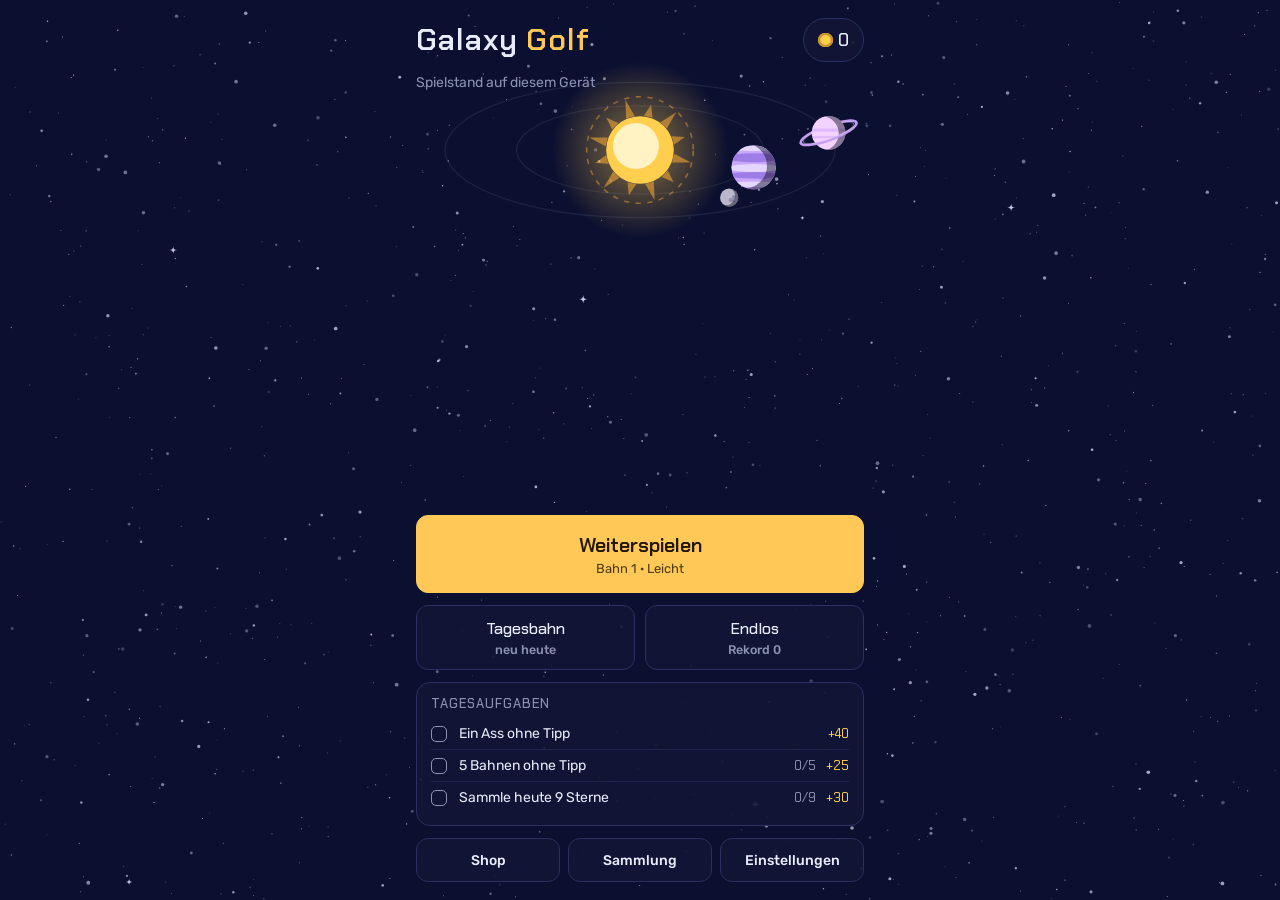
==== site/index.html @ ed7ef8fb "Startbildschirm, Shop, Events, Konten, Codes, Admin, Stufe Kosmos, Tagesbahn, Endlos - Server-Teil (" ====
<!doctype html>
<html lang="de">
<head>
<meta charset="utf-8">
<meta name="viewport" content="width=device-width, initial-scale=1, viewport-fit=cover, user-scalable=no">
<title>Galaxy Golf</title>
<meta name="description" content="Weltraum-Minigolf mit echter Schwerkraft, 420 Bahnen, Tagesbahn und Endlos-Modus.">
<meta name="theme-color" content="#080b22">
<meta name="mobile-web-app-capable" content="yes">
<meta name="apple-mobile-web-app-capable" content="yes">
<meta name="apple-mobile-web-app-status-bar-style" content="black-translucent">
<meta name="apple-mobile-web-app-title" content="Galaxy Golf">
<link rel="manifest" href="manifest.webmanifest" crossorigin="use-credentials">
<link rel="icon" href="icon-192.png">
<link rel="apple-touch-icon" href="apple-touch-icon.png">
<link rel="preconnect" href="https://fonts.googleapis.com">
<link rel="preconnect" href="https://fonts.gstatic.com" crossorigin>
<link rel="stylesheet" href="https://fonts.googleapis.com/css2?family=Chakra+Petch:wght@500;600&family=Creepster&family=Rubik:wght@400;500&display=swap">
<style>html{box-sizing:border-box;padding:env(safe-area-inset-top,0px) 0 env(safe-area-inset-bottom,0px);background:#080b22}[hidden]{display:none!important}</style>
</head>
<body>
<style>
/* Layout: Handy = Kopf oben, Feld hochkant, Knöpfe unten. Breiter Bildschirm = Seitenleiste links, Feld quer rechts.
   Ein dunkler Weltraum-Look; die Farben setzt der angelegte Look (setzeLook) als CSS-Variablen. */
:root{
  --void:#080b22; --panel:#121636; --panel2:#1a1f45; --line:#2a3060; --ink:#e9ecfb; --dim:#8b93b5;
  --acc:#ffc857; --acc-ink:#221703; --ring:#7ae7c7; --t0:#5fd39a; --t1:#f2c14e; --t2:#ff7a45; --t3:#d36bff; --t4:#58c8ff; --gold:#ffcf4d; --bad:#ff7a6b;
  --display:"Chakra Petch","Segoe UI",system-ui,sans-serif; --brand:var(--display); --body:"Rubik",system-ui,sans-serif;
  color-scheme:dark;
}
[hidden]{display:none!important}
html,body{height:100%}
body{margin:0;background:var(--void);color:var(--ink);font-family:var(--body);overflow:hidden;-webkit-user-select:none;user-select:none;-webkit-tap-highlight-color:transparent}
input,select,textarea{-webkit-user-select:text;user-select:text}
.sr{position:absolute;width:1px;height:1px;overflow:hidden;clip:rect(0 0 0 0);white-space:nowrap}
.app{height:100%;box-sizing:border-box;display:grid;grid-template-columns:minmax(0,1fr);grid-template-rows:auto minmax(0,1fr) auto;grid-template-areas:"top" "field" "bar";gap:10px;padding-block:10px;padding-left:max(16px,env(safe-area-inset-left,0px));padding-right:max(16px,env(safe-area-inset-right,0px))}
.top{grid-area:top;display:flex;flex-wrap:wrap;justify-content:space-between;align-items:center;gap:6px 12px;min-width:0}
.top .stats{margin-left:auto}
.brand{font-family:var(--brand);font-weight:600;font-size:22px;letter-spacing:.03em;margin:0;line-height:1;white-space:nowrap}
.brand span{color:var(--acc)}
:root[data-look="halloween"] .brand{font-weight:400;font-size:27px;letter-spacing:.06em}
.sub{display:flex;align-items:center;gap:8px;margin-top:7px;font-size:13px;color:var(--dim);white-space:nowrap}
.tier{font-size:10.5px;font-weight:500;text-transform:uppercase;letter-spacing:.09em;padding:2px 8px;border-radius:999px;border:1px solid currentColor}
.t0{color:var(--t0)} .t1{color:var(--t1)} .t2{color:var(--t2)} .t3{color:var(--t3)} .t4{color:var(--t4)} .tt{color:var(--acc)} .te{color:var(--ring)}
.stats{display:flex;gap:16px;font-family:var(--display);font-variant-numeric:tabular-nums}
.stat{display:flex;flex-direction:column;align-items:flex-end;line-height:1.15}
.stat small{font-family:var(--body);font-size:10.5px;color:var(--dim);text-transform:uppercase;letter-spacing:.08em}
.stat b{font-weight:500;font-size:20px}
.side{display:none}
.field{grid-area:field;position:relative;display:flex;align-items:center;justify-content:center;min-height:0;min-width:0}
#c{display:block;border-radius:16px;border:1px solid var(--line);touch-action:none;max-width:100%;cursor:crosshair}
.bar{grid-area:bar;display:flex;gap:8px;padding-bottom:env(safe-area-inset-bottom,0px)}
button{font:500 15px var(--body);color:var(--ink);background:var(--panel);border:1px solid var(--line);border-radius:12px;padding:12px 10px;flex:1;cursor:pointer;transition:background .15s,border-color .15s;min-height:44px}
button:hover{background:var(--panel2);border-color:color-mix(in srgb,var(--line),var(--ink) 18%)}
button:active{transform:scale(.98)}
button:focus-visible,input:focus-visible,select:focus-visible,.chip input:focus-visible+span{outline:2px solid var(--acc);outline-offset:2px}
button:disabled,button[aria-disabled="true"]{opacity:.45;cursor:not-allowed}
button.go{background:var(--acc);color:var(--acc-ink);border-color:var(--acc)}
button.go:hover{background:color-mix(in srgb,var(--acc),#fff 12%)}
button.on{border-color:var(--acc);color:var(--acc)}
kbd{font-family:var(--display);font-size:11px;border:1px solid var(--line);border-bottom-width:2px;border-radius:5px;padding:0 5px;color:var(--ink)}
.coin{display:inline-block;width:.82em;height:.82em;border-radius:50%;background:var(--gold);box-shadow:inset 0 0 0 .13em #c9962a;vertical-align:-.08em;margin-right:.3em;flex:none}
.msg{position:absolute;left:0;right:0;bottom:14px;text-align:center;font-family:var(--display);font-size:15px;color:var(--dim);pointer-events:none;transition:opacity .35s;text-shadow:0 1px 6px #000}
.intro{position:absolute;top:12px;left:50%;transform:translateX(-50%);width:min(340px,88%);box-sizing:border-box;background:color-mix(in srgb,var(--panel),transparent 8%);border:1px solid var(--line);border-left:3px solid var(--acc);padding:12px 14px;display:flex;flex-direction:column;gap:4px;cursor:pointer}
.intro b{font-family:var(--display);font-weight:600;font-size:15px;color:var(--acc)}
.intro span{font-size:14px;line-height:1.45;color:var(--ink)}
.overlay{position:absolute;inset:0;display:flex;align-items:center;justify-content:center;background:color-mix(in srgb,var(--void),transparent 22%);border-radius:16px;z-index:2}
.card{background:var(--panel);border:1px solid var(--line);border-radius:18px;padding:20px;width:min(380px,92%);max-height:92%;box-sizing:border-box;display:flex;flex-direction:column;gap:14px;text-align:center;overflow:hidden}
.card h2{font-family:var(--display);font-weight:600;font-size:24px;margin:0;text-wrap:balance}
:root[data-look="halloween"] .card h2.big{font-family:var(--brand);font-weight:400;font-size:32px;letter-spacing:.04em;color:var(--acc)}
.card p{margin:0;color:var(--dim);line-height:1.5}
.card .plus{font-family:var(--display);font-size:20px;color:var(--gold)}
.card .erledigt{color:var(--t0);font-size:14px}
.row{display:flex;gap:8px;align-items:stretch}
.row.wrap{flex-wrap:wrap}
.row.wrap button{flex:1 1 auto}
.stars{font-size:32px;letter-spacing:6px;color:var(--acc);line-height:1}
.stars i,.st i{font-style:normal;color:var(--line)}
.laden{width:28px;height:28px;margin:4px auto 0;border-radius:50%;border:3px solid var(--line);border-top-color:var(--acc);animation:dreh 1s linear infinite}
@keyframes dreh{to{transform:rotate(360deg)}}
.mhead{display:flex;justify-content:space-between;align-items:baseline}
.mhead span{font-family:var(--display);color:var(--acc);font-variant-numeric:tabular-nums}
.tabs{display:grid;grid-template-columns:repeat(5,minmax(0,1fr));gap:5px}
.tabs button{padding:7px 1px;font-size:12px;display:flex;flex-direction:column;gap:2px;align-items:center}
.tabs button small{font-size:11px;color:var(--dim);font-variant-numeric:tabular-nums}
.tabs button[aria-selected="true"]{border-color:currentColor;background:var(--panel2)}
.grid{display:grid;grid-template-columns:repeat(5,minmax(0,1fr));gap:7px;overflow-y:auto;min-height:0;padding:2px;overscroll-behavior:contain}
.grid button{padding:9px 0 7px;font-family:var(--display);font-size:15px;display:flex;flex-direction:column;align-items:center;gap:2px;font-variant-numeric:tabular-nums}
.grid button small{font-size:10px;color:var(--acc);letter-spacing:1px;min-height:12px}
.grid button.cur{border-color:var(--acc)}
.grid button[aria-disabled="true"]{opacity:.32}
.side .legend{list-style:none;margin:0;padding:0;display:flex;flex-direction:column;gap:11px;font-size:14px;color:var(--dim)}
.legend li{display:flex;align-items:center;gap:10px}
.dot{width:16px;height:16px;border-radius:50%;flex:none}
.dot.pl{background:#4f8fe8;box-shadow:inset -4px -3px 0 rgba(6,6,28,.4)}
.dot.su{background:#ffcf4d;box-shadow:0 0 0 3px rgba(255,173,51,.3)}
:root[data-look="halloween"] .dot.su{background:#ff8a1f;box-shadow:0 0 0 3px rgba(255,138,31,.3)}
.dot.mo{width:10px;height:10px;margin:0 3px;background:#bab7cc}
:root[data-look="halloween"] .dot.mo{background:#f4efff;border-radius:50% 50% 30% 30%}
.dot.wi{background:repeating-linear-gradient(90deg,rgba(150,210,255,.55) 0 3px,transparent 3px 6px);border:1px dashed rgba(150,210,255,.6);box-sizing:border-box}
.dot.wh{background:radial-gradient(circle,var(--void) 30%,transparent 32%),conic-gradient(from 0deg,#7ad3ff,#c59df5,#7ad3ff)}
.dot.bh{background:#000;box-shadow:0 0 0 2px var(--ring)}
.side .keys{margin:0;font-size:13px;line-height:2;color:var(--dim)}

/* ---------- Startbildschirm ---------- */
.home{position:fixed;inset:0;z-index:5;background:var(--void);overflow:hidden}
#hcv{position:absolute;inset:0;width:100%;height:100%}
.hinhalt{position:relative;box-sizing:border-box;height:100%;overflow-y:auto;max-width:480px;margin:0 auto;display:flex;flex-direction:column;gap:12px;
  padding:max(18px,env(safe-area-inset-top,0px)) max(16px,env(safe-area-inset-right,0px)) max(18px,env(safe-area-inset-bottom,0px)) max(16px,env(safe-area-inset-left,0px))}
.hkopf{display:flex;justify-content:space-between;align-items:center;gap:12px}
.hkopf .brand{font-size:30px}
:root[data-look="halloween"] .hkopf .brand{font-size:36px}
.mzbig{flex:none;font-family:var(--display);font-size:18px;font-variant-numeric:tabular-nums;padding:8px 14px;border-radius:999px;background:color-mix(in srgb,var(--panel),transparent 15%)}
.hallo{margin:0 0 auto;color:var(--dim);font-size:14px;min-height:150px}
.hinhalt>button,.hinhalt>div,.hinhalt>section,.hinhalt>nav{flex:none}
.gross{display:flex;flex-direction:column;align-items:center;gap:3px;font-family:var(--display);font-size:20px;font-weight:600;padding:16px}
.gross small{font-family:var(--body);font-weight:400;font-size:13px;opacity:.8}
.hrow{display:grid;grid-template-columns:1fr 1fr;gap:10px}
.hrow button{display:flex;flex-direction:column;gap:3px;align-items:center;font-family:var(--display);font-size:16px;background:color-mix(in srgb,var(--panel),transparent 8%)}
.hrow small{font-family:var(--body);font-size:12.5px;color:var(--dim)}
.hrow .st{color:var(--acc);letter-spacing:2px}
.hrow3{display:grid;grid-template-columns:repeat(3,1fr);gap:8px}
.hrow3 button{background:color-mix(in srgb,var(--panel),transparent 8%);font-size:14px;padding:12px 4px}
.aufg{background:color-mix(in srgb,var(--panel),transparent 8%);border:1px solid var(--line);border-radius:14px;padding:12px 14px}
.aufg h2{font-family:var(--display);font-size:13px;font-weight:500;text-transform:uppercase;letter-spacing:.08em;color:var(--dim);margin:0 0 6px}
.aufg ul{list-style:none;margin:0;padding:0;display:flex;flex-direction:column}
.aufg li{display:grid;grid-template-columns:18px 1fr auto auto;gap:10px;align-items:center;padding:7px 0;font-size:14px;border-top:1px solid color-mix(in srgb,var(--line),transparent 40%)}
.aufg li:first-child{border-top:0}
.chk{width:16px;height:16px;border-radius:5px;border:1.5px solid var(--dim);box-sizing:border-box}
.aufg li.ok .chk{background:var(--t0);border-color:var(--t0);box-shadow:inset 0 0 0 3px var(--panel)}
.aufg li.ok .at{color:var(--dim);text-decoration:line-through}
.ap{font-family:var(--display);font-size:13px;color:var(--dim);font-variant-numeric:tabular-nums}
.am{font-family:var(--display);font-size:13px;color:var(--gold);font-variant-numeric:tabular-nums}
.notiz{background:var(--panel);border:1px solid var(--line);border-left:3px solid var(--acc);padding:12px 14px;display:flex;flex-direction:column;gap:8px}
.notiz b{font-family:var(--display);color:var(--acc);font-size:15px}
.notiz span{font-size:14px;line-height:1.45}
.notiz button{align-self:flex-start;flex:none;padding:10px 16px}
.notiz .row{align-self:stretch}
.notiz .row button{flex:1}

/* ---------- Seiten ---------- */
.scr{position:fixed;inset:0;z-index:6;background:var(--void);display:grid;grid-template-rows:auto minmax(0,1fr)}
.skopf{display:flex;align-items:center;gap:12px;padding:max(10px,env(safe-area-inset-top,0px)) max(16px,env(safe-area-inset-right,0px)) 10px max(16px,env(safe-area-inset-left,0px));border-bottom:1px solid var(--line)}
.skopf h2{flex:1;margin:0;font-family:var(--display);font-weight:600;font-size:20px}
.zur{flex:none;padding:10px 14px}
.smz{font-family:var(--display);font-size:16px;font-variant-numeric:tabular-nums;white-space:nowrap}
.sinhalt{overflow-y:auto;overscroll-behavior:contain;box-sizing:border-box;width:100%;max-width:760px;margin:0 auto;display:flex;flex-direction:column;gap:12px;
  padding:16px max(16px,env(safe-area-inset-right,0px)) max(24px,env(safe-area-inset-bottom,0px)) max(16px,env(safe-area-inset-left,0px))}
.tabs4,.tabs2{display:grid;grid-template-columns:repeat(4,1fr);gap:6px}
.tabs2{grid-template-columns:1fr 1fr}
.tabs4 button[aria-selected="true"],.tabs2 button[aria-selected="true"]{border-color:var(--acc);color:var(--acc);background:var(--panel2)}
.sgrid,.evitems{display:grid;grid-template-columns:repeat(auto-fill,minmax(140px,1fr));gap:10px}
.item{display:flex;flex-direction:column;align-items:stretch;gap:5px;padding:8px 8px 10px;text-align:left}
.item canvas{width:100%;aspect-ratio:5/4;border-radius:9px;display:block}
.item b{font-weight:500;font-size:14.5px}
.item small{font-size:12.5px;color:var(--dim);display:flex;align-items:center}
.item.kauf small{color:var(--gold);font-family:var(--display);font-size:14px}
.item.an{border-color:var(--acc);box-shadow:inset 0 0 0 1px var(--acc)}
.item.an small{color:var(--acc)}
.item.zu{opacity:.55}
.dabei{font-family:var(--display);font-size:18px;padding:16px;border:1px solid var(--line);border-radius:14px;background:var(--panel);text-align:center}
.dabei b{color:var(--acc)}
.sub2{margin:8px 0 0;font-family:var(--display);font-size:13px;font-weight:500;text-transform:uppercase;letter-spacing:.08em;color:var(--dim)}
.sub2 small{margin-left:6px;color:var(--ink)}
.evkarte{border:1px solid var(--line);border-radius:14px;padding:14px;background:var(--panel);display:flex;flex-direction:column;gap:12px}
.evkopf{display:flex;flex-direction:column;gap:2px}
.evkopf b{font-family:var(--display);font-size:18px;color:var(--acc)}
.evkopf small{color:var(--dim);font-size:13px}
.evkarte .item{background:var(--panel2)}
.werte{display:grid;grid-template-columns:repeat(auto-fill,minmax(140px,1fr));gap:8px;margin:0}
.werte div{border:1px solid var(--line);border-radius:12px;padding:10px 12px;background:var(--panel)}
.werte dt{font-size:12px;color:var(--dim);text-transform:uppercase;letter-spacing:.06em}
.werte dd{margin:3px 0 0;font-family:var(--display);font-size:22px;font-variant-numeric:tabular-nums}
.werte dd small{font-size:13px;color:var(--dim)}
.leer{color:var(--dim);margin:0;line-height:1.5}
.grp{border:1px solid var(--line);border-radius:14px;padding:14px;background:var(--panel);display:flex;flex-direction:column;gap:10px}
.grp h3{margin:0;font-family:var(--display);font-size:16px;font-weight:600}
.grp p{margin:0;line-height:1.5;color:var(--dim);font-size:14px}
.grp p b{color:var(--ink)}
.hinweis{margin:0;min-height:1.2em;font-size:14px;color:var(--dim)}
.hinweis b{color:var(--acc)}
.schalter{display:flex;align-items:center;justify-content:space-between;gap:12px;min-height:44px;font-size:15px;cursor:pointer}
input[role="switch"]{appearance:none;-webkit-appearance:none;flex:none;width:48px;height:28px;margin:0;border-radius:999px;background:var(--line);position:relative;cursor:pointer;transition:background .15s}
input[role="switch"]::after{content:"";position:absolute;top:3px;left:3px;width:22px;height:22px;border-radius:50%;background:var(--ink);transition:transform .15s}
input[role="switch"]:checked{background:var(--acc)}
input[role="switch"]:checked::after{transform:translateX(20px);background:var(--acc-ink)}
input:not([type=checkbox]),select{font:400 16px var(--body);color:var(--ink);background:var(--panel2);border:1px solid var(--line);border-radius:10px;padding:11px 12px;min-height:44px;box-sizing:border-box;min-width:0;width:100%}
input:disabled{opacity:.5}
.row input{flex:1}
.row input+button{flex:none;padding-inline:16px}
.card .row button,.dkarte .row button,.notiz .row button{flex:1}
.form{display:flex;flex-direction:column;gap:8px}
.form p{margin:0 0 4px;color:var(--dim);line-height:1.5;font-size:14px}
.form label:not(.schalter){font-size:13px;color:var(--dim);margin-top:4px}
.form button[type=submit]{margin-top:8px}
.klein{margin:4px 0 0;font-size:13px;color:var(--dim)}
.chips{display:flex;flex-wrap:wrap;gap:6px}
.chip{position:relative}
.chip input{position:absolute;opacity:0;width:1px;height:1px}
.chip span{display:inline-flex;align-items:center;min-height:38px;padding:0 12px;border:1px solid var(--line);border-radius:999px;font-size:13.5px;cursor:pointer;background:var(--panel2)}
.chip input:checked+span{border-color:var(--acc);color:var(--acc);background:color-mix(in srgb,var(--acc),transparent 88%)}
.adminhin{margin:0;padding:10px 12px;border:1px solid var(--line);border-left:3px solid var(--ring);background:var(--panel);font-size:14px;line-height:1.45}
.spliste{display:flex;flex-direction:column;gap:8px}
.sp{border:1px solid var(--line);border-radius:12px;background:var(--panel);overflow:hidden}
.sp.offen{border-color:var(--acc)}
.spkopf{width:100%;border:0;border-radius:0;background:none;display:flex;flex-direction:column;align-items:flex-start;gap:3px;text-align:left;padding:12px 14px}
.spkopf b{font-family:var(--display);font-size:16px}
.spkopf small{font-size:13px;color:var(--dim);display:flex;align-items:center;flex-wrap:wrap;gap:0 2px}
.spform{display:flex;flex-direction:column;gap:10px;padding:0 14px 14px}
.codes{display:flex;flex-direction:column;gap:8px}
.cz{display:flex;align-items:center;gap:8px;border:1px solid var(--line);border-radius:12px;background:var(--panel);padding:10px 12px}
.cz div{flex:1;min-width:0;display:flex;flex-direction:column;gap:3px}
.cz small{font-size:13px;color:var(--dim);overflow-wrap:anywhere}
.cz button{flex:none;padding:8px 12px;font-size:14px}
.mono{font-family:ui-monospace,"JetBrains Mono",Menlo,Consolas,monospace;letter-spacing:.04em}
.weg{color:var(--bad)}
.dialog{position:fixed;inset:0;z-index:9;display:flex;align-items:center;justify-content:center;background:rgba(0,0,0,.55);padding:16px}
.dkarte{background:var(--panel);border:1px solid var(--line);border-radius:18px;padding:20px;width:min(380px,100%);box-sizing:border-box;display:flex;flex-direction:column;gap:12px}
.dkarte h3{margin:0;font-family:var(--display);font-size:20px}
.dkarte p{margin:0;color:var(--dim);line-height:1.5}
.dkarte .row button{flex:1}
.toast{position:fixed;left:50%;bottom:calc(20px + env(safe-area-inset-bottom,0px));transform:translate(-50%,8px);z-index:10;max-width:min(420px,calc(100% - 32px));box-sizing:border-box;
  background:var(--panel2);border:1px solid var(--line);border-radius:12px;padding:11px 16px;font-size:14.5px;line-height:1.4;text-align:center;opacity:0;pointer-events:none;transition:opacity .2s,transform .2s}
.toast.an{opacity:1;transform:translate(-50%,0)}

@media (min-aspect-ratio:5/4) and (min-width:640px){
  .app{grid-template-columns:clamp(210px,22vw,290px) minmax(0,1fr);grid-template-rows:auto minmax(0,1fr) auto;grid-template-areas:"top field" "side field" "bar field";column-gap:22px;row-gap:22px;padding-block:18px}
  .top{flex-direction:column;flex-wrap:nowrap;align-items:stretch;gap:22px}
  .top .stats{margin-left:0}
  .brand{font-size:28px}
  :root[data-look="halloween"] .brand{font-size:34px}
  .stats{justify-content:space-between;padding:14px 0;border-block:1px solid var(--line)}
  .stat{align-items:flex-start}
  .stat b{font-size:24px}
  .side{display:flex;grid-area:side;flex-direction:column;gap:22px;min-height:0;overflow:hidden}
  .bar{display:grid;grid-template-columns:1fr 1fr}
  .msg{font-size:16px}
  .hallo{min-height:220px}
}
@media (max-height:600px){.side .legend{display:none}}
@media (hover:none){.side .keys{display:none}}
@media (max-width:400px){.stats{gap:11px}.stat small{letter-spacing:.04em}.sub{gap:6px}.tier{padding:2px 6px}}
@media (max-width:370px){.bar button{font-size:14px;padding-inline:4px}}
@media (max-width:350px){.brand{font-size:19px}.stat b{font-size:17px}}
@media (prefers-reduced-motion:reduce){.msg,button,.toast,input[role="switch"],input[role="switch"]::after{transition:none}.laden{animation:none}}
</style>
<div class="app">
  <header class="top">
    <div>
      <h1 class="brand">Galaxy <span>Golf</span></h1>
      <div class="sub"><span class="tier t0" id="tier">Leicht</span><span id="lvn">Bahn 1</span></div>
    </div>
    <div class="stats">
      <div class="stat"><small>Par</small><b id="par">2</b></div>
      <div class="stat"><small>Schläge</small><b id="sh">0</b></div>
      <div class="stat"><small>Münzen</small><b id="mz">0</b></div>
    </div>
  </header>
  <aside class="side">
    <ul class="legend">
      <li><i class="dot pl"></i>Alles zieht an, große und dichte Planeten am stärksten</li>
      <li><i class="dot su"></i><span id="lgsun">Sonnen ziehen sehr stark, zu nah verglüht die Kugel</span></li>
      <li><i class="dot mo"></i><span id="lgmoon">Monde kreisen um ihren Planeten</span></li>
      <li><i class="dot wi"></i>Sonnenwind schiebt die Kugel in Pfeilrichtung</li>
      <li><i class="dot wh"></i>Wurmlöcher verbinden zwei Orte</li>
      <li><i class="dot bh"></i>Ziel ist das Schwarze Loch</li>
    </ul>
    <p class="keys">Maus ziehen und loslassen<br><kbd>T</kbd> Tipp &nbsp; <kbd>R</kbd> Kugel zurück &nbsp; <kbd>M</kbd> Bahnen<br><kbd>Enter</kbd> weiter &nbsp; <kbd>Esc</kbd> Start</p>
  </aside>
  <main class="field" id="field">
    <canvas id="c" aria-label="Spielfeld: zurückziehen und loslassen, um die Kugel abzuschießen"></canvas>
    <div class="msg" id="msg" role="status"></div>
    <div class="intro" id="intro" hidden><b id="inh"></b><span id="inp"></span></div>
    <div class="overlay" id="ov" hidden><div class="card" id="card"></div></div>
  </main>
  <nav class="bar">
    <button id="start" type="button">Start</button>
    <button id="menu" type="button">Bahnen</button>
    <button id="tip" type="button">Tipp</button>
    <button id="reset" type="button">Neu</button>
  </nav>
</div>
<section class="home" id="home" hidden>
  <canvas id="hcv" aria-hidden="true"></canvas>
  <div class="hinhalt" id="hinhalt"></div>
</section>
<section class="scr" id="scr" hidden>
  <header class="skopf"><button type="button" class="zur" id="zur">Zurück</button><h2 id="stitel"></h2><span class="smz" id="smz"></span></header>
  <div class="sinhalt" id="sinhalt"></div>
</section>
<div class="dialog" id="dialog" hidden></div>
<div class="toast" id="toast" role="status" hidden></div>
<script>
const LV=[{"b":[180,500],"h":[180,80],"par":3,"t":0,"s":[-2.4863,-0.2613],"p":[[180,290,40,1]]},{"b":[323,154],"h":[32,116],"par":2,"t":0,"s":[-3.4788,-2.5275],"p":[[170,131,37,2],[214,357,28,1]]},{"b":[46,243],"h":[315,178],"par":2,"t":0,"s":[2.4666,1.0982],"p":[[185,211,42,2],[203,370,33,1],[107,401,22,1],[142,60,32,1]]},{"b":[307,467],"h":[47,186],"par":2,"t":0,"s":[-2.1874,-0.7107],"p":[[159,311,26,4],[188,484,24,3],[33,384,24,1]]},{"b":[50,174],"h":[313,321],"par":2,"t":0,"s":[5.4699,0.5749],"p":[[193,269,45,3],[305,160,20,1],[89,66,21,1],[122,348,20,1]]},{"b":[318,491],"h":[45,78],"par":2,"t":0,"s":[-3.1124,-6.3814],"p":[[153,281,27,2],[99,183,27,1]]},{"b":[316,340],"h":[30,231],"par":2,"t":0,"s":[-3.3332,6.2689],"p":[[158,287,40,2],[266,303,21,1],[176,491,20,1],[113,396,26,1]],"w":[[259,420,112,107]]},{"b":[37,174],"h":[319,402],"par":2,"t":0,"s":[4.8732,0.5122],"p":[[203,329,31,4],[99,373,29,3],[254,66,27,3]]},{"b":[206,264],"h":[161,490],"par":2,"t":0,"s":[2.55,4.4167],"p":[[186,364,41,3],[44,120,32,1]]},{"b":[314,356],"h":[52,97],"par":2,"t":0,"s":[-4.9363,-2.85],"p":[[180,224,30,2],[128,126,25,1],[37,436,16,1]]},{"b":[310,383],"h":[48,323],"par":2,"t":0,"s":[-3.237,-3.126],"p":[[201,362,37,2],[309,70,14,1]]},{"b":[294,483],"h":[36,68],"par":2,"t":0,"s":[-2.5848,-6.3976],"p":[[116,230,36,3],[104,470,14,1]]},{"b":[217,494],"h":[215,70],"par":2,"t":0,"s":[-0.7794,-0.45],"p":[[211,298,30,1],[59,283,30,1],[302,499,13,1]]},{"b":[316,158],"h":[38,434],"par":2,"t":0,"s":[-4.5838,2.2357],"p":[[152,326,48,2],[170,61,15,1],[70,166,26,1],[181,150,12,1],[314,495,38,2]]},{"b":[170,247],"h":[259,501],"par":2,"t":0,"s":[3.9733,2.1126],"p":[[216,409,41,2],[176,316,28,3]]},{"b":[281,60],"h":[201,476],"par":2,"t":0,"s":[0.4813,6.8832],"p":[[242,267,31,1]]},{"b":[327,54],"h":[45,496],"par":2,"t":0,"s":[0,7.1],"p":[[321,376,24,4],[194,240,40,3],[221,154,13,1],[124,375,18,1],[0,0,10,1,0,84,-1,3.39]],"w":[[321,210,56,355]]},{"b":[59,51],"h":[329,504],"par":2,"t":0,"s":[0.3758,2.6737],"p":[[239,324,30,1]]},{"b":[43,46],"h":[294,513],"par":2,"t":0,"s":[1.416,1.8124],"p":[[186,321,49,2],[102,490,31,3],[129,83,25,2]]},{"b":[263,68],"h":[178,501],"par":2,"t":0,"s":[0.2478,7.0957],"p":[[202,263,31,3],[43,289,16,1],[194,372,27,1]]},{"b":[289,61],"h":[282,508],"par":2,"t":0,"s":[1.8232,5.6112],"p":[[274,261,32,1],[131,289,30,2],[116,464,13,1]]},{"b":[63,49],"h":[323,506],"par":2,"t":0,"s":[-0.3709,0.5936],"p":[[166,257,31,3],[63,329,27,2]]},{"b":[49,314],"h":[321,177],"par":2,"t":0,"s":[2.8718,0.4036],"p":[[227,218,33,2],[152,279,16,1],[295,83,16,1]]},{"b":[309,67],"h":[58,488],"par":2,"t":0,"s":[-2.0086,6.1819],"p":[[166,253,32,1]]},{"b":[300,397],"h":[50,155],"par":2,"t":0,"s":[-2.2944,0.1604],"p":[[191,318,35,1],[110,257,16,1],[252,479,19,1],[71,417,35,1]]},{"b":[302,483],"h":[42,39],"par":2,"t":0,"s":[-4.5638,-5.4389],"p":[[183,246,35,2],[130,63,29,1]]},{"b":[313,519],"h":[67,48],"par":2,"t":0,"s":[-0.1455,-0.6847],"p":[[155,248,42,2],[306,322,21,1]]},{"b":[57,140],"h":[313,122],"par":2,"t":0,"s":[2.23,-2.1534],"p":[[227,105,33,1],[294,469,15,1],[301,385,32,1]],"w":[[271,274,105,145]]},{"b":[319,508],"h":[38,76],"par":2,"t":0,"s":[-5.4373,-4.2481],"p":[[185,323,37,3],[289,280,25,1],[238,68,13,1],[172,65,20,1]]},{"b":[317,41],"h":[70,492],"par":2,"t":0,"s":[-4.3712,5.5949],"p":[[178,295,29,1]]},{"b":[46,495],"h":[294,68],"par":2,"t":0,"s":[2.194,-6.7525],"p":[[203,234,42,3],[78,242,14,1]]},{"b":[316,76],"h":[45,517],"par":2,"t":0,"s":[0.1152,3.298],"p":[[163,318,39,3],[268,498,27,1]],"w":[[262,407,93,354]]},{"b":[325,57],"h":[60,489],"par":2,"t":0,"s":[-1.6693,6.695],"p":[[218,260,33,1],[33,249,24,1],[296,426,13,1],[190,430,26,1]],"w":[[140,117,295,193]]},{"b":[318,72],"h":[37,518],"par":2,"t":0,"s":[-3.101,1.1287],"p":[[193,314,25,1],[136,371,23,1]],"w":[[107,167,115,463]]},{"b":[53,50],"h":[327,494],"par":2,"t":0,"s":[1.076,0.2287],"p":[[214,308,23,1],[166,199,16,1]],"w":[[226,369,223,156]]},{"b":[328,230],"h":[36,113],"par":2,"t":0,"s":[-2.2839,1.0168],"p":[[195,409,27,4],[209,184,44,2],[56,371,21,1],[205,82,16,1]]},{"b":[314,422],"h":[55,307],"par":2,"t":0,"s":[-5.6445,0.7933],"p":[[182,356,49,2],[278,176,32,3],[154,210,17,1],[41,160,14,1],[217,250,21,1]],"w":[[79,492,107,113]]},{"b":[36,472],"h":[328,139],"par":2,"t":0,"s":[4.2286,-1.5391],"p":[[176,95,33,4],[160,277,40,2],[60,199,30,3]]},{"b":[303,494],"h":[42,66],"par":2,"t":0,"s":[-2.6934,0.1883],"p":[[145,267,35,1],[315,85,31,1]],"w":[[287,180,85,458]]},{"b":[217,518],"h":[87,79],"par":2,"t":0,"s":[0.1989,-5.6965],"p":[[165,234,29,4],[300,267,31,1],[272,162,28,1],[67,194,21,1]]},{"b":[37,518],"h":[303,70],"par":2,"t":0,"s":[-0.2163,-0.6657],"p":[[146,316,33,3],[49,277,23,1]],"w":[[30,169,118,406]]},{"b":[315,151],"h":[60,184],"par":2,"t":0,"s":[-3.3074,2.0667],"p":[[144,164,40,3],[227,404,26,2],[0,0,9,1,1,71,1,3.2]],"w":[[311,249,142,300]]},{"b":[301,262],"h":[45,290],"par":2,"t":0,"s":[-1.2929,-0.1359],"p":[[165,188,26,4],[223,283,21,1],[155,327,12,1],[288,456,22,1],[0,0,8,1,3,56,1,5.66]]},{"b":[311,209],"h":[43,205],"par":2,"t":0,"s":[-4.2878,-3.1153],"p":[[210,213,41,2],[228,361,14,1],[124,347,30,2]],"w":[[117,278,287,364]]},{"b":[183,271],"h":[81,71],"par":2,"t":0,"s":[-6.583,-2.6597],"p":[[170,158,34,4],[273,291,26,1],[218,363,18,1],[105,492,33,3]],"w":[[84,383,323,342]]},{"b":[36,373],"h":[328,181],"par":2,"t":0,"s":[3.2679,-0.4593],"p":[[150,277,24,3],[70,104,26,1],[0,0,10,1,0,78,1,1.82]]},{"b":[161,293],"h":[123,483],"par":2,"t":0,"s":[-4.1499,2.2065],"p":[[147,385,45,2],[267,235,35,2],[240,442,19,1],[0,0,8,1,1,84,-1,2.39]]},{"b":[310,115],"h":[36,156],"par":2,"t":0,"s":[-6.0559,-1.7365],"p":[[159,151,45,3],[121,402,22,1],[294,444,33,1],[0,0,10,1,0,93,-1,0.93],[0,0,11,1,1,65,-1,4.12]]},{"b":[305,150],"h":[39,327],"par":2,"t":0,"s":[-2.8718,0.4036],"p":[[147,285,36,2],[196,61,16,1],[232,415,23,1],[76,424,33,1]],"w":[[160,368,195,190]]},{"b":[178,267],"h":[70,514],"par":2,"t":0,"s":[-6.4839,2.3599],"p":[[146,395,35,4],[268,497,40,2],[267,169,17,1],[153,189,21,1],[0,0,11,1,1,74,-1,2.02]]},{"b":[45,298],"h":[314,466],"par":2,"t":0,"s":[5.5,0],"p":[[157,403,29,4],[201,166,30,1],[240,460,13,1],[324,175,15,1]],"w":[[329,320,111,198]]},{"b":[317,147],"h":[32,224],"par":2,"t":0,"s":[-1.7092,1.539],"p":[[146,140,41,2],[233,297,29,2],[0,0,9,1,0,75,-1,3.22],[0,0,7,1,1,63,-1,5.29]]},{"b":[303,147],"h":[36,278],"par":2,"t":0,"s":[-5.6861,-0.3976],"p":[[210,204,42,2],[221,418,29,3],[52,89,18,1],[0,0,12,1,1,73,-1,1.86]]},{"b":[56,372],"h":[305,395],"par":2,"t":0,"s":[3.7239,-2.15],"p":[[169,429,48,2],[176,251,15,1],[0,0,8,1,0,91,-1,4.26]]},{"b":[303,98],"h":[49,230],"par":2,"t":0,"s":[-3.3644,-0.9647],"p":[[194,192,39,3],[265,286,20,1],[245,383,30,2],[0,0,12,1,0,72,1,2.47]]},{"b":[41,253],"h":[306,212],"par":2,"t":0,"s":[4.0189,3.1399],"p":[[133,237,42,3],[125,482,35,2],[136,85,26,3],[255,80,16,1],[0,0,9,1,1,83,1,2.62]]},{"b":[251,60],"h":[127,477],"par":2,"t":0,"s":[-1.1147,1.0037],"p":[[200,255,28,1],[102,121,20,1],[0,0,11,1,0,65,-1,4.22]]},{"b":[319,288],"h":[52,314],"par":2,"t":0,"s":[-1.8641,2.2215],"p":[[226,325,22,1],[327,70,15,1],[0,0,9,1,0,60,1,3.2]]},{"b":[310,57],"h":[34,485],"par":2,"t":0,"s":[-0.9919,3.9782],"p":[[144,259,30,1],[34,95,22,1],[0,0,8,1,0,76,1,5.23]]},{"b":[307,332],"h":[49,156],"par":2,"t":0,"s":[-2.2851,-5.6558],"p":[[114,444,25,4],[203,287,42,3],[328,174,15,1],[106,334,22,1]],"w":[[241,467,193,100]]},{"b":[317,146],"h":[45,406],"par":2,"t":0,"s":[-3.35,5.8024],"p":[[180,271,38,3],[115,472,22,1],[0,0,10,1,0,82,1,3.37]]},{"b":[316,517],"h":[51,60],"par":2,"t":0,"s":[-0.6894,0.1216],"p":[[173,297,29,1],[43,444,21,1],[0,0,9,1,0,81,-1,5.45]]},{"b":[56,521],"h":[290,40],"par":2,"t":0,"s":[0.9603,-6.8328],"p":[[142,286,37,2],[241,134,27,1],[0,0,11,1,0,70,1,3.69]]},{"b":[295,57],"h":[40,512],"par":2,"t":0,"s":[-1.957,6.825],"p":[[163,323,33,1],[51,124,17,1],[0,0,9,1,0,88,1,5.83]]},{"b":[319,292],"h":[39,373],"par":2,"t":0,"s":[-4.617,5.1277],"p":[[181,314,31,4],[175,466,28,2],[132,215,21,1],[260,487,20,1],[40,262,25,2]],"w":[[271,94,262,424]]},{"b":[60,379],"h":[303,245],"par":2,"t":0,"s":[7.1,0],"p":[[150,270,34,4],[205,449,27,1],[234,209,18,1],[321,70,28,1]],"w":[[65,199,225,82]]},{"b":[324,71],"h":[33,486],"par":2,"t":0,"s":[-1.2992,-0.0454],"p":[[131,317,45,2],[251,226,37,3],[0,0,8,1,0,80,-1,1.98]],"w":[[269,355,112,94]]},{"b":[44,487],"h":[319,66],"par":2,"t":0,"s":[1.4266,-0.4635],"p":[[186,243,38,3],[60,113,20,1],[311,352,12,1],[0,0,12,1,0,93,1,5.34]],"w":[[133,100,180,394]]},{"b":[46,482],"h":[317,70],"par":2,"t":0,"s":[-0.121,0.4851],"p":[[151,294,22,1],[0,0,10,1,0,72,-1,5.56]],"w":[[112,422,323,325]]},{"b":[320,517],"h":[59,62],"par":2,"t":0,"s":[-2.1012,-0.9355],"p":[[205,278,28,3],[232,72,36,2],[142,228,21,1],[0,0,10,1,1,83,1,5.41]],"w":[[191,454,136,168]]},{"b":[317,493],"h":[37,61],"par":2,"t":1,"s":[-2.2915,-6.2959],"p":[[192,298,28,1]]},{"b":[313,375],"h":[46,248],"par":3,"t":1,"s":[-5.8104,1.0245],"p":[[221,305,48,3],[88,456,18,1],[256,438,14,1],[130,158,13,1]]},{"b":[37,509],"h":[318,62],"par":3,"t":1,"s":[1.1684,-0.5699],"p":[[195,240,29,1],[292,432,18,1]]},{"b":[65,53],"h":[290,516],"par":3,"t":1,"s":[4.1249,5.2797],"p":[[165,274,29,1]]},{"b":[306,516],"h":[282,48],"par":3,"t":1,"s":[-0.2394,-0.6578],"p":[[282,254,33,1],[111,200,31,1],[168,313,24,1],[72,375,13,1]]},{"b":[294,502],"h":[40,55],"par":3,"t":1,"s":[-0.5035,-0.4863],"p":[[196,325,29,2],[92,383,26,1]]},{"b":[33,341],"h":[320,137],"par":3,"t":1,"s":[-0.9992,-1.3753],"p":[[132,239,34,2],[125,318,17,1],[203,129,23,1]]},{"b":[61,506],"h":[122,44],"par":3,"t":1,"s":[2.4283,-6.6718],"p":[[75,278,37,3],[281,194,22,1]]},{"b":[308,501],"h":[310,42],"par":3,"t":1,"s":[2.1322,-6.5623],"p":[[262,320,40,3],[88,272,31,1],[229,209,26,1]]},{"b":[64,523],"h":[297,55],"par":3,"t":1,"s":[4.3712,-5.5949],"p":[[141,317,27,1],[184,233,24,1]]},{"b":[320,118],"h":[45,419],"par":3,"t":1,"s":[-6.4839,2.3599],"p":[[199,243,50,2],[34,209,21,1],[225,479,37,2],[139,399,34,1]]},{"b":[38,84],"h":[319,394],"par":3,"t":1,"s":[4.7924,1.7443],"p":[[201,260,47,3],[240,400,18,1],[44,386,31,2]]},{"b":[56,61],"h":[273,498],"par":3,"t":1,"s":[4.5638,5.4389],"p":[[172,270,32,1],[201,130,15,1]]},{"b":[305,66],"h":[53,502],"par":3,"t":1,"s":[-4.8196,4.6542],"p":[[169,310,30,2],[122,194,13,1],[247,228,29,1]]},{"b":[52,509],"h":[330,55],"par":3,"t":1,"s":[1.8468,-6.4405],"p":[[178,327,33,1],[207,440,19,1],[151,61,29,1]]},{"b":[59,482],"h":[328,78],"par":3,"t":1,"s":[2.4666,-1.0982],"p":[[204,244,39,2],[200,85,31,2]]},{"b":[173,68],"h":[309,484],"par":3,"t":1,"s":[3.7624,6.0211],"p":[[224,268,33,1],[326,231,15,1],[99,422,24,3]]},{"b":[45,57],"h":[324,495],"par":3,"t":1,"s":[2.4283,6.6718],"p":[[204,264,32,1],[139,217,13,1]]},{"b":[40,65],"h":[191,481],"par":3,"t":1,"s":[0.4953,7.0827],"p":[[118,253,38,3],[205,337,23,1]]},{"b":[290,60],"h":[68,498],"par":3,"t":1,"s":[0.9203,5.2195],"p":[[203,254,37,3],[242,152,24,1],[70,280,33,1]]},{"b":[301,79],"h":[52,507],"par":3,"t":1,"s":[-4.7508,5.2763],"p":[[173,288,27,1],[259,282,19,1]]},{"b":[264,51],"h":[221,496],"par":3,"t":1,"s":[0.9881,7.0309],"p":[[224,269,38,3],[129,398,28,2],[183,155,14,1]]},{"b":[33,515],"h":[325,75],"par":3,"t":1,"s":[2.8878,-6.4862],"p":[[210,259,32,1],[157,200,13,1]]},{"b":[67,57],"h":[320,496],"par":3,"t":1,"s":[5.1073,4.9321],"p":[[152,243,38,3],[155,473,22,1]]},{"b":[43,483],"h":[324,38],"par":3,"t":1,"s":[2.3599,-6.4839],"p":[[208,219,43,2],[140,91,22,1]]},{"b":[322,60],"h":[69,498],"par":3,"t":1,"s":[-2.4283,6.6718],"p":[[177,270,36,3],[140,494,14,1]]},{"b":[308,309],"h":[38,104],"par":3,"t":1,"s":[-1.5,0],"p":[[153,184,45,2],[157,354,33,1],[151,73,27,1],[46,251,35,1]]},{"b":[316,492],"h":[54,79],"par":3,"t":1,"s":[-1.4609,-5.0947],"p":[[139,264,42,3],[94,365,15,1]]},{"b":[67,69],"h":[304,515],"par":3,"t":1,"s":[4.2481,5.4373],"p":[[198,325,37,2],[265,262,15,1],[101,472,19,1]]},{"b":[58,65],"h":[317,518],"par":3,"t":1,"s":[1.6693,6.695],"p":[[224,276,43,3],[300,383,25,1],[248,83,17,1],[324,127,19,1]]},{"b":[313,154],"h":[44,422],"par":3,"t":1,"s":[-1.957,6.825],"p":[[171,279,37,3],[50,295,26,3],[251,221,27,1]]},{"b":[94,62],"h":[146,503],"par":3,"t":1,"s":[0.5814,1.5975],"p":[[107,295,28,1],[44,160,19,1],[170,170,28,2]]},{"b":[61,38],"h":[308,522],"par":3,"t":1,"s":[2.4283,6.6718],"p":[[204,316,20,1],[303,324,29,1]]},{"b":[85,509],"h":[232,50],"par":3,"t":1,"s":[0.4953,-7.0827],"p":[[143,325,30,1],[94,260,14,1]]},{"b":[83,515],"h":[112,45],"par":3,"t":1,"s":[-0.2034,0.4568],"p":[[122,258,44,2],[216,350,38,2],[170,111,38,2]]},{"b":[301,497],"h":[51,67],"par":3,"t":1,"s":[-4.2132,-3.5353],"p":[[127,254,31,2],[216,172,28,1],[254,287,28,1]]},{"b":[56,68],"h":[318,506],"par":3,"t":1,"s":[2.194,6.7525],"p":[[171,263,32,3]]},{"b":[316,489],"h":[55,45],"par":3,"t":1,"s":[-5.1325,-4.3067],"p":[[202,275,41,2],[301,162,17,1],[261,380,19,1]]},{"b":[249,59],"h":[116,510],"par":3,"t":1,"s":[-3.3332,6.2689],"p":[[177,308,33,1],[44,485,27,1],[202,438,22,1],[315,106,16,1],[81,348,33,2]]},{"b":[317,58],"h":[56,514],"par":3,"t":1,"s":[-4.7508,5.2763],"p":[[203,293,35,1],[37,126,13,1],[107,161,12,1]]},{"b":[67,502],"h":[325,70],"par":3,"t":1,"s":[4.8069,-3.7555],"p":[[220,294,38,2],[125,334,29,2]]},{"b":[292,56],"h":[69,515],"par":3,"t":1,"s":[-4.617,5.1277],"p":[[150,324,20,1],[161,408,25,1],[220,196,24,3],[259,416,33,3]]},{"b":[296,39],"h":[44,508],"par":3,"t":1,"s":[-4.7508,5.2763],"p":[[168,300,36,2],[216,211,25,3]]},{"b":[34,491],"h":[303,40],"par":3,"t":1,"s":[4.6757,-4.5153],"p":[[138,313,41,3],[288,261,27,2],[133,499,23,1]]},{"b":[59,79],"h":[316,497],"par":3,"t":1,"s":[4.0817,4.5332],"p":[[161,322,39,2],[181,435,33,1],[153,127,15,1]]},{"b":[321,399],"h":[39,329],"par":3,"t":1,"s":[-2.3234,-4.7636],"p":[[223,367,48,2],[78,383,18,1]]},{"b":[306,239],"h":[57,325],"par":3,"t":1,"s":[-1.2404,4.3257],"p":[[129,197,33,4],[149,318,37,3],[275,366,16,1],[269,139,27,3]]},{"b":[313,513],"h":[50,47],"par":3,"t":1,"s":[-1.1147,-1.0037],"p":[[252,201,28,4],[199,311,26,3],[145,384,35,3]]},{"b":[325,58],"h":[44,493],"par":3,"t":1,"s":[-5.1073,4.9321],"p":[[236,452,36,4],[217,268,33,2],[185,356,21,1],[84,133,30,3]]},{"b":[175,62],"h":[182,501],"par":3,"t":1,"s":[2.4428,1.9086],"p":[[268,372,35,4],[176,232,36,2],[308,100,31,3]]},{"b":[44,278],"h":[321,114],"par":3,"t":1,"s":[0.2129,-6.0963],"p":[[161,191,33,4],[179,490,34,3],[266,295,16,1],[115,319,18,1]]},{"b":[185,261],"h":[277,517],"par":3,"t":1,"s":[6.8891,1.7176],"p":[[217,368,34,4],[288,135,23,1],[129,216,26,1]]},{"b":[279,55],"h":[160,502],"par":3,"t":1,"s":[-2.6065,-1.2713],"p":[[174,362,28,4],[241,264,41,2],[287,412,32,1],[68,365,18,1]]},{"b":[156,266],"h":[170,514],"par":3,"t":1,"s":[-1.1435,5.3798],"p":[[246,74,34,4],[171,431,35,3],[83,271,31,2],[321,177,19,1]]},{"b":[41,176],"h":[328,410],"par":3,"t":1,"s":[5.8856,-0.4116],"p":[[92,309,31,4],[207,409,44,3],[294,475,26,3]]},{"b":[140,492],"h":[102,88],"par":3,"t":1,"s":[2.2944,-0.1604],"p":[[121,299,43,2],[299,279,14,1],[227,226,24,2],[323,447,13,1]],"w":[[41,232,262,367]]},{"b":[132,51],"h":[246,508],"par":3,"t":1,"s":[4.7544,1.1854],"p":[[216,309,49,3],[306,137,32,1],[323,369,23,1],[183,490,18,1],[182,107,28,2]],"w":[[243,108,142,424]]},{"b":[295,65],"h":[35,524],"par":3,"t":1,"s":[0.4597,1.8436],"p":[[127,270,34,1],[45,419,33,3]],"w":[[227,406,310,163]]},{"b":[32,40],"h":[292,518],"par":3,"t":1,"s":[2.6493,1.1795],"p":[[165,257,25,1],[73,299,21,1],[258,352,29,1]],"w":[[65,154,84,469]]},{"b":[328,449],"h":[51,220],"par":3,"t":1,"s":[-1.7046,2.3461],"p":[[202,341,43,3],[123,410,20,1],[255,229,20,1],[295,86,19,1]],"w":[[148,495,300,315]]},{"b":[45,49],"h":[302,506],"par":3,"t":1,"s":[3.8206,3.9564],"p":[[181,258,30,2],[252,432,24,2]],"w":[[116,443,327,357]]},{"b":[168,286],"h":[56,507],"par":3,"t":1,"s":[0.8161,4.6286],"p":[[133,416,35,1],[317,90,29,1],[229,240,31,3]],"w":[[65,423,104,229]]},{"b":[65,507],"h":[322,75],"par":3,"t":1,"s":[-0.6498,-1.7854],"p":[[199,303,32,3],[204,434,14,1]],"w":[[153,120,294,353]]},{"b":[39,492],"h":[299,57],"par":3,"t":1,"s":[5.1073,-4.9321],"p":[[170,274,38,3],[179,126,15,1],[129,179,27,1]],"w":[[41,353,268,466]]},{"b":[239,496],"h":[314,67],"par":2,"t":1,"s":[-0.2478,-7.0957],"p":[[285,288,39,2],[77,300,25,2],[151,150,18,1],[61,149,19,1],[0,0,7,1,0,76,1,4.14],[0,0,9,1,1,62,-1,2.38]]},{"b":[320,519],"h":[63,73],"par":3,"t":1,"s":[-1.0198,-3.1385],"p":[[165,263,28,2],[303,180,16,1],[0,0,9,1,0,78,1,5.93]]},{"b":[134,35],"h":[180,475],"par":3,"t":1,"s":[1.8127,4.9804],"p":[[133,287,30,3],[178,396,26,1],[0,0,10,1,0,63,-1,0.32]]},{"b":[319,77],"h":[66,512],"par":3,"t":1,"s":[-1.6545,1.5977],"p":[[180,309,33,1],[169,121,23,1],[155,417,22,1],[0,0,10,1,1,57,1,4.42]]},{"b":[185,267],"h":[74,493],"par":3,"t":1,"s":[0.6861,3.2279],"p":[[154,358,27,3],[0,0,7,1,0,66,1,1.74]]},{"b":[298,63],"h":[169,472],"par":3,"t":1,"s":[0.2481,-0.8651],"p":[[250,224,28,3],[162,143,24,2],[0,0,9,1,0,64,1,1.22]]},{"b":[298,44],"h":[160,471],"par":3,"t":1,"s":[-0.4953,7.0827],"p":[[213,230,35,1],[273,423,22,1],[0,0,8,1,0,88,-1,5.15],[0,0,8,1,1,60,1,4.57]]},{"b":[69,515],"h":[293,68],"par":3,"t":1,"s":[1.4346,-6.7492],"p":[[174,290,31,1],[312,270,29,2],[0,0,7,1,0,82,1,2.96]]},{"b":[163,252],"h":[241,508],"par":3,"t":1,"s":[-2.2065,4.1499],"p":[[299,397,26,4],[217,334,29,1],[278,186,24,1],[190,421,20,1]],"w":[[45,128,220,222]]},{"b":[111,48],"h":[52,515],"par":3,"t":1,"s":[-2.4283,6.6718],"p":[[78,282,41,2],[33,145,17,1],[275,463,32,1],[0,0,9,1,0,76,1,1.12],[0,0,9,1,2,82,1,4.15]]},{"b":[122,57],"h":[93,479],"par":3,"t":1,"s":[-2.8983,2.6096],"p":[[102,314,32,1],[128,119,21,1],[0,0,8,1,0,75,-1,5.1]]},{"b":[148,36],"h":[290,517],"par":3,"t":1,"s":[-0.7947,0.4225],"p":[[190,300,54,2],[58,449,21,1],[57,87,18,1],[0,0,12,1,0,92,1,5.7]]},{"b":[105,69],"h":[55,473],"par":3,"t":1,"s":[-2.5848,6.3976],"p":[[96,273,38,3],[230,446,16,1],[195,129,15,1],[149,488,31,1],[0,0,11,1,0,85,-1,0.57]]},{"b":[270,43],"h":[101,478],"par":3,"t":1,"s":[-0.7422,7.0611],"p":[[40,296,29,4],[156,241,41,2],[299,477,17,1]],"w":[[247,401,302,196]]},{"b":[291,39],"h":[46,522],"par":3,"t":1,"s":[-4.5638,5.4389],"p":[[152,455,31,4],[131,312,29,3],[47,308,18,1],[208,293,17,1]],"w":[[263,232,104,384]]},{"b":[308,403],"h":[56,114],"par":3,"t":1,"s":[-1.9422,1.8756],"p":[[212,296,42,2],[132,163,31,3],[302,86,13,1],[0,0,7,1,0,95,-1,4.26]]},{"b":[35,433],"h":[305,295],"par":3,"t":1,"s":[-1.957,-6.825],"p":[[141,418,29,4],[173,228,38,2],[60,60,38,2],[187,321,28,3]],"w":[[308,386,38,263]]},{"b":[59,188],"h":[328,352],"par":3,"t":1,"s":[4.0703,-2.35],"p":[[188,242,33,4],[163,492,33,1],[82,129,19,1],[227,104,30,1],[58,389,21,1],[0,0,10,1,1,82,-1,4.75]]},{"b":[322,43],"h":[59,516],"par":3,"t":1,"s":[-1.7854,-0.6498],"p":[[307,379,28,4],[237,244,37,3],[48,77,30,2],[188,435,20,1],[60,379,23,1],[312,476,19,1],[0,0,11,1,1,77,1,0.15]],"w":[[158,94,43,436]]},{"b":[168,268],"h":[268,507],"par":3,"t":1,"s":[3.2787,3.6414],"p":[[49,205,26,4],[241,437,29,1],[247,188,27,1],[0,0,8,1,0,94,1,3.05]],"w":[[175,443,189,106]]},{"b":[166,252],"h":[249,518],"par":3,"t":1,"s":[4.2878,3.1153],"p":[[101,94,32,4],[236,378,33,1],[202,162,16,1],[0,0,12,1,1,72,-1,4.1]],"w":[[244,86,103,316]]},{"b":[317,77],"h":[48,501],"par":3,"t":2,"s":[-1.3703,-0.6101],"p":[[224,285,40,3],[84,166,17,1],[166,201,16,1]]},{"b":[302,79],"h":[62,482],"par":3,"t":2,"s":[-3.9564,3.8206],"p":[[143,302,32,2],[124,396,24,3],[239,422,16,1]]},{"b":[299,54],"h":[42,512],"par":3,"t":2,"s":[-1.2329,6.9921],"p":[[217,254,31,1],[60,439,30,3]]},{"b":[141,507],"h":[109,52],"par":3,"t":2,"s":[-0.4593,-3.2679],"p":[[140,287,47,3],[247,224,12,1],[58,424,34,1],[98,126,21,1]]},{"b":[63,42],"h":[309,486],"par":3,"t":2,"s":[1.957,6.825],"p":[[201,239,38,2],[164,151,17,1]]},{"b":[311,492],"h":[46,58],"par":3,"t":2,"s":[-2.194,-6.7525],"p":[[176,280,28,3],[52,251,29,1],[218,388,19,1]]},{"b":[202,491],"h":[284,78],"par":3,"t":2,"s":[2.65,-4.5899],"p":[[257,235,36,2],[159,274,33,2],[51,175,39,2]]},{"b":[46,487],"h":[301,50],"par":3,"t":2,"s":[4.4352,-5.2857],"p":[[128,280,23,1],[314,123,27,3],[195,225,32,3],[312,367,27,3]]},{"b":[68,68],"h":[309,483],"par":3,"t":2,"s":[4.0985,4.2441],"p":[[231,315,31,3],[115,182,12,1]]},{"b":[284,514],"h":[227,83],"par":3,"t":2,"s":[-2.6289,-1.6427],"p":[[297,328,51,3],[205,157,27,3],[155,411,24,1]]},{"b":[293,40],"h":[55,519],"par":3,"t":2,"s":[-1.1634,6.5982],"p":[[167,261,47,3],[304,330,31,2],[139,471,20,1]]},{"b":[38,450],"h":[303,93],"par":3,"t":2,"s":[-0.286,-4.09],"p":[[217,319,34,1],[293,396,32,1],[197,86,23,1],[93,345,23,1]]},{"b":[295,481],"h":[64,49],"par":3,"t":2,"s":[-2.1651,-1.25],"p":[[163,312,35,2],[130,434,31,1],[257,109,37,3],[247,361,24,1]]},{"b":[305,52],"h":[56,513],"par":3,"t":2,"s":[-4.5638,5.4389],"p":[[211,324,34,2],[190,239,21,1]]},{"b":[310,56],"h":[44,507],"par":3,"t":2,"s":[-2.4032,0.6891],"p":[[197,253,47,3],[231,476,27,2],[109,89,33,3],[261,369,29,2]]},{"b":[62,489],"h":[329,75],"par":3,"t":2,"s":[1.1478,-0.6103],"p":[[223,265,36,2],[229,455,28,2],[296,181,31,2],[137,335,18,1]]},{"b":[298,487],"h":[39,68],"par":4,"t":2,"s":[-2.0704,-6.3721],"p":[[149,323,35,1],[293,260,19,1],[75,146,20,1],[48,238,22,1]]},{"b":[302,39],"h":[231,504],"par":4,"t":2,"s":[-3.0248,6.2017],"p":[[274,265,33,1],[314,126,13,1],[302,361,26,3]]},{"b":[58,520],"h":[294,79],"par":4,"t":2,"s":[0.6794,-6.4644],"p":[[147,303,35,1],[154,422,17,1]]},{"b":[47,78],"h":[318,487],"par":4,"t":2,"s":[0.9603,6.8328],"p":[[175,257,35,3],[238,168,24,1],[109,130,25,1]]},{"b":[40,500],"h":[308,55],"par":4,"t":2,"s":[-0.4036,-2.8718],"p":[[183,289,38,2],[84,353,15,1],[305,128,20,1]]},{"b":[279,45],"h":[57,484],"par":3,"t":2,"s":[-1.2329,6.9921],"p":[[43,216,24,4],[184,221,33,3],[320,282,15,1],[37,112,21,1]]},{"b":[315,120],"h":[44,424],"par":3,"t":2,"s":[-2.3383,-1.35],"p":[[164,189,25,4],[228,439,21,1],[102,315,34,1],[93,82,29,1],[209,352,16,1]]},{"b":[65,485],"h":[291,78],"par":3,"t":2,"s":[2.8366,-0.6029],"p":[[145,326,26,4],[245,392,22,1]]},{"b":[317,523],"h":[53,50],"par":3,"t":2,"s":[-0.9603,-6.8328],"p":[[85,248,36,4],[213,322,25,1],[33,370,16,1],[284,133,28,2]]},{"b":[309,58],"h":[61,487],"par":3,"t":2,"s":[-4.5638,5.4389],"p":[[240,438,26,4],[172,316,25,1],[111,186,14,1],[317,314,29,2]]},{"b":[61,69],"h":[315,519],"par":3,"t":2,"s":[0.2478,7.0957],"p":[[182,163,26,4],[221,287,32,3],[315,408,34,1]]},{"b":[30,402],"h":[323,245],"par":3,"t":2,"s":[-2.25,-3.8971],"p":[[116,268,29,4],[201,329,21,1],[47,485,27,3],[306,336,35,3],[251,259,27,2]]},{"b":[32,123],"h":[315,109],"par":3,"t":2,"s":[3.4445,-5.5123],"p":[[136,201,35,4],[236,370,37,2],[137,81,26,3],[283,199,32,2]]},{"b":[179,267],"h":[302,516],"par":3,"t":2,"s":[3.921,4.6729],"p":[[259,176,32,4],[244,403,44,3],[70,194,22,1]]},{"b":[245,35],"h":[228,516],"par":3,"t":2,"s":[-0.4286,4.0775],"p":[[90,323,26,4],[229,302,37,2],[285,175,37,2]]},{"b":[324,506],"h":[65,71],"par":3,"t":2,"s":[-1.9184,-0.8541],"p":[[281,160,30,4],[207,329,23,1],[191,464,24,3],[153,227,21,1]]},{"b":[320,52],"h":[69,507],"par":3,"t":2,"s":[-4.6542,4.8196],"p":[[239,440,26,4],[217,298,39,2],[125,440,24,1]]},{"b":[321,505],"h":[57,50],"par":3,"t":2,"s":[-0.4813,-6.8832],"p":[[187,142,32,4],[190,283,20,1],[58,178,28,3],[268,374,15,1]]},{"b":[300,523],"h":[50,69],"par":4,"t":2,"s":[-0.7422,-7.0611],"p":[[154,296,30,4],[270,144,22,1],[169,407,26,1]]},{"b":[47,512],"h":[328,53],"par":4,"t":2,"s":[3.8786,-0.4077],"p":[[234,282,28,4],[52,286,40,2],[71,130,26,1],[154,239,14,1]]},{"b":[61,63],"h":[324,500],"par":4,"t":2,"s":[1.4346,6.7492],"p":[[244,234,29,4],[70,377,32,1],[171,70,29,1]]},{"b":[168,274],"h":[59,47],"par":4,"t":2,"s":[2.4349,-6.0267],"p":[[114,184,33,4],[285,84,32,1],[261,253,37,3],[316,456,17,1],[227,393,37,3]]},{"b":[200,519],"h":[241,59],"par":4,"t":2,"s":[-3.9596,-4.1002],"p":[[254,380,28,4],[178,310,32,1],[314,198,23,1]]},{"b":[41,49],"h":[304,502],"par":4,"t":2,"s":[3.0698,-0.4314],"p":[[176,289,35,4],[290,404,39,2],[55,412,36,2],[283,67,31,2]]},{"b":[42,335],"h":[307,149],"par":4,"t":2,"s":[3.8648,1.885],"p":[[131,180,31,4],[175,441,38,2],[56,247,27,2],[34,495,24,3],[156,301,14,1],[236,323,24,1]]},{"b":[307,65],"h":[56,520],"par":4,"t":2,"s":[-3.79,3.4126],"p":[[124,402,27,4],[205,276,44,3],[72,284,13,1],[228,500,20,1],[171,185,16,1],[233,83,24,1]]},{"b":[137,61],"h":[148,476],"par":4,"t":2,"s":[-2.8065,6.3035],"p":[[258,269,30,4],[280,74,39,3],[211,173,29,1],[315,460,16,1]]},{"b":[74,46],"h":[154,518],"par":4,"t":2,"s":[-2.7705,3.546],"p":[[215,410,29,4],[160,255,46,3],[88,394,30,1],[325,124,20,1],[32,263,19,1],[320,228,17,1]]},{"b":[315,513],"h":[35,51],"par":4,"t":2,"s":[-4.6542,-4.8196],"p":[[269,190,25,4],[180,304,24,2],[299,332,12,1],[189,458,13,1],[151,91,34,2]]},{"b":[165,307],"h":[92,40],"par":4,"t":2,"s":[-2.5821,-4.8562],"p":[[61,383,32,4],[134,177,41,2],[329,292,15,1],[158,429,27,1]]},{"b":[221,67],"h":[246,505],"par":4,"t":2,"s":[-3.9733,2.1126],"p":[[257,192,27,4],[122,446,48,2],[264,349,26,1],[84,132,34,2],[182,306,34,2]]},{"b":[321,504],"h":[67,73],"par":4,"t":2,"s":[-5.6819,-3.5505],"p":[[152,214,28,4],[257,317,34,2],[307,416,21,1],[31,345,16,1],[289,224,31,1],[279,72,38,3]]},{"b":[49,484],"h":[328,59],"par":4,"t":2,"s":[5.2763,-4.7508],"p":[[35,219,26,4],[176,233,42,2],[326,191,12,1]]},{"b":[41,41],"h":[324,501],"par":4,"t":2,"s":[2.1557,4.8418],"p":[[238,277,33,4],[78,315,52,2],[305,134,27,1],[60,166,31,2],[132,104,28,3]]},{"b":[55,513],"h":[330,62],"par":4,"t":2,"s":[-1.0574,-0.3032],"p":[[66,104,25,4],[149,318,46,3],[313,493,28,3],[56,214,33,1],[247,294,14,1],[316,160,16,1]]},{"b":[326,348],"h":[53,299],"par":4,"t":2,"s":[-3.2992,-4.8913],"p":[[127,421,33,4],[188,309,38,2],[310,284,14,1],[272,100,32,1],[288,414,35,1]]},{"b":[37,521],"h":[314,52],"par":3,"t":2,"s":[5.1325,-4.3067],"p":[[126,326,28,1],[120,220,25,1],[95,413,21,1]],"w":[[292,217,134,63]]},{"b":[54,495],"h":[307,50],"par":3,"t":2,"s":[2.2651,0.3994],"p":[[167,246,26,3],[288,201,26,3],[66,365,25,1]],"w":[[83,133,197,303]]},{"b":[104,494],"h":[241,67],"par":3,"t":2,"s":[2.3783,2.8344],"p":[[126,286,47,2],[143,419,37,3],[284,140,31,3]],"w":[[64,145,269,395]]},{"b":[33,37],"h":[305,489],"par":3,"t":2,"s":[1.4417,0.9009],"p":[[121,244,35,1],[245,281,13,1],[205,339,18,1]],"w":[[73,63,324,184]]},{"b":[308,488],"h":[66,75],"par":4,"t":2,"s":[-2.2497,0.4782],"p":[[204,242,40,2],[266,346,24,3],[278,165,24,1],[87,317,12,1]],"w":[[329,96,35,316]]},{"b":[203,44],"h":[292,488],"par":4,"t":2,"s":[2.1201,1.3248],"p":[[281,285,41,2],[63,242,27,1],[201,123,33,2]],"w":[[273,357,47,162]]},{"b":[309,513],"h":[51,37],"par":4,"t":2,"s":[-1.0245,-5.8104],"p":[[217,277,26,1],[215,388,18,1]],"w":[[90,210,231,80]]},{"b":[310,54],"h":[47,488],"par":4,"t":2,"s":[-3.7489,1.075],"p":[[139,261,41,3],[224,447,14,1],[283,348,22,1],[235,125,16,1]],"w":[[205,308,67,396]]},{"b":[328,60],"h":[42,500],"par":4,"t":2,"s":[-1.7176,6.8891],"p":[[207,258,31,1],[230,169,28,3],[319,295,13,1]],"w":[[78,267,193,450]]},{"b":[300,71],"h":[44,481],"par":3,"t":2,"s":[-3.4038,3.5248],"p":[[193,307,29,1],[0,0,10,1,0,68,-1,4.92]]},{"b":[303,507],"h":[61,51],"par":3,"t":2,"s":[-2.194,-6.7525],"p":[[144,238,45,3],[297,368,17,1],[0,0,11,1,0,88,-1,3.17]]},{"b":[170,515],"h":[150,45],"par":3,"t":2,"s":[-2.6741,-5.4826],"p":[[120,290,35,1],[69,425,13,1],[261,207,17,1],[0,0,10,1,0,73,1,4.99]]},{"b":[324,38],"h":[67,493],"par":3,"t":2,"s":[-0.35,-0.6062],"p":[[171,259,42,3],[231,394,23,1],[85,166,19,1],[128,61,17,1],[0,0,12,1,0,81,-1,6.17],[0,0,9,1,1,75,-1,0]]},{"b":[30,454],"h":[320,148],"par":3,"t":2,"s":[4.0446,-1.9727],"p":[[213,278,25,2],[81,236,38,3],[196,149,18,1],[0,0,10,1,0,58,-1,1.27],[0,0,8,1,1,80,-1,0.89]]},{"b":[68,519],"h":[289,89],"par":3,"t":2,"s":[0.9046,-6.4367],"p":[[143,344,30,1],[0,0,8,1,0,68,-1,2.19]]},{"b":[59,511],"h":[300,56],"par":3,"t":2,"s":[1.9019,-6.6327],"p":[[217,300,44,2],[197,396,17,1],[122,62,32,1],[0,0,11,1,2,79,-1,0.05]]},{"b":[186,275],"h":[88,40],"par":3,"t":2,"s":[1.0245,-5.8104],"p":[[40,400,28,4],[135,152,45,2],[258,440,29,3],[306,328,31,1]],"w":[[37,189,134,413]]},{"b":[173,506],"h":[270,81],"par":3,"t":2,"s":[2.1276,-1.6623],"p":[[202,186,30,4],[178,312,30,1],[298,470,32,2],[96,432,24,2]],"w":[[143,397,121,79]]},{"b":[49,518],"h":[291,36],"par":4,"t":2,"s":[0.1989,-5.6965],"p":[[192,274,31,3],[316,359,31,2],[79,456,18,1],[0,0,12,1,0,77,1,3.52]]},{"b":[39,40],"h":[303,516],"par":3,"t":2,"s":[4.9321,5.1073],"p":[[162,399,30,4],[179,250,29,3],[147,176,17,1]],"w":[[129,130,66,426]]},{"b":[33,222],"h":[325,461],"par":4,"t":2,"s":[-3.9479,4.3846],"p":[[121,334,36,4],[195,426,33,2],[307,177,14,1],[252,347,16,1]],"w":[[97,419,231,90]]},{"b":[30,483],"h":[303,75],"par":4,"t":2,"s":[-2.1212,-2.5279],"p":[[228,425,27,4],[174,311,28,1],[206,183,23,1],[137,199,15,1]],"w":[[37,174,256,140]]},{"b":[53,488],"h":[304,79],"par":4,"t":2,"s":[-1.9405,-2.1551],"p":[[265,492,26,4],[179,326,45,2],[319,375,14,1],[301,194,37,2]],"w":[[174,135,56,290]]},{"b":[314,78],"h":[70,512],"par":3,"t":2,"s":[-4.388,4.2374],"p":[[227,492,32,4],[177,332,22,1],[283,314,32,1],[46,189,23,1],[0,0,8,1,0,85,1,1.67]]},{"b":[44,512],"h":[312,77],"par":3,"t":2,"s":[1.3199,-1.3667],"p":[[283,466,29,4],[146,339,42,3],[217,66,28,1],[0,0,11,1,0,90,-1,1.36],[0,0,7,1,1,77,-1,2.15]]},{"b":[66,61],"h":[299,496],"par":4,"t":2,"s":[4.9793,4.1781],"p":[[143,238,31,4],[217,427,34,1],[291,273,14,1],[217,134,33,1],[0,0,9,1,1,76,1,5.37]]},{"b":[215,520],"h":[53,89],"par":4,"t":2,"s":[-4.5179,-1.2955],"p":[[188,233,35,4],[78,348,41,2],[288,359,14,1],[247,306,16,1],[259,83,14,1],[0,0,8,1,1,76,-1,0.21]]},{"b":[62,36],"h":[291,519],"par":4,"t":2,"s":[0,3.9],"p":[[144,123,25,4],[195,270,41,2],[56,493,31,1],[68,330,33,2],[0,0,9,1,0,82,1,2.19],[0,0,8,1,1,74,-1,4.37]]},{"b":[294,523],"h":[69,65],"par":4,"t":2,"s":[-3.9412,1.1301],"p":[[251,299,33,4],[136,147,28,1],[67,286,36,3],[0,0,11,1,0,106,-1,4.98]]},{"b":[86,68],"h":[86,489],"par":4,"t":2,"s":[-3.5428,3.6686],"p":[[198,276,35,4],[200,476,43,3],[90,247,25,1],[290,151,22,1],[0,0,12,1,1,76,1,0.91]]},{"b":[55,359],"h":[314,99],"par":3,"t":2,"s":[3.2332,2.1809],"p":[[146,259,49,3],[229,447,25,1],[244,310,31,2],[0,0,10,1,1,80,-1,1.78]],"w":[[244,83,45,141]]},{"b":[295,68],"h":[44,493],"par":4,"t":2,"s":[-1.6209,6.501],"p":[[176,234,38,3],[119,375,16,1],[240,374,14,1],[0,0,11,1,0,75,1,0.82]],"w":[[265,323,53,163]]},{"b":[30,516],"h":[318,50],"par":4,"t":2,"s":[-1.4273,-5.7247],"p":[[263,483,33,4],[184,329,30,1],[283,187,30,2],[0,0,12,1,0,103,-1,1.42],[0,0,12,1,1,75,-1,1.59]],"w":[[325,252,58,137]]},{"b":[324,493],"h":[69,64],"par":4,"t":3,"s":[-5.7321,-2.0863],"p":[[232,290,34,3],[294,413,33,1],[310,297,13,1]]},{"b":[50,54],"h":[322,517],"par":4,"t":3,"s":[-2.2924,2.3738],"p":[[138,241,34,1],[104,113,23,1]]},{"b":[47,498],"h":[294,67],"par":4,"t":3,"s":[2.913,-1.0603],"p":[[190,316,35,2],[75,423,14,1],[248,108,15,1]]},{"b":[67,481],"h":[313,64],"par":4,"t":3,"s":[-1.1301,-3.9412],"p":[[234,275,48,2],[118,306,27,3],[190,404,31,2]]},{"b":[300,35],"h":[52,510],"par":5,"t":3,"s":[-0.0942,2.6984],"p":[[181,300,39,3],[217,210,12,1],[96,149,13,1],[252,79,23,1]]},{"b":[43,500],"h":[237,66],"par":5,"t":3,"s":[-0.7003,-6.6633],"p":[[132,327,23,1],[210,472,26,1],[270,390,23,1],[96,444,37,2]]},{"b":[315,399],"h":[51,145],"par":4,"t":3,"s":[3.4679,-4.7732],"p":[[195,390,33,4],[141,273,21,1],[273,218,21,1],[60,223,14,1]]},{"b":[298,525],"h":[58,55],"par":4,"t":3,"s":[1.8187,-1.05],"p":[[136,188,30,4],[142,328,40,2],[246,450,27,1],[246,200,13,1]]},{"b":[138,39],"h":[241,479],"par":4,"t":3,"s":[2.9493,2.8481],"p":[[139,217,32,4],[278,113,41,3],[98,455,32,2]]},{"b":[162,501],"h":[84,79],"par":4,"t":3,"s":[-5.1073,-4.9321],"p":[[208,333,33,4],[111,240,33,1],[242,454,21,1]]},{"b":[55,502],"h":[210,45],"par":4,"t":3,"s":[4.5973,-0.9772],"p":[[221,240,33,4],[140,75,28,2],[156,345,40,3]]},{"b":[119,502],"h":[152,56],"par":4,"t":3,"s":[5.421,-1.7614],"p":[[192,375,30,4],[101,276,30,1],[280,479,29,1],[106,426,27,2]]},{"b":[37,43],"h":[304,487],"par":4,"t":3,"s":[5.9756,3.45],"p":[[157,350,36,4],[135,195,33,1],[169,106,13,1]]},{"b":[68,495],"h":[62,85],"par":4,"t":3,"s":[-3.1455,-5.9157],"p":[[231,187,29,4],[95,335,45,2],[236,322,22,1],[327,421,16,1],[235,477,37,3]]},{"b":[146,495],"h":[150,73],"par":4,"t":3,"s":[-4.0104,-0.8524],"p":[[147,383,28,4],[127,291,22,1],[53,246,33,3],[229,274,17,1]]},{"b":[319,503],"h":[54,46],"par":4,"t":3,"s":[-3.2451,1.3111],"p":[[303,283,28,4],[209,230,28,1],[147,326,26,1],[93,116,27,3]]},{"b":[249,40],"h":[127,519],"par":4,"t":3,"s":[-4.9024,-1.4058],"p":[[91,183,36,4],[196,241,36,2],[304,207,18,1]]},{"b":[49,448],"h":[300,106],"par":4,"t":3,"s":[0,-7.1],"p":[[178,498,35,4],[142,310,30,3],[141,178,13,1],[161,95,22,1]]},{"b":[298,487],"h":[36,78],"par":4,"t":3,"s":[-5.4389,-4.5638],"p":[[295,235,25,4],[198,274,24,1],[258,132,33,1],[316,415,21,1]]},{"b":[301,187],"h":[60,180],"par":4,"t":3,"s":[-5.4373,4.2481],"p":[[319,73,32,4],[214,182,36,2],[67,62,24,3]]},{"b":[53,498],"h":[307,65],"par":4,"t":3,"s":[3.0981,0.1082],"p":[[141,174,31,4],[132,292,33,3],[37,190,17,1],[309,145,19,1]]},{"b":[185,68],"h":[61,505],"par":4,"t":3,"s":[1.6108,3.9869],"p":[[134,176,27,4],[240,104,20,1],[121,352,20,1],[297,346,32,3],[279,250,16,1]]},{"b":[49,477],"h":[317,269],"par":4,"t":3,"s":[3.4435,1.8309],"p":[[125,100,35,4],[176,370,28,1],[223,269,14,1],[56,401,24,1],[248,156,30,1],[272,341,33,2]]},{"b":[32,74],"h":[328,514],"par":4,"t":3,"s":[4.2878,3.1153],"p":[[146,237,34,4],[134,80,40,3],[317,329,28,2]]},{"b":[66,508],"h":[296,60],"par":4,"t":3,"s":[4.4753,0.4704],"p":[[140,367,32,4],[191,246,39,3],[114,154,24,1],[289,444,34,2]]},{"b":[52,59],"h":[326,517],"par":4,"t":3,"s":[-2.2851,5.6558],"p":[[181,210,35,4],[147,84,31,2],[76,239,12,1]]},{"b":[300,484],"h":[51,69],"par":4,"t":3,"s":[3.7536,-3.1497],"p":[[176,390,30,4],[178,238,43,2],[203,107,14,1],[115,459,20,1],[84,281,29,3]]},{"b":[317,57],"h":[59,512],"par":4,"t":3,"s":[-5.0225,-0.8856],"p":[[115,182,35,4],[183,293,33,2],[170,435,20,1],[316,437,14,1]]},{"b":[43,37],"h":[306,514],"par":4,"t":3,"s":[-2.2102,5.4704],"p":[[293,96,35,4],[218,270,48,2],[293,339,21,1],[93,291,21,1],[93,205,34,2]]},{"b":[163,272],"h":[282,518],"par":4,"t":3,"s":[5.1095,-2.95],"p":[[272,316,27,4],[176,484,41,3],[178,347,29,2],[69,289,33,1]]},{"b":[172,498],"h":[106,50],"par":4,"t":3,"s":[1.1851,-5.5754],"p":[[60,436,34,4],[179,296,37,2],[105,197,32,3],[317,486,20,1]]},{"b":[318,48],"h":[47,483],"par":5,"t":3,"s":[-5.4465,0.7655],"p":[[208,292,36,4],[299,212,28,2],[255,406,20,1],[77,245,38,2]]},{"b":[37,510],"h":[301,61],"par":5,"t":3,"s":[4.5838,2.2357],"p":[[211,412,34,4],[136,284,38,3],[66,172,15,1]]},{"b":[49,502],"h":[301,56],"par":5,"t":3,"s":[-2.3783,-2.8344],"p":[[235,365,28,4],[138,290,38,2],[196,184,15,1],[267,462,17,1],[127,199,20,1]]},{"b":[58,516],"h":[300,47],"par":5,"t":3,"s":[-3.25,-5.6292],"p":[[133,375,34,4],[175,261,32,1],[329,107,19,1],[273,180,16,1]]},{"b":[300,516],"h":[56,75],"par":5,"t":3,"s":[2.645,-3.6406],"p":[[121,488,30,4],[148,287,27,1],[213,435,24,3],[197,184,16,1]]},{"b":[172,491],"h":[276,87],"par":5,"t":3,"s":[-3.8024,-2.7626],"p":[[232,321,36,4],[307,422,43,2],[94,123,33,2],[74,444,32,2],[152,213,24,1]]},{"b":[201,36],"h":[98,509],"par":5,"t":3,"s":[0,5.7],"p":[[53,123,26,4],[179,279,37,2],[158,156,25,1],[245,97,32,1]]},{"b":[251,52],"h":[110,481],"par":5,"t":3,"s":[-6.108,-2.2231],"p":[[174,153,35,4],[105,383,34,3],[304,262,20,1],[156,292,25,2]]},{"b":[292,513],"h":[44,60],"par":5,"t":3,"s":[3.3991,-2.2927],"p":[[294,302,31,4],[141,318,23,1],[40,131,21,1]]},{"b":[326,515],"h":[53,54],"par":5,"t":3,"s":[3.2787,-3.6414],"p":[[103,458,33,4],[164,316,50,2],[281,257,30,1]]},{"b":[306,61],"h":[58,485],"par":5,"t":3,"s":[5.1277,4.617],"p":[[228,144,34,4],[199,247,24,2],[191,372,30,2],[100,196,30,1]]},{"b":[230,499],"h":[192,84],"par":5,"t":3,"s":[3.7624,-6.0211],"p":[[115,433,34,4],[224,317,26,1],[262,114,15,1],[39,241,14,1],[317,410,14,1]]},{"b":[42,46],"h":[307,491],"par":5,"t":3,"s":[-1.5725,6.3069],"p":[[185,97,33,4],[223,257,28,3],[287,114,16,1],[127,259,24,3]]},{"b":[77,51],"h":[267,498],"par":5,"t":3,"s":[0.4813,6.8832],"p":[[172,151,28,4],[164,251,24,2],[45,139,27,1],[80,315,13,1],[326,415,18,1]]},{"b":[283,498],"h":[93,60],"par":5,"t":3,"s":[-5.2586,-3.8206],"p":[[277,347,36,4],[245,229,39,2],[109,399,32,2],[190,487,33,1]]},{"b":[303,58],"h":[49,507],"par":4,"t":3,"s":[-4.9791,4.4832],"p":[[224,243,43,2],[197,488,13,1],[232,426,17,1],[176,360,20,1]],"w":[[324,354,145,209]]},{"b":[148,500],"h":[183,86],"par":4,"t":3,"s":[1.2822,-5.1426],"p":[[140,338,44,2],[224,406,33,3],[220,292,12,1]],"w":[[100,94,305,297]]},{"b":[33,524],"h":[327,45],"par":4,"t":3,"s":[2.6888,-1.0864],"p":[[178,280,22,1],[43,232,31,3],[52,64,19,1],[93,412,16,1],[0,0,11,1,0,64,1,4.48],[0,0,12,1,1,76,1,3.45]]},{"b":[315,503],"h":[39,65],"par":4,"t":3,"s":[-1.1287,-6.4013],"p":[[174,319,49,3],[264,261,17,1],[53,163,30,2],[143,472,22,1],[0,0,7,1,2,63,-1,0.66]]},{"b":[109,510],"h":[313,42],"par":4,"t":3,"s":[0.7016,-2.8139],"p":[[177,237,45,2],[281,453,26,3],[49,440,31,2],[39,331,27,2],[0,0,8,1,0,90,-1,3.16],[0,0,9,1,1,61,1,3.82]]},{"b":[66,46],"h":[288,474],"par":4,"t":3,"s":[-2.4666,1.0982],"p":[[196,213,38,2],[80,295,25,2],[105,102,28,1],[171,484,35,3],[252,341,34,1],[0,0,10,1,1,59,1,2.72]]},{"b":[323,58],"h":[54,500],"par":4,"t":3,"s":[-4.5332,4.0817],"p":[[177,281,45,3],[291,190,22,1],[182,150,24,1],[203,477,30,1],[0,0,8,1,1,67,1,6.06]]},{"b":[40,498],"h":[291,66],"par":4,"t":3,"s":[0.3697,-5.2871],"p":[[154,327,43,2],[294,243,27,2],[101,129,15,1],[153,227,18,1],[0,0,11,1,1,73,-1,5.85]]},{"b":[318,520],"h":[100,75],"par":4,"t":3,"s":[1.7366,-1.7983],"p":[[253,309,35,3],[276,479,15,1],[0,0,11,1,0,72,1,5.96]]},{"b":[182,507],"h":[202,64],"par":4,"t":3,"s":[0.6498,1.7854],"p":[[300,389,25,4],[193,282,43,3],[48,465,35,1],[263,143,29,2]],"w":[[219,461,278,61]]},{"b":[244,53],"h":[124,504],"par":4,"t":3,"s":[3.9282,1.749],"p":[[244,413,34,4],[214,264,24,3],[312,182,13,1],[165,133,34,1],[103,351,18,1],[122,429,24,2]],"w":[[325,243,62,449]]},{"b":[44,484],"h":[305,37],"par":4,"t":3,"s":[-2.7705,-3.546],"p":[[253,361,33,4],[169,261,31,3],[147,403,25,1],[200,103,29,3]],"w":[[169,346,318,153]]},{"b":[57,520],"h":[292,45],"par":4,"t":3,"s":[5.1073,-4.9321],"p":[[155,273,27,4],[206,196,21,1],[146,129,22,1],[84,199,23,1]],"w":[[282,268,278,500]]},{"b":[323,165],"h":[47,432],"par":4,"t":3,"s":[-3.35,-5.8024],"p":[[230,213,33,4],[176,346,48,3],[327,399,19,1]],"w":[[260,131,117,244]]},{"b":[321,53],"h":[31,504],"par":5,"t":3,"s":[-2.8743,-1.1613],"p":[[222,238,46,3],[271,420,17,1],[117,444,35,1],[37,400,28,1],[0,0,10,1,0,81,-1,3.85]]},{"b":[328,109],"h":[33,443],"par":4,"t":3,"s":[-4.2878,-3.1153],"p":[[135,207,27,4],[143,325,44,2],[285,367,23,1],[290,188,35,1]],"w":[[273,465,35,370]]},{"b":[292,51],"h":[66,495],"par":4,"t":3,"s":[-4.8196,4.6542],"p":[[252,327,25,4],[260,206,41,2],[118,205,16,1],[84,273,17,1]],"w":[[77,67,262,453]]},{"b":[324,520],"h":[36,75],"par":4,"t":3,"s":[-1.7096,3.5053],"p":[[251,374,33,4],[148,308,29,1],[228,254,16,1],[165,141,22,1]],"w":[[31,203,119,479]]},{"b":[315,76],"h":[31,524],"par":5,"t":3,"s":[3.5628,1.5863],"p":[[199,246,34,4],[133,129,49,3],[278,408,25,2],[84,358,16,1],[122,297,13,1]],"w":[[328,301,222,456]]},{"b":[136,496],"h":[66,50],"par":5,"t":3,"s":[-5.5123,-3.4445],"p":[[276,191,35,4],[133,243,51,2],[229,325,22,1],[84,378,34,1]],"w":[[212,60,239,379]]},{"b":[293,509],"h":[56,52],"par":4,"t":3,"s":[-4.4832,-4.9791],"p":[[224,96,34,4],[189,249,30,3],[326,323,22,1],[75,322,24,2],[0,0,8,1,0,100,1,2.93],[0,0,11,1,1,64,-1,3.37]]},{"b":[52,482],"h":[321,38],"par":4,"t":3,"s":[4.6757,-4.5153],"p":[[163,257,24,4],[317,215,25,1],[191,122,34,2],[281,338,16,1],[0,0,7,1,0,77,-1,4.42],[0,0,11,1,1,75,1,0.64]]},{"b":[303,147],"h":[30,362],"par":5,"t":3,"s":[-5.7204,-3.8584],"p":[[214,206,36,4],[137,278,23,1],[221,423,24,3],[52,259,13,1],[164,65,34,1]],"w":[[296,354,38,96]]},{"b":[317,484],"h":[59,61],"par":4,"t":3,"s":[3.0211,-3.6004],"p":[[231,374,33,4],[308,201,41,2],[117,299,37,2],[60,147,32,3],[0,0,12,1,1,85,1,4.28]]},{"b":[140,496],"h":[174,77],"par":4,"t":3,"s":[5.0721,0.5331],"p":[[57,404,31,4],[179,297,27,2],[38,270,16,1],[244,136,32,3],[272,424,14,1],[0,0,9,1,1,64,1,0.73]]},{"b":[85,49],"h":[187,514],"par":4,"t":3,"s":[-4.6796,2.4882],"p":[[255,233,32,4],[100,326,38,3],[116,124,38,2],[300,390,35,1],[0,0,9,1,0,87,-1,5.24],[0,0,11,1,1,81,1,5.47]]},{"b":[77,512],"h":[315,90],"par":5,"t":3,"s":[-1.6623,-2.1276],"p":[[308,265,30,4],[179,312,22,1],[237,415,18,1],[182,201,13,1],[239,118,28,3],[0,0,8,1,0,90,1,0.37],[0,0,8,1,1,68,-1,5.85]]},{"b":[321,491],"h":[45,69],"par":5,"t":3,"s":[-3.1974,1.4236],"p":[[236,90,26,4],[226,297,27,2],[237,422,30,3],[107,314,32,1],[0,0,11,1,0,92,-1,4.64],[0,0,9,1,1,62,1,2.63]]},{"b":[320,48],"h":[66,512],"par":5,"t":3,"s":[-3.6851,-1.7973],"p":[[279,477,32,4],[238,308,44,3],[251,109,29,1],[0,0,8,1,0,97,-1,1.2],[0,0,11,1,1,89,-1,0.16]]},{"b":[272,509],"h":[62,56],"par":5,"t":3,"s":[-5.6445,-0.7933],"p":[[164,285,36,4],[291,422,43,2],[216,131,20,1],[80,483,28,1],[0,0,11,1,0,106,-1,0.04]]},{"b":[302,44],"h":[37,489],"par":5,"t":3,"s":[3.9642,2.8801],"p":[[65,124,35,4],[163,282,34,1],[256,104,25,1],[232,476,14,1],[266,286,26,2],[0,0,9,1,0,107,-1,4.33]]},{"b":[306,74],"h":[50,487],"par":4,"t":3,"s":[1.1613,2.8743],"p":[[75,135,27,4],[227,234,22,1],[245,132,22,1],[0,0,11,1,0,97,1,6.08]],"w":[[162,331,302,202]]},{"b":[44,508],"h":[313,70],"par":4,"t":3,"s":[-2.4283,-6.6718],"p":[[235,379,27,4],[154,247,30,2],[41,313,21,1],[154,463,27,1],[285,233,22,1],[159,114,28,1],[0,0,11,1,1,73,-1,1.58]],"w":[[37,100,285,162]]},{"b":[322,65],"h":[54,505],"par":5,"t":3,"s":[-5.2871,-0.3697],"p":[[319,202,32,4],[217,330,28,1],[48,73,29,1],[0,0,11,1,0,107,-1,2.12]],"w":[[130,245,134,418]]},{"b":[60,43],"h":[329,480],"par":2,"t":4,"s":[0.7866,2.1613],"p":[[229,288,39,2],[309,238,15,1]],"f":[[164,205,69,-0.039,0.0477]]},{"b":[51,210],"h":[314,388],"par":2,"t":4,"s":[0.4286,4.0775],"p":[[176,284,49,3],[215,160,23,1],[209,496,30,3],[285,188,21,1]],"w":[[152,476,123,83]],"f":[[144,353,57,0.0212,0.0533],[315,164,63,0.0409,0.0076]]},{"b":[48,67],"h":[317,512],"par":2,"t":4,"s":[-0.6928,-0.4],"p":[[186,277,33,3],[212,452,12,1]],"f":[[75,219,55,-0.0177,0.0381]]},{"b":[308,519],"h":[68,41],"par":2,"t":4,"s":[1.0517,-0.7641],"p":[[170,250,32,2],[207,371,19,1]],"f":[[238,139,59,-0.0481,-0.0269]]},{"b":[305,498],"h":[45,66],"par":2,"t":4,"s":[-1.7607,-0.3742],"p":[[155,242,37,3],[275,222,14,1]],"f":[[189,440,67,-0.0212,-0.0575]]},{"b":[302,300],"h":[57,100],"par":2,"t":4,"s":[-0.7878,-0.1389],"p":[[77,435,24,4],[138,161,36,2],[228,264,12,1]],"f":[[63,258,78,-0.0279,0.0034]]},{"b":[325,482],"h":[64,75],"par":3,"t":4,"s":[-4.4099,-2.7556],"p":[[182,250,35,1],[200,351,12,1],[309,349,21,1]],"f":[[121,384,52,0.0378,-0.0419],[310,132,81,-0.0557,0.0266]]},{"b":[35,78],"h":[322,496],"par":3,"t":4,"s":[3.1947,2.2369],"p":[[167,290,32,1],[37,409,19,1],[201,453,22,1]],"w":[[55,337,268,216]],"f":[[112,198,59,0.0396,0.0031]]},{"b":[45,63],"h":[323,507],"par":3,"t":4,"s":[5.456,3.15],"p":[[177,289,33,2],[263,450,20,1],[90,218,26,1]],"w":[[251,199,86,348]],"f":[[147,406,78,-0.0478,0.0034]]},{"b":[297,47],"h":[68,503],"par":3,"t":4,"s":[-1.5455,-0.4141],"p":[[141,249,38,2],[234,447,25,1],[0,0,8,1,0,79,-1,5.12],[0,0,11,1,1,74,1,0.14]],"w":[[242,325,268,139]],"f":[[57,289,68,-0.0401,-0.0194]]},{"b":[230,517],"h":[172,68],"par":3,"t":4,"s":[-2.5981,-1.5],"p":[[121,166,35,4],[231,256,26,1],[290,180,29,2]],"f":[[44,184,81,0.0219,-0.0476]]},{"b":[322,485],"h":[47,43],"par":3,"t":4,"s":[-4.4528,-3.8707],"p":[[198,294,36,3],[227,65,16,1]],"f":[[278,366,63,-0.025,0.0189]]},{"b":[319,510],"h":[53,52],"par":3,"t":4,"s":[0.3126,-1.7727],"p":[[136,246,24,2],[196,496,31,1],[0,0,8,1,0,62,1,4.42]],"w":[[245,177,262,413]],"f":[[181,290,56,-0.005,0.0465],[249,137,72,-0.0205,-0.0497]]},{"b":[241,514],"h":[162,53],"par":3,"t":4,"s":[-4.2872,-0.9898],"p":[[272,315,31,4],[308,137,33,1],[162,209,31,2],[261,66,15,1],[0,0,7,1,0,88,1,4.97]],"f":[[69,416,82,0.0277,-0.0169],[287,420,70,-0.0235,0.0615]]},{"b":[31,384],"h":[311,456],"par":3,"t":4,"s":[2.4509,-3.774],"p":[[190,329,27,4],[138,450,36,2],[80,201,20,1],[187,235,19,1]],"f":[[204,287,59,-0.0498,0.0135]]},{"b":[302,516],"h":[143,60],"par":3,"t":4,"s":[-1.9778,2.1209],"p":[[245,131,33,4],[224,313,36,2],[37,88,15,1],[302,231,35,3]],"f":[[47,277,58,-0.018,-0.0274]]},{"b":[56,494],"h":[327,35],"par":3,"t":4,"s":[1.497,-7.0427],"p":[[167,297,35,1],[308,293,19,1],[93,61,23,1]],"f":[[113,242,71,-0.0038,0.043],[323,393,62,-0.0463,-0.0114]]},{"b":[314,74],"h":[37,513],"par":3,"t":4,"s":[-3.1825,0.3345],"p":[[283,245,26,4],[141,305,23,1],[51,95,22,1],[108,163,15,1],[0,0,12,1,0,93,-1,4.8]],"f":[[113,355,73,-0.0458,0.0211]]},{"b":[41,70],"h":[292,516],"par":4,"t":4,"s":[2.2497,0.4782],"p":[[161,279,28,1],[306,345,31,1],[49,422,24,1],[0,0,7,1,0,76,-1,5.81]],"f":[[147,404,51,0.011,0.0482],[243,225,49,0.0452,-0.0049]]},{"b":[53,524],"h":[297,40],"par":4,"t":4,"s":[0.2789,-3.1878],"p":[[191,274,42,3],[50,259,22,1],[239,441,17,1],[205,147,28,2]],"f":[[79,357,67,-0.0425,0.0346]]},{"b":[55,46],"h":[303,515],"par":4,"t":4,"s":[-2.7149,4.8979],"p":[[141,115,27,4],[188,233,20,1],[276,62,14,1],[102,318,18,1],[274,238,30,2]],"f":[[173,328,49,0.0469,-0.0366],[85,120,55,0.0217,0.0719]]},{"b":[292,518],"h":[31,59],"par":4,"t":4,"s":[-1.5282,2.1034],"p":[[145,364,28,4],[74,152,41,2],[227,271,18,1],[271,119,14,1]],"w":[[83,433,316,111]],"f":[[37,450,69,-0.051,-0.0036]]},{"b":[53,44],"h":[267,495],"par":4,"t":4,"s":[5.5177,4.4682],"p":[[141,271,47,3],[75,131,24,2],[221,373,20,1]],"f":[[236,185,73,-0.0424,0.0029]]},{"b":[62,36],"h":[307,506],"par":4,"t":4,"s":[-1.5637,3.3533],"p":[[266,78,27,4],[177,276,21,1],[151,202,16,1]],"f":[[27,377,61,0.0281,-0.0215],[302,128,69,0.0262,-0.0227]]},{"b":[44,58],"h":[298,518],"par":4,"t":4,"s":[4.5268,5.2075],"p":[[173,315,25,2],[166,414,23,1],[185,193,19,1],[63,240,36,3]],"f":[[133,184,81,-0.0336,-0.0119],[37,391,83,-0.0444,-0.0211]]},{"b":[286,64],"h":[251,484],"par":4,"t":4,"s":[4.3331,5.7502],"p":[[189,250,32,4],[54,163,45,3],[91,72,12,1],[239,149,35,1]],"f":[[310,303,77,-0.0618,0.0234],[51,259,59,0.0486,0.0166]]},{"b":[303,505],"h":[149,45],"par":4,"t":4,"s":[3.0207,-3.7303],"p":[[116,350,27,4],[236,301,44,2],[181,467,38,3]],"w":[[38,416,278,75]],"f":[[124,207,58,0.0285,-0.03],[307,264,50,0.0171,-0.0296]]},{"b":[291,37],"h":[31,485],"par":4,"t":4,"s":[-2.0395,6.277],"p":[[190,292,35,1],[321,207,30,1],[100,275,26,1],[121,392,31,3],[0,0,11,1,1,84,-1,5]],"f":[[249,126,63,0.034,-0.032],[153,332,63,0.0182,-0.0317]]},{"b":[296,486],"h":[41,44],"par":5,"t":4,"s":[-0.6337,-5.1612],"p":[[210,439,26,4],[192,277,48,2],[255,98,18,1],[67,385,31,2],[115,93,33,2]],"f":[[265,355,64,-0.002,0.0559]]},{"b":[313,53],"h":[33,506],"par":5,"t":4,"s":[-1.6538,5.7676],"p":[[188,315,24,1],[61,241,29,1],[0,0,10,1,0,70,1,0.82]],"w":[[326,492,213,199]],"f":[[147,364,77,0.0092,-0.0406],[71,197,49,0.0188,-0.0351]]},{"b":[185,501],"h":[127,68],"par":5,"t":4,"s":[4.3659,2.2246],"p":[[188,375,33,4],[308,100,40,2],[248,474,24,2]],"w":[[241,293,66,400]],"f":[[278,291,82,0.0317,-0.0107]]},{"b":[36,47],"h":[299,519],"par":5,"t":4,"s":[4.9886,-1.0603],"p":[[148,210,32,4],[122,328,46,2],[283,439,15,1],[271,240,35,1]],"f":[[232,145,69,0.022,-0.031],[102,462,66,0.0239,-0.043]]},{"b":[314,36],"h":[49,505],"par":5,"t":4,"s":[-5.6575,0.6947],"p":[[315,170,30,4],[203,314,27,2],[127,404,15,1],[212,416,34,2],[0,0,8,1,0,92,1,1.27]],"f":[[23,236,50,0.0087,-0.0459]]},{"b":[315,61],"h":[51,492],"par":5,"t":4,"s":[3.5144,2.1117],"p":[[140,287,26,4],[280,202,26,1],[134,404,24,2],[52,207,24,3],[256,114,30,1]],"f":[[260,414,75,0.023,0.0605],[151,228,84,-0.0448,0.0123]]},{"b":[324,211],"h":[50,128],"par":2,"t":4,"s":[-3.1761,0.39],"p":[[243,400,18,4,-1,1,-1,5.26,120],[243,400,14,4,-1,0,-1,8.4016,120],[184,182,24,2],[211,81,32,1]]},{"b":[330,275],"h":[54,114],"par":2,"t":4,"s":[-1.9406,0.4838],"p":[[120,416,18,4,-1,1,1,6.27,135],[120,416,18,4,-1,0,1,9.4116,135],[178,210,33,1],[129,126,29,3]]},{"b":[52,361],"h":[303,162],"par":2,"t":4,"s":[1.3908,-0.5619],"p":[[264,435,16,4,-1,1,-1,1.12,120],[264,435,18,4,-1,0,-1,4.2616,120],[189,251,31,2],[44,64,27,1],[0,0,12,1,2,72,1,1.87],[0,0,10,1,3,83,-1,3.86]]},{"b":[34,417],"h":[305,253],"par":2,"t":4,"s":[1.6884,2.5999],"p":[[152,351,19,4,-1,1,1,1.53,100],[152,351,18,4,-1,0,1,4.6716,100],[218,214,29,1],[43,114,18,1]]},{"b":[62,70],"h":[301,507],"par":2,"t":4,"s":[3.3344,3.4528],"p":[[133,347,15,4,-1,1,-1,1.9,124],[133,347,16,4,-1,0,-1,5.0416,124],[271,434,33,1],[323,154,20,1]],"w":[[33,219,174,95]]},{"b":[315,87],"h":[42,158],"par":2,"t":4,"s":[-0.972,-2.0845],"p":[[172,454,17,4,-1,1,-1,1.19,122],[172,454,14,4,-1,0,-1,4.3316,122],[167,96,29,1],[268,118,14,1]]},{"b":[320,261],"h":[57,133],"par":2,"t":4,"s":[-2.3942,0.1674],"p":[[116,438,13,4,-1,1,-1,2.35,130],[116,438,15,4,-1,0,-1,5.4916,130],[191,218,32,2],[319,448,31,1],[0,0,8,1,2,65,-1,0.39]],"w":[[267,408,240,105]]},{"b":[322,340],"h":[54,168],"par":3,"t":4,"s":[-4.4562,-0.6263],"p":[[87,444,16,4,-1,1,-1,0.18,117],[87,444,14,4,-1,0,-1,3.3216,117],[197,282,26,1],[128,205,28,2],[81,87,15,1]]},{"b":[324,311],"h":[55,397],"par":3,"t":4,"s":[-1.9571,3.2572],"p":[[123,91,14,4,-1,1,1,4.81,102],[123,91,15,4,-1,0,1,7.9516,102],[197,382,29,1],[327,216,25,2],[0,0,12,1,2,74,1,2.34]]},{"b":[38,481],"h":[320,77],"par":3,"t":4,"s":[2.6972,-6.6757],"p":[[78,108,17,4,-1,1,1,1.37,100],[78,108,14,4,-1,0,1,4.5116,100],[180,258,33,1],[281,185,32,2]]},{"b":[37,70],"h":[302,518],"par":3,"t":4,"s":[5.3506,4.8177],"p":[[113,247,19,4,-1,1,1,4.37,105],[113,247,14,4,-1,0,1,7.5116,105],[120,489,28,1],[317,257,30,2]]},{"b":[38,87],"h":[310,329],"par":3,"t":4,"s":[5.6934,1.1067],"p":[[160,371,17,4,-1,1,1,2.34,126],[160,371,17,4,-1,0,1,5.4816,126],[112,154,34,3],[253,494,29,1],[0,0,8,1,2,68,1,1.27]],"w":[[80,490,256,108]]},{"b":[62,504],"h":[319,60],"par":3,"t":4,"s":[1.2688,0.5917],"p":[[182,179,15,4,-1,1,-1,0.02,129],[182,179,17,4,-1,0,-1,3.1616,129],[287,447,37,3],[61,430,28,3]],"w":[[170,348,329,174]]},{"b":[155,521],"h":[92,75],"par":3,"t":4,"s":[0.5752,-6.5749],"p":[[276,145,18,4,-1,1,1,4.77,108],[276,145,15,4,-1,0,1,7.9116,108],[105,305,35,1],[85,179,13,1],[0,0,12,1,2,70,-1,5.82]]},{"b":[320,516],"h":[58,80],"par":3,"t":4,"s":[-1.6383,1.1472],"p":[[185,355,14,4,-1,1,1,0.09,103],[185,355,18,4,-1,0,1,3.2316,103],[247,112,30,3],[323,399,12,1]],"w":[[320,220,109,145]]},{"b":[42,53],"h":[291,509],"par":3,"t":4,"s":[0.4459,0.4015],"p":[[263,329,18,4,-1,1,-1,1.31,118],[263,329,18,4,-1,0,-1,4.4516,118],[132,209,23,1],[211,154,28,3],[308,162,36,2]]},{"b":[249,44],"h":[172,500],"par":3,"t":4,"s":[0.7933,5.6445],"p":[[114,194,18,4,-1,1,-1,1.88,138],[114,194,18,4,-1,0,-1,5.0216,138],[97,396,27,2],[191,398,27,2]]},{"b":[130,38],"h":[102,505],"par":3,"t":4,"s":[-1.4084,2.6488],"p":[[187,178,14,4,-1,1,-1,0.97,120],[187,178,15,4,-1,0,-1,4.1116,120],[98,317,36,2],[118,412,15,1]],"w":[[97,79,289,76]]},{"b":[43,512],"h":[295,36],"par":3,"t":4,"s":[0.424,-0.265],"p":[[124,282,16,4,-1,1,-1,2.27,113],[124,282,13,4,-1,0,-1,5.4116,113],[201,463,21,1],[221,126,27,2]]},{"b":[39,72],"h":[316,521],"par":3,"t":4,"s":[0.7502,-0.8045],"p":[[171,136,17,4,-1,1,-1,1.02,106],[171,136,17,4,-1,0,-1,4.1616,106],[224,314,30,3],[273,433,19,1]]},{"b":[70,500],"h":[323,65],"par":4,"t":4,"s":[1.9973,-0.1047],"p":[[93,330,15,4,-1,1,1,5.98,114],[93,330,19,4,-1,0,1,9.1216,114],[290,374,28,3],[43,125,25,1]]},{"b":[305,484],"h":[67,60],"par":4,"t":4,"s":[-2.9645,0.9064],"p":[[118,241,14,4,-1,1,1,2.02,120],[118,241,15,4,-1,0,1,5.1616,120],[243,149,24,3],[261,395,39,2]],"w":[[41,141,302,88]]},{"b":[49,48],"h":[294,489],"par":4,"t":4,"s":[-1.2229,1.1809],"p":[[151,293,16,4,-1,1,1,0.2,118],[151,293,17,4,-1,0,1,3.3416,118],[269,112,36,2],[60,429,13,1],[90,101,13,1]],"w":[[44,225,145,83]]},{"b":[167,43],"h":[305,478],"par":4,"t":4,"s":[-1.5795,2.4321],"p":[[188,209,14,4,-1,1,-1,2.22,126],[188,209,19,4,-1,0,-1,5.3616,126],[47,89,27,2],[167,394,17,1]],"w":[[308,319,174,491]]},{"b":[315,41],"h":[30,498],"par":4,"t":4,"s":[-1.4622,6.3334],"p":[[134,281,14,4,-1,1,-1,0.43,110],[134,281,16,4,-1,0,-1,3.5716,110],[241,100,22,1],[60,106,16,1]]},{"b":[63,504],"h":[300,66],"par":4,"t":4,"s":[1.6432,3.0903],"p":[[251,293,17,4,-1,1,1,4.69,129],[251,293,16,4,-1,0,1,7.8316,129],[184,119,31,3],[120,434,33,1]],"w":[[315,453,49,141]]},{"b":[311,498],"h":[66,54],"par":4,"t":4,"s":[-5.1926,-4.8422],"p":[[232,218,17,4,-1,1,1,2.36,118],[232,218,17,4,-1,0,1,5.5016,118],[98,454,23,1],[286,429,22,1],[0,0,9,1,2,69,-1,5.69]]},{"b":[115,521],"h":[41,62],"par":4,"t":4,"s":[0.6212,-2.3182],"p":[[244,381,15,4,-1,1,-1,5.72,122],[244,381,17,4,-1,0,-1,8.8616,122],[109,279,31,2],[79,392,29,3]]},{"b":[198,247],"h":[249,46],"par":4,"t":4,"s":[-2.1632,-3.6001],"p":[[164,397,15,4,-1,1,-1,4.09,130],[164,397,13,4,-1,0,-1,7.2316,130],[214,169,26,2],[271,246,33,1],[124,68,30,3]],"w":[[314,317,62,194]]},{"b":[259,521],"h":[157,42],"par":4,"t":4,"s":[2.6065,-1.2713],"p":[[231,187,17,4,-1,1,-1,5.41,124],[231,187,13,4,-1,0,-1,8.5516,124],[222,370,34,3],[211,462,30,3]]},{"b":[42,239],"h":[310,147],"par":5,"t":4,"s":[4.09,0.286],"p":[[93,452,16,4,-1,1,1,3.69,104],[93,452,17,4,-1,0,1,6.8316,104],[191,147,22,1],[98,302,31,1],[125,206,37,2]]},{"b":[199,38],"h":[309,507],"par":5,"t":4,"s":[3.3354,4.1189],"p":[[109,233,17,4,-1,1,-1,2.09,139],[109,233,18,4,-1,0,-1,5.2316,139],[153,476,33,2],[229,120,17,1],[0,0,11,1,2,87,1,2.21]]},{"b":[222,44],"h":[159,514],"par":5,"t":4,"s":[-3.1113,3.1113],"p":[[134,227,17,4,-1,1,-1,0.64,123],[134,227,17,4,-1,0,-1,3.7816,123],[247,333,33,3],[290,497,24,1],[311,79,35,1],[0,0,9,1,3,63,1,5.15]],"w":[[275,228,161,371]]},{"b":[37,339],"h":[322,246],"par":2,"t":4,"s":[-0.1777,1.6907],"p":[[91,133,15,4,-1,1,-1,2.02,105],[91,133,13,4,-1,0,-1,5.1616,105],[207,318,21,1],[276,169,21,1]],"w":[[245,471,128,305]],"f":[[102,428,57,0.0043,-0.0407],[188,139,68,-0.0305,-0.0148]]},{"b":[315,491],"h":[250,43],"par":2,"t":4,"s":[1.4528,-2.8512],"p":[[196,295,18,4,-1,1,-1,0.34,136],[196,295,16,4,-1,0,-1,3.4816,136],[207,120,30,1],[112,436,16,1]],"f":[[130,247,62,-0.0363,0.0208],[318,260,73,-0.0334,-0.0141]]},{"b":[62,66],"h":[308,509],"par":2,"t":4,"s":[4.0165,1.228],"p":[[137,239,18,4,-1,1,1,3.52,129],[137,239,18,4,-1,0,1,6.6616,129],[275,431,29,1],[84,411,15,1]],"f":[[39,452,55,0.0145,-0.0564],[330,192,66,-0.0223,-0.0555]]},{"b":[317,62],"h":[66,490],"par":2,"t":4,"s":[-4.3846,3.9479],"p":[[245,428,17,4,-1,1,-1,3.63,105],[245,428,13,4,-1,0,-1,6.7716,105],[187,250,32,1],[123,106,21,1],[58,191,36,3]],"f":[[312,265,59,-0.0291,0.0273],[165,169,73,0.0277,0.0689]]},{"b":[311,60],"h":[40,489],"par":3,"t":4,"s":[-1.7659,-0.9389],"p":[[176,464,17,4,-1,1,1,5.17,102],[176,464,18,4,-1,0,1,8.3116,102],[167,289,28,1],[250,176,24,1]],"f":[[99,169,52,-0.023,0.0194]]},{"b":[293,43],"h":[31,503],"par":3,"t":4,"s":[-1.2267,5.7711],"p":[[162,279,19,4,-1,1,-1,0.19,135],[162,279,14,4,-1,0,-1,3.3316,135],[40,142,29,3],[144,479,30,3]],"w":[[321,287,107,61]],"f":[[264,305,81,0.0506,0.0128]]},{"b":[296,73],"h":[41,487],"par":3,"t":4,"s":[-1.0985,-0.0576],"p":[[281,260,14,4,-1,1,1,3.66,118],[281,260,15,4,-1,0,1,6.8016,118],[113,106,23,1],[107,409,22,1]],"w":[[121,312,210,95]],"f":[[165,101,75,-0.0608,0.0035],[329,308,56,0.0203,-0.0288]]},{"b":[302,476],"h":[60,238],"par":3,"t":4,"s":[-6.9861,-1.7418],"p":[[278,165,16,4,-1,1,1,1.07,115],[278,165,15,4,-1,0,1,4.2116,115],[205,321,32,2],[259,405,39,3],[71,378,25,3]],"w":[[156,461,281,303]],"f":[[117,330,77,0.052,-0.035],[138,100,59,0.0206,-0.0411]]},{"b":[39,36],"h":[328,522],"par":3,"t":4,"s":[-0.6928,0.4],"p":[[151,310,16,4,-1,1,-1,3.85,128],[151,310,13,4,-1,0,-1,6.9916,128],[313,408,23,1],[253,84,21,1],[82,500,28,2]],"w":[[109,149,308,346]],"f":[[59,205,70,0.0055,0.0394],[33,364,68,-0.0402,-0.0354]]},{"b":[328,75],"h":[59,504],"par":3,"t":4,"s":[-1.9019,6.6327],"p":[[205,200,18,4,-1,1,-1,2,101],[205,200,16,4,-1,0,-1,5.1416,101],[112,407,28,1],[303,404,31,2]],"f":[[302,240,76,-0.0183,0.0587]]},{"b":[163,36],"h":[135,482],"par":3,"t":4,"s":[0.5162,0.7372],"p":[[110,173,17,4,-1,1,-1,5.67,112],[110,173,19,4,-1,0,-1,8.8116,112],[88,345,39,2],[293,432,25,1]],"f":[[307,252,56,0.0276,0.0159],[38,297,54,-0.0176,-0.0428]]},{"b":[57,75],"h":[298,502],"par":3,"t":4,"s":[2.0488,1.6007],"p":[[207,397,18,4,-1,1,1,2.32,120],[207,397,17,4,-1,0,1,5.4616,120],[94,186,34,1],[137,78,21,1],[284,183,20,1]],"f":[[91,302,52,0.0349,0.0421],[297,136,65,0.0258,0.0167]]},{"b":[310,501],"h":[31,46],"par":3,"t":4,"s":[-1.618,-1.1756],"p":[[153,180,18,4,-1,1,1,6.19,130],[153,180,19,4,-1,0,1,9.3316,130],[92,365,29,3],[170,442,21,1],[215,379,27,2]],"f":[[43,151,57,-0.0694,-0.025]]},{"b":[298,54],"h":[52,512],"par":3,"t":4,"s":[-1.3777,1.5849],"p":[[88,157,18,4,-1,1,-1,2.51,110],[88,157,14,4,-1,0,-1,5.6516,110],[148,319,27,1],[309,205,25,1]],"f":[[80,362,56,-0.0311,-0.0336]]},{"b":[60,505],"h":[315,37],"par":3,"t":4,"s":[4.168,-4.316],"p":[[102,141,14,4,-1,1,-1,1.42,132],[102,141,16,4,-1,0,-1,4.5616,132],[162,320,33,2],[324,370,15,1],[277,223,19,1]],"w":[[35,455,214,274]],"f":[[146,205,62,0.0336,-0.0209],[189,390,64,0.0032,-0.0616]]},{"b":[324,491],"h":[30,44],"par":3,"t":4,"s":[-3.2649,-3.3809],"p":[[229,271,16,4,-1,1,1,6.05,127],[229,271,19,4,-1,0,1,9.1916,127],[150,489,30,1],[225,115,16,1],[0,0,11,1,2,75,-1,5.6]],"w":[[95,103,83,354]],"f":[[69,180,81,-0.0065,0.0373],[220,477,66,0.0462,-0.0409]]},{"b":[137,513],"h":[271,68],"par":3,"t":4,"s":[-2.3752,-1.0575],"p":[[232,303,14,4,-1,1,-1,0.88,101],[232,303,19,4,-1,0,-1,4.0216,101],[162,443,27,2],[143,91,23,1],[0,0,7,1,3,72,1,4.4]],"f":[[70,328,56,0.0203,-0.0248],[324,170,65,0.0348,-0.0473]]},{"b":[320,44],"h":[33,524],"par":4,"t":4,"s":[-3.8277,1.4693],"p":[[98,311,15,4,-1,1,-1,3.84,134],[98,311,14,4,-1,0,-1,6.9816,134],[242,231,30,1],[306,477,23,1]],"f":[[250,286,59,0.0267,-0.0567],[29,200,57,0.0463,-0.0375]]},{"b":[60,38],"h":[327,512],"par":4,"t":4,"s":[1.6971,1.6971],"p":[[275,111,16,4,-1,1,1,1.27,117],[275,111,19,4,-1,0,1,4.4116,117],[225,268,33,3],[119,215,18,1]],"f":[[157,131,52,-0.0582,0.0322]]},{"b":[75,514],"h":[188,69],"par":4,"t":4,"s":[1.5768,-4.1078],"p":[[246,438,17,4,-1,1,1,2.22,135],[246,438,14,4,-1,0,1,5.3616,135],[88,268,35,1],[244,223,27,2],[0,0,7,1,2,80,1,4.36]],"f":[[184,222,67,-0.0385,0.0515],[39,204,60,-0.0235,0.0601]]},{"b":[291,62],"h":[64,524],"par":4,"t":4,"s":[-2.3781,-2.1412],"p":[[205,309,15,4,-1,1,1,0.68,105],[205,309,17,4,-1,0,1,3.8216,105],[214,71,24,2],[293,136,23,1]],"f":[[68,339,69,-0.0385,0.0113]]},{"b":[37,497],"h":[323,57],"par":4,"t":4,"s":[-1.8369,-1.3842],"p":[[161,434,17,4,-1,1,-1,1.05,126],[161,434,18,4,-1,0,-1,4.1916,126],[211,246,29,2],[240,95,26,3],[161,88,15,1]],"f":[[108,244,53,-0.0019,0.0465]]},{"b":[46,514],"h":[294,53],"par":4,"t":4,"s":[-0.5706,-4.0601],"p":[[193,458,16,4,-1,1,-1,1.77,118],[193,458,17,4,-1,0,-1,4.9116,118],[138,249,29,3],[218,209,20,1]],"w":[[126,334,164,86]],"f":[[261,301,69,0.0295,0.0077],[190,162,70,-0.044,0.0065]]},{"b":[299,66],"h":[61,499],"par":4,"t":4,"s":[1.5781,3.2357],"p":[[188,153,15,4,-1,1,-1,0.21,121],[188,153,16,4,-1,0,-1,3.3516,121],[161,317,26,3],[135,385,16,1]],"f":[[118,225,79,-0.0308,0.0101],[258,466,48,0.001,-0.0534]]},{"b":[316,52],"h":[45,513],"par":4,"t":4,"s":[-4.8269,4.5012],"p":[[216,159,18,4,-1,1,-1,0.59,133],[216,159,16,4,-1,0,-1,3.7316,133],[119,408,39,3],[232,368,25,1],[302,491,12,1]],"w":[[144,475,45,63]],"f":[[162,243,81,-0.008,0.0676]]},{"b":[330,71],"h":[64,493],"par":4,"t":4,"s":[-1.7975,0.0942],"p":[[225,302,17,4,-1,1,1,3.23,110],[225,302,19,4,-1,0,1,6.3716,110],[305,431,27,1],[121,439,16,1]],"f":[[219,161,56,-0.0413,0.0046]]},{"b":[119,36],"h":[305,494],"par":4,"t":4,"s":[3.843,5.4883],"p":[[86,189,14,4,-1,1,-1,3.72,127],[86,189,14,4,-1,0,-1,6.8616,127],[68,435,27,1],[197,490,29,1],[0,0,8,1,2,75,-1,0.63]],"w":[[274,343,296,180]],"f":[[129,324,62,0.051,0.0225],[273,285,66,-0.071,-0.0005]]},{"b":[50,506],"h":[321,37],"par":4,"t":4,"s":[3.4468,-0.6078],"p":[[179,374,15,4,-1,1,-1,1.6,108],[179,374,18,4,-1,0,-1,4.7416,108],[137,189,20,1],[258,202,26,3]],"f":[[320,404,72,-0.0138,0.0274],[125,434,56,0.0064,0.0435]]},{"b":[41,513],"h":[328,42],"par":4,"t":4,"s":[1.576,-4.8504],"p":[[201,301,14,4,-1,1,-1,0.04,137],[201,301,14,4,-1,0,-1,3.1816,137],[116,475,33,1],[222,70,18,1]],"f":[[231,428,78,-0.0607,-0.0265]]},{"b":[159,38],"h":[272,494],"par":4,"t":4,"s":[4.394,0.2303],"p":[[202,279,18,4,-1,1,1,6.05,104],[202,279,17,4,-1,0,1,9.1916,104],[74,164,24,1],[203,91,25,1]],"f":[[161,147,53,-0.0113,-0.0261],[309,190,68,-0.0306,0.0151]]},{"b":[47,51],"h":[292,511],"par":5,"t":4,"s":[4.7993,0.0838],"p":[[265,218,15,4,-1,1,-1,5.21,128],[265,218,16,4,-1,0,-1,8.3516,128],[141,321,28,1],[74,115,27,2]],"f":[[323,115,58,-0.064,-0.0166],[56,416,68,-0.0378,-0.0116]]},{"b":[46,72],"h":[328,506],"par":5,"t":4,"s":[-3.0311,1.75],"p":[[194,330,16,4,-1,1,-1,3.1,102],[194,330,14,4,-1,0,-1,6.2416,102],[257,476,31,1],[296,137,20,1],[80,155,36,2]],"f":[[109,336,54,0.0047,-0.0339],[68,450,52,0.0535,0.0095]]},{"b":[286,497],"h":[94,49],"par":5,"t":4,"s":[-3.2754,0.4022],"p":[[221,164,19,4,-1,1,1,2.13,139],[221,164,16,4,-1,0,1,5.2716,139],[145,417,29,1],[307,372,23,1],[0,0,11,1,2,70,1,1.94],[0,0,11,1,3,56,1,4.59]],"f":[[80,158,70,-0.0407,0.0506]]}];
const TG=[{"b":[323,57],"h":[50,492],"par":2,"t":0,"s":[-1.3106,0.9177],"p":[[215,301,34,1],[325,159,13,1],[84,82,32,1]]},{"b":[286,39],"h":[44,508],"par":2,"t":0,"s":[-1.9633,0.3816],"p":[[146,299,34,2],[315,432,29,1]],"w":[[42,316,153,77]]},{"b":[301,270],"h":[35,170],"par":2,"t":0,"s":[-2.9826,-4.2596],"p":[[80,386,35,4],[180,225,31,1],[87,87,16,1],[296,211,12,1],[0,0,7,1,0,99,1,2.11]]},{"b":[42,46],"h":[293,522],"par":3,"t":1,"s":[4.5501,5.0534],"p":[[157,266,35,1],[292,425,33,3]]},{"b":[63,80],"h":[327,516],"par":4,"t":2,"s":[3.3379,1.3486],"p":[[235,315,42,2],[119,222,26,2],[206,441,24,2]],"w":[[264,232,61,185]]},{"b":[120,50],"h":[229,517],"par":4,"t":2,"s":[-3.5427,4.0754],"p":[[81,317,35,4],[177,257,25,3],[278,302,17,1],[219,326,12,1]]},{"b":[180,246],"h":[144,491],"par":2,"t":0,"s":[2.1502,5.6015],"p":[[152,369,44,3],[219,165,32,3],[115,159,24,2]],"w":[[67,483,296,384]]},{"b":[293,57],"h":[32,522],"par":4,"t":2,"s":[-1.6672,1.7264],"p":[[97,287,18,4,-1,1,1,4.87,105],[97,287,17,4,-1,0,1,8.0116,105],[270,172,21,1],[169,113,25,3]]},{"b":[308,465],"h":[50,101],"par":4,"t":2,"s":[-0.8072,-5.7436],"p":[[130,470,27,4],[229,323,27,2],[261,140,15,1],[46,217,24,2]]},{"b":[62,50],"h":[305,513],"par":3,"t":1,"s":[0.9192,0.9192],"p":[[212,324,37,3],[222,78,22,1],[0,0,9,1,0,85,1,1.05]]},{"b":[304,50],"h":[300,485],"par":3,"t":1,"s":[-1.5637,3.3533],"p":[[276,249,31,1],[175,171,30,3],[290,371,32,1],[54,440,26,1]],"w":[[90,89,192,425]],"f":[[190,347,77,-0.0109,-0.0531]]},{"b":[311,518],"h":[58,80],"par":4,"t":2,"s":[-1.6196,-7.0155],"p":[[224,340,30,1],[115,293,12,1],[0,0,8,1,0,64,-1,4.95]]},{"b":[46,522],"h":[299,50],"par":3,"t":1,"s":[2.9252,-4.1777],"p":[[114,82,32,4],[147,247,40,2],[168,407,21,1],[226,475,18,1],[0,0,9,1,0,85,-1,2.55]]},{"b":[102,509],"h":[270,62],"par":4,"t":2,"s":[-2.6222,-6.4903],"p":[[174,355,34,4],[280,232,37,2],[284,397,25,2],[48,73,27,2]]},{"b":[50,55],"h":[319,499],"par":4,"t":2,"s":[3.4769,1.2655],"p":[[229,294,28,3],[207,189,25,1],[90,274,23,1],[72,165,14,1]],"f":[[87,398,65,0.0302,0.0558],[161,182,72,0.0343,-0.0248]]},{"b":[291,78],"h":[33,501],"par":2,"t":0,"s":[-0.2146,4.0944],"p":[[139,323,29,1],[244,119,17,1],[0,0,11,1,0,69,-1,5.86]]},{"b":[315,109],"h":[32,283],"par":3,"t":1,"s":[-2.6282,-3.8965],"p":[[162,148,32,4],[297,228,33,2],[86,447,24,1],[0,0,11,1,0,93,-1,3.07]]},{"b":[34,43],"h":[315,486],"par":3,"t":1,"s":[1.9021,0.618],"p":[[193,256,29,3],[80,131,27,3]]},{"b":[293,501],"h":[51,46],"par":3,"t":1,"s":[-0.3768,-7.1901],"p":[[171,369,16,4,-1,1,-1,5.86,130],[171,369,18,4,-1,0,-1,9.0016,130],[153,128,22,1],[294,144,25,1]],"w":[[60,119,220,150]]},{"b":[46,455],"h":[310,187],"par":3,"t":1,"s":[0.1257,-7.1989],"p":[[139,298,34,4],[238,433,29,2],[43,73,26,2],[303,334,16,1],[0,0,8,1,0,108,-1,2.1]]},{"b":[317,341],"h":[57,128],"par":3,"t":1,"s":[-3.0995,-0.0541],"p":[[104,441,36,4],[213,269,34,3],[300,275,21,1],[0,0,7,1,0,88,1,5.7]]},{"b":[48,496],"h":[246,74],"par":3,"t":1,"s":[-1.0348,-4.4821],"p":[[115,307,44,3],[252,145,12,1]]},{"b":[206,258],"h":[101,498],"par":2,"t":0,"s":[-4.5899,2.65],"p":[[165,358,40,2],[317,280,14,1],[305,383,33,1]]},{"b":[50,520],"h":[297,49],"par":3,"t":1,"s":[4.6281,-5.5155],"p":[[184,159,31,4],[126,271,25,3],[171,427,13,1]]},{"b":[34,495],"h":[291,57],"par":4,"t":2,"s":[4.9167,-1.693],"p":[[119,274,15,4,-1,1,-1,2.33,127],[119,274,15,4,-1,0,-1,5.4716,127],[212,80,25,2],[57,422,31,3]]},{"b":[45,64],"h":[292,486],"par":3,"t":1,"s":[2.0206,-1.6362],"p":[[143,420,32,4],[179,249,24,3],[248,374,21,1],[84,217,19,1]]},{"b":[40,491],"h":[325,77],"par":4,"t":2,"s":[4.1934,-2.7232],"p":[[161,125,34,4],[200,255,47,2],[287,363,19,1],[77,403,35,2]],"w":[[141,384,308,251]]},{"b":[320,517],"h":[57,74],"par":3,"t":1,"s":[-1.632,-1.3216],"p":[[141,317,35,1],[285,81,30,1],[162,477,28,1],[65,228,32,1],[0,0,8,1,1,77,-1,1.64]]},{"b":[124,49],"h":[62,518],"par":4,"t":2,"s":[-3.3915,5.4275],"p":[[305,247,30,4],[133,319,33,1],[311,138,33,1],[72,437,31,3],[284,470,28,1]]},{"b":[316,65],"h":[54,515],"par":2,"t":0,"s":[0.6883,4.3458],"p":[[215,461,26,4],[193,267,34,2],[277,338,17,1]],"w":[[68,171,321,363]]},{"b":[185,305],"h":[61,77],"par":3,"t":1,"s":[-4.8497,-2.8],"p":[[209,131,31,4],[111,182,28,3],[293,213,19,1]]},{"b":[57,327],"h":[321,81],"par":4,"t":2,"s":[4.1723,1.0403],"p":[[199,74,35,4],[164,230,42,2],[287,187,33,1],[275,423,17,1],[110,499,32,1]],"w":[[325,363,72,406]]},{"b":[310,504],"h":[33,51],"par":4,"t":2,"s":[-4.7553,-1.5451],"p":[[167,217,32,4],[131,324,32,1],[169,386,12,1],[103,71,24,1]]},{"b":[303,493],"h":[43,70],"par":3,"t":1,"s":[-4.3665,-3.6639],"p":[[270,298,17,4,-1,1,1,2.39,120],[270,298,17,4,-1,0,1,5.5316,120],[309,71,22,1],[117,226,16,1],[0,0,7,1,2,69,1,5.38]],"w":[[68,314,175,113]]},{"b":[322,398],"h":[43,301],"par":2,"t":0,"s":[-4.2693,1.0645],"p":[[116,199,34,4],[166,364,22,1],[300,214,29,1],[0,0,7,1,1,58,1,5.29]]},{"b":[33,407],"h":[320,149],"par":4,"t":2,"s":[5.7341,4.015],"p":[[158,391,33,4],[154,271,34,1],[223,119,18,1],[124,180,24,3]]},{"b":[327,65],"h":[39,507],"par":4,"t":2,"s":[-1.9846,6.9211],"p":[[61,194,34,4],[182,253,24,1],[170,480,31,2],[102,68,23,1],[329,287,16,1]]},{"b":[291,516],"h":[55,65],"par":5,"t":3,"s":[-5.9691,-4.0262],"p":[[206,323,32,4],[135,488,23,1],[109,139,28,1],[0,0,11,1,0,95,-1,5.86]],"w":[[307,164,41,232]]},{"b":[313,161],"h":[39,467],"par":3,"t":1,"s":[-2.3638,0.8139],"p":[[179,297,39,2],[77,95,29,3],[198,67,29,1],[97,349,29,1]]},{"b":[233,518],"h":[168,65],"par":2,"t":0,"s":[2.5114,-0.6729],"p":[[200,320,38,2],[313,89,19,1],[245,435,24,3]]},{"b":[307,512],"h":[51,49],"par":3,"t":1,"s":[-2.2064,-1.7239],"p":[[168,266,29,1],[318,405,30,1]]},{"b":[285,50],"h":[278,516],"par":3,"t":1,"s":[2.1551,1.9405],"p":[[244,337,28,4],[297,236,36,2],[217,198,21,1]],"f":[[125,210,61,0.014,-0.0631],[327,182,63,0.0632,0.0128]]},{"b":[306,72],"h":[46,502],"par":3,"t":1,"s":[0.0681,3.8994],"p":[[194,289,34,3],[194,206,18,1],[220,148,14,1]]},{"b":[55,506],"h":[325,74],"par":2,"t":0,"s":[2.6972,-6.6757],"p":[[197,276,33,3],[33,157,16,1],[138,72,22,1]]},{"b":[317,424],"h":[56,394],"par":2,"t":0,"s":[-3.9598,3.9598],"p":[[227,330,33,4],[265,149,45,2],[135,125,35,1],[72,281,36,2],[0,0,7,1,0,84,1,1.1]],"w":[[212,85,238,452]]},{"b":[311,56],"h":[55,513],"par":3,"t":1,"s":[0.1672,1.5912],"p":[[194,271,33,1],[55,358,32,1],[305,471,12,1]],"w":[[291,218,247,381]]},{"b":[226,48],"h":[101,497],"par":5,"t":3,"s":[1.0794,6.815],"p":[[68,99,34,4],[123,296,28,1],[278,89,21,1]]},{"b":[292,496],"h":[60,72],"par":4,"t":2,"s":[-4.5852,-3.713],"p":[[67,207,31,4],[225,326,42,2],[178,455,25,1],[0,0,8,1,0,92,1,4.28]]},{"b":[38,501],"h":[328,75],"par":4,"t":2,"s":[-2.4061,-4.7223],"p":[[176,450,30,4],[141,335,36,2],[271,336,14,1]],"f":[[33,322,74,0.0645,-0.022],[116,99,81,-0.0489,0.0487]]},{"b":[61,58],"h":[312,500],"par":3,"t":1,"s":[4.7931,4.9634],"p":[[183,443,33,4],[151,248,39,2],[311,168,29,1],[268,261,20,1],[0,0,8,1,0,108,-1,5.07]]},{"b":[133,512],"h":[97,43],"par":3,"t":1,"s":[0.6275,-7.1726],"p":[[108,231,32,1],[150,92,25,2]]},{"b":[40,38],"h":[296,514],"par":3,"t":1,"s":[1.8635,6.9547],"p":[[148,253,33,3]]},{"b":[45,510],"h":[295,51],"par":3,"t":1,"s":[4.0634,-5.2009],"p":[[184,240,36,3],[217,470,13,1],[321,425,28,2],[0,0,9,1,0,80,-1,4.21]]},{"b":[313,40],"h":[41,501],"par":3,"t":1,"s":[-2.2249,6.8476],"p":[[183,282,33,2],[135,365,23,1]]},{"b":[39,497],"h":[326,60],"par":3,"t":1,"s":[7.1114,-1.1263],"p":[[161,268,41,2],[131,395,18,1]],"w":[[291,432,178,88]]},{"b":[277,58],"h":[119,505],"par":3,"t":1,"s":[-0.8,1.3856],"p":[[150,279,25,1],[138,88,25,3],[0,0,7,1,0,72,-1,1.69]]},{"b":[175,305],"h":[294,41],"par":2,"t":0,"s":[-1.7092,-1.539],"p":[[268,182,28,3],[195,218,24,2],[141,442,26,2]]},{"b":[36,60],"h":[302,510],"par":5,"t":3,"s":[3.717,-0.7901],"p":[[57,384,29,4],[194,300,35,2],[188,181,16,1],[58,236,27,3],[111,137,23,1],[0,0,9,1,0,90,1,2.44]]},{"b":[42,41],"h":[313,514],"par":4,"t":2,"s":[5.3506,4.8177],"p":[[110,289,30,4],[97,401,39,2],[320,298,29,2]]},{"b":[41,496],"h":[165,60],"par":3,"t":1,"s":[0.3559,-6.7907],"p":[[99,294,33,2],[197,289,19,1]]},{"b":[76,498],"h":[209,78],"par":4,"t":2,"s":[0,-7.2],"p":[[155,314,40,3],[96,423,12,1],[0,0,9,1,0,87,1,3.81]],"w":[[289,426,321,125]]},{"b":[278,52],"h":[318,498],"par":4,"t":2,"s":[4.1529,3.1294],"p":[[276,305,46,2],[301,143,33,3],[70,416,23,1],[0,0,12,1,0,93,1,3.63]]},{"b":[46,488],"h":[321,47],"par":3,"t":1,"s":[4.9793,-4.1781],"p":[[142,298,48,2],[250,447,29,1],[148,174,30,1],[0,0,9,1,1,81,1,5.91]]},{"b":[31,500],"h":[316,46],"par":4,"t":2,"s":[1.497,-7.0427],"p":[[203,346,31,4],[144,138,24,1],[273,240,20,1]]},{"b":[64,502],"h":[319,63],"par":4,"t":2,"s":[5.5177,-4.4682],"p":[[66,277,35,4],[178,274,21,1],[304,421,17,1],[282,280,27,3]]},{"b":[63,58],"h":[301,499],"par":4,"t":2,"s":[-0.5404,6.1764],"p":[[315,158,30,4],[190,261,32,3],[130,134,28,1]]},{"b":[305,119],"h":[32,438],"par":2,"t":0,"s":[-2.4549,5.0332],"p":[[158,286,36,2],[61,94,15,1]]},{"b":[312,46],"h":[45,487],"par":5,"t":3,"s":[-1.7207,2.4575],"p":[[95,93,30,4],[225,228,25,1],[327,103,17,1],[216,368,32,1],[292,302,18,1]]},{"b":[284,54],"h":[205,507],"par":3,"t":1,"s":[-1.9973,-0.1047],"p":[[217,295,26,4],[100,405,28,2],[190,426,31,2],[318,399,20,1],[78,125,18,1]]},{"b":[46,77],"h":[312,484],"par":3,"t":1,"s":[4.4218,1.2679],"p":[[193,314,34,1],[165,422,17,1],[73,187,30,1]]},{"b":[167,262],"h":[205,515],"par":2,"t":0,"s":[-1.5359,3.8015],"p":[[184,373,35,2],[58,496,31,2],[70,99,29,2]],"f":[[255,182,59,-0.0356,-0.05],[115,429,81,0.0434,0.0261]]},{"b":[319,431],"h":[38,432],"par":2,"t":0,"s":[-3.4385,-2.233],"p":[[184,416,31,1],[264,308,14,1],[0,0,11,1,0,85,-1,3.81]]},{"b":[247,69],"h":[104,493],"par":3,"t":1,"s":[-4.1733,5.744],"p":[[219,245,35,1],[250,360,28,3]]},{"b":[53,523],"h":[312,36],"par":4,"t":2,"s":[1.2503,-7.0906],"p":[[205,240,28,1],[299,240,20,1],[207,366,30,1],[0,0,12,1,2,64,1,2.16]],"f":[[135,368,59,0.0298,0.0507],[165,153,53,0.0489,0.0092]]},{"b":[67,47],"h":[316,519],"par":4,"t":2,"s":[4.7931,4.9634],"p":[[80,386,31,4],[184,262,22,1],[170,457,26,3],[249,487,28,2]]},{"b":[293,507],"h":[43,40],"par":4,"t":2,"s":[0.7258,-2.9109],"p":[[120,301,35,1],[215,301,26,3]]},{"b":[47,62],"h":[326,513],"par":4,"t":2,"s":[5.0573,3.0387],"p":[[67,360,31,4],[204,279,32,1]]},{"b":[57,52],"h":[321,494],"par":4,"t":2,"s":[5.4716,3.6907],"p":[[222,283,35,4],[117,437,21,1],[200,84,30,3],[72,325,23,1]]},{"b":[106,518],"h":[213,74],"par":4,"t":2,"s":[-3.4115,-3.9245],"p":[[98,281,32,4],[322,80,21,1],[201,405,31,3],[224,335,13,1],[202,245,24,2]]},{"b":[297,59],"h":[44,489],"par":4,"t":2,"s":[-0.7422,7.0611],"p":[[137,228,43,2],[41,259,24,2],[222,140,30,1]]},{"b":[327,387],"h":[51,86],"par":2,"t":0,"s":[-1.6168,0.5253],"p":[[250,112,28,4],[144,202,39,3],[78,389,19,1],[146,487,26,1]]},{"b":[307,511],"h":[58,77],"par":2,"t":0,"s":[-1.5096,-0.9804],"p":[[94,217,35,4],[191,297,33,1],[135,453,33,1],[286,124,22,1]]},{"b":[311,504],"h":[50,52],"par":3,"t":1,"s":[-5.2846,-4.2794],"p":[[224,219,34,4],[78,384,26,1],[223,398,14,1],[285,356,14,1]]},{"b":[36,51],"h":[301,522],"par":4,"t":2,"s":[0.6297,3.2394],"p":[[292,123,31,4],[202,327,26,1],[142,400,19,1]],"w":[[56,367,52,130]]},{"b":[202,39],"h":[282,481],"par":3,"t":1,"s":[3.7083,6.1716],"p":[[193,350,28,4],[242,240,38,2],[81,173,24,3],[109,312,13,1]]},{"b":[71,512],"h":[151,75],"par":2,"t":0,"s":[1.7335,-2.57],"p":[[117,254,35,1],[224,245,13,1],[58,455,16,1],[217,186,17,1]],"w":[[142,170,125,390]]},{"b":[306,69],"h":[59,507],"par":3,"t":1,"s":[1.0575,2.3752],"p":[[151,392,26,4],[95,119,40,2],[232,111,28,1]],"w":[[121,312,276,458]]},{"b":[197,49],"h":[179,472],"par":3,"t":1,"s":[-0.7902,0.1251],"p":[[232,222,34,3],[183,334,29,2],[48,394,29,1]]},{"b":[323,37],"h":[32,514],"par":4,"t":2,"s":[1.8369,1.3842],"p":[[74,235,31,4],[218,292,33,2],[301,427,20,1],[0,0,7,1,0,92,1,1.3]]},{"b":[202,302],"h":[91,508],"par":2,"t":0,"s":[2.2777,5.1159],"p":[[165,390,44,3],[207,185,31,1],[51,376,34,2],[0,0,7,1,1,69,1,3.45]],"w":[[289,73,85,256]]},{"b":[190,60],"h":[71,518],"par":3,"t":1,"s":[-3.1997,5.7725],"p":[[135,312,36,2],[141,212,16,1]],"w":[[196,475,251,89]]},{"b":[302,80],"h":[69,498],"par":4,"t":2,"s":[-4.6426,-3.1315],"p":[[186,158,33,4],[209,451,43,3],[196,338,17,1]]},{"b":[64,496],"h":[299,64],"par":3,"t":1,"s":[-0.2481,1.2761],"p":[[212,265,47,2],[233,371,15,1],[59,247,13,1],[79,145,28,2]],"w":[[156,458,43,306]]},{"b":[43,484],"h":[310,58],"par":3,"t":1,"s":[5.2846,-4.2794],"p":[[173,316,32,1],[237,420,16,1],[255,111,17,1],[0,0,10,1,0,68,-1,6.2]]},{"b":[322,53],"h":[35,519],"par":2,"t":0,"s":[-0.0782,-0.4938],"p":[[203,273,31,1],[263,494,14,1],[110,174,27,3],[30,301,13,1],[0,0,12,1,0,64,1,5.3]]},{"b":[176,265],"h":[203,50],"par":2,"t":0,"s":[3.0835,-3.5471],"p":[[278,454,26,4],[180,161,43,2],[310,119,19,1],[79,408,23,1],[0,0,11,1,0,89,1,0.54]]},{"b":[301,251],"h":[31,346],"par":3,"t":1,"s":[-5.1962,-3],"p":[[298,367,30,4],[185,302,39,2],[122,427,33,3]]},{"b":[317,518],"h":[48,38],"par":3,"t":1,"s":[-4.4328,-5.6737],"p":[[189,266,35,2]]},{"b":[40,45],"h":[319,517],"par":3,"t":1,"s":[4.5311,5.5955],"p":[[196,306,29,1],[292,206,19,1],[0,0,8,1,0,76,1,4.64]]},{"b":[313,66],"h":[49,517],"par":3,"t":1,"s":[-1.8192,6.3443],"p":[[188,290,31,1],[102,398,17,1]]},{"b":[69,506],"h":[191,52],"par":2,"t":0,"s":[0.8912,-0.1253],"p":[[140,269,33,3],[272,440,18,1],[104,116,17,1]]},{"b":[329,498],"h":[69,43],"par":4,"t":2,"s":[-0.8229,1.1326],"p":[[231,120,26,4],[229,308,41,2],[293,229,28,3],[70,471,22,1],[42,361,24,1]]},{"b":[56,507],"h":[302,59],"par":3,"t":1,"s":[1.4619,-4.7815],"p":[[273,384,33,4],[163,266,39,2],[130,160,31,1]],"w":[[233,256,113,388]]},{"b":[38,502],"h":[300,40],"par":4,"t":2,"s":[1.6823,-6.2785],"p":[[150,261,29,1],[299,119,22,1],[95,98,25,3],[0,0,11,1,0,64,1,5.53]]},{"b":[303,56],"h":[57,491],"par":3,"t":1,"s":[1.258,5.0455],"p":[[266,431,32,4],[160,259,35,3],[128,358,34,2],[171,92,19,1]],"w":[[327,250,186,435]]},{"b":[75,47],"h":[146,507],"par":4,"t":2,"s":[1.8614,-3.6531],"p":[[151,228,33,4],[264,308,21,1],[158,98,23,1],[323,217,23,1]],"w":[[324,64,196,445]]},{"b":[154,296],"h":[123,51],"par":2,"t":0,"s":[2.85,-4.9363],"p":[[142,217,33,1],[241,63,17,1],[177,433,28,1]]},{"b":[291,493],"h":[42,39],"par":3,"t":1,"s":[-1.7542,-5.7378],"p":[[118,225,29,1],[232,421,13,1],[163,434,14,1]],"w":[[224,340,32,388]]},{"b":[327,128],"h":[32,227],"par":2,"t":0,"s":[-1.9258,2.5556],"p":[[178,190,34,3],[198,458,22,1],[0,0,11,1,0,69,1,1.92],[0,0,8,1,1,76,1,5.55]],"w":[[258,334,118,84]]},{"b":[304,39],"h":[248,512],"par":5,"t":3,"s":[3.0429,6.5254],"p":[[186,155,31,4],[286,231,38,2],[183,408,23,1]]},{"b":[134,518],"h":[129,42],"par":3,"t":1,"s":[1.2503,-7.0906],"p":[[125,311,35,2],[249,464,16,1]]},{"b":[306,47],"h":[170,514],"par":2,"t":0,"s":[-0.891,0.454],"p":[[244,255,36,2],[139,169,27,2],[149,332,19,1]]},{"b":[283,517],"h":[96,66],"par":3,"t":1,"s":[-0.9699,-6.1237],"p":[[108,294,36,4],[291,312,34,1],[59,486,17,1],[277,226,17,1],[199,265,14,1],[205,370,18,1]]},{"b":[43,238],"h":[326,435],"par":3,"t":1,"s":[3.5803,-0.3763],"p":[[207,314,48,3],[144,175,35,2],[60,435,35,1],[243,108,19,1],[0,0,8,1,0,82,1,0.6]]},{"b":[302,67],"h":[48,489],"par":3,"t":1,"s":[-5.2657,4.9104],"p":[[252,269,24,4],[238,407,22,1],[33,268,17,1],[137,365,30,3]]},{"b":[305,506],"h":[38,56],"par":4,"t":2,"s":[3.1651,-3.0565],"p":[[179,418,28,4],[142,326,21,1],[208,132,16,1],[75,452,25,1],[168,200,22,1]]},{"b":[313,492],"h":[44,42],"par":4,"t":2,"s":[0.3126,-0.7364],"p":[[169,315,24,2],[217,117,14,1],[0,0,9,1,0,60,1,3.95]],"w":[[292,191,35,171]]},{"b":[290,80],"h":[41,505],"par":3,"t":1,"s":[-1.5358,1.4322],"p":[[195,252,37,2],[190,127,19,1]]},{"b":[301,71],"h":[50,520],"par":4,"t":2,"s":[-4.1877,2.1338],"p":[[163,270,28,1],[235,398,33,1],[250,190,23,1],[0,0,9,1,0,64,-1,1.34]]},{"b":[327,61],"h":[49,488],"par":3,"t":1,"s":[1.4474,1.7874],"p":[[211,280,42,2],[90,147,31,2],[0,0,11,1,0,74,1,2.33],[0,0,10,1,1,66,1,0.72]]},{"b":[48,483],"h":[326,45],"par":3,"t":1,"s":[1.2021,-1.2021],"p":[[183,235,30,1],[252,92,25,1],[166,479,25,2]]},{"b":[322,143],"h":[60,153],"par":2,"t":0,"s":[0.9059,-3.3807],"p":[[240,142,33,1],[121,142,16,1],[244,471,18,1]]},{"b":[66,76],"h":[307,484],"par":4,"t":2,"s":[4.2974,0.1501],"p":[[187,226,33,4],[115,362,25,1],[210,70,29,3]]},{"b":[251,507],"h":[105,48],"par":3,"t":1,"s":[0,-7.2],"p":[[156,260,29,1],[252,120,29,3],[171,406,34,3],[46,199,38,2],[0,0,12,1,1,77,-1,0.78]]},{"b":[30,54],"h":[297,509],"par":2,"t":0,"s":[4.5847,4.7476],"p":[[117,235,37,3],[190,106,16,1],[275,270,21,1],[0,0,9,1,0,73,1,3.11]]},{"b":[323,508],"h":[31,66],"par":4,"t":2,"s":[-3.845,-1.1025],"p":[[174,287,38,2],[319,391,14,1],[151,179,30,2],[284,442,18,1]]},{"b":[329,60],"h":[55,488],"par":2,"t":0,"s":[-0.4558,1.3237],"p":[[209,244,35,1],[94,252,23,1],[266,318,28,1]],"w":[[316,118,292,468]]},{"b":[327,196],"h":[60,197],"par":2,"t":0,"s":[-3.8971,-2.25],"p":[[177,197,42,2],[296,65,12,1],[124,408,32,1]]},{"b":[318,195],"h":[49,352],"par":2,"t":0,"s":[-2.1919,4.494],"p":[[205,267,41,2],[91,178,32,2],[0,0,8,1,0,79,-1,5.66]]},{"b":[56,63],"h":[313,514],"par":2,"t":0,"s":[-0.5142,5.8775],"p":[[193,270,27,1],[117,155,26,3]],"w":[[314,208,50,215]]},{"b":[57,495],"h":[296,36],"par":4,"t":2,"s":[0.923,-5.8274],"p":[[172,225,34,2],[169,366,15,1],[131,315,18,1]]},{"b":[224,521],"h":[180,73],"par":4,"t":2,"s":[-6.1915,0.3245],"p":[[58,422,36,4],[168,280,37,3],[326,62,15,1],[253,167,27,1],[0,0,11,1,0,96,1,2.98]]},{"b":[32,77],"h":[324,507],"par":5,"t":3,"s":[-3.6,6.2354],"p":[[100,201,34,4],[223,272,39,3],[209,127,32,1],[299,423,24,3]]},{"b":[308,294],"h":[47,196],"par":2,"t":0,"s":[-3.6133,-4.013],"p":[[176,255,43,2],[294,490,22,1],[206,410,16,1]]},{"b":[320,482],"h":[30,59],"par":5,"t":3,"s":[-2.6785,-5.2569],"p":[[191,252,45,2],[309,383,25,1],[196,364,19,1],[104,330,29,3],[0,0,10,1,1,64,1,0.21]],"w":[[323,71,199,453]]},{"b":[167,41],"h":[257,504],"par":3,"t":1,"s":[-2.36,5.8413],"p":[[172,245,29,1],[195,105,13,1]],"w":[[95,280,309,191]]},{"b":[307,61],"h":[40,491],"par":4,"t":2,"s":[-3.4605,0.9923],"p":[[185,251,44,2],[103,441,31,2],[105,314,20,1]]},{"b":[281,47],"h":[140,511],"par":5,"t":3,"s":[5.5081,2.1144],"p":[[275,166,31,4],[183,259,27,2],[282,290,31,2],[80,332,25,3],[173,349,13,1]]},{"b":[294,500],"h":[223,48],"par":3,"t":1,"s":[2.4626,-3.152],"p":[[63,219,33,4],[265,316,32,1],[265,148,26,3],[162,162,29,2]]},{"b":[319,143],"h":[34,289],"par":2,"t":0,"s":[-3.9702,-0.4875],"p":[[139,319,29,4],[148,199,28,2],[97,435,28,2]]},{"b":[303,504],"h":[40,49],"par":5,"t":3,"s":[0.4813,-6.8832],"p":[[213,244,33,4],[34,151,25,3],[104,275,26,2]]},{"b":[250,521],"h":[128,77],"par":4,"t":2,"s":[1.1107,-7.0126],"p":[[110,421,29,4],[143,279,39,2],[49,250,22,1],[101,190,26,1]]},{"b":[73,513],"h":[115,67],"par":3,"t":1,"s":[-1.2941,-4.8296],"p":[[103,321,37,2],[214,71,28,1]]},{"b":[317,119],"h":[40,456],"par":3,"t":1,"s":[-5.9887,1.6047],"p":[[200,320,34,1],[258,180,28,1],[99,95,13,1],[0,0,11,1,0,89,-1,1.29]]},{"b":[60,502],"h":[328,38],"par":4,"t":2,"s":[1.2503,-7.0906],"p":[[280,397,29,4],[229,292,33,2],[154,396,21,1],[268,176,22,1],[91,61,31,3]]},{"b":[63,501],"h":[309,56],"par":4,"t":2,"s":[1.5072,-6.5283],"p":[[254,302,35,4],[63,209,40,2],[286,429,16,1],[168,149,26,1]],"w":[[185,73,321,256]]},{"b":[44,520],"h":[306,66],"par":2,"t":0,"s":[-0.7422,-7.0611],"p":[[144,332,39,3],[244,199,25,3]],"w":[[37,333,329,312]]},{"b":[196,46],"h":[238,488],"par":4,"t":2,"s":[2.1805,1.4161],"p":[[154,340,18,4,-1,1,1,1.21,115],[154,340,18,4,-1,0,1,4.3516,115],[144,147,33,1],[288,347,13,1]]},{"b":[315,76],"h":[41,518],"par":3,"t":1,"s":[-4.7058,5.0463],"p":[[197,308,28,1],[277,193,17,1]]},{"b":[169,310],"h":[295,48],"par":4,"t":2,"s":[-1.183,-6.0861],"p":[[49,471,34,4],[212,227,43,2],[60,353,27,1],[160,429,21,1]],"w":[[329,434,106,263]]},{"b":[316,42],"h":[69,493],"par":2,"t":0,"s":[-0.2084,1.1818],"p":[[157,304,32,1],[122,62,20,1],[287,248,26,2]]},{"b":[51,69],"h":[308,503],"par":2,"t":0,"s":[5.0205,5.0205],"p":[[140,448,31,4],[195,305,30,1],[38,333,30,1],[295,92,35,2],[0,0,8,1,0,94,1,5.58]]},{"b":[50,70],"h":[312,493],"par":4,"t":2,"s":[3.1922,0.2232],"p":[[166,366,29,4],[102,192,46,3],[57,325,35,1],[315,349,31,3]],"w":[[255,439,103,77]]},{"b":[215,43],"h":[90,519],"par":4,"t":2,"s":[0.7017,2.2951],"p":[[154,254,42,3],[288,203,28,1],[158,96,15,1],[0,0,8,1,0,91,1,3.25]]},{"b":[50,263],"h":[323,96],"par":2,"t":0,"s":[0.9206,1.8875],"p":[[290,457,25,4],[231,158,42,2],[142,225,34,2],[159,70,21,1]]},{"b":[56,494],"h":[319,72],"par":3,"t":1,"s":[3.1408,-2.6354],"p":[[162,255,27,1],[101,98,34,1],[0,0,8,1,0,66,1,5.39]]},{"b":[33,336],"h":[311,169],"par":3,"t":1,"s":[5.5285,2.578],"p":[[137,274,33,4],[116,475,38,2],[326,377,18,1],[0,0,12,1,1,71,1,0.33]]},{"b":[96,55],"h":[247,500],"par":3,"t":1,"s":[7.0155,1.6196],"p":[[181,269,30,4],[279,229,29,2],[111,485,16,1],[203,151,24,1]],"w":[[302,138,78,404]]},{"b":[321,310],"h":[35,219],"par":4,"t":2,"s":[2.5426,5.213],"p":[[242,389,32,4],[159,234,30,2],[167,441,14,1],[127,92,22,1]]},{"b":[152,319],"h":[268,505],"par":2,"t":0,"s":[-0.3,4.2895],"p":[[216,415,41,2],[254,168,21,1],[51,181,25,3]],"w":[[103,146,40,450]]},{"b":[66,520],"h":[293,71],"par":4,"t":2,"s":[3.9319,-2.7532],"p":[[186,136,29,4],[156,258,34,1],[265,274,14,1],[212,324,17,1],[55,119,25,1]]},{"b":[260,67],"h":[177,481],"par":4,"t":2,"s":[1.2329,6.9921],"p":[[102,152,31,4],[201,274,34,2],[96,375,27,1],[241,425,27,1]]},{"b":[31,50],"h":[295,486],"par":2,"t":0,"s":[5.5155,4.6281],"p":[[149,291,41,2],[190,365,15,1],[263,82,28,2],[0,0,8,1,2,65,1,6.11]],"w":[[81,98,35,330]]},{"b":[303,398],"h":[55,393],"par":2,"t":0,"s":[-5.1911,-3.9118],"p":[[179,425,34,4],[185,254,33,2],[68,231,20,1],[302,331,19,1],[0,0,8,1,1,75,1,4.78]]},{"b":[264,501],"h":[102,62],"par":2,"t":0,"s":[-1.0049,0.4474],"p":[[217,294,40,3],[90,371,22,1],[173,158,33,3]]},{"b":[310,37],"h":[51,509],"par":3,"t":1,"s":[-4.9001,4.5694],"p":[[219,240,42,2],[283,421,31,1],[142,438,28,1]]},{"b":[312,137],"h":[35,458],"par":2,"t":0,"s":[0.2347,-0.4415],"p":[[168,296,32,3],[81,144,30,2]]},{"b":[296,52],"h":[69,517],"par":3,"t":1,"s":[0.334,2.3766],"p":[[159,299,30,1],[100,450,26,2],[0,0,10,1,0,76,-1,2.85]]},{"b":[299,508],"h":[60,48],"par":3,"t":1,"s":[-4.8177,-5.3506],"p":[[144,261,28,1],[104,133,35,1],[267,141,20,1],[0,0,10,1,0,66,1,2.89]]},{"b":[246,512],"h":[54,75],"par":4,"t":2,"s":[-4.168,-4.316],"p":[[141,312,35,3],[276,452,23,1],[96,495,28,1]]},{"b":[37,516],"h":[319,66],"par":3,"t":1,"s":[4.8177,-5.3506],"p":[[179,289,28,1]],"w":[[250,399,63,111]]},{"b":[196,319],"h":[103,507],"par":2,"t":0,"s":[-3.3552,1.784],"p":[[145,426,39,2],[298,125,27,1]],"w":[[43,226,199,73]]},{"b":[44,372],"h":[317,178],"par":2,"t":0,"s":[1.1468,-2.9875],"p":[[211,253,35,3],[115,384,14,1],[0,0,10,1,0,79,1,5.65]]},{"b":[315,488],"h":[45,57],"par":4,"t":2,"s":[-5.891,-2.747],"p":[[280,87,34,4],[194,249,37,2],[268,191,19,1],[311,397,36,3]]},{"b":[321,40],"h":[38,487],"par":5,"t":3,"s":[5.5155,4.6281],"p":[[253,137,36,4],[153,220,20,1],[253,286,19,1],[134,288,22,1]]},{"b":[43,155],"h":[327,141],"par":2,"t":0,"s":[3.0008,-3.218],"p":[[169,140,44,2],[278,246,20,1],[206,454,15,1],[110,473,23,1]]},{"b":[67,37],"h":[310,517],"par":5,"t":3,"s":[-1.7418,6.9861],"p":[[210,146,36,4],[225,286,31,1],[107,81,14,1]]},{"b":[43,520],"h":[320,50],"par":4,"t":2,"s":[-2.0116,-1.1151],"p":[[197,262,21,1],[112,194,35,3],[98,407,34,1],[158,76,19,1],[0,0,8,1,2,78,1,5.41]]},{"b":[51,486],"h":[321,36],"par":4,"t":2,"s":[-2.0696,-3.1869],"p":[[184,428,27,4],[219,264,29,3],[248,343,24,1],[81,183,24,2]]},{"b":[314,42],"h":[69,525],"par":3,"t":1,"s":[-2.4727,-0.8034],"p":[[97,220,34,4],[184,295,21,1],[240,497,34,2]],"w":[[132,359,33,175]]},{"b":[320,50],"h":[45,521],"par":3,"t":1,"s":[-4.8177,5.3506],"p":[[171,321,35,1]]},{"b":[178,50],"h":[151,485],"par":4,"t":2,"s":[-3.2233,6.3261],"p":[[260,242,26,4],[298,129,47,3],[35,460,26,3]]},{"b":[293,518],"h":[60,59],"par":4,"t":2,"s":[-1.2329,-6.9921],"p":[[195,338,33,1],[93,209,27,2]]},{"b":[70,50],"h":[239,478],"par":3,"t":1,"s":[4.6281,5.5155],"p":[[133,265,42,2],[162,485,18,1],[83,120,18,1],[0,0,7,1,0,75,-1,5.01]]},{"b":[302,128],"h":[32,364],"par":2,"t":0,"s":[-2.8007,-1.0751],"p":[[171,341,32,4],[127,216,30,2],[285,473,20,1],[280,251,21,1]],"f":[[187,146,54,-0.0229,-0.0186],[110,284,81,-0.0491,0.0239]]},{"b":[47,40],"h":[329,521],"par":3,"t":1,"s":[1.0574,-0.3032],"p":[[244,339,35,4],[304,128,36,3],[184,471,26,1],[53,464,35,3]]},{"b":[201,51],"h":[314,485],"par":3,"t":1,"s":[-0.2503,1.5803],"p":[[250,297,39,3],[253,211,15,1],[156,168,19,1]]},{"b":[57,481],"h":[313,43],"par":3,"t":1,"s":[4.8177,-5.3506],"p":[[171,283,28,1],[127,187,16,1]]},{"b":[276,35],"h":[268,494],"par":3,"t":1,"s":[-1.9297,6.3116],"p":[[289,227,32,1],[286,407,19,1]]},{"b":[309,75],"h":[69,489],"par":4,"t":2,"s":[1.1128,4.4634],"p":[[200,233,32,1],[279,137,22,1]],"w":[[139,499,126,252]]},{"b":[295,487],"h":[69,56],"par":5,"t":3,"s":[4.9445,-2.629],"p":[[207,411,33,4],[195,259,34,2],[37,279,29,2],[302,92,31,1]]},{"b":[176,52],"h":[139,519],"par":4,"t":2,"s":[-3.2394,6.0923],"p":[[168,277,28,3],[189,129,29,3],[226,398,30,1]]},{"b":[69,36],"h":[311,524],"par":3,"t":1,"s":[1.8635,6.9547],"p":[[199,290,38,2],[322,317,13,1]]},{"b":[303,73],"h":[45,494],"par":3,"t":1,"s":[-1.8376,6.8581],"p":[[190,272,33,1],[116,499,23,1],[56,63,21,1],[0,0,10,1,0,84,1,4.03]]},{"b":[56,496],"h":[299,41],"par":3,"t":1,"s":[4.7236,-5.4339],"p":[[142,299,33,1],[283,274,12,1],[0,0,9,1,0,86,-1,1.2]]},{"b":[172,268],"h":[308,503],"par":3,"t":1,"s":[-0.4808,4.5748],"p":[[282,125,19,4,-1,1,1,5.7,113],[282,125,19,4,-1,0,1,8.8416,113],[231,379,28,1],[106,186,28,1],[0,0,7,1,2,83,-1,4.75]]},{"b":[301,36],"h":[70,489],"par":3,"t":1,"s":[-5.2763,4.7508],"p":[[119,376,32,4],[233,223,27,1],[324,436,20,1],[270,495,30,3],[0,0,8,1,0,84,1,2.25]]},{"b":[65,506],"h":[303,38],"par":4,"t":2,"s":[0.5752,-6.5749],"p":[[218,246,30,4],[306,141,35,2],[288,479,23,1]]},{"b":[327,277],"h":[58,471],"par":2,"t":0,"s":[0.7981,1.501],"p":[[228,345,38,3],[72,381,28,3],[310,497,32,1]]},{"b":[186,265],"h":[69,40],"par":2,"t":0,"s":[-4.2402,-2.6496],"p":[[132,151,40,3],[104,304,17,1],[56,441,18,1],[0,0,11,1,0,80,-1,1.34]],"w":[[42,294,245,256]]},{"b":[33,505],"h":[328,37],"par":2,"t":0,"s":[2.5444,-6.6284],"p":[[197,241,35,3],[318,333,22,1]]},{"b":[36,504],"h":[322,65],"par":3,"t":1,"s":[2.0186,-0.5788],"p":[[194,246,34,1],[0,0,8,1,0,75,-1,1.27]],"f":[[151,163,77,-0.0053,-0.0327],[339,282,58,0.0154,0.0341]]},{"b":[114,510],"h":[43,65],"par":5,"t":3,"s":[-5.2763,-4.7508],"p":[[154,364,34,4],[241,69,42,2],[57,270,17,1],[161,231,21,1]],"w":[[174,114,82,326]]},{"b":[43,94],"h":[323,415],"par":2,"t":0,"s":[1.8815,0.2644],"p":[[298,74,28,4],[194,289,40,3],[119,216,32,1],[0,0,10,1,0,90,1,0.39]]},{"b":[61,69],"h":[300,483],"par":2,"t":0,"s":[2.8878,6.4862],"p":[[161,285,28,1],[194,201,20,1]],"w":[[89,144,229,295]]},{"b":[38,462],"h":[323,134],"par":2,"t":0,"s":[3.7855,0.3312],"p":[[145,370,29,4],[274,394,46,3],[46,67,31,1]]},{"b":[52,50],"h":[51,474],"par":2,"t":0,"s":[-0.5851,0.5456],"p":[[101,238,30,1],[328,483,23,1],[315,202,18,1],[0,0,7,1,0,77,-1,5.12]],"w":[[36,132,151,403]]},{"b":[36,490],"h":[329,51],"par":4,"t":2,"s":[5.5177,-4.4682],"p":[[152,315,40,3],[321,194,29,2],[36,181,13,1]]},{"b":[221,45],"h":[81,502],"par":4,"t":2,"s":[-5.0912,5.0912],"p":[[257,227,31,4],[167,308,35,1],[197,457,16,1],[274,397,25,2]]},{"b":[296,497],"h":[54,80],"par":3,"t":1,"s":[-3.694,-4.7281],"p":[[189,241,26,4],[168,404,21,1],[251,133,33,1],[52,302,35,2]]},{"b":[293,493],"h":[53,43],"par":4,"t":2,"s":[-4.7931,-4.9634],"p":[[184,316,30,1],[78,437,19,1],[228,134,15,1],[0,0,10,1,0,80,1,3.71]]},{"b":[35,522],"h":[318,74],"par":3,"t":1,"s":[2.5848,-6.3976],"p":[[173,329,34,2],[266,251,19,1],[111,86,25,1]],"w":[[244,304,85,147]]},{"b":[319,435],"h":[60,385],"par":3,"t":1,"s":[-0.7901,-3.717],"p":[[128,482,34,4],[194,370,46,2],[311,321,32,3]],"w":[[146,297,314,250]]},{"b":[202,248],"h":[250,517],"par":3,"t":1,"s":[-2.9963,5.8806],"p":[[313,430,29,4],[242,329,41,3],[275,186,28,2]]},{"b":[317,481],"h":[36,38],"par":3,"t":1,"s":[-2.5848,-6.3976],"p":[[165,250,29,1]]},{"b":[326,106],"h":[54,310],"par":2,"t":0,"s":[-4.4,0],"p":[[232,180,35,3],[268,283,25,3]],"w":[[224,438,190,240]]},{"b":[44,449],"h":[316,194],"par":3,"t":1,"s":[3.5912,-0.2511],"p":[[215,337,29,1],[111,359,18,1]],"f":[[314,322,54,-0.0499,-0.0222]]},{"b":[206,273],"h":[68,62],"par":3,"t":1,"s":[0.0942,-5.3992],"p":[[123,141,40,2],[168,337,32,1],[227,494,36,2],[47,467,29,1]]},{"b":[64,521],"h":[315,78],"par":3,"t":1,"s":[4.4612,-5.132],"p":[[177,307,21,1],[232,211,31,1]]},{"b":[116,501],"h":[95,84],"par":4,"t":2,"s":[-3.4906,-6.2973],"p":[[212,350,30,4],[100,244,40,2],[252,181,30,2],[321,357,22,1]]},{"b":[63,38],"h":[147,485],"par":2,"t":0,"s":[1.2465,1.4339],"p":[[100,248,35,1],[295,215,15,1],[234,91,28,1]]},{"b":[310,516],"h":[34,48],"par":4,"t":2,"s":[-1.9159,-5.8966],"p":[[195,331,24,1],[59,123,14,1],[0,0,12,1,0,78,-1,5.59]]},{"b":[173,44],"h":[299,507],"par":5,"t":3,"s":[-3.1563,6.4713],"p":[[267,189,36,4],[261,305,31,1],[317,64,16,1],[50,371,17,1]]},{"b":[306,524],"h":[33,80],"par":3,"t":1,"s":[0.4953,-7.0827],"p":[[172,270,44,2],[179,445,24,3],[0,0,11,1,0,81,1,5.52]],"w":[[302,212,32,166]]},{"b":[293,490],"h":[32,60],"par":3,"t":1,"s":[-1.9019,-6.6327],"p":[[179,317,38,2],[190,101,14,1],[0,0,11,1,0,87,1,0.68]]},{"b":[42,506],"h":[294,35],"par":3,"t":1,"s":[4.3331,-5.7502],"p":[[134,251,35,1],[259,436,19,1]],"w":[[199,63,76,312]]},{"b":[44,484],"h":[302,50],"par":3,"t":1,"s":[1.8376,-6.8581],"p":[[250,196,32,4],[180,309,24,1],[210,63,24,1]],"f":[[214,120,53,0.0024,-0.0311]]},{"b":[204,245],"h":[66,503],"par":2,"t":0,"s":[-4.2402,2.6496],"p":[[119,395,43,3],[258,439,25,1],[237,77,13,1]],"w":[[57,336,278,270]]},{"b":[67,497],"h":[311,70],"par":2,"t":0,"s":[4.4352,-5.2857],"p":[[164,238,48,2],[236,406,20,1],[218,86,37,2]]},{"b":[294,39],"h":[34,517],"par":4,"t":2,"s":[-5.3335,-0.8447],"p":[[157,236,44,2],[163,342,23,1],[267,122,33,1]],"f":[[42,360,62,-0.0416,0.0071],[81,124,83,0.0461,0.0136]]},{"b":[323,216],"h":[47,127],"par":2,"t":0,"s":[-1.9013,-2.8187],"p":[[191,214,32,1],[44,263,21,1],[0,0,8,1,0,74,1,3.41]]},{"b":[37,492],"h":[306,64],"par":3,"t":1,"s":[3.2683,0.9372],"p":[[153,148,34,4],[146,297,40,2],[241,84,15,1]],"w":[[302,162,244,479]]},{"b":[253,62],"h":[44,513],"par":3,"t":1,"s":[-1.1982,6.7952],"p":[[166,279,31,1],[314,448,14,1]]},{"b":[45,516],"h":[321,58],"par":2,"t":0,"s":[1.0462,0.3399],"p":[[174,308,46,2],[314,195,34,2],[65,353,19,1],[0,0,11,1,1,78,1,4.08]],"w":[[192,175,184,420]]},{"b":[325,504],"h":[39,51],"par":3,"t":1,"s":[0.4838,-1.9406],"p":[[207,206,30,4],[208,495,22,1],[276,460,15,1],[220,386,30,1]]},{"b":[251,43],"h":[122,514],"par":2,"t":0,"s":[-1.6349,1.4721],"p":[[215,327,40,2],[230,491,16,1]],"w":[[130,181,133,385]]},{"b":[38,488],"h":[323,79],"par":3,"t":1,"s":[2.5848,-6.3976],"p":[[152,325,33,3],[233,284,12,1],[40,145,31,1]]},{"b":[65,60],"h":[317,489],"par":4,"t":2,"s":[3.5346,1.6482],"p":[[53,376,32,4],[184,295,37,2],[308,381,23,1]],"w":[[238,205,194,382]]},{"b":[63,47],"h":[320,510],"par":5,"t":3,"s":[-4.3773,3.8051],"p":[[179,165,33,4],[195,319,43,2],[108,310,14,1],[73,126,22,1],[282,206,25,3]]},{"b":[34,55],"h":[303,511],"par":3,"t":1,"s":[3.7422,1.9068],"p":[[154,271,35,1],[205,484,23,1],[0,0,12,1,0,89,1,3.83],[0,0,11,1,1,70,1,1.27]]},{"b":[318,80],"h":[67,493],"par":3,"t":1,"s":[-1.4762,6.9448],"p":[[133,271,35,4],[204,490,32,2],[73,137,24,1],[296,378,29,2]],"f":[[134,322,61,0.0328,-0.0336],[316,206,61,-0.0093,0.0312]]},{"b":[32,310],"h":[329,436],"par":2,"t":0,"s":[1.8595,3.9878],"p":[[178,368,44,3],[151,102,30,1],[323,202,13,1]]},{"b":[329,72],"h":[33,495],"par":3,"t":1,"s":[-5.8249,4.2321],"p":[[192,343,26,4],[283,200,37,2],[124,141,30,2]]},{"b":[188,55],"h":[101,487],"par":4,"t":2,"s":[1.5514,2.7988],"p":[[54,342,32,4],[89,188,42,3],[299,142,19,1],[225,432,17,1],[250,95,20,1],[0,0,8,1,1,85,-1,0.7]],"w":[[160,433,280,287]]},{"b":[315,49],"h":[52,505],"par":3,"t":1,"s":[-4.5501,5.0534],"p":[[176,277,36,2],[36,229,24,2]]},{"b":[269,496],"h":[131,89],"par":3,"t":1,"s":[1.6257,-0.497],"p":[[191,249,32,1],[205,419,28,2],[0,0,8,1,0,80,1,6.02]],"f":[[48,180,74,-0.0236,0.0165],[268,345,82,0.0327,-0.0143]]},{"b":[39,184],"h":[317,245],"par":2,"t":0,"s":[4.6025,-1.9537],"p":[[141,274,25,4],[73,348,33,3],[221,207,17,1]],"w":[[230,125,127,383]]},{"b":[62,42],"h":[327,494],"par":3,"t":1,"s":[0.5475,3.4569],"p":[[214,288,34,1],[67,368,22,1],[283,216,19,1]],"w":[[144,298,296,356]]},{"b":[43,183],"h":[301,459],"par":4,"t":2,"s":[3.1869,-2.0696],"p":[[60,347,34,4],[204,359,39,2],[147,74,15,1],[307,162,31,3]],"f":[[326,352,55,-0.0185,0.0338],[175,285,52,0.0004,-0.0509]]},{"b":[298,511],"h":[57,54],"par":5,"t":3,"s":[-4.9811,-4.33],"p":[[309,320,28,4],[179,239,29,3],[91,390,19,1],[139,60,31,3],[0,0,9,1,0,79,1,2.68]]},{"b":[227,40],"h":[165,515],"par":4,"t":2,"s":[-4.09,-0.286],"p":[[142,241,26,4],[243,264,22,1],[211,343,28,2],[220,104,24,1]]},{"b":[196,497],"h":[107,68],"par":3,"t":1,"s":[0.6928,-0.4],"p":[[138,292,37,2],[245,238,26,3]],"w":[[172,217,309,309]]},{"b":[137,56],"h":[179,511],"par":2,"t":0,"s":[0.5237,1.8264],"p":[[150,236,24,3],[121,352,26,2],[266,132,26,1],[0,0,11,1,0,58,1,2.6]]},{"b":[326,502],"h":[37,77],"par":3,"t":1,"s":[-2.6972,-6.6757],"p":[[165,283,32,1],[64,162,22,1],[73,301,23,1]]},{"b":[202,58],"h":[280,478],"par":4,"t":2,"s":[-0.9881,7.0309],"p":[[288,220,26,4],[74,83,39,2],[271,104,30,2]]},{"b":[35,169],"h":[303,388],"par":4,"t":2,"s":[6.1521,1.7641],"p":[[60,406,30,4],[166,282,46,2],[136,91,24,1],[294,464,21,1],[242,169,26,3]]},{"b":[314,58],"h":[65,510],"par":4,"t":2,"s":[-0.8653,7.0471],"p":[[127,331,14,4,-1,1,-1,3.08,122],[127,331,14,4,-1,0,-1,6.2216,122],[155,142,25,1],[263,134,24,1],[0,0,12,1,2,58,1,4.1]]},{"b":[170,270],"h":[222,44],"par":4,"t":2,"s":[-2.4404,-5.4813],"p":[[266,268,25,4],[189,152,42,2],[82,192,14,1],[89,303,35,1]]},{"b":[65,510],"h":[320,44],"par":3,"t":1,"s":[0.8,0],"p":[[177,316,36,2],[291,292,34,2]]},{"b":[72,58],"h":[146,474],"par":5,"t":3,"s":[5.7321,-2.0863],"p":[[78,167,31,4],[63,282,34,1],[76,447,29,2],[180,121,18,1]]},{"b":[48,168],"h":[320,347],"par":2,"t":0,"s":[6.9547,-1.8635],"p":[[95,378,33,4],[198,265,34,2],[292,61,26,1],[283,421,32,3]],"w":[[231,339,210,148]]},{"b":[327,60],"h":[41,518],"par":4,"t":2,"s":[-3.6871,-0.9193],"p":[[218,311,30,4],[237,188,31,1],[328,388,12,1]],"w":[[71,185,138,495]]},{"b":[324,448],"h":[47,91],"par":5,"t":3,"s":[-2.27,-4.455],"p":[[216,458,29,4],[166,244,29,1],[236,335,23,1],[138,157,30,3]]},{"b":[295,72],"h":[37,491],"par":3,"t":1,"s":[-1.307,0.5017],"p":[[134,241,30,1],[149,364,17,1],[70,76,27,1],[0,0,9,1,0,63,1,5.21]]},{"b":[209,295],"h":[292,485],"par":3,"t":1,"s":[3.396,0.8467],"p":[[133,385,25,4],[209,484,26,1],[322,375,14,1],[255,353,13,1],[143,180,25,2]]},{"b":[98,64],"h":[73,514],"par":4,"t":2,"s":[2.7713,1.6],"p":[[148,248,28,4],[254,80,27,3],[293,399,26,2]],"w":[[40,344,143,128]]},{"b":[195,319],"h":[70,503],"par":3,"t":1,"s":[0,4.1],"p":[[208,61,30,4],[96,395,32,1],[299,328,17,1],[279,159,30,3],[0,0,9,1,1,70,1,5.67]]},{"b":[291,517],"h":[36,68],"par":3,"t":1,"s":[0.7518,0.2736],"p":[[179,303,36,3],[308,218,25,1],[253,88,17,1],[0,0,10,1,0,86,-1,5.44]]},{"b":[215,504],"h":[201,43],"par":5,"t":3,"s":[1.497,-7.0427],"p":[[170,411,28,4],[248,305,34,2],[306,381,14,1],[55,113,16,1]],"w":[[143,282,290,148]]},{"b":[317,73],"h":[63,511],"par":4,"t":2,"s":[2.7705,3.546],"p":[[265,283,31,4],[151,321,27,1],[136,230,29,1]]},{"b":[52,434],"h":[303,126],"par":2,"t":0,"s":[6.2973,-3.4906],"p":[[158,288,29,4],[304,322,38,3],[235,65,13,1]]},{"b":[327,61],"h":[40,492],"par":4,"t":2,"s":[-5.744,4.1733],"p":[[265,426,32,4],[217,253,41,2],[103,202,19,1]],"f":[[238,200,72,0.0266,0.0331]]},{"b":[48,83],"h":[306,221],"par":3,"t":1,"s":[5.7,0],"p":[[154,255,31,4],[169,141,28,2],[260,274,15,1]],"w":[[164,336,261,89]]},{"b":[304,523],"h":[53,51],"par":4,"t":2,"s":[1.1629,-3.195],"p":[[169,259,44,2],[270,386,19,1],[106,121,22,1],[66,280,25,1]],"f":[[321,131,64,0.0324,0.0524],[190,471,63,-0.0297,0.0537]]},{"b":[131,506],"h":[133,87],"par":3,"t":1,"s":[2.8601,-5.6133],"p":[[157,289,46,3],[82,234,15,1]]},{"b":[36,275],"h":[301,364],"par":2,"t":0,"s":[2.7578,2.314],"p":[[189,320,39,2],[191,150,28,3],[41,352,22,1],[241,81,29,1],[0,0,8,1,0,81,-1,5.23]]},{"b":[115,502],"h":[73,70],"par":2,"t":0,"s":[2.0506,-2.0506],"p":[[172,133,35,4],[136,257,33,1],[258,265,14,1],[206,497,28,2]],"w":[[179,339,63,143]]},{"b":[39,492],"h":[322,68],"par":2,"t":0,"s":[5.0015,-5.1792],"p":[[183,247,39,2],[78,207,22,1],[236,487,13,1]]},{"b":[57,488],"h":[325,73],"par":4,"t":2,"s":[4.9024,-1.4058],"p":[[144,352,24,4],[194,238,36,2],[302,421,14,1],[105,189,22,1]]},{"b":[104,37],"h":[45,485],"par":5,"t":3,"s":[6.6959,-0.2338],"p":[[61,165,36,4],[119,286,44,2],[43,418,18,1],[242,261,33,2]]},{"b":[190,506],"h":[259,50],"par":4,"t":2,"s":[2.9161,-6.2535],"p":[[201,307,44,2],[307,87,13,1],[84,75,19,1],[0,0,11,1,0,96,-1,3.91]]},{"b":[295,42],"h":[32,505],"par":4,"t":2,"s":[-0.1239,7.0989],"p":[[53,155,36,4],[149,256,22,1],[220,470,20,1],[251,185,20,1],[0,0,11,1,1,59,1,5.08]]},{"b":[34,54],"h":[293,487],"par":3,"t":1,"s":[5.744,4.1733],"p":[[149,240,33,1],[105,160,23,1],[282,116,13,1]]},{"b":[308,64],"h":[36,513],"par":3,"t":1,"s":[-2.2249,6.8476],"p":[[181,269,28,1],[226,431,15,1],[88,289,33,1]]},{"b":[70,518],"h":[295,78],"par":2,"t":0,"s":[1.5588,-0.9],"p":[[167,264,39,3],[227,472,21,1],[59,208,30,1]]},{"b":[299,46],"h":[65,525],"par":4,"t":2,"s":[-4.4173,0.8586],"p":[[160,293,34,4],[201,428,24,3],[114,197,22,1]]},{"b":[314,497],"h":[65,79],"par":3,"t":1,"s":[1.5358,-1.4322],"p":[[198,292,44,2],[203,135,15,1],[0,0,7,1,0,91,-1,2.44]],"w":[[295,145,68,302]]},{"b":[50,58],"h":[307,483],"par":5,"t":3,"s":[3.6705,0.9835],"p":[[52,392,33,4],[186,267,27,1],[293,403,28,3],[108,304,13,1]]},{"b":[191,516],"h":[226,72],"par":5,"t":3,"s":[5.5155,-4.6281],"p":[[113,321,36,4],[156,444,34,1],[210,169,16,1],[194,241,19,1]]},{"b":[191,273],"h":[63,79],"par":2,"t":0,"s":[-3.7343,-1.4335],"p":[[110,155,39,2],[292,264,22,1],[282,152,26,3]]},{"b":[316,60],"h":[44,511],"par":4,"t":2,"s":[-3.862,0.5428],"p":[[306,263,35,4],[165,278,44,2],[90,196,35,3],[222,448,22,1]],"w":[[115,345,182,139]]},{"b":[114,69],"h":[138,511],"par":2,"t":0,"s":[-1.957,6.825],"p":[[163,371,36,4],[277,459,42,2],[51,60,16,1]]},{"b":[315,56],"h":[30,482],"par":3,"t":1,"s":[0.3656,2.9776],"p":[[155,299,29,3],[254,143,25,1],[61,346,16,1]],"w":[[166,391,252,238]]},{"b":[319,53],"h":[42,507],"par":2,"t":0,"s":[-4.385,1.9523],"p":[[226,278,42,2],[219,158,19,1],[165,98,17,1]],"w":[[294,421,237,100]]},{"b":[318,130],"h":[57,101],"par":2,"t":0,"s":[-3.411,1.8908],"p":[[156,97,31,1],[261,130,15,1]]},{"b":[253,524],"h":[140,47],"par":3,"t":1,"s":[-4.6281,-5.5155],"p":[[209,254,32,4],[303,422,24,1],[224,95,18,1],[166,340,13,1]]},{"b":[48,168],"h":[306,195],"par":2,"t":0,"s":[3.41,3.6568],"p":[[219,63,32,4],[141,183,27,1],[48,444,19,1],[54,367,23,1]]},{"b":[319,333],"h":[35,334],"par":3,"t":1,"s":[-1.9718,-3.7084],"p":[[109,413,29,4],[205,375,32,1],[212,465,24,3],[246,297,18,1]]},{"b":[315,62],"h":[62,481],"par":4,"t":2,"s":[-5.6737,4.4328],"p":[[211,376,31,4],[227,251,43,2],[319,301,21,1],[255,468,25,2],[59,253,21,1]]},{"b":[322,131],"h":[39,360],"par":2,"t":0,"s":[-4.4218,1.2679],"p":[[195,222,24,1],[286,187,12,1]]},{"b":[328,40],"h":[55,491],"par":4,"t":2,"s":[0.1466,4.1974],"p":[[213,258,38,3],[240,124,24,2]]},{"b":[34,488],"h":[328,37],"par":5,"t":3,"s":[5.0559,-4.2424],"p":[[71,176,36,4],[153,310,22,1],[262,302,13,1],[157,455,21,1]]},{"b":[58,519],"h":[309,50],"par":4,"t":2,"s":[-1.6168,-0.5253],"p":[[176,60,25,4],[162,288,35,1],[37,273,22,1],[112,440,27,3]]},{"b":[70,511],"h":[263,55],"par":3,"t":1,"s":[3.1458,-1.5343],"p":[[212,238,40,2],[122,172,34,1],[322,472,30,1],[94,347,32,1]]},{"b":[329,78],"h":[53,523],"par":5,"t":3,"s":[1.8614,3.6531],"p":[[48,192,28,4],[214,281,25,1],[276,124,24,1]]},{"b":[183,511],"h":[312,46],"par":3,"t":1,"s":[3.04,-4.3415],"p":[[252,326,31,2],[288,120,20,1],[57,77,20,1]]},{"b":[50,499],"h":[224,47],"par":3,"t":1,"s":[1.7252,-3.3858],"p":[[166,238,47,3],[326,156,23,1],[117,405,20,1],[0,0,9,1,0,97,1,1.54]],"w":[[236,383,87,447]]},{"b":[108,60],"h":[190,509],"par":5,"t":3,"s":[4.924,-0.8682],"p":[[59,298,36,4],[139,121,27,1],[241,411,25,2],[127,419,17,1]]},{"b":[49,37],"h":[313,521],"par":5,"t":3,"s":[5.5177,4.4682],"p":[[158,248,23,1],[92,122,26,1],[43,329,15,1],[0,0,12,1,0,70,1,0.59]],"w":[[153,492,148,96]],"f":[[185,174,66,0.0231,-0.0528],[208,346,73,-0.0284,0.0503]]},{"b":[313,300],"h":[60,314],"par":2,"t":0,"s":[-5.6521,3.9577],"p":[[196,273,32,4],[87,239,32,1],[291,402,30,1],[230,114,18,1]]},{"b":[298,71],"h":[43,483],"par":4,"t":2,"s":[-5.0063,-0.9731],"p":[[211,317,35,4],[196,160,43,2],[111,343,18,1],[144,493,27,1]]},{"b":[78,69],"h":[166,476],"par":2,"t":0,"s":[0.9526,-0.55],"p":[[129,233,34,1],[256,239,30,3],[76,408,16,1]]},{"b":[65,51],"h":[328,497],"par":4,"t":2,"s":[0.0384,2.1997],"p":[[204,136,24,4],[191,441,37,3],[131,263,28,1],[0,0,8,1,0,88,1,1.59],[0,0,12,1,1,86,-1,5.17]]},{"b":[310,51],"h":[49,485],"par":4,"t":2,"s":[-3.2683,0.9372],"p":[[289,360,34,4],[197,222,41,2],[187,423,31,1],[148,67,36,2],[328,456,15,1]]},{"b":[64,75],"h":[329,509],"par":3,"t":1,"s":[-1.7207,2.4575],"p":[[225,392,36,4],[201,283,26,2],[310,330,25,3]]},{"b":[42,278],"h":[303,397],"par":3,"t":1,"s":[3.3768,5.1998],"p":[[35,162,27,4],[173,332,38,3],[89,85,20,1]]},{"b":[35,216],"h":[326,353],"par":2,"t":0,"s":[5.0992,0.089],"p":[[144,268,34,2],[62,129,15,1],[175,498,22,1],[0,0,11,1,0,77,-1,2.79]]},{"b":[54,59],"h":[325,524],"par":3,"t":1,"s":[6.4862,2.8878],"p":[[173,225,27,4],[221,338,20,1],[155,139,13,1]],"w":[[191,89,79,364]],"f":[[25,253,70,-0.0475,-0.0301],[149,78,62,-0.0384,0.0183]]},{"b":[322,492],"h":[32,42],"par":4,"t":2,"s":[-2.194,-6.7525],"p":[[131,302,32,3],[119,177,24,3],[240,353,20,1]]},{"b":[50,55],"h":[300,488],"par":4,"t":2,"s":[4.7508,5.2763],"p":[[113,283,15,4,-1,1,-1,3.55,112],[113,283,15,4,-1,0,-1,6.6916,112],[225,427,25,1],[59,419,30,1],[0,0,8,1,2,59,1,3.04]]},{"b":[121,496],"h":[103,64],"par":4,"t":2,"s":[3.7307,-2.5164],"p":[[55,376,31,4],[65,254,32,3],[271,272,35,2],[282,400,26,2]]},{"b":[158,496],"h":[229,87],"par":4,"t":2,"s":[-1.3946,-2.9908],"p":[[243,306,26,4],[243,477,22,1],[98,423,20,1],[282,158,14,1]],"w":[[139,323,46,166]]},{"b":[179,243],"h":[145,488],"par":2,"t":0,"s":[-4.5197,3.7924],"p":[[250,136,30,4],[166,344,35,1],[271,486,23,1],[43,490,19,1]]},{"b":[34,488],"h":[327,76],"par":3,"t":1,"s":[5.8287,-3.5023],"p":[[202,280,38,2],[113,352,35,2],[47,180,31,3]]},{"b":[35,45],"h":[297,482],"par":3,"t":1,"s":[1.6618,0.9211],"p":[[167,215,36,3],[248,80,29,1],[0,0,10,1,0,82,1,1.33]]},{"b":[297,61],"h":[60,505],"par":5,"t":3,"s":[-3.9412,-1.1301],"p":[[315,436,36,4],[159,313,36,2],[241,210,32,3],[142,203,35,3],[296,330,17,1]]},{"b":[36,450],"h":[317,129],"par":3,"t":1,"s":[5.8287,-3.5023],"p":[[175,299,37,2],[61,305,15,1],[180,189,30,1]]},{"b":[325,504],"h":[37,73],"par":3,"t":1,"s":[0.9526,-0.55],"p":[[213,320,44,2],[196,119,29,2],[302,136,33,1],[83,262,15,1]]},{"b":[45,63],"h":[301,499],"par":3,"t":1,"s":[2.3599,6.4839],"p":[[168,261,28,3],[278,364,24,3],[257,156,20,1]]},{"b":[305,108],"h":[45,347],"par":2,"t":0,"s":[-4.8418,2.1557],"p":[[175,226,37,2],[69,84,17,1]]},{"b":[43,46],"h":[314,506],"par":4,"t":2,"s":[-0.3716,7.0903],"p":[[152,318,34,4],[212,197,37,2],[93,491,14,1],[241,274,15,1]]},{"b":[116,521],"h":[311,75],"par":2,"t":0,"s":[0.6304,-0.4925],"p":[[230,282,40,3],[146,266,17,1],[320,466,30,2],[0,0,9,1,2,64,1,2.84]]},{"b":[309,513],"h":[60,37],"par":5,"t":3,"s":[-5.164,1.5788],"p":[[283,164,30,4],[226,314,43,3],[264,455,32,1],[181,182,23,1],[305,69,21,1]]},{"b":[309,78],"h":[56,503],"par":3,"t":1,"s":[-2.9016,1.9572],"p":[[160,314,44,2],[325,257,19,1],[229,100,15,1],[184,471,20,1]],"f":[[103,323,80,-0.0317,-0.0019],[115,145,83,0.0242,-0.0205]]},{"b":[310,503],"h":[40,66],"par":3,"t":1,"s":[1.2096,-4.8515],"p":[[144,214,32,4],[262,434,20,1],[192,385,31,3],[53,471,15,1]]},{"b":[61,55],"h":[221,506],"par":2,"t":0,"s":[0.3716,7.0903],"p":[[128,265,39,2],[269,444,27,1],[0,0,12,1,0,82,1,4.9]]},{"b":[160,49],"h":[73,473],"par":2,"t":0,"s":[1.3106,0.9177],"p":[[118,281,38,2],[249,412,32,2],[326,105,19,1]],"w":[[93,357,202,157]]},{"b":[323,508],"h":[66,55],"par":3,"t":1,"s":[-0.6237,-0.3178],"p":[[151,252,27,1],[252,359,25,2],[114,398,26,1],[49,450,24,2]]},{"b":[43,142],"h":[307,215],"par":2,"t":0,"s":[3.4979,-1.4848],"p":[[190,184,44,2],[288,296,33,2]],"w":[[230,375,139,96]]},{"b":[37,58],"h":[308,489],"par":5,"t":3,"s":[-2.9176,3.0212],"p":[[136,288,33,4],[218,154,24,1],[125,391,24,1],[129,143,20,1]],"w":[[99,196,311,217]]},{"b":[40,399],"h":[327,85],"par":3,"t":1,"s":[4.6679,-1.7918],"p":[[66,127,31,4],[223,218,27,3],[89,238,12,1]]},{"b":[38,112],"h":[320,191],"par":3,"t":1,"s":[3.3858,-1.7252],"p":[[146,118,31,3],[288,251,19,1],[0,0,8,1,0,78,1,0.1]]},{"b":[327,61],"h":[59,518],"par":3,"t":1,"s":[-4.5268,5.2075],"p":[[243,310,28,1],[125,447,20,1],[158,376,26,1]]},{"b":[67,38],"h":[295,507],"par":5,"t":3,"s":[-0.1745,4.997],"p":[[197,89,33,4],[231,302,43,3],[35,242,17,1],[320,175,18,1],[119,339,31,2]]},{"b":[57,523],"h":[305,69],"par":4,"t":2,"s":[1.1808,-6.6967],"p":[[227,302,31,3],[127,436,25,1],[230,455,21,1]],"w":[[218,89,117,228]]},{"b":[327,481],"h":[44,46],"par":3,"t":1,"s":[-2.2573,-6.202],"p":[[199,295,27,3],[164,429,17,1],[114,251,31,1]]},{"b":[329,494],"h":[45,71],"par":3,"t":1,"s":[-4.9793,-4.1781],"p":[[164,117,36,4],[202,243,42,2],[45,253,25,1]]},{"b":[310,393],"h":[39,302],"par":2,"t":0,"s":[-1.816,-3.564],"p":[[169,347,26,1],[246,370,24,3],[93,433,23,1]],"w":[[147,80,253,436]]},{"b":[308,271],"h":[36,383],"par":2,"t":0,"s":[-4.665,-0.5728],"p":[[183,323,32,1],[255,480,15,1],[0,0,7,1,0,77,-1,1.7]]},{"b":[300,68],"h":[50,484],"par":4,"t":2,"s":[-3.6705,0.9835],"p":[[144,228,32,1],[169,362,20,1],[217,464,28,1],[97,312,31,1],[0,0,10,1,2,62,1,6.16]]},{"b":[48,37],"h":[290,487],"par":3,"t":1,"s":[4.7931,4.9634],"p":[[195,264,31,1],[329,92,15,1],[229,346,27,3]]},{"b":[53,514],"h":[311,61],"par":4,"t":2,"s":[0.8775,-7.1463],"p":[[203,197,30,4],[205,318,32,1],[130,395,19,1],[165,94,29,1],[90,142,22,1],[295,175,16,1]]},{"b":[60,502],"h":[292,65],"par":3,"t":1,"s":[5.1926,-4.8422],"p":[[112,246,16,4,-1,1,-1,1.71,135],[112,246,17,4,-1,0,-1,4.8516,135],[72,415,27,3]]},{"b":[33,52],"h":[298,509],"par":4,"t":2,"s":[2.5069,2.9876],"p":[[169,319,29,1],[243,349,17,1],[84,258,29,1],[179,130,31,2]],"f":[[138,251,61,0.0563,0.0069],[91,422,77,-0.0205,0.0296]]},{"b":[315,512],"h":[67,69],"par":2,"t":0,"s":[-6.4862,-2.8878],"p":[[175,254,30,4],[39,166,24,3],[310,407,18,1],[289,262,30,2],[0,0,8,1,1,62,1,1.41]],"w":[[186,444,166,117]]},{"b":[322,485],"h":[34,36],"par":2,"t":0,"s":[-1.6989,-1.2343],"p":[[195,122,36,4],[196,301,23,1],[198,476,26,1],[48,438,22,1]]},{"b":[190,263],"h":[91,42],"par":4,"t":2,"s":[-3.9598,-3.9598],"p":[[262,416,30,4],[144,146,36,2],[211,199,15,1],[274,83,25,3],[103,298,30,2],[0,0,10,1,0,89,1,1.9]]},{"b":[49,66],"h":[320,511],"par":4,"t":2,"s":[-0.9724,5.5149],"p":[[244,75,29,4],[171,290,39,2],[189,157,25,1],[85,206,13,1]],"w":[[326,156,276,421]]},{"b":[48,74],"h":[293,489],"par":4,"t":2,"s":[1.4762,6.9448],"p":[[220,317,42,2],[90,409,19,1],[307,217,34,1],[175,142,31,1]]},{"b":[302,521],"h":[64,36],"par":4,"t":2,"s":[1.5282,-2.1034],"p":[[195,328,36,3],[112,157,16,1],[211,424,25,2]]},{"b":[274,52],"h":[145,501],"par":2,"t":0,"s":[-1.7619,1.4784],"p":[[223,389,33,4],[208,247,33,3],[92,86,34,1]]},{"b":[42,44],"h":[326,502],"par":4,"t":2,"s":[4.9104,5.2657],"p":[[158,279,29,3],[183,487,23,1],[157,414,19,1]],"f":[[116,191,84,-0.0222,0.0463],[244,441,64,-0.0277,0.0146]]},{"b":[198,520],"h":[241,50],"par":3,"t":1,"s":[-1.0638,-6.7163],"p":[[260,281,32,1],[271,185,27,1],[254,400,20,1]]},{"b":[49,522],"h":[319,71],"par":3,"t":1,"s":[1.4847,-6.4308],"p":[[166,308,36,2],[325,283,23,1],[257,347,31,1]]},{"b":[74,504],"h":[282,53],"par":3,"t":1,"s":[1.8635,-6.9547],"p":[[195,241,31,1],[193,66,13,1],[50,164,22,1],[0,0,7,1,0,68,-1,3.3]]},{"b":[268,51],"h":[317,500],"par":3,"t":1,"s":[-0.4185,5.9854],"p":[[310,320,32,3],[0,0,12,1,0,67,1,2.89]]}];
// ===== physics.js
// Gemeinsame Physik: wird ins Spiel eingebaut und von Generator und Server benutzt.
// Newtonsche Schwerkraft: a = G*M/d², Masse = Dichte * r³. Kein Luftwiderstand im All.
// Körper: [x, y, r, art]            art 1 Gestein, 2 Gasriese, 3 Eisriese, 4 Sonne
// Mond:   [0, 0, r, art, wirt, R, richtung, phase]  kreist mit Kepler-Geschwindigkeit um Körper Nr. wirt
// Doppelstern: zwei Einträge [cx, cy, r, 4, -1, partner, richtung, phase, D]. Beide Sonnen kreisen im
//   Abstand D um ihren gemeinsamen Schwerpunkt (cx, cy), gegenüber voneinander; die schwerere läuft innen.
// Sonnenwind: l.f = [[x, y, r, ax, ay]] – im Kreis wirkt eine gleichmäßige Beschleunigung (ax, ay).
// Jeder Schuss startet bei Weltzeit 0, dadurch ist jede Bahn deterministisch.
const DT=1/120,MAXF=1200,G=0.02,RHO=[0,1,.55,.7,4],BH=120,BURN=10;
function gm(p){return G*RHO[p[3]]*p[2]*p[2]*p[2];}
function isMoon(q){return q.length>4&&q[4]>=0;}
function isBin(q){return q.length>4&&q[4]<0;}
function binR(l,q){const o=l.p[q[5]],m1=gm(q),m2=gm(o);return q[8]*m2/(m1+m2);}
function planetsAt(l,tt){return l.p.map(p=>{if(p.length<=4)return p;
  if(p[4]<0){const o=l.p[p[5]],m1=gm(p),m2=gm(o),D=p[8],w=Math.sqrt((m1+m2)/(D*D*D))*p[6],R=D*m2/(m1+m2),a=p[7]+w*tt/DT;
    return[p[0]+Math.cos(a)*R,p[1]+Math.sin(a)*R,p[2],p[3]];}
  const h=l.p[p[4]],w=Math.sqrt(gm(h)/(p[5]*p[5]*p[5]))*p[6],a=p[7]+w*tt/DT;
  return[h[0]+Math.cos(a)*p[5],h[1]+Math.sin(a)*p[5],p[2],p[3]];});}
function accel(l,P,px,py){let ax=0,ay=0;
  for(const p of P){const dx=p[0]-px,dy=p[1]-py,d2=dx*dx+dy*dy,d=Math.sqrt(d2)||1,f=gm(p)/Math.max(d2,1);ax+=f*dx/d;ay+=f*dy/d;}
  const hx=l.h[0]-px,hy=l.h[1]-py,h2=Math.max(hx*hx+hy*hy,16),hd=Math.sqrt(h2);ax+=BH/h2*hx/hd;ay+=BH/h2*hy/hd;
  if(l.f)for(const z of l.f){const dx=px-z[0],dy=py-z[1];if(dx*dx+dy*dy<z[2]*z[2]){ax+=z[3];ay+=z[4];}}
  return[ax,ay];}
function hitP(P,px,py){for(const p of P)if(Math.hypot(p[0]-px,p[1]-py)<p[2]+5+(p[3]===4?BURN:0))return p[3]===4?'burn':'crash';return null;}
function warpAt(l,o){if(!l.w)return false;
  for(const w of l.w){if(Math.hypot(w[0]-o.x,w[1]-o.y)<11){o.x=w[2];o.y=w[3];o.cd=25;return true;}
    if(Math.hypot(w[2]-o.x,w[3]-o.y)<11){o.x=w[0];o.y=w[1];o.cd=25;return true;}}
  return false;}
function stepBody(l,o,tt){const P=planetsAt(l,tt),a=accel(l,P,o.x,o.y);
  o.vx+=a[0];o.vy+=a[1];o.x+=o.vx;o.y+=o.vy;
  let e=null;if(o.cd>0)o.cd--;else if(warpAt(l,o))e='warp';
  if(Math.hypot(l.h[0]-o.x,l.h[1]-o.y)<11)return'hole';
  const h=hitP(P,o.x,o.y);if(h)return h;
  if(o.x<-60||o.x>l.W+60||o.y<-60||o.y>l.H+60)return'out';
  return e;}
function simulate(l,vx,vy,path,maxf){const o={x:l.b[0],y:l.b[1],vx,vy,cd:0},m=maxf||MAXF;let tt=0;
  for(let f=0;f<m;f++){tt+=DT;const e=stepBody(l,o,tt);
    if(path){if(e==='warp')path.push(null);if(f%3===0)path.push([o.x,o.y]);}
    if(e==='hole')return f;if(e==='crash'||e==='burn'||e==='out')return -1;}
  return maxf?0:-1;}

// ===== gen.js
// Bahn-Baukasten: erzeugt Kandidaten und prüft sie mit der echten Physik.
// Benutzt vom Generator (tools/levelgen.cjs) und vom Endlos-Modus im Spiel. Erwartet physics.js.
const GW=360,GH=560,GRAD=Math.PI/180;
// Neue Bahn. d = Schwierigkeit 0..1, rnd = Zufallsquelle, o.wind / o.bin = Wahrscheinlichkeit für Sonnenwind und Doppelstern.
function genMake(d,rnd,o){o=o||{};const ri=(a,b)=>Math.round(a+rnd()*(b-a));
  const kindFor=r=>{const u=rnd();return r>=36?(u<.65?2:3):r>=24?(u<.5?1:u<.75?3:2):1;};
  const v=ri(0,3);let b,hh;
  if(v===0){b=[ri(40,320),ri(490,525)];hh=[ri(40,320),ri(40,90)];}
  else if(v===1){b=[ri(30,60),ri(80,480)];hh=[ri(300,330),ri(80,480)];if(rnd()<.5){b[0]=GW-b[0];hh[0]=GW-hh[0];}}
  else if(v===2){const Lf=rnd()<.5;b=[Lf?ri(30,70):ri(290,330),ri(480,525)];hh=[Lf?ri(290,330):ri(30,70),ri(35,80)];}
  else{b=[ri(150,210),ri(260,320)];hh=rnd()<.5?[ri(40,320),ri(40,80)]:[ri(40,320),ri(480,520)];}
  if(rnd()<.5){b[1]=GH-b[1];hh[1]=GH-hh[1];}
  const p=[],L={b,h:hh,p};
  // Ausdehnung eines Körpers: Mitte und Radius, den er überstreicht (mit Glutzone)
  const ext=q=>{if(q.length<=4)return[q[0],q[1],q[2]+(q[3]===4?14:0)];if(q[4]>=0)return[p[q[4]][0],p[q[4]][1],q[5]+q[2]];return[q[0],q[1],binR(L,q)+q[2]+14];};
  const free=(x,y,r,m)=>{if(x<r+8||x>GW-r-8||y<r+8||y>GH-r-8)return false;
    if(Math.hypot(x-b[0],y-b[1])<r+40+m||Math.hypot(x-hh[0],y-hh[1])<r+45+m)return false;
    for(const q of p){const[qx,qy,qr]=ext(q);if(Math.hypot(qx-x,qy-y)<qr+r+28)return false;}return true;};
  const place=(r,k,m=0)=>{for(let i=0;i<200;i++){const x=ri(30,330),y=ri(60,500);if(free(x,y,r,m)){p.push([x,y,r,k]);return true;}}return false;};
  let bin=false;
  if(o.bin&&rnd()<o.bin){const r1=ri(13,19),r2=ri(13,19),D=ri(100,140),dir=rnd()<.5?-1:1,ph=+(rnd()*6.28).toFixed(2);
    const m1=r1*r1*r1,m2=r2*r2*r2,R=Math.max(D*m2/(m1+m2)+r1,D*m1/(m1+m2)+r2)+14;
    for(let i=0;i<200&&!bin;i++){const x=ri(40,320),y=ri(90,470);
      if(x<R-20||x>GW-R+20||y<R-10||y>GH-R+10)continue;
      if(Math.hypot(x-b[0],y-b[1])<R+38||Math.hypot(x-hh[0],y-hh[1])<R+42)continue;
      const n=p.length;p.push([x,y,r1,4,-1,n+1,dir,ph,D],[x,y,r2,4,-1,n,dir,+(ph+Math.PI).toFixed(4),D]);bin=true;}}
  if(!bin&&rnd()<-.15+d*.75)place(ri(24,36),4,30);
  {const r=ri(20,28+Math.round(d*(bin?12:26))),mx=Math.round((b[0]+hh[0])/2+ri(-50,50)),my=Math.round((b[1]+hh[1])/2+ri(-50,50));if(free(mx,my,r,0))p.push([mx,my,r,kindFor(r)]);else place(r,kindFor(r));}
  const nA=ri(d>.3?1:0,(bin?0:1)+Math.round(d*(bin?2:3)));for(let i=0;i<nA;i++){const r=ri(12,24+Math.round(d*16));place(r,kindFor(r));}
  if(rnd()<.08+d*.55){const hosts=p.map((q,i)=>[q,i]).filter(([q])=>q.length<=4&&q[2]>=22);for(const[host,hi]of hosts.slice(0,1+Math.round(d))){
    const Rr=host[2]+(host[3]===4?ri(50,75):ri(32,56));
    const ok=p.every(q=>q===host||Math.hypot(ext(q)[0]-host[0],ext(q)[1]-host[1])>Rr+ext(q)[2]+24)&&Math.hypot(b[0]-host[0],b[1]-host[1])>Rr+30&&Math.hypot(hh[0]-host[0],hh[1]-host[1])>Rr+30;
    if(ok)p.push([0,0,ri(7,12),1,hi,Rr,rnd()<.5?-1:1,+(rnd()*6.28).toFixed(2)]);}}
  if(o.wind&&rnd()<o.wind){const F=[],n=rnd()<.3+d*.3?2:1;
    for(let k=0;k<40&&F.length<n;k++){const r=ri(48,84),x=ri(20,340),y=ri(70,490),a=rnd()*6.283,m=.028+rnd()*(.025+d*.025);
      if(Math.hypot(x-b[0],y-b[1])<r+24||Math.hypot(x-hh[0],y-hh[1])<r+30)continue;
      if(p.some(q=>{const[qx,qy,qr]=ext(q);return Math.hypot(qx-x,qy-y)<(q.length<=4?q[2]:qr*.6)+12;}))continue;
      if(F.some(z=>Math.hypot(z[0]-x,z[1]-y)<z[2]+r+10))continue;
      F.push([x,y,r,+(Math.cos(a)*m).toFixed(4),+(Math.sin(a)*m).toFixed(4)]);}
    if(F.length)L.f=F;}
  if(rnd()<.1+d*.25){for(let k=0;k<60;k++){const w=[ri(30,330),ri(60,500),ri(30,330),ri(60,500)];
    if(Math.hypot(w[0]-w[2],w[1]-w[3])<160)continue;
    const okw=[[w[0],w[1]],[w[2],w[3]]].every(([x,y])=>Math.hypot(x-b[0],y-b[1])>45&&Math.hypot(x-hh[0],y-hh[1])>70&&p.every(q=>{const[qx,qy,qr]=ext(q);return Math.hypot(qx-x,qy-y)>qr+30;}));
    if(okw){L.w=[w];break;}}}
  return L;}
function genNorm(l){return Object.assign({W:GW,H:GH},l);}
// Dieselbe Bahn im Querformat: um 90° gedreht, Monde und Doppelsterne mit gedrehter Phase, Sonnenwind mit gedrehter Richtung
function genRot(l){const f=(a,c)=>[560-c,a],o={W:560,H:360,b:f(l.b[0],l.b[1]),h:f(l.h[0],l.h[1]),par:l.par,t:l.t,s:[-l.s[1],l.s[0]],
  p:l.p.map(q=>q.length<=4?[...f(q[0],q[1]),q[2],q[3]]:q[4]>=0?[0,0,q[2],q[3],q[4],q[5],q[6],q[7]+Math.PI/2]:[...f(q[0],q[1]),q[2],q[3],q[4],q[5],q[6],q[7]+Math.PI/2,q[8]])};
  if(l.w)o.w=l.w.map(w=>[...f(w[0],w[1]),...f(w[2],w[3])]);if(l.f)o.f=l.f.map(z=>[...f(z[0],z[1]),z[2],-z[4],z[3]]);return o;}
// Trifft ein Schuss genau aufs Loch (±1,5°) mit irgendeiner Stärke? Dann sind die Hindernisse egal.
function genDirect(L,step){const a=Math.atan2(L.h[1]-L.b[1],L.h[0]-L.b[0]);
  for(const da of[0,-1.5,1.5])for(let pw=0.5;pw<=7.21;pw+=step||0.1)if(simulate(L,Math.cos(a+da*GRAD)*pw,Math.sin(a+da*GRAD)*pw)>=0)return true;return false;}
// Wie weit weicht ein treffender Schuss höchstens von der Geraden Ball–Loch ab? (Wurmloch zählt als weit.)
function genDev(L,vx,vy){const path=[];simulate(L,vx,vy,path);const bx=L.b[0],by=L.b[1],dx=L.h[0]-bx,dy=L.h[1]-by,len=Math.hypot(dx,dy);let m=0;
  for(const q of path){if(!q)return 1e6;const t=Math.max(0,Math.min(1,((q[0]-bx)*dx+(q[1]-by)*dy)/(len*len)));m=Math.max(m,Math.hypot(q[0]-bx-t*dx,q[1]-by-t*dy));}return m;}
// Wie viele Schüsse im Raster treffen, wie gerade ist der geradeste, und welche treffen (für die Lösungssuche)
function* genScan(L,sa,sp){const hits=[];let dev=1e9;
  for(let a=0;a<360;a+=sa){for(let pw=0.5;pw<=7.21;pw+=sp){const vx=Math.cos(a*GRAD)*pw,vy=Math.sin(a*GRAD)*pw;if(simulate(L,vx,vy)<0)continue;hits.push([a,pw]);dev=Math.min(dev,genDev(L,vx,vy));}yield;}
  return{n:hits.length,dev,hits};}
// Robuster Lösungsschuss: trifft auch, wenn man ein wenig daneben zieht
function genScore(L,a,pw){const f=simulate(L,Math.cos(a*GRAD)*pw,Math.sin(a*GRAD)*pw);if(f<0)return null;let ok=0;
  for(const[da,dp]of[[1.5,0],[-1.5,0],[0,.12],[0,-.12]])if(simulate(L,Math.cos((a+da)*GRAD)*(pw+dp),Math.sin((a+da)*GRAD)*(pw+dp))>=0)ok++;return ok*1000-f;}
function* genRefine(L,hits){let best=null;const seen=new Set();
  const tryS=(a,pw)=>{a=+a.toFixed(2);pw=+pw.toFixed(2);const k=a+'/'+pw;if(seen.has(k)||pw<.5||pw>7.21)return;seen.add(k);const s=genScore(L,a,pw);
    if(s!==null&&(!best||s>best.s))best={s,a,pw};};
  for(const[a,pw]of hits){tryS(a,pw);yield;}
  if(best){const a0=best.a,p0=best.pw;for(let da=-4;da<=4;da+=1){for(let dp=-.4;dp<=.41;dp+=.1)tryS(a0+da,p0+dp);yield;}}
  return best&&{s:best.s,vx:+(Math.cos(best.a*GRAD)*best.pw).toFixed(4),vy:+(Math.sin(best.a*GRAD)*best.pw).toFixed(4)};}
// Trifft der Lösungsschuss auch ohne Sonnenwind? Dann spielt der Wind keine Rolle.
function genNeedsWind(L,s){if(!L.f)return true;const o=Object.assign({},L);delete o.f;return simulate(o,s[0],s[1])<0;}
// Generator-Funktion: läuft so lange, bis eine gute Bahn gefunden ist. Für den Browser in kleinen Häppchen.
// o: sa/sp Rasterweite (Grad/Stärke), ds Schrittweite beim Geraden-Test, minHits/maxHits, parQ Par-Schwellen (Treffer im Raster),
//    must(l): Pflichtbedingung an den Kandidaten, tier: Stufe. Gibt es Sonnenwind, muss die Lösung ihn brauchen. Rückgabe wie in levels.json, dazu n (Treffer).
function* genLevel(d,rnd,o){o=o||{};for(let tries=0;;tries++){const l=genMake(d,rnd,o),L=genNorm(l);yield;
  if(o.must&&!o.must(l))continue;
  if(genDirect(L,o.ds||.2))continue;yield;
  const sc=yield* genScan(L,o.sa||6,o.sp||.45);if(sc.n<(o.minHits||2)||sc.n>(o.maxHits||1e9)||sc.dev<38)continue;
  const s=yield* genRefine(L,sc.hits);if(!s||s.s<1000)continue;
  if(l.f&&!genNeedsWind(L,[s.vx,s.vy]))continue;
  const res={b:l.b,h:l.h,par:0,t:o.tier||0,s:[s.vx,s.vy],p:l.p};if(l.w)res.w=l.w;if(l.f)res.f=l.f;
  if(simulate(genRot(res),-s.vy,s.vx)<0)continue;
  const q=o.parQ||[13,7,4];res.par=sc.n>=q[0]?2:sc.n>=q[1]?3:sc.n>=q[2]?4:5;
  return Object.assign(res,{n:sc.n});}}

// ===== stand.js
// Spielstand, Shop-Katalog, Events, Tagesaufgaben und Münzen.
// Gemeinsam für Spiel und Server: beide rechnen Münzen gleich und führen Stände gleich zusammen.

// ---------- Katalog ----------
// Fächer: k Kugel, s Flugspur, l Ziel-Loch, o Look (alle Himmelskörper nach festen Regeln umgestaltet)
const FAECHER=[['k','Kugel'],['s','Spur'],['l','Loch'],['o','Look']];
const ITEMS=[
  {id:'k-standard',n:'Standard',p:0},{id:'k-mond',n:'Mondstein',p:150},{id:'k-erde',n:'Blauer Planet',p:200},{id:'k-mars',n:'Roter Staub',p:200},
  {id:'k-komet',n:'Komet',p:300},{id:'k-saturn',n:'Ringkugel',p:350},{id:'k-neutron',n:'Neutronenstern',p:450},{id:'k-gold',n:'Goldkugel',p:600},
  {id:'k-kuerbis',n:'Kürbiskugel',ev:'halloween-2026'},
  {id:'s-standard',n:'Standard',p:0},{id:'s-pixel',n:'Pixel',p:200},{id:'s-staub',n:'Sternenstaub',p:250},{id:'s-feuer',n:'Feuerschweif',p:300},
  {id:'s-plasma',n:'Plasma',p:350},{id:'s-regenbogen',n:'Regenbogen',p:450},{id:'s-irrlicht',n:'Irrlicht',ev:'halloween-2026'},
  {id:'l-standard',n:'Schwarzes Loch',p:0},{id:'l-quasar',n:'Quasar',p:400},{id:'l-spirale',n:'Spiralgalaxie',p:500},{id:'l-tor',n:'Sternentor',p:550},
  {id:'o-klassisch',n:'Klassisch',p:0},{id:'o-nebula',n:'Nebula',p:900},{id:'o-frost',n:'Frost',p:1000},{id:'o-neon',n:'Neon',p:1200},
  {id:'o-halloween',n:'Halloween',ev:'halloween-2026'}
];
const ITEM={};ITEMS.forEach(i=>{i.f=i.id[0];ITEM[i.id]=i;});
const STANDARD={k:'k-standard',s:'s-standard',l:'l-standard',o:'o-klassisch'};
// Events: wer im Zeitraum spielt, bekommt das Abzeichen und die Event-Sachen für immer.
// Ein neues Event: hier eintragen (Zeitraum in Ortszeit, beide Tage zählen mit) und die Sachen in ITEMS mit ev markieren.
const EVENTS=[
  {id:'halloween-2026',n:'Halloween 2026',von:'2026-10-10',bis:'2026-11-03',look:'o-halloween'}
];
const EVENT={};EVENTS.forEach(e=>{e.items=ITEMS.filter(i=>i.ev===e.id).map(i=>i.id);EVENT[e.id]=e;});
function evItems(id){return EVENT[id]?['e-'+id,...EVENT[id].items]:[];}
function istBekannt(id){return !!ITEM[id]||(id.startsWith('e-')&&!!EVENT[id.slice(2)]);}

// ---------- Tagesaufgaben ----------
const AUFG={
  spielen:{t:'Schaffe 5 Bahnen',z:5,m:20},
  unterpar:{t:'3 Bahnen unter Par',z:3,m:30},
  ass:{t:'Ein Ass ohne Tipp',z:1,m:40},
  tages:{t:'Schaffe die Tagesbahn',z:1,m:25},
  endlos:{t:'5 Bahnen in einem Endlos-Lauf',z:5,m:35},
  knifflig:{t:'3 Bahnen mit Par 3 oder mehr',z:3,m:30},
  ohnetipp:{t:'5 Bahnen ohne Tipp',z:5,m:25},
  sterne:{t:'Sammle heute 9 Sterne',z:9,m:30},
  wurm:{t:'Eine Bahn mit Wurmloch',z:1,m:20}
};
const AUFG_IDS=Object.keys(AUFG);
function aufgabenFuer(tag){let h=2166136261;for(const c of tag)h=Math.imul(h^c.charCodeAt(0),16777619);
  const ids=AUFG_IDS.slice();for(let i=ids.length-1;i>0;i--){h=Math.imul(h^(h>>>15),2246822507)>>>0;const j=h%(i+1);[ids[i],ids[j]]=[ids[j],ids[i]];}
  return ids.slice(0,3);}

// ---------- Münzen ----------
const MZ={stern:4,ass:15,tagBasis:15,tagStern:5};
function preis(id){return ITEM[id]&&ITEM[id].p||0;}
function muenzen(st){let m=st.bonus|0;
  for(const k in st.best){const b=st.best[k];m+=b.st*MZ.stern+(b.a?MZ.ass:0);}
  for(const d in st.tag)m+=MZ.tagBasis+MZ.tagStern*st.tag[d].st;
  for(const d in st.auf){const a=st.auf[d];for(const id of aufgabenFuer(d))if((a[id]|0)>=AUFG[id].z)m+=AUFG[id].m;}
  for(const id in st.own)if(st.own[id].w==='kauf')m-=preis(id);
  return m;}

// ---------- Datum ----------
function datum(d,tz){d=d||new Date();if(tz){const p=new Intl.DateTimeFormat('en-CA',{timeZone:tz,year:'numeric',month:'2-digit',day:'2-digit'}).format(d);return p;}
  return d.getFullYear()+'-'+String(d.getMonth()+1).padStart(2,'0')+'-'+String(d.getDate()).padStart(2,'0');}
const DATUM=/^\d{4}-\d{2}-\d{2}$/;
function imEvent(e,tag){return tag>=e.von&&tag<=e.bis;}

// ---------- Stand ----------
function neuerStand(){return{v:5,t:0,un:3,best:{},seen:{},cur:0,own:{},eq:Object.assign({},STANDARD),tag:{},auf:{},endl:{best:0},opt:{ringe:true,vorschau:true,vib:true},auto:null,bonus:0};}
// Alter Spielstand (gg4) → neu. Wer ihn hat, hat schon im Halloween-Zeitraum gespielt (gg4 kam am 28.10.2026).
function ausAlt(a,N,heute){const s=neuerStand();if(!a||!a.best)return s;let max=0;
  for(const k in a.best){const b=a.best[k],n=+k;if(!(n>=1&&n<=N)||!b)continue;s.best[n]={s:b.s|0||1,st:Math.max(1,Math.min(3,b.st|0))};if(s.best[n].s===1)s.best[n].a=1;max=Math.max(max,n);}
  s.un=Math.max(3,Math.min(N,Math.max(a.un|0,max+3)));s.cur=Math.max(0,Math.min(N-1,a.cur|0));
  for(const k in a.seen||{})if(SEEN.includes(k))s.seen[k]=1;
  if(max>0){const e=EVENT['halloween-2026'],d=heute<=e.bis?heute:'2026-10-28';for(const id of evItems(e.id))s.own[id]={w:'event',d};}
  if(a.skin==='halloween'&&s.own['o-halloween'])s.eq.o='o-halloween';
  s.t=Date.now();return s;}
const SEEN=['start','sun','moon','warp','wind','bin','tages','endlos'];
const OPT=['ringe','vorschau','vib'];
// Eingaben prüfen: nur bekannte Felder in sinnvollen Grenzen. N = Anzahl Bahnen.
function sauber(x,N){const s=neuerStand();if(!x||typeof x!=='object')return s;const int=(v,a,b,d)=>{v=Math.round(+v);return Number.isFinite(v)?Math.max(a,Math.min(b,v)):d;};
  s.t=int(x.t,0,Date.now()+864e5,0);s.un=int(x.un,3,N,3);s.cur=int(x.cur,0,N-1,0);s.bonus=int(x.bonus,-1e7,1e7,0);
  if(x.best&&typeof x.best==='object')for(const k in x.best){const n=+k,b=x.best[k];if(!(n>=1&&n<=N)||!b)continue;const o={s:int(b.s,1,999,99),st:int(b.st,1,3,1)};if(b.a&&o.s===1)o.a=1;s.best[n]=o;}
  if(x.seen&&typeof x.seen==='object')for(const k of SEEN)if(x.seen[k])s.seen[k]=1;
  if(x.own&&typeof x.own==='object')for(const id in x.own){const o=x.own[id];if(!istBekannt(id)||!o||!['kauf','event','geschenk','code'].includes(o.w)||!DATUM.test(o.d))continue;s.own[id]={w:o.w,d:o.d};}
  if(x.eq&&typeof x.eq==='object')for(const f in STANDARD){const id=x.eq[f];if(typeof id==='string'&&ITEM[id]&&ITEM[id].f===f&&(s.own[id]||id===STANDARD[f]))s.eq[f]=id;}
  if(x.tag&&typeof x.tag==='object')for(const d of Object.keys(x.tag).filter(d=>DATUM.test(d)).sort().slice(-1000)){const b=x.tag[d];if(b)s.tag[d]={s:int(b.s,1,999,99),st:int(b.st,1,3,1)};}
  if(x.auf&&typeof x.auf==='object')for(const d of Object.keys(x.auf).filter(d=>DATUM.test(d)).sort().slice(-1000)){const a=x.auf[d];if(!a||typeof a!=='object')continue;const o={};for(const id of aufgabenFuer(d))if(a[id])o[id]=int(a[id],0,AUFG[id].z,0);s.auf[d]=o;}
  if(x.endl&&typeof x.endl==='object')s.endl.best=int(x.endl.best,0,99999,0);
  if(x.opt&&typeof x.opt==='object')for(const k of OPT)if(typeof x.opt[k]==='boolean')s.opt[k]=x.opt[k];
  if(x.auto&&typeof x.auto==='object'&&ITEM[x.auto.look]&&ITEM[x.auto.vorher])s.auto={look:x.auto.look,vorher:x.auto.vorher};
  return s;}
// Zwei Stände zusammenführen. a = Stand des Servers (er bestimmt den Bonus), b = Stand des Geräts.
// Fortschritt geht nie verloren: jeweils das Bessere, Besitz vereinigt; Einstellungen vom neueren Stand.
function zusammen(a,b){const r=neuerStand(),neu=(b.t||0)>=(a.t||0)?b:a;
  r.t=Math.max(a.t||0,b.t||0);r.un=Math.max(a.un,b.un);r.cur=neu.cur;r.bonus=a.bonus|0;
  r.eq=Object.assign({},neu.eq);r.opt=Object.assign({},neu.opt);r.auto=neu.auto?Object.assign({},neu.auto):null;
  for(const s of[a,b]){
    for(const k in s.best){const x=s.best[k],y=r.best[k];r.best[k]=y?{s:Math.min(x.s,y.s),st:Math.max(x.st,y.st)}:{s:x.s,st:x.st};if(x.a||(y&&y.a))r.best[k].a=1;}
    for(const k in s.seen)r.seen[k]=1;
    for(const id in s.own){const x=s.own[id],y=r.own[id];if(!y||x.d<y.d)r.own[id]={w:x.w,d:x.d};}
    for(const d in s.tag){const x=s.tag[d],y=r.tag[d];r.tag[d]=y?{s:Math.min(x.s,y.s),st:Math.max(x.st,y.st)}:{s:x.s,st:x.st};}
    for(const d in s.auf){const o=r.auf[d]||(r.auf[d]={});for(const id in s.auf[d])o[id]=Math.max(o[id]|0,s.auf[d][id]|0);}
    r.endl.best=Math.max(r.endl.best,s.endl.best|0);}
  for(const f in r.eq)if(!r.own[r.eq[f]]&&r.eq[f]!==STANDARD[f])r.eq[f]=STANDARD[f];
  return r;}

// ===== look.js
// Aussehen: Looks (ganze Themen), Planeten, Sonnen, Kugeln, Flugspuren, Ziel-Löcher, Hintergrund.
// Gezeichnet wird immer in den Kontext x mit den Farben C des angelegten Looks LK.
let x=null,C=null,LK=null,anim=0;
function rng(s){s=s>>>0;return()=>{s=(Math.imul(s,1664525)+1013904223)>>>0;return s/4294967296;};}
function rgba(hex,a){const n=parseInt(hex.slice(1),16);return'rgba('+(n>>16)+','+(n>>8&255)+','+(n&255)+','+a+')';}

// ---------- Paletten ----------
const PAL={
  bands:[['#f2c38b','#d9935a','#f8ddb6'],['#c9a7ff','#9f7de6','#e4d6ff'],['#ffb4a2','#e3828a','#ffd8cc'],['#9fd8cb','#66b5a4','#d0f0e8']],
  ringed:[['#ffe6a0','#e2b061'],['#f3d2ff','#c39bf2'],['#c3e4ff','#7cb3e8'],['#ffd3ba','#ec9f78']],
  ice:[['#bfeef7','#e9fcff','#8fd3e3'],['#b9c8ff','#e2e8ff','#8ea2ef']],
  earth:[['#4f8fe8','#6cc48a'],['#3f7fd6','#8fcf6c']],
  mars:[['#e2725b','#b9503f'],['#d98a4e','#b0663a']],
  venus:[['#f5d58e','#e3b25f']],
  moon:[['#bab7cc','#8e8aa8'],['#cdb39a','#9f8166'],['#a9b4c4','#7d889c']]};
const PAL_H={
  bands:[['#ff9f43','#c95f1a','#ffd2a6'],['#9b6bd6','#6c3fae','#cdb0f4'],['#86d46f','#4a933f','#c8f1b8']],
  ringed:[['#dcc6ff','#9b6bd6'],['#ffd1a0','#ff8a1f'],['#cdf7ae','#73c95e']],
  ice:[['#b9f0e0','#e6fff8','#79cdb3'],['#d8c8ff','#f1ebff','#a48ae6']],
  earth:[['#4b3a80','#7bd36a'],['#3a2f6b','#9be07f']],
  mars:[['#c4472f','#86281c']],venus:[['#eadcb6','#c8ae78']],moon:[['#ddd6c6','#a89f8b'],['#c9c0d6','#958aa8']]};
const PAL_N={
  bands:[['#f7b7d8','#e48ab8','#fde0ef'],['#b9a4ff','#8f74e8','#e0d6ff'],['#9be8de','#5fc4b8','#d4f7f2']],
  ringed:[['#ffd6ec','#ff8fc4'],['#c9f5ef','#6fd8c8'],['#e2d4ff','#a98af0']],
  ice:[['#c8f3f0','#effffd','#8fdcd4'],['#e6d8ff','#f6f0ff','#bba4f2']],
  earth:[['#6b7fe0','#f29bc9'],['#5a6fd1','#8fe3d6']],
  mars:[['#e77b9f','#b84e74']],venus:[['#ffd9b8','#f0ad86']],moon:[['#d8cde8','#a597bf'],['#e9d3df','#b893a8']]};
const PAL_F={
  bands:[['#cfe9ff','#8fc3ec','#eef8ff'],['#b8d8f0','#7aaed6','#e3f2ff'],['#c9f2ff','#7fd1ec','#f0fcff']],
  ringed:[['#e8f6ff','#9fd2f5'],['#d6efff','#7fc0ea']],
  ice:[['#d6f6ff','#ffffff','#9fdcf0'],['#c4e2ff','#f2f9ff','#8db8e8']],
  earth:[['#3d6fa8','#dff2ff'],['#2f5f96','#cfeaff']],
  mars:[['#9cc3dd','#6f97b3']],venus:[['#e6f3fa','#b9d6e8']],moon:[['#c9d6e2','#93a7ba'],['#d8e4ee','#a2b6c8']]};
const NEONF=[['#ff2ec4'],['#ffd23f'],['#2ef2ff'],['#9dff3a'],['#b26bff']];
const PAL_NE={bands:NEONF,ringed:NEONF,ice:NEONF,earth:NEONF,mars:NEONF,venus:NEONF,moon:[['#e8e6ff'],['#9de7ff']]};

// ---------- Looks ----------
// css: Farben der Oberfläche, c: Farben im Spielfeld, pal: Planeten, sonne/mond/stil: Zeichenregeln, bg/fx: Hintergrund
const LOOKS={
  'o-klassisch':{css:{void:'#080b22',panel:'#121636',panel2:'#1a1f45',line:'#2a3060',ink:'#e9ecfb',dim:'#8b93b5',acc:'#ffc857','acc-ink':'#221703',ring:'#7ae7c7'},
    c:{bg:'#0c1030',star:'226,232,255',acc:'#ffc857',glow:'255,200,87',ring:'#7ae7c7',disk:'#ffc857',ball:'#ffffff',trail:'255,200,87',
      sun:['#fff3c4','#ffcf4d','#ffad33'],wh:['#7ad3ff','#c59df5'],shade:'rgba(6,6,28,.45)',wind:'150,210,255'},pal:PAL,sonne:'sun',mond:'moon',stil:'flach',seed:42},
  'o-halloween':{css:{void:'#0d0714',panel:'#1a0f26',panel2:'#231433',line:'#3c2652',ink:'#f6edf8',dim:'#a993bb',acc:'#ff8a1f','acc-ink':'#2a1000',ring:'#9cff57'},brand:'"Creepster",var(--display)',
    c:{bg:'#130a1d',star:'240,226,255',acc:'#ff8a1f',glow:'255,138,31',ring:'#9cff57',disk:'#ff8a1f',ball:'#f6f0ff',trail:'255,150,50',
      sun:['#ffe0a8','#ff9a2e','#ff6a1a'],wh:['#9cff57','#c06bff'],shade:'rgba(14,4,22,.5)',wind:'190,255,150'},pal:PAL_H,sonne:'lantern',mond:'ghost',stil:'flach',seed:66,bg:'mondsichel',fx:'bats'},
  'o-nebula':{css:{void:'#110a22',panel:'#1c1234',panel2:'#261a44',line:'#3d2c66',ink:'#f3ecff',dim:'#ab9dca',acc:'#ff6fae','acc-ink':'#2b0717',ring:'#6ff0e0'},
    c:{bg:'#130b27',star:'236,226,255',acc:'#ff6fae',glow:'255,111,174',ring:'#6ff0e0',disk:'#ff6fae',ball:'#ffffff',trail:'255,140,200',
      sun:['#fff0f6','#ffb3d6','#ff7ab8'],wh:['#6ff0e0','#b48cff'],shade:'rgba(20,6,40,.42)',wind:'255,175,220'},pal:PAL_N,sonne:'sun',mond:'moon',stil:'flach',seed:91,bg:'nebel'},
  'o-frost':{css:{void:'#06131f',panel:'#0d2133',panel2:'#132c42',line:'#21445f',ink:'#e8f6ff',dim:'#8fb0c6',acc:'#7fe0ff','acc-ink':'#022130',ring:'#e8f8ff'},
    c:{bg:'#071726',star:'220,240,255',acc:'#7fe0ff',glow:'127,224,255',ring:'#e8f8ff',disk:'#7fe0ff',ball:'#ffffff',trail:'160,225,255',
      sun:['#f4fbff','#a8dcff','#5fb0ff'],wh:['#7fe0ff','#d2f3ff'],shade:'rgba(2,10,22,.45)',wind:'215,245,255'},pal:PAL_F,sonne:'sun',mond:'moon',stil:'flach',seed:17,bg:'polarlicht',fx:'schnee'},
  'o-neon':{css:{void:'#05040b',panel:'#0f0c1d',panel2:'#171330',line:'#2e2752',ink:'#f2f0ff',dim:'#9a95bd',acc:'#2ef2ff','acc-ink':'#001a1d',ring:'#ff2ec4'},
    c:{bg:'#06050d',star:'200,200,255',acc:'#2ef2ff',glow:'46,242,255',ring:'#ff2ec4',disk:'#2ef2ff',ball:'#ffffff',trail:'46,242,255',
      sun:['#fff7c2','#ffd23f','#ff8a00'],wh:['#2ef2ff','#ff2ec4'],shade:'rgba(0,0,0,0)',wind:'46,242,255'},pal:PAL_NE,sonne:'neonsun',mond:'neonmoon',stil:'neon',seed:5,bg:'raster'}
};
function setzeLook(id){LK=LOOKS[id]||LOOKS['o-klassisch'];C=LK.c;const r=document.documentElement;
  for(const k in LK.css)r.style.setProperty('--'+k,LK.css[k]);r.style.setProperty('--brand',LK.brand||'var(--display)');
  r.dataset.look=id.slice(2);const m=document.querySelector('meta[name="theme-color"]');if(m)m.content=LK.css.void;}
function mitLook(id,fn){const a=LK,b=C;LK=LOOKS[id];C=LK.c;try{fn();}finally{LK=a;C=b;}}
function mitCtx(c,fn){const a=x;x=c;try{fn();}finally{x=a;}}
const istHW=()=>LK===LOOKS['o-halloween'];

// Jede Art bekommt nach festen Regeln ihr Aussehen: Sonnen nach dem Look, Monde nach dem Look, Planeten nach Art und Größe.
function mkLooks(l,seed){const r=rng(seed*7919+13),PP=LK.pal;return l.p.map((q,j)=>{const s=seed*131+j*17+1,pk=a=>a[Math.floor(r()*a.length)];
  if(q[3]===4)return{d:LK.sonne,seed:s};
  if(q.length>4)return{d:LK.mond,c:pk(PP.moon),seed:s};
  if(q[3]===2){const d=r()<.45?'ringed':'bands';return{d,c:pk(PP[d]),seed:s};}
  if(q[3]===3)return r()<.35?{d:'ringed',c:pk(PP.ringed),seed:s}:{d:'ice',c:pk(PP.ice),seed:s};
  const d=q[2]<16?'moon':pk(['earth','mars','venus','moon','earth','mars']);return{d,c:pk(PP[d]),seed:s};});}

// ---------- Himmelskörper ----------
function lightFor(px,py,P){let best=null,bd=1e9;for(const p of P)if(p[3]===4){const d=Math.hypot(p[0]-px,p[1]-py);if(d>1&&d<bd){bd=d;best=p;}}
  if(!best)return[-.6,-.8];return[(best[0]-px)/bd,(best[1]-py)/bd];}
function ringArc(r,col,back){x.save();x.rotate(-.35);x.strokeStyle=col;x.lineWidth=Math.max(2,r*.13);x.lineCap='round';x.beginPath();x.ellipse(0,0,r*1.75,r*.42,0,back?Math.PI:0,back?2*Math.PI:Math.PI);x.stroke();
  x.strokeStyle='rgba(255,255,255,.25)';x.lineWidth=Math.max(1,r*.04);x.beginPath();x.ellipse(0,0,r*1.58,r*.36,0,back?Math.PI:0,back?2*Math.PI:Math.PI);x.stroke();x.restore();}
function blob(cx,cy,s){x.beginPath();x.arc(cx,cy,s,0,7);x.arc(cx+s*.8,cy+s*.25,s*.7,0,7);x.arc(cx-s*.5,cy+s*.55,s*.6,0,7);x.fill();}
function drawPlanet(L,px,py,r,lt){const R=rng(L.seed);x.save();x.translate(px,py);
  if(L.d==='ringed')ringArc(r,L.c[1],true);
  x.beginPath();x.arc(0,0,r,0,7);x.fillStyle=L.c[0];x.fill();x.save();x.clip();
  if(L.d==='bands'){const n=4+Math.floor(R()*2);for(let i=0;i<n;i++){const y=-r+(i+.5)*2*r/n+(R()-.5)*r*.15,h=r*(.12+R()*.16);x.fillStyle=i%2?L.c[1]:L.c[2];x.beginPath();x.ellipse(0,y,r*1.2,h,0,0,7);x.fill();}
    if(R()<.7){x.fillStyle=L.c[1];x.beginPath();x.ellipse(r*(R()-.5)*.8,r*(.25+R()*.2),r*.24,r*.13,0,0,7);x.fill();}}
  else if(L.d==='ringed'){x.fillStyle=rgba(L.c[1],.45);x.fillRect(-r,-r*.25,2*r,r*.18);x.fillRect(-r,r*.2,2*r,r*.12);}
  else if(L.d==='ice'){x.fillStyle=L.c[1];x.fillRect(-r,-r*.55,2*r,r*.16);x.fillRect(-r,r*.1,2*r,r*.1);x.fillStyle=L.c[2];x.fillRect(-r,r*.42,2*r,r*.14);}
  else if(L.d==='earth'){x.fillStyle=L.c[1];for(let i=0;i<3;i++)blob((R()-.5)*r*1.3,(R()-.5)*r*1.1,r*(.18+R()*.14));x.fillStyle='#f4f8ff';x.beginPath();x.ellipse(0,-r*1.02,r*.7,r*.28,0,0,7);x.ellipse(0,r*1.04,r*.6,r*.22,0,0,7);x.fill();
    x.fillStyle='rgba(255,255,255,.55)';x.beginPath();x.ellipse(-r*.1,-r*.25,r*.45,r*.07,-.2,0,7);x.ellipse(r*.2,r*.35,r*.38,r*.06,-.2,0,7);x.fill();}
  else if(L.d==='mars'){x.fillStyle=L.c[1];for(let i=0;i<3;i++){x.beginPath();x.ellipse((R()-.5)*r*1.2,(R()-.5)*r*1.1,r*(.15+R()*.2),r*(.1+R()*.12),R()*3,0,7);x.fill();}x.fillStyle='#fff1ea';x.beginPath();x.ellipse(0,-r*1.02,r*.5,r*.2,0,0,7);x.fill();}
  else if(L.d==='venus'){x.strokeStyle=L.c[1];x.lineWidth=r*.12;x.lineCap='round';for(let i=0;i<3;i++){const y=(i-1)*r*.5;x.beginPath();x.moveTo(-r,y);x.bezierCurveTo(-r*.3,y-r*.25,r*.3,y+r*.25,r,y);x.stroke();}}
  else if(L.d==='moon'){const n=3+Math.floor(R()*3);for(let i=0;i<n;i++){const cx=(R()-.5)*r*1.3,cy=(R()-.5)*r*1.3,cr=r*(.12+R()*.16);x.fillStyle=L.c[1];x.beginPath();x.arc(cx,cy,cr,0,7);x.fill();x.strokeStyle='rgba(255,255,255,.25)';x.lineWidth=Math.max(.8,r*.04);x.beginPath();x.arc(cx,cy,cr,Math.PI*.9,Math.PI*1.7);x.stroke();}}
  x.fillStyle=C.shade;x.beginPath();x.rect(-r-2,-r-2,2*r+4,2*r+4);x.moveTo(lt[0]*r*.42+r*1.02,lt[1]*r*.42);x.arc(lt[0]*r*.42,lt[1]*r*.42,r*1.02,0,Math.PI*2,true);x.fill('evenodd');
  x.restore();if(L.d==='ringed')ringArc(r,L.c[1],false);x.restore();}
// Neon: nur leuchtende Umrisse, das Muster verrät die Art
function drawNeon(L,px,py,r){const col=L.c[0];x.save();x.translate(px,py);
  x.fillStyle=rgba(col,.07);x.beginPath();x.arc(0,0,r,0,7);x.fill();
  x.shadowColor=col;x.shadowBlur=10;x.strokeStyle=col;x.lineWidth=2;x.stroke();x.shadowBlur=0;
  x.save();x.beginPath();x.arc(0,0,r-1.5,0,7);x.clip();x.globalAlpha=.65;x.lineWidth=1.2;x.beginPath();
  if(L.d==='bands')for(let i=-1;i<=1;i++){x.moveTo(r*1.1,i*r*.45);x.ellipse(0,i*r*.45,r*1.1,r*.13,0,0,7);}
  else if(L.d==='ringed'||L.d==='ice'){x.moveTo(-r,-r*.22);x.lineTo(r,-r*.22);x.moveTo(-r,r*.26);x.lineTo(r,r*.26);}
  else if(L.d==='earth'){x.ellipse(0,0,r*.45,r,0,0,7);x.moveTo(-r,0);x.lineTo(r,0);}
  else{x.moveTo(-r*.08,-r*.15);x.arc(-r*.3,-r*.15,r*.22,0,7);x.moveTo(r*.47,r*.32);x.arc(r*.3,r*.32,r*.17,0,7);}
  x.stroke();x.restore();
  if(L.d==='ringed'){x.shadowColor=col;x.shadowBlur=8;x.lineWidth=1.6;x.beginPath();x.ellipse(0,0,r*1.7,r*.38,-.35,0,7);x.stroke();}
  x.restore();}
function drawNeonMoon(L,px,py,r){x.save();x.shadowColor=L.c[0];x.shadowBlur=8;x.strokeStyle=L.c[0];x.lineWidth=1.6;x.beginPath();x.arc(px,py,r,0,7);x.stroke();x.restore();}
function burnRing(r,col){x.strokeStyle=col;x.setLineDash([4,5]);x.lineDashOffset=-anim*6;x.lineWidth=1.2;x.beginPath();x.arc(0,0,r+BURN+5,0,7);x.stroke();x.setLineDash([]);x.lineDashOffset=0;}
function drawGhost(px,py,r,vx){x.save();x.translate(px,py);const k=r*1.15,w=Math.sin(anim*6+px*.1);
  x.fillStyle='rgba(246,240,255,.12)';x.beginPath();x.arc(0,0,r*1.9,0,7);x.fill();
  x.fillStyle='#f4efff';x.beginPath();x.arc(0,-k*.15,k*.8,Math.PI,0);x.lineTo(k*.8,k*.72);
  for(let i=0;i<4;i++){const a=k*.8-(i+.5)*k*.4,b=k*.8-(i+1)*k*.4;x.quadraticCurveTo(a,k*(.95+(i%2?-.12:.12)*w),b,k*.72);}x.closePath();x.fill();
  x.fillStyle='#2a1838';const ex=vx<0?-.12:.12;x.beginPath();x.ellipse((-.28+ex)*k,-.18*k,.13*k,.18*k,0,0,7);x.ellipse((.28+ex)*k,-.18*k,.13*k,.18*k,0,0,7);x.fill();
  x.beginPath();x.ellipse(ex*k,.2*k,.12*k,.1*k,0,0,7);x.fill();x.restore();}
function drawLantern(px,py,r){x.save();x.translate(px,py);const fl=.75+.25*Math.sin(anim*9+px)*Math.sin(anim*5.3+py);
  const g=x.createRadialGradient(0,0,r*.8,0,0,r*2.6);g.addColorStop(0,'rgba(255,140,30,'+.4*fl+')');g.addColorStop(1,'rgba(255,120,20,0)');x.fillStyle=g;x.beginPath();x.arc(0,0,r*2.6,0,7);x.fill();
  x.fillStyle='#ff8a1f';x.beginPath();x.arc(0,0,r,0,7);x.fill();x.save();x.clip();
  x.fillStyle='#e8670c';for(const k of[-.62,0,.62]){x.beginPath();x.ellipse(k*r,0,r*.36,r*1.05,0,0,7);x.fill();}
  x.fillStyle='#ffa646';for(const k of[-.31,.31]){x.beginPath();x.ellipse(k*r,0,r*.2,r*1.02,0,0,7);x.fill();}x.restore();
  x.strokeStyle='#4f7d24';x.lineWidth=Math.max(3,r*.18);x.lineCap='round';x.beginPath();x.moveTo(0,-r*.9);x.quadraticCurveTo(r*.05,-r*1.22,r*.26,-r*1.28);x.stroke();
  x.fillStyle='rgba(255,'+(214+30*fl|0)+',110,'+(.85+.15*fl)+')';x.beginPath();
  for(const s of[-1,1]){x.moveTo(s*.14*r,-.04*r);x.lineTo(s*.46*r,-.04*r);x.lineTo(s*.3*r,-.36*r);x.closePath();}
  x.moveTo(-.07*r,.12*r);x.lineTo(.07*r,.12*r);x.lineTo(0,0);x.closePath();
  x.moveTo(-.56*r,.2*r);x.quadraticCurveTo(0,.68*r,.56*r,.2*r);x.lineTo(.4*r,.31*r);x.lineTo(.26*r,.24*r);x.lineTo(.12*r,.37*r);x.lineTo(-.04*r,.26*r);x.lineTo(-.18*r,.37*r);x.lineTo(-.33*r,.25*r);x.lineTo(-.45*r,.32*r);x.closePath();x.fill();
  burnRing(r,'rgba(255,170,60,.5)');x.restore();}
function drawSun(px,py,r){x.save();x.translate(px,py);const s=C.sun;
  const g=x.createRadialGradient(0,0,r*.8,0,0,r*2.6);g.addColorStop(0,rgba(s[1],.35));g.addColorStop(1,rgba(s[1],0));x.fillStyle=g;x.beginPath();x.arc(0,0,r*2.6,0,7);x.fill();
  x.rotate(anim*.15);x.fillStyle=rgba(s[2],.55);x.beginPath();for(let i=0;i<12;i++){const a=i/12*Math.PI*2,b=a+.13;x.moveTo(Math.cos(a-.13)*r*1.02,Math.sin(a-.13)*r*1.02);x.lineTo(Math.cos(a)*r*(i%2?1.38:1.55),Math.sin(a)*r*(i%2?1.38:1.55));x.lineTo(Math.cos(b)*r*1.02,Math.sin(b)*r*1.02);}x.fill();x.rotate(-anim*.15);
  x.fillStyle=s[1];x.beginPath();x.arc(0,0,r,0,7);x.fill();x.fillStyle=s[0];x.beginPath();x.arc(-r*.12,-r*.12,r*.68,0,7);x.fill();
  burnRing(r,rgba(s[2],.45));x.restore();}
function drawNeonSun(px,py,r){x.save();x.translate(px,py);const s=C.sun;x.shadowColor=s[2];x.shadowBlur=16;x.strokeStyle=s[1];x.lineWidth=2.4;
  x.fillStyle=rgba(s[2],.1);x.beginPath();x.arc(0,0,r,0,7);x.fill();x.stroke();x.lineWidth=1.4;x.beginPath();x.arc(0,0,r*.6,0,7);x.stroke();
  x.rotate(anim*.25);x.beginPath();for(let i=0;i<10;i++){const a=i/10*Math.PI*2;x.moveTo(Math.cos(a)*r*1.18,Math.sin(a)*r*1.18);x.lineTo(Math.cos(a)*r*(i%2?1.38:1.5),Math.sin(a)*r*(i%2?1.38:1.5));}x.stroke();x.rotate(-anim*.25);
  x.shadowBlur=0;burnRing(r,rgba(s[2],.55));x.restore();}
// Ein Körper so, wie der Look ihn verlangt
function drawBody(Lk,p,P,vx){const d=Lk.d;if(d==='sun')drawSun(p[0],p[1],p[2]);else if(d==='lantern')drawLantern(p[0],p[1],p[2]);else if(d==='neonsun')drawNeonSun(p[0],p[1],p[2]);
  else if(d==='ghost')drawGhost(p[0],p[1],p[2],vx);else if(d==='neonmoon')drawNeonMoon(Lk,p[0],p[1],p[2]);else if(LK.stil==='neon')drawNeon(Lk,p[0],p[1],p[2]);
  else drawPlanet(Lk,p[0],p[1],p[2],lightFor(p[0],p[1],P));}

// ---------- Wurmloch, Sonnenwind ----------
function vortex(px,py,col,dir){x.save();x.translate(px,py);x.fillStyle=rgba(col,.12);x.beginPath();x.arc(0,0,24,0,7);x.fill();
  x.lineCap='round';for(let a=0;a<3;a++){x.beginPath();for(let i=0;i<=20;i++){const f=i/20,r=22-f*16,ang=a*Math.PI*2/3+f*3.2*dir+anim*2.2*dir;i?x.lineTo(Math.cos(ang)*r,Math.sin(ang)*r):x.moveTo(Math.cos(ang)*r,Math.sin(ang)*r);}x.strokeStyle=col;x.lineWidth=2;x.stroke();}
  x.fillStyle=C.bg;x.beginPath();x.arc(0,0,5,0,7);x.fill();x.restore();}
function drawWind(z){const[cx,cy,r,ax,ay]=z,m=Math.hypot(ax,ay),col=C.wind;x.save();x.translate(cx,cy);
  x.fillStyle='rgba('+col+',.06)';x.beginPath();x.arc(0,0,r,0,7);x.fill();x.strokeStyle='rgba('+col+',.28)';x.setLineDash([2,6]);x.lineWidth=1;x.stroke();x.setLineDash([]);
  x.clip();x.rotate(Math.atan2(ay,ax));const v=26+m*700,L=8+m*160;x.lineCap='round';
  for(let i=0;i<16;i++){const yy=((i*37.7)%(2*r))-r,ph=((anim*v*(.8+(i%3)*.15)+i*61)%(2*r+L))-r-L;x.strokeStyle='rgba('+col+','+(.16+.12*(i%3))+')';x.lineWidth=1.3;x.beginPath();x.moveTo(ph,yy);x.lineTo(ph+L,yy);x.stroke();}
  x.strokeStyle='rgba('+col+',.6)';x.lineWidth=2;for(let k=-1;k<=1;k++){const o=k*9;x.beginPath();x.moveTo(o-3,-6);x.lineTo(o+3,0);x.lineTo(o-3,6);x.stroke();}
  x.restore();}

// ---------- Ziel-Löcher ----------
function lochStandard(hx,hy){x.save();x.translate(hx,hy);
  x.strokeStyle=rgba(C.ring,.25);x.lineWidth=1;for(let k=0;k<2;k++){const f=(anim*.5+k/2)%1;x.globalAlpha=1-f;x.beginPath();x.arc(0,0,30-f*16,0,7);x.stroke();}x.globalAlpha=1;
  x.rotate(anim*.8);x.strokeStyle=C.ring;x.lineWidth=2;x.setLineDash([5,4.4]);x.beginPath();x.arc(0,0,18,0,7);x.stroke();x.setLineDash([]);
  x.fillStyle='#000';x.beginPath();x.arc(0,0,11,0,7);x.fill();x.strokeStyle=C.ring;x.lineWidth=2.4;x.beginPath();x.arc(0,0,12.4,0,7);x.stroke();x.restore();
  if(istHW())for(let i=0;i<5;i++){const f=(anim*.6+i/5)%1,bx=hx+Math.sin(i*2.3+anim)*8,by=hy-10-f*26;x.strokeStyle=rgba(C.ring,.7*(1-f));x.lineWidth=1.2;x.beginPath();x.arc(bx,by,1.5+f*2.5,0,7);x.stroke();}}
function lochQuasar(hx,hy){x.save();x.translate(hx,hy);const pu=.7+.3*Math.sin(anim*3);
  for(const s of[-1,1]){const g=x.createLinearGradient(0,0,0,s*44);g.addColorStop(0,rgba(C.ring,.75*pu));g.addColorStop(1,rgba(C.ring,0));x.fillStyle=g;x.beginPath();x.moveTo(-3,0);x.lineTo(0,s*46);x.lineTo(3,0);x.closePath();x.fill();}
  x.save();x.scale(1,.38);x.rotate(anim*1.4);x.strokeStyle=C.disk;x.lineWidth=4;x.setLineDash([7,5]);x.beginPath();x.arc(0,0,24,0,7);x.stroke();x.lineWidth=2;x.strokeStyle=rgba(C.disk,.5);x.beginPath();x.arc(0,0,31,0,7);x.stroke();x.setLineDash([]);x.restore();
  x.fillStyle='#000';x.beginPath();x.arc(0,0,11,0,7);x.fill();x.strokeStyle=C.disk;x.lineWidth=2;x.beginPath();x.arc(0,0,12.2,0,7);x.stroke();x.restore();}
function lochSpirale(hx,hy){x.save();x.translate(hx,hy);x.rotate(-anim*.9);
  for(let a=0;a<3;a++){for(let i=0;i<26;i++){const f=i/26,r=12+f*26,ang=a*Math.PI*2/3+f*4.2;x.fillStyle=f<.5?rgba(C.ring,.85*(1-f)):'rgba(255,255,255,'+(.6*(1-f))+')';x.beginPath();x.arc(Math.cos(ang)*r,Math.sin(ang)*r,1.6*(1-f*.6),0,7);x.fill();}}
  x.rotate(anim*.9);const g=x.createRadialGradient(0,0,8,0,0,18);g.addColorStop(0,rgba(C.disk,.5));g.addColorStop(1,rgba(C.disk,0));x.fillStyle=g;x.beginPath();x.arc(0,0,18,0,7);x.fill();
  x.fillStyle='#000';x.beginPath();x.arc(0,0,11,0,7);x.fill();x.restore();}
function lochTor(hx,hy){x.save();x.translate(hx,hy);const gold='#ffd76a';
  const g=x.createRadialGradient(0,0,4,0,0,15);g.addColorStop(0,'#000');g.addColorStop(.7,'#1b0c3a');g.addColorStop(1,'rgba(140,90,255,.6)');x.fillStyle=g;x.beginPath();x.arc(0,0,15,0,7);x.fill();
  x.strokeStyle=gold;x.lineWidth=3.2;x.beginPath();x.arc(0,0,16.5,0,7);x.stroke();
  x.rotate(anim*.6);x.fillStyle=gold;for(let i=0;i<8;i++){x.rotate(Math.PI/4);x.fillRect(-1.4,-24,2.8,i%2?4:6);}x.rotate(-anim*.6);
  x.strokeStyle=rgba(gold,.35);x.lineWidth=1;x.setLineDash([2,5]);x.lineDashOffset=anim*10;x.beginPath();x.arc(0,0,28,0,7);x.stroke();x.setLineDash([]);x.restore();}
const LOECHER={'l-standard':lochStandard,'l-quasar':lochQuasar,'l-spirale':lochSpirale,'l-tor':lochTor};

// ---------- Kugeln ----------
function kugelBasis(r,col){x.fillStyle=col;x.beginPath();x.arc(0,0,r,0,7);x.fill();}
const KUGELN={
  'k-standard':r=>{x.fillStyle='rgba('+C.trail+',.18)';x.beginPath();x.arc(0,0,r*2,0,7);x.fill();kugelBasis(r,C.ball);},
  'k-mond':r=>{kugelBasis(r,'#cfcbe0');x.fillStyle='#9a96b0';x.beginPath();x.arc(-r*.35,-r*.2,r*.32,0,7);x.arc(r*.4,r*.35,r*.22,0,7);x.fill();},
  'k-erde':r=>{kugelBasis(r,'#4f8fe8');x.save();x.beginPath();x.arc(0,0,r,0,7);x.clip();x.fillStyle='#6cc48a';x.beginPath();x.arc(-r*.3,-r*.2,r*.5,0,7);x.arc(r*.5,r*.5,r*.35,0,7);x.fill();x.restore();},
  'k-mars':r=>{kugelBasis(r,'#e2725b');x.fillStyle='#b9503f';x.beginPath();x.ellipse(r*.2,r*.25,r*.45,r*.25,.4,0,7);x.fill();x.fillStyle='#fff1ea';x.beginPath();x.ellipse(0,-r*.82,r*.45,r*.2,0,0,7);x.fill();},
  'k-komet':r=>{const g=x.createRadialGradient(0,0,r*.5,0,0,r*3);g.addColorStop(0,'rgba(150,230,255,.55)');g.addColorStop(1,'rgba(150,230,255,0)');x.fillStyle=g;x.beginPath();x.arc(0,0,r*3,0,7);x.fill();kugelBasis(r,'#e9fbff');x.fillStyle='#9fe3ff';x.beginPath();x.arc(r*.25,r*.25,r*.45,0,7);x.fill();},
  'k-saturn':r=>{x.strokeStyle='#e2b061';x.lineWidth=Math.max(1.2,r*.3);x.beginPath();x.ellipse(0,0,r*1.8,r*.55,-.4,Math.PI,2*Math.PI);x.stroke();kugelBasis(r,'#ffe6a0');x.fillStyle='#e8c477';x.fillRect(-r,-r*.2,2*r,r*.3);x.beginPath();x.ellipse(0,0,r*1.8,r*.55,-.4,0,Math.PI);x.stroke();},
  'k-neutron':r=>{const f=(anim*1.6)%1;x.strokeStyle='rgba(140,200,255,'+(1-f)+')';x.lineWidth=1.2;x.beginPath();x.arc(0,0,r*(1.3+f*1.8),0,7);x.stroke();
    const g=x.createRadialGradient(0,0,0,0,0,r*2);g.addColorStop(0,'rgba(190,225,255,.7)');g.addColorStop(1,'rgba(190,225,255,0)');x.fillStyle=g;x.beginPath();x.arc(0,0,r*2,0,7);x.fill();kugelBasis(r*.85,'#ffffff');},
  'k-gold':r=>{const g=x.createLinearGradient(-r,-r,r,r);g.addColorStop(0,'#fff0b0');g.addColorStop(.5,'#ffcf4d');g.addColorStop(1,'#b8811f');x.fillStyle='rgba(255,207,77,.2)';x.beginPath();x.arc(0,0,r*2,0,7);x.fill();
    x.fillStyle=g;x.beginPath();x.arc(0,0,r,0,7);x.fill();x.fillStyle='rgba(255,255,255,.8)';x.beginPath();x.arc(-r*.35,-r*.35,r*.25,0,7);x.fill();},
  'k-kuerbis':r=>{kugelBasis(r,'#ff8a1f');x.fillStyle='#e8670c';x.beginPath();x.ellipse(-r*.45,0,r*.25,r*.95,0,0,7);x.ellipse(r*.45,0,r*.25,r*.95,0,0,7);x.fill();
    x.strokeStyle='#4f7d24';x.lineWidth=Math.max(1.2,r*.3);x.lineCap='round';x.beginPath();x.moveTo(0,-r*.85);x.lineTo(r*.25,-r*1.35);x.stroke();}
};
function drawBall(id,bx,by,sc){const f=KUGELN[id]||KUGELN['k-standard'],r=(id==='k-standard'?5:5.5)*sc;if(r<=.05)return;x.save();x.translate(bx,by);f(r);x.restore();}

// ---------- Flugspuren ----------
const SPUREN={
  's-standard':(T)=>T.forEach((q,i)=>{const f=i/T.length;x.fillStyle='rgba('+C.trail+','+f*.6+')';x.beginPath();x.arc(q[0],q[1],.6+f*1.8,0,7);x.fill();}),
  's-pixel':(T)=>T.forEach((q,i)=>{const f=i/T.length,s=1+f*2.6;x.fillStyle=rgba(C.acc,f*.8);x.fillRect(Math.round(q[0]-s/2),Math.round(q[1]-s/2),s,s);}),
  's-staub':(T)=>{const cols=['255,255,255','255,215,120','150,220,255'];T.forEach((q,i)=>{const f=i/T.length,tw=.5+.5*Math.sin(anim*14+i*1.7);x.fillStyle='rgba('+cols[i%3]+','+f*tw*.9+')';x.beginPath();x.arc(q[0]+Math.sin(i*2.1)*2,q[1]+Math.cos(i*1.3)*2,.4+f*1.5,0,7);x.fill();
    if(i%7===0&&tw>.8){x.strokeStyle='rgba(255,255,255,'+f*.8+')';x.lineWidth=.8;x.beginPath();x.moveTo(q[0]-3,q[1]);x.lineTo(q[0]+3,q[1]);x.moveTo(q[0],q[1]-3);x.lineTo(q[0],q[1]+3);x.stroke();}});},
  's-feuer':(T)=>T.forEach((q,i)=>{const f=i/T.length,j=Math.sin(anim*30+i)*f;x.fillStyle='rgba(255,'+(60+170*f|0)+','+(20+90*f*f|0)+','+f*.7+')';x.beginPath();x.arc(q[0]+j,q[1]-j,1+f*3.2,0,7);x.fill();}),
  's-plasma':(T)=>{if(T.length<2)return;x.lineCap='round';for(let i=1;i<T.length;i++){const f=i/T.length;x.strokeStyle='rgba(170,120,255,'+f*.5+')';x.lineWidth=1+f*5;x.beginPath();x.moveTo(T[i-1][0],T[i-1][1]);x.lineTo(T[i][0],T[i][1]);x.stroke();}
    for(let i=1;i<T.length;i++){const f=i/T.length;x.strokeStyle='rgba(235,225,255,'+f*.8+')';x.lineWidth=.6+f*1.2;x.beginPath();x.moveTo(T[i-1][0],T[i-1][1]);x.lineTo(T[i][0],T[i][1]);x.stroke();}},
  's-regenbogen':(T)=>T.forEach((q,i)=>{const f=i/T.length;x.fillStyle='hsla('+((i*9+anim*140)%360)+',95%,66%,'+f*.8+')';x.beginPath();x.arc(q[0],q[1],.8+f*2,0,7);x.fill();}),
  's-irrlicht':(T)=>T.forEach((q,i)=>{const f=i/T.length,o=Math.sin(i*.6+anim*7)*2.5*f;x.fillStyle='rgba(156,255,87,'+f*.6+')';x.beginPath();x.arc(q[0]+o,q[1]-o,1+f*2.2,0,7);x.fill();
    if(i%4===0){x.fillStyle='rgba(220,255,200,'+f*.5+')';x.beginPath();x.arc(q[0]-o,q[1]+o,.7,0,7);x.fill();}})
};

// ---------- Hintergrund ----------
function buildBg(w,h,k){const c=document.createElement('canvas'),g=c.getContext('2d'),r=rng(LK.seed);c.width=w;c.height=h;
  g.fillStyle=C.bg;g.fillRect(0,0,w,h);
  if(LK.bg==='nebel')for(let i=0;i<6;i++){const cx=r()*w,cy=r()*h,rr=Math.max(w,h)*(.25+r()*.3),col=['255,111,174','111,240,224','180,140,255'][i%3],gr=g.createRadialGradient(cx,cy,0,cx,cy,rr);gr.addColorStop(0,'rgba('+col+',.13)');gr.addColorStop(1,'rgba('+col+',0)');g.fillStyle=gr;g.fillRect(0,0,w,h);}
  if(LK.bg==='polarlicht')for(let b=0;b<3;b++){const y0=h*(.08+b*.07),gr=g.createLinearGradient(0,y0-40*k,0,y0+60*k);gr.addColorStop(0,'rgba(120,255,200,0)');gr.addColorStop(.5,'rgba('+(b%2?'120,255,210':'120,200,255')+',.10)');gr.addColorStop(1,'rgba(120,255,200,0)');
    g.fillStyle=gr;g.beginPath();g.moveTo(0,y0);for(let i=0;i<=12;i++){const xx=i/12*w;g.lineTo(xx,y0+Math.sin(i*.9+b*2)*22*k);}g.lineTo(w,y0+80*k);g.lineTo(0,y0+80*k);g.fill();}
  if(LK.bg==='raster'){g.strokeStyle='rgba(46,242,255,.07)';g.lineWidth=1;const s=36*k;for(let xx=s/2;xx<w;xx+=s){g.beginPath();g.moveTo(xx,0);g.lineTo(xx,h);g.stroke();}for(let yy=s/2;yy<h;yy+=s){g.beginPath();g.moveTo(0,yy);g.lineTo(w,yy);g.stroke();}}
  const n=Math.round(w*h/(1100*k*k));for(let i=0;i<n;i++){const sz=(.5+Math.pow(r(),4)*1.4)*k;g.fillStyle='rgba('+C.star+','+(.2+r()*.55)+')';g.beginPath();g.arc(r()*w,r()*h,sz,0,7);g.fill();}
  for(let i=0;i<7;i++){const sx=r()*w,sy=r()*h,L=(2.5+r()*3)*k;g.fillStyle='rgba('+C.star+',.85)';g.beginPath();g.moveTo(sx,sy-L);g.quadraticCurveTo(sx,sy,sx+L,sy);g.quadraticCurveTo(sx,sy,sx,sy+L);g.quadraticCurveTo(sx,sy,sx-L,sy);g.quadraticCurveTo(sx,sy,sx,sy-L);g.fill();}
  if(LK.bg==='mondsichel'){const mr=Math.min(w,h)*.09,mx=w-mr*1.6,my=mr*1.6;g.fillStyle='rgba(246,217,168,.22)';g.beginPath();g.arc(mx,my,mr,0,Math.PI*2);g.moveTo(mx+mr*.38+mr*.92,my-mr*.12);g.arc(mx+mr*.38,my-mr*.12,mr*.92,0,Math.PI*2);g.fill('evenodd');}
  return c;}
// Bewegte Kleinigkeiten: Fledermäuse an Halloween, Schnee bei Frost
let fx=[],fxT=2.5;
function fxStep(dt,W,H){if(matchMedia('(prefers-reduced-motion: reduce)').matches){fx=[];return;}
  if(LK.fx==='bats'){fxT-=dt;if(fxT<=0){fxT=5+Math.random()*9;const L=Math.random()<.5;fx.push({k:'bat',x:L?-25:W+25,y:25+Math.random()*H*.55,vx:(L?1:-1)*(38+Math.random()*30),ph:Math.random()*6,s:.6+Math.random()*.55});}}
  else if(LK.fx==='schnee'){while(fx.length<26)fx.push({k:'flocke',x:Math.random()*W,y:Math.random()*H,vx:0,vy:6+Math.random()*10,ph:Math.random()*6,s:.6+Math.random()*1.2});}
  for(const b of fx){b.ph+=dt*(b.k==='bat'?13:1);if(b.k==='bat')b.x+=b.vx*dt;else{b.y+=b.vy*dt;b.x+=Math.sin(b.ph)*6*dt;if(b.y>H+5){b.y=-5;b.x=Math.random()*W;}}}
  fx=fx.filter(b=>b.k===(LK.fx==='bats'?'bat':'flocke')&&b.x>-50&&b.x<W+50);}
function fxDraw(){for(const b of fx){if(b.k==='flocke'){x.fillStyle='rgba(235,248,255,.55)';x.beginPath();x.arc(b.x,b.y,b.s,0,7);x.fill();continue;}
  const f=Math.sin(b.ph),y=b.y+Math.sin(b.ph*.21)*10;x.save();x.translate(b.x,y);x.scale(b.s*(b.vx<0?-1:1),b.s);
  x.fillStyle='#06030a';x.beginPath();const wy=-7*f;
  for(const sd of[-1,1]){x.moveTo(sd*2,0);x.quadraticCurveTo(sd*8,wy-5,sd*17,wy-1);x.quadraticCurveTo(sd*13,wy+2,sd*12,wy+5);x.quadraticCurveTo(sd*9,wy+2,sd*7,wy+6);x.quadraticCurveTo(sd*5,2,sd*2,3);}
  x.moveTo(3,0);x.ellipse(0,1,3,4,0,0,7);x.moveTo(-2.4,-2);x.lineTo(-1.8,-5.5);x.lineTo(-.6,-2.6);x.moveTo(2.4,-2);x.lineTo(1.8,-5.5);x.lineTo(.6,-2.6);x.fill();x.restore();}}

// ===== game.js
// Galaxy Golf – Spielfeld. Erwartet LV (Kampagne), TG (Tagesbahnen) und physics.js, gen.js, stand.js, look.js.
const N=LV.length;
const TIERS=['Leicht','Mittel','Schwer','Extrem','Kosmos'];
const $=id=>document.getElementById(id);
const cv=$('c');x=cv.getContext('2d');
const esc=s=>String(s).replace(/[&<>"']/g,c=>({'&':'&amp;','<':'&lt;','>':'&gt;','"':'&quot;',"'":'&#39;'}[c]));
const zahl=n=>Number(n).toLocaleString('de-DE');
const COIN='<i class="coin" aria-hidden="true"></i>';

// ---------- Spielstand ----------
function ladeStand(){try{const s=JSON.parse(localStorage.getItem('gg5')||'null');if(s)return sauber(s,N);}catch(e){}
  try{const a=JSON.parse(localStorage.getItem('gg4')||'null');if(a)return ausAlt(a,N,datum());}catch(e){}return neuerStand();}
let st=ladeStand();
function persist(){st.t=Date.now();try{localStorage.setItem('gg5',JSON.stringify(st));}catch(e){}syncBald();}
// Events: wer im Zeitraum spielt, bekommt Abzeichen und Sachen. Der Event-Look wird angelegt und danach wieder abgelegt.
function eventsPruefen(){const d=datum(),neu=[];
  for(const e of EVENTS){if(!imEvent(e,d))continue;
    if(!st.own['e-'+e.id]){for(const id of evItems(e.id))if(!st.own[id])st.own[id]={w:'event',d};neu.push(e);}
    if(e.look&&st.own[e.look]&&!st.auto&&st.eq.o!==e.look&&!st.seen['ev-'+e.id]){st.auto={look:e.look,vorher:st.eq.o};st.eq.o=e.look;}
    st.seen['ev-'+e.id]=1;}
  let vorbei=null;if(st.auto&&!EVENTS.some(e=>e.look===st.auto.look&&imEvent(e,d))){if(st.eq.o===st.auto.look){vorbei=ITEM[st.auto.look].n;st.eq.o=st.auto.vorher;}st.auto=null;}
  if(neu.length||vorbei)persist();return{neu,vorbei};}
SEEN.push(...EVENTS.map(e=>'ev-'+e.id));

// ---------- Größe und Ausrichtung ----------
let S=1,DPR=1,orient='p',bg=null,sterneBlink=[];
let modus='kampagne',bahn=null,li=0,lvl=null,looks=[],tagKey=null,lauf=null;
function inst(b){if(orient==='l')return genRot(b);const l={W:360,H:560,b:b.b.slice(),h:b.h.slice(),par:b.par,t:b.t,s:b.s.slice(),p:b.p.map(q=>q.slice())};
  if(b.w)l.w=b.w.map(q=>q.slice());if(b.f)l.f=b.f.map(q=>q.slice());return l;}
function size(){const f=$('field'),fw=f.clientWidth,fh=f.clientHeight;if(!fw||!fh)return;
  const o=fw>fh*1.08?'l':'p',W=o==='l'?560:360,H=o==='l'?360:560,k=Math.min(fw/W,fh/H)*.995;
  DPR=Math.min(window.devicePixelRatio||1,2.5);cv.style.width=Math.floor(W*k)+'px';cv.style.height=Math.floor(H*k)+'px';
  cv.width=Math.round(W*k*DPR);cv.height=Math.round(H*k*DPR);S=cv.width/DPR/W;bg=null;
  const ch=o!==orient;orient=o;if(bahn&&ch){lvl=inst(bahn);hint=null;drag=null;if(zust==='fly')zust='aim';home();}}
let rzq=0;new ResizeObserver(()=>{cancelAnimationFrame(rzq);rzq=requestAnimationFrame(size);}).observe($('field'));

// ---------- Zustand ----------
let zust='aim',ball=null,shots=0,drag=null,hint=null,tipp=false,trail=[],t=0,acc=0,frames=0,sinkT=0,parts=[],menuTier=0,gewinn=0,fertig=[];
function home(){ball={x:lvl.b[0],y:lvl.b[1],vx:0,vy:0,cd:0};trail=[];t=0;frames=0;}
// Dieselbe Bahn noch einmal laden, ohne sie geschafft zu haben, setzt die Schläge nicht zurück – sonst wären Sterne geschenkt.
function setBahn(b,seed){const offen=b===bahn&&zust!=='won'&&zust!=='sink';bahn=b;lvl=inst(b);looks=mkLooks(b,seed);if(!offen){shots=0;tipp=false;}hint=null;drag=null;zust='aim';home();$('ov').hidden=true;ui();intro();}
function load(i){lauf=null;if(modus!=='kampagne')bahn=null;modus='kampagne';li=Math.max(0,Math.min(N-1,i));st.cur=li;persist();setBahn(LV[li],li);}
// Tagesbahn: eine pro Tag aus dem Vorrat, für alle gleich
const TAG0=Date.UTC(2026,9,30);
function tagIndex(d){const[y,m,dd]=d.split('-').map(Number);return Math.round((Date.UTC(y,m-1,dd)-TAG0)/864e5);}
function tagesBahn(d){const n=TG.length;return TG[((tagIndex(d)%n)+n)%n];}
function startTages(){lauf=null;if(modus!=='tages')bahn=null;modus='tages';tagKey=datum();setBahn(tagesBahn(tagKey),100000+tagIndex(tagKey));}
// Endlos: Bahnen werden im Hintergrund gebaut und mit der Physik geprüft, eine im Voraus
function endlosOpt(k){const d=Math.min(.95,.12+k*.06);return[d,{sa:6,sp:.45,ds:.2,minHits:Math.round(3+10*(1-d)),parQ:[13,7,4],wind:k>=4?.3:0,bin:k>=6?.25:0,tier:d<.35?0:d<.6?1:d<.8?2:3}];}
// Die erste Endlos-Bahn wird schon gebaut, während der Startbildschirm offen ist
let vorrat=null;
function vorratBauen(){if(vorrat||lauf)return;const seed=(Math.random()*4294967296)>>>0,rnd=rng(seed),[d,o]=endlosOpt(0),v=vorrat={seed,rnd,g:genLevel(d,rnd,o),bahn:null};
  (function schritt(){if(vorrat!==v)return;const t0=performance.now();let r;do{r=v.g.next();}while(!r.done&&performance.now()-t0<8);if(r.done)v.bahn=r.value;else setTimeout(schritt,16);})();}
function startEndlos(){bahn=null;const v=vorrat;vorrat=null;const seed=v?v.seed:(Math.random()*4294967296)>>>0;
  lauf={n:0,k:v&&v.bahn?1:0,seed,rnd:v?v.rnd:rng(seed),naechste:v&&v.bahn||null,arbeit:v&&!v.bahn?v.g:null,warten:false};modus='endlos';
  if(lauf.arbeit){const l=lauf;setTimeout(()=>arbeite(l),0);}else endlosBauen();endlosWeiter();}
function endlosBauen(){if(!lauf||lauf.naechste||lauf.arbeit)return;const[d,o]=endlosOpt(lauf.k);lauf.arbeit=genLevel(d,lauf.rnd,o);const l=lauf;setTimeout(()=>arbeite(l),0);}
function arbeite(l){if(l!==lauf||!l.arbeit)return;const t0=performance.now();let r;do{r=l.arbeit.next();}while(!r.done&&performance.now()-t0<(zust==='fly'?4:12));
  if(!r.done){setTimeout(()=>arbeite(l),0);return;}l.naechste=r.value;l.arbeit=null;l.k++;if(l.warten){l.warten=false;endlosWeiter();}}
function endlosWeiter(){if(!lauf)return;if(!lauf.naechste){lauf.warten=true;$('card').innerHTML='<h2>Bahn wird gebaut</h2><p>Die Physik prüft gerade, ob sie lösbar ist.</p><div class="laden" aria-hidden="true"></div>';$('ov').hidden=false;return;}
  const b=lauf.naechste;lauf.naechste=null;setBahn(b,lauf.seed%99991+lauf.n);endlosBauen();}
const limit=()=>lvl.par+2;
function totalStars(){return Object.values(st.best).reduce((a,b)=>a+b.st,0);}
function ui(){const tr=$('tier');
  if(modus==='kampagne'){tr.textContent=TIERS[lvl.t];tr.className='tier t'+lvl.t;$('lvn').textContent='Bahn '+(li+1)+'/'+N;}
  else if(modus==='tages'){tr.textContent='Tagesbahn';tr.className='tier tt';const[,m,d]=tagKey.split('-');$('lvn').textContent=d+'.'+m+'. · '+TIERS[lvl.t];}
  else{tr.textContent='Endlos';tr.className='tier te';$('lvn').textContent=(lauf?'Bahn '+(lauf.n+1)+' · ':'')+'Rekord '+st.endl.best;}
  $('par').textContent=lvl.par;$('sh').textContent=modus==='endlos'?shots+'/'+limit():shots;$('mz').textContent=zahl(muenzen(st));
  $('tip').classList.toggle('on',!!hint);$('tip').setAttribute('aria-disabled',modus==='endlos');
  const hw=istHW();$('lgsun').textContent=hw?'Kürbislaternen sind die Sonnen: sehr stark, zu nah verglüht die Kugel':'Sonnen ziehen sehr stark, zu nah verglüht die Kugel';$('lgmoon').textContent=hw?'Geister kreisen als Monde um ihren Planeten':'Monde kreisen um ihren Planeten';}
let msgT;function say(s,col){const m=$('msg');m.textContent=s;m.style.color=col||'var(--dim)';m.style.opacity=1;clearTimeout(msgT);msgT=setTimeout(()=>m.style.opacity=0,2600);}

// ---------- Neue Elemente erklären ----------
const INTRO={start:['So geht’s','Irgendwo aufs Feld tippen, zurückziehen und loslassen. Alles zieht die Kugel an, große und dichte Planeten am stärksten. Ziel ist das Schwarze Loch.'],
  sun:[()=>istHW()?'Neu: Kürbislaternen':'Neu: Sonnen',()=>(istHW()?'An Halloween sind die Sonnen Kürbislaternen. ':'')+'Sie ziehen viel stärker als Planeten. Wer über den gestrichelten Ring hinein fliegt, verglüht.'],
  moon:[()=>istHW()?'Neu: Geister':'Neu: Monde',()=>(istHW()?'An Halloween spuken die Monde als Geister. ':'')+'Sie kreisen um ihren Planeten, so schnell, wie es seine Schwerkraft vorgibt. Bei jedem Schuss starten sie an derselben Stelle.'],
  warp:['Neu: Wurmloch','Rein in den einen Strudel, raus aus dem anderen, mit demselben Schwung.'],
  wind:['Neu: Sonnenwind','In den schimmernden Feldern weht Sonnenwind. Er schiebt die Kugel gleichmäßig in Pfeilrichtung, solange sie darin fliegt.'],
  bin:['Neu: Doppelsterne','Zwei Sonnen kreisen umeinander, so schnell, wie ihre Schwerkraft es vorgibt. Bei jedem Schuss starten sie an derselben Stelle.'],
  tages:['Tagesbahn','Jeden Tag eine neue Bahn, für alle gleich. Beim ersten Schaffen gibt es Bonus-Münzen, mehr Sterne bringen mehr.'],
  endlos:['Endlos','Bahn um Bahn, immer schwerer, frisch gebaut. Pro Bahn hast du Par + 2 Schläge, sonst ist der Lauf vorbei. Einen Tipp gibt es hier nicht.']};
let introT;function intro(){const l=lvl,sn=st.seen,k=modus!=='kampagne'&&!sn[modus]?modus:!sn.start?'start':l.p.some(q=>q[3]===4&&!isBin(q))&&!sn.sun?'sun':l.p.some(isBin)&&!sn.bin?'bin':l.p.some(isMoon)&&!sn.moon?'moon':l.w&&!sn.warp?'warp':l.f&&!sn.wind?'wind':null;
  const el=$('intro');if(!k){el.hidden=true;return;}sn[k]=1;persist();const tx=v=>typeof v==='function'?v():v;$('inh').textContent=tx(INTRO[k][0]);$('inp').textContent=tx(INTRO[k][1]);el.hidden=false;clearTimeout(introT);introT=setTimeout(()=>el.hidden=true,10000);}
$('intro').onclick=()=>$('intro').hidden=true;

// ---------- Eingabe ----------
function pos(e){const b=cv.getBoundingClientRect();return{x:(e.clientX-b.left)/S,y:(e.clientY-b.top)/S};}
function power(){if(!drag)return{x:0,y:0,l:0};let dx=drag.sx-drag.x,dy=drag.sy-drag.y,l=Math.hypot(dx,dy);if(l>150){dx*=150/l;dy*=150/l;}return{x:dx*.048,y:dy*.048,l:Math.min(l,150)};}
cv.addEventListener('pointerdown',e=>{if(zust!=='aim'||!$('ov').hidden)return;$('intro').hidden=true;const p=pos(e);drag={sx:p.x,sy:p.y,x:p.x,y:p.y};cv.setPointerCapture(e.pointerId);e.preventDefault();});
cv.addEventListener('pointermove',e=>{if(!drag)return;const p=pos(e);drag.x=p.x;drag.y=p.y;});
cv.addEventListener('pointerup',release);cv.addEventListener('pointercancel',()=>drag=null);
function release(){if(!drag)return;const pw=power();drag=null;if(pw.l<8)return;let v=[pw.x,pw.y];
  if(hint&&Math.hypot(pw.x-hint.vx,pw.y-hint.vy)<.6){v=[hint.vx,hint.vy];say('Tipp-Schuss','#5fd39a');}
  hint=null;home();ball.vx=v[0];ball.vy=v[1];zust='fly';shots++;ui();}
function toggleHint(){if(zust!=='aim'||!$('ov').hidden)return;if(modus==='endlos'){say('Im Endlos-Modus gibt es keinen Tipp');return;}
  if(hint){hint=null;ui();say('Tipp ausgeblendet');return;}
  tipp=true;hint={vx:lvl.s[0],vy:lvl.s[1],path:[]};simulate(lvl,hint.vx,hint.vy,hint.path);ui();say('Zum Kreis ziehen, bei Grün loslassen','var(--acc)');}

// ---------- Ablauf ----------
function burst(px,py,n,cols,sp){for(let i=0;i<n;i++){const a=Math.random()*6.283,v=sp*(.25+Math.random());parts.push({x:px,y:py,vx:Math.cos(a)*v,vy:Math.sin(a)*v,l:1,d:.5+Math.random()*.9,c:cols[i%cols.length],s:.8+Math.random()*2});}}
function tick(){t+=DT;const e=stepBody(lvl,ball,t);frames++;
  if(frames%2===0){trail.push([ball.x,ball.y]);if(trail.length>60)trail.shift();}
  if(e==='warp'){trail=[];burst(ball.x,ball.y,18,C.wh,1.6);say('Wurmloch!',C.wh[0]);}
  if(e==='hole')return win();
  if(e==='burn')return fail('Verglüht! Zu nah an der Sonne.',[C.sun[1],C.sun[2],'#fff']);
  if(e==='crash')return fail(istHW()?'Saures! Aufgeschlagen.':'Aufgeschlagen. Nochmal.',['#ff7a59','#ffd0a8','#ffffff']);
  if(e==='out')return fail(istHW()?'In der Nacht verschwunden.':'Ab ins All.',[C.acc]);
  if(frames>=MAXF)return fail(istHW()?'Spukt jetzt im Orbit.':'Im Orbit gefangen.',[C.acc]);}
function fail(m,cols){burst(ball.x,ball.y,30,cols,2.2);zust='aim';home();say(m,'var(--acc)');
  if(modus==='endlos'&&shots>=limit())laufEnde();}
function sterne(){return shots<=lvl.par-1?3:shots<=lvl.par?2:1;}
function aufgabe(id,wert,hoechst){const d=datum();if(!aufgabenFuer(d).includes(id))return;const a=st.auf[d]||(st.auf[d]={}),z=AUFG[id].z,alt=a[id]|0;
  const neu=Math.min(z,hoechst?Math.max(alt,wert):alt+wert);if(neu===alt)return;a[id]=neu;if(alt<z&&neu>=z)fertig.push(AUFG[id]);}
function win(){zust='sink';sinkT=0;ball.x=lvl.h[0];ball.y=lvl.h[1];burst(lvl.h[0],lvl.h[1],40,[C.ring,C.disk,'#ffffff'],2);
  const n=sterne(),vorher=muenzen(st),ass=shots===1&&!tipp;fertig=[];
  if(modus==='kampagne'){const k=li+1,prev=st.best[k];st.best[k]={s:Math.min(shots,prev?prev.s:99),st:Math.max(n,prev?prev.st:0)};if(ass||(prev&&prev.a))st.best[k].a=1;st.un=Math.max(st.un,Math.min(N,k+3));}
  else if(modus==='tages'){const prev=st.tag[tagKey];st.tag[tagKey]={s:Math.min(shots,prev?prev.s:99),st:Math.max(n,prev?prev.st:0)};aufgabe('tages',1);}
  else{lauf.n++;st.endl.best=Math.max(st.endl.best,lauf.n);aufgabe('endlos',lauf.n,true);}
  aufgabe('spielen',1);if(shots<lvl.par)aufgabe('unterpar',1);if(ass)aufgabe('ass',1);if(lvl.par>=3)aufgabe('knifflig',1);if(!tipp)aufgabe('ohnetipp',1);aufgabe('sterne',n);if(lvl.w)aufgabe('wurm',1);
  gewinn=muenzen(st)-vorher;persist();if(st.opt.vib&&navigator.vibrate)try{navigator.vibrate(25);}catch(e){}ui();}
function showWin(){const n=sterne(),h=istHW();
  const title=shots===1?'Hole in one!':n===3?(h?'Gruselig gut!':'Unter Par!'):n===2?(h?'Süßes!':'Par geschafft'):'Eingelocht';
  let p=shots+(shots===1?' Schlag':' Schläge')+' bei Par '+lvl.par+'.'+(shots===1&&tipp&&modus==='kampagne'?' Mit Tipp gibt es keinen Ass-Bonus.':''),knoepfe;
  if(modus==='kampagne'){const last=li===N-1,nt=!last&&LV[li+1].t>lvl.t?' Als Nächstes beginnt Stufe '+TIERS[LV[li+1].t]+'.':'';p+=last?' Das war die letzte Bahn.':nt;
    knoepfe='<button type="button" id="again">Nochmal</button><button type="button" class="go" id="nx">'+(last?'Alle Bahnen':'Weiter')+'</button>';}
  else if(modus==='tages')knoepfe='<button type="button" id="again">Nochmal</button><button type="button" class="go" id="nx">Zum Start</button>';
  else{p='Bahn '+lauf.n+' geschafft'+(lauf.n>=st.endl.best&&lauf.n>1?', neuer Rekord!':'.');knoepfe='<button type="button" class="go" id="nx">Nächste Bahn</button>';}
  const extra=(gewinn>0?'<p class="plus">+'+zahl(gewinn)+' '+COIN+'</p>':'')+fertig.map(a=>'<p class="erledigt">Aufgabe geschafft: '+esc(a.t)+'</p>').join('');
  $('card').innerHTML='<div class="stars">'+'★'.repeat(n)+'<i>'+'★'.repeat(3-n)+'</i></div><h2 class="big">'+title+'</h2><p>'+p+'</p>'+extra+'<div class="row">'+knoepfe+'</div>';
  if($('again'))$('again').onclick=()=>modus==='tages'?setBahn(bahn,100000+tagIndex(tagKey)):load(li);
  $('nx').onclick=weiter;$('ov').hidden=false;$('nx').focus({preventScroll:true});}
function weiter(){if(modus==='kampagne')li===N-1?showMenu():load(li+1);else if(modus==='tages')zeige('home');else endlosWeiter();}
function laufEnde(){const n=lauf.n,rek=n>=st.endl.best&&n>0;lauf=null;
  $('card').innerHTML='<h2 class="big">Lauf vorbei</h2><p>'+(n===1?'Eine Bahn':n+' Bahnen')+' geschafft.'+(rek?' Neuer Rekord!':' Rekord: '+st.endl.best+'.')+'</p><div class="row"><button type="button" id="again">Zum Start</button><button type="button" class="go" id="nx">Neuer Lauf</button></div>';
  $('again').onclick=()=>zeige('home');$('nx').onclick=()=>{bahn=null;startEndlos();};$('ov').hidden=false;$('nx').focus({preventScroll:true});}

// ---------- Bahnen-Menü ----------
function showMenu(){if(zust==='fly'){zust='aim';home();}drag=null;menuTier=modus==='kampagne'?LV[li].t:Math.max(0,LV[Math.min(N-1,st.un-1)].t);renderMenu();$('ov').hidden=false;}
function renderMenu(){let h='<div class="mhead"><h2>Bahnen</h2><span>★ '+totalStars()+' / '+N*3+'</span></div><div class="tabs" role="tablist">';
  TIERS.forEach((n,i)=>{let a=0,s=0;LV.forEach((l,j)=>{if(l.t===i){a++;if(st.best[j+1])s++;}});h+='<button type="button" role="tab" class="t'+i+'" data-t="'+i+'" aria-selected="'+(i===menuTier)+'">'+n+'<small>'+s+'/'+a+'</small></button>';});
  h+='</div><div class="grid">';
  LV.forEach((l,j)=>{if(l.t!==menuTier)return;const k=j+1,lock=k>st.un,b=st.best[k];h+='<button type="button" data-l="'+k+'" class="'+(modus==='kampagne'&&j===li?'cur':'')+'" aria-disabled="'+lock+'">'+k+'<small>'+(b?'★'.repeat(b.st):lock?'·':'')+'</small></button>';});
  h+='</div><button type="button" class="go" id="close">'+(modus==='kampagne'?'Weiterspielen':'Zurück')+'</button>';
  const cd=$('card');cd.innerHTML=h;
  cd.querySelectorAll('[data-t]').forEach(b=>b.onclick=()=>{menuTier=+b.dataset.t;renderMenu();});
  cd.querySelectorAll('[data-l]').forEach(b=>b.onclick=()=>{const k=+b.dataset.l;if(k<=st.un)load(k-1);else say('Erst die Bahnen davor spielen');});
  $('close').onclick=closeMenu;
  const cur=cd.querySelector('.grid .cur')||cd.querySelector('.grid button');if(cur)cur.scrollIntoView({block:'nearest'});}
function closeMenu(){if(lauf&&lauf.warten)return;$('ov').hidden=true;if(zust==='won'||zust==='sink')modus==='kampagne'?load(li):weiter();}
// „Neu“ holt die Kugel an den Start zurück (auch mitten im Flug); die Schläge bleiben gezählt.
$('reset').onclick=()=>{if(!$('ov').hidden||!lvl)return;if(zust==='fly'){zust='aim';home();say(modus==='endlos'&&shots>=limit()?'':'Kugel zurück');if(modus==='endlos'&&shots>=limit())laufEnde();}else if(zust==='aim'){home();drag=null;}};
$('menu').onclick=()=>$('ov').hidden||!$('card').querySelector('.tabs')?showMenu():closeMenu();$('tip').onclick=toggleHint;$('start').onclick=()=>zeige('home');
addEventListener('keydown',e=>{if(e.metaKey||e.ctrlKey||e.altKey||!spielSichtbar()||/^(INPUT|TEXTAREA|SELECT)$/.test(document.activeElement?.tagName))return;const k=e.key.toLowerCase();
  if(k==='t'||k==='h')toggleHint();else if(k==='r')$('reset').click();
  else if(k==='m'){if($('ov').hidden)showMenu();else if($('card').querySelector('.tabs'))closeMenu();}
  else if(k==='escape'){if(!$('ov').hidden&&$('card').querySelector('.tabs'))closeMenu();else zeige('home');}
  else if(k==='enter'&&zust==='won'&&!$('ov').hidden&&document.activeElement?.id!=='again'){e.preventDefault();weiter();}});

// ---------- Zeichnen ----------
const ACC=[.22,.08,.03];
function orbitPfeile(cx,cy,R,a,d){for(let k=1;k<=2;k++){const b=a+d*(.18+k*.15),px=cx+Math.cos(b)*R,py=cy+Math.sin(b)*R,tg=b+d*Math.PI/2;x.strokeStyle='rgba('+C.star+','+(.6-k*.17)+')';x.lineWidth=1.5;x.beginPath();x.moveTo(px+Math.cos(tg-2.5)*5,py+Math.sin(tg-2.5)*5);x.lineTo(px,py);x.lineTo(px+Math.cos(tg+2.5)*5,py+Math.sin(tg+2.5)*5);x.stroke();}}
function render(){const L=lvl,P=planetsAt(L,t);
  x.setTransform(1,0,0,1,0,0);if(!bg){bg=buildBg(cv.width,cv.height,DPR*S);const rs=rng(7);sterneBlink=Array.from({length:22},()=>[rs(),rs(),rs()*6]);}x.drawImage(bg,0,0);x.setTransform(DPR*S,0,0,DPR*S,0,0);
  for(const s of sterneBlink){x.fillStyle='rgba('+C.star+','+(.1+.6*Math.max(0,Math.sin(anim*1.2+s[2])))+')';x.fillRect(s[0]*L.W,s[1]*L.H,1.4,1.4);}
  fxDraw();
  if(L.f)L.f.forEach(drawWind);
  // Schwerkraftfeld: Ringe dort, wo die Anziehung 0,22 / 0,08 / 0,03 erreicht – größere Masse, weitere Ringe
  if(st.opt.ringe)P.forEach(p=>{const m=gm(p),sun=p[3]===4;ACC.forEach((a,k)=>{const R=Math.sqrt(m/a);if(R<p[2]+(sun?BURN+8:5)||R>320)return;x.strokeStyle=sun?rgba(C.sun[2],.16-k*.04):'rgba('+C.star+','+(.11-k*.03)+')';x.lineWidth=1;x.beginPath();x.arc(p[0],p[1],R,0,7);x.stroke();});});
  L.p.forEach(q=>{if(q.length<=4)return;let cx,cy,R;if(q[4]>=0){const h=L.p[q[4]];cx=h[0];cy=h[1];R=q[5];}else{cx=q[0];cy=q[1];R=binR(L,q);}
    x.strokeStyle='rgba('+C.star+',.12)';x.setLineDash([3,6]);x.beginPath();x.arc(cx,cy,R,0,7);x.stroke();x.setLineDash([]);if(zust==='aim')orbitPfeile(cx,cy,R,q[7],q[6]);});
  if(L.w)L.w.forEach((w,k)=>{const col=C.wh[k%2];vortex(w[0],w[1],col,1);vortex(w[2],w[3],col,-1);x.strokeStyle=rgba(col,.12);x.setLineDash([2,8]);x.beginPath();x.moveTo(w[0],w[1]);x.lineTo(w[2],w[3]);x.stroke();x.setLineDash([]);});
  P.forEach((p,j)=>drawBody(looks[j],p,P,L.p[j][6]));
  (LOECHER[st.eq.l]||lochStandard)(L.h[0],L.h[1]);
  if(zust==='aim'){x.strokeStyle='rgba('+C.star+',.35)';x.setLineDash([3,4]);x.lineDashOffset=-anim*8;x.beginPath();x.arc(L.b[0],L.b[1],11,0,7);x.stroke();x.setLineDash([]);x.lineDashOffset=0;}
  (SPUREN[st.eq.s]||SPUREN['s-standard'])(trail);
  if(hint&&zust==='aim'){const dx=-hint.vx/.048,dy=-hint.vy/.048;x.fillStyle='rgba('+C.glow+',.7)';for(const q of hint.path)if(q){x.beginPath();x.arc(q[0],q[1],1.7,0,7);x.fill();}
    let ax,ay,close=false;if(drag){ax=drag.sx;ay=drag.sy;const pw=power();close=Math.hypot(pw.x-hint.vx,pw.y-hint.vy)<.6;}else{ax=L.W/2-dx/2;ay=L.H/2-dy/2;}
    const bx=ax+dx,by=ay+dy,col=close?'#5fd39a':'rgb('+C.glow+')';x.strokeStyle=col;x.lineWidth=2;x.setLineDash([6,5]);x.beginPath();x.moveTo(ax,ay);x.lineTo(bx,by);x.stroke();x.setLineDash([]);
    if(!drag){x.beginPath();x.arc(ax,ay,9,0,7);x.stroke();}x.fillStyle=col;x.beginPath();x.arc(bx,by,close?14:10,0,7);x.fill();x.lineWidth=1.5;x.beginPath();x.arc(bx,by,22,0,7);x.stroke();
    if(!drag){x.fillStyle='rgb('+C.glow+')';x.font='500 12px Rubik, system-ui, sans-serif';x.textAlign='center';x.fillText('von ○ nach ● ziehen',L.W/2,Math.min(L.H-10,Math.max(ay,by)+30));}}
  if(drag){const pw=power();if(st.opt.vorschau){const o={x:L.b[0],y:L.b[1],vx:pw.x,vy:pw.y,cd:0};let tt=0;x.fillStyle=C.ball;
    for(let i=0;i<70;i++){tt+=DT;const e=stepBody(L,o,tt);if(e==='crash'||e==='burn'||e==='out')break;if(i%3===0){x.globalAlpha=.8*(1-i/70);x.beginPath();x.arc(o.x,o.y,2,0,7);x.fill();}if(e==='hole')break;}x.globalAlpha=1;}
    x.strokeStyle='rgba('+C.star+',.25)';x.lineWidth=1;x.beginPath();x.moveTo(drag.sx,drag.sy);x.lineTo(drag.x,drag.y);x.stroke();
    const f=pw.l/150;x.fillStyle='rgba(255,255,255,.1)';x.fillRect(L.b[0]-20,L.b[1]+15,40,4);x.fillStyle=f>.85?'#ff7a59':'rgb('+C.glow+')';x.fillRect(L.b[0]-20,L.b[1]+15,40*f,4);}
  for(const p of parts){x.globalAlpha=Math.max(0,p.l);x.fillStyle=p.c;x.beginPath();x.arc(p.x,p.y,p.s*p.l+.3,0,7);x.fill();}x.globalAlpha=1;
  if(zust==='sink'){const k=Math.min(1,sinkT/.6),a=k*12;drawBall(st.eq.k,L.h[0]+Math.cos(a)*14*(1-k),L.h[1]+Math.sin(a)*5*(1-k),1-k);}
  else if(zust!=='won')drawBall(st.eq.k,ball.x,ball.y,1);}

let last=performance.now();
function frame(now){const dt=Math.min(.1,(now-last)/1000);last=now;anim+=dt;
  if(spielSichtbar()){
    if(zust==='fly'){acc+=dt;let n=0;while(acc>=DT&&zust==='fly'&&n<40){acc-=DT;tick();n++;}}else acc=0;
    if(zust==='sink'){sinkT+=dt;if(sinkT>.75){zust='won';showWin();}}
    for(const p of parts){p.x+=p.vx*dt*60;p.y+=p.vy*dt*60;p.vx*=.96;p.vy*=.96;p.l-=dt/p.d;}parts=parts.filter(p=>p.l>0);
    if(lvl){fxStep(dt,lvl.W,lvl.H);if(cv.width)render();}}
  else if(homeSichtbar())homeFrame(dt);
  requestAnimationFrame(frame);}

// ===== ui.js
// Galaxy Golf – Startbildschirm, Shop, Sammlung, Einstellungen, Konto, Admin und Abgleich mit dem Server.

// ---------- Server ----------
let konto=null,server=null,syncT=null,syncZeit=0,syncFehler='',adminT=null;
try{konto=JSON.parse(localStorage.getItem('gg-konto')||'null');}catch(e){}
function kontoSpeichern(){try{konto?localStorage.setItem('gg-konto',JSON.stringify(konto)):localStorage.removeItem('gg-konto');}catch(e){}}
async function api(pfad,body,kopf){const h={'content-type':'application/json'};if(konto)h.authorization='Bearer '+konto.token;Object.assign(h,kopf||{});
  const ctl=new AbortController(),to=setTimeout(()=>ctl.abort(),9000);let r;
  try{r=await fetch(pfad,{method:body===undefined?'GET':'POST',headers:h,body:body===undefined?undefined:JSON.stringify(body),signal:ctl.signal,cache:'no-store'});}
  catch(e){throw Object.assign(new Error('Keine Verbindung zum Spiel-Server.'),{status:0});}finally{clearTimeout(to);}
  let j=null;try{j=await r.json();}catch(e){}
  if(!r.ok)throw Object.assign(new Error(j&&j.fehler||'Der Server antwortet nicht richtig ('+r.status+').'),{status:r.status});return j;}
async function serverPruefen(){try{const j=await api('/api/status');server=!!(j&&j.ok);}catch(e){server=false;}return server;}
function standUebernehmen(j){st=zusammen(sauber(j.stand,N),st);try{localStorage.setItem('gg5',JSON.stringify(st));}catch(e){}syncZeit=Date.now();syncFehler='';}
function syncBald(){if(!konto||!server)return;clearTimeout(syncT);syncT=setTimeout(sync,2500);}
async function sync(){clearTimeout(syncT);if(!konto||!server)return;
  try{const j=await api('/api/sync',{stand:st});const eqVor=JSON.stringify(st.eq);standUebernehmen(j);nachSync(eqVor);}
  catch(e){syncFehler=e.message;if(e.status===401){konto=null;kontoSpeichern();toast('Bitte neu anmelden, dein Konto war abgemeldet.');}aktualisieren();}}
function nachSync(eqVor){if(JSON.stringify(st.eq)!==eqVor){setzeLook(st.eq.o);bg=null;if(bahn)looks=mkLooks(bahn,modus==='kampagne'?li:modus==='tages'?100000+tagIndex(tagKey):lauf?lauf.seed%99991+lauf.n:0);}
  if(lvl)ui();aktualisieren();}
addEventListener('visibilitychange',()=>{if(document.visibilityState==='visible')sync();});
setInterval(()=>{if(document.visibilityState==='visible')sync();},120000);

// ---------- Navigation ----------
let ansicht='spiel',zurueckZu='home';
const spielSichtbar=()=>ansicht==='spiel',homeSichtbar=()=>ansicht==='home';
function zeige(a,arg){if(ansicht==='admin'&&a!=='admin')adminAbmelden();ansicht=a;
  $('home').hidden=a!=='home';$('scr').hidden=a==='spiel'||a==='home';
  if(a==='spiel'){if(lvl){ui();size();}return;}
  if(a==='home')return renderHome();
  zurueckZu=a==='admin'||a==='konto'?'einst':'home';
  const T={shop:'Shop',samml:'Sammlung',einst:'Einstellungen',konto:'Konto',admin:'Admin'};$('stitel').textContent=T[a];
  $('sinhalt').scrollTop=0;({shop:renderShop,samml:renderSammlung,einst:renderEinst,konto:renderKonto,admin:renderAdmin})[a](arg);}
$('zur').onclick=()=>zeige(zurueckZu);
function muenzAnzeige(){$('smz').innerHTML=COIN+zahl(muenzen(st));}
function aktualisieren(){muenzAnzeige();if(ansicht==='home')renderHome();else if(ansicht==='einst'&&!$('e-code')?.value&&document.activeElement?.tagName!=='INPUT')renderEinst();else if(ansicht==='shop')renderShop();else if(ansicht==='samml')renderSammlung();}
let toastT;function toast(s){const t=$('toast');t.textContent=s;t.hidden=false;t.classList.add('an');clearTimeout(toastT);toastT=setTimeout(()=>{t.classList.remove('an');},3200);}
function fragen(titel,text,ja,fn){const d=$('dialog');d.innerHTML='<div class="dkarte" role="dialog" aria-modal="true" aria-labelledby="dtitel"><h3 id="dtitel">'+titel+'</h3><p>'+text+'</p><div class="row"><button type="button" id="dnein">Abbrechen</button><button type="button" class="go" id="dja">'+ja+'</button></div></div>';
  d.hidden=false;$('dnein').onclick=()=>d.hidden=true;$('dja').onclick=()=>{d.hidden=true;fn();};$('dja').focus();}

// ---------- Startbildschirm ----------
let hinweis=null;
// Weiterspielen: die aktuelle Bahn, oder wenn sie geschafft ist, die erste offene Bahn
function weiterIndex(){const c=Math.min(st.cur,st.un-1);if(!st.best[c+1])return c;for(let i=0;i<st.un;i++)if(!st.best[i+1])return i;return c;}
function weiterText(){const i=weiterIndex();return'Bahn '+(i+1)+' · '+TIERS[LV[i].t];}
function renderHome(){const d=datum(),tg=st.tag[d],a=st.auf[d]||{},ids=aufgabenFuer(d);
  let h='<div class="hkopf"><h1 class="brand">Galaxy <span>Golf</span></h1><button type="button" class="mzbig" id="h-mz" aria-label="Münzen, zum Shop">'+COIN+zahl(muenzen(st))+'</button></div>';
  h+='<p class="hallo">'+(konto?'Hallo '+esc(konto.name)+' · '+(syncFehler?'nicht gespeichert: '+esc(syncFehler):syncZeit?'gespeichert':'wird abgeglichen'):server?'Spielstand nur auf diesem Gerät':'Spielstand auf diesem Gerät')+'</p>';
  if(hinweis)h+='<div class="notiz"><b>'+esc(hinweis.t)+'</b><span>'+esc(hinweis.p)+'</span><button type="button" id="h-ok">Schön</button></div>';
  else if(!konto&&server&&!localStorage.getItem('gg-willkommen'))h+='<div class="notiz"><b>Spielstand sichern</b><span>Mit Name und PIN liegt dein Fortschritt auf dem Server, du kannst ihn auf jedes Handy holen und Geschenk-Codes einlösen.</span><div class="row"><button type="button" id="h-spaeter">Später</button><button type="button" class="go" id="h-konto">Konto anlegen</button></div></div>';
  h+='<button type="button" class="go gross" id="h-weiter">Weiterspielen<small>'+weiterText()+'</small></button>';
  h+='<div class="hrow"><button type="button" id="h-tages">Tagesbahn<small>'+(tg?'<span class="st">'+'★'.repeat(tg.st)+'<i>'+'★'.repeat(3-tg.st)+'</i></span>':'neu heute')+'</small></button><button type="button" id="h-endlos">Endlos<small>Rekord '+st.endl.best+'</small></button></div>';
  h+='<section class="aufg" aria-labelledby="aufg-h"><h2 id="aufg-h">Tagesaufgaben</h2><ul>'+ids.map(id=>{const A=AUFG[id],v=Math.min(A.z,a[id]|0),ok=v>=A.z;
    return'<li class="'+(ok?'ok':'')+'"><span class="chk" aria-hidden="true"></span><span class="at">'+esc(A.t)+(ok?'<span class="sr"> – geschafft</span>':'')+'</span><span class="ap">'+(A.z>1?v+'/'+A.z:'')+'</span><span class="am">+'+A.m+'</span></li>';}).join('')+'</ul></section>';
  h+='<nav class="hrow3"><button type="button" id="h-shop">Shop</button><button type="button" id="h-samml">Sammlung</button><button type="button" id="h-einst">Einstellungen</button></nav>';
  $('hinhalt').innerHTML=h;
  $('h-weiter').onclick=()=>{zeige('spiel');if(modus!=='kampagne'||!bahn||zust==='won'||bahn!==LV[weiterIndex()]&&st.best[li+1])load(weiterIndex());};
  $('h-tages').onclick=()=>{zeige('spiel');if(modus!=='tages'||tagKey!==datum())startTages();};
  $('h-endlos').onclick=()=>{zeige('spiel');if(!lauf)startEndlos();};
  $('h-shop').onclick=$('h-mz').onclick=()=>zeige('shop');$('h-samml').onclick=()=>zeige('samml');$('h-einst').onclick=()=>zeige('einst');
  if($('h-ok'))$('h-ok').onclick=()=>{hinweis=null;renderHome();};
  if($('h-spaeter'))$('h-spaeter').onclick=()=>{try{localStorage.setItem('gg-willkommen','1');}catch(e){}renderHome();};
  if($('h-konto'))$('h-konto').onclick=()=>zeige('konto');
  if(!lauf)vorratBauen();}
// Kleine Kulisse hinter dem Startbildschirm im angelegten Look
let hScene=null;
function homeFrame(){const c=$('hcv'),w=c.clientWidth,h=c.clientHeight;if(!w||!h)return;const dpr=Math.min(devicePixelRatio||1,2);
  if(c.width!==Math.round(w*dpr)||c.height!==Math.round(h*dpr)||!hScene||hScene.look!==st.eq.o){c.width=Math.round(w*dpr);c.height=Math.round(h*dpr);
    hScene={look:st.eq.o,bg:buildBg(c.width,c.height,dpr),looks:mkLooks({p:[[0,0,26,4],[0,0,17,2],[0,0,7,1,1,30,1,0],[0,0,13,3]]},7)};}
  const g=c.getContext('2d');mitCtx(g,()=>{x.setTransform(1,0,0,1,0,0);x.drawImage(hScene.bg,0,0);x.setTransform(dpr,0,0,dpr,0,0);
    const cx=w*.5,cy=Math.min(h*.22,150),s=Math.min(1.3,w/360);x.save();x.translate(cx,cy);x.scale(s,s);
    const a1=anim*.25,a2=-anim*.16,p1=[Math.cos(a1)*95,Math.sin(a1)*34,17,2],p2=[Math.cos(a2)*150,Math.sin(a2)*52,13,3],m=[p1[0]+Math.cos(anim*1.4)*30,p1[1]+Math.sin(anim*1.4)*30,7,1],P=[[0,0,26,4],p1,m,p2];
    x.strokeStyle='rgba('+C.star+',.08)';x.lineWidth=1;x.beginPath();x.ellipse(0,0,95,34,0,0,7);x.stroke();x.beginPath();x.ellipse(0,0,150,52,0,0,7);x.stroke();
    const order=[3,1,2,0].sort((i,j)=>P[i][1]-P[j][1]);for(const i of order)drawBody(hScene.looks[i],P[i],P,1);
    x.restore();});}

// ---------- Shop ----------
let shopFach='k';
function vorschau(c,id){const i=ITEM[id],g=c.getContext('2d'),w=c.width,h=c.height;
  const lookId=i.f==='o'?id:st.eq.o;mitLook(lookId,()=>mitCtx(g,()=>{x.setTransform(1,0,0,1,0,0);x.drawImage(buildBg(w,h,w/120),0,0);const k=w/120;x.setTransform(k,0,0,k,0,0);
    if(i.f==='k')drawBall(id,60,48,3.4);
    else if(i.f==='s'){const T=[];for(let n=0;n<34;n++){const f=n/33;T.push([12+f*84,74-Math.sin(f*2.6)*40+f*f*8]);}(SPUREN[id])(T);drawBall(st.eq.k,T[33][0],T[33][1],1.4);}
    else if(i.f==='l'){x.translate(60,48);x.scale(1.3,1.3);(LOECHER[id])(0,0);}
    else{const P=[[30,34,15,4],[86,58,13,2],[86+22,58-14,5,1],[38,78,9,3]],L=mkLooks({p:[[0,0,15,4],[0,0,13,2],[0,0,5,1,1,26,1,0],[0,0,9,1]]},3);
      P.forEach((p,j)=>drawBody(L[j],p,P,1));lochStandard(96,20);}}));}
function status(id){const i=ITEM[id];if(st.eq[i.f]===id)return['an','Angelegt'];if(st.own[id]||!i.p&&!i.ev)return['hat','Anlegen'];
  if(i.ev)return['zu','Nur beim Event '+EVENT[i.ev].n];return['kauf',COIN+zahl(i.p)];}
function renderShop(){const m=muenzen(st);
  let h='<div class="tabs4" role="tablist">'+FAECHER.map(([f,n])=>'<button type="button" role="tab" data-f="'+f+'" aria-selected="'+(f===shopFach)+'">'+n+'</button>').join('')+'</div><div class="sgrid">';
  for(const i of ITEMS){if(i.f!==shopFach)continue;const[k,s]=status(i.id);h+='<button type="button" class="item '+k+'" data-id="'+i.id+'"><canvas width="240" height="192" aria-hidden="true"></canvas><b>'+esc(i.n)+'</b><small>'+s+'</small></button>';}
  $('sinhalt').innerHTML=h+'</div>';muenzAnzeige();
  $('sinhalt').querySelectorAll('[data-f]').forEach(b=>b.onclick=()=>{shopFach=b.dataset.f;renderShop();});
  $('sinhalt').querySelectorAll('.item').forEach(b=>{vorschau(b.querySelector('canvas'),b.dataset.id);b.onclick=()=>shopKlick(b.dataset.id,m);});}
function anlegen(id){const i=ITEM[id];st.eq[i.f]=id;if(i.f==='o'){st.auto=null;setzeLook(id);bg=null;hScene=null;if(bahn)looks=mkLooks(bahn,modus==='kampagne'?li:modus==='tages'?100000+tagIndex(tagKey):lauf?lauf.seed%99991+lauf.n:0);}persist();}
function shopKlick(id,m){const i=ITEM[id],[k]=status(id);
  if(k==='an')return toast(i.n+' ist schon angelegt.');
  if(k==='hat'){anlegen(id);toast(i.n+' angelegt.');return renderShop();}
  if(k==='zu')return toast(i.n+' gibt es nur beim Event '+EVENT[i.ev].n+'.');
  if(m<i.p)return toast('Dir fehlen noch '+zahl(i.p-m)+' Münzen für '+i.n+'.');
  fragen(esc(i.n)+' kaufen?','Kostet '+zahl(i.p)+' Münzen. Danach hast du noch '+zahl(m-i.p)+'.','Kaufen',()=>{st.own[id]={w:'kauf',d:datum()};anlegen(id);toast(i.n+' gekauft und angelegt.');renderShop();sync();});}

// ---------- Sammlung ----------
function fd(d){const[y,m,t]=d.split('-');return t+'.'+m+'.'+y;}
function renderSammlung(){const evs=EVENTS.filter(e=>st.own['e-'+e.id]).sort((a,b)=>st.own['e-'+a.id].d.localeCompare(st.own['e-'+b.id].d));
  let h='';if(evs.length)h+='<div class="dabei">Dabei seit <b>'+esc(evs[0].n)+'</b></div>';
  h+='<h3 class="sub2">Events</h3>';
  if(!evs.length)h+='<p class="leer">Noch kein Event. Wer während eines Events spielt, bekommt ein Abzeichen und die Event-Sachen für immer.</p>';
  for(const e of evs){h+='<div class="evkarte"><div class="evkopf"><b>'+esc(e.n)+'</b><small>erhalten am '+fd(st.own['e-'+e.id].d)+(imEvent(e,datum())?' · läuft noch bis '+fd(e.bis):'')+'</small></div><div class="evitems">';
    for(const id of e.items){const[k,s]=status(id);h+='<button type="button" class="item '+k+'" data-id="'+id+'"><canvas width="240" height="192" aria-hidden="true"></canvas><b>'+esc(ITEM[id].n)+'</b><small>'+s+'</small></button>';}
    h+='</div><button type="button" class="go" data-alle="'+e.id+'">Alles anlegen</button></div>';}
  const best=Object.values(st.best),ass=best.filter(b=>b.a).length,tage=Object.keys(st.tag).length;
  h+='<h3 class="sub2">Bisher</h3><dl class="werte"><div><dt>Sterne</dt><dd>'+zahl(totalStars())+' <small>von '+zahl(N*3)+'</small></dd></div><div><dt>Bahnen</dt><dd>'+best.length+' <small>von '+N+'</small></dd></div>'+
    '<div><dt>Asse</dt><dd>'+ass+'</dd></div><div><dt>Tagesbahnen</dt><dd>'+tage+'</dd></div><div><dt>Endlos-Rekord</dt><dd>'+st.endl.best+'</dd></div><div><dt>Sachen</dt><dd>'+Object.keys(st.own).filter(id=>ITEM[id]).length+' <small>von '+ITEMS.filter(i=>i.p||i.ev).length+'</small></dd></div></dl>';
  $('sinhalt').innerHTML=h;muenzAnzeige();
  $('sinhalt').querySelectorAll('.item').forEach(b=>{vorschau(b.querySelector('canvas'),b.dataset.id);b.onclick=()=>{const id=b.dataset.id;if(st.eq[ITEM[id].f]===id){st.eq[ITEM[id].f]=STANDARD[ITEM[id].f];if(ITEM[id].f==='o')anlegen(STANDARD.o);else persist();toast(ITEM[id].n+' abgelegt.');}else{anlegen(id);toast(ITEM[id].n+' angelegt.');}renderSammlung();};});
  $('sinhalt').querySelectorAll('[data-alle]').forEach(b=>b.onclick=()=>{for(const id of EVENT[b.dataset.alle].items)anlegen(id);toast(EVENT[b.dataset.alle].n+' angelegt.');renderSammlung();});}

// ---------- Einstellungen ----------
function renderEinst(){let h='<section class="grp"><h3>Konto</h3>';
  if(konto)h+='<p>Angemeldet als <b>'+esc(konto.name)+'</b>. '+(syncFehler?'Letzter Abgleich ging schief: '+esc(syncFehler):syncZeit?'Zuletzt gespeichert um '+new Date(syncZeit).toLocaleTimeString('de-DE',{hour:'2-digit',minute:'2-digit'})+'.':'')+'</p><div class="row"><button type="button" id="e-sync">Jetzt speichern</button><button type="button" id="e-ab">Abmelden</button></div>';
  else if(server)h+='<p>Ohne Konto liegt dein Spielstand nur auf diesem Gerät. Mit Name und PIN holst du ihn auf jedes Handy.</p><div class="row"><button type="button" class="go" id="e-konto">Konto anlegen oder anmelden</button></div>';
  else h+='<p>Kein Spiel-Server erreichbar. Konten und Geschenk-Codes gehen nur in der App, die du von deinem Server installierst.</p>';
  h+='</section><section class="grp"><h3>Spiel</h3>'+[['ringe','Schwerkraft-Ringe anzeigen'],['vorschau','Flugbahn beim Zielen anzeigen'],['vib','Vibrieren beim Einlochen']].filter(([k])=>k!=='vib'||navigator.vibrate)
    .map(([k,t])=>'<label class="schalter" for="o-'+k+'"><span>'+t+'</span><input type="checkbox" role="switch" id="o-'+k+'" data-o="'+k+'"'+(st.opt[k]?' checked':'')+'></label>').join('')+'</section>';
  h+='<section class="grp"><h3>Code einlösen</h3><form id="e-cform" class="row"><label class="sr" for="e-code">Geschenk-Code</label><input id="e-code" autocomplete="off" autocapitalize="off" spellcheck="false" placeholder="Geschenk-Code"'+(server?'':' disabled')+'><button type="submit" class="go"'+(server?'':' disabled')+'>Einlösen</button></form><p class="hinweis" id="e-cmsg" role="status"></p></section>';
  h+='<section class="grp"><h3>Über</h3><p>Galaxy Golf · '+N+' Bahnen in fünf Stufen, jeden Tag eine Tagesbahn und der Endlos-Modus. Weltraum-Minigolf mit echter Schwerkraft.</p></section>';
  $('sinhalt').innerHTML=h;muenzAnzeige();
  if($('e-konto'))$('e-konto').onclick=()=>zeige('konto');
  if($('e-sync'))$('e-sync').onclick=async e=>{e.target.disabled=true;await sync();toast(syncFehler?syncFehler:'Gespeichert.');renderEinst();};
  if($('e-ab'))$('e-ab').onclick=()=>fragen('Abmelden?','Dein Fortschritt bleibt in deinem Konto. Auf diesem Gerät beginnt danach ein neuer Spielstand, bis du dich wieder anmeldest.','Abmelden',async()=>{await sync();
    try{await api('/api/abmelden',{});}catch(e){}konto=null;kontoSpeichern();st=neuerStand();eventsPruefen();setzeLook(st.eq.o);bg=null;hScene=null;try{localStorage.setItem('gg5',JSON.stringify(st));}catch(e){}bahn=null;lauf=null;toast('Abgemeldet.');zeige('home');});
  $('sinhalt').querySelectorAll('[data-o]').forEach(i=>i.onchange=()=>{st.opt[i.dataset.o]=i.checked;persist();});
  $('e-cform').onsubmit=async e=>{e.preventDefault();const inp=$('e-code'),b=e.target.querySelector('button'),code=inp.value.trim();if(!code)return;b.disabled=true;$('e-cmsg').textContent='';
    try{const j=await api('/api/code',{code});
      if(j.admin){adminT=j.admin;inp.value='';zeige('admin');return;}
      const eqVor=JSON.stringify(st.eq);standUebernehmen(j);nachSync(eqVor);inp.value='';$('e-cmsg').innerHTML='<b>Eingelöst:</b> '+esc(j.text)+'.';}
    catch(err){$('e-cmsg').textContent=err.message;}finally{b.disabled=false;}};}

// ---------- Konto ----------
let kontoArt='neu';
function renderKonto(){const neu=kontoArt==='neu';
  $('sinhalt').innerHTML='<div class="tabs2" role="tablist"><button type="button" role="tab" data-k="neu" aria-selected="'+neu+'">Neues Konto</button><button type="button" role="tab" data-k="an" aria-selected="'+!neu+'">Anmelden</button></div>'+
    '<form id="kform" class="form"><p>'+(neu?'Wähle einen Namen, den deine Freunde erkennen, und eine PIN mit 4 bis 8 Ziffern. Dein bisheriger Fortschritt auf diesem Gerät kommt mit.':'Mit Name und PIN holst du deinen Spielstand auf dieses Gerät. Was du hier schon gespielt hast, wird dazugerechnet.')+'</p>'+
    '<label for="kname">Spielername</label><input id="kname" maxlength="16" autocomplete="username" autocapitalize="words" spellcheck="false" required>'+
    '<label for="kpin">PIN</label><input id="kpin" type="password" inputmode="numeric" pattern="[0-9]*" maxlength="8" autocomplete="'+(neu?'new-password':'current-password')+'" required>'+
    '<button type="submit" class="go">'+(neu?'Konto anlegen':'Anmelden')+'</button><p class="hinweis" id="kmsg" role="status"></p></form>';
  $('sinhalt').querySelectorAll('[data-k]').forEach(b=>b.onclick=()=>{kontoArt=b.dataset.k;renderKonto();});
  $('kform').onsubmit=async e=>{e.preventDefault();const b=e.target.querySelector('button[type=submit]'),name=$('kname').value.trim(),pin=$('kpin').value;b.disabled=true;$('kmsg').textContent='';
    try{const j=await api(neu?'/api/konto':'/api/anmelden',neu?{name,pin,stand:st}:{name,pin});konto={name:j.name,token:j.token};kontoSpeichern();
      try{localStorage.setItem('gg-willkommen','1');}catch(e){}const eqVor=JSON.stringify(st.eq);standUebernehmen(j);persist();nachSync(eqVor);
      toast(neu?'Konto angelegt. Dein Spielstand ist gesichert.':'Willkommen zurück, '+j.name+'.');zeige('home');}
    catch(err){$('kmsg').textContent=err.message;b.disabled=false;}};}

// ---------- Admin ----------
let adminDaten=null,adminOffen=null;
function adminAbmelden(){if(adminT)api('/api/admin/abmelden',{},{'x-admin':adminT}).catch(()=>{});adminT=null;adminDaten=null;adminOffen=null;}
const aapi=(p,b)=>api(p,b,{'x-admin':adminT});
function chips(name,ausser){const alle=[...EVENTS.map(e=>({id:'e-'+e.id,n:'Event '+e.n})),...ITEMS.filter(i=>i.p||i.ev)];
  return'<div class="chips" role="group" aria-label="Sachen">'+alle.filter(i=>!ausser||!ausser.includes(i.id)).map(i=>'<label class="chip"><input type="checkbox" name="'+name+'" value="'+i.id+'"><span>'+esc(i.n)+'</span></label>').join('')+'</div>';}
const gewaehlt=(f,name)=>[...f.querySelectorAll('input[name="'+name+'"]:checked')].map(i=>i.value);
async function renderAdmin(){if(!adminT)return zeige('einst');const S=$('sinhalt');
  if(!adminDaten){S.innerHTML='<p class="leer">Lädt …</p>';try{adminDaten=await aapi('/api/admin');}catch(e){adminT=null;S.innerHTML='<p class="leer">'+esc(e.message)+'</p>';return;}}
  const D=adminDaten;let h='<p class="adminhin">Nur für dich. Beim Verlassen dieser Seite meldest du dich ab, auf fremden Handys bleibt nichts zurück.</p>';
  h+='<h3 class="sub2">Spieler <small>'+D.spieler.length+'</small></h3>';
  if(!D.spieler.length)h+='<p class="leer">Noch niemand hat ein Konto.</p>';
  h+='<div class="spliste">'+D.spieler.map(p=>{const offen=adminOffen===p.id;return'<div class="sp'+(offen?' offen':'')+'"><button type="button" class="spkopf" data-sp="'+p.id+'" aria-expanded="'+offen+'"><b>'+esc(p.name)+'</b><small>★ '+zahl(p.sterne)+' · '+COIN+zahl(p.muenzen)+' · '+p.bahnen+' Bahnen · zuletzt '+new Date(p.zuletzt).toLocaleDateString('de-DE')+'</small></button>'+
    (offen?'<form class="spform" data-id="'+p.id+'"><div class="row wrap"><button type="button" data-m="100">+100 Münzen</button><button type="button" data-m="500">+500</button><button type="button" data-m="1000">+1.000</button><button type="button" data-alle="1"'+(p.un>=D.n?' disabled':'')+'>Alle Bahnen freischalten</button></div>'+
      '<p class="klein">Sachen schenken</p>'+chips('g',p.own)+'<button type="submit" class="go">Ausgewählte schenken</button>'+
      '<div class="row"><label class="sr" for="pin-'+p.id+'">Neue PIN</label><input id="pin-'+p.id+'" inputmode="numeric" pattern="[0-9]*" maxlength="8" placeholder="Neue PIN"><button type="button" data-pin="1">PIN setzen</button></div></form>':'')+'</div>';}).join('')+'</div>';
  h+='<h3 class="sub2">Geschenk-Code erstellen</h3><form id="a-code" class="form"><label for="a-c">Code</label><input id="a-c" maxlength="24" autocapitalize="characters" spellcheck="false" placeholder="leer lassen = zufällig">'+
    '<label for="a-m">Münzen</label><input id="a-m" type="number" inputmode="numeric" min="0" step="50" value="0"><p class="klein">Sachen</p>'+chips('c')+
    '<label class="schalter" for="a-alle"><span>Alle Bahnen freischalten</span><input type="checkbox" role="switch" id="a-alle"></label>'+
    '<label for="a-max">Wie oft einlösbar</label><select id="a-max"><option value="1">einmal</option><option value="5">fünfmal</option><option value="0">unbegrenzt (jeder einmal)</option></select>'+
    '<button type="submit" class="go">Code erstellen</button><p class="hinweis" id="a-msg" role="status"></p></form>';
  h+='<h3 class="sub2">Codes <small>'+D.codes.length+'</small></h3>'+(D.codes.length?'<div class="codes">'+D.codes.map(c=>'<div class="cz"><div><b class="mono">'+esc(c.code)+'</b><small>'+esc(c.text)+' · '+(c.max?c.eingeloest.length+' von '+c.max:c.eingeloest.length+'× eingelöst')+(c.eingeloest.length?' · '+c.eingeloest.map(esc).join(', '):'')+'</small></div><button type="button" data-kopie="'+esc(c.code)+'">Kopieren</button><button type="button" class="weg" data-weg="'+esc(c.code)+'">Löschen</button></div>').join('')+'</div>':'<p class="leer">Noch keine Codes.</p>');
  S.innerHTML=h;
  S.querySelectorAll('[data-sp]').forEach(b=>b.onclick=()=>{adminOffen=adminOffen===b.dataset.sp?null:b.dataset.sp;renderAdmin();});
  const schenken=async(id,body)=>{try{const j=await aapi('/api/admin/schenken',Object.assign({id},body));toast(j.text);adminDaten=null;await renderAdmin();if(konto)sync();}catch(e){toast(e.message);if(e.status===401)zeige('einst');}};
  S.querySelectorAll('.spform').forEach(f=>{const id=f.dataset.id;
    f.querySelectorAll('[data-m]').forEach(b=>b.onclick=()=>schenken(id,{muenzen:+b.dataset.m}));
    f.querySelector('[data-alle]').onclick=()=>schenken(id,{alleBahnen:true});
    f.onsubmit=e=>{e.preventDefault();const items=gewaehlt(f,'g');if(!items.length)return toast('Erst Sachen auswählen.');schenken(id,{items});};
    f.querySelector('[data-pin]').onclick=async()=>{const pin=$('pin-'+id).value;try{const j=await aapi('/api/admin/pin',{id,pin});toast(j.text);$('pin-'+id).value='';}catch(e){toast(e.message);}};});
  $('a-code').onsubmit=async e=>{e.preventDefault();const f=e.target,b=f.querySelector('button[type=submit]');b.disabled=true;
    try{const j=await aapi('/api/admin/code',{code:$('a-c').value,muenzen:+$('a-m').value||0,items:gewaehlt(f,'c'),alleBahnen:$('a-alle').checked,max:+$('a-max').value});
      adminDaten=null;await renderAdmin();$('a-msg').innerHTML='Neuer Code <b class="mono">'+esc(j.code)+'</b>: '+esc(j.text);toast('Code '+j.code+' erstellt.');}
    catch(err){$('a-msg').textContent=err.message;b.disabled=false;}};
  S.querySelectorAll('[data-kopie]').forEach(b=>b.onclick=async()=>{try{await navigator.clipboard.writeText(b.dataset.kopie);toast('Code kopiert.');}catch(e){toast('Kopieren ging nicht. Code: '+b.dataset.kopie);}});
  S.querySelectorAll('[data-weg]').forEach(b=>b.onclick=()=>fragen('Code löschen?','Der Code '+esc(b.dataset.weg)+' lässt sich danach nicht mehr einlösen. Was schon eingelöst ist, bleibt.','Löschen',async()=>{try{await aapi('/api/admin/code-loeschen',{code:b.dataset.weg});adminDaten=null;renderAdmin();toast('Code gelöscht.');}catch(e){toast(e.message);}}));}

// ---------- Start ----------
(function(){const ev=eventsPruefen();setzeLook(st.eq.o);
  if(ev.neu.length){const e=ev.neu[0];hinweis={t:'Neu in deiner Sammlung: '+e.n,p:e.items.map(id=>ITEM[id].n).join(', ')+'. Das bleibt dir für immer, auch nach dem Event.'};}
  else if(ev.vorbei)hinweis={t:ev.vorbei+' ist vorbei',p:'In der Sammlung kannst du den Look jederzeit wieder anlegen.'};
  size();zeige('home');requestAnimationFrame(frame);
  serverPruefen().then(ok=>{if(ok&&konto)sync();else aktualisieren();});})();
addEventListener('keydown',e=>{if(e.key!=='Escape')return;if(!$('dialog').hidden){$('dialog').hidden=true;return;}if(ansicht!=='spiel'&&ansicht!=='home'){e.preventDefault();zeige(zurueckZu);}});

if('serviceWorker' in navigator)addEventListener('load',()=>navigator.serviceWorker.register('sw.js').catch(()=>{}));
</script>
</body>
</html>
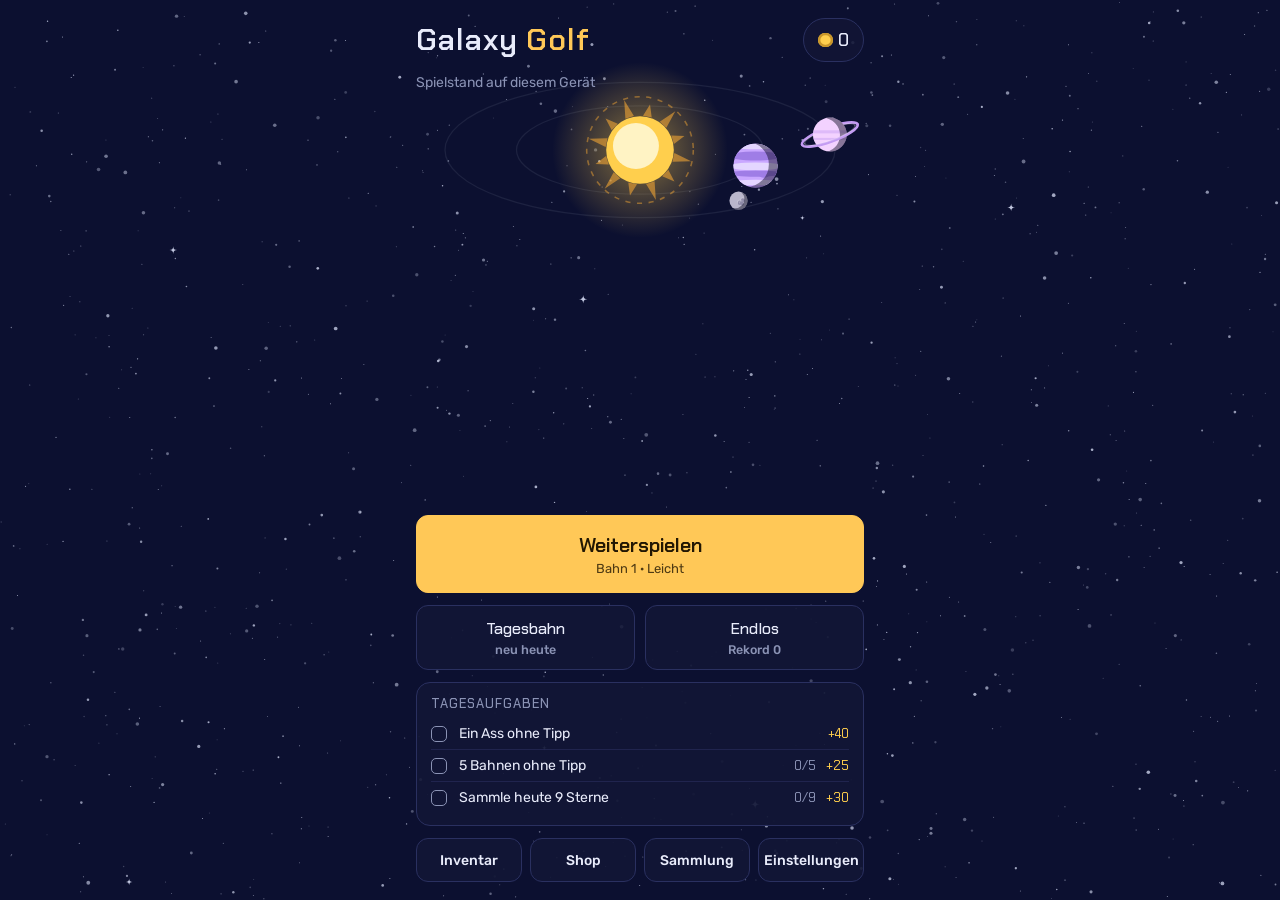
==== commit 4fc93bd1: "Inventar mit vier Plätzen statt Anlegen im Shop - neues Inventar: Platz (Kugel, Spur, Loch, Look) an" ====
--- a/site/index.html
+++ b/site/index.html
@@ -119,8 +119,9 @@
 .hrow button{display:flex;flex-direction:column;gap:3px;align-items:center;font-family:var(--display);font-size:16px;background:color-mix(in srgb,var(--panel),transparent 8%)}
 .hrow small{font-family:var(--body);font-size:12.5px;color:var(--dim)}
 .hrow .st{color:var(--acc);letter-spacing:2px}
-.hrow3{display:grid;grid-template-columns:repeat(3,1fr);gap:8px}
-.hrow3 button{background:color-mix(in srgb,var(--panel),transparent 8%);font-size:14px;padding:12px 4px}
+.hnav{display:grid;grid-template-columns:1fr 1fr;gap:8px}
+.hnav button{background:color-mix(in srgb,var(--panel),transparent 8%);font-size:15px;padding:12px 4px}
+@media (min-width:520px){.hnav{grid-template-columns:repeat(4,1fr)}.hnav button{font-size:14px}}
 .aufg{background:color-mix(in srgb,var(--panel),transparent 8%);border:1px solid var(--line);border-radius:14px;padding:12px 14px}
 .aufg h2{font-family:var(--display);font-size:13px;font-weight:500;text-transform:uppercase;letter-spacing:.08em;color:var(--dim);margin:0 0 6px}
 .aufg ul{list-style:none;margin:0;padding:0;display:flex;flex-direction:column}
@@ -158,6 +159,17 @@
 .item.an{border-color:var(--acc);box-shadow:inset 0 0 0 1px var(--acc)}
 .item.an small{color:var(--acc)}
 .item.zu{opacity:.55}
+.item small{min-height:1.25em}
+.item.mehr{justify-content:center;align-items:center;text-align:center;border-style:dashed;background:transparent}
+.mehrbild{width:100%;aspect-ratio:5/4;border-radius:9px;display:flex;align-items:center;justify-content:center;font:300 44px var(--display);color:var(--acc);background:color-mix(in srgb,var(--panel),transparent 40%)}
+.invbild{display:block;width:100%;height:clamp(150px,34vw,240px);border-radius:14px;border:1px solid var(--line)}
+.slots{display:grid;grid-template-columns:repeat(4,minmax(0,1fr));gap:8px}
+.slot{display:flex;flex-direction:column;align-items:stretch;gap:3px;padding:6px 6px 8px;text-align:left;min-width:0}
+.slot canvas{width:100%;aspect-ratio:5/4;border-radius:7px;display:block}
+.slot span{font-size:11px;text-transform:uppercase;letter-spacing:.07em;color:var(--dim);margin-top:2px}
+.slot b{font-weight:500;font-size:13px;line-height:1.25;overflow-wrap:anywhere}
+.slot[aria-selected="true"]{border-color:var(--acc);background:var(--panel2);box-shadow:inset 0 0 0 1px var(--acc)}
+.slot[aria-selected="true"] span{color:var(--acc)}
 .dabei{font-family:var(--display);font-size:18px;padding:16px;border:1px solid var(--line);border-radius:14px;background:var(--panel);text-align:center}
 .dabei b{color:var(--acc)}
 .sub2{margin:8px 0 0;font-family:var(--display);font-size:13px;font-weight:500;text-transform:uppercase;letter-spacing:.08em;color:var(--dim)}
@@ -943,6 +955,7 @@
     for(const p of parts){p.x+=p.vx*dt*60;p.y+=p.vy*dt*60;p.vx*=.96;p.vy*=.96;p.l-=dt/p.d;}parts=parts.filter(p=>p.l>0);
     if(lvl){fxStep(dt,lvl.W,lvl.H);if(cv.width)render();}}
   else if(homeSichtbar())homeFrame(dt);
+  else if(ansicht==='inv')invFrame();
   requestAnimationFrame(frame);}
 
 // ===== ui.js
@@ -970,18 +983,18 @@
 setInterval(()=>{if(document.visibilityState==='visible')sync();},120000);
 
 // ---------- Navigation ----------
-let ansicht='spiel',zurueckZu='home';
+let ansicht='spiel',stapel=[];
 const spielSichtbar=()=>ansicht==='spiel',homeSichtbar=()=>ansicht==='home';
-function zeige(a,arg){if(ansicht==='admin'&&a!=='admin')adminAbmelden();ansicht=a;
+// Seiten merken sich, woher man kam: „Zurück“ führt genau dorthin, vom Startbildschirm aus immer zum Start
+function zeige(a,arg,zurueck){const vor=ansicht;if(vor==='admin'&&a!=='admin')adminAbmelden();ansicht=a;
   $('home').hidden=a!=='home';$('scr').hidden=a==='spiel'||a==='home';
-  if(a==='spiel'){if(lvl){ui();size();}return;}
-  if(a==='home')return renderHome();
-  zurueckZu=a==='admin'||a==='konto'?'einst':'home';
-  const T={shop:'Shop',samml:'Sammlung',einst:'Einstellungen',konto:'Konto',admin:'Admin'};$('stitel').textContent=T[a];
-  $('sinhalt').scrollTop=0;({shop:renderShop,samml:renderSammlung,einst:renderEinst,konto:renderKonto,admin:renderAdmin})[a](arg);}
-$('zur').onclick=()=>zeige(zurueckZu);
+  if(a==='spiel'||a==='home'){stapel=[];if(a==='home')renderHome();else if(lvl){ui();size();}return;}
+  if(!zurueck&&vor!==a&&vor!=='home'&&vor!=='spiel')stapel.push(vor);
+  const T={inv:'Inventar',shop:'Shop',samml:'Sammlung',einst:'Einstellungen',konto:'Konto',admin:'Admin'};$('stitel').textContent=T[a];
+  $('sinhalt').scrollTop=0;({inv:renderInv,shop:renderShop,samml:renderSammlung,einst:renderEinst,konto:renderKonto,admin:renderAdmin})[a](arg);}
+$('zur').onclick=()=>zeige(stapel.pop()||'home',undefined,true);
 function muenzAnzeige(){$('smz').innerHTML=COIN+zahl(muenzen(st));}
-function aktualisieren(){muenzAnzeige();if(ansicht==='home')renderHome();else if(ansicht==='einst'&&!$('e-code')?.value&&document.activeElement?.tagName!=='INPUT')renderEinst();else if(ansicht==='shop')renderShop();else if(ansicht==='samml')renderSammlung();}
+function aktualisieren(){muenzAnzeige();if(ansicht==='home')renderHome();else if(ansicht==='einst'&&!$('e-code')?.value&&document.activeElement?.tagName!=='INPUT')renderEinst();else if(ansicht==='shop')renderShop();else if(ansicht==='inv')renderInv();else if(ansicht==='samml')renderSammlung();}
 let toastT;function toast(s){const t=$('toast');t.textContent=s;t.hidden=false;t.classList.add('an');clearTimeout(toastT);toastT=setTimeout(()=>{t.classList.remove('an');},3200);}
 function fragen(titel,text,ja,fn){const d=$('dialog');d.innerHTML='<div class="dkarte" role="dialog" aria-modal="true" aria-labelledby="dtitel"><h3 id="dtitel">'+titel+'</h3><p>'+text+'</p><div class="row"><button type="button" id="dnein">Abbrechen</button><button type="button" class="go" id="dja">'+ja+'</button></div></div>';
   d.hidden=false;$('dnein').onclick=()=>d.hidden=true;$('dja').onclick=()=>{d.hidden=true;fn();};$('dja').focus();}
@@ -1000,12 +1013,12 @@
   h+='<div class="hrow"><button type="button" id="h-tages">Tagesbahn<small>'+(tg?'<span class="st">'+'★'.repeat(tg.st)+'<i>'+'★'.repeat(3-tg.st)+'</i></span>':'neu heute')+'</small></button><button type="button" id="h-endlos">Endlos<small>Rekord '+st.endl.best+'</small></button></div>';
   h+='<section class="aufg" aria-labelledby="aufg-h"><h2 id="aufg-h">Tagesaufgaben</h2><ul>'+ids.map(id=>{const A=AUFG[id],v=Math.min(A.z,a[id]|0),ok=v>=A.z;
     return'<li class="'+(ok?'ok':'')+'"><span class="chk" aria-hidden="true"></span><span class="at">'+esc(A.t)+(ok?'<span class="sr"> – geschafft</span>':'')+'</span><span class="ap">'+(A.z>1?v+'/'+A.z:'')+'</span><span class="am">+'+A.m+'</span></li>';}).join('')+'</ul></section>';
-  h+='<nav class="hrow3"><button type="button" id="h-shop">Shop</button><button type="button" id="h-samml">Sammlung</button><button type="button" id="h-einst">Einstellungen</button></nav>';
+  h+='<nav class="hnav"><button type="button" id="h-inv">Inventar</button><button type="button" id="h-shop">Shop</button><button type="button" id="h-samml">Sammlung</button><button type="button" id="h-einst">Einstellungen</button></nav>';
   $('hinhalt').innerHTML=h;
   $('h-weiter').onclick=()=>{zeige('spiel');if(modus!=='kampagne'||!bahn||zust==='won'||bahn!==LV[weiterIndex()]&&st.best[li+1])load(weiterIndex());};
   $('h-tages').onclick=()=>{zeige('spiel');if(modus!=='tages'||tagKey!==datum())startTages();};
   $('h-endlos').onclick=()=>{zeige('spiel');if(!lauf)startEndlos();};
-  $('h-shop').onclick=$('h-mz').onclick=()=>zeige('shop');$('h-samml').onclick=()=>zeige('samml');$('h-einst').onclick=()=>zeige('einst');
+  $('h-shop').onclick=$('h-mz').onclick=()=>zeige('shop');$('h-samml').onclick=()=>zeige('samml');$('h-inv').onclick=()=>zeige('inv');$('h-einst').onclick=()=>zeige('einst');
   if($('h-ok'))$('h-ok').onclick=()=>{hinweis=null;renderHome();};
   if($('h-spaeter'))$('h-spaeter').onclick=()=>{try{localStorage.setItem('gg-willkommen','1');}catch(e){}renderHome();};
   if($('h-konto'))$('h-konto').onclick=()=>zeige('konto');
@@ -1031,7 +1044,8 @@
     else if(i.f==='l'){x.translate(60,48);x.scale(1.3,1.3);(LOECHER[id])(0,0);}
     else{const P=[[30,34,15,4],[86,58,13,2],[86+22,58-14,5,1],[38,78,9,3]],L=mkLooks({p:[[0,0,15,4],[0,0,13,2],[0,0,5,1,1,26,1,0],[0,0,9,1]]},3);
       P.forEach((p,j)=>drawBody(L[j],p,P,1));lochStandard(96,20);}}));}
-function status(id){const i=ITEM[id];if(st.eq[i.f]===id)return['an','Angelegt'];if(st.own[id]||!i.p&&!i.ev)return['hat','Anlegen'];
+const besitzt=id=>!!st.own[id]||(!ITEM[id].p&&!ITEM[id].ev);
+function status(id){const i=ITEM[id];if(st.eq[i.f]===id)return['an','Angelegt'];if(besitzt(id))return['hat','Im Inventar'];
   if(i.ev)return['zu','Nur beim Event '+EVENT[i.ev].n];return['kauf',COIN+zahl(i.p)];}
 function renderShop(){const m=muenzen(st);
   let h='<div class="tabs4" role="tablist">'+FAECHER.map(([f,n])=>'<button type="button" role="tab" data-f="'+f+'" aria-selected="'+(f===shopFach)+'">'+n+'</button>').join('')+'</div><div class="sgrid">';
@@ -1041,11 +1055,35 @@
   $('sinhalt').querySelectorAll('.item').forEach(b=>{vorschau(b.querySelector('canvas'),b.dataset.id);b.onclick=()=>shopKlick(b.dataset.id,m);});}
 function anlegen(id){const i=ITEM[id];st.eq[i.f]=id;if(i.f==='o'){st.auto=null;setzeLook(id);bg=null;hScene=null;if(bahn)looks=mkLooks(bahn,modus==='kampagne'?li:modus==='tages'?100000+tagIndex(tagKey):lauf?lauf.seed%99991+lauf.n:0);}persist();}
 function shopKlick(id,m){const i=ITEM[id],[k]=status(id);
-  if(k==='an')return toast(i.n+' ist schon angelegt.');
-  if(k==='hat'){anlegen(id);toast(i.n+' angelegt.');return renderShop();}
+  if(k==='an'||k==='hat')return zeige('inv',i.f);
   if(k==='zu')return toast(i.n+' gibt es nur beim Event '+EVENT[i.ev].n+'.');
   if(m<i.p)return toast('Dir fehlen noch '+zahl(i.p-m)+' Münzen für '+i.n+'.');
   fragen(esc(i.n)+' kaufen?','Kostet '+zahl(i.p)+' Münzen. Danach hast du noch '+zahl(m-i.p)+'.','Kaufen',()=>{st.own[id]={w:'kauf',d:datum()};anlegen(id);toast(i.n+' gekauft und angelegt.');renderShop();sync();});}
+
+// ---------- Inventar ----------
+// Vier Plätze wie ein Spind: Platz antippen, dann aus den eigenen Sachen wählen. Oben fliegt die Ausrüstung zur Probe.
+let invFach='k',invSz=null;
+function renderInv(f){if(f)invFach=f;const alle=ITEMS.filter(i=>i.f===invFach),mein=alle.filter(i=>besitzt(i.id)),fehlt=alle.length-mein.length,name=FAECHER.find(x=>x[0]===invFach)[1];
+  let h='<canvas class="invbild" id="invcv" role="img" aria-label="Vorschau: '+esc(FAECHER.map(([f])=>ITEM[st.eq[f]].n).join(', '))+'"></canvas><div class="slots" role="tablist" aria-label="Plätze">';
+  for(const[f,n]of FAECHER)h+='<button type="button" role="tab" class="slot" data-slot="'+f+'" aria-selected="'+(f===invFach)+'"><canvas width="240" height="192" aria-hidden="true"></canvas><span>'+n+'</span><b>'+esc(ITEM[st.eq[f]].n)+'</b></button>';
+  h+='</div><h3 class="sub2">'+name+' wählen <small>'+mein.length+' von '+alle.length+'</small></h3><div class="sgrid">';
+  for(const i of mein){const an=st.eq[invFach]===i.id;h+='<button type="button" class="item '+(an?'an':'hat')+'" data-id="'+i.id+'" aria-pressed="'+an+'"><canvas width="240" height="192" aria-hidden="true"></canvas><b>'+esc(i.n)+'</b><small>'+(an?'Angelegt':i.ev?esc(EVENT[i.ev].n):'')+'</small></button>';}
+  if(fehlt)h+='<button type="button" class="item mehr" id="inv-shop"><span class="mehrbild" aria-hidden="true">+</span><b>Mehr im Shop</b><small>'+fehlt+' weitere</small></button>';
+  $('sinhalt').innerHTML=h+'</div>';muenzAnzeige();invSz=null;
+  $('sinhalt').querySelectorAll('.slot').forEach(b=>{vorschau(b.querySelector('canvas'),st.eq[b.dataset.slot]);b.onclick=()=>{invFach=b.dataset.slot;renderInv();};});
+  $('sinhalt').querySelectorAll('.item[data-id]').forEach(b=>{vorschau(b.querySelector('canvas'),b.dataset.id);b.onclick=()=>{const id=b.dataset.id;if(st.eq[invFach]!==id){anlegen(id);toast(ITEM[id].n+' angelegt.');}renderInv();};});
+  if($('inv-shop'))$('inv-shop').onclick=()=>{shopFach=invFach;zeige('shop');};}
+// Probeflug: Kugel mit Spur an Sonne und Planet vorbei ins Loch, alles im angelegten Look
+function invFrame(){const c=$('invcv');if(!c)return;const w=c.clientWidth,h=c.clientHeight;if(!w||!h)return;const dpr=Math.min(devicePixelRatio||1,2);
+  if(!invSz||invSz.w!==w||invSz.h!==h||invSz.look!==st.eq.o){c.width=Math.round(w*dpr);c.height=Math.round(h*dpr);
+    invSz={w,h,look:st.eq.o,bg:buildBg(c.width,c.height,dpr),L:mkLooks({p:[[0,0,20,4],[0,0,14,2],[0,0,6,1,1,26,1,0]]},11)};}
+  mitCtx(c.getContext('2d'),()=>{x.setTransform(1,0,0,1,0,0);x.drawImage(invSz.bg,0,0);const k=Math.min(w/320,h/150);
+    x.setTransform(dpr*k,0,0,dpr*k,dpr*(w-320*k)/2,dpr*(h-150*k)/2);
+    const P=[[84,58,20,4],[196,42,14,2],[196+Math.cos(anim*1.3)*26,42+Math.sin(anim*1.3)*26,6,1]];P.forEach((p,j)=>drawBody(invSz.L[j],p,P,1));
+    (LOECHER[st.eq.l]||lochStandard)(276,104);
+    const dur=2.8,ph=(anim%dur)/dur,A=[26,118],B=[160,150],E=[276,104],pt=f=>{const u=1-f;return[u*u*A[0]+2*u*f*B[0]+f*f*E[0],u*u*A[1]+2*u*f*B[1]+f*f*E[1]];};
+    if(ph<.82){const n=ph/.82,T=[];for(let i=0;i<=36;i++)T.push(pt(n*i/36));(SPUREN[st.eq.s]||SPUREN['s-standard'])(T);const e=T[36];drawBall(st.eq.k,e[0],e[1],1.6);}
+    else drawBall(st.eq.k,E[0],E[1],1.6*Math.max(0,1-(ph-.82)/.12));});}
 
 // ---------- Sammlung ----------
 function fd(d){const[y,m,t]=d.split('-');return t+'.'+m+'.'+y;}
@@ -1060,7 +1098,7 @@
   h+='<h3 class="sub2">Bisher</h3><dl class="werte"><div><dt>Sterne</dt><dd>'+zahl(totalStars())+' <small>von '+zahl(N*3)+'</small></dd></div><div><dt>Bahnen</dt><dd>'+best.length+' <small>von '+N+'</small></dd></div>'+
     '<div><dt>Asse</dt><dd>'+ass+'</dd></div><div><dt>Tagesbahnen</dt><dd>'+tage+'</dd></div><div><dt>Endlos-Rekord</dt><dd>'+st.endl.best+'</dd></div><div><dt>Sachen</dt><dd>'+Object.keys(st.own).filter(id=>ITEM[id]).length+' <small>von '+ITEMS.filter(i=>i.p||i.ev).length+'</small></dd></div></dl>';
   $('sinhalt').innerHTML=h;muenzAnzeige();
-  $('sinhalt').querySelectorAll('.item').forEach(b=>{vorschau(b.querySelector('canvas'),b.dataset.id);b.onclick=()=>{const id=b.dataset.id;if(st.eq[ITEM[id].f]===id){st.eq[ITEM[id].f]=STANDARD[ITEM[id].f];if(ITEM[id].f==='o')anlegen(STANDARD.o);else persist();toast(ITEM[id].n+' abgelegt.');}else{anlegen(id);toast(ITEM[id].n+' angelegt.');}renderSammlung();};});
+  $('sinhalt').querySelectorAll('.item').forEach(b=>{vorschau(b.querySelector('canvas'),b.dataset.id);b.onclick=()=>zeige('inv',ITEM[b.dataset.id].f);});
   $('sinhalt').querySelectorAll('[data-alle]').forEach(b=>b.onclick=()=>{for(const id of EVENT[b.dataset.alle].items)anlegen(id);toast(EVENT[b.dataset.alle].n+' angelegt.');renderSammlung();});}
 
 // ---------- Einstellungen ----------
@@ -1142,7 +1180,7 @@
   else if(ev.vorbei)hinweis={t:ev.vorbei+' ist vorbei',p:'In der Sammlung kannst du den Look jederzeit wieder anlegen.'};
   size();zeige('home');requestAnimationFrame(frame);
   serverPruefen().then(ok=>{if(ok&&konto)sync();else aktualisieren();});})();
-addEventListener('keydown',e=>{if(e.key!=='Escape')return;if(!$('dialog').hidden){$('dialog').hidden=true;return;}if(ansicht!=='spiel'&&ansicht!=='home'){e.preventDefault();zeige(zurueckZu);}});
+addEventListener('keydown',e=>{if(e.key!=='Escape')return;if(!$('dialog').hidden){$('dialog').hidden=true;return;}if(ansicht!=='spiel'&&ansicht!=='home'){e.preventDefault();$('zur').click();}});
 
 if('serviceWorker' in navigator)addEventListener('load',()=>navigator.serviceWorker.register('sw.js').catch(()=>{}));
 </script>
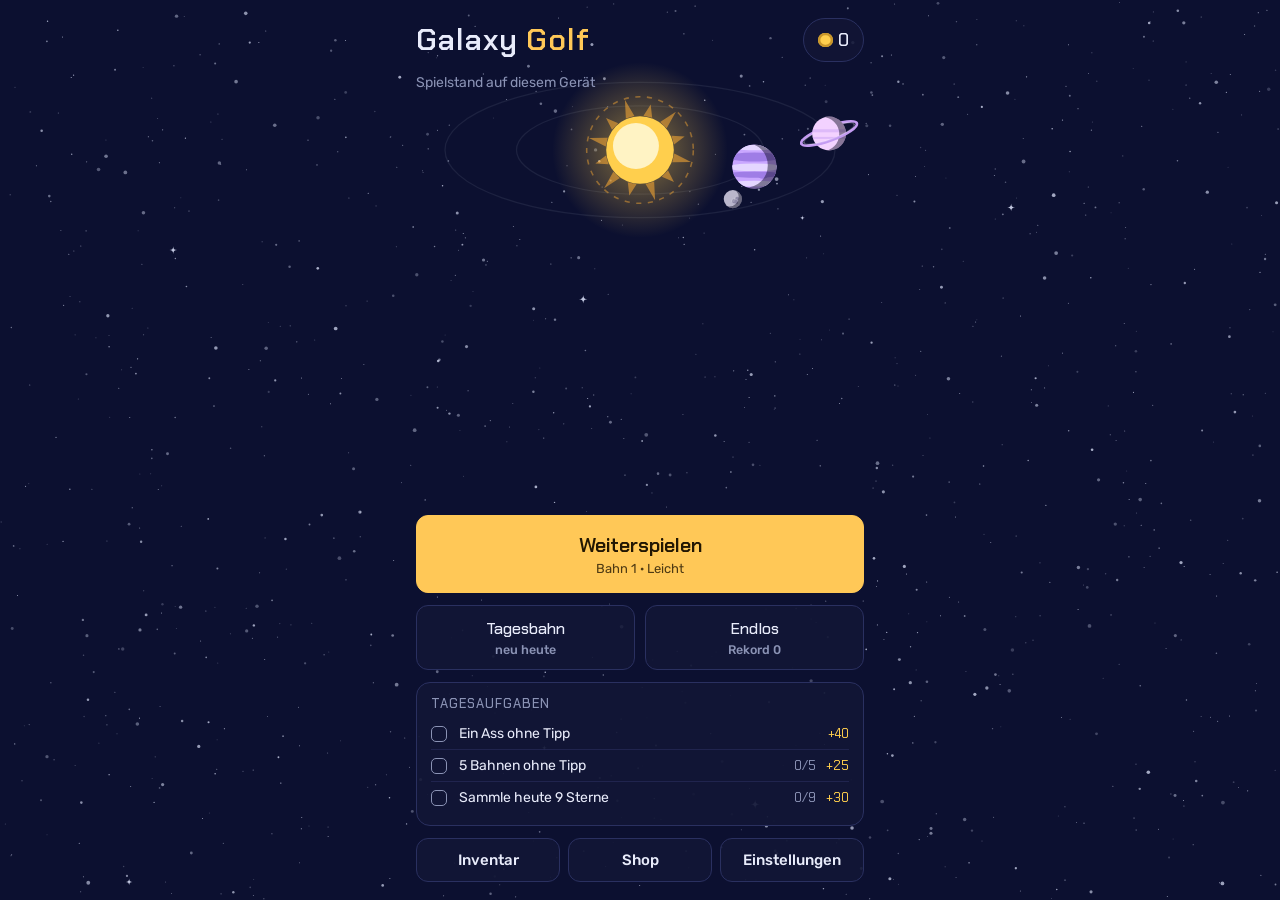
==== commit 43006771: "Shop mit Event-Reiter und Tagesangeboten, Sammlung entfällt - Shop-Reiter: Event (Banner im Event-Lo" ====
--- a/site/index.html
+++ b/site/index.html
@@ -119,9 +119,12 @@
 .hrow button{display:flex;flex-direction:column;gap:3px;align-items:center;font-family:var(--display);font-size:16px;background:color-mix(in srgb,var(--panel),transparent 8%)}
 .hrow small{font-family:var(--body);font-size:12.5px;color:var(--dim)}
 .hrow .st{color:var(--acc);letter-spacing:2px}
-.hnav{display:grid;grid-template-columns:1fr 1fr;gap:8px}
-.hnav button{background:color-mix(in srgb,var(--panel),transparent 8%);font-size:15px;padding:12px 4px}
-@media (min-width:520px){.hnav{grid-template-columns:repeat(4,1fr)}.hnav button{font-size:14px}}
+.hnav{display:grid;grid-template-columns:repeat(3,1fr);gap:8px}
+.hnav button{position:relative;background:color-mix(in srgb,var(--panel),transparent 8%);font-size:15px;padding:12px 4px}
+.punkt{display:inline-block;width:8px;height:8px;border-radius:50%;background:#ff4d6d;margin-left:6px;vertical-align:.2em;box-shadow:0 0 0 2px var(--panel)}
+.hnav .punkt{position:absolute;top:8px;right:10px;margin:0}
+.evnotiz{border-left-color:var(--ev,var(--acc))}
+.evnotiz b{color:var(--ev,var(--acc))}
 .aufg{background:color-mix(in srgb,var(--panel),transparent 8%);border:1px solid var(--line);border-radius:14px;padding:12px 14px}
 .aufg h2{font-family:var(--display);font-size:13px;font-weight:500;text-transform:uppercase;letter-spacing:.08em;color:var(--dim);margin:0 0 6px}
 .aufg ul{list-style:none;margin:0;padding:0;display:flex;flex-direction:column}
@@ -170,7 +173,8 @@
 .slot b{font-weight:500;font-size:13px;line-height:1.25;overflow-wrap:anywhere}
 .slot[aria-selected="true"]{border-color:var(--acc);background:var(--panel2);box-shadow:inset 0 0 0 1px var(--acc)}
 .slot[aria-selected="true"] span{color:var(--acc)}
-.dabei{font-family:var(--display);font-size:18px;padding:16px;border:1px solid var(--line);border-radius:14px;background:var(--panel);text-align:center}
+.dabei{display:flex;align-items:center;gap:14px;font-family:var(--display);font-size:17px}
+.dabei canvas{width:72px;aspect-ratio:5/4;border-radius:10px;flex:none}
 .dabei b{color:var(--acc)}
 .sub2{margin:8px 0 0;font-family:var(--display);font-size:13px;font-weight:500;text-transform:uppercase;letter-spacing:.08em;color:var(--dim)}
 .sub2 small{margin-left:6px;color:var(--ink)}
@@ -255,6 +259,43 @@
 @media (max-width:370px){.bar button{font-size:14px;padding-inline:4px}}
 @media (max-width:350px){.brand{font-size:19px}.stat b{font-size:17px}}
 @media (prefers-reduced-motion:reduce){.msg,button,.toast,input[role="switch"],input[role="switch"]::after{transition:none}.laden{animation:none}}
+
+/* ---------- Shop ---------- */
+.stabs{display:flex;gap:6px;overflow-x:auto;scrollbar-width:none;margin-inline:-2px;padding:2px}
+.stabs::-webkit-scrollbar{display:none}
+.stabs button{flex:none;border-radius:999px;padding:10px 16px;font-size:14.5px}
+.stabs button[aria-selected="true"]{border-color:var(--acc);color:var(--acc);background:color-mix(in srgb,var(--acc),transparent 88%)}
+.karte{position:relative;--r:#8a95b4;border-color:color-mix(in srgb,var(--r),var(--line) 55%);background:linear-gradient(180deg,color-mix(in srgb,var(--r),transparent 80%),var(--panel) 58%)}
+.karte[data-r="basis"]{--r:#7d86a6}.karte[data-r="selten"]{--r:#4fa3ff}.karte[data-r="episch"]{--r:#b46cff}.karte[data-r="legendaer"]{--r:#ffb238}.karte[data-r="event"]{--r:#ff7a3d}
+.karte canvas{box-shadow:0 2px 0 var(--r)}
+.karte .rar{font-size:10.5px;font-weight:500;text-transform:uppercase;letter-spacing:.09em;color:var(--r);margin-top:3px}
+.karte small s{color:var(--dim);font-family:var(--body);font-size:12.5px;margin-right:6px}
+.karte.frei small{color:#5fd39a;font-weight:500;font-family:var(--display);font-size:14px}
+.rabatt{position:absolute;top:14px;left:14px;z-index:1;background:#ff4d6d;color:#fff;font:600 12.5px var(--display);padding:3px 7px;border-radius:6px}
+.evbanner{position:relative;overflow:hidden;border-radius:16px;border:1px solid color-mix(in srgb,var(--ev),var(--line) 50%);height:clamp(170px,46vw,250px);background:var(--panel)}
+.evcv{position:absolute;inset:0;width:100%;height:100%;display:block}
+.evbanner::after{content:"";position:absolute;inset:0;background:linear-gradient(90deg,rgba(0,0,0,.62),rgba(0,0,0,.28) 48%,transparent 72%);pointer-events:none}
+.evtext{position:absolute;left:0;bottom:0;z-index:1;padding:16px 18px;display:flex;flex-direction:column;gap:4px;max-width:70%}
+.evlabel{align-self:flex-start;font:600 11px var(--display);text-transform:uppercase;letter-spacing:.1em;color:#140a00;background:var(--ev);padding:3px 8px;border-radius:999px}
+.evtitel{margin:2px 0 0;font-size:clamp(28px,8vw,40px);font-weight:400;line-height:1;color:var(--ev);letter-spacing:.03em;text-shadow:0 2px 12px rgba(0,0,0,.6)}
+.evzeit{margin:0;font-family:var(--display);font-size:14px;color:#fff;font-variant-numeric:tabular-nums}
+.evtext .evzeit::before,.angkopf .evzeit::before{content:"";display:inline-block;width:7px;height:7px;border-radius:50%;background:#ff4d6d;margin-right:7px;vertical-align:.1em}
+.evinfo{margin:0;color:var(--dim);line-height:1.5;font-size:14px}
+.evleer{border:1px dashed var(--line);border-radius:14px;padding:18px;display:flex;flex-direction:column;gap:6px}
+.evleer b{font-family:var(--display);font-size:17px}
+.evleer span{color:var(--dim);line-height:1.5;font-size:14px}
+.sinhalt>*{flex:none}
+.angkopf{display:flex;align-items:baseline;justify-content:space-between;gap:12px;flex-wrap:wrap}
+.angkopf h3{margin:0;font-family:var(--display);font-size:20px}
+.angkopf .evzeit{color:var(--dim)}
+.abzliste{display:grid;grid-template-columns:repeat(auto-fill,minmax(220px,1fr));gap:8px}
+.abz{display:flex;align-items:center;gap:12px;border:1px solid var(--line);border-radius:12px;background:var(--panel);padding:8px 12px 8px 8px}
+.abz canvas{width:64px;aspect-ratio:5/4;border-radius:8px;flex:none}
+.abz div{display:flex;flex-direction:column;gap:2px;min-width:0}
+.abz b{font-family:var(--display);font-size:15px}
+.abz small{color:var(--dim);font-size:13px}
+.dbild{width:100%;aspect-ratio:3/2;border-radius:12px;display:block}
+@media (prefers-reduced-motion:reduce){.stabs{scroll-behavior:auto}}
 </style>
 <div class="app">
   <header class="top">
@@ -481,11 +522,16 @@
 // ---------- Münzen ----------
 const MZ={stern:4,ass:15,tagBasis:15,tagStern:5};
 function preis(id){return ITEM[id]&&ITEM[id].p||0;}
+// Tagesangebote: jeden Tag drei Sachen 25 % günstiger, für alle gleich
+function angebote(tag){let h=2166136261;for(const c of 'angebot'+tag)h=Math.imul(h^c.charCodeAt(0),16777619);
+  const ids=ITEMS.filter(i=>i.p).map(i=>i.id);for(let i=ids.length-1;i>0;i--){h=Math.imul(h^(h>>>13),3266489917)>>>0;const j=h%(i+1);[ids[i],ids[j]]=[ids[j],ids[i]];}
+  return ids.slice(0,3).map(id=>({id,p:Math.round(preis(id)*.75/10)*10}));}
+function bezahlt(id,o){return typeof o.p==='number'?o.p:preis(id);}
 function muenzen(st){let m=st.bonus|0;
   for(const k in st.best){const b=st.best[k];m+=b.st*MZ.stern+(b.a?MZ.ass:0);}
   for(const d in st.tag)m+=MZ.tagBasis+MZ.tagStern*st.tag[d].st;
   for(const d in st.auf){const a=st.auf[d];for(const id of aufgabenFuer(d))if((a[id]|0)>=AUFG[id].z)m+=AUFG[id].m;}
-  for(const id in st.own)if(st.own[id].w==='kauf')m-=preis(id);
+  for(const id in st.own)if(st.own[id].w==='kauf')m-=bezahlt(id,st.own[id]);
   return m;}
 
 // ---------- Datum ----------
@@ -511,7 +557,7 @@
   s.t=int(x.t,0,Date.now()+864e5,0);s.un=int(x.un,3,N,3);s.cur=int(x.cur,0,N-1,0);s.bonus=int(x.bonus,-1e7,1e7,0);
   if(x.best&&typeof x.best==='object')for(const k in x.best){const n=+k,b=x.best[k];if(!(n>=1&&n<=N)||!b)continue;const o={s:int(b.s,1,999,99),st:int(b.st,1,3,1)};if(b.a&&o.s===1)o.a=1;s.best[n]=o;}
   if(x.seen&&typeof x.seen==='object')for(const k of SEEN)if(x.seen[k])s.seen[k]=1;
-  if(x.own&&typeof x.own==='object')for(const id in x.own){const o=x.own[id];if(!istBekannt(id)||!o||!['kauf','event','geschenk','code'].includes(o.w)||!DATUM.test(o.d))continue;s.own[id]={w:o.w,d:o.d};}
+  if(x.own&&typeof x.own==='object')for(const id in x.own){const o=x.own[id];if(!istBekannt(id)||!o||!['kauf','event','geschenk','code'].includes(o.w)||!DATUM.test(o.d))continue;s.own[id]={w:o.w,d:o.d};if(o.w==='kauf'&&Number.isInteger(o.p)&&o.p>=0&&o.p<preis(id))s.own[id].p=o.p;}
   if(x.eq&&typeof x.eq==='object')for(const f in STANDARD){const id=x.eq[f];if(typeof id==='string'&&ITEM[id]&&ITEM[id].f===f&&(s.own[id]||id===STANDARD[f]))s.eq[f]=id;}
   if(x.tag&&typeof x.tag==='object')for(const d of Object.keys(x.tag).filter(d=>DATUM.test(d)).sort().slice(-1000)){const b=x.tag[d];if(b)s.tag[d]={s:int(b.s,1,999,99),st:int(b.st,1,3,1)};}
   if(x.auf&&typeof x.auf==='object')for(const d of Object.keys(x.auf).filter(d=>DATUM.test(d)).sort().slice(-1000)){const a=x.auf[d];if(!a||typeof a!=='object')continue;const o={};for(const id of aufgabenFuer(d))if(a[id])o[id]=int(a[id],0,AUFG[id].z,0);s.auf[d]=o;}
@@ -527,7 +573,7 @@
   for(const s of[a,b]){
     for(const k in s.best){const x=s.best[k],y=r.best[k];r.best[k]=y?{s:Math.min(x.s,y.s),st:Math.max(x.st,y.st)}:{s:x.s,st:x.st};if(x.a||(y&&y.a))r.best[k].a=1;}
     for(const k in s.seen)r.seen[k]=1;
-    for(const id in s.own){const x=s.own[id],y=r.own[id];if(!y||x.d<y.d)r.own[id]={w:x.w,d:x.d};}
+    for(const id in s.own){const x=s.own[id],y=r.own[id];if(!y||x.d<y.d){r.own[id]={w:x.w,d:x.d};if(typeof x.p==='number')r.own[id].p=x.p;}}
     for(const d in s.tag){const x=s.tag[d],y=r.tag[d];r.tag[d]=y?{s:Math.min(x.s,y.s),st:Math.max(x.st,y.st)}:{s:x.s,st:x.st};}
     for(const d in s.auf){const o=r.auf[d]||(r.auf[d]={});for(const id in s.auf[d])o[id]=Math.max(o[id]|0,s.auf[d][id]|0);}
     r.endl.best=Math.max(r.endl.best,s.endl.best|0);}
@@ -773,14 +819,11 @@
   try{const a=JSON.parse(localStorage.getItem('gg4')||'null');if(a)return ausAlt(a,N,datum());}catch(e){}return neuerStand();}
 let st=ladeStand();
 function persist(){st.t=Date.now();try{localStorage.setItem('gg5',JSON.stringify(st));}catch(e){}syncBald();}
-// Events: wer im Zeitraum spielt, bekommt Abzeichen und Sachen. Der Event-Look wird angelegt und danach wieder abgelegt.
-function eventsPruefen(){const d=datum(),neu=[];
-  for(const e of EVENTS){if(!imEvent(e,d))continue;
-    if(!st.own['e-'+e.id]){for(const id of evItems(e.id))if(!st.own[id])st.own[id]={w:'event',d};neu.push(e);}
-    if(e.look&&st.own[e.look]&&!st.auto&&st.eq.o!==e.look&&!st.seen['ev-'+e.id]){st.auto={look:e.look,vorher:st.eq.o};st.eq.o=e.look;}
-    st.seen['ev-'+e.id]=1;}
-  let vorbei=null;if(st.auto&&!EVENTS.some(e=>e.look===st.auto.look&&imEvent(e,d))){if(st.eq.o===st.auto.look){vorbei=ITEM[st.auto.look].n;st.eq.o=st.auto.vorher;}st.auto=null;}
-  if(neu.length||vorbei)persist();return{neu,vorbei};}
+// Events holt man im Shop ab. Ein Event-Look, der beim Abholen angelegt wurde, wird nach dem Event wieder abgelegt.
+function eventsPruefen(){const d=datum();let vorbei=null;
+  if(st.auto&&!EVENTS.some(e=>e.look===st.auto.look&&imEvent(e,d))){if(st.eq.o===st.auto.look){vorbei=ITEM[st.auto.look].n;st.eq.o=st.auto.vorher;}st.auto=null;persist();}
+  return{vorbei};}
+const offeneEvents=()=>EVENTS.filter(e=>imEvent(e,datum())&&!st.own['e-'+e.id]);
 SEEN.push(...EVENTS.map(e=>'ev-'+e.id));
 
 // ---------- Größe und Ausrichtung ----------
@@ -956,6 +999,7 @@
     if(lvl){fxStep(dt,lvl.W,lvl.H);if(cv.width)render();}}
   else if(homeSichtbar())homeFrame(dt);
   else if(ansicht==='inv')invFrame();
+  else if(ansicht==='shop')shopFrame(dt);
   requestAnimationFrame(frame);}
 
 // ===== ui.js
@@ -990,35 +1034,38 @@
   $('home').hidden=a!=='home';$('scr').hidden=a==='spiel'||a==='home';
   if(a==='spiel'||a==='home'){stapel=[];if(a==='home')renderHome();else if(lvl){ui();size();}return;}
   if(!zurueck&&vor!==a&&vor!=='home'&&vor!=='spiel')stapel.push(vor);
-  const T={inv:'Inventar',shop:'Shop',samml:'Sammlung',einst:'Einstellungen',konto:'Konto',admin:'Admin'};$('stitel').textContent=T[a];
-  $('sinhalt').scrollTop=0;({inv:renderInv,shop:renderShop,samml:renderSammlung,einst:renderEinst,konto:renderKonto,admin:renderAdmin})[a](arg);}
+  const T={inv:'Inventar',shop:'Shop',einst:'Einstellungen',konto:'Konto',admin:'Admin'};$('stitel').textContent=T[a];
+  $('sinhalt').scrollTop=0;({inv:renderInv,shop:renderShop,einst:renderEinst,konto:renderKonto,admin:renderAdmin})[a](arg);}
 $('zur').onclick=()=>zeige(stapel.pop()||'home',undefined,true);
 function muenzAnzeige(){$('smz').innerHTML=COIN+zahl(muenzen(st));}
-function aktualisieren(){muenzAnzeige();if(ansicht==='home')renderHome();else if(ansicht==='einst'&&!$('e-code')?.value&&document.activeElement?.tagName!=='INPUT')renderEinst();else if(ansicht==='shop')renderShop();else if(ansicht==='inv')renderInv();else if(ansicht==='samml')renderSammlung();}
+function aktualisieren(){muenzAnzeige();if(ansicht==='home')renderHome();else if(ansicht==='einst'&&!$('e-code')?.value&&document.activeElement?.tagName!=='INPUT')renderEinst();else if(ansicht==='shop')renderShop();else if(ansicht==='inv')renderInv();}
 let toastT;function toast(s){const t=$('toast');t.textContent=s;t.hidden=false;t.classList.add('an');clearTimeout(toastT);toastT=setTimeout(()=>{t.classList.remove('an');},3200);}
-function fragen(titel,text,ja,fn){const d=$('dialog');d.innerHTML='<div class="dkarte" role="dialog" aria-modal="true" aria-labelledby="dtitel"><h3 id="dtitel">'+titel+'</h3><p>'+text+'</p><div class="row"><button type="button" id="dnein">Abbrechen</button><button type="button" class="go" id="dja">'+ja+'</button></div></div>';
-  d.hidden=false;$('dnein').onclick=()=>d.hidden=true;$('dja').onclick=()=>{d.hidden=true;fn();};$('dja').focus();}
+function fragen(titel,text,ja,fn,bild){const d=$('dialog');d.innerHTML='<div class="dkarte" role="dialog" aria-modal="true" aria-labelledby="dtitel">'+(bild?'<canvas class="dbild" width="360" height="240" aria-hidden="true"></canvas>':'')+'<h3 id="dtitel">'+titel+'</h3><p>'+text+'</p><div class="row"><button type="button" id="dnein">Abbrechen</button><button type="button" class="go" id="dja">'+ja+'</button></div></div>';
+  if(bild)vorschau(d.querySelector('canvas'),bild);d.hidden=false;$('dnein').onclick=()=>d.hidden=true;$('dja').onclick=()=>{d.hidden=true;fn();};$('dja').focus();}
 
 // ---------- Startbildschirm ----------
-let hinweis=null;
+let hinweis=null,evSpaeter=false;
 // Weiterspielen: die aktuelle Bahn, oder wenn sie geschafft ist, die erste offene Bahn
 function weiterIndex(){const c=Math.min(st.cur,st.un-1);if(!st.best[c+1])return c;for(let i=0;i<st.un;i++)if(!st.best[i+1])return i;return c;}
 function weiterText(){const i=weiterIndex();return'Bahn '+(i+1)+' · '+TIERS[LV[i].t];}
 function renderHome(){const d=datum(),tg=st.tag[d],a=st.auf[d]||{},ids=aufgabenFuer(d);
   let h='<div class="hkopf"><h1 class="brand">Galaxy <span>Golf</span></h1><button type="button" class="mzbig" id="h-mz" aria-label="Münzen, zum Shop">'+COIN+zahl(muenzen(st))+'</button></div>';
   h+='<p class="hallo">'+(konto?'Hallo '+esc(konto.name)+' · '+(syncFehler?'nicht gespeichert: '+esc(syncFehler):syncZeit?'gespeichert':'wird abgeglichen'):server?'Spielstand nur auf diesem Gerät':'Spielstand auf diesem Gerät')+'</p>';
-  if(hinweis)h+='<div class="notiz"><b>'+esc(hinweis.t)+'</b><span>'+esc(hinweis.p)+'</span><button type="button" id="h-ok">Schön</button></div>';
+  const offen=offeneEvents();
+  if(hinweis)h+='<div class="notiz"><b>'+esc(hinweis.t)+'</b><span>'+esc(hinweis.p)+'</span><button type="button" id="h-ok">Alles klar</button></div>';
+  else if(offen.length&&!evSpaeter){const e=offen[0];h+='<div class="notiz evnotiz" style="--ev:'+(LOOKS[e.look]||LOOKS['o-klassisch']).css.acc+'"><b>'+esc(e.n)+' läuft</b><span>Noch '+restText(e.bis)+'. Im Shop gibt es '+e.items.map(id=>ITEM[id].n).join(', ')+' gratis, für immer.</span><div class="row"><button type="button" id="h-evsp">Später</button><button type="button" class="go" id="h-evshop">Zum Shop</button></div></div>';}
   else if(!konto&&server&&!localStorage.getItem('gg-willkommen'))h+='<div class="notiz"><b>Spielstand sichern</b><span>Mit Name und PIN liegt dein Fortschritt auf dem Server, du kannst ihn auf jedes Handy holen und Geschenk-Codes einlösen.</span><div class="row"><button type="button" id="h-spaeter">Später</button><button type="button" class="go" id="h-konto">Konto anlegen</button></div></div>';
   h+='<button type="button" class="go gross" id="h-weiter">Weiterspielen<small>'+weiterText()+'</small></button>';
   h+='<div class="hrow"><button type="button" id="h-tages">Tagesbahn<small>'+(tg?'<span class="st">'+'★'.repeat(tg.st)+'<i>'+'★'.repeat(3-tg.st)+'</i></span>':'neu heute')+'</small></button><button type="button" id="h-endlos">Endlos<small>Rekord '+st.endl.best+'</small></button></div>';
   h+='<section class="aufg" aria-labelledby="aufg-h"><h2 id="aufg-h">Tagesaufgaben</h2><ul>'+ids.map(id=>{const A=AUFG[id],v=Math.min(A.z,a[id]|0),ok=v>=A.z;
     return'<li class="'+(ok?'ok':'')+'"><span class="chk" aria-hidden="true"></span><span class="at">'+esc(A.t)+(ok?'<span class="sr"> – geschafft</span>':'')+'</span><span class="ap">'+(A.z>1?v+'/'+A.z:'')+'</span><span class="am">+'+A.m+'</span></li>';}).join('')+'</ul></section>';
-  h+='<nav class="hnav"><button type="button" id="h-inv">Inventar</button><button type="button" id="h-shop">Shop</button><button type="button" id="h-samml">Sammlung</button><button type="button" id="h-einst">Einstellungen</button></nav>';
+  h+='<nav class="hnav"><button type="button" id="h-inv">Inventar</button><button type="button" id="h-shop">Shop'+(offen.length?'<i class="punkt" aria-hidden="true"></i><span class="sr"> (Event)</span>':'')+'</button><button type="button" id="h-einst">Einstellungen</button></nav>';
   $('hinhalt').innerHTML=h;
   $('h-weiter').onclick=()=>{zeige('spiel');if(modus!=='kampagne'||!bahn||zust==='won'||bahn!==LV[weiterIndex()]&&st.best[li+1])load(weiterIndex());};
   $('h-tages').onclick=()=>{zeige('spiel');if(modus!=='tages'||tagKey!==datum())startTages();};
   $('h-endlos').onclick=()=>{zeige('spiel');if(!lauf)startEndlos();};
-  $('h-shop').onclick=$('h-mz').onclick=()=>zeige('shop');$('h-samml').onclick=()=>zeige('samml');$('h-inv').onclick=()=>zeige('inv');$('h-einst').onclick=()=>zeige('einst');
+  $('h-shop').onclick=$('h-mz').onclick=()=>zeige('shop',offen.length?'ev':null);$('h-inv').onclick=()=>zeige('inv');$('h-einst').onclick=()=>zeige('einst');
+  if($('h-evshop'))$('h-evshop').onclick=()=>zeige('shop','ev');if($('h-evsp'))$('h-evsp').onclick=()=>{evSpaeter=true;renderHome();};
   if($('h-ok'))$('h-ok').onclick=()=>{hinweis=null;renderHome();};
   if($('h-spaeter'))$('h-spaeter').onclick=()=>{try{localStorage.setItem('gg-willkommen','1');}catch(e){}renderHome();};
   if($('h-konto'))$('h-konto').onclick=()=>zeige('konto');
@@ -1036,29 +1083,83 @@
     x.restore();});}
 
 // ---------- Shop ----------
-let shopFach='k';
-function vorschau(c,id){const i=ITEM[id],g=c.getContext('2d'),w=c.width,h=c.height;
+// Aufgebaut wie die Shops großer Spiele: Event mit Countdown, Tagesangebote, dann die Fächer. Jede Karte zeigt ihre Seltenheit.
+let shopFach=null,shopSz={};
+const RAR=[['gewoehnlich','Gewöhnlich',200],['selten','Selten',400],['episch','Episch',700],['legendaer','Legendär',1e9]];
+function seltenheit(id){const i=ITEM[id];if(!i||i.ev)return['event','Event'];if(!i.p)return['basis','Standard'];const r=RAR.find(r=>i.p<=r[2]);return[r[0],r[1]];}
+// Restzeit bis Ende eines Datums (der Tag zählt mit) oder bis zu einem Zeitpunkt in ms
+function restText(bis){const end=typeof bis==='number'?bis:new Date(bis+'T00:00:00').getTime()+864e5,ms=end-Date.now();if(ms<=0)return'0 Min';
+  const m=Math.floor(ms/6e4),t=Math.floor(m/1440),h=Math.floor(m%1440/60),mi=m%60;return t?t+' T '+h+' Std':h?h+' Std '+mi+' Min':Math.max(1,mi)+' Min';}
+function mitternacht(){const d=new Date();d.setHours(24,0,0,0);return d.getTime();}
+function fd(d){const[y,m,t]=d.split('-');return t+'.'+m+'.'+y;}
+function lookSeed(){return modus==='kampagne'?li:modus==='tages'?100000+tagIndex(tagKey):lauf?lauf.seed%99991+lauf.n:0;}
+function lookAnwenden(){setzeLook(st.eq.o);bg=null;hScene=null;invSz=null;if(bahn)looks=mkLooks(bahn,lookSeed());}
+// Abzeichen eines Events: Medaille mit der Sonne des Event-Looks
+function abzeichen(c,evId){const e=EVENT[evId],g=c.getContext('2d'),w=c.width,h=c.height;mitLook(e.look||'o-klassisch',()=>mitCtx(g,()=>{x.setTransform(1,0,0,1,0,0);x.drawImage(buildBg(w,h,w/120),0,0);const k=w/120;x.setTransform(k,0,0,k,0,0);
+  x.save();x.translate(60,44);x.fillStyle=C.acc;x.beginPath();x.moveTo(-15,8);x.lineTo(-24,42);x.lineTo(-13,36);x.lineTo(-6,45);x.lineTo(1,12);x.fill();
+  x.fillStyle=C.ring;x.beginPath();x.moveTo(15,8);x.lineTo(24,42);x.lineTo(13,36);x.lineTo(6,45);x.lineTo(-1,12);x.fill();
+  x.fillStyle='#b8811f';x.beginPath();x.arc(0,0,25,0,7);x.fill();x.fillStyle='#ffd76a';x.beginPath();x.arc(0,0,22,0,7);x.fill();x.restore();
+  (LK.sonne==='lantern'?drawLantern:LK.sonne==='neonsun'?drawNeonSun:drawSun)(60,44,12);}));}
+function vorschau(c,id){if(id.startsWith('e-'))return abzeichen(c,id.slice(2));const i=ITEM[id],g=c.getContext('2d'),w=c.width,h=c.height;
   const lookId=i.f==='o'?id:st.eq.o;mitLook(lookId,()=>mitCtx(g,()=>{x.setTransform(1,0,0,1,0,0);x.drawImage(buildBg(w,h,w/120),0,0);const k=w/120;x.setTransform(k,0,0,k,0,0);
     if(i.f==='k')drawBall(id,60,48,3.4);
     else if(i.f==='s'){const T=[];for(let n=0;n<34;n++){const f=n/33;T.push([12+f*84,74-Math.sin(f*2.6)*40+f*f*8]);}(SPUREN[id])(T);drawBall(st.eq.k,T[33][0],T[33][1],1.4);}
     else if(i.f==='l'){x.translate(60,48);x.scale(1.3,1.3);(LOECHER[id])(0,0);}
     else{const P=[[30,34,15,4],[86,58,13,2],[86+22,58-14,5,1],[38,78,9,3]],L=mkLooks({p:[[0,0,15,4],[0,0,13,2],[0,0,5,1,1,26,1,0],[0,0,9,1]]},3);
       P.forEach((p,j)=>drawBody(L[j],p,P,1));lochStandard(96,20);}}));}
-const besitzt=id=>!!st.own[id]||(!ITEM[id].p&&!ITEM[id].ev);
+const besitzt=id=>!!st.own[id]||(!!ITEM[id]&&!ITEM[id].p&&!ITEM[id].ev);
 function status(id){const i=ITEM[id];if(st.eq[i.f]===id)return['an','Angelegt'];if(besitzt(id))return['hat','Im Inventar'];
-  if(i.ev)return['zu','Nur beim Event '+EVENT[i.ev].n];return['kauf',COIN+zahl(i.p)];}
-function renderShop(){const m=muenzen(st);
-  let h='<div class="tabs4" role="tablist">'+FAECHER.map(([f,n])=>'<button type="button" role="tab" data-f="'+f+'" aria-selected="'+(f===shopFach)+'">'+n+'</button>').join('')+'</div><div class="sgrid">';
-  for(const i of ITEMS){if(i.f!==shopFach)continue;const[k,s]=status(i.id);h+='<button type="button" class="item '+k+'" data-id="'+i.id+'"><canvas width="240" height="192" aria-hidden="true"></canvas><b>'+esc(i.n)+'</b><small>'+s+'</small></button>';}
-  $('sinhalt').innerHTML=h+'</div>';muenzAnzeige();
-  $('sinhalt').querySelectorAll('[data-f]').forEach(b=>b.onclick=()=>{shopFach=b.dataset.f;renderShop();});
-  $('sinhalt').querySelectorAll('.item').forEach(b=>{vorschau(b.querySelector('canvas'),b.dataset.id);b.onclick=()=>shopKlick(b.dataset.id,m);});}
-function anlegen(id){const i=ITEM[id];st.eq[i.f]=id;if(i.f==='o'){st.auto=null;setzeLook(id);bg=null;hScene=null;if(bahn)looks=mkLooks(bahn,modus==='kampagne'?li:modus==='tages'?100000+tagIndex(tagKey):lauf?lauf.seed%99991+lauf.n:0);}persist();}
-function shopKlick(id,m){const i=ITEM[id],[k]=status(id);
-  if(k==='an'||k==='hat')return zeige('inv',i.f);
-  if(k==='zu')return toast(i.n+' gibt es nur beim Event '+EVENT[i.ev].n+'.');
-  if(m<i.p)return toast('Dir fehlen noch '+zahl(i.p-m)+' Münzen für '+i.n+'.');
-  fragen(esc(i.n)+' kaufen?','Kostet '+zahl(i.p)+' Münzen. Danach hast du noch '+zahl(m-i.p)+'.','Kaufen',()=>{st.own[id]={w:'kauf',d:datum()};anlegen(id);toast(i.n+' gekauft und angelegt.');renderShop();sync();});}
+  if(i.ev)return['zu',imEvent(EVENT[i.ev],datum())?'Im Event gratis':'Gab es beim Event '+EVENT[i.ev].n];return['kauf',COIN+zahl(i.p)];}
+function kstatus(id){const e=id.startsWith('e-')?EVENT[id.slice(2)]:ITEM[id].ev&&EVENT[ITEM[id].ev];
+  if(e&&!st.own[id]&&imEvent(e,datum()))return['frei','Gratis'];if(id.startsWith('e-'))return st.own[id]?['hat','Abgeholt']:['zu','Verpasst'];return status(id);}
+function karte(id,ang){const[k,s]=kstatus(id),[r,rn]=seltenheit(id),i=ITEM[id],name=i?i.n:'Abzeichen',rab=ang&&k==='kauf';
+  return'<button type="button" class="item karte '+k+'" data-r="'+r+'" data-id="'+id+'"'+(rab?' data-ang="'+ang.p+'"':'')+'>'+(rab?'<span class="rabatt">−25 %</span>':'')+
+    '<canvas width="240" height="192" aria-hidden="true"></canvas><span class="rar">'+rn+'</span><b>'+esc(name)+'</b><small>'+(rab?'<s>'+zahl(i.p)+'</s>'+COIN+zahl(ang.p):s)+'</small></button>';}
+function eventSeite(){const aktiv=EVENTS.filter(e=>imEvent(e,datum()));let h='';
+  if(!aktiv.length)h+='<div class="evleer"><b>Gerade läuft kein Event</b><span>Events bringen eigene Looks und Sachen, die es nur in dieser Zeit gibt. Schau wieder rein.</span></div>';
+  for(const e of aktiv){const hat=!!st.own['e-'+e.id],L=LOOKS[e.look]||LOOKS['o-klassisch'];
+    h+='<section class="evbanner" style="--ev:'+L.css.acc+';--evring:'+L.css.ring+'" aria-labelledby="evt-'+e.id+'"><canvas class="evcv" data-ev="'+e.id+'" aria-hidden="true"></canvas><div class="evtext">'+
+      '<span class="evlabel">'+(hat?'Abgeholt':'Event · gratis')+'</span><h3 id="evt-'+e.id+'" class="evtitel" style="font-family:'+(L.brand||'var(--display)').replace(/"/g,"'")+'">'+esc(e.n)+'</h3><p class="evzeit" data-bis="'+e.bis+'">Endet in '+restText(e.bis)+'</p></div></section>';
+    h+='<p class="evinfo">'+(hat?'Abgeholt am '+fd(st.own['e-'+e.id].d)+'. Alles liegt für immer in deinem Inventar.':'Alles gratis für alle, die bis zum '+fd(e.bis)+' vorbeischauen. Es bleibt für immer in deinem Inventar, auch nach dem Event.')+'</p>';
+    h+='<div class="sgrid">'+karte('e-'+e.id)+e.items.map(id=>karte(id)).join('')+'</div>';
+    h+=hat?'<button type="button" class="gross" data-inv="'+e.id+'">Im Inventar anlegen</button>':'<button type="button" class="go gross" data-holen="'+e.id+'">Alles gratis abholen</button>';}
+  const meine=EVENTS.filter(e=>st.own['e-'+e.id]).sort((a,b)=>st.own['e-'+a.id].d.localeCompare(st.own['e-'+b.id].d));
+  if(meine.length)h+='<h3 class="sub2">Deine Abzeichen</h3><div class="abzliste">'+meine.map(e=>'<div class="abz"><canvas width="120" height="96" data-abz="'+e.id+'" aria-hidden="true"></canvas><div><b>'+esc(e.n)+'</b><small>abgeholt am '+fd(st.own['e-'+e.id].d)+'</small></div></div>').join('')+'</div>';
+  return h;}
+function angebotSeite(){return'<div class="angkopf"><h3>Tagesangebote</h3><span class="evzeit" data-bis-ms="'+mitternacht()+'">Neue in '+restText(mitternacht())+'</span></div>'+
+  '<div class="sgrid">'+angebote(datum()).map(a=>karte(a.id,a)).join('')+'</div><p class="evinfo">Jeden Tag drei Sachen 25 % günstiger, für alle gleich. Um Mitternacht kommen neue.</p>';}
+function renderShop(tab){if(tab)shopFach=tab;if(!shopFach)shopFach=offeneEvents().length?'ev':'ang';const S=$('sinhalt');
+  const tabs=[['ev','Event'+(offeneEvents().length?'<i class="punkt" aria-hidden="true"></i><span class="sr"> (neu)</span>':'')],['ang','Angebote'],...FAECHER];
+  let h='<div class="stabs" role="tablist">'+tabs.map(([f,n])=>'<button type="button" role="tab" data-f="'+f+'" aria-selected="'+(f===shopFach)+'">'+n+'</button>').join('')+'</div>';
+  h+=shopFach==='ev'?eventSeite():shopFach==='ang'?angebotSeite():'<div class="sgrid">'+ITEMS.filter(i=>i.f===shopFach).map(i=>karte(i.id)).join('')+'</div>';
+  S.innerHTML=h;muenzAnzeige();shopSz={};
+  S.querySelectorAll('[data-f]').forEach(b=>b.onclick=()=>{shopFach=b.dataset.f;renderShop();S.scrollTop=0;});
+  const sel=S.querySelector('.stabs [aria-selected="true"]');if(sel)sel.scrollIntoView({block:'nearest',inline:'nearest'});
+  S.querySelectorAll('.karte').forEach(b=>{vorschau(b.querySelector('canvas'),b.dataset.id);b.onclick=()=>shopKlick(b.dataset.id,b.dataset.ang?+b.dataset.ang:0);});
+  S.querySelectorAll('[data-abz]').forEach(c=>abzeichen(c,c.dataset.abz));
+  S.querySelectorAll('[data-holen]').forEach(b=>b.onclick=()=>holen(EVENT[b.dataset.holen]));
+  S.querySelectorAll('[data-inv]').forEach(b=>b.onclick=()=>zeige('inv',ITEM[EVENT[b.dataset.inv].items[0]].f));}
+function holen(e){const d=datum();for(const id of evItems(e.id))if(!st.own[id])st.own[id]={w:'event',d};
+  let t=e.n+' abgeholt.';if(e.look&&st.eq.o!==e.look){st.auto={look:e.look,vorher:st.eq.o};st.eq.o=e.look;lookAnwenden();t+=' Der Look ist schon angelegt.';}
+  persist();sync();toast(t);renderShop();}
+function shopKlick(id,ang){const[k]=kstatus(id);
+  if(k==='frei')return holen(id.startsWith('e-')?EVENT[id.slice(2)]:EVENT[ITEM[id].ev]);
+  if(id.startsWith('e-'))return toast(k==='hat'?'Das Abzeichen hast du schon.':'Das Event ist vorbei.');
+  const i=ITEM[id];if(k==='an'||k==='hat')return zeige('inv',i.f);
+  if(k==='zu')return toast(i.n+' gab es nur beim Event '+EVENT[i.ev].n+'.');
+  const p=ang||i.p,m=muenzen(st);if(m<p)return toast('Dir fehlen noch '+zahl(p-m)+' Münzen für '+i.n+'.');
+  fragen(esc(i.n)+' kaufen?','Kostet '+zahl(p)+' Münzen'+(ang?' statt '+zahl(i.p):'')+'. Danach hast du noch '+zahl(m-p)+'.','Kaufen',()=>{st.own[id]={w:'kauf',d:datum()};if(ang)st.own[id].p=ang;anlegen(id);toast(i.n+' gekauft und angelegt.');renderShop();sync();},id);}
+function anlegen(id){const i=ITEM[id];st.eq[i.f]=id;if(i.f==='o'){st.auto=null;lookAnwenden();}persist();}
+// Event-Banner: Szene im Event-Look, Fledermäuse fliegen durch, Countdown läuft mit
+let shopT=0;
+function shopFrame(dt){shopT+=dt;if(shopT>1){shopT=0;$('sinhalt').querySelectorAll('[data-bis]').forEach(p=>p.textContent='Endet in '+restText(p.dataset.bis));
+    $('sinhalt').querySelectorAll('[data-bis-ms]').forEach(p=>p.textContent='Neue in '+restText(+p.dataset.bisMs));}
+  $('sinhalt').querySelectorAll('.evcv').forEach(c=>{const e=EVENT[c.dataset.ev],w=c.clientWidth,h=c.clientHeight;if(!w||!h)return;const dpr=Math.min(devicePixelRatio||1,2);
+    let z=shopSz[e.id];if(!z||z.w!==w||z.h!==h){c.width=Math.round(w*dpr);c.height=Math.round(h*dpr);mitLook(e.look,()=>{z=shopSz[e.id]={w,h,bg:buildBg(c.width,c.height,dpr),L:mkLooks({p:[[0,0,30,4],[0,0,16,2],[0,0,7,1,1,30,1,0]]},5),fx:[]};});}
+    mitLook(e.look,()=>mitCtx(c.getContext('2d'),()=>{x.setTransform(1,0,0,1,0,0);x.drawImage(z.bg,0,0);const k=h/150;x.setTransform(dpr*k,0,0,dpr*k,dpr*(w-360*k),0);
+      const P=[[250,78+Math.sin(anim*1.6)*4,30,4],[322,44,16,2],[322+Math.cos(anim*1.2)*30,44+Math.sin(anim*1.2)*30,7,1]];P.forEach((p,j)=>drawBody(z.L[j],p,P,1));
+      if(LK.fx==='bats'){if(z.fx.length<2&&Math.random()<dt*.6)z.fx.push({k:'bat',x:380,y:20+Math.random()*90,vx:-(30+Math.random()*25),ph:Math.random()*6,s:.6+Math.random()*.4});
+        for(const b of z.fx){b.x+=b.vx*dt;b.ph+=dt*13;}z.fx=z.fx.filter(b=>b.x>-40);const a=fx;fx=z.fx;fxDraw();fx=a;}}));});}
 
 // ---------- Inventar ----------
 // Vier Plätze wie ein Spind: Platz antippen, dann aus den eigenen Sachen wählen. Oben fliegt die Ausrüstung zur Probe.
@@ -1085,24 +1186,13 @@
     if(ph<.82){const n=ph/.82,T=[];for(let i=0;i<=36;i++)T.push(pt(n*i/36));(SPUREN[st.eq.s]||SPUREN['s-standard'])(T);const e=T[36];drawBall(st.eq.k,e[0],e[1],1.6);}
     else drawBall(st.eq.k,E[0],E[1],1.6*Math.max(0,1-(ph-.82)/.12));});}
 
-// ---------- Sammlung ----------
-function fd(d){const[y,m,t]=d.split('-');return t+'.'+m+'.'+y;}
-function renderSammlung(){const evs=EVENTS.filter(e=>st.own['e-'+e.id]).sort((a,b)=>st.own['e-'+a.id].d.localeCompare(st.own['e-'+b.id].d));
-  let h='';if(evs.length)h+='<div class="dabei">Dabei seit <b>'+esc(evs[0].n)+'</b></div>';
-  h+='<h3 class="sub2">Events</h3>';
-  if(!evs.length)h+='<p class="leer">Noch kein Event. Wer während eines Events spielt, bekommt ein Abzeichen und die Event-Sachen für immer.</p>';
-  for(const e of evs){h+='<div class="evkarte"><div class="evkopf"><b>'+esc(e.n)+'</b><small>erhalten am '+fd(st.own['e-'+e.id].d)+(imEvent(e,datum())?' · läuft noch bis '+fd(e.bis):'')+'</small></div><div class="evitems">';
-    for(const id of e.items){const[k,s]=status(id);h+='<button type="button" class="item '+k+'" data-id="'+id+'"><canvas width="240" height="192" aria-hidden="true"></canvas><b>'+esc(ITEM[id].n)+'</b><small>'+s+'</small></button>';}
-    h+='</div><button type="button" class="go" data-alle="'+e.id+'">Alles anlegen</button></div>';}
-  const best=Object.values(st.best),ass=best.filter(b=>b.a).length,tage=Object.keys(st.tag).length;
-  h+='<h3 class="sub2">Bisher</h3><dl class="werte"><div><dt>Sterne</dt><dd>'+zahl(totalStars())+' <small>von '+zahl(N*3)+'</small></dd></div><div><dt>Bahnen</dt><dd>'+best.length+' <small>von '+N+'</small></dd></div>'+
-    '<div><dt>Asse</dt><dd>'+ass+'</dd></div><div><dt>Tagesbahnen</dt><dd>'+tage+'</dd></div><div><dt>Endlos-Rekord</dt><dd>'+st.endl.best+'</dd></div><div><dt>Sachen</dt><dd>'+Object.keys(st.own).filter(id=>ITEM[id]).length+' <small>von '+ITEMS.filter(i=>i.p||i.ev).length+'</small></dd></div></dl>';
-  $('sinhalt').innerHTML=h;muenzAnzeige();
-  $('sinhalt').querySelectorAll('.item').forEach(b=>{vorschau(b.querySelector('canvas'),b.dataset.id);b.onclick=()=>zeige('inv',ITEM[b.dataset.id].f);});
-  $('sinhalt').querySelectorAll('[data-alle]').forEach(b=>b.onclick=()=>{for(const id of EVENT[b.dataset.alle].items)anlegen(id);toast(EVENT[b.dataset.alle].n+' angelegt.');renderSammlung();});}
-
 // ---------- Einstellungen ----------
-function renderEinst(){let h='<section class="grp"><h3>Konto</h3>';
+function profil(){const evs=EVENTS.filter(e=>st.own['e-'+e.id]).sort((a,b)=>st.own['e-'+a.id].d.localeCompare(st.own['e-'+b.id].d)),best=Object.values(st.best);
+  return'<section class="grp"><h3>Profil</h3>'+(evs.length?'<div class="dabei"><canvas width="120" height="96" data-abz="'+evs[0].id+'" aria-hidden="true"></canvas><span>Dabei seit <b>'+esc(evs[0].n)+'</b></span></div>':'')+
+    '<dl class="werte"><div><dt>Sterne</dt><dd>'+zahl(totalStars())+' <small>von '+zahl(N*3)+'</small></dd></div><div><dt>Bahnen</dt><dd>'+best.length+' <small>von '+N+'</small></dd></div>'+
+    '<div><dt>Asse</dt><dd>'+best.filter(b=>b.a).length+'</dd></div><div><dt>Tagesbahnen</dt><dd>'+Object.keys(st.tag).length+'</dd></div><div><dt>Endlos-Rekord</dt><dd>'+st.endl.best+'</dd></div>'+
+    '<div><dt>Sachen</dt><dd>'+ITEMS.filter(i=>(i.p||i.ev)&&st.own[i.id]).length+' <small>von '+ITEMS.filter(i=>i.p||i.ev).length+'</small></dd></div></dl></section>';}
+function renderEinst(){let h=profil()+'<section class="grp"><h3>Konto</h3>';
   if(konto)h+='<p>Angemeldet als <b>'+esc(konto.name)+'</b>. '+(syncFehler?'Letzter Abgleich ging schief: '+esc(syncFehler):syncZeit?'Zuletzt gespeichert um '+new Date(syncZeit).toLocaleTimeString('de-DE',{hour:'2-digit',minute:'2-digit'})+'.':'')+'</p><div class="row"><button type="button" id="e-sync">Jetzt speichern</button><button type="button" id="e-ab">Abmelden</button></div>';
   else if(server)h+='<p>Ohne Konto liegt dein Spielstand nur auf diesem Gerät. Mit Name und PIN holst du ihn auf jedes Handy.</p><div class="row"><button type="button" class="go" id="e-konto">Konto anlegen oder anmelden</button></div>';
   else h+='<p>Kein Spiel-Server erreichbar. Konten und Geschenk-Codes gehen nur in der App, die du von deinem Server installierst.</p>';
@@ -1110,11 +1200,11 @@
     .map(([k,t])=>'<label class="schalter" for="o-'+k+'"><span>'+t+'</span><input type="checkbox" role="switch" id="o-'+k+'" data-o="'+k+'"'+(st.opt[k]?' checked':'')+'></label>').join('')+'</section>';
   h+='<section class="grp"><h3>Code einlösen</h3><form id="e-cform" class="row"><label class="sr" for="e-code">Geschenk-Code</label><input id="e-code" autocomplete="off" autocapitalize="off" spellcheck="false" placeholder="Geschenk-Code"'+(server?'':' disabled')+'><button type="submit" class="go"'+(server?'':' disabled')+'>Einlösen</button></form><p class="hinweis" id="e-cmsg" role="status"></p></section>';
   h+='<section class="grp"><h3>Über</h3><p>Galaxy Golf · '+N+' Bahnen in fünf Stufen, jeden Tag eine Tagesbahn und der Endlos-Modus. Weltraum-Minigolf mit echter Schwerkraft.</p></section>';
-  $('sinhalt').innerHTML=h;muenzAnzeige();
+  $('sinhalt').innerHTML=h;muenzAnzeige();$('sinhalt').querySelectorAll('[data-abz]').forEach(c=>abzeichen(c,c.dataset.abz));
   if($('e-konto'))$('e-konto').onclick=()=>zeige('konto');
   if($('e-sync'))$('e-sync').onclick=async e=>{e.target.disabled=true;await sync();toast(syncFehler?syncFehler:'Gespeichert.');renderEinst();};
   if($('e-ab'))$('e-ab').onclick=()=>fragen('Abmelden?','Dein Fortschritt bleibt in deinem Konto. Auf diesem Gerät beginnt danach ein neuer Spielstand, bis du dich wieder anmeldest.','Abmelden',async()=>{await sync();
-    try{await api('/api/abmelden',{});}catch(e){}konto=null;kontoSpeichern();st=neuerStand();eventsPruefen();setzeLook(st.eq.o);bg=null;hScene=null;try{localStorage.setItem('gg5',JSON.stringify(st));}catch(e){}bahn=null;lauf=null;toast('Abgemeldet.');zeige('home');});
+    try{await api('/api/abmelden',{});}catch(e){}konto=null;kontoSpeichern();st=neuerStand();eventsPruefen();lookAnwenden();try{localStorage.setItem('gg5',JSON.stringify(st));}catch(e){}bahn=null;lauf=null;toast('Abgemeldet.');zeige('home');});
   $('sinhalt').querySelectorAll('[data-o]').forEach(i=>i.onchange=()=>{st.opt[i.dataset.o]=i.checked;persist();});
   $('e-cform').onsubmit=async e=>{e.preventDefault();const inp=$('e-code'),b=e.target.querySelector('button'),code=inp.value.trim();if(!code)return;b.disabled=true;$('e-cmsg').textContent='';
     try{const j=await api('/api/code',{code});
@@ -1176,8 +1266,7 @@
 
 // ---------- Start ----------
 (function(){const ev=eventsPruefen();setzeLook(st.eq.o);
-  if(ev.neu.length){const e=ev.neu[0];hinweis={t:'Neu in deiner Sammlung: '+e.n,p:e.items.map(id=>ITEM[id].n).join(', ')+'. Das bleibt dir für immer, auch nach dem Event.'};}
-  else if(ev.vorbei)hinweis={t:ev.vorbei+' ist vorbei',p:'In der Sammlung kannst du den Look jederzeit wieder anlegen.'};
+  if(ev.vorbei)hinweis={t:ev.vorbei+' ist vorbei',p:'Im Inventar kannst du den Look jederzeit wieder anlegen.'};
   size();zeige('home');requestAnimationFrame(frame);
   serverPruefen().then(ok=>{if(ok&&konto)sync();else aktualisieren();});})();
 addEventListener('keydown',e=>{if(e.key!=='Escape')return;if(!$('dialog').hidden){$('dialog').hidden=true;return;}if(ansicht!=='spiel'&&ansicht!=='home'){e.preventDefault();$('zur').click();}});
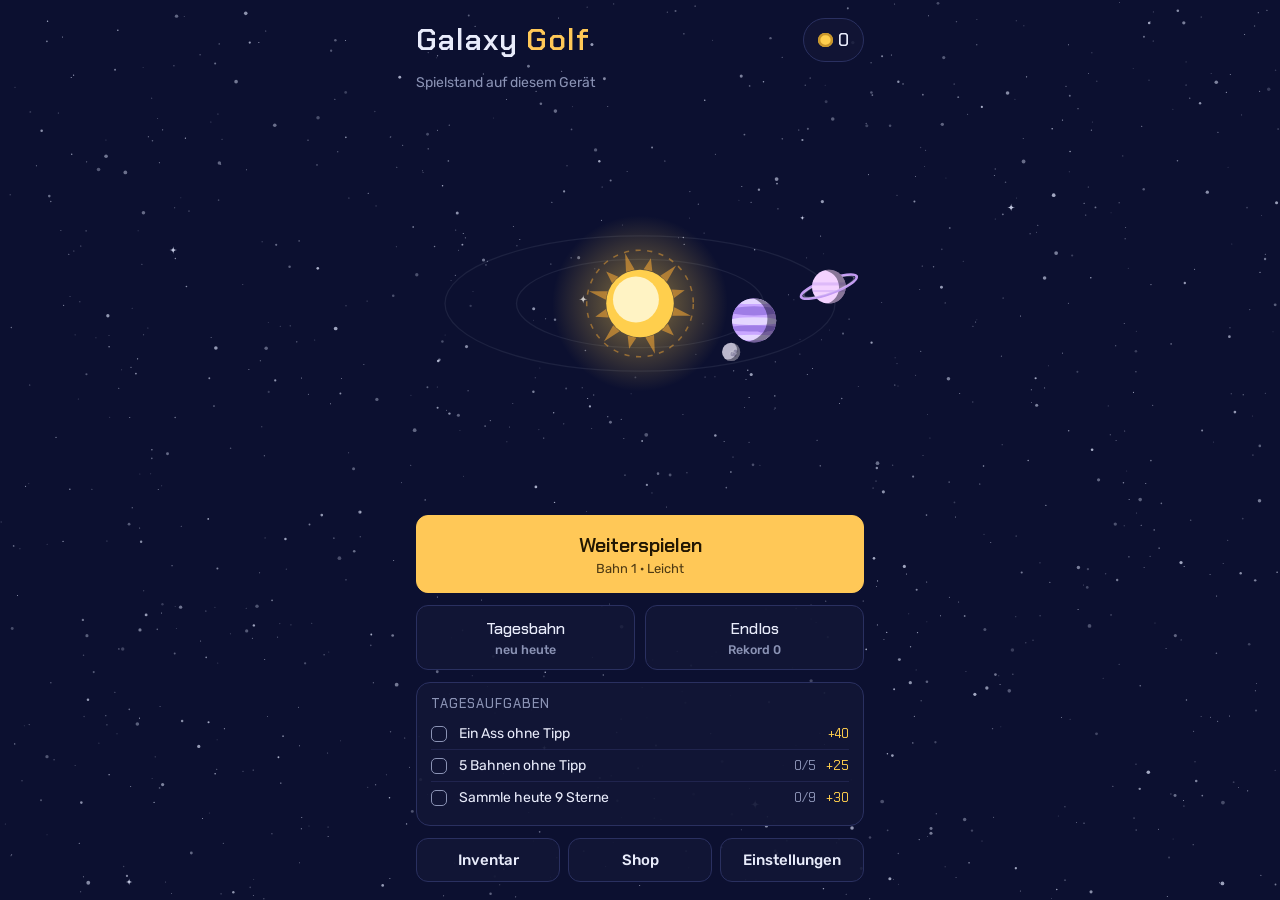
==== commit 4c6da82b: "iPhone: Startbildschirm-Kulisse unter dem Text, einheitlicher Hintergrund, kein seitliches Verrutsch" ====
--- a/site/index.html
+++ b/site/index.html
@@ -29,7 +29,8 @@
   color-scheme:dark;
 }
 [hidden]{display:none!important}
-html,body{height:100%}
+html,body{height:100%;overflow:hidden;overscroll-behavior:none;touch-action:manipulation}
+html{background:var(--feld,var(--void))}
 body{margin:0;background:var(--void);color:var(--ink);font-family:var(--body);overflow:hidden;-webkit-user-select:none;user-select:none;-webkit-tap-highlight-color:transparent}
 input,select,textarea{-webkit-user-select:text;user-select:text}
 .sr{position:absolute;width:1px;height:1px;overflow:hidden;clip:rect(0 0 0 0);white-space:nowrap}
@@ -103,7 +104,7 @@
 .side .keys{margin:0;font-size:13px;line-height:2;color:var(--dim)}
 
 /* ---------- Startbildschirm ---------- */
-.home{position:fixed;inset:0;z-index:5;background:var(--void);overflow:hidden}
+.home{position:fixed;inset:0;z-index:5;background:var(--feld,var(--void));overflow:hidden}
 #hcv{position:absolute;inset:0;width:100%;height:100%}
 .hinhalt{position:relative;box-sizing:border-box;height:100%;overflow-y:auto;max-width:480px;margin:0 auto;display:flex;flex-direction:column;gap:12px;
   padding:max(18px,env(safe-area-inset-top,0px)) max(16px,env(safe-area-inset-right,0px)) max(18px,env(safe-area-inset-bottom,0px)) max(16px,env(safe-area-inset-left,0px))}
@@ -111,7 +112,7 @@
 .hkopf .brand{font-size:30px}
 :root[data-look="halloween"] .hkopf .brand{font-size:36px}
 .mzbig{flex:none;font-family:var(--display);font-size:18px;font-variant-numeric:tabular-nums;padding:8px 14px;border-radius:999px;background:color-mix(in srgb,var(--panel),transparent 15%)}
-.hallo{margin:0 0 auto;color:var(--dim);font-size:14px;min-height:150px}
+.hallo{margin:0;flex:1 0 auto!important;color:var(--dim);font-size:14px;min-height:190px}
 .hinhalt>button,.hinhalt>div,.hinhalt>section,.hinhalt>nav{flex:none}
 .gross{display:flex;flex-direction:column;align-items:center;gap:3px;font-family:var(--display);font-size:20px;font-weight:600;padding:16px}
 .gross small{font-family:var(--body);font-weight:400;font-size:13px;opacity:.8}
@@ -148,7 +149,7 @@
 .skopf h2{flex:1;margin:0;font-family:var(--display);font-weight:600;font-size:20px}
 .zur{flex:none;padding:10px 14px}
 .smz{font-family:var(--display);font-size:16px;font-variant-numeric:tabular-nums;white-space:nowrap}
-.sinhalt{overflow-y:auto;overscroll-behavior:contain;box-sizing:border-box;width:100%;max-width:760px;margin:0 auto;display:flex;flex-direction:column;gap:12px;
+.sinhalt{overflow-y:auto;overflow-x:hidden;overscroll-behavior:contain;box-sizing:border-box;width:100%;max-width:760px;margin:0 auto;display:flex;flex-direction:column;gap:12px;
   padding:16px max(16px,env(safe-area-inset-right,0px)) max(24px,env(safe-area-inset-bottom,0px)) max(16px,env(safe-area-inset-left,0px))}
 .tabs4,.tabs2{display:grid;grid-template-columns:repeat(4,1fr);gap:6px}
 .tabs2{grid-template-columns:1fr 1fr}
@@ -251,7 +252,7 @@
   .side{display:flex;grid-area:side;flex-direction:column;gap:22px;min-height:0;overflow:hidden}
   .bar{display:grid;grid-template-columns:1fr 1fr}
   .msg{font-size:16px}
-  .hallo{min-height:220px}
+  .hallo{min-height:240px}
 }
 @media (max-height:600px){.side .legend{display:none}}
 @media (hover:none){.side .keys{display:none}}
@@ -637,7 +638,7 @@
       sun:['#fff7c2','#ffd23f','#ff8a00'],wh:['#2ef2ff','#ff2ec4'],shade:'rgba(0,0,0,0)',wind:'46,242,255'},pal:PAL_NE,sonne:'neonsun',mond:'neonmoon',stil:'neon',seed:5,bg:'raster'}
 };
 function setzeLook(id){LK=LOOKS[id]||LOOKS['o-klassisch'];C=LK.c;const r=document.documentElement;
-  for(const k in LK.css)r.style.setProperty('--'+k,LK.css[k]);r.style.setProperty('--brand',LK.brand||'var(--display)');
+  for(const k in LK.css)r.style.setProperty('--'+k,LK.css[k]);r.style.setProperty('--feld',LK.c.bg);r.style.setProperty('--brand',LK.brand||'var(--display)');
   r.dataset.look=id.slice(2);const m=document.querySelector('meta[name="theme-color"]');if(m)m.content=LK.css.void;}
 function mitLook(id,fn){const a=LK,b=C;LK=LOOKS[id];C=LK.c;try{fn();}finally{LK=a;C=b;}}
 function mitCtx(c,fn){const a=x;x=c;try{fn();}finally{x=a;}}
@@ -810,6 +811,9 @@
 const TIERS=['Leicht','Mittel','Schwer','Extrem','Kosmos'];
 const $=id=>document.getElementById(id);
 const cv=$('c');x=cv.getContext('2d');
+// iOS Safari ignoriert user-scalable=no: Zoomen per Geste und Doppeltipp abfangen, sonst verrutscht die Seite seitlich
+['gesturestart','gesturechange'].forEach(t=>document.addEventListener(t,e=>e.preventDefault(),{passive:false}));
+document.addEventListener('touchmove',e=>{if(e.touches.length>1)e.preventDefault();},{passive:false});
 const esc=s=>String(s).replace(/[&<>"']/g,c=>({'&':'&amp;','<':'&lt;','>':'&gt;','"':'&quot;',"'":'&#39;'}[c]));
 const zahl=n=>Number(n).toLocaleString('de-DE');
 const COIN='<i class="coin" aria-hidden="true"></i>';
@@ -1076,7 +1080,7 @@
   if(c.width!==Math.round(w*dpr)||c.height!==Math.round(h*dpr)||!hScene||hScene.look!==st.eq.o){c.width=Math.round(w*dpr);c.height=Math.round(h*dpr);
     hScene={look:st.eq.o,bg:buildBg(c.width,c.height,dpr),looks:mkLooks({p:[[0,0,26,4],[0,0,17,2],[0,0,7,1,1,30,1,0],[0,0,13,3]]},7)};}
   const g=c.getContext('2d');mitCtx(g,()=>{x.setTransform(1,0,0,1,0,0);x.drawImage(hScene.bg,0,0);x.setTransform(dpr,0,0,dpr,0,0);
-    const cx=w*.5,cy=Math.min(h*.22,150),s=Math.min(1.3,w/360);x.save();x.translate(cx,cy);x.scale(s,s);
+    const hr=document.querySelector('.hallo'),cr=c.getBoundingClientRect(),hb=hr?hr.getBoundingClientRect():null,cx=w*.5,cy=hb?hb.top-cr.top+30+(hb.height-30)/2:Math.min(h*.22,150),s=Math.min(1.3,w/360,hb?(hb.height-30)/110:1);x.save();x.translate(cx,cy);x.scale(s,s);
     const a1=anim*.25,a2=-anim*.16,p1=[Math.cos(a1)*95,Math.sin(a1)*34,17,2],p2=[Math.cos(a2)*150,Math.sin(a2)*52,13,3],m=[p1[0]+Math.cos(anim*1.4)*30,p1[1]+Math.sin(anim*1.4)*30,7,1],P=[[0,0,26,4],p1,m,p2];
     x.strokeStyle='rgba('+C.star+',.08)';x.lineWidth=1;x.beginPath();x.ellipse(0,0,95,34,0,0,7);x.stroke();x.beginPath();x.ellipse(0,0,150,52,0,0,7);x.stroke();
     const order=[3,1,2,0].sort((i,j)=>P[i][1]-P[j][1]);for(const i of order)drawBody(hScene.looks[i],P[i],P,1);
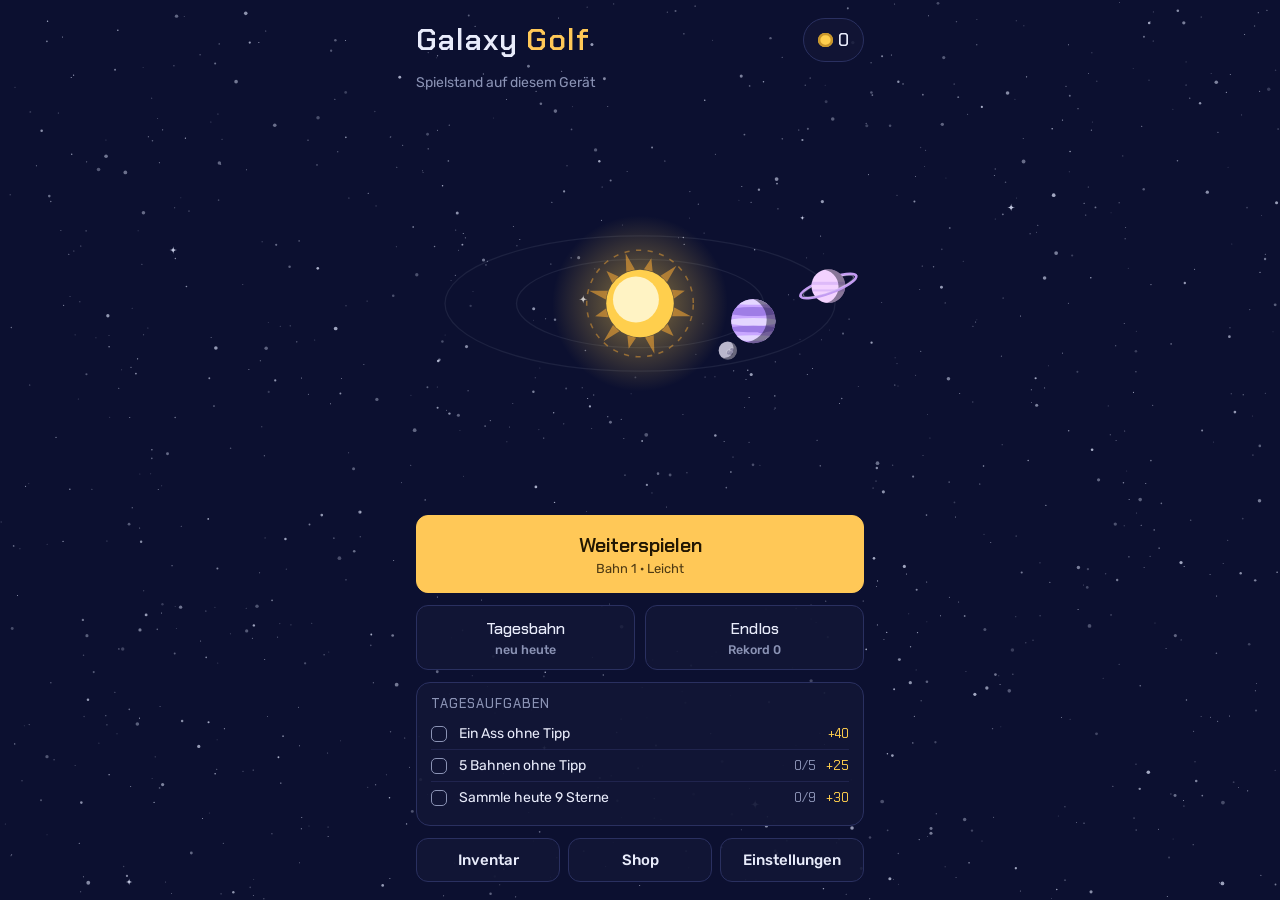
==== commit 283c1c92: "iPhone-App: volle Bildschirmhöhe statt Streifen am unteren Rand iOS meldet in der Home-Bildschirm-Ap" ====
--- a/site/index.html
+++ b/site/index.html
@@ -30,7 +30,8 @@
 }
 [hidden]{display:none!important}
 html,body{height:100%;overflow:hidden;overscroll-behavior:none;touch-action:manipulation}
-html{background:var(--feld,var(--void))}
+html{background:var(--feld,var(--void));height:var(--app-h,100%)}
+body{height:100%}
 body{margin:0;background:var(--void);color:var(--ink);font-family:var(--body);overflow:hidden;-webkit-user-select:none;user-select:none;-webkit-tap-highlight-color:transparent}
 input,select,textarea{-webkit-user-select:text;user-select:text}
 .sr{position:absolute;width:1px;height:1px;overflow:hidden;clip:rect(0 0 0 0);white-space:nowrap}
@@ -104,7 +105,7 @@
 .side .keys{margin:0;font-size:13px;line-height:2;color:var(--dim)}
 
 /* ---------- Startbildschirm ---------- */
-.home{position:fixed;inset:0;z-index:5;background:var(--feld,var(--void));overflow:hidden}
+.home{position:fixed;inset:0 0 auto 0;height:var(--app-h,100%);z-index:5;background:var(--feld,var(--void));overflow:hidden}
 #hcv{position:absolute;inset:0;width:100%;height:100%}
 .hinhalt{position:relative;box-sizing:border-box;height:100%;overflow-y:auto;max-width:480px;margin:0 auto;display:flex;flex-direction:column;gap:12px;
   padding:max(18px,env(safe-area-inset-top,0px)) max(16px,env(safe-area-inset-right,0px)) max(18px,env(safe-area-inset-bottom,0px)) max(16px,env(safe-area-inset-left,0px))}
@@ -144,7 +145,7 @@
 .notiz .row button{flex:1}
 
 /* ---------- Seiten ---------- */
-.scr{position:fixed;inset:0;z-index:6;background:var(--void);display:grid;grid-template-rows:auto minmax(0,1fr)}
+.scr{position:fixed;inset:0 0 auto 0;height:var(--app-h,100%);z-index:6;background:var(--void);display:grid;grid-template-rows:auto minmax(0,1fr)}
 .skopf{display:flex;align-items:center;gap:12px;padding:max(10px,env(safe-area-inset-top,0px)) max(16px,env(safe-area-inset-right,0px)) 10px max(16px,env(safe-area-inset-left,0px));border-bottom:1px solid var(--line)}
 .skopf h2{flex:1;margin:0;font-family:var(--display);font-weight:600;font-size:20px}
 .zur{flex:none;padding:10px 14px}
@@ -811,6 +812,11 @@
 const TIERS=['Leicht','Mittel','Schwer','Extrem','Kosmos'];
 const $=id=>document.getElementById(id);
 const cv=$('c');x=cv.getContext('2d');
+// iPhone-App vom Home-Bildschirm: iOS meldet dort eine um die Statusleiste zu kurze Höhe, unten bleibt ein Streifen.
+// Dort gilt deshalb die volle Bildschirmhöhe, sonst die sichtbare Höhe des Fensters.
+function appHoehe(){let h=innerHeight;if(navigator.standalone===true&&/iPhone|iPod/.test(navigator.userAgent)){const a=Math.max(screen.width,screen.height),b=Math.min(screen.width,screen.height);h=innerWidth<innerHeight?a:b;}
+  document.documentElement.style.setProperty('--app-h',h+'px');}
+appHoehe();addEventListener('resize',appHoehe);addEventListener('orientationchange',()=>setTimeout(appHoehe,300));
 // iOS Safari ignoriert user-scalable=no: Zoomen per Geste und Doppeltipp abfangen, sonst verrutscht die Seite seitlich
 ['gesturestart','gesturechange'].forEach(t=>document.addEventListener(t,e=>e.preventDefault(),{passive:false}));
 document.addEventListener('touchmove',e=>{if(e.touches.length>1)e.preventDefault();},{passive:false});
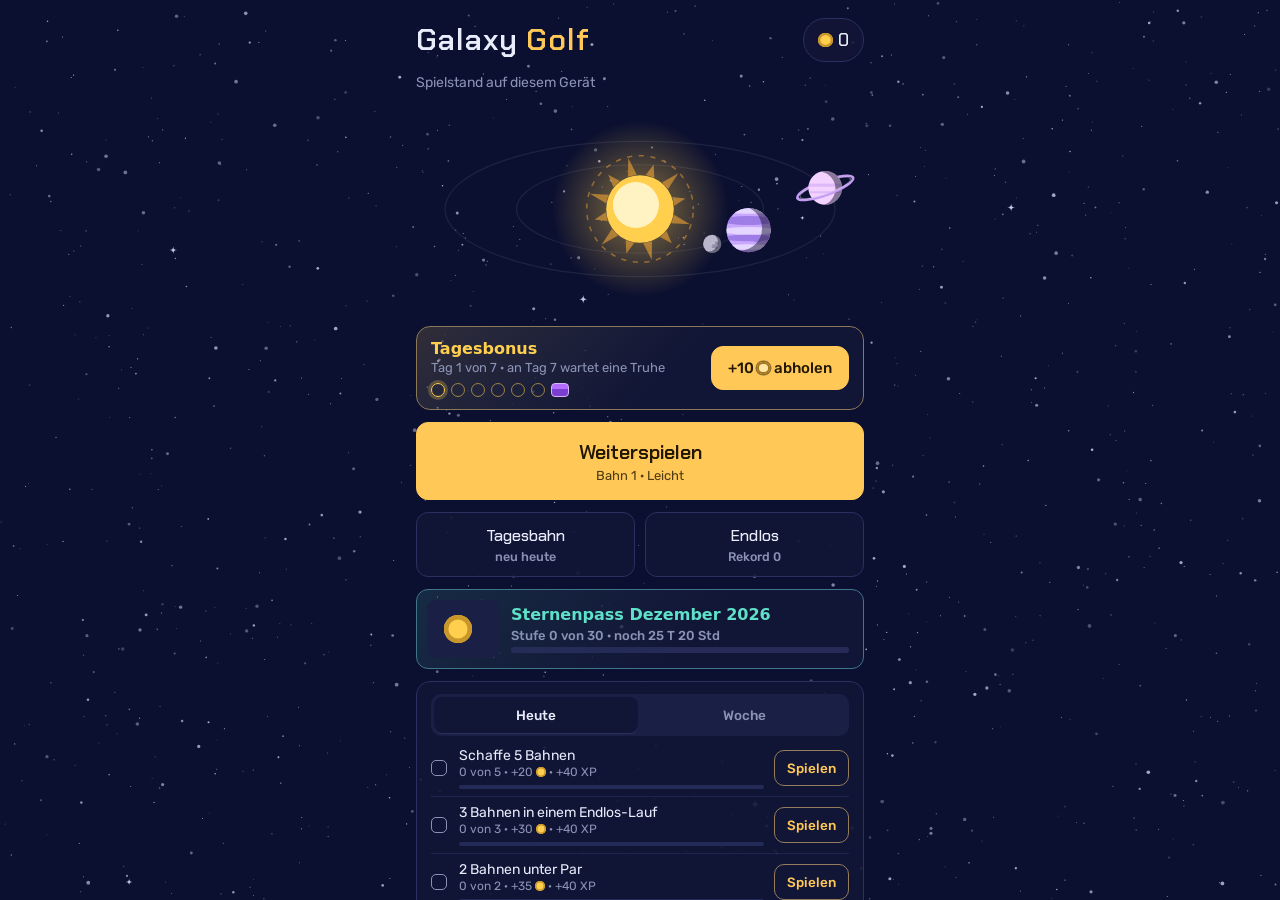
==== commit a2393217: "Shop-Wechsel, Großansicht, Kauf-Moment, Sternenpass, Tagesbonus, Wochen-Herausforderungen, Rangliste" ====
--- a/site/index.html
+++ b/site/index.html
@@ -172,7 +172,7 @@
 .slot{display:flex;flex-direction:column;align-items:stretch;gap:3px;padding:6px 6px 8px;text-align:left;min-width:0}
 .slot canvas{width:100%;aspect-ratio:5/4;border-radius:7px;display:block}
 .slot span{font-size:11px;text-transform:uppercase;letter-spacing:.07em;color:var(--dim);margin-top:2px}
-.slot b{font-weight:500;font-size:13px;line-height:1.25;overflow-wrap:anywhere}
+.slot b{font-weight:500;font-size:13px;line-height:1.25;overflow-wrap:anywhere;hyphens:auto;-webkit-hyphens:auto}
 .slot[aria-selected="true"]{border-color:var(--acc);background:var(--panel2);box-shadow:inset 0 0 0 1px var(--acc)}
 .slot[aria-selected="true"] span{color:var(--acc)}
 .dabei{display:flex;align-items:center;gap:14px;font-family:var(--display);font-size:17px}
@@ -298,6 +298,139 @@
 .abz small{color:var(--dim);font-size:13px}
 .dbild{width:100%;aspect-ratio:3/2;border-radius:12px;display:block}
 @media (prefers-reduced-motion:reduce){.stabs{scroll-behavior:auto}}
+
+/* ---------- Aufgaben-Bahnen, Gewinn-Karte ---------- */
+.ta{color:#ff9ad5}
+.card .gewinne{display:flex;justify-content:center;gap:14px;align-items:baseline;min-height:0}
+.card .gewinne:empty{display:none}
+.card .gewinne .plus{font-family:var(--display);font-size:20px;color:var(--gold)}
+.card .gewinne .xp{font-family:var(--display);font-size:17px;color:#5fe0c8}
+.card .passneu{color:#5fe0c8;font-family:var(--display);font-size:16px}
+.card .row.wrap .breit{flex:1 1 100%}
+
+/* ---------- Startbildschirm: Tagesbonus, Sternenpass, Aufgaben ---------- */
+.bonus{position:relative;background:linear-gradient(135deg,color-mix(in srgb,var(--gold),transparent 84%),var(--panel) 55%);border:1px solid color-mix(in srgb,var(--gold),var(--line) 55%);border-radius:14px;padding:12px 14px;display:grid;grid-template-columns:1fr auto;gap:8px 12px;align-items:center}
+.bkopf{display:flex;flex-direction:column;gap:2px}
+.bkopf b{font-family:var(--display);font-size:16px;color:var(--gold)}
+.bkopf span{font-size:13px;color:var(--dim)}
+.bdots{grid-column:1;display:flex;gap:6px}
+.bdots i{width:14px;height:14px;border-radius:50%;border:1.5px solid color-mix(in srgb,var(--gold),transparent 45%);box-sizing:border-box}
+.bdots i.ok{background:var(--gold);border-color:var(--gold)}
+.bdots i.jetzt{border-color:var(--gold);box-shadow:0 0 0 3px color-mix(in srgb,var(--gold),transparent 75%);animation:puls 1.6s ease-in-out infinite}
+.bdots i.truhe{border-radius:4px;width:18px;background:linear-gradient(180deg,#b46cff 0 45%,#7a3fd0 45%);border-color:#d9b3ff}
+.bdots i.truhe.jetzt{box-shadow:0 0 0 3px rgba(180,108,255,.35)}
+.bonus button{grid-column:2;grid-row:1/3;flex:none;padding:12px 16px;white-space:nowrap}
+@keyframes puls{50%{box-shadow:0 0 0 6px color-mix(in srgb,var(--gold),transparent 88%)}}
+.passk{display:grid;grid-template-columns:72px 1fr;gap:12px;align-items:center;text-align:left;padding:10px 14px 10px 10px;background:linear-gradient(135deg,rgba(95,224,200,.13),var(--panel) 60%);border-color:color-mix(in srgb,#5fe0c8,var(--line) 60%)}
+.pkbild{width:72px;aspect-ratio:5/4;border-radius:9px;display:block}
+.pkmz{display:flex;align-items:center;justify-content:center;font-size:34px;background:var(--panel2)}
+.pktext{display:flex;flex-direction:column;gap:4px;min-width:0}
+.pktext b{font-family:var(--display);font-size:16px;color:#5fe0c8}
+.pktext small{font-size:13px;color:var(--dim)}
+.pkbar,.abar,.pbalken{display:block;height:6px;border-radius:999px;background:color-mix(in srgb,var(--line),transparent 20%);overflow:hidden}
+.pkbar i,.abar i,.pbalken i{display:block;height:100%;border-radius:inherit;background:linear-gradient(90deg,#5fe0c8,#7ad3ff)}
+.abar{height:4px;margin-top:5px}
+.abar i{background:var(--acc)}
+.atabs{display:grid;grid-template-columns:1fr 1fr;gap:4px;padding:3px;border-radius:10px;background:var(--panel2);margin-bottom:4px}
+.atabs button{min-height:36px;padding:6px;font-size:13.5px;border:0;border-radius:8px;background:transparent;color:var(--dim)}
+.atabs button[aria-selected="true"]{background:var(--panel);color:var(--ink);box-shadow:0 1px 0 var(--line)}
+.aufg li{grid-template-columns:18px minmax(0,1fr) auto}
+.aufg .at{display:flex;flex-direction:column;gap:1px;min-width:0}
+.aufg .at small{font-size:12px;color:var(--dim);display:flex;align-items:center;flex-wrap:wrap}
+.aufg .at small .coin{margin-left:.25em}
+.aufg li.ok .att{color:var(--dim);text-decoration:line-through}
+.los{flex:none;min-height:36px;padding:6px 12px;font-size:13.5px;border-radius:10px;border-color:color-mix(in srgb,var(--acc),var(--line) 50%);color:var(--acc)}
+.aufghin{margin:6px 0 0;font-size:12.5px;color:var(--dim)}
+.hnav{grid-template-columns:repeat(4,minmax(0,1fr))}
+.hnav button{font-size:14px;padding:12px 2px}
+
+/* ---------- Shop ---------- */
+.karte[data-r="gewoehnlich"]{--r:#aab3cf}.karte[data-r="pass"]{--r:#5fe0c8}
+.marken{position:absolute;top:14px;left:14px;right:14px;z-index:1;display:flex;flex-wrap:wrap;gap:4px;pointer-events:none}
+.mk{font:600 11.5px var(--display);padding:2px 7px;border-radius:6px;letter-spacing:.03em;color:#fff;background:#3c4470}
+.mk.neu{background:#2fbf71;color:#03140a}
+.mk.zurueck{background:#4fa3ff;color:#031426}
+.mk.rabatt{background:#ff4d6d}
+.hlgrid{grid-template-columns:repeat(2,minmax(0,1fr))}
+.karte.hl{border-width:1.5px;box-shadow:0 0 0 1px color-mix(in srgb,var(--r),transparent 60%),0 6px 22px -10px var(--r)}
+.karte.hl b{font-size:16px}
+.karte.hl canvas{animation:glanz 3.2s ease-in-out infinite}
+@keyframes glanz{50%{filter:brightness(1.12) saturate(1.1)}}
+.karte.frei small{color:#5fd39a}
+.item.karte.zu{opacity:.6}
+
+/* ---------- Großansicht ---------- */
+.gross-ov{position:fixed;inset:0;z-index:8;display:flex;align-items:center;justify-content:center;background:rgba(2,3,12,.7);padding:16px;box-sizing:border-box}
+.gkarte{position:relative;--r:#9aa3c2;width:min(440px,100%);max-height:100%;overflow-y:auto;box-sizing:border-box;border-radius:20px;border:1.5px solid color-mix(in srgb,var(--r),var(--line) 40%);
+  background:linear-gradient(180deg,color-mix(in srgb,var(--r),transparent 78%),var(--panel) 46%);padding:14px;display:flex;flex-direction:column;gap:12px;box-shadow:0 18px 60px -20px var(--r)}
+#g-cv{display:block;width:100%;aspect-ratio:16/9;border-radius:14px;border:1px solid var(--line)}
+.gzu{position:absolute;top:20px;right:20px;z-index:1;flex:none;width:40px;height:40px;min-height:0;padding:0;border-radius:50%;font-size:22px;line-height:1;background:rgba(0,0,0,.45);border-color:rgba(255,255,255,.2)}
+.ginfo{display:flex;flex-direction:column;gap:4px;padding:0 4px}
+.ginfo .rar{font-size:11.5px;font-weight:500;text-transform:uppercase;letter-spacing:.1em;color:var(--r)}
+.ginfo h3{margin:0;font-family:var(--display);font-size:26px;font-weight:600}
+.ginfo p{margin:2px 0 0;color:var(--dim);line-height:1.5;font-size:14.5px}
+.gkarte .row button{flex:1}
+.gkarte s,.karte s{color:var(--dim);font-family:var(--body);font-size:.9em;margin-right:4px}
+
+/* ---------- Kauf-Moment ---------- */
+.moment{position:fixed;inset:0;z-index:9;background:radial-gradient(circle at 50% 42%,rgba(20,18,40,.88),rgba(2,2,8,.96));display:flex;align-items:center;justify-content:center;padding:20px;box-sizing:border-box}
+#m-cv{position:absolute;inset:0;width:100%;height:100%;display:block;pointer-events:none}
+.minhalt{position:relative;--r:#ffcf4d;width:min(400px,100%);display:flex;flex-direction:column;align-items:center;text-align:center;gap:8px}
+.mrar{font:600 12px var(--display);text-transform:uppercase;letter-spacing:.14em;color:#0b0b14;background:var(--r);padding:4px 10px;border-radius:999px;animation:auf .4s .05s both}
+#m-item{width:min(300px,78vw);aspect-ratio:5/4;display:block;animation:sprung .7s cubic-bezier(.2,1.6,.4,1) both}
+.minhalt h2{margin:0;font-family:var(--display);font-size:30px;font-weight:600;color:var(--r);text-shadow:0 2px 18px color-mix(in srgb,var(--r),transparent 40%);animation:auf .4s .25s both}
+.mname{margin:0;font-family:var(--display);font-size:20px;animation:auf .4s .35s both}
+.mtext{margin:0;color:var(--dim);line-height:1.5;font-size:14.5px;max-width:34ch;animation:auf .4s .45s both}
+.minhalt .row{width:100%;margin-top:10px;animation:auf .4s .55s both}
+.minhalt .row button{flex:1}
+@keyframes sprung{0%{transform:scale(.2) rotate(-12deg);opacity:0}100%{transform:none;opacity:1}}
+@keyframes auf{0%{transform:translateY(10px);opacity:0}100%{transform:none;opacity:1}}
+
+/* ---------- Sternenpass ---------- */
+.passkopf{position:relative;display:grid;grid-template-columns:minmax(0,1fr);border-radius:16px;overflow:hidden;border:1px solid color-mix(in srgb,#5fe0c8,var(--line) 55%);background:var(--panel)}
+#pass-cv{display:block;width:100%;height:clamp(170px,44vw,250px)}
+.pkinfo{display:flex;flex-direction:column;gap:6px;padding:14px 16px 16px;--ev:#5fe0c8}
+.pkinfo h3{margin:0;font-family:var(--display);font-size:24px;color:#5fe0c8}
+.pkinfo p{margin:0;color:var(--dim);line-height:1.5;font-size:14px}
+.pkinfo p b{color:var(--ink)}
+.pfort{display:flex;justify-content:space-between;align-items:baseline;gap:12px;font-family:var(--display)}
+.pfort b{font-size:22px;font-weight:600}
+.pfort small{font-size:14px;color:var(--dim);font-weight:500}
+.pfort span{color:#5fe0c8;font-variant-numeric:tabular-nums}
+.pbalken{height:10px}
+.stufen{display:grid;grid-template-columns:repeat(auto-fill,minmax(64px,1fr));gap:6px;align-items:start}
+.stufe{position:relative;display:flex;flex-direction:column;align-items:center;gap:3px;padding:7px 4px 8px;border:1px solid var(--line);border-radius:10px;background:var(--panel);font-variant-numeric:tabular-nums}
+.stufe span{font-size:11px;color:var(--dim)}
+.stufe b{font-family:var(--display);font-size:14px;font-weight:500;display:flex;align-items:center}
+.stufe.fuenf{border-color:color-mix(in srgb,var(--gold),var(--line) 50%)}
+.stufe.ok{background:color-mix(in srgb,#5fe0c8,var(--panel) 82%);border-color:color-mix(in srgb,#5fe0c8,var(--line) 40%)}
+.stufe.ok::after{content:"✓";position:absolute;top:3px;right:6px;font-size:11px;color:#5fe0c8}
+.stufe.jetzt{border-color:#5fe0c8;box-shadow:0 0 0 2px rgba(95,224,200,.35)}
+.stufe.ende{grid-column:span 2;border-color:#5fe0c8}
+.stufe.ende canvas{width:100%;max-width:110px;aspect-ratio:5/4;border-radius:7px;display:block}
+.xpliste{list-style:none;margin:0;padding:0;display:flex;flex-direction:column}
+.xpliste li{display:flex;justify-content:space-between;gap:12px;padding:7px 0;border-top:1px solid color-mix(in srgb,var(--line),transparent 40%);font-size:14px}
+.xpliste li:first-child{border-top:0}
+.xpliste b{font-weight:500;color:#5fe0c8;white-space:nowrap}
+
+/* ---------- Rangliste ---------- */
+.rliste{list-style:none;margin:0;padding:0;display:flex;flex-direction:column;gap:6px}
+.rliste li{display:grid;grid-template-columns:34px minmax(0,1fr) auto auto;gap:10px;align-items:center;padding:10px 12px;border:1px solid var(--line);border-radius:12px;background:var(--panel)}
+.rplatz{font:600 17px var(--display);text-align:center;color:var(--dim);font-variant-numeric:tabular-nums}
+.rliste .p1 .rplatz{color:#ffcf4d}.rliste .p2 .rplatz{color:#d6dbea}.rliste .p3 .rplatz{color:#e09a62}
+.rname{font-weight:500;overflow:hidden;text-overflow:ellipsis;white-space:nowrap}
+.rname small{color:var(--dim);font-weight:400}
+.rst{color:var(--acc);letter-spacing:1px;font-size:13px}
+.rst i{font-style:normal;color:var(--line)}
+.rliste b{font-family:var(--display);font-size:18px;font-variant-numeric:tabular-nums;text-align:right}
+.rliste b small{font-size:12px;color:var(--dim);font-weight:400}
+.rliste li.ich{border-color:var(--acc);box-shadow:inset 0 0 0 1px var(--acc)}
+
+@media (max-width:370px){.bonus{grid-template-columns:1fr}.bonus button{grid-column:1;grid-row:auto}.hnav button{font-size:13px}.rst{display:none}.rliste li{grid-template-columns:30px minmax(0,1fr) auto}}
+@media (min-width:640px){.stufen{grid-template-columns:repeat(auto-fill,minmax(72px,1fr))}}
+@media (prefers-reduced-motion:reduce){.bdots i.jetzt,.karte.hl canvas,#m-item,.mrar,.minhalt h2,.mname,.mtext,.minhalt .row{animation:none}}
+button.go .coin{background:#ffe7a3;box-shadow:inset 0 0 0 .13em #a8751a,0 0 0 1.5px rgba(34,23,3,.5)}
+@media (max-width:400px){.slot b{font-size:12px}}
 </style>
 <div class="app">
   <header class="top">
@@ -343,11 +476,14 @@
   <header class="skopf"><button type="button" class="zur" id="zur">Zurück</button><h2 id="stitel"></h2><span class="smz" id="smz"></span></header>
   <div class="sinhalt" id="sinhalt"></div>
 </section>
+<div class="gross-ov" id="gross" hidden></div>
+<div class="moment" id="moment" hidden></div>
 <div class="dialog" id="dialog" hidden></div>
 <div class="toast" id="toast" role="status" hidden></div>
 <script>
 const LV=[{"b":[180,500],"h":[180,80],"par":3,"t":0,"s":[-2.4863,-0.2613],"p":[[180,290,40,1]]},{"b":[323,154],"h":[32,116],"par":2,"t":0,"s":[-3.4788,-2.5275],"p":[[170,131,37,2],[214,357,28,1]]},{"b":[46,243],"h":[315,178],"par":2,"t":0,"s":[2.4666,1.0982],"p":[[185,211,42,2],[203,370,33,1],[107,401,22,1],[142,60,32,1]]},{"b":[307,467],"h":[47,186],"par":2,"t":0,"s":[-2.1874,-0.7107],"p":[[159,311,26,4],[188,484,24,3],[33,384,24,1]]},{"b":[50,174],"h":[313,321],"par":2,"t":0,"s":[5.4699,0.5749],"p":[[193,269,45,3],[305,160,20,1],[89,66,21,1],[122,348,20,1]]},{"b":[318,491],"h":[45,78],"par":2,"t":0,"s":[-3.1124,-6.3814],"p":[[153,281,27,2],[99,183,27,1]]},{"b":[316,340],"h":[30,231],"par":2,"t":0,"s":[-3.3332,6.2689],"p":[[158,287,40,2],[266,303,21,1],[176,491,20,1],[113,396,26,1]],"w":[[259,420,112,107]]},{"b":[37,174],"h":[319,402],"par":2,"t":0,"s":[4.8732,0.5122],"p":[[203,329,31,4],[99,373,29,3],[254,66,27,3]]},{"b":[206,264],"h":[161,490],"par":2,"t":0,"s":[2.55,4.4167],"p":[[186,364,41,3],[44,120,32,1]]},{"b":[314,356],"h":[52,97],"par":2,"t":0,"s":[-4.9363,-2.85],"p":[[180,224,30,2],[128,126,25,1],[37,436,16,1]]},{"b":[310,383],"h":[48,323],"par":2,"t":0,"s":[-3.237,-3.126],"p":[[201,362,37,2],[309,70,14,1]]},{"b":[294,483],"h":[36,68],"par":2,"t":0,"s":[-2.5848,-6.3976],"p":[[116,230,36,3],[104,470,14,1]]},{"b":[217,494],"h":[215,70],"par":2,"t":0,"s":[-0.7794,-0.45],"p":[[211,298,30,1],[59,283,30,1],[302,499,13,1]]},{"b":[316,158],"h":[38,434],"par":2,"t":0,"s":[-4.5838,2.2357],"p":[[152,326,48,2],[170,61,15,1],[70,166,26,1],[181,150,12,1],[314,495,38,2]]},{"b":[170,247],"h":[259,501],"par":2,"t":0,"s":[3.9733,2.1126],"p":[[216,409,41,2],[176,316,28,3]]},{"b":[281,60],"h":[201,476],"par":2,"t":0,"s":[0.4813,6.8832],"p":[[242,267,31,1]]},{"b":[327,54],"h":[45,496],"par":2,"t":0,"s":[0,7.1],"p":[[321,376,24,4],[194,240,40,3],[221,154,13,1],[124,375,18,1],[0,0,10,1,0,84,-1,3.39]],"w":[[321,210,56,355]]},{"b":[59,51],"h":[329,504],"par":2,"t":0,"s":[0.3758,2.6737],"p":[[239,324,30,1]]},{"b":[43,46],"h":[294,513],"par":2,"t":0,"s":[1.416,1.8124],"p":[[186,321,49,2],[102,490,31,3],[129,83,25,2]]},{"b":[263,68],"h":[178,501],"par":2,"t":0,"s":[0.2478,7.0957],"p":[[202,263,31,3],[43,289,16,1],[194,372,27,1]]},{"b":[289,61],"h":[282,508],"par":2,"t":0,"s":[1.8232,5.6112],"p":[[274,261,32,1],[131,289,30,2],[116,464,13,1]]},{"b":[63,49],"h":[323,506],"par":2,"t":0,"s":[-0.3709,0.5936],"p":[[166,257,31,3],[63,329,27,2]]},{"b":[49,314],"h":[321,177],"par":2,"t":0,"s":[2.8718,0.4036],"p":[[227,218,33,2],[152,279,16,1],[295,83,16,1]]},{"b":[309,67],"h":[58,488],"par":2,"t":0,"s":[-2.0086,6.1819],"p":[[166,253,32,1]]},{"b":[300,397],"h":[50,155],"par":2,"t":0,"s":[-2.2944,0.1604],"p":[[191,318,35,1],[110,257,16,1],[252,479,19,1],[71,417,35,1]]},{"b":[302,483],"h":[42,39],"par":2,"t":0,"s":[-4.5638,-5.4389],"p":[[183,246,35,2],[130,63,29,1]]},{"b":[313,519],"h":[67,48],"par":2,"t":0,"s":[-0.1455,-0.6847],"p":[[155,248,42,2],[306,322,21,1]]},{"b":[57,140],"h":[313,122],"par":2,"t":0,"s":[2.23,-2.1534],"p":[[227,105,33,1],[294,469,15,1],[301,385,32,1]],"w":[[271,274,105,145]]},{"b":[319,508],"h":[38,76],"par":2,"t":0,"s":[-5.4373,-4.2481],"p":[[185,323,37,3],[289,280,25,1],[238,68,13,1],[172,65,20,1]]},{"b":[317,41],"h":[70,492],"par":2,"t":0,"s":[-4.3712,5.5949],"p":[[178,295,29,1]]},{"b":[46,495],"h":[294,68],"par":2,"t":0,"s":[2.194,-6.7525],"p":[[203,234,42,3],[78,242,14,1]]},{"b":[316,76],"h":[45,517],"par":2,"t":0,"s":[0.1152,3.298],"p":[[163,318,39,3],[268,498,27,1]],"w":[[262,407,93,354]]},{"b":[325,57],"h":[60,489],"par":2,"t":0,"s":[-1.6693,6.695],"p":[[218,260,33,1],[33,249,24,1],[296,426,13,1],[190,430,26,1]],"w":[[140,117,295,193]]},{"b":[318,72],"h":[37,518],"par":2,"t":0,"s":[-3.101,1.1287],"p":[[193,314,25,1],[136,371,23,1]],"w":[[107,167,115,463]]},{"b":[53,50],"h":[327,494],"par":2,"t":0,"s":[1.076,0.2287],"p":[[214,308,23,1],[166,199,16,1]],"w":[[226,369,223,156]]},{"b":[328,230],"h":[36,113],"par":2,"t":0,"s":[-2.2839,1.0168],"p":[[195,409,27,4],[209,184,44,2],[56,371,21,1],[205,82,16,1]]},{"b":[314,422],"h":[55,307],"par":2,"t":0,"s":[-5.6445,0.7933],"p":[[182,356,49,2],[278,176,32,3],[154,210,17,1],[41,160,14,1],[217,250,21,1]],"w":[[79,492,107,113]]},{"b":[36,472],"h":[328,139],"par":2,"t":0,"s":[4.2286,-1.5391],"p":[[176,95,33,4],[160,277,40,2],[60,199,30,3]]},{"b":[303,494],"h":[42,66],"par":2,"t":0,"s":[-2.6934,0.1883],"p":[[145,267,35,1],[315,85,31,1]],"w":[[287,180,85,458]]},{"b":[217,518],"h":[87,79],"par":2,"t":0,"s":[0.1989,-5.6965],"p":[[165,234,29,4],[300,267,31,1],[272,162,28,1],[67,194,21,1]]},{"b":[37,518],"h":[303,70],"par":2,"t":0,"s":[-0.2163,-0.6657],"p":[[146,316,33,3],[49,277,23,1]],"w":[[30,169,118,406]]},{"b":[315,151],"h":[60,184],"par":2,"t":0,"s":[-3.3074,2.0667],"p":[[144,164,40,3],[227,404,26,2],[0,0,9,1,1,71,1,3.2]],"w":[[311,249,142,300]]},{"b":[301,262],"h":[45,290],"par":2,"t":0,"s":[-1.2929,-0.1359],"p":[[165,188,26,4],[223,283,21,1],[155,327,12,1],[288,456,22,1],[0,0,8,1,3,56,1,5.66]]},{"b":[311,209],"h":[43,205],"par":2,"t":0,"s":[-4.2878,-3.1153],"p":[[210,213,41,2],[228,361,14,1],[124,347,30,2]],"w":[[117,278,287,364]]},{"b":[183,271],"h":[81,71],"par":2,"t":0,"s":[-6.583,-2.6597],"p":[[170,158,34,4],[273,291,26,1],[218,363,18,1],[105,492,33,3]],"w":[[84,383,323,342]]},{"b":[36,373],"h":[328,181],"par":2,"t":0,"s":[3.2679,-0.4593],"p":[[150,277,24,3],[70,104,26,1],[0,0,10,1,0,78,1,1.82]]},{"b":[161,293],"h":[123,483],"par":2,"t":0,"s":[-4.1499,2.2065],"p":[[147,385,45,2],[267,235,35,2],[240,442,19,1],[0,0,8,1,1,84,-1,2.39]]},{"b":[310,115],"h":[36,156],"par":2,"t":0,"s":[-6.0559,-1.7365],"p":[[159,151,45,3],[121,402,22,1],[294,444,33,1],[0,0,10,1,0,93,-1,0.93],[0,0,11,1,1,65,-1,4.12]]},{"b":[305,150],"h":[39,327],"par":2,"t":0,"s":[-2.8718,0.4036],"p":[[147,285,36,2],[196,61,16,1],[232,415,23,1],[76,424,33,1]],"w":[[160,368,195,190]]},{"b":[178,267],"h":[70,514],"par":2,"t":0,"s":[-6.4839,2.3599],"p":[[146,395,35,4],[268,497,40,2],[267,169,17,1],[153,189,21,1],[0,0,11,1,1,74,-1,2.02]]},{"b":[45,298],"h":[314,466],"par":2,"t":0,"s":[5.5,0],"p":[[157,403,29,4],[201,166,30,1],[240,460,13,1],[324,175,15,1]],"w":[[329,320,111,198]]},{"b":[317,147],"h":[32,224],"par":2,"t":0,"s":[-1.7092,1.539],"p":[[146,140,41,2],[233,297,29,2],[0,0,9,1,0,75,-1,3.22],[0,0,7,1,1,63,-1,5.29]]},{"b":[303,147],"h":[36,278],"par":2,"t":0,"s":[-5.6861,-0.3976],"p":[[210,204,42,2],[221,418,29,3],[52,89,18,1],[0,0,12,1,1,73,-1,1.86]]},{"b":[56,372],"h":[305,395],"par":2,"t":0,"s":[3.7239,-2.15],"p":[[169,429,48,2],[176,251,15,1],[0,0,8,1,0,91,-1,4.26]]},{"b":[303,98],"h":[49,230],"par":2,"t":0,"s":[-3.3644,-0.9647],"p":[[194,192,39,3],[265,286,20,1],[245,383,30,2],[0,0,12,1,0,72,1,2.47]]},{"b":[41,253],"h":[306,212],"par":2,"t":0,"s":[4.0189,3.1399],"p":[[133,237,42,3],[125,482,35,2],[136,85,26,3],[255,80,16,1],[0,0,9,1,1,83,1,2.62]]},{"b":[251,60],"h":[127,477],"par":2,"t":0,"s":[-1.1147,1.0037],"p":[[200,255,28,1],[102,121,20,1],[0,0,11,1,0,65,-1,4.22]]},{"b":[319,288],"h":[52,314],"par":2,"t":0,"s":[-1.8641,2.2215],"p":[[226,325,22,1],[327,70,15,1],[0,0,9,1,0,60,1,3.2]]},{"b":[310,57],"h":[34,485],"par":2,"t":0,"s":[-0.9919,3.9782],"p":[[144,259,30,1],[34,95,22,1],[0,0,8,1,0,76,1,5.23]]},{"b":[307,332],"h":[49,156],"par":2,"t":0,"s":[-2.2851,-5.6558],"p":[[114,444,25,4],[203,287,42,3],[328,174,15,1],[106,334,22,1]],"w":[[241,467,193,100]]},{"b":[317,146],"h":[45,406],"par":2,"t":0,"s":[-3.35,5.8024],"p":[[180,271,38,3],[115,472,22,1],[0,0,10,1,0,82,1,3.37]]},{"b":[316,517],"h":[51,60],"par":2,"t":0,"s":[-0.6894,0.1216],"p":[[173,297,29,1],[43,444,21,1],[0,0,9,1,0,81,-1,5.45]]},{"b":[56,521],"h":[290,40],"par":2,"t":0,"s":[0.9603,-6.8328],"p":[[142,286,37,2],[241,134,27,1],[0,0,11,1,0,70,1,3.69]]},{"b":[295,57],"h":[40,512],"par":2,"t":0,"s":[-1.957,6.825],"p":[[163,323,33,1],[51,124,17,1],[0,0,9,1,0,88,1,5.83]]},{"b":[319,292],"h":[39,373],"par":2,"t":0,"s":[-4.617,5.1277],"p":[[181,314,31,4],[175,466,28,2],[132,215,21,1],[260,487,20,1],[40,262,25,2]],"w":[[271,94,262,424]]},{"b":[60,379],"h":[303,245],"par":2,"t":0,"s":[7.1,0],"p":[[150,270,34,4],[205,449,27,1],[234,209,18,1],[321,70,28,1]],"w":[[65,199,225,82]]},{"b":[324,71],"h":[33,486],"par":2,"t":0,"s":[-1.2992,-0.0454],"p":[[131,317,45,2],[251,226,37,3],[0,0,8,1,0,80,-1,1.98]],"w":[[269,355,112,94]]},{"b":[44,487],"h":[319,66],"par":2,"t":0,"s":[1.4266,-0.4635],"p":[[186,243,38,3],[60,113,20,1],[311,352,12,1],[0,0,12,1,0,93,1,5.34]],"w":[[133,100,180,394]]},{"b":[46,482],"h":[317,70],"par":2,"t":0,"s":[-0.121,0.4851],"p":[[151,294,22,1],[0,0,10,1,0,72,-1,5.56]],"w":[[112,422,323,325]]},{"b":[320,517],"h":[59,62],"par":2,"t":0,"s":[-2.1012,-0.9355],"p":[[205,278,28,3],[232,72,36,2],[142,228,21,1],[0,0,10,1,1,83,1,5.41]],"w":[[191,454,136,168]]},{"b":[317,493],"h":[37,61],"par":2,"t":1,"s":[-2.2915,-6.2959],"p":[[192,298,28,1]]},{"b":[313,375],"h":[46,248],"par":3,"t":1,"s":[-5.8104,1.0245],"p":[[221,305,48,3],[88,456,18,1],[256,438,14,1],[130,158,13,1]]},{"b":[37,509],"h":[318,62],"par":3,"t":1,"s":[1.1684,-0.5699],"p":[[195,240,29,1],[292,432,18,1]]},{"b":[65,53],"h":[290,516],"par":3,"t":1,"s":[4.1249,5.2797],"p":[[165,274,29,1]]},{"b":[306,516],"h":[282,48],"par":3,"t":1,"s":[-0.2394,-0.6578],"p":[[282,254,33,1],[111,200,31,1],[168,313,24,1],[72,375,13,1]]},{"b":[294,502],"h":[40,55],"par":3,"t":1,"s":[-0.5035,-0.4863],"p":[[196,325,29,2],[92,383,26,1]]},{"b":[33,341],"h":[320,137],"par":3,"t":1,"s":[-0.9992,-1.3753],"p":[[132,239,34,2],[125,318,17,1],[203,129,23,1]]},{"b":[61,506],"h":[122,44],"par":3,"t":1,"s":[2.4283,-6.6718],"p":[[75,278,37,3],[281,194,22,1]]},{"b":[308,501],"h":[310,42],"par":3,"t":1,"s":[2.1322,-6.5623],"p":[[262,320,40,3],[88,272,31,1],[229,209,26,1]]},{"b":[64,523],"h":[297,55],"par":3,"t":1,"s":[4.3712,-5.5949],"p":[[141,317,27,1],[184,233,24,1]]},{"b":[320,118],"h":[45,419],"par":3,"t":1,"s":[-6.4839,2.3599],"p":[[199,243,50,2],[34,209,21,1],[225,479,37,2],[139,399,34,1]]},{"b":[38,84],"h":[319,394],"par":3,"t":1,"s":[4.7924,1.7443],"p":[[201,260,47,3],[240,400,18,1],[44,386,31,2]]},{"b":[56,61],"h":[273,498],"par":3,"t":1,"s":[4.5638,5.4389],"p":[[172,270,32,1],[201,130,15,1]]},{"b":[305,66],"h":[53,502],"par":3,"t":1,"s":[-4.8196,4.6542],"p":[[169,310,30,2],[122,194,13,1],[247,228,29,1]]},{"b":[52,509],"h":[330,55],"par":3,"t":1,"s":[1.8468,-6.4405],"p":[[178,327,33,1],[207,440,19,1],[151,61,29,1]]},{"b":[59,482],"h":[328,78],"par":3,"t":1,"s":[2.4666,-1.0982],"p":[[204,244,39,2],[200,85,31,2]]},{"b":[173,68],"h":[309,484],"par":3,"t":1,"s":[3.7624,6.0211],"p":[[224,268,33,1],[326,231,15,1],[99,422,24,3]]},{"b":[45,57],"h":[324,495],"par":3,"t":1,"s":[2.4283,6.6718],"p":[[204,264,32,1],[139,217,13,1]]},{"b":[40,65],"h":[191,481],"par":3,"t":1,"s":[0.4953,7.0827],"p":[[118,253,38,3],[205,337,23,1]]},{"b":[290,60],"h":[68,498],"par":3,"t":1,"s":[0.9203,5.2195],"p":[[203,254,37,3],[242,152,24,1],[70,280,33,1]]},{"b":[301,79],"h":[52,507],"par":3,"t":1,"s":[-4.7508,5.2763],"p":[[173,288,27,1],[259,282,19,1]]},{"b":[264,51],"h":[221,496],"par":3,"t":1,"s":[0.9881,7.0309],"p":[[224,269,38,3],[129,398,28,2],[183,155,14,1]]},{"b":[33,515],"h":[325,75],"par":3,"t":1,"s":[2.8878,-6.4862],"p":[[210,259,32,1],[157,200,13,1]]},{"b":[67,57],"h":[320,496],"par":3,"t":1,"s":[5.1073,4.9321],"p":[[152,243,38,3],[155,473,22,1]]},{"b":[43,483],"h":[324,38],"par":3,"t":1,"s":[2.3599,-6.4839],"p":[[208,219,43,2],[140,91,22,1]]},{"b":[322,60],"h":[69,498],"par":3,"t":1,"s":[-2.4283,6.6718],"p":[[177,270,36,3],[140,494,14,1]]},{"b":[308,309],"h":[38,104],"par":3,"t":1,"s":[-1.5,0],"p":[[153,184,45,2],[157,354,33,1],[151,73,27,1],[46,251,35,1]]},{"b":[316,492],"h":[54,79],"par":3,"t":1,"s":[-1.4609,-5.0947],"p":[[139,264,42,3],[94,365,15,1]]},{"b":[67,69],"h":[304,515],"par":3,"t":1,"s":[4.2481,5.4373],"p":[[198,325,37,2],[265,262,15,1],[101,472,19,1]]},{"b":[58,65],"h":[317,518],"par":3,"t":1,"s":[1.6693,6.695],"p":[[224,276,43,3],[300,383,25,1],[248,83,17,1],[324,127,19,1]]},{"b":[313,154],"h":[44,422],"par":3,"t":1,"s":[-1.957,6.825],"p":[[171,279,37,3],[50,295,26,3],[251,221,27,1]]},{"b":[94,62],"h":[146,503],"par":3,"t":1,"s":[0.5814,1.5975],"p":[[107,295,28,1],[44,160,19,1],[170,170,28,2]]},{"b":[61,38],"h":[308,522],"par":3,"t":1,"s":[2.4283,6.6718],"p":[[204,316,20,1],[303,324,29,1]]},{"b":[85,509],"h":[232,50],"par":3,"t":1,"s":[0.4953,-7.0827],"p":[[143,325,30,1],[94,260,14,1]]},{"b":[83,515],"h":[112,45],"par":3,"t":1,"s":[-0.2034,0.4568],"p":[[122,258,44,2],[216,350,38,2],[170,111,38,2]]},{"b":[301,497],"h":[51,67],"par":3,"t":1,"s":[-4.2132,-3.5353],"p":[[127,254,31,2],[216,172,28,1],[254,287,28,1]]},{"b":[56,68],"h":[318,506],"par":3,"t":1,"s":[2.194,6.7525],"p":[[171,263,32,3]]},{"b":[316,489],"h":[55,45],"par":3,"t":1,"s":[-5.1325,-4.3067],"p":[[202,275,41,2],[301,162,17,1],[261,380,19,1]]},{"b":[249,59],"h":[116,510],"par":3,"t":1,"s":[-3.3332,6.2689],"p":[[177,308,33,1],[44,485,27,1],[202,438,22,1],[315,106,16,1],[81,348,33,2]]},{"b":[317,58],"h":[56,514],"par":3,"t":1,"s":[-4.7508,5.2763],"p":[[203,293,35,1],[37,126,13,1],[107,161,12,1]]},{"b":[67,502],"h":[325,70],"par":3,"t":1,"s":[4.8069,-3.7555],"p":[[220,294,38,2],[125,334,29,2]]},{"b":[292,56],"h":[69,515],"par":3,"t":1,"s":[-4.617,5.1277],"p":[[150,324,20,1],[161,408,25,1],[220,196,24,3],[259,416,33,3]]},{"b":[296,39],"h":[44,508],"par":3,"t":1,"s":[-4.7508,5.2763],"p":[[168,300,36,2],[216,211,25,3]]},{"b":[34,491],"h":[303,40],"par":3,"t":1,"s":[4.6757,-4.5153],"p":[[138,313,41,3],[288,261,27,2],[133,499,23,1]]},{"b":[59,79],"h":[316,497],"par":3,"t":1,"s":[4.0817,4.5332],"p":[[161,322,39,2],[181,435,33,1],[153,127,15,1]]},{"b":[321,399],"h":[39,329],"par":3,"t":1,"s":[-2.3234,-4.7636],"p":[[223,367,48,2],[78,383,18,1]]},{"b":[306,239],"h":[57,325],"par":3,"t":1,"s":[-1.2404,4.3257],"p":[[129,197,33,4],[149,318,37,3],[275,366,16,1],[269,139,27,3]]},{"b":[313,513],"h":[50,47],"par":3,"t":1,"s":[-1.1147,-1.0037],"p":[[252,201,28,4],[199,311,26,3],[145,384,35,3]]},{"b":[325,58],"h":[44,493],"par":3,"t":1,"s":[-5.1073,4.9321],"p":[[236,452,36,4],[217,268,33,2],[185,356,21,1],[84,133,30,3]]},{"b":[175,62],"h":[182,501],"par":3,"t":1,"s":[2.4428,1.9086],"p":[[268,372,35,4],[176,232,36,2],[308,100,31,3]]},{"b":[44,278],"h":[321,114],"par":3,"t":1,"s":[0.2129,-6.0963],"p":[[161,191,33,4],[179,490,34,3],[266,295,16,1],[115,319,18,1]]},{"b":[185,261],"h":[277,517],"par":3,"t":1,"s":[6.8891,1.7176],"p":[[217,368,34,4],[288,135,23,1],[129,216,26,1]]},{"b":[279,55],"h":[160,502],"par":3,"t":1,"s":[-2.6065,-1.2713],"p":[[174,362,28,4],[241,264,41,2],[287,412,32,1],[68,365,18,1]]},{"b":[156,266],"h":[170,514],"par":3,"t":1,"s":[-1.1435,5.3798],"p":[[246,74,34,4],[171,431,35,3],[83,271,31,2],[321,177,19,1]]},{"b":[41,176],"h":[328,410],"par":3,"t":1,"s":[5.8856,-0.4116],"p":[[92,309,31,4],[207,409,44,3],[294,475,26,3]]},{"b":[140,492],"h":[102,88],"par":3,"t":1,"s":[2.2944,-0.1604],"p":[[121,299,43,2],[299,279,14,1],[227,226,24,2],[323,447,13,1]],"w":[[41,232,262,367]]},{"b":[132,51],"h":[246,508],"par":3,"t":1,"s":[4.7544,1.1854],"p":[[216,309,49,3],[306,137,32,1],[323,369,23,1],[183,490,18,1],[182,107,28,2]],"w":[[243,108,142,424]]},{"b":[295,65],"h":[35,524],"par":3,"t":1,"s":[0.4597,1.8436],"p":[[127,270,34,1],[45,419,33,3]],"w":[[227,406,310,163]]},{"b":[32,40],"h":[292,518],"par":3,"t":1,"s":[2.6493,1.1795],"p":[[165,257,25,1],[73,299,21,1],[258,352,29,1]],"w":[[65,154,84,469]]},{"b":[328,449],"h":[51,220],"par":3,"t":1,"s":[-1.7046,2.3461],"p":[[202,341,43,3],[123,410,20,1],[255,229,20,1],[295,86,19,1]],"w":[[148,495,300,315]]},{"b":[45,49],"h":[302,506],"par":3,"t":1,"s":[3.8206,3.9564],"p":[[181,258,30,2],[252,432,24,2]],"w":[[116,443,327,357]]},{"b":[168,286],"h":[56,507],"par":3,"t":1,"s":[0.8161,4.6286],"p":[[133,416,35,1],[317,90,29,1],[229,240,31,3]],"w":[[65,423,104,229]]},{"b":[65,507],"h":[322,75],"par":3,"t":1,"s":[-0.6498,-1.7854],"p":[[199,303,32,3],[204,434,14,1]],"w":[[153,120,294,353]]},{"b":[39,492],"h":[299,57],"par":3,"t":1,"s":[5.1073,-4.9321],"p":[[170,274,38,3],[179,126,15,1],[129,179,27,1]],"w":[[41,353,268,466]]},{"b":[239,496],"h":[314,67],"par":2,"t":1,"s":[-0.2478,-7.0957],"p":[[285,288,39,2],[77,300,25,2],[151,150,18,1],[61,149,19,1],[0,0,7,1,0,76,1,4.14],[0,0,9,1,1,62,-1,2.38]]},{"b":[320,519],"h":[63,73],"par":3,"t":1,"s":[-1.0198,-3.1385],"p":[[165,263,28,2],[303,180,16,1],[0,0,9,1,0,78,1,5.93]]},{"b":[134,35],"h":[180,475],"par":3,"t":1,"s":[1.8127,4.9804],"p":[[133,287,30,3],[178,396,26,1],[0,0,10,1,0,63,-1,0.32]]},{"b":[319,77],"h":[66,512],"par":3,"t":1,"s":[-1.6545,1.5977],"p":[[180,309,33,1],[169,121,23,1],[155,417,22,1],[0,0,10,1,1,57,1,4.42]]},{"b":[185,267],"h":[74,493],"par":3,"t":1,"s":[0.6861,3.2279],"p":[[154,358,27,3],[0,0,7,1,0,66,1,1.74]]},{"b":[298,63],"h":[169,472],"par":3,"t":1,"s":[0.2481,-0.8651],"p":[[250,224,28,3],[162,143,24,2],[0,0,9,1,0,64,1,1.22]]},{"b":[298,44],"h":[160,471],"par":3,"t":1,"s":[-0.4953,7.0827],"p":[[213,230,35,1],[273,423,22,1],[0,0,8,1,0,88,-1,5.15],[0,0,8,1,1,60,1,4.57]]},{"b":[69,515],"h":[293,68],"par":3,"t":1,"s":[1.4346,-6.7492],"p":[[174,290,31,1],[312,270,29,2],[0,0,7,1,0,82,1,2.96]]},{"b":[163,252],"h":[241,508],"par":3,"t":1,"s":[-2.2065,4.1499],"p":[[299,397,26,4],[217,334,29,1],[278,186,24,1],[190,421,20,1]],"w":[[45,128,220,222]]},{"b":[111,48],"h":[52,515],"par":3,"t":1,"s":[-2.4283,6.6718],"p":[[78,282,41,2],[33,145,17,1],[275,463,32,1],[0,0,9,1,0,76,1,1.12],[0,0,9,1,2,82,1,4.15]]},{"b":[122,57],"h":[93,479],"par":3,"t":1,"s":[-2.8983,2.6096],"p":[[102,314,32,1],[128,119,21,1],[0,0,8,1,0,75,-1,5.1]]},{"b":[148,36],"h":[290,517],"par":3,"t":1,"s":[-0.7947,0.4225],"p":[[190,300,54,2],[58,449,21,1],[57,87,18,1],[0,0,12,1,0,92,1,5.7]]},{"b":[105,69],"h":[55,473],"par":3,"t":1,"s":[-2.5848,6.3976],"p":[[96,273,38,3],[230,446,16,1],[195,129,15,1],[149,488,31,1],[0,0,11,1,0,85,-1,0.57]]},{"b":[270,43],"h":[101,478],"par":3,"t":1,"s":[-0.7422,7.0611],"p":[[40,296,29,4],[156,241,41,2],[299,477,17,1]],"w":[[247,401,302,196]]},{"b":[291,39],"h":[46,522],"par":3,"t":1,"s":[-4.5638,5.4389],"p":[[152,455,31,4],[131,312,29,3],[47,308,18,1],[208,293,17,1]],"w":[[263,232,104,384]]},{"b":[308,403],"h":[56,114],"par":3,"t":1,"s":[-1.9422,1.8756],"p":[[212,296,42,2],[132,163,31,3],[302,86,13,1],[0,0,7,1,0,95,-1,4.26]]},{"b":[35,433],"h":[305,295],"par":3,"t":1,"s":[-1.957,-6.825],"p":[[141,418,29,4],[173,228,38,2],[60,60,38,2],[187,321,28,3]],"w":[[308,386,38,263]]},{"b":[59,188],"h":[328,352],"par":3,"t":1,"s":[4.0703,-2.35],"p":[[188,242,33,4],[163,492,33,1],[82,129,19,1],[227,104,30,1],[58,389,21,1],[0,0,10,1,1,82,-1,4.75]]},{"b":[322,43],"h":[59,516],"par":3,"t":1,"s":[-1.7854,-0.6498],"p":[[307,379,28,4],[237,244,37,3],[48,77,30,2],[188,435,20,1],[60,379,23,1],[312,476,19,1],[0,0,11,1,1,77,1,0.15]],"w":[[158,94,43,436]]},{"b":[168,268],"h":[268,507],"par":3,"t":1,"s":[3.2787,3.6414],"p":[[49,205,26,4],[241,437,29,1],[247,188,27,1],[0,0,8,1,0,94,1,3.05]],"w":[[175,443,189,106]]},{"b":[166,252],"h":[249,518],"par":3,"t":1,"s":[4.2878,3.1153],"p":[[101,94,32,4],[236,378,33,1],[202,162,16,1],[0,0,12,1,1,72,-1,4.1]],"w":[[244,86,103,316]]},{"b":[317,77],"h":[48,501],"par":3,"t":2,"s":[-1.3703,-0.6101],"p":[[224,285,40,3],[84,166,17,1],[166,201,16,1]]},{"b":[302,79],"h":[62,482],"par":3,"t":2,"s":[-3.9564,3.8206],"p":[[143,302,32,2],[124,396,24,3],[239,422,16,1]]},{"b":[299,54],"h":[42,512],"par":3,"t":2,"s":[-1.2329,6.9921],"p":[[217,254,31,1],[60,439,30,3]]},{"b":[141,507],"h":[109,52],"par":3,"t":2,"s":[-0.4593,-3.2679],"p":[[140,287,47,3],[247,224,12,1],[58,424,34,1],[98,126,21,1]]},{"b":[63,42],"h":[309,486],"par":3,"t":2,"s":[1.957,6.825],"p":[[201,239,38,2],[164,151,17,1]]},{"b":[311,492],"h":[46,58],"par":3,"t":2,"s":[-2.194,-6.7525],"p":[[176,280,28,3],[52,251,29,1],[218,388,19,1]]},{"b":[202,491],"h":[284,78],"par":3,"t":2,"s":[2.65,-4.5899],"p":[[257,235,36,2],[159,274,33,2],[51,175,39,2]]},{"b":[46,487],"h":[301,50],"par":3,"t":2,"s":[4.4352,-5.2857],"p":[[128,280,23,1],[314,123,27,3],[195,225,32,3],[312,367,27,3]]},{"b":[68,68],"h":[309,483],"par":3,"t":2,"s":[4.0985,4.2441],"p":[[231,315,31,3],[115,182,12,1]]},{"b":[284,514],"h":[227,83],"par":3,"t":2,"s":[-2.6289,-1.6427],"p":[[297,328,51,3],[205,157,27,3],[155,411,24,1]]},{"b":[293,40],"h":[55,519],"par":3,"t":2,"s":[-1.1634,6.5982],"p":[[167,261,47,3],[304,330,31,2],[139,471,20,1]]},{"b":[38,450],"h":[303,93],"par":3,"t":2,"s":[-0.286,-4.09],"p":[[217,319,34,1],[293,396,32,1],[197,86,23,1],[93,345,23,1]]},{"b":[295,481],"h":[64,49],"par":3,"t":2,"s":[-2.1651,-1.25],"p":[[163,312,35,2],[130,434,31,1],[257,109,37,3],[247,361,24,1]]},{"b":[305,52],"h":[56,513],"par":3,"t":2,"s":[-4.5638,5.4389],"p":[[211,324,34,2],[190,239,21,1]]},{"b":[310,56],"h":[44,507],"par":3,"t":2,"s":[-2.4032,0.6891],"p":[[197,253,47,3],[231,476,27,2],[109,89,33,3],[261,369,29,2]]},{"b":[62,489],"h":[329,75],"par":3,"t":2,"s":[1.1478,-0.6103],"p":[[223,265,36,2],[229,455,28,2],[296,181,31,2],[137,335,18,1]]},{"b":[298,487],"h":[39,68],"par":4,"t":2,"s":[-2.0704,-6.3721],"p":[[149,323,35,1],[293,260,19,1],[75,146,20,1],[48,238,22,1]]},{"b":[302,39],"h":[231,504],"par":4,"t":2,"s":[-3.0248,6.2017],"p":[[274,265,33,1],[314,126,13,1],[302,361,26,3]]},{"b":[58,520],"h":[294,79],"par":4,"t":2,"s":[0.6794,-6.4644],"p":[[147,303,35,1],[154,422,17,1]]},{"b":[47,78],"h":[318,487],"par":4,"t":2,"s":[0.9603,6.8328],"p":[[175,257,35,3],[238,168,24,1],[109,130,25,1]]},{"b":[40,500],"h":[308,55],"par":4,"t":2,"s":[-0.4036,-2.8718],"p":[[183,289,38,2],[84,353,15,1],[305,128,20,1]]},{"b":[279,45],"h":[57,484],"par":3,"t":2,"s":[-1.2329,6.9921],"p":[[43,216,24,4],[184,221,33,3],[320,282,15,1],[37,112,21,1]]},{"b":[315,120],"h":[44,424],"par":3,"t":2,"s":[-2.3383,-1.35],"p":[[164,189,25,4],[228,439,21,1],[102,315,34,1],[93,82,29,1],[209,352,16,1]]},{"b":[65,485],"h":[291,78],"par":3,"t":2,"s":[2.8366,-0.6029],"p":[[145,326,26,4],[245,392,22,1]]},{"b":[317,523],"h":[53,50],"par":3,"t":2,"s":[-0.9603,-6.8328],"p":[[85,248,36,4],[213,322,25,1],[33,370,16,1],[284,133,28,2]]},{"b":[309,58],"h":[61,487],"par":3,"t":2,"s":[-4.5638,5.4389],"p":[[240,438,26,4],[172,316,25,1],[111,186,14,1],[317,314,29,2]]},{"b":[61,69],"h":[315,519],"par":3,"t":2,"s":[0.2478,7.0957],"p":[[182,163,26,4],[221,287,32,3],[315,408,34,1]]},{"b":[30,402],"h":[323,245],"par":3,"t":2,"s":[-2.25,-3.8971],"p":[[116,268,29,4],[201,329,21,1],[47,485,27,3],[306,336,35,3],[251,259,27,2]]},{"b":[32,123],"h":[315,109],"par":3,"t":2,"s":[3.4445,-5.5123],"p":[[136,201,35,4],[236,370,37,2],[137,81,26,3],[283,199,32,2]]},{"b":[179,267],"h":[302,516],"par":3,"t":2,"s":[3.921,4.6729],"p":[[259,176,32,4],[244,403,44,3],[70,194,22,1]]},{"b":[245,35],"h":[228,516],"par":3,"t":2,"s":[-0.4286,4.0775],"p":[[90,323,26,4],[229,302,37,2],[285,175,37,2]]},{"b":[324,506],"h":[65,71],"par":3,"t":2,"s":[-1.9184,-0.8541],"p":[[281,160,30,4],[207,329,23,1],[191,464,24,3],[153,227,21,1]]},{"b":[320,52],"h":[69,507],"par":3,"t":2,"s":[-4.6542,4.8196],"p":[[239,440,26,4],[217,298,39,2],[125,440,24,1]]},{"b":[321,505],"h":[57,50],"par":3,"t":2,"s":[-0.4813,-6.8832],"p":[[187,142,32,4],[190,283,20,1],[58,178,28,3],[268,374,15,1]]},{"b":[300,523],"h":[50,69],"par":4,"t":2,"s":[-0.7422,-7.0611],"p":[[154,296,30,4],[270,144,22,1],[169,407,26,1]]},{"b":[47,512],"h":[328,53],"par":4,"t":2,"s":[3.8786,-0.4077],"p":[[234,282,28,4],[52,286,40,2],[71,130,26,1],[154,239,14,1]]},{"b":[61,63],"h":[324,500],"par":4,"t":2,"s":[1.4346,6.7492],"p":[[244,234,29,4],[70,377,32,1],[171,70,29,1]]},{"b":[168,274],"h":[59,47],"par":4,"t":2,"s":[2.4349,-6.0267],"p":[[114,184,33,4],[285,84,32,1],[261,253,37,3],[316,456,17,1],[227,393,37,3]]},{"b":[200,519],"h":[241,59],"par":4,"t":2,"s":[-3.9596,-4.1002],"p":[[254,380,28,4],[178,310,32,1],[314,198,23,1]]},{"b":[41,49],"h":[304,502],"par":4,"t":2,"s":[3.0698,-0.4314],"p":[[176,289,35,4],[290,404,39,2],[55,412,36,2],[283,67,31,2]]},{"b":[42,335],"h":[307,149],"par":4,"t":2,"s":[3.8648,1.885],"p":[[131,180,31,4],[175,441,38,2],[56,247,27,2],[34,495,24,3],[156,301,14,1],[236,323,24,1]]},{"b":[307,65],"h":[56,520],"par":4,"t":2,"s":[-3.79,3.4126],"p":[[124,402,27,4],[205,276,44,3],[72,284,13,1],[228,500,20,1],[171,185,16,1],[233,83,24,1]]},{"b":[137,61],"h":[148,476],"par":4,"t":2,"s":[-2.8065,6.3035],"p":[[258,269,30,4],[280,74,39,3],[211,173,29,1],[315,460,16,1]]},{"b":[74,46],"h":[154,518],"par":4,"t":2,"s":[-2.7705,3.546],"p":[[215,410,29,4],[160,255,46,3],[88,394,30,1],[325,124,20,1],[32,263,19,1],[320,228,17,1]]},{"b":[315,513],"h":[35,51],"par":4,"t":2,"s":[-4.6542,-4.8196],"p":[[269,190,25,4],[180,304,24,2],[299,332,12,1],[189,458,13,1],[151,91,34,2]]},{"b":[165,307],"h":[92,40],"par":4,"t":2,"s":[-2.5821,-4.8562],"p":[[61,383,32,4],[134,177,41,2],[329,292,15,1],[158,429,27,1]]},{"b":[221,67],"h":[246,505],"par":4,"t":2,"s":[-3.9733,2.1126],"p":[[257,192,27,4],[122,446,48,2],[264,349,26,1],[84,132,34,2],[182,306,34,2]]},{"b":[321,504],"h":[67,73],"par":4,"t":2,"s":[-5.6819,-3.5505],"p":[[152,214,28,4],[257,317,34,2],[307,416,21,1],[31,345,16,1],[289,224,31,1],[279,72,38,3]]},{"b":[49,484],"h":[328,59],"par":4,"t":2,"s":[5.2763,-4.7508],"p":[[35,219,26,4],[176,233,42,2],[326,191,12,1]]},{"b":[41,41],"h":[324,501],"par":4,"t":2,"s":[2.1557,4.8418],"p":[[238,277,33,4],[78,315,52,2],[305,134,27,1],[60,166,31,2],[132,104,28,3]]},{"b":[55,513],"h":[330,62],"par":4,"t":2,"s":[-1.0574,-0.3032],"p":[[66,104,25,4],[149,318,46,3],[313,493,28,3],[56,214,33,1],[247,294,14,1],[316,160,16,1]]},{"b":[326,348],"h":[53,299],"par":4,"t":2,"s":[-3.2992,-4.8913],"p":[[127,421,33,4],[188,309,38,2],[310,284,14,1],[272,100,32,1],[288,414,35,1]]},{"b":[37,521],"h":[314,52],"par":3,"t":2,"s":[5.1325,-4.3067],"p":[[126,326,28,1],[120,220,25,1],[95,413,21,1]],"w":[[292,217,134,63]]},{"b":[54,495],"h":[307,50],"par":3,"t":2,"s":[2.2651,0.3994],"p":[[167,246,26,3],[288,201,26,3],[66,365,25,1]],"w":[[83,133,197,303]]},{"b":[104,494],"h":[241,67],"par":3,"t":2,"s":[2.3783,2.8344],"p":[[126,286,47,2],[143,419,37,3],[284,140,31,3]],"w":[[64,145,269,395]]},{"b":[33,37],"h":[305,489],"par":3,"t":2,"s":[1.4417,0.9009],"p":[[121,244,35,1],[245,281,13,1],[205,339,18,1]],"w":[[73,63,324,184]]},{"b":[308,488],"h":[66,75],"par":4,"t":2,"s":[-2.2497,0.4782],"p":[[204,242,40,2],[266,346,24,3],[278,165,24,1],[87,317,12,1]],"w":[[329,96,35,316]]},{"b":[203,44],"h":[292,488],"par":4,"t":2,"s":[2.1201,1.3248],"p":[[281,285,41,2],[63,242,27,1],[201,123,33,2]],"w":[[273,357,47,162]]},{"b":[309,513],"h":[51,37],"par":4,"t":2,"s":[-1.0245,-5.8104],"p":[[217,277,26,1],[215,388,18,1]],"w":[[90,210,231,80]]},{"b":[310,54],"h":[47,488],"par":4,"t":2,"s":[-3.7489,1.075],"p":[[139,261,41,3],[224,447,14,1],[283,348,22,1],[235,125,16,1]],"w":[[205,308,67,396]]},{"b":[328,60],"h":[42,500],"par":4,"t":2,"s":[-1.7176,6.8891],"p":[[207,258,31,1],[230,169,28,3],[319,295,13,1]],"w":[[78,267,193,450]]},{"b":[300,71],"h":[44,481],"par":3,"t":2,"s":[-3.4038,3.5248],"p":[[193,307,29,1],[0,0,10,1,0,68,-1,4.92]]},{"b":[303,507],"h":[61,51],"par":3,"t":2,"s":[-2.194,-6.7525],"p":[[144,238,45,3],[297,368,17,1],[0,0,11,1,0,88,-1,3.17]]},{"b":[170,515],"h":[150,45],"par":3,"t":2,"s":[-2.6741,-5.4826],"p":[[120,290,35,1],[69,425,13,1],[261,207,17,1],[0,0,10,1,0,73,1,4.99]]},{"b":[324,38],"h":[67,493],"par":3,"t":2,"s":[-0.35,-0.6062],"p":[[171,259,42,3],[231,394,23,1],[85,166,19,1],[128,61,17,1],[0,0,12,1,0,81,-1,6.17],[0,0,9,1,1,75,-1,0]]},{"b":[30,454],"h":[320,148],"par":3,"t":2,"s":[4.0446,-1.9727],"p":[[213,278,25,2],[81,236,38,3],[196,149,18,1],[0,0,10,1,0,58,-1,1.27],[0,0,8,1,1,80,-1,0.89]]},{"b":[68,519],"h":[289,89],"par":3,"t":2,"s":[0.9046,-6.4367],"p":[[143,344,30,1],[0,0,8,1,0,68,-1,2.19]]},{"b":[59,511],"h":[300,56],"par":3,"t":2,"s":[1.9019,-6.6327],"p":[[217,300,44,2],[197,396,17,1],[122,62,32,1],[0,0,11,1,2,79,-1,0.05]]},{"b":[186,275],"h":[88,40],"par":3,"t":2,"s":[1.0245,-5.8104],"p":[[40,400,28,4],[135,152,45,2],[258,440,29,3],[306,328,31,1]],"w":[[37,189,134,413]]},{"b":[173,506],"h":[270,81],"par":3,"t":2,"s":[2.1276,-1.6623],"p":[[202,186,30,4],[178,312,30,1],[298,470,32,2],[96,432,24,2]],"w":[[143,397,121,79]]},{"b":[49,518],"h":[291,36],"par":4,"t":2,"s":[0.1989,-5.6965],"p":[[192,274,31,3],[316,359,31,2],[79,456,18,1],[0,0,12,1,0,77,1,3.52]]},{"b":[39,40],"h":[303,516],"par":3,"t":2,"s":[4.9321,5.1073],"p":[[162,399,30,4],[179,250,29,3],[147,176,17,1]],"w":[[129,130,66,426]]},{"b":[33,222],"h":[325,461],"par":4,"t":2,"s":[-3.9479,4.3846],"p":[[121,334,36,4],[195,426,33,2],[307,177,14,1],[252,347,16,1]],"w":[[97,419,231,90]]},{"b":[30,483],"h":[303,75],"par":4,"t":2,"s":[-2.1212,-2.5279],"p":[[228,425,27,4],[174,311,28,1],[206,183,23,1],[137,199,15,1]],"w":[[37,174,256,140]]},{"b":[53,488],"h":[304,79],"par":4,"t":2,"s":[-1.9405,-2.1551],"p":[[265,492,26,4],[179,326,45,2],[319,375,14,1],[301,194,37,2]],"w":[[174,135,56,290]]},{"b":[314,78],"h":[70,512],"par":3,"t":2,"s":[-4.388,4.2374],"p":[[227,492,32,4],[177,332,22,1],[283,314,32,1],[46,189,23,1],[0,0,8,1,0,85,1,1.67]]},{"b":[44,512],"h":[312,77],"par":3,"t":2,"s":[1.3199,-1.3667],"p":[[283,466,29,4],[146,339,42,3],[217,66,28,1],[0,0,11,1,0,90,-1,1.36],[0,0,7,1,1,77,-1,2.15]]},{"b":[66,61],"h":[299,496],"par":4,"t":2,"s":[4.9793,4.1781],"p":[[143,238,31,4],[217,427,34,1],[291,273,14,1],[217,134,33,1],[0,0,9,1,1,76,1,5.37]]},{"b":[215,520],"h":[53,89],"par":4,"t":2,"s":[-4.5179,-1.2955],"p":[[188,233,35,4],[78,348,41,2],[288,359,14,1],[247,306,16,1],[259,83,14,1],[0,0,8,1,1,76,-1,0.21]]},{"b":[62,36],"h":[291,519],"par":4,"t":2,"s":[0,3.9],"p":[[144,123,25,4],[195,270,41,2],[56,493,31,1],[68,330,33,2],[0,0,9,1,0,82,1,2.19],[0,0,8,1,1,74,-1,4.37]]},{"b":[294,523],"h":[69,65],"par":4,"t":2,"s":[-3.9412,1.1301],"p":[[251,299,33,4],[136,147,28,1],[67,286,36,3],[0,0,11,1,0,106,-1,4.98]]},{"b":[86,68],"h":[86,489],"par":4,"t":2,"s":[-3.5428,3.6686],"p":[[198,276,35,4],[200,476,43,3],[90,247,25,1],[290,151,22,1],[0,0,12,1,1,76,1,0.91]]},{"b":[55,359],"h":[314,99],"par":3,"t":2,"s":[3.2332,2.1809],"p":[[146,259,49,3],[229,447,25,1],[244,310,31,2],[0,0,10,1,1,80,-1,1.78]],"w":[[244,83,45,141]]},{"b":[295,68],"h":[44,493],"par":4,"t":2,"s":[-1.6209,6.501],"p":[[176,234,38,3],[119,375,16,1],[240,374,14,1],[0,0,11,1,0,75,1,0.82]],"w":[[265,323,53,163]]},{"b":[30,516],"h":[318,50],"par":4,"t":2,"s":[-1.4273,-5.7247],"p":[[263,483,33,4],[184,329,30,1],[283,187,30,2],[0,0,12,1,0,103,-1,1.42],[0,0,12,1,1,75,-1,1.59]],"w":[[325,252,58,137]]},{"b":[324,493],"h":[69,64],"par":4,"t":3,"s":[-5.7321,-2.0863],"p":[[232,290,34,3],[294,413,33,1],[310,297,13,1]]},{"b":[50,54],"h":[322,517],"par":4,"t":3,"s":[-2.2924,2.3738],"p":[[138,241,34,1],[104,113,23,1]]},{"b":[47,498],"h":[294,67],"par":4,"t":3,"s":[2.913,-1.0603],"p":[[190,316,35,2],[75,423,14,1],[248,108,15,1]]},{"b":[67,481],"h":[313,64],"par":4,"t":3,"s":[-1.1301,-3.9412],"p":[[234,275,48,2],[118,306,27,3],[190,404,31,2]]},{"b":[300,35],"h":[52,510],"par":5,"t":3,"s":[-0.0942,2.6984],"p":[[181,300,39,3],[217,210,12,1],[96,149,13,1],[252,79,23,1]]},{"b":[43,500],"h":[237,66],"par":5,"t":3,"s":[-0.7003,-6.6633],"p":[[132,327,23,1],[210,472,26,1],[270,390,23,1],[96,444,37,2]]},{"b":[315,399],"h":[51,145],"par":4,"t":3,"s":[3.4679,-4.7732],"p":[[195,390,33,4],[141,273,21,1],[273,218,21,1],[60,223,14,1]]},{"b":[298,525],"h":[58,55],"par":4,"t":3,"s":[1.8187,-1.05],"p":[[136,188,30,4],[142,328,40,2],[246,450,27,1],[246,200,13,1]]},{"b":[138,39],"h":[241,479],"par":4,"t":3,"s":[2.9493,2.8481],"p":[[139,217,32,4],[278,113,41,3],[98,455,32,2]]},{"b":[162,501],"h":[84,79],"par":4,"t":3,"s":[-5.1073,-4.9321],"p":[[208,333,33,4],[111,240,33,1],[242,454,21,1]]},{"b":[55,502],"h":[210,45],"par":4,"t":3,"s":[4.5973,-0.9772],"p":[[221,240,33,4],[140,75,28,2],[156,345,40,3]]},{"b":[119,502],"h":[152,56],"par":4,"t":3,"s":[5.421,-1.7614],"p":[[192,375,30,4],[101,276,30,1],[280,479,29,1],[106,426,27,2]]},{"b":[37,43],"h":[304,487],"par":4,"t":3,"s":[5.9756,3.45],"p":[[157,350,36,4],[135,195,33,1],[169,106,13,1]]},{"b":[68,495],"h":[62,85],"par":4,"t":3,"s":[-3.1455,-5.9157],"p":[[231,187,29,4],[95,335,45,2],[236,322,22,1],[327,421,16,1],[235,477,37,3]]},{"b":[146,495],"h":[150,73],"par":4,"t":3,"s":[-4.0104,-0.8524],"p":[[147,383,28,4],[127,291,22,1],[53,246,33,3],[229,274,17,1]]},{"b":[319,503],"h":[54,46],"par":4,"t":3,"s":[-3.2451,1.3111],"p":[[303,283,28,4],[209,230,28,1],[147,326,26,1],[93,116,27,3]]},{"b":[249,40],"h":[127,519],"par":4,"t":3,"s":[-4.9024,-1.4058],"p":[[91,183,36,4],[196,241,36,2],[304,207,18,1]]},{"b":[49,448],"h":[300,106],"par":4,"t":3,"s":[0,-7.1],"p":[[178,498,35,4],[142,310,30,3],[141,178,13,1],[161,95,22,1]]},{"b":[298,487],"h":[36,78],"par":4,"t":3,"s":[-5.4389,-4.5638],"p":[[295,235,25,4],[198,274,24,1],[258,132,33,1],[316,415,21,1]]},{"b":[301,187],"h":[60,180],"par":4,"t":3,"s":[-5.4373,4.2481],"p":[[319,73,32,4],[214,182,36,2],[67,62,24,3]]},{"b":[53,498],"h":[307,65],"par":4,"t":3,"s":[3.0981,0.1082],"p":[[141,174,31,4],[132,292,33,3],[37,190,17,1],[309,145,19,1]]},{"b":[185,68],"h":[61,505],"par":4,"t":3,"s":[1.6108,3.9869],"p":[[134,176,27,4],[240,104,20,1],[121,352,20,1],[297,346,32,3],[279,250,16,1]]},{"b":[49,477],"h":[317,269],"par":4,"t":3,"s":[3.4435,1.8309],"p":[[125,100,35,4],[176,370,28,1],[223,269,14,1],[56,401,24,1],[248,156,30,1],[272,341,33,2]]},{"b":[32,74],"h":[328,514],"par":4,"t":3,"s":[4.2878,3.1153],"p":[[146,237,34,4],[134,80,40,3],[317,329,28,2]]},{"b":[66,508],"h":[296,60],"par":4,"t":3,"s":[4.4753,0.4704],"p":[[140,367,32,4],[191,246,39,3],[114,154,24,1],[289,444,34,2]]},{"b":[52,59],"h":[326,517],"par":4,"t":3,"s":[-2.2851,5.6558],"p":[[181,210,35,4],[147,84,31,2],[76,239,12,1]]},{"b":[300,484],"h":[51,69],"par":4,"t":3,"s":[3.7536,-3.1497],"p":[[176,390,30,4],[178,238,43,2],[203,107,14,1],[115,459,20,1],[84,281,29,3]]},{"b":[317,57],"h":[59,512],"par":4,"t":3,"s":[-5.0225,-0.8856],"p":[[115,182,35,4],[183,293,33,2],[170,435,20,1],[316,437,14,1]]},{"b":[43,37],"h":[306,514],"par":4,"t":3,"s":[-2.2102,5.4704],"p":[[293,96,35,4],[218,270,48,2],[293,339,21,1],[93,291,21,1],[93,205,34,2]]},{"b":[163,272],"h":[282,518],"par":4,"t":3,"s":[5.1095,-2.95],"p":[[272,316,27,4],[176,484,41,3],[178,347,29,2],[69,289,33,1]]},{"b":[172,498],"h":[106,50],"par":4,"t":3,"s":[1.1851,-5.5754],"p":[[60,436,34,4],[179,296,37,2],[105,197,32,3],[317,486,20,1]]},{"b":[318,48],"h":[47,483],"par":5,"t":3,"s":[-5.4465,0.7655],"p":[[208,292,36,4],[299,212,28,2],[255,406,20,1],[77,245,38,2]]},{"b":[37,510],"h":[301,61],"par":5,"t":3,"s":[4.5838,2.2357],"p":[[211,412,34,4],[136,284,38,3],[66,172,15,1]]},{"b":[49,502],"h":[301,56],"par":5,"t":3,"s":[-2.3783,-2.8344],"p":[[235,365,28,4],[138,290,38,2],[196,184,15,1],[267,462,17,1],[127,199,20,1]]},{"b":[58,516],"h":[300,47],"par":5,"t":3,"s":[-3.25,-5.6292],"p":[[133,375,34,4],[175,261,32,1],[329,107,19,1],[273,180,16,1]]},{"b":[300,516],"h":[56,75],"par":5,"t":3,"s":[2.645,-3.6406],"p":[[121,488,30,4],[148,287,27,1],[213,435,24,3],[197,184,16,1]]},{"b":[172,491],"h":[276,87],"par":5,"t":3,"s":[-3.8024,-2.7626],"p":[[232,321,36,4],[307,422,43,2],[94,123,33,2],[74,444,32,2],[152,213,24,1]]},{"b":[201,36],"h":[98,509],"par":5,"t":3,"s":[0,5.7],"p":[[53,123,26,4],[179,279,37,2],[158,156,25,1],[245,97,32,1]]},{"b":[251,52],"h":[110,481],"par":5,"t":3,"s":[-6.108,-2.2231],"p":[[174,153,35,4],[105,383,34,3],[304,262,20,1],[156,292,25,2]]},{"b":[292,513],"h":[44,60],"par":5,"t":3,"s":[3.3991,-2.2927],"p":[[294,302,31,4],[141,318,23,1],[40,131,21,1]]},{"b":[326,515],"h":[53,54],"par":5,"t":3,"s":[3.2787,-3.6414],"p":[[103,458,33,4],[164,316,50,2],[281,257,30,1]]},{"b":[306,61],"h":[58,485],"par":5,"t":3,"s":[5.1277,4.617],"p":[[228,144,34,4],[199,247,24,2],[191,372,30,2],[100,196,30,1]]},{"b":[230,499],"h":[192,84],"par":5,"t":3,"s":[3.7624,-6.0211],"p":[[115,433,34,4],[224,317,26,1],[262,114,15,1],[39,241,14,1],[317,410,14,1]]},{"b":[42,46],"h":[307,491],"par":5,"t":3,"s":[-1.5725,6.3069],"p":[[185,97,33,4],[223,257,28,3],[287,114,16,1],[127,259,24,3]]},{"b":[77,51],"h":[267,498],"par":5,"t":3,"s":[0.4813,6.8832],"p":[[172,151,28,4],[164,251,24,2],[45,139,27,1],[80,315,13,1],[326,415,18,1]]},{"b":[283,498],"h":[93,60],"par":5,"t":3,"s":[-5.2586,-3.8206],"p":[[277,347,36,4],[245,229,39,2],[109,399,32,2],[190,487,33,1]]},{"b":[303,58],"h":[49,507],"par":4,"t":3,"s":[-4.9791,4.4832],"p":[[224,243,43,2],[197,488,13,1],[232,426,17,1],[176,360,20,1]],"w":[[324,354,145,209]]},{"b":[148,500],"h":[183,86],"par":4,"t":3,"s":[1.2822,-5.1426],"p":[[140,338,44,2],[224,406,33,3],[220,292,12,1]],"w":[[100,94,305,297]]},{"b":[33,524],"h":[327,45],"par":4,"t":3,"s":[2.6888,-1.0864],"p":[[178,280,22,1],[43,232,31,3],[52,64,19,1],[93,412,16,1],[0,0,11,1,0,64,1,4.48],[0,0,12,1,1,76,1,3.45]]},{"b":[315,503],"h":[39,65],"par":4,"t":3,"s":[-1.1287,-6.4013],"p":[[174,319,49,3],[264,261,17,1],[53,163,30,2],[143,472,22,1],[0,0,7,1,2,63,-1,0.66]]},{"b":[109,510],"h":[313,42],"par":4,"t":3,"s":[0.7016,-2.8139],"p":[[177,237,45,2],[281,453,26,3],[49,440,31,2],[39,331,27,2],[0,0,8,1,0,90,-1,3.16],[0,0,9,1,1,61,1,3.82]]},{"b":[66,46],"h":[288,474],"par":4,"t":3,"s":[-2.4666,1.0982],"p":[[196,213,38,2],[80,295,25,2],[105,102,28,1],[171,484,35,3],[252,341,34,1],[0,0,10,1,1,59,1,2.72]]},{"b":[323,58],"h":[54,500],"par":4,"t":3,"s":[-4.5332,4.0817],"p":[[177,281,45,3],[291,190,22,1],[182,150,24,1],[203,477,30,1],[0,0,8,1,1,67,1,6.06]]},{"b":[40,498],"h":[291,66],"par":4,"t":3,"s":[0.3697,-5.2871],"p":[[154,327,43,2],[294,243,27,2],[101,129,15,1],[153,227,18,1],[0,0,11,1,1,73,-1,5.85]]},{"b":[318,520],"h":[100,75],"par":4,"t":3,"s":[1.7366,-1.7983],"p":[[253,309,35,3],[276,479,15,1],[0,0,11,1,0,72,1,5.96]]},{"b":[182,507],"h":[202,64],"par":4,"t":3,"s":[0.6498,1.7854],"p":[[300,389,25,4],[193,282,43,3],[48,465,35,1],[263,143,29,2]],"w":[[219,461,278,61]]},{"b":[244,53],"h":[124,504],"par":4,"t":3,"s":[3.9282,1.749],"p":[[244,413,34,4],[214,264,24,3],[312,182,13,1],[165,133,34,1],[103,351,18,1],[122,429,24,2]],"w":[[325,243,62,449]]},{"b":[44,484],"h":[305,37],"par":4,"t":3,"s":[-2.7705,-3.546],"p":[[253,361,33,4],[169,261,31,3],[147,403,25,1],[200,103,29,3]],"w":[[169,346,318,153]]},{"b":[57,520],"h":[292,45],"par":4,"t":3,"s":[5.1073,-4.9321],"p":[[155,273,27,4],[206,196,21,1],[146,129,22,1],[84,199,23,1]],"w":[[282,268,278,500]]},{"b":[323,165],"h":[47,432],"par":4,"t":3,"s":[-3.35,-5.8024],"p":[[230,213,33,4],[176,346,48,3],[327,399,19,1]],"w":[[260,131,117,244]]},{"b":[321,53],"h":[31,504],"par":5,"t":3,"s":[-2.8743,-1.1613],"p":[[222,238,46,3],[271,420,17,1],[117,444,35,1],[37,400,28,1],[0,0,10,1,0,81,-1,3.85]]},{"b":[328,109],"h":[33,443],"par":4,"t":3,"s":[-4.2878,-3.1153],"p":[[135,207,27,4],[143,325,44,2],[285,367,23,1],[290,188,35,1]],"w":[[273,465,35,370]]},{"b":[292,51],"h":[66,495],"par":4,"t":3,"s":[-4.8196,4.6542],"p":[[252,327,25,4],[260,206,41,2],[118,205,16,1],[84,273,17,1]],"w":[[77,67,262,453]]},{"b":[324,520],"h":[36,75],"par":4,"t":3,"s":[-1.7096,3.5053],"p":[[251,374,33,4],[148,308,29,1],[228,254,16,1],[165,141,22,1]],"w":[[31,203,119,479]]},{"b":[315,76],"h":[31,524],"par":5,"t":3,"s":[3.5628,1.5863],"p":[[199,246,34,4],[133,129,49,3],[278,408,25,2],[84,358,16,1],[122,297,13,1]],"w":[[328,301,222,456]]},{"b":[136,496],"h":[66,50],"par":5,"t":3,"s":[-5.5123,-3.4445],"p":[[276,191,35,4],[133,243,51,2],[229,325,22,1],[84,378,34,1]],"w":[[212,60,239,379]]},{"b":[293,509],"h":[56,52],"par":4,"t":3,"s":[-4.4832,-4.9791],"p":[[224,96,34,4],[189,249,30,3],[326,323,22,1],[75,322,24,2],[0,0,8,1,0,100,1,2.93],[0,0,11,1,1,64,-1,3.37]]},{"b":[52,482],"h":[321,38],"par":4,"t":3,"s":[4.6757,-4.5153],"p":[[163,257,24,4],[317,215,25,1],[191,122,34,2],[281,338,16,1],[0,0,7,1,0,77,-1,4.42],[0,0,11,1,1,75,1,0.64]]},{"b":[303,147],"h":[30,362],"par":5,"t":3,"s":[-5.7204,-3.8584],"p":[[214,206,36,4],[137,278,23,1],[221,423,24,3],[52,259,13,1],[164,65,34,1]],"w":[[296,354,38,96]]},{"b":[317,484],"h":[59,61],"par":4,"t":3,"s":[3.0211,-3.6004],"p":[[231,374,33,4],[308,201,41,2],[117,299,37,2],[60,147,32,3],[0,0,12,1,1,85,1,4.28]]},{"b":[140,496],"h":[174,77],"par":4,"t":3,"s":[5.0721,0.5331],"p":[[57,404,31,4],[179,297,27,2],[38,270,16,1],[244,136,32,3],[272,424,14,1],[0,0,9,1,1,64,1,0.73]]},{"b":[85,49],"h":[187,514],"par":4,"t":3,"s":[-4.6796,2.4882],"p":[[255,233,32,4],[100,326,38,3],[116,124,38,2],[300,390,35,1],[0,0,9,1,0,87,-1,5.24],[0,0,11,1,1,81,1,5.47]]},{"b":[77,512],"h":[315,90],"par":5,"t":3,"s":[-1.6623,-2.1276],"p":[[308,265,30,4],[179,312,22,1],[237,415,18,1],[182,201,13,1],[239,118,28,3],[0,0,8,1,0,90,1,0.37],[0,0,8,1,1,68,-1,5.85]]},{"b":[321,491],"h":[45,69],"par":5,"t":3,"s":[-3.1974,1.4236],"p":[[236,90,26,4],[226,297,27,2],[237,422,30,3],[107,314,32,1],[0,0,11,1,0,92,-1,4.64],[0,0,9,1,1,62,1,2.63]]},{"b":[320,48],"h":[66,512],"par":5,"t":3,"s":[-3.6851,-1.7973],"p":[[279,477,32,4],[238,308,44,3],[251,109,29,1],[0,0,8,1,0,97,-1,1.2],[0,0,11,1,1,89,-1,0.16]]},{"b":[272,509],"h":[62,56],"par":5,"t":3,"s":[-5.6445,-0.7933],"p":[[164,285,36,4],[291,422,43,2],[216,131,20,1],[80,483,28,1],[0,0,11,1,0,106,-1,0.04]]},{"b":[302,44],"h":[37,489],"par":5,"t":3,"s":[3.9642,2.8801],"p":[[65,124,35,4],[163,282,34,1],[256,104,25,1],[232,476,14,1],[266,286,26,2],[0,0,9,1,0,107,-1,4.33]]},{"b":[306,74],"h":[50,487],"par":4,"t":3,"s":[1.1613,2.8743],"p":[[75,135,27,4],[227,234,22,1],[245,132,22,1],[0,0,11,1,0,97,1,6.08]],"w":[[162,331,302,202]]},{"b":[44,508],"h":[313,70],"par":4,"t":3,"s":[-2.4283,-6.6718],"p":[[235,379,27,4],[154,247,30,2],[41,313,21,1],[154,463,27,1],[285,233,22,1],[159,114,28,1],[0,0,11,1,1,73,-1,1.58]],"w":[[37,100,285,162]]},{"b":[322,65],"h":[54,505],"par":5,"t":3,"s":[-5.2871,-0.3697],"p":[[319,202,32,4],[217,330,28,1],[48,73,29,1],[0,0,11,1,0,107,-1,2.12]],"w":[[130,245,134,418]]},{"b":[60,43],"h":[329,480],"par":2,"t":4,"s":[0.7866,2.1613],"p":[[229,288,39,2],[309,238,15,1]],"f":[[164,205,69,-0.039,0.0477]]},{"b":[51,210],"h":[314,388],"par":2,"t":4,"s":[0.4286,4.0775],"p":[[176,284,49,3],[215,160,23,1],[209,496,30,3],[285,188,21,1]],"w":[[152,476,123,83]],"f":[[144,353,57,0.0212,0.0533],[315,164,63,0.0409,0.0076]]},{"b":[48,67],"h":[317,512],"par":2,"t":4,"s":[-0.6928,-0.4],"p":[[186,277,33,3],[212,452,12,1]],"f":[[75,219,55,-0.0177,0.0381]]},{"b":[308,519],"h":[68,41],"par":2,"t":4,"s":[1.0517,-0.7641],"p":[[170,250,32,2],[207,371,19,1]],"f":[[238,139,59,-0.0481,-0.0269]]},{"b":[305,498],"h":[45,66],"par":2,"t":4,"s":[-1.7607,-0.3742],"p":[[155,242,37,3],[275,222,14,1]],"f":[[189,440,67,-0.0212,-0.0575]]},{"b":[302,300],"h":[57,100],"par":2,"t":4,"s":[-0.7878,-0.1389],"p":[[77,435,24,4],[138,161,36,2],[228,264,12,1]],"f":[[63,258,78,-0.0279,0.0034]]},{"b":[325,482],"h":[64,75],"par":3,"t":4,"s":[-4.4099,-2.7556],"p":[[182,250,35,1],[200,351,12,1],[309,349,21,1]],"f":[[121,384,52,0.0378,-0.0419],[310,132,81,-0.0557,0.0266]]},{"b":[35,78],"h":[322,496],"par":3,"t":4,"s":[3.1947,2.2369],"p":[[167,290,32,1],[37,409,19,1],[201,453,22,1]],"w":[[55,337,268,216]],"f":[[112,198,59,0.0396,0.0031]]},{"b":[45,63],"h":[323,507],"par":3,"t":4,"s":[5.456,3.15],"p":[[177,289,33,2],[263,450,20,1],[90,218,26,1]],"w":[[251,199,86,348]],"f":[[147,406,78,-0.0478,0.0034]]},{"b":[297,47],"h":[68,503],"par":3,"t":4,"s":[-1.5455,-0.4141],"p":[[141,249,38,2],[234,447,25,1],[0,0,8,1,0,79,-1,5.12],[0,0,11,1,1,74,1,0.14]],"w":[[242,325,268,139]],"f":[[57,289,68,-0.0401,-0.0194]]},{"b":[230,517],"h":[172,68],"par":3,"t":4,"s":[-2.5981,-1.5],"p":[[121,166,35,4],[231,256,26,1],[290,180,29,2]],"f":[[44,184,81,0.0219,-0.0476]]},{"b":[322,485],"h":[47,43],"par":3,"t":4,"s":[-4.4528,-3.8707],"p":[[198,294,36,3],[227,65,16,1]],"f":[[278,366,63,-0.025,0.0189]]},{"b":[319,510],"h":[53,52],"par":3,"t":4,"s":[0.3126,-1.7727],"p":[[136,246,24,2],[196,496,31,1],[0,0,8,1,0,62,1,4.42]],"w":[[245,177,262,413]],"f":[[181,290,56,-0.005,0.0465],[249,137,72,-0.0205,-0.0497]]},{"b":[241,514],"h":[162,53],"par":3,"t":4,"s":[-4.2872,-0.9898],"p":[[272,315,31,4],[308,137,33,1],[162,209,31,2],[261,66,15,1],[0,0,7,1,0,88,1,4.97]],"f":[[69,416,82,0.0277,-0.0169],[287,420,70,-0.0235,0.0615]]},{"b":[31,384],"h":[311,456],"par":3,"t":4,"s":[2.4509,-3.774],"p":[[190,329,27,4],[138,450,36,2],[80,201,20,1],[187,235,19,1]],"f":[[204,287,59,-0.0498,0.0135]]},{"b":[302,516],"h":[143,60],"par":3,"t":4,"s":[-1.9778,2.1209],"p":[[245,131,33,4],[224,313,36,2],[37,88,15,1],[302,231,35,3]],"f":[[47,277,58,-0.018,-0.0274]]},{"b":[56,494],"h":[327,35],"par":3,"t":4,"s":[1.497,-7.0427],"p":[[167,297,35,1],[308,293,19,1],[93,61,23,1]],"f":[[113,242,71,-0.0038,0.043],[323,393,62,-0.0463,-0.0114]]},{"b":[314,74],"h":[37,513],"par":3,"t":4,"s":[-3.1825,0.3345],"p":[[283,245,26,4],[141,305,23,1],[51,95,22,1],[108,163,15,1],[0,0,12,1,0,93,-1,4.8]],"f":[[113,355,73,-0.0458,0.0211]]},{"b":[41,70],"h":[292,516],"par":4,"t":4,"s":[2.2497,0.4782],"p":[[161,279,28,1],[306,345,31,1],[49,422,24,1],[0,0,7,1,0,76,-1,5.81]],"f":[[147,404,51,0.011,0.0482],[243,225,49,0.0452,-0.0049]]},{"b":[53,524],"h":[297,40],"par":4,"t":4,"s":[0.2789,-3.1878],"p":[[191,274,42,3],[50,259,22,1],[239,441,17,1],[205,147,28,2]],"f":[[79,357,67,-0.0425,0.0346]]},{"b":[55,46],"h":[303,515],"par":4,"t":4,"s":[-2.7149,4.8979],"p":[[141,115,27,4],[188,233,20,1],[276,62,14,1],[102,318,18,1],[274,238,30,2]],"f":[[173,328,49,0.0469,-0.0366],[85,120,55,0.0217,0.0719]]},{"b":[292,518],"h":[31,59],"par":4,"t":4,"s":[-1.5282,2.1034],"p":[[145,364,28,4],[74,152,41,2],[227,271,18,1],[271,119,14,1]],"w":[[83,433,316,111]],"f":[[37,450,69,-0.051,-0.0036]]},{"b":[53,44],"h":[267,495],"par":4,"t":4,"s":[5.5177,4.4682],"p":[[141,271,47,3],[75,131,24,2],[221,373,20,1]],"f":[[236,185,73,-0.0424,0.0029]]},{"b":[62,36],"h":[307,506],"par":4,"t":4,"s":[-1.5637,3.3533],"p":[[266,78,27,4],[177,276,21,1],[151,202,16,1]],"f":[[27,377,61,0.0281,-0.0215],[302,128,69,0.0262,-0.0227]]},{"b":[44,58],"h":[298,518],"par":4,"t":4,"s":[4.5268,5.2075],"p":[[173,315,25,2],[166,414,23,1],[185,193,19,1],[63,240,36,3]],"f":[[133,184,81,-0.0336,-0.0119],[37,391,83,-0.0444,-0.0211]]},{"b":[286,64],"h":[251,484],"par":4,"t":4,"s":[4.3331,5.7502],"p":[[189,250,32,4],[54,163,45,3],[91,72,12,1],[239,149,35,1]],"f":[[310,303,77,-0.0618,0.0234],[51,259,59,0.0486,0.0166]]},{"b":[303,505],"h":[149,45],"par":4,"t":4,"s":[3.0207,-3.7303],"p":[[116,350,27,4],[236,301,44,2],[181,467,38,3]],"w":[[38,416,278,75]],"f":[[124,207,58,0.0285,-0.03],[307,264,50,0.0171,-0.0296]]},{"b":[291,37],"h":[31,485],"par":4,"t":4,"s":[-2.0395,6.277],"p":[[190,292,35,1],[321,207,30,1],[100,275,26,1],[121,392,31,3],[0,0,11,1,1,84,-1,5]],"f":[[249,126,63,0.034,-0.032],[153,332,63,0.0182,-0.0317]]},{"b":[296,486],"h":[41,44],"par":5,"t":4,"s":[-0.6337,-5.1612],"p":[[210,439,26,4],[192,277,48,2],[255,98,18,1],[67,385,31,2],[115,93,33,2]],"f":[[265,355,64,-0.002,0.0559]]},{"b":[313,53],"h":[33,506],"par":5,"t":4,"s":[-1.6538,5.7676],"p":[[188,315,24,1],[61,241,29,1],[0,0,10,1,0,70,1,0.82]],"w":[[326,492,213,199]],"f":[[147,364,77,0.0092,-0.0406],[71,197,49,0.0188,-0.0351]]},{"b":[185,501],"h":[127,68],"par":5,"t":4,"s":[4.3659,2.2246],"p":[[188,375,33,4],[308,100,40,2],[248,474,24,2]],"w":[[241,293,66,400]],"f":[[278,291,82,0.0317,-0.0107]]},{"b":[36,47],"h":[299,519],"par":5,"t":4,"s":[4.9886,-1.0603],"p":[[148,210,32,4],[122,328,46,2],[283,439,15,1],[271,240,35,1]],"f":[[232,145,69,0.022,-0.031],[102,462,66,0.0239,-0.043]]},{"b":[314,36],"h":[49,505],"par":5,"t":4,"s":[-5.6575,0.6947],"p":[[315,170,30,4],[203,314,27,2],[127,404,15,1],[212,416,34,2],[0,0,8,1,0,92,1,1.27]],"f":[[23,236,50,0.0087,-0.0459]]},{"b":[315,61],"h":[51,492],"par":5,"t":4,"s":[3.5144,2.1117],"p":[[140,287,26,4],[280,202,26,1],[134,404,24,2],[52,207,24,3],[256,114,30,1]],"f":[[260,414,75,0.023,0.0605],[151,228,84,-0.0448,0.0123]]},{"b":[324,211],"h":[50,128],"par":2,"t":4,"s":[-3.1761,0.39],"p":[[243,400,18,4,-1,1,-1,5.26,120],[243,400,14,4,-1,0,-1,8.4016,120],[184,182,24,2],[211,81,32,1]]},{"b":[330,275],"h":[54,114],"par":2,"t":4,"s":[-1.9406,0.4838],"p":[[120,416,18,4,-1,1,1,6.27,135],[120,416,18,4,-1,0,1,9.4116,135],[178,210,33,1],[129,126,29,3]]},{"b":[52,361],"h":[303,162],"par":2,"t":4,"s":[1.3908,-0.5619],"p":[[264,435,16,4,-1,1,-1,1.12,120],[264,435,18,4,-1,0,-1,4.2616,120],[189,251,31,2],[44,64,27,1],[0,0,12,1,2,72,1,1.87],[0,0,10,1,3,83,-1,3.86]]},{"b":[34,417],"h":[305,253],"par":2,"t":4,"s":[1.6884,2.5999],"p":[[152,351,19,4,-1,1,1,1.53,100],[152,351,18,4,-1,0,1,4.6716,100],[218,214,29,1],[43,114,18,1]]},{"b":[62,70],"h":[301,507],"par":2,"t":4,"s":[3.3344,3.4528],"p":[[133,347,15,4,-1,1,-1,1.9,124],[133,347,16,4,-1,0,-1,5.0416,124],[271,434,33,1],[323,154,20,1]],"w":[[33,219,174,95]]},{"b":[315,87],"h":[42,158],"par":2,"t":4,"s":[-0.972,-2.0845],"p":[[172,454,17,4,-1,1,-1,1.19,122],[172,454,14,4,-1,0,-1,4.3316,122],[167,96,29,1],[268,118,14,1]]},{"b":[320,261],"h":[57,133],"par":2,"t":4,"s":[-2.3942,0.1674],"p":[[116,438,13,4,-1,1,-1,2.35,130],[116,438,15,4,-1,0,-1,5.4916,130],[191,218,32,2],[319,448,31,1],[0,0,8,1,2,65,-1,0.39]],"w":[[267,408,240,105]]},{"b":[322,340],"h":[54,168],"par":3,"t":4,"s":[-4.4562,-0.6263],"p":[[87,444,16,4,-1,1,-1,0.18,117],[87,444,14,4,-1,0,-1,3.3216,117],[197,282,26,1],[128,205,28,2],[81,87,15,1]]},{"b":[324,311],"h":[55,397],"par":3,"t":4,"s":[-1.9571,3.2572],"p":[[123,91,14,4,-1,1,1,4.81,102],[123,91,15,4,-1,0,1,7.9516,102],[197,382,29,1],[327,216,25,2],[0,0,12,1,2,74,1,2.34]]},{"b":[38,481],"h":[320,77],"par":3,"t":4,"s":[2.6972,-6.6757],"p":[[78,108,17,4,-1,1,1,1.37,100],[78,108,14,4,-1,0,1,4.5116,100],[180,258,33,1],[281,185,32,2]]},{"b":[37,70],"h":[302,518],"par":3,"t":4,"s":[5.3506,4.8177],"p":[[113,247,19,4,-1,1,1,4.37,105],[113,247,14,4,-1,0,1,7.5116,105],[120,489,28,1],[317,257,30,2]]},{"b":[38,87],"h":[310,329],"par":3,"t":4,"s":[5.6934,1.1067],"p":[[160,371,17,4,-1,1,1,2.34,126],[160,371,17,4,-1,0,1,5.4816,126],[112,154,34,3],[253,494,29,1],[0,0,8,1,2,68,1,1.27]],"w":[[80,490,256,108]]},{"b":[62,504],"h":[319,60],"par":3,"t":4,"s":[1.2688,0.5917],"p":[[182,179,15,4,-1,1,-1,0.02,129],[182,179,17,4,-1,0,-1,3.1616,129],[287,447,37,3],[61,430,28,3]],"w":[[170,348,329,174]]},{"b":[155,521],"h":[92,75],"par":3,"t":4,"s":[0.5752,-6.5749],"p":[[276,145,18,4,-1,1,1,4.77,108],[276,145,15,4,-1,0,1,7.9116,108],[105,305,35,1],[85,179,13,1],[0,0,12,1,2,70,-1,5.82]]},{"b":[320,516],"h":[58,80],"par":3,"t":4,"s":[-1.6383,1.1472],"p":[[185,355,14,4,-1,1,1,0.09,103],[185,355,18,4,-1,0,1,3.2316,103],[247,112,30,3],[323,399,12,1]],"w":[[320,220,109,145]]},{"b":[42,53],"h":[291,509],"par":3,"t":4,"s":[0.4459,0.4015],"p":[[263,329,18,4,-1,1,-1,1.31,118],[263,329,18,4,-1,0,-1,4.4516,118],[132,209,23,1],[211,154,28,3],[308,162,36,2]]},{"b":[249,44],"h":[172,500],"par":3,"t":4,"s":[0.7933,5.6445],"p":[[114,194,18,4,-1,1,-1,1.88,138],[114,194,18,4,-1,0,-1,5.0216,138],[97,396,27,2],[191,398,27,2]]},{"b":[130,38],"h":[102,505],"par":3,"t":4,"s":[-1.4084,2.6488],"p":[[187,178,14,4,-1,1,-1,0.97,120],[187,178,15,4,-1,0,-1,4.1116,120],[98,317,36,2],[118,412,15,1]],"w":[[97,79,289,76]]},{"b":[43,512],"h":[295,36],"par":3,"t":4,"s":[0.424,-0.265],"p":[[124,282,16,4,-1,1,-1,2.27,113],[124,282,13,4,-1,0,-1,5.4116,113],[201,463,21,1],[221,126,27,2]]},{"b":[39,72],"h":[316,521],"par":3,"t":4,"s":[0.7502,-0.8045],"p":[[171,136,17,4,-1,1,-1,1.02,106],[171,136,17,4,-1,0,-1,4.1616,106],[224,314,30,3],[273,433,19,1]]},{"b":[70,500],"h":[323,65],"par":4,"t":4,"s":[1.9973,-0.1047],"p":[[93,330,15,4,-1,1,1,5.98,114],[93,330,19,4,-1,0,1,9.1216,114],[290,374,28,3],[43,125,25,1]]},{"b":[305,484],"h":[67,60],"par":4,"t":4,"s":[-2.9645,0.9064],"p":[[118,241,14,4,-1,1,1,2.02,120],[118,241,15,4,-1,0,1,5.1616,120],[243,149,24,3],[261,395,39,2]],"w":[[41,141,302,88]]},{"b":[49,48],"h":[294,489],"par":4,"t":4,"s":[-1.2229,1.1809],"p":[[151,293,16,4,-1,1,1,0.2,118],[151,293,17,4,-1,0,1,3.3416,118],[269,112,36,2],[60,429,13,1],[90,101,13,1]],"w":[[44,225,145,83]]},{"b":[167,43],"h":[305,478],"par":4,"t":4,"s":[-1.5795,2.4321],"p":[[188,209,14,4,-1,1,-1,2.22,126],[188,209,19,4,-1,0,-1,5.3616,126],[47,89,27,2],[167,394,17,1]],"w":[[308,319,174,491]]},{"b":[315,41],"h":[30,498],"par":4,"t":4,"s":[-1.4622,6.3334],"p":[[134,281,14,4,-1,1,-1,0.43,110],[134,281,16,4,-1,0,-1,3.5716,110],[241,100,22,1],[60,106,16,1]]},{"b":[63,504],"h":[300,66],"par":4,"t":4,"s":[1.6432,3.0903],"p":[[251,293,17,4,-1,1,1,4.69,129],[251,293,16,4,-1,0,1,7.8316,129],[184,119,31,3],[120,434,33,1]],"w":[[315,453,49,141]]},{"b":[311,498],"h":[66,54],"par":4,"t":4,"s":[-5.1926,-4.8422],"p":[[232,218,17,4,-1,1,1,2.36,118],[232,218,17,4,-1,0,1,5.5016,118],[98,454,23,1],[286,429,22,1],[0,0,9,1,2,69,-1,5.69]]},{"b":[115,521],"h":[41,62],"par":4,"t":4,"s":[0.6212,-2.3182],"p":[[244,381,15,4,-1,1,-1,5.72,122],[244,381,17,4,-1,0,-1,8.8616,122],[109,279,31,2],[79,392,29,3]]},{"b":[198,247],"h":[249,46],"par":4,"t":4,"s":[-2.1632,-3.6001],"p":[[164,397,15,4,-1,1,-1,4.09,130],[164,397,13,4,-1,0,-1,7.2316,130],[214,169,26,2],[271,246,33,1],[124,68,30,3]],"w":[[314,317,62,194]]},{"b":[259,521],"h":[157,42],"par":4,"t":4,"s":[2.6065,-1.2713],"p":[[231,187,17,4,-1,1,-1,5.41,124],[231,187,13,4,-1,0,-1,8.5516,124],[222,370,34,3],[211,462,30,3]]},{"b":[42,239],"h":[310,147],"par":5,"t":4,"s":[4.09,0.286],"p":[[93,452,16,4,-1,1,1,3.69,104],[93,452,17,4,-1,0,1,6.8316,104],[191,147,22,1],[98,302,31,1],[125,206,37,2]]},{"b":[199,38],"h":[309,507],"par":5,"t":4,"s":[3.3354,4.1189],"p":[[109,233,17,4,-1,1,-1,2.09,139],[109,233,18,4,-1,0,-1,5.2316,139],[153,476,33,2],[229,120,17,1],[0,0,11,1,2,87,1,2.21]]},{"b":[222,44],"h":[159,514],"par":5,"t":4,"s":[-3.1113,3.1113],"p":[[134,227,17,4,-1,1,-1,0.64,123],[134,227,17,4,-1,0,-1,3.7816,123],[247,333,33,3],[290,497,24,1],[311,79,35,1],[0,0,9,1,3,63,1,5.15]],"w":[[275,228,161,371]]},{"b":[37,339],"h":[322,246],"par":2,"t":4,"s":[-0.1777,1.6907],"p":[[91,133,15,4,-1,1,-1,2.02,105],[91,133,13,4,-1,0,-1,5.1616,105],[207,318,21,1],[276,169,21,1]],"w":[[245,471,128,305]],"f":[[102,428,57,0.0043,-0.0407],[188,139,68,-0.0305,-0.0148]]},{"b":[315,491],"h":[250,43],"par":2,"t":4,"s":[1.4528,-2.8512],"p":[[196,295,18,4,-1,1,-1,0.34,136],[196,295,16,4,-1,0,-1,3.4816,136],[207,120,30,1],[112,436,16,1]],"f":[[130,247,62,-0.0363,0.0208],[318,260,73,-0.0334,-0.0141]]},{"b":[62,66],"h":[308,509],"par":2,"t":4,"s":[4.0165,1.228],"p":[[137,239,18,4,-1,1,1,3.52,129],[137,239,18,4,-1,0,1,6.6616,129],[275,431,29,1],[84,411,15,1]],"f":[[39,452,55,0.0145,-0.0564],[330,192,66,-0.0223,-0.0555]]},{"b":[317,62],"h":[66,490],"par":2,"t":4,"s":[-4.3846,3.9479],"p":[[245,428,17,4,-1,1,-1,3.63,105],[245,428,13,4,-1,0,-1,6.7716,105],[187,250,32,1],[123,106,21,1],[58,191,36,3]],"f":[[312,265,59,-0.0291,0.0273],[165,169,73,0.0277,0.0689]]},{"b":[311,60],"h":[40,489],"par":3,"t":4,"s":[-1.7659,-0.9389],"p":[[176,464,17,4,-1,1,1,5.17,102],[176,464,18,4,-1,0,1,8.3116,102],[167,289,28,1],[250,176,24,1]],"f":[[99,169,52,-0.023,0.0194]]},{"b":[293,43],"h":[31,503],"par":3,"t":4,"s":[-1.2267,5.7711],"p":[[162,279,19,4,-1,1,-1,0.19,135],[162,279,14,4,-1,0,-1,3.3316,135],[40,142,29,3],[144,479,30,3]],"w":[[321,287,107,61]],"f":[[264,305,81,0.0506,0.0128]]},{"b":[296,73],"h":[41,487],"par":3,"t":4,"s":[-1.0985,-0.0576],"p":[[281,260,14,4,-1,1,1,3.66,118],[281,260,15,4,-1,0,1,6.8016,118],[113,106,23,1],[107,409,22,1]],"w":[[121,312,210,95]],"f":[[165,101,75,-0.0608,0.0035],[329,308,56,0.0203,-0.0288]]},{"b":[302,476],"h":[60,238],"par":3,"t":4,"s":[-6.9861,-1.7418],"p":[[278,165,16,4,-1,1,1,1.07,115],[278,165,15,4,-1,0,1,4.2116,115],[205,321,32,2],[259,405,39,3],[71,378,25,3]],"w":[[156,461,281,303]],"f":[[117,330,77,0.052,-0.035],[138,100,59,0.0206,-0.0411]]},{"b":[39,36],"h":[328,522],"par":3,"t":4,"s":[-0.6928,0.4],"p":[[151,310,16,4,-1,1,-1,3.85,128],[151,310,13,4,-1,0,-1,6.9916,128],[313,408,23,1],[253,84,21,1],[82,500,28,2]],"w":[[109,149,308,346]],"f":[[59,205,70,0.0055,0.0394],[33,364,68,-0.0402,-0.0354]]},{"b":[328,75],"h":[59,504],"par":3,"t":4,"s":[-1.9019,6.6327],"p":[[205,200,18,4,-1,1,-1,2,101],[205,200,16,4,-1,0,-1,5.1416,101],[112,407,28,1],[303,404,31,2]],"f":[[302,240,76,-0.0183,0.0587]]},{"b":[163,36],"h":[135,482],"par":3,"t":4,"s":[0.5162,0.7372],"p":[[110,173,17,4,-1,1,-1,5.67,112],[110,173,19,4,-1,0,-1,8.8116,112],[88,345,39,2],[293,432,25,1]],"f":[[307,252,56,0.0276,0.0159],[38,297,54,-0.0176,-0.0428]]},{"b":[57,75],"h":[298,502],"par":3,"t":4,"s":[2.0488,1.6007],"p":[[207,397,18,4,-1,1,1,2.32,120],[207,397,17,4,-1,0,1,5.4616,120],[94,186,34,1],[137,78,21,1],[284,183,20,1]],"f":[[91,302,52,0.0349,0.0421],[297,136,65,0.0258,0.0167]]},{"b":[310,501],"h":[31,46],"par":3,"t":4,"s":[-1.618,-1.1756],"p":[[153,180,18,4,-1,1,1,6.19,130],[153,180,19,4,-1,0,1,9.3316,130],[92,365,29,3],[170,442,21,1],[215,379,27,2]],"f":[[43,151,57,-0.0694,-0.025]]},{"b":[298,54],"h":[52,512],"par":3,"t":4,"s":[-1.3777,1.5849],"p":[[88,157,18,4,-1,1,-1,2.51,110],[88,157,14,4,-1,0,-1,5.6516,110],[148,319,27,1],[309,205,25,1]],"f":[[80,362,56,-0.0311,-0.0336]]},{"b":[60,505],"h":[315,37],"par":3,"t":4,"s":[4.168,-4.316],"p":[[102,141,14,4,-1,1,-1,1.42,132],[102,141,16,4,-1,0,-1,4.5616,132],[162,320,33,2],[324,370,15,1],[277,223,19,1]],"w":[[35,455,214,274]],"f":[[146,205,62,0.0336,-0.0209],[189,390,64,0.0032,-0.0616]]},{"b":[324,491],"h":[30,44],"par":3,"t":4,"s":[-3.2649,-3.3809],"p":[[229,271,16,4,-1,1,1,6.05,127],[229,271,19,4,-1,0,1,9.1916,127],[150,489,30,1],[225,115,16,1],[0,0,11,1,2,75,-1,5.6]],"w":[[95,103,83,354]],"f":[[69,180,81,-0.0065,0.0373],[220,477,66,0.0462,-0.0409]]},{"b":[137,513],"h":[271,68],"par":3,"t":4,"s":[-2.3752,-1.0575],"p":[[232,303,14,4,-1,1,-1,0.88,101],[232,303,19,4,-1,0,-1,4.0216,101],[162,443,27,2],[143,91,23,1],[0,0,7,1,3,72,1,4.4]],"f":[[70,328,56,0.0203,-0.0248],[324,170,65,0.0348,-0.0473]]},{"b":[320,44],"h":[33,524],"par":4,"t":4,"s":[-3.8277,1.4693],"p":[[98,311,15,4,-1,1,-1,3.84,134],[98,311,14,4,-1,0,-1,6.9816,134],[242,231,30,1],[306,477,23,1]],"f":[[250,286,59,0.0267,-0.0567],[29,200,57,0.0463,-0.0375]]},{"b":[60,38],"h":[327,512],"par":4,"t":4,"s":[1.6971,1.6971],"p":[[275,111,16,4,-1,1,1,1.27,117],[275,111,19,4,-1,0,1,4.4116,117],[225,268,33,3],[119,215,18,1]],"f":[[157,131,52,-0.0582,0.0322]]},{"b":[75,514],"h":[188,69],"par":4,"t":4,"s":[1.5768,-4.1078],"p":[[246,438,17,4,-1,1,1,2.22,135],[246,438,14,4,-1,0,1,5.3616,135],[88,268,35,1],[244,223,27,2],[0,0,7,1,2,80,1,4.36]],"f":[[184,222,67,-0.0385,0.0515],[39,204,60,-0.0235,0.0601]]},{"b":[291,62],"h":[64,524],"par":4,"t":4,"s":[-2.3781,-2.1412],"p":[[205,309,15,4,-1,1,1,0.68,105],[205,309,17,4,-1,0,1,3.8216,105],[214,71,24,2],[293,136,23,1]],"f":[[68,339,69,-0.0385,0.0113]]},{"b":[37,497],"h":[323,57],"par":4,"t":4,"s":[-1.8369,-1.3842],"p":[[161,434,17,4,-1,1,-1,1.05,126],[161,434,18,4,-1,0,-1,4.1916,126],[211,246,29,2],[240,95,26,3],[161,88,15,1]],"f":[[108,244,53,-0.0019,0.0465]]},{"b":[46,514],"h":[294,53],"par":4,"t":4,"s":[-0.5706,-4.0601],"p":[[193,458,16,4,-1,1,-1,1.77,118],[193,458,17,4,-1,0,-1,4.9116,118],[138,249,29,3],[218,209,20,1]],"w":[[126,334,164,86]],"f":[[261,301,69,0.0295,0.0077],[190,162,70,-0.044,0.0065]]},{"b":[299,66],"h":[61,499],"par":4,"t":4,"s":[1.5781,3.2357],"p":[[188,153,15,4,-1,1,-1,0.21,121],[188,153,16,4,-1,0,-1,3.3516,121],[161,317,26,3],[135,385,16,1]],"f":[[118,225,79,-0.0308,0.0101],[258,466,48,0.001,-0.0534]]},{"b":[316,52],"h":[45,513],"par":4,"t":4,"s":[-4.8269,4.5012],"p":[[216,159,18,4,-1,1,-1,0.59,133],[216,159,16,4,-1,0,-1,3.7316,133],[119,408,39,3],[232,368,25,1],[302,491,12,1]],"w":[[144,475,45,63]],"f":[[162,243,81,-0.008,0.0676]]},{"b":[330,71],"h":[64,493],"par":4,"t":4,"s":[-1.7975,0.0942],"p":[[225,302,17,4,-1,1,1,3.23,110],[225,302,19,4,-1,0,1,6.3716,110],[305,431,27,1],[121,439,16,1]],"f":[[219,161,56,-0.0413,0.0046]]},{"b":[119,36],"h":[305,494],"par":4,"t":4,"s":[3.843,5.4883],"p":[[86,189,14,4,-1,1,-1,3.72,127],[86,189,14,4,-1,0,-1,6.8616,127],[68,435,27,1],[197,490,29,1],[0,0,8,1,2,75,-1,0.63]],"w":[[274,343,296,180]],"f":[[129,324,62,0.051,0.0225],[273,285,66,-0.071,-0.0005]]},{"b":[50,506],"h":[321,37],"par":4,"t":4,"s":[3.4468,-0.6078],"p":[[179,374,15,4,-1,1,-1,1.6,108],[179,374,18,4,-1,0,-1,4.7416,108],[137,189,20,1],[258,202,26,3]],"f":[[320,404,72,-0.0138,0.0274],[125,434,56,0.0064,0.0435]]},{"b":[41,513],"h":[328,42],"par":4,"t":4,"s":[1.576,-4.8504],"p":[[201,301,14,4,-1,1,-1,0.04,137],[201,301,14,4,-1,0,-1,3.1816,137],[116,475,33,1],[222,70,18,1]],"f":[[231,428,78,-0.0607,-0.0265]]},{"b":[159,38],"h":[272,494],"par":4,"t":4,"s":[4.394,0.2303],"p":[[202,279,18,4,-1,1,1,6.05,104],[202,279,17,4,-1,0,1,9.1916,104],[74,164,24,1],[203,91,25,1]],"f":[[161,147,53,-0.0113,-0.0261],[309,190,68,-0.0306,0.0151]]},{"b":[47,51],"h":[292,511],"par":5,"t":4,"s":[4.7993,0.0838],"p":[[265,218,15,4,-1,1,-1,5.21,128],[265,218,16,4,-1,0,-1,8.3516,128],[141,321,28,1],[74,115,27,2]],"f":[[323,115,58,-0.064,-0.0166],[56,416,68,-0.0378,-0.0116]]},{"b":[46,72],"h":[328,506],"par":5,"t":4,"s":[-3.0311,1.75],"p":[[194,330,16,4,-1,1,-1,3.1,102],[194,330,14,4,-1,0,-1,6.2416,102],[257,476,31,1],[296,137,20,1],[80,155,36,2]],"f":[[109,336,54,0.0047,-0.0339],[68,450,52,0.0535,0.0095]]},{"b":[286,497],"h":[94,49],"par":5,"t":4,"s":[-3.2754,0.4022],"p":[[221,164,19,4,-1,1,1,2.13,139],[221,164,16,4,-1,0,1,5.2716,139],[145,417,29,1],[307,372,23,1],[0,0,11,1,2,70,1,1.94],[0,0,11,1,3,56,1,4.59]],"f":[[80,158,70,-0.0407,0.0506]]}];
 const TG=[{"b":[323,57],"h":[50,492],"par":2,"t":0,"s":[-1.3106,0.9177],"p":[[215,301,34,1],[325,159,13,1],[84,82,32,1]]},{"b":[286,39],"h":[44,508],"par":2,"t":0,"s":[-1.9633,0.3816],"p":[[146,299,34,2],[315,432,29,1]],"w":[[42,316,153,77]]},{"b":[301,270],"h":[35,170],"par":2,"t":0,"s":[-2.9826,-4.2596],"p":[[80,386,35,4],[180,225,31,1],[87,87,16,1],[296,211,12,1],[0,0,7,1,0,99,1,2.11]]},{"b":[42,46],"h":[293,522],"par":3,"t":1,"s":[4.5501,5.0534],"p":[[157,266,35,1],[292,425,33,3]]},{"b":[63,80],"h":[327,516],"par":4,"t":2,"s":[3.3379,1.3486],"p":[[235,315,42,2],[119,222,26,2],[206,441,24,2]],"w":[[264,232,61,185]]},{"b":[120,50],"h":[229,517],"par":4,"t":2,"s":[-3.5427,4.0754],"p":[[81,317,35,4],[177,257,25,3],[278,302,17,1],[219,326,12,1]]},{"b":[180,246],"h":[144,491],"par":2,"t":0,"s":[2.1502,5.6015],"p":[[152,369,44,3],[219,165,32,3],[115,159,24,2]],"w":[[67,483,296,384]]},{"b":[293,57],"h":[32,522],"par":4,"t":2,"s":[-1.6672,1.7264],"p":[[97,287,18,4,-1,1,1,4.87,105],[97,287,17,4,-1,0,1,8.0116,105],[270,172,21,1],[169,113,25,3]]},{"b":[308,465],"h":[50,101],"par":4,"t":2,"s":[-0.8072,-5.7436],"p":[[130,470,27,4],[229,323,27,2],[261,140,15,1],[46,217,24,2]]},{"b":[62,50],"h":[305,513],"par":3,"t":1,"s":[0.9192,0.9192],"p":[[212,324,37,3],[222,78,22,1],[0,0,9,1,0,85,1,1.05]]},{"b":[304,50],"h":[300,485],"par":3,"t":1,"s":[-1.5637,3.3533],"p":[[276,249,31,1],[175,171,30,3],[290,371,32,1],[54,440,26,1]],"w":[[90,89,192,425]],"f":[[190,347,77,-0.0109,-0.0531]]},{"b":[311,518],"h":[58,80],"par":4,"t":2,"s":[-1.6196,-7.0155],"p":[[224,340,30,1],[115,293,12,1],[0,0,8,1,0,64,-1,4.95]]},{"b":[46,522],"h":[299,50],"par":3,"t":1,"s":[2.9252,-4.1777],"p":[[114,82,32,4],[147,247,40,2],[168,407,21,1],[226,475,18,1],[0,0,9,1,0,85,-1,2.55]]},{"b":[102,509],"h":[270,62],"par":4,"t":2,"s":[-2.6222,-6.4903],"p":[[174,355,34,4],[280,232,37,2],[284,397,25,2],[48,73,27,2]]},{"b":[50,55],"h":[319,499],"par":4,"t":2,"s":[3.4769,1.2655],"p":[[229,294,28,3],[207,189,25,1],[90,274,23,1],[72,165,14,1]],"f":[[87,398,65,0.0302,0.0558],[161,182,72,0.0343,-0.0248]]},{"b":[291,78],"h":[33,501],"par":2,"t":0,"s":[-0.2146,4.0944],"p":[[139,323,29,1],[244,119,17,1],[0,0,11,1,0,69,-1,5.86]]},{"b":[315,109],"h":[32,283],"par":3,"t":1,"s":[-2.6282,-3.8965],"p":[[162,148,32,4],[297,228,33,2],[86,447,24,1],[0,0,11,1,0,93,-1,3.07]]},{"b":[34,43],"h":[315,486],"par":3,"t":1,"s":[1.9021,0.618],"p":[[193,256,29,3],[80,131,27,3]]},{"b":[293,501],"h":[51,46],"par":3,"t":1,"s":[-0.3768,-7.1901],"p":[[171,369,16,4,-1,1,-1,5.86,130],[171,369,18,4,-1,0,-1,9.0016,130],[153,128,22,1],[294,144,25,1]],"w":[[60,119,220,150]]},{"b":[46,455],"h":[310,187],"par":3,"t":1,"s":[0.1257,-7.1989],"p":[[139,298,34,4],[238,433,29,2],[43,73,26,2],[303,334,16,1],[0,0,8,1,0,108,-1,2.1]]},{"b":[317,341],"h":[57,128],"par":3,"t":1,"s":[-3.0995,-0.0541],"p":[[104,441,36,4],[213,269,34,3],[300,275,21,1],[0,0,7,1,0,88,1,5.7]]},{"b":[48,496],"h":[246,74],"par":3,"t":1,"s":[-1.0348,-4.4821],"p":[[115,307,44,3],[252,145,12,1]]},{"b":[206,258],"h":[101,498],"par":2,"t":0,"s":[-4.5899,2.65],"p":[[165,358,40,2],[317,280,14,1],[305,383,33,1]]},{"b":[50,520],"h":[297,49],"par":3,"t":1,"s":[4.6281,-5.5155],"p":[[184,159,31,4],[126,271,25,3],[171,427,13,1]]},{"b":[34,495],"h":[291,57],"par":4,"t":2,"s":[4.9167,-1.693],"p":[[119,274,15,4,-1,1,-1,2.33,127],[119,274,15,4,-1,0,-1,5.4716,127],[212,80,25,2],[57,422,31,3]]},{"b":[45,64],"h":[292,486],"par":3,"t":1,"s":[2.0206,-1.6362],"p":[[143,420,32,4],[179,249,24,3],[248,374,21,1],[84,217,19,1]]},{"b":[40,491],"h":[325,77],"par":4,"t":2,"s":[4.1934,-2.7232],"p":[[161,125,34,4],[200,255,47,2],[287,363,19,1],[77,403,35,2]],"w":[[141,384,308,251]]},{"b":[320,517],"h":[57,74],"par":3,"t":1,"s":[-1.632,-1.3216],"p":[[141,317,35,1],[285,81,30,1],[162,477,28,1],[65,228,32,1],[0,0,8,1,1,77,-1,1.64]]},{"b":[124,49],"h":[62,518],"par":4,"t":2,"s":[-3.3915,5.4275],"p":[[305,247,30,4],[133,319,33,1],[311,138,33,1],[72,437,31,3],[284,470,28,1]]},{"b":[316,65],"h":[54,515],"par":2,"t":0,"s":[0.6883,4.3458],"p":[[215,461,26,4],[193,267,34,2],[277,338,17,1]],"w":[[68,171,321,363]]},{"b":[185,305],"h":[61,77],"par":3,"t":1,"s":[-4.8497,-2.8],"p":[[209,131,31,4],[111,182,28,3],[293,213,19,1]]},{"b":[57,327],"h":[321,81],"par":4,"t":2,"s":[4.1723,1.0403],"p":[[199,74,35,4],[164,230,42,2],[287,187,33,1],[275,423,17,1],[110,499,32,1]],"w":[[325,363,72,406]]},{"b":[310,504],"h":[33,51],"par":4,"t":2,"s":[-4.7553,-1.5451],"p":[[167,217,32,4],[131,324,32,1],[169,386,12,1],[103,71,24,1]]},{"b":[303,493],"h":[43,70],"par":3,"t":1,"s":[-4.3665,-3.6639],"p":[[270,298,17,4,-1,1,1,2.39,120],[270,298,17,4,-1,0,1,5.5316,120],[309,71,22,1],[117,226,16,1],[0,0,7,1,2,69,1,5.38]],"w":[[68,314,175,113]]},{"b":[322,398],"h":[43,301],"par":2,"t":0,"s":[-4.2693,1.0645],"p":[[116,199,34,4],[166,364,22,1],[300,214,29,1],[0,0,7,1,1,58,1,5.29]]},{"b":[33,407],"h":[320,149],"par":4,"t":2,"s":[5.7341,4.015],"p":[[158,391,33,4],[154,271,34,1],[223,119,18,1],[124,180,24,3]]},{"b":[327,65],"h":[39,507],"par":4,"t":2,"s":[-1.9846,6.9211],"p":[[61,194,34,4],[182,253,24,1],[170,480,31,2],[102,68,23,1],[329,287,16,1]]},{"b":[291,516],"h":[55,65],"par":5,"t":3,"s":[-5.9691,-4.0262],"p":[[206,323,32,4],[135,488,23,1],[109,139,28,1],[0,0,11,1,0,95,-1,5.86]],"w":[[307,164,41,232]]},{"b":[313,161],"h":[39,467],"par":3,"t":1,"s":[-2.3638,0.8139],"p":[[179,297,39,2],[77,95,29,3],[198,67,29,1],[97,349,29,1]]},{"b":[233,518],"h":[168,65],"par":2,"t":0,"s":[2.5114,-0.6729],"p":[[200,320,38,2],[313,89,19,1],[245,435,24,3]]},{"b":[307,512],"h":[51,49],"par":3,"t":1,"s":[-2.2064,-1.7239],"p":[[168,266,29,1],[318,405,30,1]]},{"b":[285,50],"h":[278,516],"par":3,"t":1,"s":[2.1551,1.9405],"p":[[244,337,28,4],[297,236,36,2],[217,198,21,1]],"f":[[125,210,61,0.014,-0.0631],[327,182,63,0.0632,0.0128]]},{"b":[306,72],"h":[46,502],"par":3,"t":1,"s":[0.0681,3.8994],"p":[[194,289,34,3],[194,206,18,1],[220,148,14,1]]},{"b":[55,506],"h":[325,74],"par":2,"t":0,"s":[2.6972,-6.6757],"p":[[197,276,33,3],[33,157,16,1],[138,72,22,1]]},{"b":[317,424],"h":[56,394],"par":2,"t":0,"s":[-3.9598,3.9598],"p":[[227,330,33,4],[265,149,45,2],[135,125,35,1],[72,281,36,2],[0,0,7,1,0,84,1,1.1]],"w":[[212,85,238,452]]},{"b":[311,56],"h":[55,513],"par":3,"t":1,"s":[0.1672,1.5912],"p":[[194,271,33,1],[55,358,32,1],[305,471,12,1]],"w":[[291,218,247,381]]},{"b":[226,48],"h":[101,497],"par":5,"t":3,"s":[1.0794,6.815],"p":[[68,99,34,4],[123,296,28,1],[278,89,21,1]]},{"b":[292,496],"h":[60,72],"par":4,"t":2,"s":[-4.5852,-3.713],"p":[[67,207,31,4],[225,326,42,2],[178,455,25,1],[0,0,8,1,0,92,1,4.28]]},{"b":[38,501],"h":[328,75],"par":4,"t":2,"s":[-2.4061,-4.7223],"p":[[176,450,30,4],[141,335,36,2],[271,336,14,1]],"f":[[33,322,74,0.0645,-0.022],[116,99,81,-0.0489,0.0487]]},{"b":[61,58],"h":[312,500],"par":3,"t":1,"s":[4.7931,4.9634],"p":[[183,443,33,4],[151,248,39,2],[311,168,29,1],[268,261,20,1],[0,0,8,1,0,108,-1,5.07]]},{"b":[133,512],"h":[97,43],"par":3,"t":1,"s":[0.6275,-7.1726],"p":[[108,231,32,1],[150,92,25,2]]},{"b":[40,38],"h":[296,514],"par":3,"t":1,"s":[1.8635,6.9547],"p":[[148,253,33,3]]},{"b":[45,510],"h":[295,51],"par":3,"t":1,"s":[4.0634,-5.2009],"p":[[184,240,36,3],[217,470,13,1],[321,425,28,2],[0,0,9,1,0,80,-1,4.21]]},{"b":[313,40],"h":[41,501],"par":3,"t":1,"s":[-2.2249,6.8476],"p":[[183,282,33,2],[135,365,23,1]]},{"b":[39,497],"h":[326,60],"par":3,"t":1,"s":[7.1114,-1.1263],"p":[[161,268,41,2],[131,395,18,1]],"w":[[291,432,178,88]]},{"b":[277,58],"h":[119,505],"par":3,"t":1,"s":[-0.8,1.3856],"p":[[150,279,25,1],[138,88,25,3],[0,0,7,1,0,72,-1,1.69]]},{"b":[175,305],"h":[294,41],"par":2,"t":0,"s":[-1.7092,-1.539],"p":[[268,182,28,3],[195,218,24,2],[141,442,26,2]]},{"b":[36,60],"h":[302,510],"par":5,"t":3,"s":[3.717,-0.7901],"p":[[57,384,29,4],[194,300,35,2],[188,181,16,1],[58,236,27,3],[111,137,23,1],[0,0,9,1,0,90,1,2.44]]},{"b":[42,41],"h":[313,514],"par":4,"t":2,"s":[5.3506,4.8177],"p":[[110,289,30,4],[97,401,39,2],[320,298,29,2]]},{"b":[41,496],"h":[165,60],"par":3,"t":1,"s":[0.3559,-6.7907],"p":[[99,294,33,2],[197,289,19,1]]},{"b":[76,498],"h":[209,78],"par":4,"t":2,"s":[0,-7.2],"p":[[155,314,40,3],[96,423,12,1],[0,0,9,1,0,87,1,3.81]],"w":[[289,426,321,125]]},{"b":[278,52],"h":[318,498],"par":4,"t":2,"s":[4.1529,3.1294],"p":[[276,305,46,2],[301,143,33,3],[70,416,23,1],[0,0,12,1,0,93,1,3.63]]},{"b":[46,488],"h":[321,47],"par":3,"t":1,"s":[4.9793,-4.1781],"p":[[142,298,48,2],[250,447,29,1],[148,174,30,1],[0,0,9,1,1,81,1,5.91]]},{"b":[31,500],"h":[316,46],"par":4,"t":2,"s":[1.497,-7.0427],"p":[[203,346,31,4],[144,138,24,1],[273,240,20,1]]},{"b":[64,502],"h":[319,63],"par":4,"t":2,"s":[5.5177,-4.4682],"p":[[66,277,35,4],[178,274,21,1],[304,421,17,1],[282,280,27,3]]},{"b":[63,58],"h":[301,499],"par":4,"t":2,"s":[-0.5404,6.1764],"p":[[315,158,30,4],[190,261,32,3],[130,134,28,1]]},{"b":[305,119],"h":[32,438],"par":2,"t":0,"s":[-2.4549,5.0332],"p":[[158,286,36,2],[61,94,15,1]]},{"b":[312,46],"h":[45,487],"par":5,"t":3,"s":[-1.7207,2.4575],"p":[[95,93,30,4],[225,228,25,1],[327,103,17,1],[216,368,32,1],[292,302,18,1]]},{"b":[284,54],"h":[205,507],"par":3,"t":1,"s":[-1.9973,-0.1047],"p":[[217,295,26,4],[100,405,28,2],[190,426,31,2],[318,399,20,1],[78,125,18,1]]},{"b":[46,77],"h":[312,484],"par":3,"t":1,"s":[4.4218,1.2679],"p":[[193,314,34,1],[165,422,17,1],[73,187,30,1]]},{"b":[167,262],"h":[205,515],"par":2,"t":0,"s":[-1.5359,3.8015],"p":[[184,373,35,2],[58,496,31,2],[70,99,29,2]],"f":[[255,182,59,-0.0356,-0.05],[115,429,81,0.0434,0.0261]]},{"b":[319,431],"h":[38,432],"par":2,"t":0,"s":[-3.4385,-2.233],"p":[[184,416,31,1],[264,308,14,1],[0,0,11,1,0,85,-1,3.81]]},{"b":[247,69],"h":[104,493],"par":3,"t":1,"s":[-4.1733,5.744],"p":[[219,245,35,1],[250,360,28,3]]},{"b":[53,523],"h":[312,36],"par":4,"t":2,"s":[1.2503,-7.0906],"p":[[205,240,28,1],[299,240,20,1],[207,366,30,1],[0,0,12,1,2,64,1,2.16]],"f":[[135,368,59,0.0298,0.0507],[165,153,53,0.0489,0.0092]]},{"b":[67,47],"h":[316,519],"par":4,"t":2,"s":[4.7931,4.9634],"p":[[80,386,31,4],[184,262,22,1],[170,457,26,3],[249,487,28,2]]},{"b":[293,507],"h":[43,40],"par":4,"t":2,"s":[0.7258,-2.9109],"p":[[120,301,35,1],[215,301,26,3]]},{"b":[47,62],"h":[326,513],"par":4,"t":2,"s":[5.0573,3.0387],"p":[[67,360,31,4],[204,279,32,1]]},{"b":[57,52],"h":[321,494],"par":4,"t":2,"s":[5.4716,3.6907],"p":[[222,283,35,4],[117,437,21,1],[200,84,30,3],[72,325,23,1]]},{"b":[106,518],"h":[213,74],"par":4,"t":2,"s":[-3.4115,-3.9245],"p":[[98,281,32,4],[322,80,21,1],[201,405,31,3],[224,335,13,1],[202,245,24,2]]},{"b":[297,59],"h":[44,489],"par":4,"t":2,"s":[-0.7422,7.0611],"p":[[137,228,43,2],[41,259,24,2],[222,140,30,1]]},{"b":[327,387],"h":[51,86],"par":2,"t":0,"s":[-1.6168,0.5253],"p":[[250,112,28,4],[144,202,39,3],[78,389,19,1],[146,487,26,1]]},{"b":[307,511],"h":[58,77],"par":2,"t":0,"s":[-1.5096,-0.9804],"p":[[94,217,35,4],[191,297,33,1],[135,453,33,1],[286,124,22,1]]},{"b":[311,504],"h":[50,52],"par":3,"t":1,"s":[-5.2846,-4.2794],"p":[[224,219,34,4],[78,384,26,1],[223,398,14,1],[285,356,14,1]]},{"b":[36,51],"h":[301,522],"par":4,"t":2,"s":[0.6297,3.2394],"p":[[292,123,31,4],[202,327,26,1],[142,400,19,1]],"w":[[56,367,52,130]]},{"b":[202,39],"h":[282,481],"par":3,"t":1,"s":[3.7083,6.1716],"p":[[193,350,28,4],[242,240,38,2],[81,173,24,3],[109,312,13,1]]},{"b":[71,512],"h":[151,75],"par":2,"t":0,"s":[1.7335,-2.57],"p":[[117,254,35,1],[224,245,13,1],[58,455,16,1],[217,186,17,1]],"w":[[142,170,125,390]]},{"b":[306,69],"h":[59,507],"par":3,"t":1,"s":[1.0575,2.3752],"p":[[151,392,26,4],[95,119,40,2],[232,111,28,1]],"w":[[121,312,276,458]]},{"b":[197,49],"h":[179,472],"par":3,"t":1,"s":[-0.7902,0.1251],"p":[[232,222,34,3],[183,334,29,2],[48,394,29,1]]},{"b":[323,37],"h":[32,514],"par":4,"t":2,"s":[1.8369,1.3842],"p":[[74,235,31,4],[218,292,33,2],[301,427,20,1],[0,0,7,1,0,92,1,1.3]]},{"b":[202,302],"h":[91,508],"par":2,"t":0,"s":[2.2777,5.1159],"p":[[165,390,44,3],[207,185,31,1],[51,376,34,2],[0,0,7,1,1,69,1,3.45]],"w":[[289,73,85,256]]},{"b":[190,60],"h":[71,518],"par":3,"t":1,"s":[-3.1997,5.7725],"p":[[135,312,36,2],[141,212,16,1]],"w":[[196,475,251,89]]},{"b":[302,80],"h":[69,498],"par":4,"t":2,"s":[-4.6426,-3.1315],"p":[[186,158,33,4],[209,451,43,3],[196,338,17,1]]},{"b":[64,496],"h":[299,64],"par":3,"t":1,"s":[-0.2481,1.2761],"p":[[212,265,47,2],[233,371,15,1],[59,247,13,1],[79,145,28,2]],"w":[[156,458,43,306]]},{"b":[43,484],"h":[310,58],"par":3,"t":1,"s":[5.2846,-4.2794],"p":[[173,316,32,1],[237,420,16,1],[255,111,17,1],[0,0,10,1,0,68,-1,6.2]]},{"b":[322,53],"h":[35,519],"par":2,"t":0,"s":[-0.0782,-0.4938],"p":[[203,273,31,1],[263,494,14,1],[110,174,27,3],[30,301,13,1],[0,0,12,1,0,64,1,5.3]]},{"b":[176,265],"h":[203,50],"par":2,"t":0,"s":[3.0835,-3.5471],"p":[[278,454,26,4],[180,161,43,2],[310,119,19,1],[79,408,23,1],[0,0,11,1,0,89,1,0.54]]},{"b":[301,251],"h":[31,346],"par":3,"t":1,"s":[-5.1962,-3],"p":[[298,367,30,4],[185,302,39,2],[122,427,33,3]]},{"b":[317,518],"h":[48,38],"par":3,"t":1,"s":[-4.4328,-5.6737],"p":[[189,266,35,2]]},{"b":[40,45],"h":[319,517],"par":3,"t":1,"s":[4.5311,5.5955],"p":[[196,306,29,1],[292,206,19,1],[0,0,8,1,0,76,1,4.64]]},{"b":[313,66],"h":[49,517],"par":3,"t":1,"s":[-1.8192,6.3443],"p":[[188,290,31,1],[102,398,17,1]]},{"b":[69,506],"h":[191,52],"par":2,"t":0,"s":[0.8912,-0.1253],"p":[[140,269,33,3],[272,440,18,1],[104,116,17,1]]},{"b":[329,498],"h":[69,43],"par":4,"t":2,"s":[-0.8229,1.1326],"p":[[231,120,26,4],[229,308,41,2],[293,229,28,3],[70,471,22,1],[42,361,24,1]]},{"b":[56,507],"h":[302,59],"par":3,"t":1,"s":[1.4619,-4.7815],"p":[[273,384,33,4],[163,266,39,2],[130,160,31,1]],"w":[[233,256,113,388]]},{"b":[38,502],"h":[300,40],"par":4,"t":2,"s":[1.6823,-6.2785],"p":[[150,261,29,1],[299,119,22,1],[95,98,25,3],[0,0,11,1,0,64,1,5.53]]},{"b":[303,56],"h":[57,491],"par":3,"t":1,"s":[1.258,5.0455],"p":[[266,431,32,4],[160,259,35,3],[128,358,34,2],[171,92,19,1]],"w":[[327,250,186,435]]},{"b":[75,47],"h":[146,507],"par":4,"t":2,"s":[1.8614,-3.6531],"p":[[151,228,33,4],[264,308,21,1],[158,98,23,1],[323,217,23,1]],"w":[[324,64,196,445]]},{"b":[154,296],"h":[123,51],"par":2,"t":0,"s":[2.85,-4.9363],"p":[[142,217,33,1],[241,63,17,1],[177,433,28,1]]},{"b":[291,493],"h":[42,39],"par":3,"t":1,"s":[-1.7542,-5.7378],"p":[[118,225,29,1],[232,421,13,1],[163,434,14,1]],"w":[[224,340,32,388]]},{"b":[327,128],"h":[32,227],"par":2,"t":0,"s":[-1.9258,2.5556],"p":[[178,190,34,3],[198,458,22,1],[0,0,11,1,0,69,1,1.92],[0,0,8,1,1,76,1,5.55]],"w":[[258,334,118,84]]},{"b":[304,39],"h":[248,512],"par":5,"t":3,"s":[3.0429,6.5254],"p":[[186,155,31,4],[286,231,38,2],[183,408,23,1]]},{"b":[134,518],"h":[129,42],"par":3,"t":1,"s":[1.2503,-7.0906],"p":[[125,311,35,2],[249,464,16,1]]},{"b":[306,47],"h":[170,514],"par":2,"t":0,"s":[-0.891,0.454],"p":[[244,255,36,2],[139,169,27,2],[149,332,19,1]]},{"b":[283,517],"h":[96,66],"par":3,"t":1,"s":[-0.9699,-6.1237],"p":[[108,294,36,4],[291,312,34,1],[59,486,17,1],[277,226,17,1],[199,265,14,1],[205,370,18,1]]},{"b":[43,238],"h":[326,435],"par":3,"t":1,"s":[3.5803,-0.3763],"p":[[207,314,48,3],[144,175,35,2],[60,435,35,1],[243,108,19,1],[0,0,8,1,0,82,1,0.6]]},{"b":[302,67],"h":[48,489],"par":3,"t":1,"s":[-5.2657,4.9104],"p":[[252,269,24,4],[238,407,22,1],[33,268,17,1],[137,365,30,3]]},{"b":[305,506],"h":[38,56],"par":4,"t":2,"s":[3.1651,-3.0565],"p":[[179,418,28,4],[142,326,21,1],[208,132,16,1],[75,452,25,1],[168,200,22,1]]},{"b":[313,492],"h":[44,42],"par":4,"t":2,"s":[0.3126,-0.7364],"p":[[169,315,24,2],[217,117,14,1],[0,0,9,1,0,60,1,3.95]],"w":[[292,191,35,171]]},{"b":[290,80],"h":[41,505],"par":3,"t":1,"s":[-1.5358,1.4322],"p":[[195,252,37,2],[190,127,19,1]]},{"b":[301,71],"h":[50,520],"par":4,"t":2,"s":[-4.1877,2.1338],"p":[[163,270,28,1],[235,398,33,1],[250,190,23,1],[0,0,9,1,0,64,-1,1.34]]},{"b":[327,61],"h":[49,488],"par":3,"t":1,"s":[1.4474,1.7874],"p":[[211,280,42,2],[90,147,31,2],[0,0,11,1,0,74,1,2.33],[0,0,10,1,1,66,1,0.72]]},{"b":[48,483],"h":[326,45],"par":3,"t":1,"s":[1.2021,-1.2021],"p":[[183,235,30,1],[252,92,25,1],[166,479,25,2]]},{"b":[322,143],"h":[60,153],"par":2,"t":0,"s":[0.9059,-3.3807],"p":[[240,142,33,1],[121,142,16,1],[244,471,18,1]]},{"b":[66,76],"h":[307,484],"par":4,"t":2,"s":[4.2974,0.1501],"p":[[187,226,33,4],[115,362,25,1],[210,70,29,3]]},{"b":[251,507],"h":[105,48],"par":3,"t":1,"s":[0,-7.2],"p":[[156,260,29,1],[252,120,29,3],[171,406,34,3],[46,199,38,2],[0,0,12,1,1,77,-1,0.78]]},{"b":[30,54],"h":[297,509],"par":2,"t":0,"s":[4.5847,4.7476],"p":[[117,235,37,3],[190,106,16,1],[275,270,21,1],[0,0,9,1,0,73,1,3.11]]},{"b":[323,508],"h":[31,66],"par":4,"t":2,"s":[-3.845,-1.1025],"p":[[174,287,38,2],[319,391,14,1],[151,179,30,2],[284,442,18,1]]},{"b":[329,60],"h":[55,488],"par":2,"t":0,"s":[-0.4558,1.3237],"p":[[209,244,35,1],[94,252,23,1],[266,318,28,1]],"w":[[316,118,292,468]]},{"b":[327,196],"h":[60,197],"par":2,"t":0,"s":[-3.8971,-2.25],"p":[[177,197,42,2],[296,65,12,1],[124,408,32,1]]},{"b":[318,195],"h":[49,352],"par":2,"t":0,"s":[-2.1919,4.494],"p":[[205,267,41,2],[91,178,32,2],[0,0,8,1,0,79,-1,5.66]]},{"b":[56,63],"h":[313,514],"par":2,"t":0,"s":[-0.5142,5.8775],"p":[[193,270,27,1],[117,155,26,3]],"w":[[314,208,50,215]]},{"b":[57,495],"h":[296,36],"par":4,"t":2,"s":[0.923,-5.8274],"p":[[172,225,34,2],[169,366,15,1],[131,315,18,1]]},{"b":[224,521],"h":[180,73],"par":4,"t":2,"s":[-6.1915,0.3245],"p":[[58,422,36,4],[168,280,37,3],[326,62,15,1],[253,167,27,1],[0,0,11,1,0,96,1,2.98]]},{"b":[32,77],"h":[324,507],"par":5,"t":3,"s":[-3.6,6.2354],"p":[[100,201,34,4],[223,272,39,3],[209,127,32,1],[299,423,24,3]]},{"b":[308,294],"h":[47,196],"par":2,"t":0,"s":[-3.6133,-4.013],"p":[[176,255,43,2],[294,490,22,1],[206,410,16,1]]},{"b":[320,482],"h":[30,59],"par":5,"t":3,"s":[-2.6785,-5.2569],"p":[[191,252,45,2],[309,383,25,1],[196,364,19,1],[104,330,29,3],[0,0,10,1,1,64,1,0.21]],"w":[[323,71,199,453]]},{"b":[167,41],"h":[257,504],"par":3,"t":1,"s":[-2.36,5.8413],"p":[[172,245,29,1],[195,105,13,1]],"w":[[95,280,309,191]]},{"b":[307,61],"h":[40,491],"par":4,"t":2,"s":[-3.4605,0.9923],"p":[[185,251,44,2],[103,441,31,2],[105,314,20,1]]},{"b":[281,47],"h":[140,511],"par":5,"t":3,"s":[5.5081,2.1144],"p":[[275,166,31,4],[183,259,27,2],[282,290,31,2],[80,332,25,3],[173,349,13,1]]},{"b":[294,500],"h":[223,48],"par":3,"t":1,"s":[2.4626,-3.152],"p":[[63,219,33,4],[265,316,32,1],[265,148,26,3],[162,162,29,2]]},{"b":[319,143],"h":[34,289],"par":2,"t":0,"s":[-3.9702,-0.4875],"p":[[139,319,29,4],[148,199,28,2],[97,435,28,2]]},{"b":[303,504],"h":[40,49],"par":5,"t":3,"s":[0.4813,-6.8832],"p":[[213,244,33,4],[34,151,25,3],[104,275,26,2]]},{"b":[250,521],"h":[128,77],"par":4,"t":2,"s":[1.1107,-7.0126],"p":[[110,421,29,4],[143,279,39,2],[49,250,22,1],[101,190,26,1]]},{"b":[73,513],"h":[115,67],"par":3,"t":1,"s":[-1.2941,-4.8296],"p":[[103,321,37,2],[214,71,28,1]]},{"b":[317,119],"h":[40,456],"par":3,"t":1,"s":[-5.9887,1.6047],"p":[[200,320,34,1],[258,180,28,1],[99,95,13,1],[0,0,11,1,0,89,-1,1.29]]},{"b":[60,502],"h":[328,38],"par":4,"t":2,"s":[1.2503,-7.0906],"p":[[280,397,29,4],[229,292,33,2],[154,396,21,1],[268,176,22,1],[91,61,31,3]]},{"b":[63,501],"h":[309,56],"par":4,"t":2,"s":[1.5072,-6.5283],"p":[[254,302,35,4],[63,209,40,2],[286,429,16,1],[168,149,26,1]],"w":[[185,73,321,256]]},{"b":[44,520],"h":[306,66],"par":2,"t":0,"s":[-0.7422,-7.0611],"p":[[144,332,39,3],[244,199,25,3]],"w":[[37,333,329,312]]},{"b":[196,46],"h":[238,488],"par":4,"t":2,"s":[2.1805,1.4161],"p":[[154,340,18,4,-1,1,1,1.21,115],[154,340,18,4,-1,0,1,4.3516,115],[144,147,33,1],[288,347,13,1]]},{"b":[315,76],"h":[41,518],"par":3,"t":1,"s":[-4.7058,5.0463],"p":[[197,308,28,1],[277,193,17,1]]},{"b":[169,310],"h":[295,48],"par":4,"t":2,"s":[-1.183,-6.0861],"p":[[49,471,34,4],[212,227,43,2],[60,353,27,1],[160,429,21,1]],"w":[[329,434,106,263]]},{"b":[316,42],"h":[69,493],"par":2,"t":0,"s":[-0.2084,1.1818],"p":[[157,304,32,1],[122,62,20,1],[287,248,26,2]]},{"b":[51,69],"h":[308,503],"par":2,"t":0,"s":[5.0205,5.0205],"p":[[140,448,31,4],[195,305,30,1],[38,333,30,1],[295,92,35,2],[0,0,8,1,0,94,1,5.58]]},{"b":[50,70],"h":[312,493],"par":4,"t":2,"s":[3.1922,0.2232],"p":[[166,366,29,4],[102,192,46,3],[57,325,35,1],[315,349,31,3]],"w":[[255,439,103,77]]},{"b":[215,43],"h":[90,519],"par":4,"t":2,"s":[0.7017,2.2951],"p":[[154,254,42,3],[288,203,28,1],[158,96,15,1],[0,0,8,1,0,91,1,3.25]]},{"b":[50,263],"h":[323,96],"par":2,"t":0,"s":[0.9206,1.8875],"p":[[290,457,25,4],[231,158,42,2],[142,225,34,2],[159,70,21,1]]},{"b":[56,494],"h":[319,72],"par":3,"t":1,"s":[3.1408,-2.6354],"p":[[162,255,27,1],[101,98,34,1],[0,0,8,1,0,66,1,5.39]]},{"b":[33,336],"h":[311,169],"par":3,"t":1,"s":[5.5285,2.578],"p":[[137,274,33,4],[116,475,38,2],[326,377,18,1],[0,0,12,1,1,71,1,0.33]]},{"b":[96,55],"h":[247,500],"par":3,"t":1,"s":[7.0155,1.6196],"p":[[181,269,30,4],[279,229,29,2],[111,485,16,1],[203,151,24,1]],"w":[[302,138,78,404]]},{"b":[321,310],"h":[35,219],"par":4,"t":2,"s":[2.5426,5.213],"p":[[242,389,32,4],[159,234,30,2],[167,441,14,1],[127,92,22,1]]},{"b":[152,319],"h":[268,505],"par":2,"t":0,"s":[-0.3,4.2895],"p":[[216,415,41,2],[254,168,21,1],[51,181,25,3]],"w":[[103,146,40,450]]},{"b":[66,520],"h":[293,71],"par":4,"t":2,"s":[3.9319,-2.7532],"p":[[186,136,29,4],[156,258,34,1],[265,274,14,1],[212,324,17,1],[55,119,25,1]]},{"b":[260,67],"h":[177,481],"par":4,"t":2,"s":[1.2329,6.9921],"p":[[102,152,31,4],[201,274,34,2],[96,375,27,1],[241,425,27,1]]},{"b":[31,50],"h":[295,486],"par":2,"t":0,"s":[5.5155,4.6281],"p":[[149,291,41,2],[190,365,15,1],[263,82,28,2],[0,0,8,1,2,65,1,6.11]],"w":[[81,98,35,330]]},{"b":[303,398],"h":[55,393],"par":2,"t":0,"s":[-5.1911,-3.9118],"p":[[179,425,34,4],[185,254,33,2],[68,231,20,1],[302,331,19,1],[0,0,8,1,1,75,1,4.78]]},{"b":[264,501],"h":[102,62],"par":2,"t":0,"s":[-1.0049,0.4474],"p":[[217,294,40,3],[90,371,22,1],[173,158,33,3]]},{"b":[310,37],"h":[51,509],"par":3,"t":1,"s":[-4.9001,4.5694],"p":[[219,240,42,2],[283,421,31,1],[142,438,28,1]]},{"b":[312,137],"h":[35,458],"par":2,"t":0,"s":[0.2347,-0.4415],"p":[[168,296,32,3],[81,144,30,2]]},{"b":[296,52],"h":[69,517],"par":3,"t":1,"s":[0.334,2.3766],"p":[[159,299,30,1],[100,450,26,2],[0,0,10,1,0,76,-1,2.85]]},{"b":[299,508],"h":[60,48],"par":3,"t":1,"s":[-4.8177,-5.3506],"p":[[144,261,28,1],[104,133,35,1],[267,141,20,1],[0,0,10,1,0,66,1,2.89]]},{"b":[246,512],"h":[54,75],"par":4,"t":2,"s":[-4.168,-4.316],"p":[[141,312,35,3],[276,452,23,1],[96,495,28,1]]},{"b":[37,516],"h":[319,66],"par":3,"t":1,"s":[4.8177,-5.3506],"p":[[179,289,28,1]],"w":[[250,399,63,111]]},{"b":[196,319],"h":[103,507],"par":2,"t":0,"s":[-3.3552,1.784],"p":[[145,426,39,2],[298,125,27,1]],"w":[[43,226,199,73]]},{"b":[44,372],"h":[317,178],"par":2,"t":0,"s":[1.1468,-2.9875],"p":[[211,253,35,3],[115,384,14,1],[0,0,10,1,0,79,1,5.65]]},{"b":[315,488],"h":[45,57],"par":4,"t":2,"s":[-5.891,-2.747],"p":[[280,87,34,4],[194,249,37,2],[268,191,19,1],[311,397,36,3]]},{"b":[321,40],"h":[38,487],"par":5,"t":3,"s":[5.5155,4.6281],"p":[[253,137,36,4],[153,220,20,1],[253,286,19,1],[134,288,22,1]]},{"b":[43,155],"h":[327,141],"par":2,"t":0,"s":[3.0008,-3.218],"p":[[169,140,44,2],[278,246,20,1],[206,454,15,1],[110,473,23,1]]},{"b":[67,37],"h":[310,517],"par":5,"t":3,"s":[-1.7418,6.9861],"p":[[210,146,36,4],[225,286,31,1],[107,81,14,1]]},{"b":[43,520],"h":[320,50],"par":4,"t":2,"s":[-2.0116,-1.1151],"p":[[197,262,21,1],[112,194,35,3],[98,407,34,1],[158,76,19,1],[0,0,8,1,2,78,1,5.41]]},{"b":[51,486],"h":[321,36],"par":4,"t":2,"s":[-2.0696,-3.1869],"p":[[184,428,27,4],[219,264,29,3],[248,343,24,1],[81,183,24,2]]},{"b":[314,42],"h":[69,525],"par":3,"t":1,"s":[-2.4727,-0.8034],"p":[[97,220,34,4],[184,295,21,1],[240,497,34,2]],"w":[[132,359,33,175]]},{"b":[320,50],"h":[45,521],"par":3,"t":1,"s":[-4.8177,5.3506],"p":[[171,321,35,1]]},{"b":[178,50],"h":[151,485],"par":4,"t":2,"s":[-3.2233,6.3261],"p":[[260,242,26,4],[298,129,47,3],[35,460,26,3]]},{"b":[293,518],"h":[60,59],"par":4,"t":2,"s":[-1.2329,-6.9921],"p":[[195,338,33,1],[93,209,27,2]]},{"b":[70,50],"h":[239,478],"par":3,"t":1,"s":[4.6281,5.5155],"p":[[133,265,42,2],[162,485,18,1],[83,120,18,1],[0,0,7,1,0,75,-1,5.01]]},{"b":[302,128],"h":[32,364],"par":2,"t":0,"s":[-2.8007,-1.0751],"p":[[171,341,32,4],[127,216,30,2],[285,473,20,1],[280,251,21,1]],"f":[[187,146,54,-0.0229,-0.0186],[110,284,81,-0.0491,0.0239]]},{"b":[47,40],"h":[329,521],"par":3,"t":1,"s":[1.0574,-0.3032],"p":[[244,339,35,4],[304,128,36,3],[184,471,26,1],[53,464,35,3]]},{"b":[201,51],"h":[314,485],"par":3,"t":1,"s":[-0.2503,1.5803],"p":[[250,297,39,3],[253,211,15,1],[156,168,19,1]]},{"b":[57,481],"h":[313,43],"par":3,"t":1,"s":[4.8177,-5.3506],"p":[[171,283,28,1],[127,187,16,1]]},{"b":[276,35],"h":[268,494],"par":3,"t":1,"s":[-1.9297,6.3116],"p":[[289,227,32,1],[286,407,19,1]]},{"b":[309,75],"h":[69,489],"par":4,"t":2,"s":[1.1128,4.4634],"p":[[200,233,32,1],[279,137,22,1]],"w":[[139,499,126,252]]},{"b":[295,487],"h":[69,56],"par":5,"t":3,"s":[4.9445,-2.629],"p":[[207,411,33,4],[195,259,34,2],[37,279,29,2],[302,92,31,1]]},{"b":[176,52],"h":[139,519],"par":4,"t":2,"s":[-3.2394,6.0923],"p":[[168,277,28,3],[189,129,29,3],[226,398,30,1]]},{"b":[69,36],"h":[311,524],"par":3,"t":1,"s":[1.8635,6.9547],"p":[[199,290,38,2],[322,317,13,1]]},{"b":[303,73],"h":[45,494],"par":3,"t":1,"s":[-1.8376,6.8581],"p":[[190,272,33,1],[116,499,23,1],[56,63,21,1],[0,0,10,1,0,84,1,4.03]]},{"b":[56,496],"h":[299,41],"par":3,"t":1,"s":[4.7236,-5.4339],"p":[[142,299,33,1],[283,274,12,1],[0,0,9,1,0,86,-1,1.2]]},{"b":[172,268],"h":[308,503],"par":3,"t":1,"s":[-0.4808,4.5748],"p":[[282,125,19,4,-1,1,1,5.7,113],[282,125,19,4,-1,0,1,8.8416,113],[231,379,28,1],[106,186,28,1],[0,0,7,1,2,83,-1,4.75]]},{"b":[301,36],"h":[70,489],"par":3,"t":1,"s":[-5.2763,4.7508],"p":[[119,376,32,4],[233,223,27,1],[324,436,20,1],[270,495,30,3],[0,0,8,1,0,84,1,2.25]]},{"b":[65,506],"h":[303,38],"par":4,"t":2,"s":[0.5752,-6.5749],"p":[[218,246,30,4],[306,141,35,2],[288,479,23,1]]},{"b":[327,277],"h":[58,471],"par":2,"t":0,"s":[0.7981,1.501],"p":[[228,345,38,3],[72,381,28,3],[310,497,32,1]]},{"b":[186,265],"h":[69,40],"par":2,"t":0,"s":[-4.2402,-2.6496],"p":[[132,151,40,3],[104,304,17,1],[56,441,18,1],[0,0,11,1,0,80,-1,1.34]],"w":[[42,294,245,256]]},{"b":[33,505],"h":[328,37],"par":2,"t":0,"s":[2.5444,-6.6284],"p":[[197,241,35,3],[318,333,22,1]]},{"b":[36,504],"h":[322,65],"par":3,"t":1,"s":[2.0186,-0.5788],"p":[[194,246,34,1],[0,0,8,1,0,75,-1,1.27]],"f":[[151,163,77,-0.0053,-0.0327],[339,282,58,0.0154,0.0341]]},{"b":[114,510],"h":[43,65],"par":5,"t":3,"s":[-5.2763,-4.7508],"p":[[154,364,34,4],[241,69,42,2],[57,270,17,1],[161,231,21,1]],"w":[[174,114,82,326]]},{"b":[43,94],"h":[323,415],"par":2,"t":0,"s":[1.8815,0.2644],"p":[[298,74,28,4],[194,289,40,3],[119,216,32,1],[0,0,10,1,0,90,1,0.39]]},{"b":[61,69],"h":[300,483],"par":2,"t":0,"s":[2.8878,6.4862],"p":[[161,285,28,1],[194,201,20,1]],"w":[[89,144,229,295]]},{"b":[38,462],"h":[323,134],"par":2,"t":0,"s":[3.7855,0.3312],"p":[[145,370,29,4],[274,394,46,3],[46,67,31,1]]},{"b":[52,50],"h":[51,474],"par":2,"t":0,"s":[-0.5851,0.5456],"p":[[101,238,30,1],[328,483,23,1],[315,202,18,1],[0,0,7,1,0,77,-1,5.12]],"w":[[36,132,151,403]]},{"b":[36,490],"h":[329,51],"par":4,"t":2,"s":[5.5177,-4.4682],"p":[[152,315,40,3],[321,194,29,2],[36,181,13,1]]},{"b":[221,45],"h":[81,502],"par":4,"t":2,"s":[-5.0912,5.0912],"p":[[257,227,31,4],[167,308,35,1],[197,457,16,1],[274,397,25,2]]},{"b":[296,497],"h":[54,80],"par":3,"t":1,"s":[-3.694,-4.7281],"p":[[189,241,26,4],[168,404,21,1],[251,133,33,1],[52,302,35,2]]},{"b":[293,493],"h":[53,43],"par":4,"t":2,"s":[-4.7931,-4.9634],"p":[[184,316,30,1],[78,437,19,1],[228,134,15,1],[0,0,10,1,0,80,1,3.71]]},{"b":[35,522],"h":[318,74],"par":3,"t":1,"s":[2.5848,-6.3976],"p":[[173,329,34,2],[266,251,19,1],[111,86,25,1]],"w":[[244,304,85,147]]},{"b":[319,435],"h":[60,385],"par":3,"t":1,"s":[-0.7901,-3.717],"p":[[128,482,34,4],[194,370,46,2],[311,321,32,3]],"w":[[146,297,314,250]]},{"b":[202,248],"h":[250,517],"par":3,"t":1,"s":[-2.9963,5.8806],"p":[[313,430,29,4],[242,329,41,3],[275,186,28,2]]},{"b":[317,481],"h":[36,38],"par":3,"t":1,"s":[-2.5848,-6.3976],"p":[[165,250,29,1]]},{"b":[326,106],"h":[54,310],"par":2,"t":0,"s":[-4.4,0],"p":[[232,180,35,3],[268,283,25,3]],"w":[[224,438,190,240]]},{"b":[44,449],"h":[316,194],"par":3,"t":1,"s":[3.5912,-0.2511],"p":[[215,337,29,1],[111,359,18,1]],"f":[[314,322,54,-0.0499,-0.0222]]},{"b":[206,273],"h":[68,62],"par":3,"t":1,"s":[0.0942,-5.3992],"p":[[123,141,40,2],[168,337,32,1],[227,494,36,2],[47,467,29,1]]},{"b":[64,521],"h":[315,78],"par":3,"t":1,"s":[4.4612,-5.132],"p":[[177,307,21,1],[232,211,31,1]]},{"b":[116,501],"h":[95,84],"par":4,"t":2,"s":[-3.4906,-6.2973],"p":[[212,350,30,4],[100,244,40,2],[252,181,30,2],[321,357,22,1]]},{"b":[63,38],"h":[147,485],"par":2,"t":0,"s":[1.2465,1.4339],"p":[[100,248,35,1],[295,215,15,1],[234,91,28,1]]},{"b":[310,516],"h":[34,48],"par":4,"t":2,"s":[-1.9159,-5.8966],"p":[[195,331,24,1],[59,123,14,1],[0,0,12,1,0,78,-1,5.59]]},{"b":[173,44],"h":[299,507],"par":5,"t":3,"s":[-3.1563,6.4713],"p":[[267,189,36,4],[261,305,31,1],[317,64,16,1],[50,371,17,1]]},{"b":[306,524],"h":[33,80],"par":3,"t":1,"s":[0.4953,-7.0827],"p":[[172,270,44,2],[179,445,24,3],[0,0,11,1,0,81,1,5.52]],"w":[[302,212,32,166]]},{"b":[293,490],"h":[32,60],"par":3,"t":1,"s":[-1.9019,-6.6327],"p":[[179,317,38,2],[190,101,14,1],[0,0,11,1,0,87,1,0.68]]},{"b":[42,506],"h":[294,35],"par":3,"t":1,"s":[4.3331,-5.7502],"p":[[134,251,35,1],[259,436,19,1]],"w":[[199,63,76,312]]},{"b":[44,484],"h":[302,50],"par":3,"t":1,"s":[1.8376,-6.8581],"p":[[250,196,32,4],[180,309,24,1],[210,63,24,1]],"f":[[214,120,53,0.0024,-0.0311]]},{"b":[204,245],"h":[66,503],"par":2,"t":0,"s":[-4.2402,2.6496],"p":[[119,395,43,3],[258,439,25,1],[237,77,13,1]],"w":[[57,336,278,270]]},{"b":[67,497],"h":[311,70],"par":2,"t":0,"s":[4.4352,-5.2857],"p":[[164,238,48,2],[236,406,20,1],[218,86,37,2]]},{"b":[294,39],"h":[34,517],"par":4,"t":2,"s":[-5.3335,-0.8447],"p":[[157,236,44,2],[163,342,23,1],[267,122,33,1]],"f":[[42,360,62,-0.0416,0.0071],[81,124,83,0.0461,0.0136]]},{"b":[323,216],"h":[47,127],"par":2,"t":0,"s":[-1.9013,-2.8187],"p":[[191,214,32,1],[44,263,21,1],[0,0,8,1,0,74,1,3.41]]},{"b":[37,492],"h":[306,64],"par":3,"t":1,"s":[3.2683,0.9372],"p":[[153,148,34,4],[146,297,40,2],[241,84,15,1]],"w":[[302,162,244,479]]},{"b":[253,62],"h":[44,513],"par":3,"t":1,"s":[-1.1982,6.7952],"p":[[166,279,31,1],[314,448,14,1]]},{"b":[45,516],"h":[321,58],"par":2,"t":0,"s":[1.0462,0.3399],"p":[[174,308,46,2],[314,195,34,2],[65,353,19,1],[0,0,11,1,1,78,1,4.08]],"w":[[192,175,184,420]]},{"b":[325,504],"h":[39,51],"par":3,"t":1,"s":[0.4838,-1.9406],"p":[[207,206,30,4],[208,495,22,1],[276,460,15,1],[220,386,30,1]]},{"b":[251,43],"h":[122,514],"par":2,"t":0,"s":[-1.6349,1.4721],"p":[[215,327,40,2],[230,491,16,1]],"w":[[130,181,133,385]]},{"b":[38,488],"h":[323,79],"par":3,"t":1,"s":[2.5848,-6.3976],"p":[[152,325,33,3],[233,284,12,1],[40,145,31,1]]},{"b":[65,60],"h":[317,489],"par":4,"t":2,"s":[3.5346,1.6482],"p":[[53,376,32,4],[184,295,37,2],[308,381,23,1]],"w":[[238,205,194,382]]},{"b":[63,47],"h":[320,510],"par":5,"t":3,"s":[-4.3773,3.8051],"p":[[179,165,33,4],[195,319,43,2],[108,310,14,1],[73,126,22,1],[282,206,25,3]]},{"b":[34,55],"h":[303,511],"par":3,"t":1,"s":[3.7422,1.9068],"p":[[154,271,35,1],[205,484,23,1],[0,0,12,1,0,89,1,3.83],[0,0,11,1,1,70,1,1.27]]},{"b":[318,80],"h":[67,493],"par":3,"t":1,"s":[-1.4762,6.9448],"p":[[133,271,35,4],[204,490,32,2],[73,137,24,1],[296,378,29,2]],"f":[[134,322,61,0.0328,-0.0336],[316,206,61,-0.0093,0.0312]]},{"b":[32,310],"h":[329,436],"par":2,"t":0,"s":[1.8595,3.9878],"p":[[178,368,44,3],[151,102,30,1],[323,202,13,1]]},{"b":[329,72],"h":[33,495],"par":3,"t":1,"s":[-5.8249,4.2321],"p":[[192,343,26,4],[283,200,37,2],[124,141,30,2]]},{"b":[188,55],"h":[101,487],"par":4,"t":2,"s":[1.5514,2.7988],"p":[[54,342,32,4],[89,188,42,3],[299,142,19,1],[225,432,17,1],[250,95,20,1],[0,0,8,1,1,85,-1,0.7]],"w":[[160,433,280,287]]},{"b":[315,49],"h":[52,505],"par":3,"t":1,"s":[-4.5501,5.0534],"p":[[176,277,36,2],[36,229,24,2]]},{"b":[269,496],"h":[131,89],"par":3,"t":1,"s":[1.6257,-0.497],"p":[[191,249,32,1],[205,419,28,2],[0,0,8,1,0,80,1,6.02]],"f":[[48,180,74,-0.0236,0.0165],[268,345,82,0.0327,-0.0143]]},{"b":[39,184],"h":[317,245],"par":2,"t":0,"s":[4.6025,-1.9537],"p":[[141,274,25,4],[73,348,33,3],[221,207,17,1]],"w":[[230,125,127,383]]},{"b":[62,42],"h":[327,494],"par":3,"t":1,"s":[0.5475,3.4569],"p":[[214,288,34,1],[67,368,22,1],[283,216,19,1]],"w":[[144,298,296,356]]},{"b":[43,183],"h":[301,459],"par":4,"t":2,"s":[3.1869,-2.0696],"p":[[60,347,34,4],[204,359,39,2],[147,74,15,1],[307,162,31,3]],"f":[[326,352,55,-0.0185,0.0338],[175,285,52,0.0004,-0.0509]]},{"b":[298,511],"h":[57,54],"par":5,"t":3,"s":[-4.9811,-4.33],"p":[[309,320,28,4],[179,239,29,3],[91,390,19,1],[139,60,31,3],[0,0,9,1,0,79,1,2.68]]},{"b":[227,40],"h":[165,515],"par":4,"t":2,"s":[-4.09,-0.286],"p":[[142,241,26,4],[243,264,22,1],[211,343,28,2],[220,104,24,1]]},{"b":[196,497],"h":[107,68],"par":3,"t":1,"s":[0.6928,-0.4],"p":[[138,292,37,2],[245,238,26,3]],"w":[[172,217,309,309]]},{"b":[137,56],"h":[179,511],"par":2,"t":0,"s":[0.5237,1.8264],"p":[[150,236,24,3],[121,352,26,2],[266,132,26,1],[0,0,11,1,0,58,1,2.6]]},{"b":[326,502],"h":[37,77],"par":3,"t":1,"s":[-2.6972,-6.6757],"p":[[165,283,32,1],[64,162,22,1],[73,301,23,1]]},{"b":[202,58],"h":[280,478],"par":4,"t":2,"s":[-0.9881,7.0309],"p":[[288,220,26,4],[74,83,39,2],[271,104,30,2]]},{"b":[35,169],"h":[303,388],"par":4,"t":2,"s":[6.1521,1.7641],"p":[[60,406,30,4],[166,282,46,2],[136,91,24,1],[294,464,21,1],[242,169,26,3]]},{"b":[314,58],"h":[65,510],"par":4,"t":2,"s":[-0.8653,7.0471],"p":[[127,331,14,4,-1,1,-1,3.08,122],[127,331,14,4,-1,0,-1,6.2216,122],[155,142,25,1],[263,134,24,1],[0,0,12,1,2,58,1,4.1]]},{"b":[170,270],"h":[222,44],"par":4,"t":2,"s":[-2.4404,-5.4813],"p":[[266,268,25,4],[189,152,42,2],[82,192,14,1],[89,303,35,1]]},{"b":[65,510],"h":[320,44],"par":3,"t":1,"s":[0.8,0],"p":[[177,316,36,2],[291,292,34,2]]},{"b":[72,58],"h":[146,474],"par":5,"t":3,"s":[5.7321,-2.0863],"p":[[78,167,31,4],[63,282,34,1],[76,447,29,2],[180,121,18,1]]},{"b":[48,168],"h":[320,347],"par":2,"t":0,"s":[6.9547,-1.8635],"p":[[95,378,33,4],[198,265,34,2],[292,61,26,1],[283,421,32,3]],"w":[[231,339,210,148]]},{"b":[327,60],"h":[41,518],"par":4,"t":2,"s":[-3.6871,-0.9193],"p":[[218,311,30,4],[237,188,31,1],[328,388,12,1]],"w":[[71,185,138,495]]},{"b":[324,448],"h":[47,91],"par":5,"t":3,"s":[-2.27,-4.455],"p":[[216,458,29,4],[166,244,29,1],[236,335,23,1],[138,157,30,3]]},{"b":[295,72],"h":[37,491],"par":3,"t":1,"s":[-1.307,0.5017],"p":[[134,241,30,1],[149,364,17,1],[70,76,27,1],[0,0,9,1,0,63,1,5.21]]},{"b":[209,295],"h":[292,485],"par":3,"t":1,"s":[3.396,0.8467],"p":[[133,385,25,4],[209,484,26,1],[322,375,14,1],[255,353,13,1],[143,180,25,2]]},{"b":[98,64],"h":[73,514],"par":4,"t":2,"s":[2.7713,1.6],"p":[[148,248,28,4],[254,80,27,3],[293,399,26,2]],"w":[[40,344,143,128]]},{"b":[195,319],"h":[70,503],"par":3,"t":1,"s":[0,4.1],"p":[[208,61,30,4],[96,395,32,1],[299,328,17,1],[279,159,30,3],[0,0,9,1,1,70,1,5.67]]},{"b":[291,517],"h":[36,68],"par":3,"t":1,"s":[0.7518,0.2736],"p":[[179,303,36,3],[308,218,25,1],[253,88,17,1],[0,0,10,1,0,86,-1,5.44]]},{"b":[215,504],"h":[201,43],"par":5,"t":3,"s":[1.497,-7.0427],"p":[[170,411,28,4],[248,305,34,2],[306,381,14,1],[55,113,16,1]],"w":[[143,282,290,148]]},{"b":[317,73],"h":[63,511],"par":4,"t":2,"s":[2.7705,3.546],"p":[[265,283,31,4],[151,321,27,1],[136,230,29,1]]},{"b":[52,434],"h":[303,126],"par":2,"t":0,"s":[6.2973,-3.4906],"p":[[158,288,29,4],[304,322,38,3],[235,65,13,1]]},{"b":[327,61],"h":[40,492],"par":4,"t":2,"s":[-5.744,4.1733],"p":[[265,426,32,4],[217,253,41,2],[103,202,19,1]],"f":[[238,200,72,0.0266,0.0331]]},{"b":[48,83],"h":[306,221],"par":3,"t":1,"s":[5.7,0],"p":[[154,255,31,4],[169,141,28,2],[260,274,15,1]],"w":[[164,336,261,89]]},{"b":[304,523],"h":[53,51],"par":4,"t":2,"s":[1.1629,-3.195],"p":[[169,259,44,2],[270,386,19,1],[106,121,22,1],[66,280,25,1]],"f":[[321,131,64,0.0324,0.0524],[190,471,63,-0.0297,0.0537]]},{"b":[131,506],"h":[133,87],"par":3,"t":1,"s":[2.8601,-5.6133],"p":[[157,289,46,3],[82,234,15,1]]},{"b":[36,275],"h":[301,364],"par":2,"t":0,"s":[2.7578,2.314],"p":[[189,320,39,2],[191,150,28,3],[41,352,22,1],[241,81,29,1],[0,0,8,1,0,81,-1,5.23]]},{"b":[115,502],"h":[73,70],"par":2,"t":0,"s":[2.0506,-2.0506],"p":[[172,133,35,4],[136,257,33,1],[258,265,14,1],[206,497,28,2]],"w":[[179,339,63,143]]},{"b":[39,492],"h":[322,68],"par":2,"t":0,"s":[5.0015,-5.1792],"p":[[183,247,39,2],[78,207,22,1],[236,487,13,1]]},{"b":[57,488],"h":[325,73],"par":4,"t":2,"s":[4.9024,-1.4058],"p":[[144,352,24,4],[194,238,36,2],[302,421,14,1],[105,189,22,1]]},{"b":[104,37],"h":[45,485],"par":5,"t":3,"s":[6.6959,-0.2338],"p":[[61,165,36,4],[119,286,44,2],[43,418,18,1],[242,261,33,2]]},{"b":[190,506],"h":[259,50],"par":4,"t":2,"s":[2.9161,-6.2535],"p":[[201,307,44,2],[307,87,13,1],[84,75,19,1],[0,0,11,1,0,96,-1,3.91]]},{"b":[295,42],"h":[32,505],"par":4,"t":2,"s":[-0.1239,7.0989],"p":[[53,155,36,4],[149,256,22,1],[220,470,20,1],[251,185,20,1],[0,0,11,1,1,59,1,5.08]]},{"b":[34,54],"h":[293,487],"par":3,"t":1,"s":[5.744,4.1733],"p":[[149,240,33,1],[105,160,23,1],[282,116,13,1]]},{"b":[308,64],"h":[36,513],"par":3,"t":1,"s":[-2.2249,6.8476],"p":[[181,269,28,1],[226,431,15,1],[88,289,33,1]]},{"b":[70,518],"h":[295,78],"par":2,"t":0,"s":[1.5588,-0.9],"p":[[167,264,39,3],[227,472,21,1],[59,208,30,1]]},{"b":[299,46],"h":[65,525],"par":4,"t":2,"s":[-4.4173,0.8586],"p":[[160,293,34,4],[201,428,24,3],[114,197,22,1]]},{"b":[314,497],"h":[65,79],"par":3,"t":1,"s":[1.5358,-1.4322],"p":[[198,292,44,2],[203,135,15,1],[0,0,7,1,0,91,-1,2.44]],"w":[[295,145,68,302]]},{"b":[50,58],"h":[307,483],"par":5,"t":3,"s":[3.6705,0.9835],"p":[[52,392,33,4],[186,267,27,1],[293,403,28,3],[108,304,13,1]]},{"b":[191,516],"h":[226,72],"par":5,"t":3,"s":[5.5155,-4.6281],"p":[[113,321,36,4],[156,444,34,1],[210,169,16,1],[194,241,19,1]]},{"b":[191,273],"h":[63,79],"par":2,"t":0,"s":[-3.7343,-1.4335],"p":[[110,155,39,2],[292,264,22,1],[282,152,26,3]]},{"b":[316,60],"h":[44,511],"par":4,"t":2,"s":[-3.862,0.5428],"p":[[306,263,35,4],[165,278,44,2],[90,196,35,3],[222,448,22,1]],"w":[[115,345,182,139]]},{"b":[114,69],"h":[138,511],"par":2,"t":0,"s":[-1.957,6.825],"p":[[163,371,36,4],[277,459,42,2],[51,60,16,1]]},{"b":[315,56],"h":[30,482],"par":3,"t":1,"s":[0.3656,2.9776],"p":[[155,299,29,3],[254,143,25,1],[61,346,16,1]],"w":[[166,391,252,238]]},{"b":[319,53],"h":[42,507],"par":2,"t":0,"s":[-4.385,1.9523],"p":[[226,278,42,2],[219,158,19,1],[165,98,17,1]],"w":[[294,421,237,100]]},{"b":[318,130],"h":[57,101],"par":2,"t":0,"s":[-3.411,1.8908],"p":[[156,97,31,1],[261,130,15,1]]},{"b":[253,524],"h":[140,47],"par":3,"t":1,"s":[-4.6281,-5.5155],"p":[[209,254,32,4],[303,422,24,1],[224,95,18,1],[166,340,13,1]]},{"b":[48,168],"h":[306,195],"par":2,"t":0,"s":[3.41,3.6568],"p":[[219,63,32,4],[141,183,27,1],[48,444,19,1],[54,367,23,1]]},{"b":[319,333],"h":[35,334],"par":3,"t":1,"s":[-1.9718,-3.7084],"p":[[109,413,29,4],[205,375,32,1],[212,465,24,3],[246,297,18,1]]},{"b":[315,62],"h":[62,481],"par":4,"t":2,"s":[-5.6737,4.4328],"p":[[211,376,31,4],[227,251,43,2],[319,301,21,1],[255,468,25,2],[59,253,21,1]]},{"b":[322,131],"h":[39,360],"par":2,"t":0,"s":[-4.4218,1.2679],"p":[[195,222,24,1],[286,187,12,1]]},{"b":[328,40],"h":[55,491],"par":4,"t":2,"s":[0.1466,4.1974],"p":[[213,258,38,3],[240,124,24,2]]},{"b":[34,488],"h":[328,37],"par":5,"t":3,"s":[5.0559,-4.2424],"p":[[71,176,36,4],[153,310,22,1],[262,302,13,1],[157,455,21,1]]},{"b":[58,519],"h":[309,50],"par":4,"t":2,"s":[-1.6168,-0.5253],"p":[[176,60,25,4],[162,288,35,1],[37,273,22,1],[112,440,27,3]]},{"b":[70,511],"h":[263,55],"par":3,"t":1,"s":[3.1458,-1.5343],"p":[[212,238,40,2],[122,172,34,1],[322,472,30,1],[94,347,32,1]]},{"b":[329,78],"h":[53,523],"par":5,"t":3,"s":[1.8614,3.6531],"p":[[48,192,28,4],[214,281,25,1],[276,124,24,1]]},{"b":[183,511],"h":[312,46],"par":3,"t":1,"s":[3.04,-4.3415],"p":[[252,326,31,2],[288,120,20,1],[57,77,20,1]]},{"b":[50,499],"h":[224,47],"par":3,"t":1,"s":[1.7252,-3.3858],"p":[[166,238,47,3],[326,156,23,1],[117,405,20,1],[0,0,9,1,0,97,1,1.54]],"w":[[236,383,87,447]]},{"b":[108,60],"h":[190,509],"par":5,"t":3,"s":[4.924,-0.8682],"p":[[59,298,36,4],[139,121,27,1],[241,411,25,2],[127,419,17,1]]},{"b":[49,37],"h":[313,521],"par":5,"t":3,"s":[5.5177,4.4682],"p":[[158,248,23,1],[92,122,26,1],[43,329,15,1],[0,0,12,1,0,70,1,0.59]],"w":[[153,492,148,96]],"f":[[185,174,66,0.0231,-0.0528],[208,346,73,-0.0284,0.0503]]},{"b":[313,300],"h":[60,314],"par":2,"t":0,"s":[-5.6521,3.9577],"p":[[196,273,32,4],[87,239,32,1],[291,402,30,1],[230,114,18,1]]},{"b":[298,71],"h":[43,483],"par":4,"t":2,"s":[-5.0063,-0.9731],"p":[[211,317,35,4],[196,160,43,2],[111,343,18,1],[144,493,27,1]]},{"b":[78,69],"h":[166,476],"par":2,"t":0,"s":[0.9526,-0.55],"p":[[129,233,34,1],[256,239,30,3],[76,408,16,1]]},{"b":[65,51],"h":[328,497],"par":4,"t":2,"s":[0.0384,2.1997],"p":[[204,136,24,4],[191,441,37,3],[131,263,28,1],[0,0,8,1,0,88,1,1.59],[0,0,12,1,1,86,-1,5.17]]},{"b":[310,51],"h":[49,485],"par":4,"t":2,"s":[-3.2683,0.9372],"p":[[289,360,34,4],[197,222,41,2],[187,423,31,1],[148,67,36,2],[328,456,15,1]]},{"b":[64,75],"h":[329,509],"par":3,"t":1,"s":[-1.7207,2.4575],"p":[[225,392,36,4],[201,283,26,2],[310,330,25,3]]},{"b":[42,278],"h":[303,397],"par":3,"t":1,"s":[3.3768,5.1998],"p":[[35,162,27,4],[173,332,38,3],[89,85,20,1]]},{"b":[35,216],"h":[326,353],"par":2,"t":0,"s":[5.0992,0.089],"p":[[144,268,34,2],[62,129,15,1],[175,498,22,1],[0,0,11,1,0,77,-1,2.79]]},{"b":[54,59],"h":[325,524],"par":3,"t":1,"s":[6.4862,2.8878],"p":[[173,225,27,4],[221,338,20,1],[155,139,13,1]],"w":[[191,89,79,364]],"f":[[25,253,70,-0.0475,-0.0301],[149,78,62,-0.0384,0.0183]]},{"b":[322,492],"h":[32,42],"par":4,"t":2,"s":[-2.194,-6.7525],"p":[[131,302,32,3],[119,177,24,3],[240,353,20,1]]},{"b":[50,55],"h":[300,488],"par":4,"t":2,"s":[4.7508,5.2763],"p":[[113,283,15,4,-1,1,-1,3.55,112],[113,283,15,4,-1,0,-1,6.6916,112],[225,427,25,1],[59,419,30,1],[0,0,8,1,2,59,1,3.04]]},{"b":[121,496],"h":[103,64],"par":4,"t":2,"s":[3.7307,-2.5164],"p":[[55,376,31,4],[65,254,32,3],[271,272,35,2],[282,400,26,2]]},{"b":[158,496],"h":[229,87],"par":4,"t":2,"s":[-1.3946,-2.9908],"p":[[243,306,26,4],[243,477,22,1],[98,423,20,1],[282,158,14,1]],"w":[[139,323,46,166]]},{"b":[179,243],"h":[145,488],"par":2,"t":0,"s":[-4.5197,3.7924],"p":[[250,136,30,4],[166,344,35,1],[271,486,23,1],[43,490,19,1]]},{"b":[34,488],"h":[327,76],"par":3,"t":1,"s":[5.8287,-3.5023],"p":[[202,280,38,2],[113,352,35,2],[47,180,31,3]]},{"b":[35,45],"h":[297,482],"par":3,"t":1,"s":[1.6618,0.9211],"p":[[167,215,36,3],[248,80,29,1],[0,0,10,1,0,82,1,1.33]]},{"b":[297,61],"h":[60,505],"par":5,"t":3,"s":[-3.9412,-1.1301],"p":[[315,436,36,4],[159,313,36,2],[241,210,32,3],[142,203,35,3],[296,330,17,1]]},{"b":[36,450],"h":[317,129],"par":3,"t":1,"s":[5.8287,-3.5023],"p":[[175,299,37,2],[61,305,15,1],[180,189,30,1]]},{"b":[325,504],"h":[37,73],"par":3,"t":1,"s":[0.9526,-0.55],"p":[[213,320,44,2],[196,119,29,2],[302,136,33,1],[83,262,15,1]]},{"b":[45,63],"h":[301,499],"par":3,"t":1,"s":[2.3599,6.4839],"p":[[168,261,28,3],[278,364,24,3],[257,156,20,1]]},{"b":[305,108],"h":[45,347],"par":2,"t":0,"s":[-4.8418,2.1557],"p":[[175,226,37,2],[69,84,17,1]]},{"b":[43,46],"h":[314,506],"par":4,"t":2,"s":[-0.3716,7.0903],"p":[[152,318,34,4],[212,197,37,2],[93,491,14,1],[241,274,15,1]]},{"b":[116,521],"h":[311,75],"par":2,"t":0,"s":[0.6304,-0.4925],"p":[[230,282,40,3],[146,266,17,1],[320,466,30,2],[0,0,9,1,2,64,1,2.84]]},{"b":[309,513],"h":[60,37],"par":5,"t":3,"s":[-5.164,1.5788],"p":[[283,164,30,4],[226,314,43,3],[264,455,32,1],[181,182,23,1],[305,69,21,1]]},{"b":[309,78],"h":[56,503],"par":3,"t":1,"s":[-2.9016,1.9572],"p":[[160,314,44,2],[325,257,19,1],[229,100,15,1],[184,471,20,1]],"f":[[103,323,80,-0.0317,-0.0019],[115,145,83,0.0242,-0.0205]]},{"b":[310,503],"h":[40,66],"par":3,"t":1,"s":[1.2096,-4.8515],"p":[[144,214,32,4],[262,434,20,1],[192,385,31,3],[53,471,15,1]]},{"b":[61,55],"h":[221,506],"par":2,"t":0,"s":[0.3716,7.0903],"p":[[128,265,39,2],[269,444,27,1],[0,0,12,1,0,82,1,4.9]]},{"b":[160,49],"h":[73,473],"par":2,"t":0,"s":[1.3106,0.9177],"p":[[118,281,38,2],[249,412,32,2],[326,105,19,1]],"w":[[93,357,202,157]]},{"b":[323,508],"h":[66,55],"par":3,"t":1,"s":[-0.6237,-0.3178],"p":[[151,252,27,1],[252,359,25,2],[114,398,26,1],[49,450,24,2]]},{"b":[43,142],"h":[307,215],"par":2,"t":0,"s":[3.4979,-1.4848],"p":[[190,184,44,2],[288,296,33,2]],"w":[[230,375,139,96]]},{"b":[37,58],"h":[308,489],"par":5,"t":3,"s":[-2.9176,3.0212],"p":[[136,288,33,4],[218,154,24,1],[125,391,24,1],[129,143,20,1]],"w":[[99,196,311,217]]},{"b":[40,399],"h":[327,85],"par":3,"t":1,"s":[4.6679,-1.7918],"p":[[66,127,31,4],[223,218,27,3],[89,238,12,1]]},{"b":[38,112],"h":[320,191],"par":3,"t":1,"s":[3.3858,-1.7252],"p":[[146,118,31,3],[288,251,19,1],[0,0,8,1,0,78,1,0.1]]},{"b":[327,61],"h":[59,518],"par":3,"t":1,"s":[-4.5268,5.2075],"p":[[243,310,28,1],[125,447,20,1],[158,376,26,1]]},{"b":[67,38],"h":[295,507],"par":5,"t":3,"s":[-0.1745,4.997],"p":[[197,89,33,4],[231,302,43,3],[35,242,17,1],[320,175,18,1],[119,339,31,2]]},{"b":[57,523],"h":[305,69],"par":4,"t":2,"s":[1.1808,-6.6967],"p":[[227,302,31,3],[127,436,25,1],[230,455,21,1]],"w":[[218,89,117,228]]},{"b":[327,481],"h":[44,46],"par":3,"t":1,"s":[-2.2573,-6.202],"p":[[199,295,27,3],[164,429,17,1],[114,251,31,1]]},{"b":[329,494],"h":[45,71],"par":3,"t":1,"s":[-4.9793,-4.1781],"p":[[164,117,36,4],[202,243,42,2],[45,253,25,1]]},{"b":[310,393],"h":[39,302],"par":2,"t":0,"s":[-1.816,-3.564],"p":[[169,347,26,1],[246,370,24,3],[93,433,23,1]],"w":[[147,80,253,436]]},{"b":[308,271],"h":[36,383],"par":2,"t":0,"s":[-4.665,-0.5728],"p":[[183,323,32,1],[255,480,15,1],[0,0,7,1,0,77,-1,1.7]]},{"b":[300,68],"h":[50,484],"par":4,"t":2,"s":[-3.6705,0.9835],"p":[[144,228,32,1],[169,362,20,1],[217,464,28,1],[97,312,31,1],[0,0,10,1,2,62,1,6.16]]},{"b":[48,37],"h":[290,487],"par":3,"t":1,"s":[4.7931,4.9634],"p":[[195,264,31,1],[329,92,15,1],[229,346,27,3]]},{"b":[53,514],"h":[311,61],"par":4,"t":2,"s":[0.8775,-7.1463],"p":[[203,197,30,4],[205,318,32,1],[130,395,19,1],[165,94,29,1],[90,142,22,1],[295,175,16,1]]},{"b":[60,502],"h":[292,65],"par":3,"t":1,"s":[5.1926,-4.8422],"p":[[112,246,16,4,-1,1,-1,1.71,135],[112,246,17,4,-1,0,-1,4.8516,135],[72,415,27,3]]},{"b":[33,52],"h":[298,509],"par":4,"t":2,"s":[2.5069,2.9876],"p":[[169,319,29,1],[243,349,17,1],[84,258,29,1],[179,130,31,2]],"f":[[138,251,61,0.0563,0.0069],[91,422,77,-0.0205,0.0296]]},{"b":[315,512],"h":[67,69],"par":2,"t":0,"s":[-6.4862,-2.8878],"p":[[175,254,30,4],[39,166,24,3],[310,407,18,1],[289,262,30,2],[0,0,8,1,1,62,1,1.41]],"w":[[186,444,166,117]]},{"b":[322,485],"h":[34,36],"par":2,"t":0,"s":[-1.6989,-1.2343],"p":[[195,122,36,4],[196,301,23,1],[198,476,26,1],[48,438,22,1]]},{"b":[190,263],"h":[91,42],"par":4,"t":2,"s":[-3.9598,-3.9598],"p":[[262,416,30,4],[144,146,36,2],[211,199,15,1],[274,83,25,3],[103,298,30,2],[0,0,10,1,0,89,1,1.9]]},{"b":[49,66],"h":[320,511],"par":4,"t":2,"s":[-0.9724,5.5149],"p":[[244,75,29,4],[171,290,39,2],[189,157,25,1],[85,206,13,1]],"w":[[326,156,276,421]]},{"b":[48,74],"h":[293,489],"par":4,"t":2,"s":[1.4762,6.9448],"p":[[220,317,42,2],[90,409,19,1],[307,217,34,1],[175,142,31,1]]},{"b":[302,521],"h":[64,36],"par":4,"t":2,"s":[1.5282,-2.1034],"p":[[195,328,36,3],[112,157,16,1],[211,424,25,2]]},{"b":[274,52],"h":[145,501],"par":2,"t":0,"s":[-1.7619,1.4784],"p":[[223,389,33,4],[208,247,33,3],[92,86,34,1]]},{"b":[42,44],"h":[326,502],"par":4,"t":2,"s":[4.9104,5.2657],"p":[[158,279,29,3],[183,487,23,1],[157,414,19,1]],"f":[[116,191,84,-0.0222,0.0463],[244,441,64,-0.0277,0.0146]]},{"b":[198,520],"h":[241,50],"par":3,"t":1,"s":[-1.0638,-6.7163],"p":[[260,281,32,1],[271,185,27,1],[254,400,20,1]]},{"b":[49,522],"h":[319,71],"par":3,"t":1,"s":[1.4847,-6.4308],"p":[[166,308,36,2],[325,283,23,1],[257,347,31,1]]},{"b":[74,504],"h":[282,53],"par":3,"t":1,"s":[1.8635,-6.9547],"p":[[195,241,31,1],[193,66,13,1],[50,164,22,1],[0,0,7,1,0,68,-1,3.3]]},{"b":[268,51],"h":[317,500],"par":3,"t":1,"s":[-0.4185,5.9854],"p":[[310,320,32,3],[0,0,12,1,0,67,1,2.89]]}];
+const AG={"ass":[{"b":[329,477],"h":[46,265],"par":2,"t":0,"s":[-6.3515,-2.696],"p":[[168,355,33,1],[0,0,7,1,0,74,-1,4.04]]},{"b":[308,195],"h":[46,189],"par":2,"t":0,"s":[1.0393,-2.7074],"p":[[210,181,29,1],[132,210,21,1],[154,332,24,1]]},{"b":[34,83],"h":[318,440],"par":2,"t":0,"s":[5.4339,4.7236],"p":[[169,309,35,1],[248,365,28,3],[283,78,22,1]]},{"b":[35,116],"h":[311,364],"par":2,"t":0,"s":[2.7168,0.6774],"p":[[177,245,27,1],[235,122,13,1],[0,0,9,1,0,79,-1,4.79]]},{"b":[37,512],"h":[300,73],"par":2,"t":0,"s":[0.7956,-0.0836],"p":[[146,308,27,1],[254,480,19,1]]},{"b":[318,42],"h":[34,494],"par":2,"t":0,"s":[0.1721,1.0865],"p":[[205,227,32,3],[321,271,22,1]]},{"b":[37,71],"h":[294,507],"par":2,"t":0,"s":[-0.0696,-0.4951],"p":[[182,293,29,1],[307,93,23,1],[0,0,10,1,0,65,1,5.34]]},{"b":[325,75],"h":[30,480],"par":2,"t":0,"s":[-1.2998,-0.0227],"p":[[105,327,34,4],[88,93,28,3],[220,382,14,1]]},{"b":[319,36],"h":[46,517],"par":2,"t":0,"s":[-1.9846,6.9211],"p":[[178,286,24,1],[230,216,22,1]]},{"b":[292,58],"h":[63,497],"par":2,"t":0,"s":[-4.5311,5.5955],"p":[[176,280,30,1]]},{"b":[201,492],"h":[164,58],"par":2,"t":0,"s":[-2.4625,-6.7658],"p":[[186,263,29,1],[210,400,18,1]]},{"b":[302,36],"h":[44,523],"par":2,"t":0,"s":[-2.2249,6.8476],"p":[[153,294,34,1],[317,276,20,1]]},{"b":[64,49],"h":[325,505],"par":2,"t":0,"s":[3.5871,4.4297],"p":[[225,320,29,2]]},{"b":[58,340],"h":[320,237],"par":2,"t":0,"s":[-0.2718,2.5858],"p":[[176,331,32,1],[0,0,8,1,0,75,1,3.3]]},{"b":[53,484],"h":[310,54],"par":2,"t":0,"s":[2.1805,-1.4161],"p":[[210,229,29,1]]},{"b":[40,46],"h":[323,504],"par":2,"t":0,"s":[-1.0985,0.0576],"p":[[218,322,26,3],[135,139,25,3]]},{"b":[293,492],"h":[38,52],"par":2,"t":0,"s":[-0.5846,0.135],"p":[[137,233,32,2],[221,324,23,1]]},{"b":[209,261],"h":[156,494],"par":2,"t":0,"s":[-4.2328,3.1896],"p":[[294,406,32,4],[175,372,29,1],[83,89,24,3],[60,385,19,1]]},{"b":[204,516],"h":[223,84],"par":2,"t":0,"s":[-0.9919,-3.9782],"p":[[211,268,27,1],[0,0,7,1,0,64,-1,2.12]]},{"b":[46,57],"h":[296,507],"par":2,"t":0,"s":[0.983,0.6883],"p":[[156,238,27,1],[219,116,22,1]]},{"b":[96,519],"h":[165,71],"par":2,"t":0,"s":[-0.11,-6.299],"p":[[137,281,31,2],[312,196,25,1]]},{"b":[41,68],"h":[238,482],"par":2,"t":0,"s":[-1.3998,0.0244],"p":[[106,225,29,1],[99,427,24,1]]},{"b":[47,158],"h":[316,185],"par":2,"t":0,"s":[4.4458,-4.6038],"p":[[184,147,32,4],[67,264,26,1],[180,321,19,1]]},{"b":[231,492],"h":[171,87],"par":2,"t":0,"s":[-2.3271,-4.1982],"p":[[194,253,34,1],[232,178,13,1]]},{"b":[239,492],"h":[84,42],"par":2,"t":0,"s":[-0.9603,-6.8328],"p":[[138,228,31,1],[122,327,12,1]]},{"b":[42,67],"h":[317,492],"par":2,"t":0,"s":[0.9659,0.2588],"p":[[182,284,29,1],[232,72,19,1]]},{"b":[64,489],"h":[313,51],"par":2,"t":0,"s":[2.3441,-6.8077],"p":[[191,249,28,1],[230,386,14,1]]},{"b":[51,514],"h":[317,49],"par":2,"t":0,"s":[2.3599,-6.4839],"p":[[197,306,29,1],[326,439,22,1]]},{"b":[306,71],"h":[40,498],"par":2,"t":0,"s":[-4.658,5.3584],"p":[[164,306,27,1],[297,364,18,1]]},{"b":[310,351],"h":[49,401],"par":2,"t":0,"s":[-1.15,-1.9919],"p":[[167,332,32,1],[261,381,14,1],[299,199,22,1]]},{"b":[291,63],"h":[207,493],"par":2,"t":0,"s":[-1.1702,1.0912],"p":[[248,263,32,3],[124,103,24,3]]},{"b":[58,513],"h":[296,64],"par":2,"t":0,"s":[1.4619,-4.7815],"p":[[206,256,31,3]]},{"b":[66,493],"h":[324,74],"par":2,"t":0,"s":[1.7614,-5.421],"p":[[232,250,31,1],[252,432,19,1]]},{"b":[55,71],"h":[329,509],"par":2,"t":0,"s":[2.5444,6.6284],"p":[[212,317,32,1],[95,497,15,1]]},{"b":[316,141],"h":[36,287],"par":2,"t":0,"s":[-3.6994,-0.0646],"p":[[183,206,28,3],[310,277,21,1],[0,0,8,1,0,62,1,0.49]]},{"b":[309,498],"h":[89,57],"par":2,"t":0,"s":[-0.1465,-2.0949],"p":[[176,249,22,1],[0,0,9,1,0,57,1,3.13]]},{"b":[81,65],"h":[272,518],"par":2,"t":0,"s":[2.2257,3.5618],"p":[[182,336,27,2],[0,0,10,1,0,69,1,5.44]]},{"b":[308,515],"h":[58,61],"par":2,"t":0,"s":[-4.5268,-5.2075],"p":[[178,283,29,1],[192,120,25,1]]},{"b":[133,508],"h":[179,62],"par":2,"t":0,"s":[1.9846,-6.9211],"p":[[153,260,28,1],[131,369,13,1]]},{"b":[301,338],"h":[39,196],"par":2,"t":0,"s":[-2.5802,-3.1863],"p":[[134,280,32,1],[0,0,11,1,0,73,1,5.03]]},{"b":[51,213],"h":[326,169],"par":2,"t":0,"s":[4.9027,-4.1138],"p":[[146,197,33,1],[262,209,26,1]]},{"b":[280,63],"h":[113,503],"par":2,"t":0,"s":[-0.7794,5.5455],"p":[[186,290,29,1]]},{"b":[323,482],"h":[64,64],"par":2,"t":0,"s":[-1.501,-0.7981],"p":[[179,268,33,1],[150,466,23,1],[223,177,22,1]]},{"b":[303,432],"h":[46,133],"par":2,"t":0,"s":[-2.7658,-6.2121],"p":[[173,314,31,1],[153,233,19,1]]},{"b":[38,117],"h":[318,403],"par":2,"t":0,"s":[2.967,1.1987],"p":[[159,238,30,1],[169,91,28,2],[35,329,16,1]]},{"b":[190,307],"h":[275,515],"par":2,"t":0,"s":[3.1486,1.7453],"p":[[233,381,23,1],[184,68,20,1],[0,0,11,1,0,55,1,3.4]]},{"b":[41,486],"h":[312,66],"par":2,"t":0,"s":[2.5848,-6.3976],"p":[[184,271,31,3],[309,391,15,1],[0,0,12,1,0,80,1,5.73]]},{"b":[57,504],"h":[208,89],"par":2,"t":0,"s":[1.0798,0.2099],"p":[[158,259,35,1],[291,491,19,1]]},{"b":[320,512],"h":[45,64],"par":2,"t":0,"s":[-0.5563,-0.2248],"p":[[171,299,30,1],[91,441,25,1]]},{"b":[68,522],"h":[295,39],"par":2,"t":0,"s":[1.7418,-6.9861],"p":[[188,326,31,1],[295,404,19,1]]},{"b":[32,231],"h":[319,322],"par":2,"t":0,"s":[2.7733,-0.8479],"p":[[148,259,27,2],[237,307,16,1]]},{"b":[69,490],"h":[300,78],"par":2,"t":0,"s":[2.5115,-1.45],"p":[[208,248,33,1],[0,0,11,1,0,78,-1,3.29]]},{"b":[318,51],"h":[147,496],"par":2,"t":0,"s":[-0.3716,7.0903],"p":[[258,225,32,1],[321,447,23,1],[68,308,20,1]]},{"b":[309,499],"h":[53,63],"par":2,"t":0,"s":[1.6773,1.0893],"p":[[188,231,34,1],[258,394,27,1]]},{"b":[247,53],"h":[128,517],"par":2,"t":0,"s":[-0.1257,7.1989],"p":[[194,249,30,1]]},{"b":[313,79],"h":[45,488],"par":2,"t":0,"s":[-0.1462,1.1911],"p":[[154,295,28,1],[304,223,16,1],[37,90,24,1]]},{"b":[40,91],"h":[324,365],"par":2,"t":0,"s":[0.6837,1.9856],"p":[[210,209,22,1],[0,0,11,1,0,65,1,0.53]]},{"b":[323,362],"h":[53,476],"par":2,"t":0,"s":[-2.7046,-0.7247],"p":[[148,434,36,2],[268,404,15,1],[228,166,21,1]]},{"b":[52,461],"h":[313,202],"par":2,"t":0,"s":[1.0239,0.9548],"p":[[214,318,29,1],[81,348,13,1],[0,0,7,1,0,65,1,3.12]]},{"b":[321,434],"h":[39,464],"par":2,"t":0,"s":[-3.7536,3.1497],"p":[[190,445,34,1],[288,101,28,1],[280,288,25,1]]},{"b":[218,35],"h":[62,489],"par":2,"t":0,"s":[-0.6581,5.3597],"p":[[94,294,24,1],[164,235,16,1]]},{"b":[287,511],"h":[156,54],"par":2,"t":0,"s":[1.0037,-1.1147],"p":[[172,233,35,3],[259,375,27,1],[0,0,9,1,0,91,1,3.29]]},{"b":[304,77],"h":[34,509],"par":2,"t":0,"s":[-2.2464,6.5241],"p":[[170,326,30,1],[73,168,14,1]]},{"b":[307,509],"h":[66,57],"par":2,"t":0,"s":[-2.3441,-6.8077],"p":[[177,262,29,3],[99,191,21,1]]},{"b":[265,46],"h":[172,479],"par":2,"t":0,"s":[1.2955,4.5179],"p":[[213,282,27,3],[142,344,21,1],[243,190,25,1]]},{"b":[309,517],"h":[59,55],"par":2,"t":0,"s":[-1.8376,-6.8581],"p":[[213,331,32,3],[280,134,21,1]]},{"b":[44,49],"h":[317,494],"par":2,"t":0,"s":[4.7508,5.2763],"p":[[198,281,27,1]]},{"b":[305,523],"h":[45,55],"par":2,"t":0,"s":[-0.7956,-0.0836],"p":[[158,315,20,1],[114,128,28,1],[270,368,25,1]]},{"b":[307,522],"h":[32,69],"par":2,"t":0,"s":[-2.6972,-6.6757],"p":[[171,297,26,1]]},{"b":[302,488],"h":[55,61],"par":2,"t":0,"s":[-4.8177,-5.3506],"p":[[178,281,29,1]]}],"p3":[{"b":[327,486],"h":[40,67],"par":3,"t":1,"s":[-2.3615,-1.309],"p":[[172,269,41,3],[189,489,27,1],[298,322,25,1]]},{"b":[324,51],"h":[51,500],"par":3,"t":1,"s":[-1.8192,6.3443],"p":[[196,293,36,2],[97,378,28,3],[58,145,26,2]]},{"b":[302,69],"h":[65,515],"par":3,"t":1,"s":[-3.4357,-0.6678],"p":[[185,176,19,4,-1,1,-1,3.51,121],[185,176,17,4,-1,0,-1,6.6516,121],[203,333,25,2],[61,359,27,1]]},{"b":[315,49],"h":[70,493],"par":3,"t":1,"s":[-2.125,-0.5694],"p":[[239,212,31,4],[280,472,33,3],[94,113,15,1],[206,392,23,1]],"w":[[182,158,82,364]]},{"b":[145,58],"h":[293,477],"par":4,"t":2,"s":[0.7251,3.7302],"p":[[213,303,16,4,-1,1,1,3.59,126],[213,303,18,4,-1,0,1,6.7316,126],[80,95,31,1],[237,141,18,1]]},{"b":[305,321],"h":[41,427],"par":3,"t":1,"s":[-6.5187,-1.0325],"p":[[209,482,29,4],[214,364,36,2],[322,426,20,1]],"w":[[93,91,80,318]]},{"b":[299,43],"h":[69,513],"par":3,"t":1,"s":[-4.0923,5.4307],"p":[[230,266,31,1],[273,358,26,3]]},{"b":[37,99],"h":[323,411],"par":3,"t":1,"s":[-1.4515,5.8218],"p":[[106,288,32,4],[201,230,36,2],[234,137,25,1]]},{"b":[41,493],"h":[311,44],"par":3,"t":1,"s":[5.2657,-4.9104],"p":[[151,279,39,3],[261,120,28,1]]},{"b":[319,38],"h":[58,513],"par":4,"t":2,"s":[-2.2081,2.4524],"p":[[113,206,33,4],[159,434,37,2],[138,321,28,1]],"w":[[184,169,31,221]]},{"b":[55,151],"h":[321,436],"par":3,"t":1,"s":[2.7581,0.8961],"p":[[184,337,30,1],[283,372,20,1]]},{"b":[276,67],"h":[84,472],"par":3,"t":1,"s":[-1.2683,5.9667],"p":[[253,465,25,4],[167,304,33,1],[114,216,18,1],[186,191,13,1]],"w":[[70,393,316,495]]},{"b":[292,44],"h":[45,514],"par":3,"t":1,"s":[2.1472,0.8242],"p":[[190,243,29,2],[251,115,22,1],[261,213,20,1],[119,425,30,2]]},{"b":[326,524],"h":[51,65],"par":3,"t":1,"s":[-4.7236,-5.4339],"p":[[228,268,33,1],[153,245,13,1],[183,105,23,1]]},{"b":[37,40],"h":[325,515],"par":4,"t":2,"s":[1.2822,5.5539],"p":[[152,258,36,3],[138,157,18,1],[103,365,23,1],[44,303,16,1]]},{"b":[294,64],"h":[61,491],"par":4,"t":2,"s":[1.1019,5.1842],"p":[[227,236,37,3],[75,217,19,1],[236,119,28,3]]},{"b":[243,495],"h":[77,59],"par":3,"t":1,"s":[-1.8353,-0.4918],"p":[[165,327,41,2],[34,467,26,1],[0,0,8,1,0,80,-1,3.13]]},{"b":[51,502],"h":[314,51],"par":3,"t":1,"s":[5.9546,-3.8669],"p":[[248,262,33,4],[89,224,34,1],[63,334,14,1],[251,404,21,1]]},{"b":[325,55],"h":[31,487],"par":4,"t":2,"s":[-4.6075,4.2966],"p":[[305,484,34,4],[193,285,25,2],[67,264,13,1],[91,379,12,1],[122,455,17,1],[0,0,12,1,0,91,1,5],[0,0,11,1,1,60,1,4.99]]},{"b":[62,513],"h":[297,38],"par":3,"t":1,"s":[4.4682,-5.5177],"p":[[157,303,30,1],[196,65,23,1]]},{"b":[45,83],"h":[309,435],"par":3,"t":1,"s":[1.0396,4.8907],"p":[[222,218,36,2],[142,279,14,1],[117,214,13,1]],"f":[[120,303,79,0.0325,-0.0363]]},{"b":[305,47],"h":[57,474],"par":3,"t":1,"s":[2.2957,1.2206],"p":[[130,283,18,4,-1,1,1,5.44,132],[130,283,14,4,-1,0,1,8.5816,132],[290,142,33,3],[127,82,24,1]]},{"b":[178,40],"h":[246,487],"par":4,"t":2,"s":[3.467,5.14],"p":[[76,229,28,4],[186,217,30,3],[232,392,28,2]],"w":[[116,133,133,324]]},{"b":[306,43],"h":[68,481],"par":3,"t":1,"s":[-1.957,6.825],"p":[[178,223,33,1],[189,454,14,1]]},{"b":[56,498],"h":[312,59],"par":3,"t":1,"s":[1.0245,-5.8104],"p":[[216,252,42,2],[129,425,20,1]]},{"b":[319,40],"h":[45,508],"par":4,"t":2,"s":[-1.1982,6.7952],"p":[[54,260,36,4],[214,280,27,1],[294,329,24,1]]},{"b":[293,77],"h":[47,499],"par":3,"t":1,"s":[-1.0638,6.7163],"p":[[213,241,37,3],[311,448,14,1]]},{"b":[329,54],"h":[56,489],"par":3,"t":1,"s":[-1.1449,5.8898],"p":[[172,231,31,1],[124,336,17,1],[60,217,14,1],[276,145,18,1],[0,0,12,1,0,71,1,4.25]]},{"b":[312,164],"h":[44,99],"par":3,"t":1,"s":[-2.1976,-4.7128],"p":[[180,216,31,4],[178,106,32,2],[66,465,21,1],[83,386,19,1]]},{"b":[292,523],"h":[51,65],"par":3,"t":1,"s":[-1.9881,-6.5029],"p":[[37,180,24,4],[144,248,21,1],[190,106,14,1],[61,311,28,1]]},{"b":[62,58],"h":[324,514],"par":3,"t":1,"s":[5.2846,4.2794],"p":[[210,273,36,2],[140,324,13,1],[128,175,22,1]]},{"b":[36,40],"h":[296,499],"par":4,"t":2,"s":[-0.4782,2.2497],"p":[[194,126,28,4],[177,319,40,3],[309,341,28,1],[195,485,27,1]],"w":[[65,367,310,149]]},{"b":[293,55],"h":[68,485],"par":4,"t":2,"s":[-1.2503,7.0906],"p":[[82,265,36,4],[218,472,40,2],[31,374,19,1],[125,70,15,1],[95,398,16,1]]},{"b":[323,55],"h":[41,513],"par":3,"t":1,"s":[1.6263,1.6263],"p":[[196,239,24,1],[267,168,23,1],[63,230,26,2]],"w":[[54,343,278,402]]},{"b":[295,49],"h":[37,500],"par":4,"t":2,"s":[-5.4373,4.2481],"p":[[304,331,32,4],[180,282,34,1],[245,426,17,1]]},{"b":[291,49],"h":[34,500],"par":3,"t":1,"s":[-2.3166,-1.1804],"p":[[196,318,40,2],[150,197,19,1],[237,161,31,2]]},{"b":[46,458],"h":[328,404],"par":3,"t":1,"s":[5.9188,1.4757],"p":[[217,419,37,2],[54,382,30,1],[0,0,11,1,0,82,1,2.38]]},{"b":[129,490],"h":[102,71],"par":3,"t":1,"s":[1.9881,-6.5029],"p":[[98,302,28,1],[179,66,22,1],[120,398,22,1]]},{"b":[305,72],"h":[64,516],"par":3,"t":1,"s":[-2.5279,2.1212],"p":[[136,294,35,1],[182,66,28,1],[223,212,22,1],[0,0,10,1,0,71,-1,3.25]]},{"b":[300,492],"h":[63,56],"par":3,"t":1,"s":[0.1222,-6.9989],"p":[[94,237,28,4],[176,292,26,2],[245,374,32,1],[290,147,26,1]],"w":[[170,125,307,283]]},{"b":[161,39],"h":[318,507],"par":3,"t":1,"s":[-0.2644,1.8815],"p":[[230,247,35,2],[83,117,19,1],[0,0,7,1,0,77,1,0.22]]},{"b":[52,66],"h":[300,484],"par":3,"t":1,"s":[4.8269,4.5012],"p":[[212,292,33,1],[214,458,19,1],[62,383,18,1],[0,0,10,1,0,67,1,6]]},{"b":[296,71],"h":[31,503],"par":3,"t":1,"s":[-1.7341,6.4717],"p":[[104,337,25,4],[187,247,40,3],[248,461,17,1],[323,162,24,1]]},{"b":[310,505],"h":[67,37],"par":3,"t":1,"s":[-1.2329,-6.9921],"p":[[152,269,35,1],[76,211,15,1],[232,323,29,2]]},{"b":[66,37],"h":[329,507],"par":3,"t":1,"s":[1.8192,6.3443],"p":[[216,269,37,3],[267,349,26,2]]},{"b":[302,64],"h":[38,506],"par":3,"t":1,"s":[-3.1552,2.2924],"p":[[165,258,29,1],[57,94,25,1]],"f":[[310,452,76,0.0309,0.0424],[47,230,75,0.0466,-0.0181]]},{"b":[64,56],"h":[301,488],"par":3,"t":1,"s":[1.4554,6.847],"p":[[180,318,34,1],[180,181,17,1]]},{"b":[298,508],"h":[62,36],"par":3,"t":1,"s":[-4.2441,-4.0985],"p":[[177,293,34,1],[93,493,17,1],[125,94,19,1]],"w":[[98,186,56,444]]},{"b":[69,521],"h":[119,47],"par":3,"t":1,"s":[2.3184,-5.2072],"p":[[115,286,37,2],[92,115,27,1],[260,358,17,1],[311,278,26,2]]},{"b":[31,36],"h":[292,519],"par":4,"t":2,"s":[1.4847,6.4308],"p":[[183,269,36,3],[240,389,15,1],[79,93,14,1]]},{"b":[319,494],"h":[47,54],"par":3,"t":1,"s":[0.0646,-3.6994],"p":[[202,307,38,2],[97,179,26,1],[0,0,9,1,0,89,1,6.1]]},{"b":[300,523],"h":[58,61],"par":3,"t":1,"s":[-4.7236,-5.4339],"p":[[197,281,23,1],[309,117,22,1],[219,357,28,3]]},{"b":[58,37],"h":[305,522],"par":4,"t":2,"s":[2.8689,-0.8771],"p":[[228,414,32,4],[199,247,38,3],[60,105,16,1]]},{"b":[49,43],"h":[329,508],"par":3,"t":1,"s":[4.7931,4.9634],"p":[[145,228,34,3],[91,480,12,1],[0,0,9,1,0,86,-1,0.38]]},{"b":[301,493],"h":[54,40],"par":3,"t":1,"s":[-4.8177,-5.3506],"p":[[201,296,39,2],[52,224,25,2]]},{"b":[328,72],"h":[54,493],"par":3,"t":1,"s":[-1.7859,6.6649],"p":[[201,291,44,2],[63,386,21,1],[250,499,13,1],[0,0,10,1,0,87,1,2.53]]},{"b":[319,501],"h":[256,73],"par":4,"t":2,"s":[3.0179,-3.4717],"p":[[211,249,33,4],[285,336,36,3],[109,323,16,1],[98,479,22,1]]},{"b":[38,408],"h":[320,213],"par":4,"t":2,"s":[1.3548,5.4337],"p":[[166,436,34,4],[184,300,24,2],[147,166,27,2],[272,143,18,1]]},{"b":[301,61],"h":[208,497],"par":3,"t":1,"s":[-1.0865,0.1721],"p":[[260,256,32,1],[123,302,28,1],[0,0,9,1,0,75,-1,2.3]]},{"b":[164,298],"h":[133,46],"par":4,"t":2,"s":[-2.3747,-1.9926],"p":[[246,448,16,4,-1,1,1,1.6,106],[246,448,19,4,-1,0,1,4.7416,106],[184,181,33,2],[77,406,26,1],[0,0,10,1,2,77,1,1.9]]},{"b":[38,54],"h":[298,521],"par":3,"t":1,"s":[0.1251,-0.7902],"p":[[158,241,30,1],[327,354,15,1],[281,272,30,1]]},{"b":[306,490],"h":[47,72],"par":3,"t":1,"s":[-5.1926,-4.8422],"p":[[202,110,28,4],[182,299,26,1],[246,207,28,1]]},{"b":[286,518],"h":[141,49],"par":4,"t":2,"s":[1.3098,-6.1623],"p":[[173,192,29,4],[230,277,31,3],[181,426,32,3],[158,335,26,2]]},{"b":[35,79],"h":[313,508],"par":4,"t":2,"s":[2.2464,6.5241],"p":[[214,291,29,1],[97,163,16,1],[299,385,30,1]]},{"b":[245,505],"h":[139,87],"par":3,"t":1,"s":[-0.1152,-6.599],"p":[[196,291,30,3],[174,365,15,1]]},{"b":[296,495],"h":[62,74],"par":3,"t":1,"s":[-2.0174,-6.5985],"p":[[165,288,39,2],[48,157,25,2]]},{"b":[319,494],"h":[42,73],"par":3,"t":1,"s":[-0.3632,0.7128],"p":[[230,204,26,4],[193,485,28,3],[77,208,28,1],[288,441,19,1]]},{"b":[297,43],"h":[60,521],"par":4,"t":2,"s":[0,7.1],"p":[[100,197,34,4],[139,316,27,1],[274,489,21,1],[207,114,22,1]]},{"b":[43,59],"h":[330,523],"par":3,"t":1,"s":[0.9659,-0.2588],"p":[[192,292,29,1],[65,343,18,1],[90,153,21,1]]},{"b":[250,37],"h":[107,486],"par":3,"t":1,"s":[-3.3246,4.2553],"p":[[153,262,39,2],[165,457,19,1],[0,0,11,1,0,77,-1,2.75]]},{"b":[47,57],"h":[323,489],"par":3,"t":1,"s":[2.696,6.3515],"p":[[234,270,38,2],[280,376,28,1]]},{"b":[307,497],"h":[45,64],"par":4,"t":2,"s":[-2.7986,-1.7487],"p":[[147,276,32,3],[174,190,12,1],[85,138,17,1]]},{"b":[288,56],"h":[84,520],"par":4,"t":2,"s":[1.0612,3.9603],"p":[[88,373,30,4],[207,299,24,1],[43,460,21,1],[232,391,29,1]]},{"b":[80,509],"h":[101,75],"par":3,"t":1,"s":[0.6642,-1.5649],"p":[[249,147,26,4],[83,340,31,2],[202,415,29,1]]},{"b":[31,453],"h":[303,234],"par":3,"t":1,"s":[7.0126,1.1107],"p":[[185,374,36,4],[100,195,28,3],[318,61,20,1],[232,234,17,1]]},{"b":[145,52],"h":[94,515],"par":3,"t":1,"s":[1.0401,0.3581],"p":[[91,327,31,2],[159,113,14,1],[44,216,27,1]],"w":[[255,422,108,192]]},{"b":[306,47],"h":[48,506],"par":3,"t":1,"s":[-4.6075,4.1486],"p":[[127,275,30,1],[105,412,28,3],[220,401,16,1]]},{"b":[303,485],"h":[49,78],"par":3,"t":1,"s":[-3.8277,-1.4693],"p":[[206,326,33,1],[146,156,21,1],[112,272,19,1],[239,197,21,1]]},{"b":[259,509],"h":[70,51],"par":3,"t":1,"s":[-2.2829,-0.2803],"p":[[223,114,34,4],[158,303,29,2],[128,477,15,1],[314,281,33,3],[0,0,8,1,0,104,-1,4.62]]},{"b":[306,442],"h":[52,106],"par":3,"t":1,"s":[-4.5973,-0.9772],"p":[[227,171,35,4],[180,303,30,2],[266,331,16,1],[247,76,16,1]]}],"wurm":[{"b":[111,521],"h":[219,52],"par":3,"t":1,"s":[-0.4599,-4.3759],"p":[[201,310,38,2],[193,127,13,1]],"w":[[125,274,312,326]]},{"b":[213,502],"h":[89,46],"par":3,"t":1,"s":[-4.5993,-0.0803],"p":[[152,173,29,4],[184,321,29,1],[123,444,22,1]],"w":[[30,438,70,237]]},{"b":[320,492],"h":[83,68],"par":4,"t":2,"s":[0,-5.9],"p":[[203,493,26,4],[163,249,29,3],[213,341,17,1],[265,115,23,1]],"w":[[247,196,93,471]]},{"b":[290,60],"h":[68,500],"par":2,"t":0,"s":[-1.2697,3.6875],"p":[[152,252,28,1],[58,127,13,1]],"w":[[130,416,217,254]]},{"b":[49,508],"h":[328,73],"par":3,"t":1,"s":[1.3388,0.4093],"p":[[155,318,33,3],[0,0,11,1,0,87,1,1.04]],"w":[[273,267,253,439]]},{"b":[267,57],"h":[107,482],"par":3,"t":1,"s":[-1.8988,-0.0663],"p":[[136,332,34,4],[227,226,21,1],[89,102,23,1],[283,480,27,1]],"w":[[90,223,276,193]]},{"b":[69,48],"h":[173,499],"par":3,"t":1,"s":[0.9621,-0.5333],"p":[[202,364,34,4],[169,186,25,3],[274,137,30,1],[124,303,23,1],[109,453,29,3]],"w":[[55,181,308,73]]},{"b":[323,425],"h":[43,103],"par":3,"t":1,"s":[2.9016,-1.9572],"p":[[159,302,37,2],[121,213,24,3],[292,361,27,1]],"w":[[197,460,37,285]]},{"b":[67,503],"h":[306,53],"par":3,"t":1,"s":[2.8718,0.4036],"p":[[194,267,31,1],[130,377,29,1],[145,90,28,2],[0,0,9,1,0,67,-1,2.5]],"w":[[35,334,318,419]]},{"b":[41,508],"h":[321,63],"par":2,"t":0,"s":[-0.3119,-1.4672],"p":[[214,293,30,1],[307,266,26,1],[205,62,14,1]],"w":[[276,128,48,341]]},{"b":[44,58],"h":[297,514],"par":3,"t":1,"s":[5.2657,4.9104],"p":[[199,283,35,1],[123,199,12,1],[247,453,13,1]],"w":[[287,64,122,468]]},{"b":[326,78],"h":[40,484],"par":2,"t":0,"s":[-1.3896,-0.1706],"p":[[202,273,37,2],[199,461,15,1]],"w":[[202,97,138,380]]},{"b":[308,517],"h":[49,71],"par":3,"t":1,"s":[-5.0205,-5.0205],"p":[[209,319,31,1],[119,215,22,1]],"w":[[110,330,310,347]]},{"b":[320,69],"h":[34,508],"par":2,"t":0,"s":[-2.194,6.7525],"p":[[172,329,39,2],[246,480,29,3],[313,244,15,1]],"w":[[68,356,267,222]]},{"b":[241,515],"h":[99,67],"par":4,"t":2,"s":[-4.9321,-5.1073],"p":[[176,193,32,4],[160,311,33,1],[241,300,16,1],[290,365,22,1]],"w":[[48,130,274,169]]},{"b":[298,64],"h":[167,489],"par":3,"t":1,"s":[3.593,1.2372],"p":[[129,175,29,4],[237,292,22,1],[308,224,33,1],[134,371,33,2],[311,435,30,2]],"w":[[193,403,140,77]]},{"b":[61,500],"h":[324,54],"par":2,"t":0,"s":[4.503,-2.3943],"p":[[175,233,32,1],[121,307,17,1],[291,173,27,2]],"w":[[205,411,169,119]]},{"b":[58,497],"h":[306,39],"par":3,"t":1,"s":[1.9846,-6.9211],"p":[[176,275,26,1],[147,374,20,1],[180,68,26,1]],"w":[[71,254,55,73]]},{"b":[43,510],"h":[306,66],"par":3,"t":1,"s":[4.6281,-5.5155],"p":[[151,280,34,3],[205,171,18,1],[38,187,17,1],[328,296,12,1]],"w":[[90,108,51,293]]},{"b":[50,46],"h":[59,515],"par":4,"t":2,"s":[-2.1051,6.8854],"p":[[224,294,32,4],[69,241,32,3],[211,124,15,1],[287,464,16,1],[0,0,9,1,0,89,-1,4.6]],"w":[[125,419,209,62]]},{"b":[52,522],"h":[289,69],"par":3,"t":1,"s":[1.3998,-0.0244],"p":[[178,263,39,2],[271,260,20,1]],"w":[[206,144,247,431]]},{"b":[171,277],"h":[283,504],"par":4,"t":2,"s":[5.9691,4.0262],"p":[[56,236,34,4],[194,393,35,1],[239,79,31,2],[124,107,27,3]],"w":[[39,315,85,490]]},{"b":[306,493],"h":[61,38],"par":4,"t":2,"s":[-2.1117,3.5144],"p":[[226,343,31,4],[197,233,35,2],[223,494,21,1],[58,331,17,1]],"w":[[168,124,52,426]]},{"b":[290,45],"h":[202,504],"par":3,"t":1,"s":[-0.8135,-1.8271],"p":[[255,293,32,4],[51,112,22,1],[141,212,24,1]],"w":[[166,78,120,453]]},{"b":[38,38],"h":[325,517],"par":4,"t":2,"s":[2.9125,2.116],"p":[[159,259,30,2],[91,346,29,1]],"w":[[284,384,306,96]]},{"b":[62,40],"h":[309,481],"par":3,"t":1,"s":[1.4722,0.85],"p":[[90,329,25,4],[190,232,24,3],[250,119,26,1],[49,405,17,1]],"w":[[184,421,96,146]]},{"b":[30,505],"h":[313,75],"par":2,"t":0,"s":[2.7138,-1.6957],"p":[[139,329,34,3],[221,194,29,1]],"w":[[112,450,87,285]]},{"b":[46,525],"h":[296,41],"par":3,"t":1,"s":[2.5605,-1.3615],"p":[[207,138,32,4],[134,271,20,1],[35,87,17,1],[279,476,15,1]],"w":[[184,283,107,65]]},{"b":[321,82],"h":[33,332],"par":4,"t":2,"s":[-3.8302,-3.2139],"p":[[276,174,28,4],[176,222,31,1],[275,310,18,1]],"w":[[159,319,114,97]]},{"b":[310,422],"h":[46,258],"par":3,"t":1,"s":[-6.6175,1.0481],"p":[[316,307,32,4],[199,345,32,2],[232,147,18,1]],"w":[[323,126,52,428]]},{"b":[38,51],"h":[304,512],"par":3,"t":1,"s":[4.7495,3.9853],"p":[[132,301,40,2],[266,215,30,2],[130,191,33,2]],"w":[[179,118,113,494]]},{"b":[320,42],"h":[53,524],"par":3,"t":1,"s":[-4.5993,0.0803],"p":[[268,252,27,4],[76,247,31,3],[299,340,13,1]],"w":[[86,97,131,476]]},{"b":[292,53],"h":[66,512],"par":4,"t":2,"s":[0.8211,5.8426],"p":[[166,322,33,4],[122,66,38,2],[33,275,21,1],[0,0,11,1,0,92,1,6.07],[0,0,7,1,1,89,-1,3.52]],"w":[[281,252,274,462]]},{"b":[42,213],"h":[322,364],"par":3,"t":1,"s":[1.541,4.0144],"p":[[314,181,28,4],[227,332,21,1],[171,233,32,1]],"w":[[253,85,163,314]]},{"b":[170,507],"h":[279,69],"par":3,"t":1,"s":[-1.1473,-4.9693],"p":[[273,324,33,1],[180,335,25,3]],"w":[[245,213,105,132]]},{"b":[69,68],"h":[311,504],"par":4,"t":2,"s":[0,3.2],"p":[[284,277,27,4],[175,331,39,2],[93,284,17,1],[270,144,18,1]],"w":[[148,415,69,164]]},{"b":[59,43],"h":[328,522],"par":2,"t":0,"s":[3.482,2.3486],"p":[[177,294,37,2],[255,476,27,1],[300,403,25,1],[0,0,7,1,0,81,-1,4.76]],"w":[[163,439,291,243]]},{"b":[325,181],"h":[53,417],"par":4,"t":2,"s":[0.2617,4.9931],"p":[[171,142,34,4],[188,321,29,1],[275,99,18,1],[284,361,21,1]],"w":[[273,493,95,62]]},{"b":[328,65],"h":[33,505],"par":3,"t":1,"s":[-2.6625,5.7097],"p":[[141,300,34,1],[280,277,12,1],[227,381,25,2]],"w":[[122,489,329,429]]},{"b":[138,503],"h":[143,60],"par":3,"t":1,"s":[-0.6883,-0.983],"p":[[170,296,31,4],[53,353,37,2],[269,71,17,1]],"w":[[97,234,296,321]]},{"b":[32,499],"h":[314,63],"par":3,"t":1,"s":[0.441,-1.538],"p":[[157,301,21,1],[147,420,25,1],[239,284,21,1]],"w":[[199,473,31,87]]},{"b":[43,81],"h":[327,313],"par":2,"t":0,"s":[3.8,0],"p":[[163,182,33,1],[167,353,29,3],[0,0,10,1,0,71,-1,3.42]],"w":[[82,470,244,308]]},{"b":[176,59],"h":[219,516],"par":2,"t":0,"s":[-1.1287,3.101],"p":[[183,297,33,1],[262,388,19,1],[33,416,20,1]],"w":[[125,211,253,321]]},{"b":[97,515],"h":[129,71],"par":2,"t":0,"s":[-1.7418,-6.9861],"p":[[120,270,36,3],[137,424,26,3],[200,217,24,1]],"w":[[186,150,218,346]]},{"b":[36,68],"h":[312,517],"par":4,"t":2,"s":[5.2763,4.7508],"p":[[175,273,33,1],[50,440,12,1],[49,228,15,1]],"w":[[312,432,100,362]]},{"b":[60,80],"h":[308,496],"par":3,"t":1,"s":[-1.7092,1.539],"p":[[129,296,33,4],[65,476,37,3],[164,191,26,2]],"w":[[230,94,47,291]]},{"b":[308,58],"h":[39,502],"par":4,"t":2,"s":[-1.4762,6.9448],"p":[[51,166,32,4],[166,298,28,2],[123,377,19,1],[163,174,16,1]],"w":[[74,309,194,98]]},{"b":[279,511],"h":[274,84],"par":3,"t":1,"s":[-0.8343,-2.5679],"p":[[307,262,26,2],[324,138,28,3]],"w":[[53,63,249,286]]},{"b":[59,384],"h":[309,157],"par":2,"t":0,"s":[-1.095,-6.9138],"p":[[141,279,29,1],[245,229,24,2]],"w":[[313,459,50,104]]},{"b":[279,59],"h":[75,512],"par":3,"t":1,"s":[-6.5623,2.1322],"p":[[132,383,32,4],[179,265,39,3],[239,146,29,3],[292,293,23,1]],"w":[[221,465,131,141]]}],"wind":[{"b":[53,520],"h":[313,43],"par":4,"t":2,"s":[4.9726,-0.5226],"p":[[228,315,35,4],[82,373,22,1],[227,107,22,1]],"w":[[297,157,217,446]],"f":[[328,168,51,0.0075,-0.054]]},{"b":[325,52],"h":[40,521],"par":3,"t":1,"s":[-0.9948,0.671],"p":[[145,328,30,2],[117,417,24,1],[78,132,18,1]],"f":[[29,433,51,-0.0534,-0.0222],[29,210,70,0.0172,0.0467]]},{"b":[62,484],"h":[325,38],"par":2,"t":0,"s":[-0.2789,-3.1878],"p":[[212,292,33,1],[314,280,28,2]],"w":[[257,371,296,103]],"f":[[240,389,63,0.0084,0.0544],[126,74,68,0.0158,0.0428]]},{"b":[306,44],"h":[60,509],"par":2,"t":0,"s":[-0.3778,3.0769],"p":[[179,273,30,1],[73,279,19,1]],"f":[[281,381,58,-0.0195,-0.0249],[221,201,72,0.0123,0.035]]},{"b":[184,41],"h":[245,474],"par":4,"t":2,"s":[-3.3354,4.1189],"p":[[307,201,33,4],[178,277,43,3],[68,71,22,1]],"f":[[61,241,52,-0.0064,0.0389]]},{"b":[219,503],"h":[220,59],"par":2,"t":0,"s":[2.2219,-5.7882],"p":[[205,309,34,1],[55,316,24,1],[50,487,18,1]],"f":[[236,348,56,-0.0331,-0.0066],[228,192,76,0.0469,0.0249]]},{"b":[314,487],"h":[51,39],"par":4,"t":2,"s":[-0.3768,-7.1901],"p":[[93,249,36,4],[278,66,39,2],[196,356,21,1],[206,432,25,1]],"w":[[240,495,212,234]],"f":[[264,349,84,-0.0164,0.0374]]},{"b":[264,64],"h":[77,481],"par":3,"t":1,"s":[-0.7866,-2.1613],"p":[[193,360,31,4],[160,262,27,1],[247,475,19,1]],"f":[[90,156,75,-0.0582,-0.0192]]},{"b":[265,66],"h":[90,498],"par":4,"t":2,"s":[-4.1591,0.5845],"p":[[245,229,27,4],[242,500,24,1],[180,349,12,1],[299,437,20,1],[185,402,13,1]],"f":[[302,486,67,-0.0517,0.0194],[44,183,55,0.0393,0.0206]]},{"b":[321,487],"h":[51,73],"par":2,"t":0,"s":[0,-1.3],"p":[[279,71,25,4],[164,246,37,2],[153,367,19,1]],"w":[[183,89,68,352]],"f":[[177,146,70,0.0069,0.051]]},{"b":[328,426],"h":[50,149],"par":2,"t":0,"s":[-1.699,-0.0593],"p":[[215,311,42,2],[175,450,25,3],[0,0,12,1,0,81,1,2.65]],"f":[[198,179,50,-0.0592,-0.0209]]},{"b":[330,496],"h":[54,56],"par":4,"t":2,"s":[-5.8912,-2.5007],"p":[[240,242,35,3],[294,62,16,1],[297,371,28,1]],"w":[[36,310,172,225]],"f":[[284,137,64,0.0262,0.0567],[119,206,65,0.0577,-0.0185]]},{"b":[321,470],"h":[32,209],"par":3,"t":1,"s":[0.2774,-5.2927],"p":[[243,307,26,4],[141,340,26,1],[238,409,21,1],[233,151,16,1]],"w":[[67,420,68,72]],"f":[[165,274,67,0.0126,-0.0276],[78,102,69,0.0287,-0.0274]]},{"b":[324,486],"h":[49,60],"par":2,"t":0,"s":[0.8803,-0.1871],"p":[[188,303,34,1],[305,136,17,1],[81,170,22,1],[0,0,12,1,0,85,-1,4.16]],"f":[[27,379,64,-0.0366,0.0095],[263,320,76,0.0481,-0.0378]]},{"b":[42,517],"h":[318,65],"par":2,"t":0,"s":[2.5279,-2.1212],"p":[[179,248,38,2],[231,176,17,1]],"f":[[130,380,56,-0.0031,0.0661],[229,236,58,0.0055,-0.0316]]},{"b":[290,491],"h":[121,64],"par":4,"t":2,"s":[-4.5105,1.6417],"p":[[232,379,34,4],[174,233,28,1],[257,286,15,1],[53,423,31,1]],"f":[[163,399,80,-0.058,-0.0007],[164,167,65,0.0289,-0.0042]]},{"b":[151,524],"h":[63,62],"par":3,"t":1,"s":[-1.5803,0.2503],"p":[[108,269,34,2],[282,290,13,1],[159,405,27,2],[0,0,8,1,0,70,-1,0.44]],"w":[[39,370,221,465]],"f":[[299,216,58,0.0234,0.0445],[50,384,74,-0.0085,-0.0384]]},{"b":[38,76],"h":[301,488],"par":2,"t":0,"s":[3.8857,3.1466],"p":[[137,260,25,2],[49,379,24,1],[187,316,17,1]],"f":[[185,222,53,-0.0443,0.0096],[145,390,68,-0.01,-0.0329]]},{"b":[56,488],"h":[314,39],"par":3,"t":1,"s":[3.1878,0.2789],"p":[[177,231,32,1],[73,381,27,1],[0,0,12,1,0,67,1,3.06]],"f":[[314,450,68,-0.0232,-0.0326],[76,326,67,0.0137,-0.0386]]},{"b":[44,38],"h":[295,497],"par":3,"t":1,"s":[1.8192,6.3443],"p":[[186,246,37,3],[94,369,19,1]],"w":[[145,456,310,163]],"f":[[138,294,60,0.0569,0.0123]]},{"b":[38,484],"h":[291,49],"par":3,"t":1,"s":[0.7434,-6.0545],"p":[[237,157,35,4],[210,266,26,1],[82,73,13,1],[221,469,27,1]],"f":[[160,251,72,0.0005,-0.0637],[280,406,67,-0.05,0.0161]]},{"b":[41,522],"h":[311,75],"par":3,"t":1,"s":[-1.3211,-1.0698],"p":[[191,325,40,2],[293,325,21,1]],"f":[[43,255,56,-0.0293,-0.0075]]},{"b":[317,71],"h":[60,491],"par":3,"t":1,"s":[-0.1518,2.896],"p":[[158,274,40,3],[175,162,25,2],[47,333,27,1]],"f":[[269,195,49,0.0413,0.0389]]},{"b":[58,524],"h":[309,57],"par":3,"t":1,"s":[1.3947,0.122],"p":[[170,277,37,2],[36,129,18,1]],"f":[[257,276,83,0.0268,0.009]]},{"b":[57,39],"h":[299,519],"par":2,"t":0,"s":[1.2503,7.0906],"p":[[250,413,30,4],[190,265,34,1],[85,422,30,1]],"f":[[75,212,49,-0.014,-0.0364]]},{"b":[44,512],"h":[299,43],"par":4,"t":2,"s":[5.1325,-4.3067],"p":[[37,319,24,4],[178,277,33,2],[212,68,29,1]],"f":[[150,399,58,-0.0194,0.0344]]},{"b":[54,505],"h":[313,61],"par":4,"t":2,"s":[5.421,-1.7614],"p":[[90,243,36,4],[204,281,32,1],[286,136,19,1]],"f":[[293,215,77,-0.0238,0.0169]]},{"b":[56,512],"h":[301,56],"par":3,"t":1,"s":[3.2909,-1.9],"p":[[175,129,26,4],[157,253,30,1],[45,373,26,3]],"w":[[316,324,141,65]],"f":[[40,151,74,-0.0239,0.0221],[203,264,79,0.0346,-0.0151]]},{"b":[41,47],"h":[112,506],"par":3,"t":1,"s":[1.9026,2.1887],"p":[[79,262,38,2],[170,131,13,1],[302,365,18,1]],"w":[[248,199,32,468]],"f":[[171,414,69,-0.0048,-0.0334],[308,397,59,-0.0016,0.0394]]},{"b":[327,133],"h":[34,466],"par":3,"t":1,"s":[-1.9242,-1.0666],"p":[[167,268,29,3],[240,220,26,1],[291,426,14,1]],"f":[[132,302,82,-0.0543,-0.019]]},{"b":[39,466],"h":[315,206],"par":3,"t":1,"s":[0.7277,-3.4235],"p":[[309,398,33,4],[151,347,24,3],[76,297,17,1]],"f":[[126,376,79,-0.0593,0.0179]]},{"b":[325,497],"h":[43,74],"par":3,"t":1,"s":[-4.9482,-3.2134],"p":[[211,316,37,2],[276,225,15,1]],"f":[[26,438,61,-0.0304,-0.0539],[194,411,79,0.046,-0.0167]]},{"b":[35,501],"h":[300,40],"par":3,"t":1,"s":[3.9794,-2.6841],"p":[[192,60,29,4],[149,233,37,3],[238,162,20,1]],"f":[[326,426,64,0.0404,0.0118],[167,453,59,-0.0394,0.0224]]},{"b":[294,523],"h":[36,78],"par":2,"t":0,"s":[-2.9776,-0.3656],"p":[[124,175,35,4],[161,288,33,1],[287,141,15,1]],"f":[[180,86,56,0.0323,-0.0332],[176,457,81,-0.0173,-0.0347]]},{"b":[262,524],"h":[53,77],"par":4,"t":2,"s":[1.0645,-4.2693],"p":[[171,320,32,2],[147,481,27,1],[116,394,30,2]],"f":[[212,200,74,0.0216,0.043]]},{"b":[113,509],"h":[307,42],"par":4,"t":2,"s":[3.5912,-0.2511],"p":[[275,286,32,4],[110,154,36,2],[282,105,21,1],[107,325,16,1],[0,0,9,1,0,98,1,1.1]],"f":[[306,356,73,0.029,0.0017],[273,166,53,-0.0237,0.0163]]},{"b":[197,46],"h":[83,489],"par":3,"t":1,"s":[-0.5694,1.279],"p":[[126,256,27,3],[139,331,17,1]],"f":[[95,391,66,0.0194,-0.0207],[130,133,73,-0.0436,0.035]]},{"b":[53,46],"h":[316,504],"par":3,"t":1,"s":[1.8815,-0.2644],"p":[[164,256,34,2],[185,352,28,1],[238,149,14,1]],"w":[[268,199,57,371]],"f":[[196,112,50,0.0066,-0.0533],[65,380,69,0.0132,-0.0362]]},{"b":[30,495],"h":[293,65],"par":3,"t":1,"s":[5.0205,-5.0205],"p":[[150,299,27,1],[178,117,26,1]],"f":[[128,382,72,-0.0357,0.0202],[188,182,58,0.0524,0.0052]]},{"b":[63,43],"h":[319,484],"par":3,"t":1,"s":[-2.5427,2.824],"p":[[216,317,35,4],[150,125,36,2],[321,131,25,1],[0,0,7,1,0,92,1,2.72]],"f":[[75,271,63,-0.0113,0.0619],[304,251,76,-0.0039,0.0575]]},{"b":[275,48],"h":[98,488],"par":3,"t":1,"s":[-2.9708,0.4175],"p":[[172,230,27,2],[225,154,28,1]],"w":[[35,344,158,151]],"f":[[165,103,66,0.05,-0.0305]]},{"b":[291,66],"h":[230,471],"par":3,"t":1,"s":[-2.5432,0.5406],"p":[[233,270,35,1],[299,194,28,2]],"f":[[115,270,72,-0.0294,-0.0115],[332,255,56,-0.0381,-0.0321]]},{"b":[305,39],"h":[50,481],"par":3,"t":1,"s":[-0.2702,3.0882],"p":[[177,250,27,1],[99,199,13,1],[71,136,19,1]],"f":[[109,361,69,0.0129,0.0327],[316,332,83,0.0218,-0.0194]]},{"b":[321,520],"h":[43,40],"par":4,"t":2,"s":[-4.7276,-1.6278],"p":[[195,279,33,4],[137,69,38,3],[327,380,14,1],[0,0,7,1,0,102,1,4.81]],"f":[[118,303,59,-0.0322,-0.0268]]},{"b":[306,38],"h":[54,523],"par":3,"t":1,"s":[-1.0958,0.0959],"p":[[206,257,29,2],[127,389,27,2]],"f":[[176,153,56,-0.0211,0.0331]]},{"b":[40,39],"h":[323,519],"par":4,"t":2,"s":[4.0817,4.5332],"p":[[224,390,25,4],[159,278,21,1],[46,424,23,1],[270,102,18,1]],"f":[[78,308,68,0.0152,-0.0347],[174,90,70,0.0444,-0.0262]]},{"b":[47,57],"h":[295,484],"par":3,"t":1,"s":[0,3.2],"p":[[176,308,38,2],[265,360,28,3]],"f":[[219,100,58,-0.0068,0.0414],[135,402,75,-0.0331,-0.0214]]},{"b":[52,45],"h":[298,513],"par":2,"t":0,"s":[1.1468,-0.803],"p":[[173,253,34,3],[268,316,24,1]],"f":[[293,238,72,0.0456,-0.0171]]},{"b":[305,233],"h":[43,474],"par":4,"t":2,"s":[-4.489,0.3139],"p":[[268,399,29,4],[266,133,40,2],[190,322,24,1],[151,440,15,1]],"f":[[322,72,63,0.0511,-0.0356],[37,350,67,-0.0339,-0.0257]]},{"b":[185,494],"h":[240,60],"par":3,"t":1,"s":[2.7358,-1.8453],"p":[[198,234,28,4],[31,170,21,1],[188,367,17,1],[82,207,13,1]],"w":[[95,142,34,401]],"f":[[311,157,82,0.0353,0.0207]]}],"doppel":[{"b":[42,398],"h":[309,141],"par":2,"t":0,"s":[2.5806,-0.3169],"p":[[239,461,15,4,-1,1,1,5.34,114],[239,461,16,4,-1,0,1,8.4816,114],[138,280,34,3],[214,222,27,1]]},{"b":[32,60],"h":[301,505],"par":4,"t":2,"s":[5.0015,5.1792],"p":[[98,278,16,4,-1,1,-1,2.84,112],[98,278,18,4,-1,0,-1,5.9816,112],[158,418,27,1],[272,225,17,1]],"w":[[232,271,330,416]]},{"b":[317,353],"h":[31,99],"par":3,"t":1,"s":[-2.5966,-4.1554],"p":[[128,225,14,4,-1,1,1,5.68,117],[128,225,13,4,-1,0,1,8.8216,117],[63,382,26,1],[175,391,16,1]]},{"b":[295,74],"h":[33,498],"par":2,"t":0,"s":[-2.8214,3.8833],"p":[[213,220,14,4,-1,1,-1,4.29,114],[213,220,15,4,-1,0,-1,7.4316,114],[131,356,32,2],[319,482,17,1]]},{"b":[66,523],"h":[314,71],"par":3,"t":1,"s":[4.5962,-4.5962],"p":[[235,334,19,4,-1,1,1,2.37,110],[235,334,16,4,-1,0,1,5.5116,110],[205,80,28,2],[46,146,21,1]]},{"b":[306,145],"h":[50,363],"par":3,"t":1,"s":[1.45,2.5115],"p":[[177,338,18,4,-1,1,1,3.15,106],[177,338,18,4,-1,0,1,6.2916,106],[220,209,22,1],[237,107,17,1]]},{"b":[318,42],"h":[64,522],"par":3,"t":1,"s":[-4.33,4.9811],"p":[[263,458,15,4,-1,1,-1,3.63,114],[263,458,18,4,-1,0,-1,6.7716,114],[219,238,27,1],[42,424,14,1]],"w":[[177,87,312,299]]},{"b":[315,49],"h":[55,517],"par":4,"t":2,"s":[-1.8651,-0.3625],"p":[[140,233,17,4,-1,1,1,2.07,116],[140,233,14,4,-1,0,1,5.2116,116],[286,137,29,1],[135,452,26,2]]},{"b":[319,523],"h":[40,70],"par":3,"t":1,"s":[-0.2248,-0.5563],"p":[[100,243,19,4,-1,1,1,2.18,102],[100,243,17,4,-1,0,1,5.3216,102],[61,409,25,3],[135,470,19,1]]},{"b":[316,170],"h":[54,210],"par":2,"t":0,"s":[-3.5859,-1.9877],"p":[[259,453,19,4,-1,1,1,2.36,114],[259,453,14,4,-1,0,1,5.5016,114],[167,182,28,2],[249,232,30,3]]},{"b":[307,486],"h":[39,65],"par":3,"t":1,"s":[-1.2313,-1.576],"p":[[170,377,17,4,-1,1,1,4.07,101],[170,377,18,4,-1,0,1,7.2116,101],[174,236,25,1],[228,120,21,1]],"w":[[155,113,319,307]]},{"b":[49,53],"h":[147,490],"par":2,"t":0,"s":[-0.1117,6.399],"p":[[252,384,15,4,-1,1,1,0.61,119],[252,384,18,4,-1,0,1,3.7516,119],[97,270,34,2],[323,111,15,1]]},{"b":[299,510],"h":[65,63],"par":4,"t":2,"s":[-3.7035,-5.703],"p":[[158,257,15,4,-1,1,-1,5.32,123],[158,257,16,4,-1,0,-1,8.4616,123],[310,434,31,1],[137,428,29,1]],"w":[[36,347,313,230]]},{"b":[252,519],"h":[141,83],"par":3,"t":1,"s":[0.2303,-6.596],"p":[[199,313,14,4,-1,1,-1,5.16,118],[199,313,18,4,-1,0,-1,8.3016,118],[266,88,26,1],[39,226,23,1]]},{"b":[57,201],"h":[324,357],"par":3,"t":1,"s":[1.3422,3.0147],"p":[[232,146,19,4,-1,1,1,2.72,133],[232,146,18,4,-1,0,1,5.8616,133],[234,318,24,2],[296,466,28,2]]},{"b":[46,504],"h":[326,45],"par":3,"t":1,"s":[4.5268,-5.2075],"p":[[162,92,15,4,-1,1,-1,3.18,122],[162,92,17,4,-1,0,-1,6.3216,122],[186,288,21,1],[54,226,20,1]],"w":[[216,218,322,492]]},{"b":[57,63],"h":[323,498],"par":3,"t":1,"s":[-1.5487,2.2117],"p":[[164,229,14,4,-1,1,1,0.67,117],[164,229,19,4,-1,0,1,3.8116,117],[315,145,22,1],[303,316,19,1]]},{"b":[39,80],"h":[296,515],"par":3,"t":1,"s":[1.2044,1.3377],"p":[[159,416,19,4,-1,1,-1,1.35,124],[159,416,18,4,-1,0,-1,4.4916,124],[209,80,33,3],[120,257,20,1]]},{"b":[217,37],"h":[311,478],"par":3,"t":1,"s":[3.6035,5.7667],"p":[[198,176,16,4,-1,1,1,6.18,110],[198,176,19,4,-1,0,1,9.3216,110],[53,71,25,2],[199,362,26,3]]},{"b":[305,143],"h":[34,305],"par":2,"t":0,"s":[-1.0285,1.2257],"p":[[254,389,18,4,-1,1,1,3.51,137],[254,389,18,4,-1,0,1,6.6516,137],[144,243,34,2],[70,155,31,3]]},{"b":[326,168],"h":[35,452],"par":3,"t":1,"s":[0.3716,0.3346],"p":[[162,279,15,4,-1,1,1,3.68,105],[162,279,14,4,-1,0,1,6.8216,105],[307,311,23,1],[271,184,12,1]],"w":[[128,407,304,247]]},{"b":[50,35],"h":[291,496],"par":4,"t":2,"s":[2.2497,-0.4782],"p":[[208,148,14,4,-1,1,1,2.4,138],[208,148,19,4,-1,0,1,5.5416,138],[192,466,20,1],[264,427,17,1]]},{"b":[64,59],"h":[323,504],"par":3,"t":1,"s":[1.3577,-1.0231],"p":[[99,229,13,4,-1,1,-1,2.78,118],[99,229,18,4,-1,0,-1,5.9216,118],[124,415,24,3],[156,474,13,1]],"w":[[223,74,296,428]]},{"b":[34,513],"h":[304,54],"par":3,"t":1,"s":[4.7236,-5.4339],"p":[[164,121,18,4,-1,1,1,2.84,123],[164,121,18,4,-1,0,1,5.9816,123],[149,288,30,3],[306,315,18,1]]},{"b":[291,495],"h":[60,74],"par":4,"t":2,"s":[-4.3881,-4.092],"p":[[274,149,17,4,-1,1,1,0.36,112],[274,149,17,4,-1,0,1,3.5016,112],[147,256,28,2],[304,397,23,1]]},{"b":[301,518],"h":[61,36],"par":2,"t":0,"s":[-0.586,-1.7019],"p":[[173,327,16,4,-1,1,-1,5.63,111],[173,327,14,4,-1,0,-1,8.7716,111],[208,66,33,1],[57,110,28,3]],"w":[[175,201,280,456]]},{"b":[324,502],"h":[43,58],"par":3,"t":1,"s":[-3.3457,-3.7157],"p":[[231,391,17,4,-1,1,1,2.09,104],[231,391,17,4,-1,0,1,5.2316,104],[161,266,30,3],[230,154,23,1]]},{"b":[45,490],"h":[298,63],"par":4,"t":2,"s":[-2.6812,-2.2498],"p":[[267,225,17,4,-1,1,1,3.4,100],[267,225,19,4,-1,0,1,6.5416,100],[109,451,27,1],[106,353,24,3]],"w":[[226,425,40,137]]},{"b":[324,507],"h":[68,59],"par":3,"t":1,"s":[-1.8376,-6.8581],"p":[[74,198,13,4,-1,1,1,2.81,105],[74,198,13,4,-1,0,1,5.9516,105],[198,266,33,1],[72,410,14,1]]},{"b":[297,519],"h":[42,62],"par":3,"t":1,"s":[-4.1687,-3.8874],"p":[[257,198,17,4,-1,1,1,3.17,106],[257,198,16,4,-1,0,1,6.3116,106],[171,339,20,1],[244,342,20,1]]},{"b":[192,493],"h":[180,76],"par":3,"t":1,"s":[-2.0462,-0.4724],"p":[[150,207,14,4,-1,1,1,3.83,111],[150,207,15,4,-1,0,1,6.9716,111],[177,385,31,1],[78,87,19,1]]},{"b":[297,495],"h":[44,52],"par":3,"t":1,"s":[-2.8523,-2.6598],"p":[[91,253,19,4,-1,1,-1,1.78,105],[91,253,18,4,-1,0,-1,4.9216,105],[106,101,26,2],[300,240,21,1]]},{"b":[300,491],"h":[231,56],"par":2,"t":0,"s":[-0.6691,-0.7431],"p":[[86,416,14,4,-1,1,1,2.92,114],[86,416,14,4,-1,0,1,6.0616,114],[268,300,35,2],[58,97,24,1],[0,0,10,1,2,82,1,5.4],[0,0,9,1,3,71,1,1.24]]},{"b":[316,515],"h":[37,73],"par":3,"t":1,"s":[0.0782,0.4938],"p":[[165,396,17,4,-1,1,1,2.7,118],[165,396,13,4,-1,0,1,5.8416,118],[117,230,20,1],[315,258,19,1]]},{"b":[43,501],"h":[299,38],"par":4,"t":2,"s":[1.884,1.3192],"p":[[240,280,16,4,-1,1,-1,2.42,136],[240,280,18,4,-1,0,-1,5.5616,136],[111,392,26,1],[187,117,26,2]]},{"b":[176,40],"h":[92,501],"par":4,"t":2,"s":[-3.9214,6.0384],"p":[[241,319,15,4,-1,1,1,0.18,130],[241,319,17,4,-1,0,1,3.3216,130],[272,115,30,1],[161,164,31,3]]},{"b":[43,508],"h":[316,45],"par":4,"t":2,"s":[2.0511,-5.9568],"p":[[269,294,15,4,-1,1,-1,3.71,111],[269,294,17,4,-1,0,-1,6.8516,111],[282,115,24,3],[309,495,29,1]]},{"b":[57,519],"h":[312,73],"par":3,"t":1,"s":[0.219,-1.3828],"p":[[192,127,18,4,-1,1,-1,5.91,106],[192,127,17,4,-1,0,-1,9.0516,106],[169,297,22,1],[131,432,20,1]]},{"b":[52,43],"h":[325,507],"par":3,"t":1,"s":[3.5346,1.6482],"p":[[126,452,16,4,-1,1,1,4.19,120],[126,452,16,4,-1,0,1,7.3316,120],[167,285,32,1],[132,144,17,1]]},{"b":[141,62],"h":[203,486],"par":2,"t":0,"s":[-0.2826,5.3926],"p":[[226,286,18,4,-1,1,-1,0.15,117],[226,286,17,4,-1,0,-1,3.2916,117],[300,151,25,2],[52,166,25,3]]},{"b":[323,56],"h":[47,506],"par":3,"t":1,"s":[-2.0395,6.277],"p":[[223,282,16,4,-1,1,-1,2.21,104],[223,282,18,4,-1,0,-1,5.3516,104],[83,403,31,1],[188,497,20,1]]},{"b":[64,515],"h":[317,61],"par":2,"t":0,"s":[-0.0279,-0.7995],"p":[[166,364,14,4,-1,1,-1,5.64,114],[166,364,16,4,-1,0,-1,8.7816,114],[274,190,30,3],[126,179,20,1]]},{"b":[69,517],"h":[321,72],"par":3,"t":1,"s":[2.194,-6.7525],"p":[[99,372,19,4,-1,1,-1,3.6,122],[99,372,18,4,-1,0,-1,6.7416,122],[287,220,28,1],[325,376,21,1],[0,0,7,1,2,80,-1,1.57]]},{"b":[245,66],"h":[66,519],"par":3,"t":1,"s":[-1.5556,1.5556],"p":[[254,260,15,4,-1,1,-1,3.61,118],[254,260,16,4,-1,0,-1,6.7516,118],[113,387,20,1],[119,71,24,3]]},{"b":[322,187],"h":[39,394],"par":2,"t":0,"s":[-2.4273,-0.9318],"p":[[88,126,15,4,-1,1,-1,2.68,138],[88,126,14,4,-1,0,-1,5.8216,138],[219,259,35,1],[289,102,16,1]]},{"b":[33,39],"h":[306,523],"par":3,"t":1,"s":[1.1982,6.7952],"p":[[176,411,14,4,-1,1,1,1.04,125],[176,411,17,4,-1,0,1,4.1816,125],[138,241,32,1],[280,296,13,1]]},{"b":[330,481],"h":[44,80],"par":4,"t":2,"s":[0.6,0],"p":[[196,381,19,4,-1,1,1,3.04,122],[196,381,17,4,-1,0,1,6.1816,122],[218,149,25,3],[297,96,26,1]],"w":[[136,196,106,483]]},{"b":[53,520],"h":[305,68],"par":3,"t":1,"s":[3.9596,-4.1002],"p":[[167,115,16,4,-1,1,1,3.3,113],[167,115,14,4,-1,0,1,6.4416,113],[129,289,29,1],[217,284,14,1]]},{"b":[35,489],"h":[318,40],"par":4,"t":2,"s":[2.0511,-5.9568],"p":[[129,116,16,4,-1,1,1,4.25,132],[129,116,17,4,-1,0,1,7.3916,132],[150,297,31,1],[312,103,13,1]],"w":[[286,218,99,253]]},{"b":[322,492],"h":[47,71],"par":4,"t":2,"s":[-1.4721,-1.6349],"p":[[193,312,14,4,-1,1,1,6.17,106],[193,312,13,4,-1,0,1,9.3116,106],[202,480,22,1],[45,385,28,2]]}]};
 // ===== physics.js
 // Gemeinsame Physik: wird ins Spiel eingebaut und von Generator und Server benutzt.
 // Newtonsche Schwerkraft: a = G*M/d², Masse = Dichte * r³. Kein Luftwiderstand im All.
@@ -477,7 +613,7 @@
   return Object.assign(res,{n:sc.n});}}
 
 // ===== stand.js
-// Spielstand, Shop-Katalog, Events, Tagesaufgaben und Münzen.
+// Spielstand, Shop-Katalog und Shop-Wechsel, Events, Tagesaufgaben, Wochen-Herausforderungen, Tagesbonus, Sternenpass und Münzen.
 // Gemeinsam für Spiel und Server: beide rechnen Münzen gleich und führen Stände gleich zusammen.
 
 // ---------- Katalog ----------
@@ -491,7 +627,9 @@
   {id:'s-plasma',n:'Plasma',p:350},{id:'s-regenbogen',n:'Regenbogen',p:450},{id:'s-irrlicht',n:'Irrlicht',ev:'halloween-2026'},
   {id:'l-standard',n:'Schwarzes Loch',p:0},{id:'l-quasar',n:'Quasar',p:400},{id:'l-spirale',n:'Spiralgalaxie',p:500},{id:'l-tor',n:'Sternentor',p:550},
   {id:'o-klassisch',n:'Klassisch',p:0},{id:'o-nebula',n:'Nebula',p:900},{id:'o-frost',n:'Frost',p:1000},{id:'o-neon',n:'Neon',p:1200},
-  {id:'o-halloween',n:'Halloween',ev:'halloween-2026'}
+  {id:'o-halloween',n:'Halloween',ev:'halloween-2026'},
+  // Sternenpass: Belohnung auf Stufe 30, nur in diesem Monat zu verdienen (pass:'JJJJ-MM'), nie im Shop
+  {id:'k-prisma',n:'Prismakugel',pass:'2026-11'}
 ];
 const ITEM={};ITEMS.forEach(i=>{i.f=i.id[0];ITEM[i.id]=i;});
 const STANDARD={k:'k-standard',s:'s-standard',l:'l-standard',o:'o-klassisch'};
@@ -504,46 +642,154 @@
 function evItems(id){return EVENT[id]?['e-'+id,...EVENT[id].items]:[];}
 function istBekannt(id){return !!ITEM[id]||(id.startsWith('e-')&&!!EVENT[id.slice(2)]);}
 
-// ---------- Tagesaufgaben ----------
-const AUFG={
-  spielen:{t:'Schaffe 5 Bahnen',z:5,m:20},
-  unterpar:{t:'3 Bahnen unter Par',z:3,m:30},
-  ass:{t:'Ein Ass ohne Tipp',z:1,m:40},
-  tages:{t:'Schaffe die Tagesbahn',z:1,m:25},
-  endlos:{t:'5 Bahnen in einem Endlos-Lauf',z:5,m:35},
-  knifflig:{t:'3 Bahnen mit Par 3 oder mehr',z:3,m:30},
-  ohnetipp:{t:'5 Bahnen ohne Tipp',z:5,m:25},
-  sterne:{t:'Sammle heute 9 Sterne',z:9,m:30},
-  wurm:{t:'Eine Bahn mit Wurmloch',z:1,m:20}
-};
-const AUFG_IDS=Object.keys(AUFG);
-function aufgabenFuer(tag){let h=2166136261;for(const c of tag)h=Math.imul(h^c.charCodeAt(0),16777619);
-  const ids=AUFG_IDS.slice();for(let i=ids.length-1;i>0;i--){h=Math.imul(h^(h>>>15),2246822507)>>>0;const j=h%(i+1);[ids[i],ids[j]]=[ids[j],ids[i]];}
-  return ids.slice(0,3);}
-
-// ---------- Münzen ----------
-const MZ={stern:4,ass:15,tagBasis:15,tagStern:5};
-function preis(id){return ITEM[id]&&ITEM[id].p||0;}
-// Tagesangebote: jeden Tag drei Sachen 25 % günstiger, für alle gleich
-function angebote(tag){let h=2166136261;for(const c of 'angebot'+tag)h=Math.imul(h^c.charCodeAt(0),16777619);
-  const ids=ITEMS.filter(i=>i.p).map(i=>i.id);for(let i=ids.length-1;i>0;i--){h=Math.imul(h^(h>>>13),3266489917)>>>0;const j=h%(i+1);[ids[i],ids[j]]=[ids[j],ids[i]];}
-  return ids.slice(0,3).map(id=>({id,p:Math.round(preis(id)*.75/10)*10}));}
-function bezahlt(id,o){return typeof o.p==='number'?o.p:preis(id);}
-function muenzen(st){let m=st.bonus|0;
-  for(const k in st.best){const b=st.best[k];m+=b.st*MZ.stern+(b.a?MZ.ass:0);}
-  for(const d in st.tag)m+=MZ.tagBasis+MZ.tagStern*st.tag[d].st;
-  for(const d in st.auf){const a=st.auf[d];for(const id of aufgabenFuer(d))if((a[id]|0)>=AUFG[id].z)m+=AUFG[id].m;}
-  for(const id in st.own)if(st.own[id].w==='kauf')m-=bezahlt(id,st.own[id]);
-  return m;}
-
 // ---------- Datum ----------
 function datum(d,tz){d=d||new Date();if(tz){const p=new Intl.DateTimeFormat('en-CA',{timeZone:tz,year:'numeric',month:'2-digit',day:'2-digit'}).format(d);return p;}
   return d.getFullYear()+'-'+String(d.getMonth()+1).padStart(2,'0')+'-'+String(d.getDate()).padStart(2,'0');}
 const DATUM=/^\d{4}-\d{2}-\d{2}$/;
 function imEvent(e,tag){return tag>=e.von&&tag<=e.bis;}
+function dnum(d){const[y,m,t]=d.split('-').map(Number);return Math.round(Date.UTC(y,m-1,t)/864e5);}
+function dstr(n){const x=new Date(n*864e5);return x.getUTCFullYear()+'-'+String(x.getUTCMonth()+1).padStart(2,'0')+'-'+String(x.getUTCDate()).padStart(2,'0');}
+function plusTage(d,k){return dstr(dnum(d)+k);}
+function wocheVon(d){const n=dnum(d);return dstr(n-(new Date(n*864e5).getUTCDay()+6)%7);}  // Montag der Woche
+function hashStr(t){let h=2166136261;for(const c of t)h=Math.imul(h^c.charCodeAt(0),16777619);
+  h^=h>>>16;h=Math.imul(h,2246822507);h^=h>>>13;h=Math.imul(h,3266489917);h^=h>>>16;return h>>>0;}   // FNV-1a, dann gut durchmischt
+function mischen(a,salz){a=a.slice();let h=hashStr(salz);for(let i=a.length-1;i>0;i--){h=Math.imul(h^(h>>>15),2246822507)>>>0;h=Math.imul(h^(h>>>13),3266489917)>>>0;const j=h%(i+1);[a[i],a[j]]=[a[j],a[i]];}return a;}
+
+// ---------- Tagesaufgaben ----------
+// los: wohin der Spielen-Knopf führt (weiter = Kampagne, tages, endlos). b: Art im Vorrat AG (src/aufgaben.json), n: so viele Bahnen bringt die Aufgabe mit.
+const AUFG={
+  // bis 30.10.2026 (bleiben für alte Spielstände und Geräte mit alter Fassung)
+  spielen:{t:'Schaffe 5 Bahnen',z:5,m:20},
+  unterpar:{t:'3 Bahnen unter Par',z:3,m:30},
+  ass:{t:'Ein Ass ohne Tipp',z:1,m:40},
+  tages:{t:'Schaffe die Tagesbahn',z:1,m:25,los:'tages'},
+  endlos:{t:'5 Bahnen in einem Endlos-Lauf',z:5,m:35},
+  knifflig:{t:'3 Bahnen mit Par 3 oder mehr',z:3,m:30},
+  ohnetipp:{t:'5 Bahnen ohne Tipp',z:5,m:25},
+  sterne:{t:'Sammle heute 9 Sterne',z:9,m:30},
+  wurm:{t:'Eine Bahn mit Wurmloch',z:1,m:20},
+  // ab 31.10.2026: jede ist für jeden machbar, besondere Aufgaben bringen ihre Bahnen mit
+  b5:{t:'Schaffe 5 Bahnen',z:5,m:20,los:'weiter'},
+  st8:{t:'Sammle 8 Sterne',z:8,m:25,los:'weiter'},
+  ot3:{t:'3 Bahnen ohne Tipp',z:3,m:20,los:'weiter'},
+  en3:{t:'3 Bahnen in einem Endlos-Lauf',z:3,m:30,los:'endlos'},
+  p3:{t:'3 Bahnen mit Par 3 oder mehr',z:3,m:30,b:'p3',n:3},
+  up2:{t:'2 Bahnen unter Par',z:2,m:35,b:'p3',n:4},
+  as1:{t:'Ein Ass ohne Tipp',z:1,m:40,b:'ass',n:3},
+  wu:{t:'Eine Bahn mit Wurmloch',z:1,m:20,b:'wurm',n:2},
+  wi:{t:'Eine Bahn mit Sonnenwind',z:1,m:20,b:'wind',n:2},
+  dp:{t:'Eine Bahn mit Doppelstern',z:1,m:20,b:'doppel',n:2}
+};
+const AUFG_AB='2026-10-31';
+const AUFG_ALT=['spielen','unterpar','ass','tages','endlos','knifflig','ohnetipp','sterne','wurm'];
+// Jeden Tag eine aus jeder Gruppe: allgemein, Spielart, besondere Bahnen
+const AUFG_NEU=[['b5','st8','ot3'],['tages','en3'],['p3','up2','as1','wu','wi','dp']];
+function aufgabenAlt(tag){let h=2166136261;for(const c of tag)h=Math.imul(h^c.charCodeAt(0),16777619);
+  const ids=AUFG_ALT.slice();for(let i=ids.length-1;i>0;i--){h=Math.imul(h^(h>>>15),2246822507)>>>0;const j=h%(i+1);[ids[i],ids[j]]=[ids[j],ids[i]];}
+  return ids.slice(0,3);}
+const AUFG_CACHE=new Map();
+function aufgabenFuer(tag){if(tag<AUFG_AB)return aufgabenAlt(tag);let r=AUFG_CACHE.get(tag);
+  if(!r){r=AUFG_NEU.map((g,i)=>g[hashStr('aufgabe'+i+tag)%g.length]);if(AUFG_CACHE.size>800)AUFG_CACHE.clear();AUFG_CACHE.set(tag,r);}return r;}
+// Was an einem Tag Münzen bringt: ab der Umstellung auch die alten Aufgaben, falls ein Gerät noch die alte Fassung hat
+function aufgabenGezaehlt(tag){if(tag<AUFG_AB)return aufgabenAlt(tag);const r=aufgabenFuer(tag).slice();for(const id of aufgabenAlt(tag))if(!r.includes(id))r.push(id);return r;}
+function erledigt(st,tag){const a=st.auf[tag];if(!a)return[];return aufgabenGezaehlt(tag).filter(id=>(a[id]|0)>=AUFG[id].z);}
+// Bahnen, die eine Aufgabe an einem Tag mitbringt: Indizes in AG[art], für alle gleich, jeden Tag andere
+function aufgabenBahnen(id,tag,len){const A=AUFG[id];if(!A||!A.b||!len)return[];const s=(dnum(tag)*A.n+hashStr(id))%len;return Array.from({length:Math.min(A.n,len)},(_,i)=>(s+i)%len);}
+
+// ---------- Wochen-Herausforderungen ----------
+// Drei pro Woche (Montag bis Sonntag), für alle gleich. Fortschritt ergibt sich aus Tagesleistung, Tagesbahnen, Aufgaben und Tagesbonus.
+const WOCHE_AB='2026-11-02',WOCHE_MZ=100,WOCHE_XP=100;
+const WAUFG={
+  wb:{t:'Schaffe 30 Bahnen',z:30},
+  ws:{t:'Sammle 60 Sterne',z:60},
+  wa:{t:'Hole 2 Asse ohne Tipp',z:2},
+  wt:{t:'Schaffe 4 Tagesbahnen',z:4},
+  wq:{t:'Erledige 9 Tagesaufgaben',z:9},
+  we:{t:'6 Bahnen in einem Endlos-Lauf',z:6},
+  wl:{t:'Hol dir an 5 Tagen den Tagesbonus',z:5}
+};
+function wochenAufgaben(w){return mischen(Object.keys(WAUFG),'woche'+w).slice(0,3);}
+function wochenStand(st,w){const r={wb:0,ws:0,wa:0,wt:0,wq:0,we:0,wl:0};
+  for(let k=0;k<7;k++){const d=plusTage(w,k),a=st.akt[d];if(a){r.wb+=a.b;r.ws+=a.s;r.wa+=a.a;r.we=Math.max(r.we,a.e);}
+    if(st.tag[d])r.wt++;if(st.login[d])r.wl++;r.wq+=erledigt(st,d).length;}
+  return r;}
+function wochenErledigt(st,w){if(w<WOCHE_AB)return[];const s=wochenStand(st,w);return wochenAufgaben(w).filter(id=>s[id]>=WAUFG[id].z);}
+
+// ---------- Tagesbonus (Login-Serie) ----------
+// Tag 1 bis 6 Münzen, Tag 7 eine Truhe: eine seltene oder epische Sache, die man noch nicht hat (sonst Münzen). Wer einen Tag auslässt, fängt bei Tag 1 an.
+const SERIE=[10,15,20,25,30,40],SERIE_TRUHE_MZ=150,SERIE_XP=20,TRUHE=[200,700];
+function serieLaenge(st,tag){let k=0;while(st.login[plusTage(tag,-k)])k++;return k;}   // Tage am Stück bis einschließlich tag
+const seriePos=l=>((l-1)%7)+1;
+function truheMoeglich(id){const i=ITEM[id];return !!i&&i.p>TRUHE[0]&&i.p<=TRUHE[1]&&!i.ev&&!i.pass;}
+function truheOk(st,id,tag){if(!truheMoeglich(id)||!st.login[tag]||seriePos(serieLaenge(st,tag))!==7)return false;
+  return!Object.keys(st.own).some(k=>k!==id&&st.own[k].w==='serie'&&st.own[k].d===tag);}
+
+// ---------- Sternenpass ----------
+// Jeder Monat ein Pass mit 30 Stufen. XP aus Bahnen (höchstens 250 am Tag), Tagesaufgaben, Tagesbonus und Wochen-Herausforderungen.
+// Münzen auf jeder Stufe, Stufe 30 bringt die Pass-Sache des Monats (Eintrag in PAESSE) oder, falls keine eingetragen ist, Münzen.
+const PASS={stufen:30,xp:150,ab:'2026-11',tagMax:250,ohneSache:300};
+const PAESSE={'2026-11':{n:'Sternenpass November',item:'k-prisma'}};
+function passName(mon){const p=PAESSE[mon];if(p)return p.n;const[y,m]=mon.split('-');return'Sternenpass '+['Januar','Februar','März','April','Mai','Juni','Juli','August','September','Oktober','November','Dezember'][+m-1]+' '+y;}
+function passMz(stufe){return stufe===PASS.stufen?100:stufe%5===0?60:20;}
+function monatTage(mon){const[y,m]=mon.split('-').map(Number),n=new Date(Date.UTC(y,m,0)).getUTCDate();return Array.from({length:n},(_,i)=>mon+'-'+String(i+1).padStart(2,'0'));}
+function xpTag(st,tag){const a=st.akt[tag];let v=a?Math.min(PASS.tagMax,a.b*5+a.s*5):0;const e=erledigt(st,tag).length;v+=e*40+(e>=3?30:0);if(st.login[tag])v+=SERIE_XP;return v;}
+// Wochen zählen für den Monat, in dem ihr Sonntag liegt
+function xpMonat(st,mon){let v=0;for(const d of monatTage(mon)){v+=xpTag(st,d);if(new Date(dnum(d)*864e5).getUTCDay()===0)v+=wochenErledigt(st,plusTage(d,-6)).length*WOCHE_XP;}return v;}
+function passStufe(v){return Math.min(PASS.stufen,Math.floor(v/PASS.xp));}
+function passMonate(st){const s=new Set();for(const k of['akt','auf','login','tag'])for(const d in st[k]){const m=d.slice(0,7);if(m>=PASS.ab)s.add(m);}return[...s].sort();}
+function passOk(st,id){const i=ITEM[id];return !!i&&!!i.pass&&!!PAESSE[i.pass]&&PAESSE[i.pass].item===id&&passStufe(xpMonat(st,i.pass))>=PASS.stufen;}
+
+// ---------- Shop-Wechsel ----------
+// Jeden Tag 4 Sachen unter 450 Münzen, eine davon 25 % günstiger, dazu 2 Highlights für die Woche aus allem ab 450 Münzen.
+// Für alle gleich, nach Datum.
+// Wie von einem gemischten Stapel gezogen: jede Sache kommt einmal pro Runde dran, dann wird neu gemischt.
+// Neue Sachen (neu:'JJJJ-MM-TT') stehen ab diesem Tag 14 Tage lang zusätzlich unter „Neu“ und kommen erst danach in den Wechsel.
+// Vor ROT.start war alles immer im Shop.
+const ROT={tag:4,woche:2,rabatt:.75,neuTage:14,hoch:450,ab:'2026-10-26',start:'2026-10-31'};
+function imNeu(i,d){return !!i.neu&&d>=i.neu&&dnum(d)<dnum(i.neu)+ROT.neuTage;}
+function imWechsel(i,d){return i.p>0&&(!i.neu||dnum(d)>=dnum(i.neu)+ROT.neuTage);}
+function ziehen(pool,start,n,salz){const out=[],m=pool.length;if(!m)return out;
+  for(let k=start;out.length<Math.min(n,m)&&k<start+n+m;k++){const id=mischen(pool,salz+Math.floor(k/m))[k%m];if(!out.includes(id))out.push(id);}return out;}
+const SHOP_CACHE=new Map();
+function shopFuer(d){let r=SHOP_CACHE.get(d);if(r)return r;
+  const w=wocheVon(d),wn=Math.floor((dnum(w)-dnum(ROT.ab))/7),tn=dnum(d)-dnum(ROT.ab);
+  const woche=ziehen(ITEMS.filter(i=>imWechsel(i,w)&&i.p>=ROT.hoch).map(i=>i.id).sort(),wn*ROT.woche,ROT.woche,'woche');
+  const tag=ziehen(ITEMS.filter(i=>imWechsel(i,d)&&i.p<ROT.hoch).map(i=>i.id).sort(),tn*ROT.tag,ROT.tag,'tag');
+  const ang=tag.length?tag[hashStr('angebot'+d)%tag.length]:null;
+  r={woche,tag,neu:ITEMS.filter(i=>i.p>0&&imNeu(i,d)).map(i=>i.id),ang,angP:ang?Math.round(preis(ang)*ROT.rabatt/10)*10:0,bisWoche:plusTage(w,7)};
+  if(SHOP_CACHE.size>800)SHOP_CACHE.clear();SHOP_CACHE.set(d,r);return r;}
+function imShop(id,d){const i=ITEM[id];if(!i||!(i.p>0))return false;if(d<ROT.start)return true;const s=shopFuer(d);return s.woche.includes(id)||s.tag.includes(id)||s.neu.includes(id);}
+// Seit wie vielen Tagen weg (null: gestern noch da) und wann voraussichtlich wieder da
+function zurueckNach(id,d){if(!imShop(id,d))return null;let k=1;while(k<=120&&!imShop(id,plusTage(d,-k)))k++;return k>8?k-1:null;}
+function wiederAm(id,d,max){for(let k=1;k<=(max||90);k++){const t=plusTage(d,k);if(imShop(id,t))return t;}return null;}
+
+// ---------- Münzen ----------
+const MZ={stern:4,ass:15,tagBasis:15,tagStern:5};
+function preis(id){return ITEM[id]&&ITEM[id].p||0;}
+// Tagesangebote bis zur Umstellung auf den Shop-Wechsel (für Käufe alter Geräte)
+function angeboteAlt(tag){let h=2166136261;for(const c of 'angebot'+tag)h=Math.imul(h^c.charCodeAt(0),16777619);
+  const ids=ITEMS.filter(i=>i.p).map(i=>i.id);for(let i=ids.length-1;i>0;i--){h=Math.imul(h^(h>>>13),3266489917)>>>0;const j=h%(i+1);[ids[i],ids[j]]=[ids[j],ids[i]];}
+  return ids.slice(0,3).map(id=>({id,p:Math.round(preis(id)*.75/10)*10}));}
+function bezahlt(id,o){return typeof o.p==='number'?o.p:preis(id);}
+function kaufPreis(id,d){const s=shopFuer(d);return s.ang===id?s.angP:preis(id);}
+function angebotOk(id,d,p){return kaufPreis(id,d)===p&&p<preis(id)||angeboteAlt(d).some(a=>a.id===id&&a.p===p);}
+// Tagesbonus: Münzen je Tag der Serie; die Truhe an Tag 7 bringt eine Sache (own w:'serie' mit diesem Datum) oder Münzen
+function serieMuenzen(st){let m=0,lauf=0,vor=null;const truhe=new Set();for(const id in st.own)if(st.own[id].w==='serie')truhe.add(st.own[id].d);
+  for(const d of Object.keys(st.login).sort()){lauf=vor&&plusTage(vor,1)===d?lauf+1:1;vor=d;const p=seriePos(lauf);m+=p<7?SERIE[p-1]:truhe.has(d)?0:SERIE_TRUHE_MZ;}
+  return m;}
+function wochenMuenzen(st){const w=new Set();for(const k of['akt','auf','login','tag'])for(const d in st[k]){const x=wocheVon(d);if(x>=WOCHE_AB)w.add(x);}
+  let m=0;for(const x of w)m+=wochenErledigt(st,x).length*WOCHE_MZ;return m;}
+function passMuenzen(st){let m=0;for(const mon of passMonate(st)){const s=passStufe(xpMonat(st,mon));for(let k=1;k<=s;k++)m+=passMz(k);if(s>=PASS.stufen&&!PAESSE[mon])m+=PASS.ohneSache;}return m;}
+function muenzen(st){let m=st.bonus|0;
+  for(const k in st.best){const b=st.best[k];m+=b.st*MZ.stern+(b.a?MZ.ass:0);}
+  for(const d in st.tag)m+=MZ.tagBasis+MZ.tagStern*st.tag[d].st;
+  for(const d in st.auf){const a=st.auf[d];for(const id of aufgabenGezaehlt(d))if((a[id]|0)>=AUFG[id].z)m+=AUFG[id].m;}
+  m+=serieMuenzen(st)+wochenMuenzen(st)+passMuenzen(st);
+  for(const id in st.own)if(st.own[id].w==='kauf')m-=bezahlt(id,st.own[id]);
+  return m;}
 
 // ---------- Stand ----------
-function neuerStand(){return{v:5,t:0,un:3,best:{},seen:{},cur:0,own:{},eq:Object.assign({},STANDARD),tag:{},auf:{},endl:{best:0},opt:{ringe:true,vorschau:true,vib:true},auto:null,bonus:0};}
+function neuerStand(){return{v:5,t:0,un:3,best:{},seen:{},cur:0,own:{},eq:Object.assign({},STANDARD),tag:{},auf:{},akt:{},login:{},endl:{best:0},opt:{ringe:true,vorschau:true,vib:true},auto:null,bonus:0};}
 // Alter Spielstand (gg4) → neu. Wer ihn hat, hat schon im Halloween-Zeitraum gespielt (gg4 kam am 28.10.2026).
 function ausAlt(a,N,heute){const s=neuerStand();if(!a||!a.best)return s;let max=0;
   for(const k in a.best){const b=a.best[k],n=+k;if(!(n>=1&&n<=N)||!b)continue;s.best[n]={s:b.s|0||1,st:Math.max(1,Math.min(3,b.st|0))};if(s.best[n].s===1)s.best[n].a=1;max=Math.max(max,n);}
@@ -552,17 +798,19 @@
   if(max>0){const e=EVENT['halloween-2026'],d=heute<=e.bis?heute:'2026-10-28';for(const id of evItems(e.id))s.own[id]={w:'event',d};}
   if(a.skin==='halloween'&&s.own['o-halloween'])s.eq.o='o-halloween';
   s.t=Date.now();return s;}
-const SEEN=['start','sun','moon','warp','wind','bin','tages','endlos'];
+const SEEN=['start','sun','moon','warp','wind','bin','tages','endlos','aufgabe'];
 const OPT=['ringe','vorschau','vib'];
 // Eingaben prüfen: nur bekannte Felder in sinnvollen Grenzen. N = Anzahl Bahnen.
 function sauber(x,N){const s=neuerStand();if(!x||typeof x!=='object')return s;const int=(v,a,b,d)=>{v=Math.round(+v);return Number.isFinite(v)?Math.max(a,Math.min(b,v)):d;};
   s.t=int(x.t,0,Date.now()+864e5,0);s.un=int(x.un,3,N,3);s.cur=int(x.cur,0,N-1,0);s.bonus=int(x.bonus,-1e7,1e7,0);
   if(x.best&&typeof x.best==='object')for(const k in x.best){const n=+k,b=x.best[k];if(!(n>=1&&n<=N)||!b)continue;const o={s:int(b.s,1,999,99),st:int(b.st,1,3,1)};if(b.a&&o.s===1)o.a=1;s.best[n]=o;}
   if(x.seen&&typeof x.seen==='object')for(const k of SEEN)if(x.seen[k])s.seen[k]=1;
-  if(x.own&&typeof x.own==='object')for(const id in x.own){const o=x.own[id];if(!istBekannt(id)||!o||!['kauf','event','geschenk','code'].includes(o.w)||!DATUM.test(o.d))continue;s.own[id]={w:o.w,d:o.d};if(o.w==='kauf'&&Number.isInteger(o.p)&&o.p>=0&&o.p<preis(id))s.own[id].p=o.p;}
+  if(x.own&&typeof x.own==='object')for(const id in x.own){const o=x.own[id];if(!istBekannt(id)||!o||!['kauf','event','geschenk','code','serie','pass'].includes(o.w)||!DATUM.test(o.d))continue;s.own[id]={w:o.w,d:o.d};if(o.w==='kauf'&&Number.isInteger(o.p)&&o.p>=0&&o.p<preis(id))s.own[id].p=o.p;}
   if(x.eq&&typeof x.eq==='object')for(const f in STANDARD){const id=x.eq[f];if(typeof id==='string'&&ITEM[id]&&ITEM[id].f===f&&(s.own[id]||id===STANDARD[f]))s.eq[f]=id;}
   if(x.tag&&typeof x.tag==='object')for(const d of Object.keys(x.tag).filter(d=>DATUM.test(d)).sort().slice(-1000)){const b=x.tag[d];if(b)s.tag[d]={s:int(b.s,1,999,99),st:int(b.st,1,3,1)};}
-  if(x.auf&&typeof x.auf==='object')for(const d of Object.keys(x.auf).filter(d=>DATUM.test(d)).sort().slice(-1000)){const a=x.auf[d];if(!a||typeof a!=='object')continue;const o={};for(const id of aufgabenFuer(d))if(a[id])o[id]=int(a[id],0,AUFG[id].z,0);s.auf[d]=o;}
+  if(x.auf&&typeof x.auf==='object')for(const d of Object.keys(x.auf).filter(d=>DATUM.test(d)).sort().slice(-1000)){const a=x.auf[d];if(!a||typeof a!=='object')continue;const o={};for(const id of aufgabenGezaehlt(d))if(a[id])o[id]=int(a[id],0,AUFG[id].z,0);s.auf[d]=o;}
+  if(x.akt&&typeof x.akt==='object')for(const d of Object.keys(x.akt).filter(d=>DATUM.test(d)).sort().slice(-400)){const a=x.akt[d];if(a&&typeof a==='object')s.akt[d]={b:int(a.b,0,500,0),s:int(a.s,0,1500,0),a:int(a.a,0,500,0),e:int(a.e,0,9999,0)};}
+  if(x.login&&typeof x.login==='object')for(const d of Object.keys(x.login).filter(d=>DATUM.test(d)).sort().slice(-1000))if(x.login[d])s.login[d]=1;
   if(x.endl&&typeof x.endl==='object')s.endl.best=int(x.endl.best,0,99999,0);
   if(x.opt&&typeof x.opt==='object')for(const k of OPT)if(typeof x.opt[k]==='boolean')s.opt[k]=x.opt[k];
   if(x.auto&&typeof x.auto==='object'&&ITEM[x.auto.look]&&ITEM[x.auto.vorher])s.auto={look:x.auto.look,vorher:x.auto.vorher};
@@ -578,6 +826,8 @@
     for(const id in s.own){const x=s.own[id],y=r.own[id];if(!y||x.d<y.d){r.own[id]={w:x.w,d:x.d};if(typeof x.p==='number')r.own[id].p=x.p;}}
     for(const d in s.tag){const x=s.tag[d],y=r.tag[d];r.tag[d]=y?{s:Math.min(x.s,y.s),st:Math.max(x.st,y.st)}:{s:x.s,st:x.st};}
     for(const d in s.auf){const o=r.auf[d]||(r.auf[d]={});for(const id in s.auf[d])o[id]=Math.max(o[id]|0,s.auf[d][id]|0);}
+    for(const d in s.akt){const x=s.akt[d],y=r.akt[d];r.akt[d]=y?{b:Math.max(x.b,y.b),s:Math.max(x.s,y.s),a:Math.max(x.a,y.a),e:Math.max(x.e,y.e)}:Object.assign({},x);}
+    for(const d in s.login)r.login[d]=1;
     r.endl.best=Math.max(r.endl.best,s.endl.best|0);}
   for(const f in r.eq)if(!r.own[r.eq[f]]&&r.eq[f]!==STANDARD[f])r.eq[f]=STANDARD[f];
   return r;}
@@ -763,6 +1013,13 @@
     const g=x.createRadialGradient(0,0,0,0,0,r*2);g.addColorStop(0,'rgba(190,225,255,.7)');g.addColorStop(1,'rgba(190,225,255,0)');x.fillStyle=g;x.beginPath();x.arc(0,0,r*2,0,7);x.fill();kugelBasis(r*.85,'#ffffff');},
   'k-gold':r=>{const g=x.createLinearGradient(-r,-r,r,r);g.addColorStop(0,'#fff0b0');g.addColorStop(.5,'#ffcf4d');g.addColorStop(1,'#b8811f');x.fillStyle='rgba(255,207,77,.2)';x.beginPath();x.arc(0,0,r*2,0,7);x.fill();
     x.fillStyle=g;x.beginPath();x.arc(0,0,r,0,7);x.fill();x.fillStyle='rgba(255,255,255,.8)';x.beginPath();x.arc(-r*.35,-r*.35,r*.25,0,7);x.fill();},
+  // Sternenpass November 2026: Kristall mit sechs Facetten in Regenbogenfarben, dreht sich langsam und blitzt
+  'k-prisma':r=>{const R=r*1.08,g=x.createRadialGradient(0,0,r*.4,0,0,r*2.5);g.addColorStop(0,'rgba(210,240,255,.5)');g.addColorStop(1,'rgba(210,240,255,0)');x.fillStyle=g;x.beginPath();x.arc(0,0,r*2.5,0,7);x.fill();
+    x.save();x.rotate(anim*.7);for(let i=0;i<6;i++){const a0=i/6*Math.PI*2,a1=(i+1)/6*Math.PI*2;x.fillStyle='hsl('+((i*60+anim*80)%360)+',92%,'+(i%2?74:63)+'%)';
+      x.beginPath();x.moveTo(0,0);x.lineTo(Math.cos(a0)*R,Math.sin(a0)*R);x.lineTo(Math.cos(a1)*R,Math.sin(a1)*R);x.closePath();x.fill();}
+    x.strokeStyle='rgba(255,255,255,.9)';x.lineWidth=Math.max(.6,r*.13);x.lineJoin='round';x.beginPath();for(let i=0;i<=6;i++){const a=i/6*Math.PI*2;i?x.lineTo(Math.cos(a)*R,Math.sin(a)*R):x.moveTo(Math.cos(a)*R,Math.sin(a)*R);}x.stroke();
+    x.globalAlpha=.6;x.fillStyle='#fff';x.beginPath();x.moveTo(0,-R*.55);x.lineTo(R*.45,-R*.27);x.lineTo(0,0);x.lineTo(-R*.45,-R*.27);x.closePath();x.fill();x.globalAlpha=1;x.restore();
+    const f=(anim*.9)%1;if(f<.25){const k=r*.6*(1-Math.abs(f-.125)/.125);x.strokeStyle='#fff';x.lineWidth=Math.max(.6,r*.11);x.lineCap='round';x.beginPath();x.moveTo(r*.55-k,-r*.6);x.lineTo(r*.55+k,-r*.6);x.moveTo(r*.55,-r*.6-k);x.lineTo(r*.55,-r*.6+k);x.stroke();}},
   'k-kuerbis':r=>{kugelBasis(r,'#ff8a1f');x.fillStyle='#e8670c';x.beginPath();x.ellipse(-r*.45,0,r*.25,r*.95,0,0,7);x.ellipse(r*.45,0,r*.25,r*.95,0,0,7);x.fill();
     x.strokeStyle='#4f7d24';x.lineWidth=Math.max(1.2,r*.3);x.lineCap='round';x.beginPath();x.moveTo(0,-r*.85);x.lineTo(r*.25,-r*1.35);x.stroke();}
 };
@@ -807,7 +1064,7 @@
   x.moveTo(3,0);x.ellipse(0,1,3,4,0,0,7);x.moveTo(-2.4,-2);x.lineTo(-1.8,-5.5);x.lineTo(-.6,-2.6);x.moveTo(2.4,-2);x.lineTo(1.8,-5.5);x.lineTo(.6,-2.6);x.fill();x.restore();}}
 
 // ===== game.js
-// Galaxy Golf – Spielfeld. Erwartet LV (Kampagne), TG (Tagesbahnen) und physics.js, gen.js, stand.js, look.js.
+// Galaxy Golf – Spielfeld. Erwartet LV (Kampagne), TG (Tagesbahnen), AG (Bahnen der Tagesaufgaben) und physics.js, gen.js, stand.js, look.js.
 const N=LV.length;
 const TIERS=['Leicht','Mittel','Schwer','Extrem','Kosmos'];
 const $=id=>document.getElementById(id);
@@ -833,12 +1090,17 @@
 function eventsPruefen(){const d=datum();let vorbei=null;
   if(st.auto&&!EVENTS.some(e=>e.look===st.auto.look&&imEvent(e,d))){if(st.eq.o===st.auto.look){vorbei=ITEM[st.auto.look].n;st.eq.o=st.auto.vorher;}st.auto=null;persist();}
   return{vorbei};}
-const offeneEvents=()=>EVENTS.filter(e=>imEvent(e,datum())&&!st.own['e-'+e.id]);
+// Ein Event ist offen, solange es läuft und noch nicht jede Sache abgeholt ist
+const offeneEvents=()=>EVENTS.filter(e=>imEvent(e,datum())&&e.items.some(id=>!st.own[id]));
+// Sternenpass des laufenden Monats
+function passJetzt(){const mon=datum().slice(0,7),xp=mon>=PASS.ab?xpMonat(st,mon):0;return{mon,xp,stufe:passStufe(xp)};}
+// Stufe 30 erreicht: die Pass-Sache des Monats kommt ins Inventar (der Server prüft das nach)
+function passPruefen(){const p=passJetzt(),P=PAESSE[p.mon];if(P&&p.stufe>=PASS.stufen&&!st.own[P.item]){st.own[P.item]={w:'pass',d:datum()};persist();return P.item;}return null;}
 SEEN.push(...EVENTS.map(e=>'ev-'+e.id));
 
 // ---------- Größe und Ausrichtung ----------
 let S=1,DPR=1,orient='p',bg=null,sterneBlink=[];
-let modus='kampagne',bahn=null,li=0,lvl=null,looks=[],tagKey=null,lauf=null;
+let modus='kampagne',bahn=null,li=0,lvl=null,looks=[],tagKey=null,lauf=null,aufg=null;
 function inst(b){if(orient==='l')return genRot(b);const l={W:360,H:560,b:b.b.slice(),h:b.h.slice(),par:b.par,t:b.t,s:b.s.slice(),p:b.p.map(q=>q.slice())};
   if(b.w)l.w=b.w.map(q=>q.slice());if(b.f)l.f=b.f.map(q=>q.slice());return l;}
 function size(){const f=$('field'),fw=f.clientWidth,fh=f.clientHeight;if(!fw||!fh)return;
@@ -853,19 +1115,19 @@
 function home(){ball={x:lvl.b[0],y:lvl.b[1],vx:0,vy:0,cd:0};trail=[];t=0;frames=0;}
 // Dieselbe Bahn noch einmal laden, ohne sie geschafft zu haben, setzt die Schläge nicht zurück – sonst wären Sterne geschenkt.
 function setBahn(b,seed){const offen=b===bahn&&zust!=='won'&&zust!=='sink';bahn=b;lvl=inst(b);looks=mkLooks(b,seed);if(!offen){shots=0;tipp=false;}hint=null;drag=null;zust='aim';home();$('ov').hidden=true;ui();intro();}
-function load(i){lauf=null;if(modus!=='kampagne')bahn=null;modus='kampagne';li=Math.max(0,Math.min(N-1,i));st.cur=li;persist();setBahn(LV[li],li);}
+function load(i){lauf=null;aufg=null;if(modus!=='kampagne')bahn=null;modus='kampagne';li=Math.max(0,Math.min(N-1,i));st.cur=li;persist();setBahn(LV[li],li);}
 // Tagesbahn: eine pro Tag aus dem Vorrat, für alle gleich
 const TAG0=Date.UTC(2026,9,30);
 function tagIndex(d){const[y,m,dd]=d.split('-').map(Number);return Math.round((Date.UTC(y,m-1,dd)-TAG0)/864e5);}
 function tagesBahn(d){const n=TG.length;return TG[((tagIndex(d)%n)+n)%n];}
-function startTages(){lauf=null;if(modus!=='tages')bahn=null;modus='tages';tagKey=datum();setBahn(tagesBahn(tagKey),100000+tagIndex(tagKey));}
+function startTages(){lauf=null;aufg=null;if(modus!=='tages')bahn=null;modus='tages';tagKey=datum();setBahn(tagesBahn(tagKey),100000+tagIndex(tagKey));}
 // Endlos: Bahnen werden im Hintergrund gebaut und mit der Physik geprüft, eine im Voraus
 function endlosOpt(k){const d=Math.min(.95,.12+k*.06);return[d,{sa:6,sp:.45,ds:.2,minHits:Math.round(3+10*(1-d)),parQ:[13,7,4],wind:k>=4?.3:0,bin:k>=6?.25:0,tier:d<.35?0:d<.6?1:d<.8?2:3}];}
 // Die erste Endlos-Bahn wird schon gebaut, während der Startbildschirm offen ist
 let vorrat=null;
 function vorratBauen(){if(vorrat||lauf)return;const seed=(Math.random()*4294967296)>>>0,rnd=rng(seed),[d,o]=endlosOpt(0),v=vorrat={seed,rnd,g:genLevel(d,rnd,o),bahn:null};
   (function schritt(){if(vorrat!==v)return;const t0=performance.now();let r;do{r=v.g.next();}while(!r.done&&performance.now()-t0<8);if(r.done)v.bahn=r.value;else setTimeout(schritt,16);})();}
-function startEndlos(){bahn=null;const v=vorrat;vorrat=null;const seed=v?v.seed:(Math.random()*4294967296)>>>0;
+function startEndlos(){bahn=null;aufg=null;const v=vorrat;vorrat=null;const seed=v?v.seed:(Math.random()*4294967296)>>>0;
   lauf={n:0,k:v&&v.bahn?1:0,seed,rnd:v?v.rnd:rng(seed),naechste:v&&v.bahn||null,arbeit:v&&!v.bahn?v.g:null,warten:false};modus='endlos';
   if(lauf.arbeit){const l=lauf;setTimeout(()=>arbeite(l),0);}else endlosBauen();endlosWeiter();}
 function endlosBauen(){if(!lauf||lauf.naechste||lauf.arbeit)return;const[d,o]=endlosOpt(lauf.k);lauf.arbeit=genLevel(d,lauf.rnd,o);const l=lauf;setTimeout(()=>arbeite(l),0);}
@@ -873,11 +1135,16 @@
   if(!r.done){setTimeout(()=>arbeite(l),0);return;}l.naechste=r.value;l.arbeit=null;l.k++;if(l.warten){l.warten=false;endlosWeiter();}}
 function endlosWeiter(){if(!lauf)return;if(!lauf.naechste){lauf.warten=true;$('card').innerHTML='<h2>Bahn wird gebaut</h2><p>Die Physik prüft gerade, ob sie lösbar ist.</p><div class="laden" aria-hidden="true"></div>';$('ov').hidden=false;return;}
   const b=lauf.naechste;lauf.naechste=null;setBahn(b,lauf.seed%99991+lauf.n);endlosBauen();}
+// Aufgaben-Bahnen: die Bahnen, die eine Tagesaufgabe heute mitbringt, nacheinander
+function startAufgabe(id,i){const d=datum(),A=AUFG[id],pool=AG[A.b]||[],idx=aufgabenBahnen(id,d,pool.length);if(!idx.length)return false;
+  lauf=null;if(modus!=='aufgabe'||!aufg||aufg.id!==id||aufg.d!==d)bahn=null;modus='aufgabe';aufg={id,d,idx,i:Math.max(0,Math.min(idx.length-1,i|0))};
+  setBahn(pool[idx[aufg.i]],300000+dnum(d)%9973*10+aufg.i);return true;}
 const limit=()=>lvl.par+2;
 function totalStars(){return Object.values(st.best).reduce((a,b)=>a+b.st,0);}
 function ui(){const tr=$('tier');
   if(modus==='kampagne'){tr.textContent=TIERS[lvl.t];tr.className='tier t'+lvl.t;$('lvn').textContent='Bahn '+(li+1)+'/'+N;}
   else if(modus==='tages'){tr.textContent='Tagesbahn';tr.className='tier tt';const[,m,d]=tagKey.split('-');$('lvn').textContent=d+'.'+m+'. · '+TIERS[lvl.t];}
+  else if(modus==='aufgabe'){tr.textContent='Aufgabe';tr.className='tier ta';$('lvn').textContent='Bahn '+(aufg.i+1)+' von '+aufg.idx.length;}
   else{tr.textContent='Endlos';tr.className='tier te';$('lvn').textContent=(lauf?'Bahn '+(lauf.n+1)+' · ':'')+'Rekord '+st.endl.best;}
   $('par').textContent=lvl.par;$('sh').textContent=modus==='endlos'?shots+'/'+limit():shots;$('mz').textContent=zahl(muenzen(st));
   $('tip').classList.toggle('on',!!hint);$('tip').setAttribute('aria-disabled',modus==='endlos');
@@ -892,7 +1159,8 @@
   wind:['Neu: Sonnenwind','In den schimmernden Feldern weht Sonnenwind. Er schiebt die Kugel gleichmäßig in Pfeilrichtung, solange sie darin fliegt.'],
   bin:['Neu: Doppelsterne','Zwei Sonnen kreisen umeinander, so schnell, wie ihre Schwerkraft es vorgibt. Bei jedem Schuss starten sie an derselben Stelle.'],
   tages:['Tagesbahn','Jeden Tag eine neue Bahn, für alle gleich. Beim ersten Schaffen gibt es Bonus-Münzen, mehr Sterne bringen mehr.'],
-  endlos:['Endlos','Bahn um Bahn, immer schwerer, frisch gebaut. Pro Bahn hast du Par + 2 Schläge, sonst ist der Lauf vorbei. Einen Tipp gibt es hier nicht.']};
+  endlos:['Endlos','Bahn um Bahn, immer schwerer, frisch gebaut. Pro Bahn hast du Par + 2 Schläge, sonst ist der Lauf vorbei. Einen Tipp gibt es hier nicht.'],
+  aufgabe:['Aufgaben-Bahnen','Diese Bahnen passen genau zur Tagesaufgabe und sind heute für alle gleich. Jede geschaffte Bahn zählt, auch nochmal gespielt.']};
 let introT;function intro(){const l=lvl,sn=st.seen,k=modus!=='kampagne'&&!sn[modus]?modus:!sn.start?'start':l.p.some(q=>q[3]===4&&!isBin(q))&&!sn.sun?'sun':l.p.some(isBin)&&!sn.bin?'bin':l.p.some(isMoon)&&!sn.moon?'moon':l.w&&!sn.warp?'warp':l.f&&!sn.wind?'wind':null;
   const el=$('intro');if(!k){el.hidden=true;return;}sn[k]=1;persist();const tx=v=>typeof v==='function'?v():v;$('inh').textContent=tx(INTRO[k][0]);$('inp').textContent=tx(INTRO[k][1]);el.hidden=false;clearTimeout(introT);introT=setTimeout(()=>el.hidden=true,10000);}
 $('intro').onclick=()=>$('intro').hidden=true;
@@ -925,25 +1193,38 @@
 function sterne(){return shots<=lvl.par-1?3:shots<=lvl.par?2:1;}
 function aufgabe(id,wert,hoechst){const d=datum();if(!aufgabenFuer(d).includes(id))return;const a=st.auf[d]||(st.auf[d]={}),z=AUFG[id].z,alt=a[id]|0;
   const neu=Math.min(z,hoechst?Math.max(alt,wert):alt+wert);if(neu===alt)return;a[id]=neu;if(alt<z&&neu>=z)fertig.push(AUFG[id]);}
+let xpPlus=0,passNeu=null,passSache=null,wocheNeu=[];
 function win(){zust='sink';sinkT=0;ball.x=lvl.h[0];ball.y=lvl.h[1];burst(lvl.h[0],lvl.h[1],40,[C.ring,C.disk,'#ffffff'],2);
-  const n=sterne(),vorher=muenzen(st),ass=shots===1&&!tipp;fertig=[];
+  const n=sterne(),vorher=muenzen(st),ass=shots===1&&!tipp,d=datum(),w=wocheVon(d),pv=passJetzt(),wv=wochenErledigt(st,w);fertig=[];
   if(modus==='kampagne'){const k=li+1,prev=st.best[k];st.best[k]={s:Math.min(shots,prev?prev.s:99),st:Math.max(n,prev?prev.st:0)};if(ass||(prev&&prev.a))st.best[k].a=1;st.un=Math.max(st.un,Math.min(N,k+3));}
   else if(modus==='tages'){const prev=st.tag[tagKey];st.tag[tagKey]={s:Math.min(shots,prev?prev.s:99),st:Math.max(n,prev?prev.st:0)};aufgabe('tages',1);}
-  else{lauf.n++;st.endl.best=Math.max(st.endl.best,lauf.n);aufgabe('endlos',lauf.n,true);}
-  aufgabe('spielen',1);if(shots<lvl.par)aufgabe('unterpar',1);if(ass)aufgabe('ass',1);if(lvl.par>=3)aufgabe('knifflig',1);if(!tipp)aufgabe('ohnetipp',1);aufgabe('sterne',n);if(lvl.w)aufgabe('wurm',1);
+  else if(modus==='endlos'){lauf.n++;st.endl.best=Math.max(st.endl.best,lauf.n);aufgabe('en3',lauf.n,true);}
+  aufgabe('b5',1);aufgabe('st8',n);if(!tipp)aufgabe('ot3',1);if(lvl.par>=3)aufgabe('p3',1);if(shots<lvl.par)aufgabe('up2',1);if(ass)aufgabe('as1',1);
+  if(lvl.w)aufgabe('wu',1);if(lvl.f)aufgabe('wi',1);if(lvl.p.some(isBin))aufgabe('dp',1);
+  // Tagesleistung: zählt für Sternenpass und Wochen-Herausforderungen
+  const a=st.akt[d]||(st.akt[d]={b:0,s:0,a:0,e:0});a.b++;a.s+=n;if(ass)a.a++;if(modus==='endlos')a.e=Math.max(a.e,lauf.n);
+  const pn=passJetzt();xpPlus=pn.xp-pv.xp;passNeu=pn.stufe>pv.stufe&&pn.mon>=PASS.ab?pn.stufe:null;
+  wocheNeu=wochenErledigt(st,w).filter(id=>!wv.includes(id)).map(id=>WAUFG[id]);
+  passSache=passPruefen();
   gewinn=muenzen(st)-vorher;persist();if(st.opt.vib&&navigator.vibrate)try{navigator.vibrate(25);}catch(e){}ui();}
 function showWin(){const n=sterne(),h=istHW();
   const title=shots===1?'Hole in one!':n===3?(h?'Gruselig gut!':'Unter Par!'):n===2?(h?'Süßes!':'Par geschafft'):'Eingelocht';
   let p=shots+(shots===1?' Schlag':' Schläge')+' bei Par '+lvl.par+'.'+(shots===1&&tipp&&modus==='kampagne'?' Mit Tipp gibt es keinen Ass-Bonus.':''),knoepfe;
   if(modus==='kampagne'){const last=li===N-1,nt=!last&&LV[li+1].t>lvl.t?' Als Nächstes beginnt Stufe '+TIERS[LV[li+1].t]+'.':'';p+=last?' Das war die letzte Bahn.':nt;
     knoepfe='<button type="button" id="again">Nochmal</button><button type="button" class="go" id="nx">'+(last?'Alle Bahnen':'Weiter')+'</button>';}
-  else if(modus==='tages')knoepfe='<button type="button" id="again">Nochmal</button><button type="button" class="go" id="nx">Zum Start</button>';
+  else if(modus==='tages')knoepfe='<button type="button" id="again">Nochmal</button><button type="button" class="go" id="nx">Zum Start</button>'+(konto?'<button type="button" class="breit" id="rangl">Rangliste ansehen</button>':'');
+  else if(modus==='aufgabe'){const last=aufg.i>=aufg.idx.length-1;knoepfe='<button type="button" id="again">Nochmal</button><button type="button" class="go" id="nx">'+(last?'Zum Start':'Nächste Bahn')+'</button>';}
   else{p='Bahn '+lauf.n+' geschafft'+(lauf.n>=st.endl.best&&lauf.n>1?', neuer Rekord!':'.');knoepfe='<button type="button" class="go" id="nx">Nächste Bahn</button>';}
-  const extra=(gewinn>0?'<p class="plus">+'+zahl(gewinn)+' '+COIN+'</p>':'')+fertig.map(a=>'<p class="erledigt">Aufgabe geschafft: '+esc(a.t)+'</p>').join('');
-  $('card').innerHTML='<div class="stars">'+'★'.repeat(n)+'<i>'+'★'.repeat(3-n)+'</i></div><h2 class="big">'+title+'</h2><p>'+p+'</p>'+extra+'<div class="row">'+knoepfe+'</div>';
-  if($('again'))$('again').onclick=()=>modus==='tages'?setBahn(bahn,100000+tagIndex(tagKey)):load(li);
+  const extra='<div class="gewinne">'+(gewinn>0?'<span class="plus">+'+zahl(gewinn)+' '+COIN+'</span>':'')+(xpPlus>0?'<span class="xp">+'+xpPlus+' XP</span>':'')+'</div>'+
+    (passNeu?'<p class="passneu">Sternenpass Stufe '+passNeu+(passNeu>=PASS.stufen?' – geschafft!':'')+'</p>':'')+
+    fertig.map(a=>'<p class="erledigt">Aufgabe geschafft: '+esc(a.t)+'</p>').join('')+wocheNeu.map(a=>'<p class="erledigt">Wochen-Herausforderung geschafft: '+esc(a.t)+'</p>').join('');
+  $('card').innerHTML='<div class="stars">'+'★'.repeat(n)+'<i>'+'★'.repeat(3-n)+'</i></div><h2 class="big">'+title+'</h2><p>'+p+'</p>'+extra+'<div class="row wrap">'+knoepfe+'</div>';
+  if($('again'))$('again').onclick=()=>modus==='tages'?setBahn(bahn,100000+tagIndex(tagKey)):modus==='aufgabe'?startAufgabe(aufg.id,aufg.i):load(li);
+  if($('rangl'))$('rangl').onclick=()=>zeige('rang');
+  if(passSache){const id=passSache;passSache=null;setTimeout(()=>moment({id,titel:'Sternenpass geschafft!',text:'Alle 30 Stufen. Diese Belohnung gibt es nur in diesem Monat.'}),500);}
   $('nx').onclick=weiter;$('ov').hidden=false;$('nx').focus({preventScroll:true});}
-function weiter(){if(modus==='kampagne')li===N-1?showMenu():load(li+1);else if(modus==='tages')zeige('home');else endlosWeiter();}
+function weiter(){if(modus==='kampagne')li===N-1?showMenu():load(li+1);else if(modus==='tages')zeige('home');
+  else if(modus==='aufgabe'){if(aufg.i>=aufg.idx.length-1)zeige('home');else startAufgabe(aufg.id,aufg.i+1);}else endlosWeiter();}
 function laufEnde(){const n=lauf.n,rek=n>=st.endl.best&&n>0;lauf=null;
   $('card').innerHTML='<h2 class="big">Lauf vorbei</h2><p>'+(n===1?'Eine Bahn':n+' Bahnen')+' geschafft.'+(rek?' Neuer Rekord!':' Rekord: '+st.endl.best+'.')+'</p><div class="row"><button type="button" id="again">Zum Start</button><button type="button" class="go" id="nx">Neuer Lauf</button></div>';
   $('again').onclick=()=>zeige('home');$('nx').onclick=()=>{bahn=null;startEndlos();};$('ov').hidden=false;$('nx').focus({preventScroll:true});}
@@ -1010,10 +1291,13 @@
   else if(homeSichtbar())homeFrame(dt);
   else if(ansicht==='inv')invFrame();
   else if(ansicht==='shop')shopFrame(dt);
+  else if(ansicht==='pass')passFrame();
+  if(!$('gross').hidden)grossFrame();
+  if(!$('moment').hidden)momentFrame(dt);
   requestAnimationFrame(frame);}
 
 // ===== ui.js
-// Galaxy Golf – Startbildschirm, Shop, Sammlung, Einstellungen, Konto, Admin und Abgleich mit dem Server.
+// Galaxy Golf – Startbildschirm, Shop, Großansicht, Kauf-Moment, Inventar, Sternenpass, Rangliste, Einstellungen, Konto, Admin und Abgleich mit dem Server.
 
 // ---------- Server ----------
 let konto=null,server=null,syncT=null,syncZeit=0,syncFehler='',adminT=null;
@@ -1031,7 +1315,7 @@
 async function sync(){clearTimeout(syncT);if(!konto||!server)return;
   try{const j=await api('/api/sync',{stand:st});const eqVor=JSON.stringify(st.eq);standUebernehmen(j);nachSync(eqVor);}
   catch(e){syncFehler=e.message;if(e.status===401){konto=null;kontoSpeichern();toast('Bitte neu anmelden, dein Konto war abgemeldet.');}aktualisieren();}}
-function nachSync(eqVor){if(JSON.stringify(st.eq)!==eqVor){setzeLook(st.eq.o);bg=null;if(bahn)looks=mkLooks(bahn,modus==='kampagne'?li:modus==='tages'?100000+tagIndex(tagKey):lauf?lauf.seed%99991+lauf.n:0);}
+function nachSync(eqVor){if(JSON.stringify(st.eq)!==eqVor)lookAnwenden();
   if(lvl)ui();aktualisieren();}
 addEventListener('visibilitychange',()=>{if(document.visibilityState==='visible')sync();});
 setInterval(()=>{if(document.visibilityState==='visible')sync();},120000);
@@ -1044,45 +1328,88 @@
   $('home').hidden=a!=='home';$('scr').hidden=a==='spiel'||a==='home';
   if(a==='spiel'||a==='home'){stapel=[];if(a==='home')renderHome();else if(lvl){ui();size();}return;}
   if(!zurueck&&vor!==a&&vor!=='home'&&vor!=='spiel')stapel.push(vor);
-  const T={inv:'Inventar',shop:'Shop',einst:'Einstellungen',konto:'Konto',admin:'Admin'};$('stitel').textContent=T[a];
-  $('sinhalt').scrollTop=0;({inv:renderInv,shop:renderShop,einst:renderEinst,konto:renderKonto,admin:renderAdmin})[a](arg);}
+  const T={inv:'Inventar',shop:'Shop',pass:'Sternenpass',rang:'Rangliste',einst:'Einstellungen',konto:'Konto',admin:'Admin'};$('stitel').textContent=T[a];
+  $('sinhalt').scrollTop=0;({inv:renderInv,shop:renderShop,pass:renderPass,rang:renderRang,einst:renderEinst,konto:renderKonto,admin:renderAdmin})[a](arg);}
 $('zur').onclick=()=>zeige(stapel.pop()||'home',undefined,true);
 function muenzAnzeige(){$('smz').innerHTML=COIN+zahl(muenzen(st));}
-function aktualisieren(){muenzAnzeige();if(ansicht==='home')renderHome();else if(ansicht==='einst'&&!$('e-code')?.value&&document.activeElement?.tagName!=='INPUT')renderEinst();else if(ansicht==='shop')renderShop();else if(ansicht==='inv')renderInv();}
+function aktualisieren(){muenzAnzeige();if(ansicht==='home')renderHome();else if(ansicht==='einst'&&!$('e-code')?.value&&document.activeElement?.tagName!=='INPUT')renderEinst();else if(ansicht==='shop')renderShop();else if(ansicht==='inv')renderInv();
+  else if(ansicht==='pass')renderPass();if(grossId&&!$('gross').hidden)renderGross();}
 let toastT;function toast(s){const t=$('toast');t.textContent=s;t.hidden=false;t.classList.add('an');clearTimeout(toastT);toastT=setTimeout(()=>{t.classList.remove('an');},3200);}
 function fragen(titel,text,ja,fn,bild){const d=$('dialog');d.innerHTML='<div class="dkarte" role="dialog" aria-modal="true" aria-labelledby="dtitel">'+(bild?'<canvas class="dbild" width="360" height="240" aria-hidden="true"></canvas>':'')+'<h3 id="dtitel">'+titel+'</h3><p>'+text+'</p><div class="row"><button type="button" id="dnein">Abbrechen</button><button type="button" class="go" id="dja">'+ja+'</button></div></div>';
   if(bild)vorschau(d.querySelector('canvas'),bild);d.hidden=false;$('dnein').onclick=()=>d.hidden=true;$('dja').onclick=()=>{d.hidden=true;fn();};$('dja').focus();}
 
 // ---------- Startbildschirm ----------
-let hinweis=null,evSpaeter=false;
+let hinweis=null,evSpaeter=false,aufgTab='heute';
 // Weiterspielen: die aktuelle Bahn, oder wenn sie geschafft ist, die erste offene Bahn
 function weiterIndex(){const c=Math.min(st.cur,st.un-1);if(!st.best[c+1])return c;for(let i=0;i<st.un;i++)if(!st.best[i+1])return i;return c;}
 function weiterText(){const i=weiterIndex();return'Bahn '+(i+1)+' · '+TIERS[LV[i].t];}
-function renderHome(){const d=datum(),tg=st.tag[d],a=st.auf[d]||{},ids=aufgabenFuer(d);
+function weiterSpielen(){zeige('spiel');if(modus!=='kampagne'||!bahn||zust==='won'||bahn!==LV[weiterIndex()]&&st.best[li+1])load(weiterIndex());}
+// Spielen-Knopf einer Tagesaufgabe: passende Bahnen oder die passende Spielart
+function los(id){const A=AUFG[id];if(A.b){zeige('spiel');if(!startAufgabe(id,0))weiterSpielen();}
+  else if(A.los==='tages'){zeige('spiel');if(modus!=='tages'||tagKey!==datum())startTages();}
+  else if(A.los==='endlos'){zeige('spiel');if(!lauf)startEndlos();}else weiterSpielen();}
+function bonusKarte(){const d=datum();if(st.login[d])return'';const pos=seriePos(serieLaenge(st,plusTage(d,-1))+1);
+  let dots='';for(let k=1;k<=7;k++)dots+='<i class="'+(k<pos?'ok':k===pos?'jetzt':'')+(k===7?' truhe':'')+'"></i>';
+  return'<div class="bonus"><div class="bkopf"><b>Tagesbonus</b><span>Tag '+pos+' von 7'+(pos<7?' · an Tag 7 wartet eine Truhe':'')+'</span></div><div class="bdots" aria-hidden="true">'+dots+'</div>'+
+    '<button type="button" class="go" id="h-bonus">'+(pos===7?'Truhe öffnen':'+'+SERIE[pos-1]+' '+COIN+'abholen')+'</button></div>';}
+function passKarte(){const p=passJetzt(),laeuft=p.mon>=PASS.ab,mon=laeuft?p.mon:PASS.ab,P=PAESSE[mon],voll=p.stufe>=PASS.stufen,ende=monatTage(mon).slice(-1)[0];
+  return'<button type="button" class="passk" id="h-pass">'+(P?'<canvas class="pkbild" width="160" height="128" data-pv="'+P.item+'" aria-hidden="true"></canvas>':'<span class="pkbild pkmz" aria-hidden="true">'+COIN+'</span>')+
+    '<span class="pktext"><b>'+esc(passName(mon))+'</b><small>'+(!laeuft?(plusTage(datum(),1)===mon+'-01'?'Startet morgen':'Startet am '+fd(mon+'-01')):voll?'Alle 30 Stufen geschafft':'Stufe '+p.stufe+' von 30 · noch '+restText(ende))+'</small>'+
+    '<span class="pkbar"><i style="width:'+(voll?100:laeuft?Math.round((p.xp-p.stufe*PASS.xp)/PASS.xp*100):0)+'%"></i></span></span></button>';}
+function aufgabenKarte(){const d=datum(),a=st.auf[d]||{},w=wocheVon(d),heute=aufgTab==='heute';
+  const zeile=(ok,t,klein,v,z,knopf)=>'<li class="'+(ok?'ok':'')+'"><span class="chk" aria-hidden="true"></span><span class="at"><span class="att">'+esc(t)+(ok?'<span class="sr"> – geschafft</span>':'')+'</span><small>'+klein+'</small>'+
+    (z>1&&!ok?'<span class="abar" aria-hidden="true"><i style="width:'+Math.round(v/z*100)+'%"></i></span>':'')+'</span>'+(knopf||'')+'</li>';
+  let h='<section class="aufg" aria-label="Aufgaben"><div class="atabs" role="tablist"><button type="button" role="tab" data-at="heute" aria-selected="'+heute+'">Heute</button><button type="button" role="tab" data-at="woche" aria-selected="'+!heute+'">Woche</button></div><ul>';
+  if(heute){h+=aufgabenFuer(d).map(id=>{const A=AUFG[id],v=Math.min(A.z,a[id]|0),ok=v>=A.z;
+      return zeile(ok,A.t,(A.z>1?v+' von '+A.z+' · ':'')+'+'+A.m+' '+COIN+' · +40 XP',v,A.z,ok?'':'<button type="button" class="los" data-los="'+id+'">Spielen</button>');}).join('');
+    h+='</ul><p class="aufghin">Alle drei geschafft: +30 XP extra. Neue in <span data-bis-ms="'+mitternacht()+'">'+restText(mitternacht())+'</span>.</p>';}
+  else if(w<WOCHE_AB)h+='</ul><p class="aufghin">Die ersten Wochen-Herausforderungen starten am Montag, '+fd(WOCHE_AB)+'.</p>';
+  else{const s=wochenStand(st,w);h+=wochenAufgaben(w).map(id=>{const A=WAUFG[id],v=Math.min(A.z,s[id]),ok=v>=A.z;return zeile(ok,A.t,v+' von '+A.z+' · +'+WOCHE_MZ+' '+COIN+' · +'+WOCHE_XP+' XP',v,A.z);}).join('');
+    h+='</ul><p class="aufghin">Neue Herausforderungen in <span data-bis="'+plusTage(w,6)+'">'+restText(plusTage(w,6))+'</span>.</p>';}
+  return h+'</section>';}
+function renderHome(){const d=datum(),tg=st.tag[d],offen=offeneEvents();
   let h='<div class="hkopf"><h1 class="brand">Galaxy <span>Golf</span></h1><button type="button" class="mzbig" id="h-mz" aria-label="Münzen, zum Shop">'+COIN+zahl(muenzen(st))+'</button></div>';
   h+='<p class="hallo">'+(konto?'Hallo '+esc(konto.name)+' · '+(syncFehler?'nicht gespeichert: '+esc(syncFehler):syncZeit?'gespeichert':'wird abgeglichen'):server?'Spielstand nur auf diesem Gerät':'Spielstand auf diesem Gerät')+'</p>';
-  const offen=offeneEvents();
+  h+=bonusKarte();
   if(hinweis)h+='<div class="notiz"><b>'+esc(hinweis.t)+'</b><span>'+esc(hinweis.p)+'</span><button type="button" id="h-ok">Alles klar</button></div>';
-  else if(offen.length&&!evSpaeter){const e=offen[0];h+='<div class="notiz evnotiz" style="--ev:'+(LOOKS[e.look]||LOOKS['o-klassisch']).css.acc+'"><b>'+esc(e.n)+' läuft</b><span>Noch '+restText(e.bis)+'. Im Shop gibt es '+e.items.map(id=>ITEM[id].n).join(', ')+' gratis, für immer.</span><div class="row"><button type="button" id="h-evsp">Später</button><button type="button" class="go" id="h-evshop">Zum Shop</button></div></div>';}
-  else if(!konto&&server&&!localStorage.getItem('gg-willkommen'))h+='<div class="notiz"><b>Spielstand sichern</b><span>Mit Name und PIN liegt dein Fortschritt auf dem Server, du kannst ihn auf jedes Handy holen und Geschenk-Codes einlösen.</span><div class="row"><button type="button" id="h-spaeter">Später</button><button type="button" class="go" id="h-konto">Konto anlegen</button></div></div>';
+  else if(offen.length&&!evSpaeter){const e=offen[0],rest=e.items.filter(id=>!st.own[id]);const nm=rest.map(id=>(ITEM[id].f==='o'?'den Look ':'')+ITEM[id].n),liste=nm.length>1?nm.slice(0,-1).join(', ')+' und '+nm[nm.length-1]:nm[0];
+    h+='<div class="notiz evnotiz" style="--ev:'+(LOOKS[e.look]||LOOKS['o-klassisch']).css.acc+'"><b>'+esc(e.n)+' läuft</b><span>Noch '+restText(e.bis)+'. Im Shop warten '+esc(liste)+', jeweils für 0 Münzen. Was du abholst, bleibt für immer.</span><div class="row"><button type="button" id="h-evsp">Später</button><button type="button" class="go" id="h-evshop">Zum Event</button></div></div>';}
+  else if(!konto&&server&&!localStorage.getItem('gg-willkommen'))h+='<div class="notiz"><b>Spielstand sichern</b><span>Mit Name und PIN liegt dein Fortschritt auf dem Server, du kannst ihn auf jedes Handy holen, Geschenk-Codes einlösen und in der Rangliste mitmachen.</span><div class="row"><button type="button" id="h-spaeter">Später</button><button type="button" class="go" id="h-konto">Konto anlegen</button></div></div>';
   h+='<button type="button" class="go gross" id="h-weiter">Weiterspielen<small>'+weiterText()+'</small></button>';
   h+='<div class="hrow"><button type="button" id="h-tages">Tagesbahn<small>'+(tg?'<span class="st">'+'★'.repeat(tg.st)+'<i>'+'★'.repeat(3-tg.st)+'</i></span>':'neu heute')+'</small></button><button type="button" id="h-endlos">Endlos<small>Rekord '+st.endl.best+'</small></button></div>';
-  h+='<section class="aufg" aria-labelledby="aufg-h"><h2 id="aufg-h">Tagesaufgaben</h2><ul>'+ids.map(id=>{const A=AUFG[id],v=Math.min(A.z,a[id]|0),ok=v>=A.z;
-    return'<li class="'+(ok?'ok':'')+'"><span class="chk" aria-hidden="true"></span><span class="at">'+esc(A.t)+(ok?'<span class="sr"> – geschafft</span>':'')+'</span><span class="ap">'+(A.z>1?v+'/'+A.z:'')+'</span><span class="am">+'+A.m+'</span></li>';}).join('')+'</ul></section>';
-  h+='<nav class="hnav"><button type="button" id="h-inv">Inventar</button><button type="button" id="h-shop">Shop'+(offen.length?'<i class="punkt" aria-hidden="true"></i><span class="sr"> (Event)</span>':'')+'</button><button type="button" id="h-einst">Einstellungen</button></nav>';
-  $('hinhalt').innerHTML=h;
-  $('h-weiter').onclick=()=>{zeige('spiel');if(modus!=='kampagne'||!bahn||zust==='won'||bahn!==LV[weiterIndex()]&&st.best[li+1])load(weiterIndex());};
+  h+=passKarte()+aufgabenKarte();
+  h+='<nav class="hnav"><button type="button" id="h-inv">Inventar'+(ungesehen().length?'<i class="punkt" aria-hidden="true"></i><span class="sr"> (neu)</span>':'')+'</button><button type="button" id="h-shop">Shop'+(offen.length?'<i class="punkt" aria-hidden="true"></i><span class="sr"> (Event)</span>':'')+'</button><button type="button" id="h-rang">Rangliste</button><button type="button" id="h-einst">Optionen</button></nav>';
+  $('hinhalt').innerHTML=h;$('hinhalt').querySelectorAll('[data-pv]').forEach(c=>vorschau(c,c.dataset.pv));
+  $('h-weiter').onclick=weiterSpielen;
   $('h-tages').onclick=()=>{zeige('spiel');if(modus!=='tages'||tagKey!==datum())startTages();};
   $('h-endlos').onclick=()=>{zeige('spiel');if(!lauf)startEndlos();};
-  $('h-shop').onclick=$('h-mz').onclick=()=>zeige('shop',offen.length?'ev':null);$('h-inv').onclick=()=>zeige('inv');$('h-einst').onclick=()=>zeige('einst');
+  $('h-shop').onclick=$('h-mz').onclick=()=>zeige('shop',offen.length?'ev':'heute');$('h-inv').onclick=()=>zeige('inv');$('h-einst').onclick=()=>zeige('einst');$('h-rang').onclick=()=>zeige('rang');
+  $('h-pass').onclick=()=>zeige('pass');
+  if($('h-bonus'))$('h-bonus').onclick=bonusHolen;
+  $('hinhalt').querySelectorAll('[data-at]').forEach(b=>b.onclick=()=>{aufgTab=b.dataset.at;renderHome();});
+  $('hinhalt').querySelectorAll('[data-los]').forEach(b=>b.onclick=()=>los(b.dataset.los));
   if($('h-evshop'))$('h-evshop').onclick=()=>zeige('shop','ev');if($('h-evsp'))$('h-evsp').onclick=()=>{evSpaeter=true;renderHome();};
   if($('h-ok'))$('h-ok').onclick=()=>{hinweis=null;renderHome();};
   if($('h-spaeter'))$('h-spaeter').onclick=()=>{try{localStorage.setItem('gg-willkommen','1');}catch(e){}renderHome();};
   if($('h-konto'))$('h-konto').onclick=()=>zeige('konto');
   if(!lauf)vorratBauen();}
+// Tagesbonus abholen: Münzen, an Tag 7 eine Truhe mit einer seltenen oder epischen Sache, die man noch nicht hat
+function bonusHolen(){const d=datum();if(st.login[d])return;const pos=seriePos(serieLaenge(st,plusTage(d,-1))+1);st.login[d]=1;
+  if(pos===7){const frei=ITEMS.filter(i=>truheMoeglich(i.id)&&!st.own[i.id]);
+    if(frei.length){const i=frei[Math.floor(Math.random()*frei.length)];st.own[i.id]={w:'serie',d};moment({id:i.id,titel:'Truhe geöffnet!',text:'Sieben Tage am Stück. Morgen beginnt die nächste Serie.'});}
+    else moment({muenzen:SERIE_TRUHE_MZ,titel:'Truhe geöffnet!',text:'Aus der Truhe hast du schon alles. Dafür gibt es Münzen.'});}
+  else moment({muenzen:SERIE[pos-1],titel:'Tag '+pos+' von 7',text:pos===6?'Morgen öffnest du die Truhe mit einer seltenen Sache.':'Komm morgen wieder, dann gibt es mehr.'});
+  const ps=passPruefen();persist();sync();renderHome();
+  if(ps)momentDanach={id:ps,titel:'Sternenpass geschafft!',text:'Alle 30 Stufen. Diese Belohnung gibt es nur in diesem Monat.'};}
+let momentDanach=null;
+// Countdowns auf der sichtbaren Seite jede Sekunde nachführen
+let tickT=0;
+function ticken(dt,root){tickT+=dt;if(tickT<1)return;tickT=0;
+  root.querySelectorAll('[data-bis]').forEach(p=>p.textContent=(p.dataset.pre||'')+restText(p.dataset.bis));
+  root.querySelectorAll('[data-bis-ms]').forEach(p=>p.textContent=(p.dataset.pre||'')+restText(+p.dataset.bisMs));}
 // Kleine Kulisse hinter dem Startbildschirm im angelegten Look
 let hScene=null;
-function homeFrame(){const c=$('hcv'),w=c.clientWidth,h=c.clientHeight;if(!w||!h)return;const dpr=Math.min(devicePixelRatio||1,2);
+function homeFrame(dt){ticken(dt,$('hinhalt'));const c=$('hcv'),w=c.clientWidth,h=c.clientHeight;if(!w||!h)return;const dpr=Math.min(devicePixelRatio||1,2);
   if(c.width!==Math.round(w*dpr)||c.height!==Math.round(h*dpr)||!hScene||hScene.look!==st.eq.o){c.width=Math.round(w*dpr);c.height=Math.round(h*dpr);
     hScene={look:st.eq.o,bg:buildBg(c.width,c.height,dpr),looks:mkLooks({p:[[0,0,26,4],[0,0,17,2],[0,0,7,1,1,30,1,0],[0,0,13,3]]},7)};}
   const g=c.getContext('2d');mitCtx(g,()=>{x.setTransform(1,0,0,1,0,0);x.drawImage(hScene.bg,0,0);x.setTransform(dpr,0,0,dpr,0,0);
@@ -1092,78 +1419,94 @@
     const order=[3,1,2,0].sort((i,j)=>P[i][1]-P[j][1]);for(const i of order)drawBody(hScene.looks[i],P[i],P,1);
     x.restore();});}
 
-// ---------- Shop ----------
-// Aufgebaut wie die Shops großer Spiele: Event mit Countdown, Tagesangebote, dann die Fächer. Jede Karte zeigt ihre Seltenheit.
-let shopFach=null,shopSz={};
+// ---------- Gemeinsame Bausteine ----------
 const RAR=[['gewoehnlich','Gewöhnlich',200],['selten','Selten',400],['episch','Episch',700],['legendaer','Legendär',1e9]];
-function seltenheit(id){const i=ITEM[id];if(!i||i.ev)return['event','Event'];if(!i.p)return['basis','Standard'];const r=RAR.find(r=>i.p<=r[2]);return[r[0],r[1]];}
+const RFARBE={basis:'#9aa3c2',gewoehnlich:'#aab3cf',selten:'#4fa3ff',episch:'#b46cff',legendaer:'#ffb238',event:'#ff7a3d',pass:'#5fe0c8',muenzen:'#ffcf4d'};
+const FACH={k:'Kugel',s:'Flugspur',l:'Ziel-Loch',o:'Look'};
+function seltenheit(id){const i=ITEM[id];if(!i||i.ev||id.startsWith('e-'))return['event','Event'];if(i.pass)return['pass','Sternenpass'];if(!i.p)return['basis','Standard'];const r=RAR.find(r=>i.p<=r[2]);return[r[0],r[1]];}
 // Restzeit bis Ende eines Datums (der Tag zählt mit) oder bis zu einem Zeitpunkt in ms
 function restText(bis){const end=typeof bis==='number'?bis:new Date(bis+'T00:00:00').getTime()+864e5,ms=end-Date.now();if(ms<=0)return'0 Min';
   const m=Math.floor(ms/6e4),t=Math.floor(m/1440),h=Math.floor(m%1440/60),mi=m%60;return t?t+' T '+h+' Std':h?h+' Std '+mi+' Min':Math.max(1,mi)+' Min';}
 function mitternacht(){const d=new Date();d.setHours(24,0,0,0);return d.getTime();}
 function fd(d){const[y,m,t]=d.split('-');return t+'.'+m+'.'+y;}
-function lookSeed(){return modus==='kampagne'?li:modus==='tages'?100000+tagIndex(tagKey):lauf?lauf.seed%99991+lauf.n:0;}
+function fdk(d){const[,m,t]=d.split('-');return(+t)+'.'+(+m)+'.';}
+function lookSeed(){return modus==='kampagne'?li:modus==='tages'?100000+tagIndex(tagKey):modus==='aufgabe'&&aufg?300000+dnum(aufg.d)%9973*10+aufg.i:lauf?lauf.seed%99991+lauf.n:0;}
 function lookAnwenden(){setzeLook(st.eq.o);bg=null;hScene=null;invSz=null;if(bahn)looks=mkLooks(bahn,lookSeed());}
+const besitzt=id=>!!st.own[id]||(!!ITEM[id]&&!ITEM[id].p&&!ITEM[id].ev&&!ITEM[id].pass);
+function anlegen(id){const i=ITEM[id];st.eq[i.f]=id;if(i.f==='o'){st.auto=null;lookAnwenden();}persist();}
 // Abzeichen eines Events: Medaille mit der Sonne des Event-Looks
 function abzeichen(c,evId){const e=EVENT[evId],g=c.getContext('2d'),w=c.width,h=c.height;mitLook(e.look||'o-klassisch',()=>mitCtx(g,()=>{x.setTransform(1,0,0,1,0,0);x.drawImage(buildBg(w,h,w/120),0,0);const k=w/120;x.setTransform(k,0,0,k,0,0);
   x.save();x.translate(60,44);x.fillStyle=C.acc;x.beginPath();x.moveTo(-15,8);x.lineTo(-24,42);x.lineTo(-13,36);x.lineTo(-6,45);x.lineTo(1,12);x.fill();
   x.fillStyle=C.ring;x.beginPath();x.moveTo(15,8);x.lineTo(24,42);x.lineTo(13,36);x.lineTo(6,45);x.lineTo(-1,12);x.fill();
   x.fillStyle='#b8811f';x.beginPath();x.arc(0,0,25,0,7);x.fill();x.fillStyle='#ffd76a';x.beginPath();x.arc(0,0,22,0,7);x.fill();x.restore();
   (LK.sonne==='lantern'?drawLantern:LK.sonne==='neonsun'?drawNeonSun:drawSun)(60,44,12);}));}
+// Eine Sache im 120×96-Raster zeichnen, ohne Hintergrund (Vorschau, Großansicht, Kauf-Moment)
+function sacheZeichnen(id,gr){const i=ITEM[id];
+  if(i.f==='k')drawBall(id,60,48,3.4*(gr||1));
+  else if(i.f==='s'){const T=[];for(let n=0;n<34;n++){const f=n/33;T.push([12+f*84,74-Math.sin(f*2.6)*40+f*f*8]);}(SPUREN[id])(T);drawBall(st.eq.k,T[33][0],T[33][1],1.4);}
+  else if(i.f==='l'){x.save();x.translate(60,48);x.scale(1.3*(gr||1),1.3*(gr||1));(LOECHER[id])(0,0);x.restore();}
+  else{const P=[[30,34,15,4],[86,58,13,2],[86+Math.cos(anim*1.1)*22,58+Math.sin(anim*1.1)*22,5,1],[38,78,9,3]],L=mkLooks({p:[[0,0,15,4],[0,0,13,2],[0,0,5,1,1,26,1,0],[0,0,9,1]]},3);
+    P.forEach((p,j)=>drawBody(L[j],p,P,1));lochStandard(96,20);}}
 function vorschau(c,id){if(id.startsWith('e-'))return abzeichen(c,id.slice(2));const i=ITEM[id],g=c.getContext('2d'),w=c.width,h=c.height;
-  const lookId=i.f==='o'?id:st.eq.o;mitLook(lookId,()=>mitCtx(g,()=>{x.setTransform(1,0,0,1,0,0);x.drawImage(buildBg(w,h,w/120),0,0);const k=w/120;x.setTransform(k,0,0,k,0,0);
-    if(i.f==='k')drawBall(id,60,48,3.4);
-    else if(i.f==='s'){const T=[];for(let n=0;n<34;n++){const f=n/33;T.push([12+f*84,74-Math.sin(f*2.6)*40+f*f*8]);}(SPUREN[id])(T);drawBall(st.eq.k,T[33][0],T[33][1],1.4);}
-    else if(i.f==='l'){x.translate(60,48);x.scale(1.3,1.3);(LOECHER[id])(0,0);}
-    else{const P=[[30,34,15,4],[86,58,13,2],[86+22,58-14,5,1],[38,78,9,3]],L=mkLooks({p:[[0,0,15,4],[0,0,13,2],[0,0,5,1,1,26,1,0],[0,0,9,1]]},3);
-      P.forEach((p,j)=>drawBody(L[j],p,P,1));lochStandard(96,20);}}));}
-const besitzt=id=>!!st.own[id]||(!!ITEM[id]&&!ITEM[id].p&&!ITEM[id].ev);
-function status(id){const i=ITEM[id];if(st.eq[i.f]===id)return['an','Angelegt'];if(besitzt(id))return['hat','Im Inventar'];
-  if(i.ev)return['zu',imEvent(EVENT[i.ev],datum())?'Im Event gratis':'Gab es beim Event '+EVENT[i.ev].n];return['kauf',COIN+zahl(i.p)];}
-function kstatus(id){const e=id.startsWith('e-')?EVENT[id.slice(2)]:ITEM[id].ev&&EVENT[ITEM[id].ev];
-  if(e&&!st.own[id]&&imEvent(e,datum()))return['frei','Gratis'];if(id.startsWith('e-'))return st.own[id]?['hat','Abgeholt']:['zu','Verpasst'];return status(id);}
-function karte(id,ang){const[k,s]=kstatus(id),[r,rn]=seltenheit(id),i=ITEM[id],name=i?i.n:'Abzeichen',rab=ang&&k==='kauf';
-  return'<button type="button" class="item karte '+k+'" data-r="'+r+'" data-id="'+id+'"'+(rab?' data-ang="'+ang.p+'"':'')+'>'+(rab?'<span class="rabatt">−25 %</span>':'')+
-    '<canvas width="240" height="192" aria-hidden="true"></canvas><span class="rar">'+rn+'</span><b>'+esc(name)+'</b><small>'+(rab?'<s>'+zahl(i.p)+'</s>'+COIN+zahl(ang.p):s)+'</small></button>';}
+  mitLook(i.f==='o'?id:st.eq.o,()=>mitCtx(g,()=>{x.setTransform(1,0,0,1,0,0);x.drawImage(buildBg(w,h,w/120),0,0);const k=w/120;x.setTransform(k,0,0,k,0,(h-96*k)/2);sacheZeichnen(id);}));}
+// Probeflug: Kugel mit Spur an Sonne und Planet vorbei ins Loch, alles im gegebenen Look. z = Zwischenspeicher je Leinwand
+function szene(c,eq,z){const w=c.clientWidth,h=c.clientHeight;if(!w||!h)return z;const dpr=Math.min(devicePixelRatio||1,2);
+  if(!z||z.w!==w||z.h!==h||z.look!==eq.o){c.width=Math.round(w*dpr);c.height=Math.round(h*dpr);z={w,h,look:eq.o};mitLook(eq.o,()=>{z.bg=buildBg(c.width,c.height,dpr);z.L=mkLooks({p:[[0,0,20,4],[0,0,14,2],[0,0,6,1,1,26,1,0]]},11);});}
+  mitLook(eq.o,()=>mitCtx(c.getContext('2d'),()=>{x.setTransform(1,0,0,1,0,0);x.drawImage(z.bg,0,0);const k=Math.min(w/320,h/150);
+    x.setTransform(dpr*k,0,0,dpr*k,dpr*(w-320*k)/2,dpr*(h-150*k)/2);
+    const P=[[84,58,20,4],[196,42,14,2],[196+Math.cos(anim*1.3)*26,42+Math.sin(anim*1.3)*26,6,1]];P.forEach((p,j)=>drawBody(z.L[j],p,P,1));
+    (LOECHER[eq.l]||lochStandard)(276,104);
+    const dur=2.8,ph=(anim%dur)/dur,A=[26,118],B=[160,150],E=[276,104],pt=f=>{const u=1-f;return[u*u*A[0]+2*u*f*B[0]+f*f*E[0],u*u*A[1]+2*u*f*B[1]+f*f*E[1]];};
+    if(ph<.82){const n=ph/.82,T=[];for(let i=0;i<=36;i++)T.push(pt(n*i/36));(SPUREN[eq.s]||SPUREN['s-standard'])(T);const e=T[36];drawBall(eq.k,e[0],e[1],1.6);}
+    else drawBall(eq.k,E[0],E[1],1.6*Math.max(0,1-(ph-.82)/.12));}));
+  return z;}
+// Bühne: Hintergrund im passenden Look, die Sache groß und bewegt davor
+function buehne(c,id,z){const w=c.clientWidth,h=c.clientHeight;if(!w||!h)return z;const dpr=Math.min(devicePixelRatio||1,2),i=ITEM[id],look=i.f==='o'?id:st.eq.o;
+  if(!z||z.w!==w||z.h!==h||z.look!==look){c.width=Math.round(w*dpr);c.height=Math.round(h*dpr);z={w,h,look};mitLook(look,()=>{z.bg=buildBg(c.width,c.height,dpr);});}
+  mitLook(look,()=>mitCtx(c.getContext('2d'),()=>{x.setTransform(1,0,0,1,0,0);x.drawImage(z.bg,0,0);const k=Math.min(w/120,h/96);x.setTransform(dpr*k,0,0,dpr*k,dpr*(w-120*k)/2,dpr*(h-96*k)/2);sacheZeichnen(id,1.15);}));
+  return z;}
+
+// ---------- Shop ----------
+// Wie in großen Spielen: Highlights der Woche, vier tägliche Sachen mit Countdown, dazu Event und Neues. Jede Karte zeigt ihre Seltenheit.
+let shopTab='heute';
+function kartenInfo(id){const i=ITEM[id],d=datum();
+  if(st.eq[i.f]===id)return['an','Angelegt'];if(besitzt(id))return['hat','Im Inventar'];
+  if(i.ev){const e=EVENT[i.ev];return imEvent(e,d)?['frei',COIN+'0 Münzen']:['zu','Gab es beim Event '+esc(e.n)];}
+  if(i.pass)return['zu','Sternenpass, Stufe 30'];
+  if(imShop(id,d)){const p=kaufPreis(id,d);return['kauf',p<i.p?'<s>'+zahl(i.p)+'</s>'+COIN+zahl(p):COIN+zahl(i.p)];}
+  return['zu','Gerade nicht im Shop'];}
+function marken(id){const d=datum(),s=shopFuer(d),m=[];if(!ITEM[id].p)return m;
+  if(s.neu.includes(id))m.push(['neu','Neu']);else if(zurueckNach(id,d))m.push(['zurueck','Zurück']);
+  if(s.ang===id&&!besitzt(id))m.push(['rabatt','−25 %']);return m;}
+function karte(id,hl){const[k,t]=kartenInfo(id),[r,rn]=seltenheit(id),mk=marken(id);
+  return'<button type="button" class="item karte '+k+(hl?' hl':'')+'" data-r="'+r+'" data-id="'+id+'">'+(mk.length?'<span class="marken">'+mk.map(([c,n])=>'<span class="mk '+c+'">'+n+'</span>').join('')+'</span>':'')+
+    '<canvas width="240" height="192" aria-hidden="true"></canvas><span class="rar">'+rn+' · '+FACH[ITEM[id].f]+'</span><b>'+esc(ITEM[id].n)+'</b><small>'+t+'</small></button>';}
+function shopHeute(){const d=datum(),s=shopFuer(d),so=plusTage(s.bisWoche,-1);let h='';
+  if(s.neu.length)h+='<div class="angkopf"><h3>Neu</h3></div><div class="sgrid">'+s.neu.map(id=>karte(id)).join('')+'</div>';
+  h+='<div class="angkopf"><h3>Highlights der Woche</h3><span class="evzeit" data-bis="'+so+'" data-pre="Noch ">Noch '+restText(so)+'</span></div><div class="sgrid hlgrid">'+s.woche.map(id=>karte(id,true)).join('')+'</div>';
+  h+='<div class="angkopf"><h3>Täglich</h3><span class="evzeit" data-bis-ms="'+mitternacht()+'" data-pre="Neue in ">Neue in '+restText(mitternacht())+'</span></div><div class="sgrid">'+s.tag.map(id=>karte(id)).join('')+'</div>';
+  return h+'<p class="evinfo">Jeden Tag kommen vier neue Sachen, jeden Montag zwei neue Highlights. Was gerade fehlt, kommt wieder. Gekauftes bleibt für immer in deinem Inventar.</p>';}
 function eventSeite(){const aktiv=EVENTS.filter(e=>imEvent(e,datum()));let h='';
-  if(!aktiv.length)h+='<div class="evleer"><b>Gerade läuft kein Event</b><span>Events bringen eigene Looks und Sachen, die es nur in dieser Zeit gibt. Schau wieder rein.</span></div>';
-  for(const e of aktiv){const hat=!!st.own['e-'+e.id],L=LOOKS[e.look]||LOOKS['o-klassisch'];
+  if(!aktiv.length)h+='<div class="evleer"><b>Gerade läuft kein Event</b><span>Events bringen eigene Looks und Sachen, die es nur in dieser Zeit gibt, jede für 0 Münzen. Schau wieder rein.</span></div>';
+  for(const e of aktiv){const L=LOOKS[e.look]||LOOKS['o-klassisch'],fehlt=e.items.filter(id=>!st.own[id]).length,abz=st.own['e-'+e.id];
     h+='<section class="evbanner" style="--ev:'+L.css.acc+';--evring:'+L.css.ring+'" aria-labelledby="evt-'+e.id+'"><canvas class="evcv" data-ev="'+e.id+'" aria-hidden="true"></canvas><div class="evtext">'+
-      '<span class="evlabel">'+(hat?'Abgeholt':'Event · gratis')+'</span><h3 id="evt-'+e.id+'" class="evtitel" style="font-family:'+(L.brand||'var(--display)').replace(/"/g,"'")+'">'+esc(e.n)+'</h3><p class="evzeit" data-bis="'+e.bis+'">Endet in '+restText(e.bis)+'</p></div></section>';
-    h+='<p class="evinfo">'+(hat?'Abgeholt am '+fd(st.own['e-'+e.id].d)+'. Alles liegt für immer in deinem Inventar.':'Alles gratis für alle, die bis zum '+fd(e.bis)+' vorbeischauen. Es bleibt für immer in deinem Inventar, auch nach dem Event.')+'</p>';
-    h+='<div class="sgrid">'+karte('e-'+e.id)+e.items.map(id=>karte(id)).join('')+'</div>';
-    h+=hat?'<button type="button" class="gross" data-inv="'+e.id+'">Im Inventar anlegen</button>':'<button type="button" class="go gross" data-holen="'+e.id+'">Alles gratis abholen</button>';}
+      '<span class="evlabel">'+(fehlt?'Event · je 0 Münzen':'Alles abgeholt')+'</span><h3 id="evt-'+e.id+'" class="evtitel" style="font-family:'+(L.brand||'var(--display)').replace(/"/g,"'")+'">'+esc(e.n)+'</h3><p class="evzeit" data-bis="'+e.bis+'" data-pre="Endet in ">Endet in '+restText(e.bis)+'</p></div></section>';
+    h+='<p class="evinfo">'+(fehlt?'Jede Sache kostet 0 Münzen. Tipp sie an und hol sie dir einzeln ab, bis zum '+fd(e.bis)+'. Sie bleiben für immer in deinem Inventar.':'Du hast alles. Es bleibt für immer in deinem Inventar.')+
+      (abz?' Abzeichen erhalten am '+fd(abz.d)+'.':' Mit der ersten Sache bekommst du das Abzeichen „'+esc(e.n)+'“.')+'</p>';
+    h+='<div class="sgrid">'+e.items.map(id=>karte(id)).join('')+'</div>';}
   const meine=EVENTS.filter(e=>st.own['e-'+e.id]).sort((a,b)=>st.own['e-'+a.id].d.localeCompare(st.own['e-'+b.id].d));
-  if(meine.length)h+='<h3 class="sub2">Deine Abzeichen</h3><div class="abzliste">'+meine.map(e=>'<div class="abz"><canvas width="120" height="96" data-abz="'+e.id+'" aria-hidden="true"></canvas><div><b>'+esc(e.n)+'</b><small>abgeholt am '+fd(st.own['e-'+e.id].d)+'</small></div></div>').join('')+'</div>';
+  if(meine.length)h+='<h3 class="sub2">Deine Abzeichen</h3><div class="abzliste">'+meine.map(e=>'<div class="abz"><canvas width="120" height="96" data-abz="'+e.id+'" aria-hidden="true"></canvas><div><b>'+esc(e.n)+'</b><small>erhalten am '+fd(st.own['e-'+e.id].d)+'</small></div></div>').join('')+'</div>';
   return h;}
-function angebotSeite(){return'<div class="angkopf"><h3>Tagesangebote</h3><span class="evzeit" data-bis-ms="'+mitternacht()+'">Neue in '+restText(mitternacht())+'</span></div>'+
-  '<div class="sgrid">'+angebote(datum()).map(a=>karte(a.id,a)).join('')+'</div><p class="evinfo">Jeden Tag drei Sachen 25 % günstiger, für alle gleich. Um Mitternacht kommen neue.</p>';}
-function renderShop(tab){if(tab)shopFach=tab;if(!shopFach)shopFach=offeneEvents().length?'ev':'ang';const S=$('sinhalt');
-  const tabs=[['ev','Event'+(offeneEvents().length?'<i class="punkt" aria-hidden="true"></i><span class="sr"> (neu)</span>':'')],['ang','Angebote'],...FAECHER];
-  let h='<div class="stabs" role="tablist">'+tabs.map(([f,n])=>'<button type="button" role="tab" data-f="'+f+'" aria-selected="'+(f===shopFach)+'">'+n+'</button>').join('')+'</div>';
-  h+=shopFach==='ev'?eventSeite():shopFach==='ang'?angebotSeite():'<div class="sgrid">'+ITEMS.filter(i=>i.f===shopFach).map(i=>karte(i.id)).join('')+'</div>';
+function renderShop(tab){if(tab)shopTab=tab;const S=$('sinhalt'),offen=offeneEvents().length;
+  let h='<div class="stabs" role="tablist"><button type="button" role="tab" data-f="heute" aria-selected="'+(shopTab==='heute')+'">Shop</button><button type="button" role="tab" data-f="ev" aria-selected="'+(shopTab==='ev')+'">Event'+(offen?'<i class="punkt" aria-hidden="true"></i><span class="sr"> (neu)</span>':'')+'</button></div>';
+  h+=shopTab==='ev'?eventSeite():shopHeute();
   S.innerHTML=h;muenzAnzeige();shopSz={};
-  S.querySelectorAll('[data-f]').forEach(b=>b.onclick=()=>{shopFach=b.dataset.f;renderShop();S.scrollTop=0;});
-  const sel=S.querySelector('.stabs [aria-selected="true"]');if(sel)sel.scrollIntoView({block:'nearest',inline:'nearest'});
-  S.querySelectorAll('.karte').forEach(b=>{vorschau(b.querySelector('canvas'),b.dataset.id);b.onclick=()=>shopKlick(b.dataset.id,b.dataset.ang?+b.dataset.ang:0);});
-  S.querySelectorAll('[data-abz]').forEach(c=>abzeichen(c,c.dataset.abz));
-  S.querySelectorAll('[data-holen]').forEach(b=>b.onclick=()=>holen(EVENT[b.dataset.holen]));
-  S.querySelectorAll('[data-inv]').forEach(b=>b.onclick=()=>zeige('inv',ITEM[EVENT[b.dataset.inv].items[0]].f));}
-function holen(e){const d=datum();for(const id of evItems(e.id))if(!st.own[id])st.own[id]={w:'event',d};
-  let t=e.n+' abgeholt.';if(e.look&&st.eq.o!==e.look){st.auto={look:e.look,vorher:st.eq.o};st.eq.o=e.look;lookAnwenden();t+=' Der Look ist schon angelegt.';}
-  persist();sync();toast(t);renderShop();}
-function shopKlick(id,ang){const[k]=kstatus(id);
-  if(k==='frei')return holen(id.startsWith('e-')?EVENT[id.slice(2)]:EVENT[ITEM[id].ev]);
-  if(id.startsWith('e-'))return toast(k==='hat'?'Das Abzeichen hast du schon.':'Das Event ist vorbei.');
-  const i=ITEM[id];if(k==='an'||k==='hat')return zeige('inv',i.f);
-  if(k==='zu')return toast(i.n+' gab es nur beim Event '+EVENT[i.ev].n+'.');
-  const p=ang||i.p,m=muenzen(st);if(m<p)return toast('Dir fehlen noch '+zahl(p-m)+' Münzen für '+i.n+'.');
-  fragen(esc(i.n)+' kaufen?','Kostet '+zahl(p)+' Münzen'+(ang?' statt '+zahl(i.p):'')+'. Danach hast du noch '+zahl(m-p)+'.','Kaufen',()=>{st.own[id]={w:'kauf',d:datum()};if(ang)st.own[id].p=ang;anlegen(id);toast(i.n+' gekauft und angelegt.');renderShop();sync();},id);}
-function anlegen(id){const i=ITEM[id];st.eq[i.f]=id;if(i.f==='o'){st.auto=null;lookAnwenden();}persist();}
+  S.querySelectorAll('[data-f]').forEach(b=>b.onclick=()=>{shopTab=b.dataset.f;renderShop();S.scrollTop=0;});
+  S.querySelectorAll('.karte').forEach(b=>{vorschau(b.querySelector('canvas'),b.dataset.id);b.onclick=()=>oeffneGross(b.dataset.id);});
+  S.querySelectorAll('[data-abz]').forEach(c=>abzeichen(c,c.dataset.abz));}
 // Event-Banner: Szene im Event-Look, Fledermäuse fliegen durch, Countdown läuft mit
-let shopT=0;
-function shopFrame(dt){shopT+=dt;if(shopT>1){shopT=0;$('sinhalt').querySelectorAll('[data-bis]').forEach(p=>p.textContent='Endet in '+restText(p.dataset.bis));
-    $('sinhalt').querySelectorAll('[data-bis-ms]').forEach(p=>p.textContent='Neue in '+restText(+p.dataset.bisMs));}
+let shopSz={};
+function shopFrame(dt){ticken(dt,$('sinhalt'));
   $('sinhalt').querySelectorAll('.evcv').forEach(c=>{const e=EVENT[c.dataset.ev],w=c.clientWidth,h=c.clientHeight;if(!w||!h)return;const dpr=Math.min(devicePixelRatio||1,2);
     let z=shopSz[e.id];if(!z||z.w!==w||z.h!==h){c.width=Math.round(w*dpr);c.height=Math.round(h*dpr);mitLook(e.look,()=>{z=shopSz[e.id]={w,h,bg:buildBg(c.width,c.height,dpr),L:mkLooks({p:[[0,0,30,4],[0,0,16,2],[0,0,7,1,1,30,1,0]]},5),fx:[]};});}
     mitLook(e.look,()=>mitCtx(c.getContext('2d'),()=>{x.setTransform(1,0,0,1,0,0);x.drawImage(z.bg,0,0);const k=h/150;x.setTransform(dpr*k,0,0,dpr*k,dpr*(w-360*k),0);
@@ -1171,37 +1514,134 @@
       if(LK.fx==='bats'){if(z.fx.length<2&&Math.random()<dt*.6)z.fx.push({k:'bat',x:380,y:20+Math.random()*90,vx:-(30+Math.random()*25),ph:Math.random()*6,s:.6+Math.random()*.4});
         for(const b of z.fx){b.x+=b.vx*dt;b.ph+=dt*13;}z.fx=z.fx.filter(b=>b.x>-40);const a=fx;fx=z.fx;fxDraw();fx=a;}}));});}
 
+// ---------- Großansicht ----------
+// Antippen einer Sache: groß und bewegt im Probeflug, mit Seltenheit, Herkunft, Preis und dem passenden Knopf
+let grossId=null,grossSz=null;
+function grossEq(id){const eq=Object.assign({},st.eq),i=ITEM[id];eq[i.f]=id;return eq;}
+function oeffneGross(id){if(!ITEM[id])return;grossId=id;grossSz=null;renderGross();$('gross').hidden=false;const b=$('gross').querySelector('.go:not([disabled])')||$('g-zu');b.focus({preventScroll:true});}
+function schliesseGross(){$('gross').hidden=true;grossId=null;}
+function renderGross(){const id=grossId,i=ITEM[id],d=datum(),[r,rn]=seltenheit(id),e=i.ev?EVENT[i.ev]:null,m=muenzen(st);let status='',knopf='';
+  if(besitzt(id)){const an=st.eq[i.f]===id,o=st.own[id];status=(an?'Angelegt':'In deinem Inventar')+(o&&o.w==='serie'?' · aus der Truhe':o&&o.w==='pass'?' · aus dem '+esc(passName(i.pass)):e?' · Event '+esc(e.n):'')+'.';
+    knopf=an?'<button type="button" disabled>Angelegt</button>':'<button type="button" class="go" data-g="an">Anlegen</button>';}
+  else if(e){if(imEvent(e,d)){status='Event '+esc(e.n)+' · noch '+restText(e.bis)+'. Kostet 0 Münzen und bleibt für immer.';knopf='<button type="button" class="go" data-g="holen">Holen · '+COIN+'0</button>';}
+    else status='Gab es nur beim Event '+esc(e.n)+'.';}
+  else if(i.pass){status='Belohnung auf Stufe 30 im '+esc(passName(i.pass))+'. Nur in diesem Monat zu verdienen.';if(d.slice(0,7)<=i.pass)knopf='<button type="button" class="go" data-g="pass">Zum Sternenpass</button>';}
+  else if(imShop(id,d)){const p=kaufPreis(id,d),s=shopFuer(d);
+    status=(s.neu.includes(id)?'Neu im Shop':s.woche.includes(id)?'Highlight der Woche · noch '+restText(plusTage(s.bisWoche,-1)):'Heute im Shop · noch '+restText(mitternacht()))+'.'+(p<i.p?' Heute 25 % günstiger.':'');
+    if(zurueckNach(id,d))status+=' Nach '+zurueckNach(id,d)+' Tagen wieder da.';
+    knopf=m>=p?'<button type="button" class="go" data-g="kauf">Kaufen · '+(p<i.p?'<s>'+zahl(i.p)+'</s> ':'')+COIN+zahl(p)+'</button>':'<button type="button" disabled>Dir fehlen '+COIN+zahl(p-m)+'</button>';
+    if(m>=p)status+=' Danach hast du noch '+zahl(m-p)+' Münzen.';}
+  else{const w=wiederAm(id,d);status='Gerade nicht im Shop.'+(w?' Kommt voraussichtlich am '+fdk(w)+' wieder.':' Kommt wieder, sobald der Shop wechselt.');}
+  $('gross').innerHTML='<div class="gkarte" role="dialog" aria-modal="true" aria-labelledby="g-name" style="--r:'+RFARBE[r]+'"><button type="button" class="gzu" id="g-zu" aria-label="Schließen">×</button>'+
+    '<canvas id="g-cv" aria-hidden="true"></canvas><div class="ginfo"><span class="rar">'+rn+' · '+FACH[i.f]+'</span><h3 id="g-name">'+esc(i.n)+'</h3><p>'+status+'</p></div>'+
+    '<div class="row"><button type="button" data-g="zu">Zurück</button>'+knopf+'</div></div>';
+  grossSz=null;$('g-zu').onclick=schliesseGross;$('gross').onclick=ev=>{if(ev.target===$('gross'))schliesseGross();};
+  $('gross').querySelectorAll('[data-g]').forEach(b=>b.onclick=()=>grossAktion(b.dataset.g));}
+function grossAktion(a){const id=grossId,i=ITEM[id],d=datum();
+  if(a==='zu')return schliesseGross();
+  if(a==='an'){anlegen(id);toast(i.n+' angelegt.');renderGross();return aktualisieren();}
+  if(a==='pass'){schliesseGross();return zeige('pass');}
+  if(a==='kauf'){const p=kaufPreis(id,d);if(!imShop(id,d)||besitzt(id)||muenzen(st)<p)return renderGross();
+    st.own[id]={w:'kauf',d};if(p<i.p)st.own[id].p=p;persist();sync();schliesseGross();aktualisieren();moment({id,titel:'Gekauft!'});return;}
+  if(a==='holen'){const e=EVENT[i.ev];if(!e||!imEvent(e,d)||st.own[id])return renderGross();st.own[id]={w:'event',d};const neuAbz=!st.own['e-'+e.id];if(neuAbz)st.own['e-'+e.id]={w:'event',d};
+    persist();sync();schliesseGross();aktualisieren();moment({id,titel:'Abgeholt!',text:neuAbz?'Dazu kommt das Abzeichen „'+e.n+'“ in deine Sammlung.':'Kostet 0 Münzen und bleibt für immer.',event:e});}}
+function grossFrame(){const c=$('g-cv');if(c&&grossId)grossSz=szene(c,grossEq(grossId),grossSz);}
+
+// ---------- Kauf-Moment ----------
+// Strahlen in der Farbe der Seltenheit, Funken, die Sache springt groß heraus. Für Kauf, Event, Truhe, Tagesbonus und Sternenpass.
+let mo=null;
+function moment(o){mo=Object.assign({t:0,funken:[]},o);const id=o.id,i=id&&ITEM[id],[r,rn]=i?seltenheit(id):['muenzen','Tagesbonus'];mo.farbe=RFARBE[r];
+  const an=i&&st.eq[i.f]!==id&&besitzt(id);
+  $('moment').innerHTML='<canvas id="m-cv" aria-hidden="true"></canvas><div class="minhalt" role="dialog" aria-modal="true" aria-labelledby="m-titel" style="--r:'+mo.farbe+'">'+
+    '<span class="mrar">'+(i?rn+' · '+FACH[i.f]:rn)+'</span><canvas id="m-item" aria-hidden="true"></canvas><h2 id="m-titel">'+esc(o.titel)+'</h2><p class="mname">'+(i?esc(i.n):'+'+zahl(o.muenzen)+' Münzen')+'</p>'+(o.text?'<p class="mtext">'+esc(o.text)+'</p>':'')+
+    '<div class="row"><button type="button" id="m-weiter"'+(an?'':' class="go"')+'>Weiter</button>'+(an?'<button type="button" class="go" id="m-an">Anlegen</button>':'')+'</div></div>';
+  $('moment').hidden=false;if(st.opt.vib&&navigator.vibrate)try{navigator.vibrate([20,40,30]);}catch(e){}
+  $('m-weiter').onclick=momentZu;if($('m-an'))$('m-an').onclick=()=>{const e=o.event;
+    if(e&&e.look===id){const v=st.eq.o;st.eq.o=id;st.auto={look:id,vorher:v};lookAnwenden();persist();toast(i.n+' angelegt. Nach dem Event kommt dein alter Look zurück.');}else{anlegen(id);toast(i.n+' angelegt.');}
+    momentZu();aktualisieren();};
+  ($('m-an')||$('m-weiter')).focus({preventScroll:true});}
+function momentZu(){$('moment').hidden=true;mo=null;if(momentDanach){const n=momentDanach;momentDanach=null;setTimeout(()=>moment(n),250);}}
+function muenzeZeichnen(cx,cy,R,t){const sx=Math.abs(Math.cos(t*2.2))*.85+.15;x.save();x.translate(cx,cy);x.scale(sx,1);
+  x.fillStyle='#c9962a';x.beginPath();x.arc(0,R*.06,R,0,7);x.fill();x.fillStyle='#ffcf4d';x.beginPath();x.arc(0,0,R,0,7);x.fill();
+  x.strokeStyle='#c9962a';x.lineWidth=R*.12;x.beginPath();x.arc(0,0,R*.72,0,7);x.stroke();x.fillStyle='rgba(255,255,255,.55)';x.beginPath();x.ellipse(-R*.3,-R*.35,R*.22,R*.12,-.6,0,7);x.fill();x.restore();}
+function momentFrame(dt){if(!mo)return;mo.t+=dt;const t=mo.t,c=$('m-cv'),w=c.clientWidth,h=c.clientHeight,dpr=Math.min(devicePixelRatio||1,2),still=matchMedia('(prefers-reduced-motion: reduce)').matches;
+  if(c.width!==Math.round(w*dpr)){c.width=Math.round(w*dpr);c.height=Math.round(h*dpr);}
+  const it=$('m-item'),iw=it.clientWidth,ih=it.clientHeight;if(it.width!==Math.round(iw*dpr)){it.width=Math.round(iw*dpr);it.height=Math.round(ih*dpr);}
+  const ib=it.getBoundingClientRect(),cx=ib.left+iw/2,cy=ib.top+ih/2;
+  mitCtx(c.getContext('2d'),()=>{x.setTransform(dpr,0,0,dpr,0,0);x.clearRect(0,0,w,h);const auf=Math.min(1,t/.5);
+    if(!still){x.save();x.translate(cx,cy);x.rotate(t*.35);const L=Math.hypot(w,h);for(let k=0;k<12;k++){x.rotate(Math.PI/6);x.fillStyle=rgba(mo.farbe,.13*auf);x.beginPath();x.moveTo(0,0);x.lineTo(L,-L*.12);x.lineTo(L,L*.12);x.closePath();x.fill();}x.restore();}
+    const g=x.createRadialGradient(cx,cy,0,cx,cy,Math.min(w,h)*.45);g.addColorStop(0,rgba(mo.farbe,.4*auf));g.addColorStop(1,rgba(mo.farbe,0));x.fillStyle=g;x.fillRect(0,0,w,h);
+    if(!still&&t<.6&&mo.funken.length<70)for(let k=0;k<6;k++){const a=Math.random()*6.283,v=120+Math.random()*320;mo.funken.push({x:cx,y:cy,vx:Math.cos(a)*v,vy:Math.sin(a)*v,l:1,s:1.5+Math.random()*2.5,c:Math.random()<.5?mo.farbe:'#ffffff'});}
+    for(const f of mo.funken){f.x+=f.vx*dt;f.y+=f.vy*dt;f.vx*=.97;f.vy=f.vy*.97+60*dt;f.l-=dt*.8;if(f.l>0){x.globalAlpha=f.l;x.fillStyle=f.c;x.beginPath();x.arc(f.x,f.y,f.s,0,7);x.fill();}}x.globalAlpha=1;
+    mo.funken=mo.funken.filter(f=>f.l>0);});
+  mitCtx(it.getContext('2d'),()=>{x.setTransform(1,0,0,1,0,0);x.clearRect(0,0,it.width,it.height);
+    if(mo.id){const i=ITEM[mo.id],k=Math.min(it.width/120,it.height/96);mitLook(i.f==='o'?mo.id:st.eq.o,()=>{x.setTransform(k,0,0,k,(it.width-120*k)/2,(it.height-96*k)/2);sacheZeichnen(mo.id,1.25);});}
+    else{x.setTransform(dpr,0,0,dpr,0,0);muenzeZeichnen(iw/2,ih/2,Math.min(iw,ih)*.3,still?0:t);}});}
+
 // ---------- Inventar ----------
 // Vier Plätze wie ein Spind: Platz antippen, dann aus den eigenen Sachen wählen. Oben fliegt die Ausrüstung zur Probe.
-let invFach='k',invSz=null;
-function renderInv(f){if(f)invFach=f;const alle=ITEMS.filter(i=>i.f===invFach),mein=alle.filter(i=>besitzt(i.id)),fehlt=alle.length-mein.length,name=FAECHER.find(x=>x[0]===invFach)[1];
+// Neu bekommene Sachen tragen eine Marke, bis man sie im Inventar gesehen hat (nur auf diesem Gerät).
+let invFach='k',invSz=null,gesehen=null;
+try{const g=localStorage.getItem('gg-gesehen');gesehen=new Set(g?JSON.parse(g):Object.keys(st.own));if(!g)localStorage.setItem('gg-gesehen',JSON.stringify([...gesehen]));}catch(e){gesehen=new Set(Object.keys(st.own));}
+const ungesehen=f=>ITEMS.filter(i=>(!f||i.f===f)&&(i.p||i.ev||i.pass)&&st.own[i.id]&&!gesehen.has(i.id)).map(i=>i.id);
+function gesehenMerken(ids){ids.forEach(id=>gesehen.add(id));try{localStorage.setItem('gg-gesehen',JSON.stringify([...gesehen]));}catch(e){}}
+function herkunft(id){const i=ITEM[id],o=st.own[id];return i.ev?EVENT[i.ev].n:i.pass?passName(i.pass):o&&o.w==='serie'?'Aus der Truhe':o&&(o.w==='geschenk'||o.w==='code')?'Geschenk':'';}
+function renderInv(f){if(f)invFach=f;const d=datum(),alle=ITEMS.filter(i=>i.f===invFach),mein=alle.filter(i=>besitzt(i.id)),neu=ungesehen(invFach),
+    imShopHeute=alle.filter(i=>!besitzt(i.id)&&imShop(i.id,d)).length,fehlt=alle.length-mein.length,name=FAECHER.find(x=>x[0]===invFach)[1];
   let h='<canvas class="invbild" id="invcv" role="img" aria-label="Vorschau: '+esc(FAECHER.map(([f])=>ITEM[st.eq[f]].n).join(', '))+'"></canvas><div class="slots" role="tablist" aria-label="Plätze">';
-  for(const[f,n]of FAECHER)h+='<button type="button" role="tab" class="slot" data-slot="'+f+'" aria-selected="'+(f===invFach)+'"><canvas width="240" height="192" aria-hidden="true"></canvas><span>'+n+'</span><b>'+esc(ITEM[st.eq[f]].n)+'</b></button>';
+  for(const[f,n]of FAECHER)h+='<button type="button" role="tab" class="slot" data-slot="'+f+'" aria-selected="'+(f===invFach)+'"><canvas width="240" height="192" aria-hidden="true"></canvas><span>'+n+(ungesehen(f).length?'<i class="punkt" aria-hidden="true"></i>':'')+'</span><b>'+esc(ITEM[st.eq[f]].n)+'</b></button>';
   h+='</div><h3 class="sub2">'+name+' wählen <small>'+mein.length+' von '+alle.length+'</small></h3><div class="sgrid">';
-  for(const i of mein){const an=st.eq[invFach]===i.id;h+='<button type="button" class="item '+(an?'an':'hat')+'" data-id="'+i.id+'" aria-pressed="'+an+'"><canvas width="240" height="192" aria-hidden="true"></canvas><b>'+esc(i.n)+'</b><small>'+(an?'Angelegt':i.ev?esc(EVENT[i.ev].n):'')+'</small></button>';}
-  if(fehlt)h+='<button type="button" class="item mehr" id="inv-shop"><span class="mehrbild" aria-hidden="true">+</span><b>Mehr im Shop</b><small>'+fehlt+' weitere</small></button>';
+  for(const i of mein){const an=st.eq[invFach]===i.id,[r]=seltenheit(i.id),hk=herkunft(i.id);
+    h+='<button type="button" class="item karte '+(an?'an':'hat')+'" data-r="'+r+'" data-id="'+i.id+'" aria-pressed="'+an+'">'+(neu.includes(i.id)?'<span class="marken"><span class="mk neu">Neu</span></span>':'')+'<canvas width="240" height="192" aria-hidden="true"></canvas><b>'+esc(i.n)+'</b><small>'+(an?'Angelegt':esc(hk))+'</small></button>';}
+  if(fehlt)h+='<button type="button" class="item mehr" id="inv-shop"><span class="mehrbild" aria-hidden="true">+</span><b>Mehr im Shop</b><small>'+(imShopHeute?imShopHeute+' heute im Shop':fehlt+' kommen wieder')+'</small></button>';
   $('sinhalt').innerHTML=h+'</div>';muenzAnzeige();invSz=null;
   $('sinhalt').querySelectorAll('.slot').forEach(b=>{vorschau(b.querySelector('canvas'),st.eq[b.dataset.slot]);b.onclick=()=>{invFach=b.dataset.slot;renderInv();};});
-  $('sinhalt').querySelectorAll('.item[data-id]').forEach(b=>{vorschau(b.querySelector('canvas'),b.dataset.id);b.onclick=()=>{const id=b.dataset.id;if(st.eq[invFach]!==id){anlegen(id);toast(ITEM[id].n+' angelegt.');}renderInv();};});
-  if($('inv-shop'))$('inv-shop').onclick=()=>{shopFach=invFach;zeige('shop');};}
-// Probeflug: Kugel mit Spur an Sonne und Planet vorbei ins Loch, alles im angelegten Look
-function invFrame(){const c=$('invcv');if(!c)return;const w=c.clientWidth,h=c.clientHeight;if(!w||!h)return;const dpr=Math.min(devicePixelRatio||1,2);
-  if(!invSz||invSz.w!==w||invSz.h!==h||invSz.look!==st.eq.o){c.width=Math.round(w*dpr);c.height=Math.round(h*dpr);
-    invSz={w,h,look:st.eq.o,bg:buildBg(c.width,c.height,dpr),L:mkLooks({p:[[0,0,20,4],[0,0,14,2],[0,0,6,1,1,26,1,0]]},11)};}
-  mitCtx(c.getContext('2d'),()=>{x.setTransform(1,0,0,1,0,0);x.drawImage(invSz.bg,0,0);const k=Math.min(w/320,h/150);
-    x.setTransform(dpr*k,0,0,dpr*k,dpr*(w-320*k)/2,dpr*(h-150*k)/2);
-    const P=[[84,58,20,4],[196,42,14,2],[196+Math.cos(anim*1.3)*26,42+Math.sin(anim*1.3)*26,6,1]];P.forEach((p,j)=>drawBody(invSz.L[j],p,P,1));
-    (LOECHER[st.eq.l]||lochStandard)(276,104);
-    const dur=2.8,ph=(anim%dur)/dur,A=[26,118],B=[160,150],E=[276,104],pt=f=>{const u=1-f;return[u*u*A[0]+2*u*f*B[0]+f*f*E[0],u*u*A[1]+2*u*f*B[1]+f*f*E[1]];};
-    if(ph<.82){const n=ph/.82,T=[];for(let i=0;i<=36;i++)T.push(pt(n*i/36));(SPUREN[st.eq.s]||SPUREN['s-standard'])(T);const e=T[36];drawBall(st.eq.k,e[0],e[1],1.6);}
-    else drawBall(st.eq.k,E[0],E[1],1.6*Math.max(0,1-(ph-.82)/.12));});}
+  $('sinhalt').querySelectorAll('.item[data-id]').forEach(b=>{vorschau(b.querySelector('canvas'),b.dataset.id);b.onclick=()=>{const id=b.dataset.id;if(st.eq[invFach]!==id){anlegen(id);toast(ITEM[id].n+' angelegt.');renderInv();}else oeffneGross(id);};});
+  if($('inv-shop'))$('inv-shop').onclick=()=>zeige('shop','heute');
+  gesehenMerken(neu);}
+function invFrame(){const c=$('invcv');if(c)invSz=szene(c,st.eq,invSz);}
+
+// ---------- Sternenpass ----------
+let passSz=null;
+function renderPass(){const p=passJetzt(),laeuft=p.mon>=PASS.ab,mon=laeuft?p.mon:PASS.ab,P=PAESSE[mon],stufe=laeuft?p.stufe:0,rest=laeuft?p.xp-stufe*PASS.xp:0,ende=monatTage(mon).slice(-1)[0],voll=stufe>=PASS.stufen;
+  let h='<section class="passkopf">'+(P?'<canvas id="pass-cv" aria-hidden="true"></canvas>':'')+'<div class="pkinfo"><span class="evlabel">'+(laeuft?'Läuft · noch '+restText(ende):'Startet am '+fd(mon+'-01'))+'</span><h3>'+esc(passName(mon))+'</h3>'+
+    '<p>'+(P?'Auf Stufe 30 wartet <b>'+esc(ITEM[P.item].n)+'</b>. Es gibt sie nur in diesem Monat.':'Auf Stufe 30 warten '+zahl(passMz(30)+PASS.ohneSache)+' Münzen.')+' Auf jeder Stufe gibt es Münzen.</p></div></section>';
+  h+='<div class="pfort"><b>Stufe '+stufe+'<small> von '+PASS.stufen+'</small></b><span>'+(voll?'Geschafft':rest+' / '+PASS.xp+' XP')+'</span></div><div class="pbalken" role="progressbar" aria-valuemin="0" aria-valuemax="'+PASS.stufen+'" aria-valuenow="'+stufe+'"><i style="width:'+(voll?100:Math.round(rest/PASS.xp*100))+'%"></i></div>';
+  h+='<div class="stufen">'+Array.from({length:PASS.stufen},(_,k)=>{const n=k+1,ok=n<=stufe,jetzt=n===stufe+1&&laeuft;
+    return'<div class="stufe'+(ok?' ok':'')+(jetzt?' jetzt':'')+(n===PASS.stufen?' ende':n%5===0?' fuenf':'')+'"><span>'+n+'</span>'+(n===PASS.stufen&&P?'<canvas width="120" height="96" data-pv="'+P.item+'" aria-label="'+esc(ITEM[P.item].n)+'"></canvas>':'<b>'+COIN+(n===PASS.stufen&&!P?passMz(n)+PASS.ohneSache:passMz(n))+'</b>')+'</div>';}).join('')+'</div>';
+  h+='<section class="grp"><h3>So sammelst du XP</h3><ul class="xpliste"><li><span>Jede geschaffte Bahn</span><b>5 XP + 5 je Stern</b></li><li><span>Bahnen pro Tag höchstens</span><b>250 XP</b></li><li><span>Tagesaufgabe</span><b>40 XP</b></li><li><span>Alle drei Tagesaufgaben</span><b>+30 XP</b></li><li><span>Tagesbonus</span><b>20 XP</b></li><li><span>Wochen-Herausforderung</span><b>100 XP</b></li></ul>'+
+    '<p>Münzen bekommst du, sobald du eine Stufe erreichst. Jeden Monat beginnt ein neuer Pass bei Stufe 0, mit einer neuen Belohnung auf Stufe 30.</p></section>';
+  $('sinhalt').innerHTML=h;muenzAnzeige();passSz=null;$('sinhalt').querySelectorAll('[data-pv]').forEach(c=>vorschau(c,c.dataset.pv));
+  const j=$('sinhalt').querySelector('.stufe.jetzt');if(j)j.scrollIntoView({block:'nearest'});}
+function passFrame(){const c=$('pass-cv'),P=PAESSE[datum().slice(0,7)>=PASS.ab?datum().slice(0,7):PASS.ab];if(c&&P)passSz=buehne(c,P.item,passSz);}
+
+// ---------- Rangliste ----------
+let rang=null,rangTab=0,rangFehler='';
+async function rangLaden(){rangFehler='';try{await sync();rang=await api('/api/rangliste');}catch(e){rangFehler=e.message;}if(ansicht==='rang')renderRang(true);}
+function renderRang(geladen){const S=$('sinhalt');muenzAnzeige();
+  if(!konto){S.innerHTML='<div class="evleer"><b>Rangliste unter Freunden</b><span>Hier siehst du, wer die Tagesbahn mit den wenigsten Schlägen geschafft hat. Dafür brauchst du ein Konto mit Name und PIN.</span></div>'+
+      (server?'<button type="button" class="go gross" id="r-konto">Konto anlegen oder anmelden</button>':'<p class="evinfo">Die Rangliste gibt es nur in der App von deinem Server.</p>');
+    if($('r-konto'))$('r-konto').onclick=()=>zeige('konto');return;}
+  if(!geladen){S.innerHTML='<p class="leer">Lädt …</p>';rangLaden();return;}
+  if(rangFehler||!rang){S.innerHTML='<p class="leer">'+esc(rangFehler||'Keine Daten.')+'</p><button type="button" id="r-neu">Nochmal versuchen</button>';$('r-neu').onclick=()=>renderRang();return;}
+  const T=rang.tage[rangTab]||rang.tage[0],L=T.liste,heute=rangTab===0;
+  let h='<div class="stabs" role="tablist"><button type="button" role="tab" data-rt="0" aria-selected="'+heute+'">Heute</button><button type="button" role="tab" data-rt="1" aria-selected="'+!heute+'">Gestern</button></div>';
+  h+='<p class="evinfo">Tagesbahn vom '+fd(T.tag)+': wenigste Schläge zuerst, bei Gleichstand mehr Sterne.'+(heute?' Läuft noch '+restText(mitternacht())+'.':'')+'</p>';
+  if(!L.length)h+='<div class="evleer"><b>'+(heute?'Noch niemand dabei':'Gestern hat niemand mitgemacht')+'</b><span>'+(heute?'Sei heute die oder der Erste.':'Heute ist eine neue Chance.')+'</span></div>';
+  else h+='<ol class="rliste">'+L.map(e=>{const platz=1+L.filter(o=>o.s<e.s||o.s===e.s&&o.st>e.st).length;
+    return'<li class="'+(e.ich?'ich':'')+(platz<=3?' p'+platz:'')+'"><span class="rplatz">'+platz+'</span><span class="rname">'+esc(e.name)+(e.ich?' <small>(du)</small>':'')+'</span><span class="rst">'+'★'.repeat(e.st)+'<i>'+'★'.repeat(3-e.st)+'</i></span><b>'+e.s+'<small> '+(e.s===1?'Schlag':'Schläge')+'</small></b></li>';}).join('')+'</ol>';
+  if(heute&&!st.tag[datum()])h+='<button type="button" class="go gross" id="r-spiel">Tagesbahn spielen</button>';
+  else if(heute)h+='<button type="button" id="r-spiel">Nochmal versuchen und verbessern</button>';
+  S.innerHTML=h;S.querySelectorAll('[data-rt]').forEach(b=>b.onclick=()=>{rangTab=+b.dataset.rt;renderRang(true);});
+  if($('r-spiel'))$('r-spiel').onclick=()=>{zeige('spiel');if(modus!=='tages'||tagKey!==datum())startTages();};}
 
 // ---------- Einstellungen ----------
 function profil(){const evs=EVENTS.filter(e=>st.own['e-'+e.id]).sort((a,b)=>st.own['e-'+a.id].d.localeCompare(st.own['e-'+b.id].d)),best=Object.values(st.best);
   return'<section class="grp"><h3>Profil</h3>'+(evs.length?'<div class="dabei"><canvas width="120" height="96" data-abz="'+evs[0].id+'" aria-hidden="true"></canvas><span>Dabei seit <b>'+esc(evs[0].n)+'</b></span></div>':'')+
     '<dl class="werte"><div><dt>Sterne</dt><dd>'+zahl(totalStars())+' <small>von '+zahl(N*3)+'</small></dd></div><div><dt>Bahnen</dt><dd>'+best.length+' <small>von '+N+'</small></dd></div>'+
     '<div><dt>Asse</dt><dd>'+best.filter(b=>b.a).length+'</dd></div><div><dt>Tagesbahnen</dt><dd>'+Object.keys(st.tag).length+'</dd></div><div><dt>Endlos-Rekord</dt><dd>'+st.endl.best+'</dd></div>'+
-    '<div><dt>Sachen</dt><dd>'+ITEMS.filter(i=>(i.p||i.ev)&&st.own[i.id]).length+' <small>von '+ITEMS.filter(i=>i.p||i.ev).length+'</small></dd></div></dl></section>';}
+    '<div><dt>Sachen</dt><dd>'+ITEMS.filter(i=>(i.p||i.ev||i.pass)&&st.own[i.id]).length+' <small>von '+ITEMS.filter(i=>i.p||i.ev||i.pass).length+'</small></dd></div>'+
+    '<div><dt>Tagesbonus-Serie</dt><dd>'+serieLaenge(st,st.login[datum()]?datum():plusTage(datum(),-1))+' <small>Tage</small></dd></div></dl></section>';}
 function renderEinst(){let h=profil()+'<section class="grp"><h3>Konto</h3>';
   if(konto)h+='<p>Angemeldet als <b>'+esc(konto.name)+'</b>. '+(syncFehler?'Letzter Abgleich ging schief: '+esc(syncFehler):syncZeit?'Zuletzt gespeichert um '+new Date(syncZeit).toLocaleTimeString('de-DE',{hour:'2-digit',minute:'2-digit'})+'.':'')+'</p><div class="row"><button type="button" id="e-sync">Jetzt speichern</button><button type="button" id="e-ab">Abmelden</button></div>';
   else if(server)h+='<p>Ohne Konto liegt dein Spielstand nur auf diesem Gerät. Mit Name und PIN holst du ihn auf jedes Handy.</p><div class="row"><button type="button" class="go" id="e-konto">Konto anlegen oder anmelden</button></div>';
@@ -1209,7 +1649,7 @@
   h+='</section><section class="grp"><h3>Spiel</h3>'+[['ringe','Schwerkraft-Ringe anzeigen'],['vorschau','Flugbahn beim Zielen anzeigen'],['vib','Vibrieren beim Einlochen']].filter(([k])=>k!=='vib'||navigator.vibrate)
     .map(([k,t])=>'<label class="schalter" for="o-'+k+'"><span>'+t+'</span><input type="checkbox" role="switch" id="o-'+k+'" data-o="'+k+'"'+(st.opt[k]?' checked':'')+'></label>').join('')+'</section>';
   h+='<section class="grp"><h3>Code einlösen</h3><form id="e-cform" class="row"><label class="sr" for="e-code">Geschenk-Code</label><input id="e-code" autocomplete="off" autocapitalize="off" spellcheck="false" placeholder="Geschenk-Code"'+(server?'':' disabled')+'><button type="submit" class="go"'+(server?'':' disabled')+'>Einlösen</button></form><p class="hinweis" id="e-cmsg" role="status"></p></section>';
-  h+='<section class="grp"><h3>Über</h3><p>Galaxy Golf · '+N+' Bahnen in fünf Stufen, jeden Tag eine Tagesbahn und der Endlos-Modus. Weltraum-Minigolf mit echter Schwerkraft.</p></section>';
+  h+='<section class="grp"><h3>Über</h3><p>Galaxy Golf · '+N+' Bahnen in fünf Stufen, jeden Tag eine Tagesbahn, Aufgaben, Sternenpass und der Endlos-Modus. Weltraum-Minigolf mit echter Schwerkraft.</p></section>';
   $('sinhalt').innerHTML=h;muenzAnzeige();$('sinhalt').querySelectorAll('[data-abz]').forEach(c=>abzeichen(c,c.dataset.abz));
   if($('e-konto'))$('e-konto').onclick=()=>zeige('konto');
   if($('e-sync'))$('e-sync').onclick=async e=>{e.target.disabled=true;await sync();toast(syncFehler?syncFehler:'Gespeichert.');renderEinst();};
@@ -1241,7 +1681,7 @@
 let adminDaten=null,adminOffen=null;
 function adminAbmelden(){if(adminT)api('/api/admin/abmelden',{},{'x-admin':adminT}).catch(()=>{});adminT=null;adminDaten=null;adminOffen=null;}
 const aapi=(p,b)=>api(p,b,{'x-admin':adminT});
-function chips(name,ausser){const alle=[...EVENTS.map(e=>({id:'e-'+e.id,n:'Event '+e.n})),...ITEMS.filter(i=>i.p||i.ev)];
+function chips(name,ausser){const alle=[...EVENTS.map(e=>({id:'e-'+e.id,n:'Event '+e.n})),...ITEMS.filter(i=>i.p||i.ev||i.pass)];
   return'<div class="chips" role="group" aria-label="Sachen">'+alle.filter(i=>!ausser||!ausser.includes(i.id)).map(i=>'<label class="chip"><input type="checkbox" name="'+name+'" value="'+i.id+'"><span>'+esc(i.n)+'</span></label>').join('')+'</div>';}
 const gewaehlt=(f,name)=>[...f.querySelectorAll('input[name="'+name+'"]:checked')].map(i=>i.value);
 async function renderAdmin(){if(!adminT)return zeige('einst');const S=$('sinhalt');
@@ -1279,7 +1719,7 @@
   if(ev.vorbei)hinweis={t:ev.vorbei+' ist vorbei',p:'Im Inventar kannst du den Look jederzeit wieder anlegen.'};
   size();zeige('home');requestAnimationFrame(frame);
   serverPruefen().then(ok=>{if(ok&&konto)sync();else aktualisieren();});})();
-addEventListener('keydown',e=>{if(e.key!=='Escape')return;if(!$('dialog').hidden){$('dialog').hidden=true;return;}if(ansicht!=='spiel'&&ansicht!=='home'){e.preventDefault();$('zur').click();}});
+addEventListener('keydown',e=>{if(e.key!=='Escape')return;if(!$('moment').hidden){momentZu();return;}if(!$('gross').hidden){schliesseGross();return;}if(!$('dialog').hidden){$('dialog').hidden=true;return;}if(ansicht!=='spiel'&&ansicht!=='home'){e.preventDefault();$('zur').click();}});
 
 if('serviceWorker' in navigator)addEventListener('load',()=>navigator.serviceWorker.register('sw.js').catch(()=>{}));
 </script>
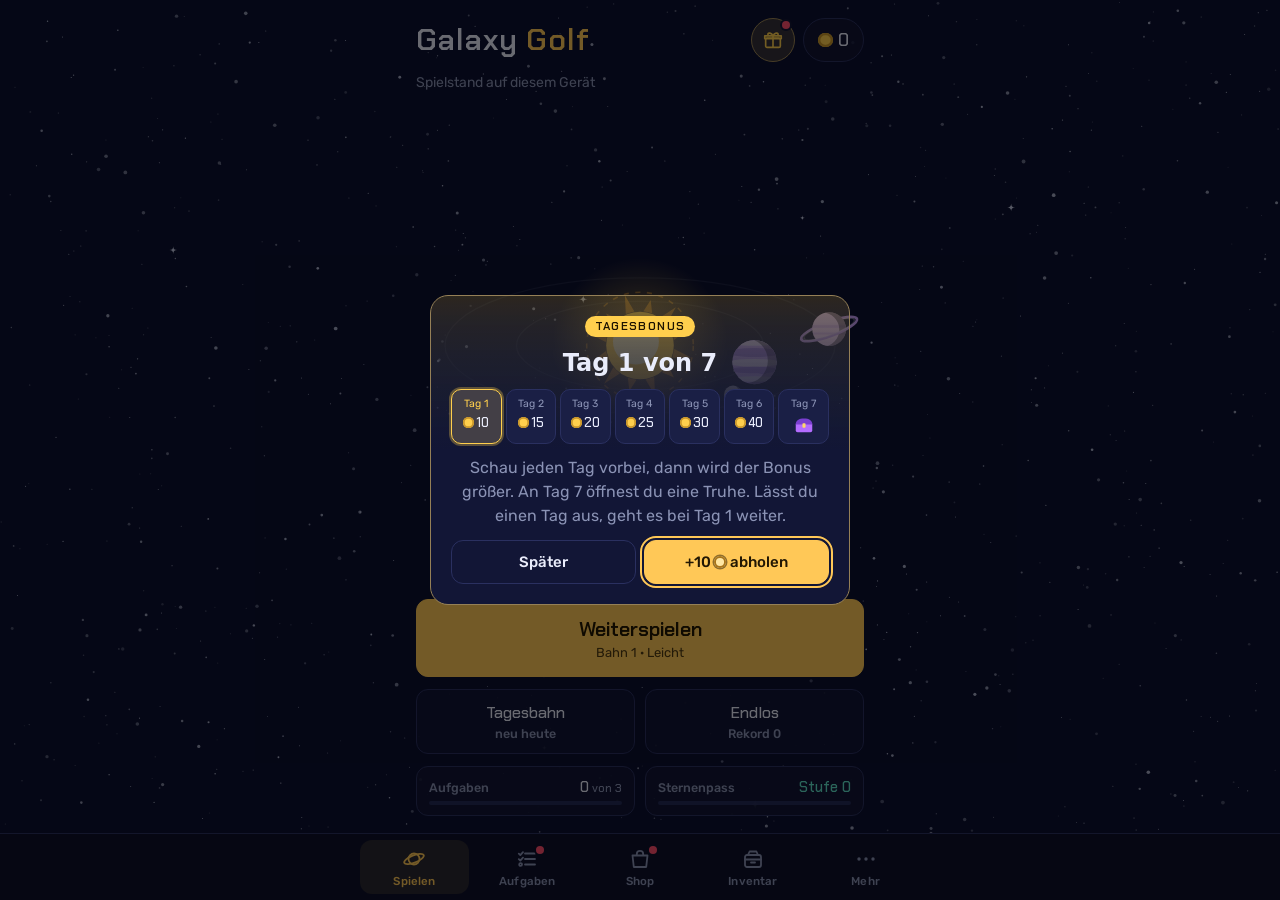
==== commit 236f1ed8: "Bedienung: Leiste unten, Start ohne Scrollen, Tagesbonus als Fenster - feste Leiste mit Spielen, Auf" ====
--- a/site/index.html
+++ b/site/index.html
@@ -113,7 +113,7 @@
 .hkopf .brand{font-size:30px}
 :root[data-look="halloween"] .hkopf .brand{font-size:36px}
 .mzbig{flex:none;font-family:var(--display);font-size:18px;font-variant-numeric:tabular-nums;padding:8px 14px;border-radius:999px;background:color-mix(in srgb,var(--panel),transparent 15%)}
-.hallo{margin:0;flex:1 0 auto!important;color:var(--dim);font-size:14px;min-height:190px}
+.hallo{margin:0;flex:1 0 auto!important;color:var(--dim);font-size:14px;min-height:120px}
 .hinhalt>button,.hinhalt>div,.hinhalt>section,.hinhalt>nav{flex:none}
 .gross{display:flex;flex-direction:column;align-items:center;gap:3px;font-family:var(--display);font-size:20px;font-weight:600;padding:16px}
 .gross small{font-family:var(--body);font-weight:400;font-size:13px;opacity:.8}
@@ -237,7 +237,7 @@
 .dkarte h3{margin:0;font-family:var(--display);font-size:20px}
 .dkarte p{margin:0;color:var(--dim);line-height:1.5}
 .dkarte .row button{flex:1}
-.toast{position:fixed;left:50%;bottom:calc(20px + env(safe-area-inset-bottom,0px));transform:translate(-50%,8px);z-index:10;max-width:min(420px,calc(100% - 32px));box-sizing:border-box;
+.toast{position:fixed;left:50%;bottom:calc(88px + env(safe-area-inset-bottom,0px));transform:translate(-50%,8px);z-index:10;max-width:min(420px,calc(100% - 32px));box-sizing:border-box;
   background:var(--panel2);border:1px solid var(--line);border-radius:12px;padding:11px 16px;font-size:14.5px;line-height:1.4;text-align:center;opacity:0;pointer-events:none;transition:opacity .2s,transform .2s}
 .toast.an{opacity:1;transform:translate(-50%,0)}
 
@@ -253,7 +253,7 @@
   .side{display:flex;grid-area:side;flex-direction:column;gap:22px;min-height:0;overflow:hidden}
   .bar{display:grid;grid-template-columns:1fr 1fr}
   .msg{font-size:16px}
-  .hallo{min-height:240px}
+  .hallo{min-height:200px}
 }
 @media (max-height:600px){.side .legend{display:none}}
 @media (hover:none){.side .keys{display:none}}
@@ -431,6 +431,66 @@
 @media (prefers-reduced-motion:reduce){.bdots i.jetzt,.karte.hl canvas,#m-item,.mrar,.minhalt h2,.mname,.mtext,.minhalt .row{animation:none}}
 button.go .coin{background:#ffe7a3;box-shadow:inset 0 0 0 .13em #a8751a,0 0 0 1.5px rgba(34,23,3,.5)}
 @media (max-width:400px){.slot b{font-size:12px}}
+
+/* ---------- Untere Leiste ---------- */
+.leiste{position:fixed;left:0;right:0;bottom:0;z-index:7;display:flex;justify-content:center;background:color-mix(in srgb,var(--void),var(--panel) 45%);border-top:1px solid var(--line);
+  padding:6px max(8px,env(safe-area-inset-right,0px)) calc(6px + env(safe-area-inset-bottom,0px)) max(8px,env(safe-area-inset-left,0px))}
+.leiste-in{display:grid;grid-template-columns:repeat(5,minmax(0,1fr));gap:4px;width:100%;max-width:560px}
+.reiter{position:relative;display:flex;flex-direction:column;align-items:center;justify-content:center;gap:3px;min-height:54px;padding:6px 2px;border:0;border-radius:12px;background:transparent;color:var(--dim);font-size:11.5px;font-weight:500;letter-spacing:.01em}
+.reiter:hover{background:color-mix(in srgb,var(--panel2),transparent 30%);color:var(--ink)}
+.reiter svg{width:24px;height:24px;fill:none;stroke:currentColor;stroke-width:1.8;stroke-linecap:round;stroke-linejoin:round}
+.reiter[data-reiter="mehr"] svg{fill:currentColor;stroke:none}
+.reiter[aria-current="page"]{color:var(--acc);background:color-mix(in srgb,var(--acc),transparent 88%)}
+.reiter .punkt{position:absolute;top:6px;left:calc(50% + 9px);margin:0;box-shadow:0 0 0 2px color-mix(in srgb,var(--void),var(--panel) 45%)}
+.hinhalt{padding-bottom:calc(84px + env(safe-area-inset-bottom,0px))}
+.sinhalt{padding-bottom:calc(92px + env(safe-area-inset-bottom,0px))}
+
+/* ---------- Startbildschirm: kompakt ---------- */
+.hkr{display:flex;align-items:center;gap:8px;flex:none}
+.bonuschip{position:relative;flex:none;display:flex;align-items:center;justify-content:center;width:44px;min-height:44px;padding:0;border-radius:50%;color:var(--gold);
+  background:color-mix(in srgb,var(--gold),var(--panel) 85%);border-color:color-mix(in srgb,var(--gold),var(--line) 45%);animation:wackeln 3.5s ease-in-out infinite}
+.bonuschip svg{width:22px;height:22px;fill:none;stroke:currentColor;stroke-width:1.8;stroke-linejoin:round}
+.bonuschip .punkt{position:absolute;top:2px;right:4px;margin:0}
+@keyframes wackeln{0%,86%,100%{transform:none}89%{transform:rotate(-6deg)}93%{transform:rotate(6deg)}96%{transform:rotate(-3deg)}}
+.hstatus{display:grid;grid-template-columns:1fr 1fr;gap:10px}
+.hstatus button{display:grid;grid-template-columns:1fr auto;align-items:baseline;gap:4px 8px;text-align:left;padding:10px 12px;background:color-mix(in srgb,var(--panel),transparent 8%)}
+.hstatus span:first-child{font-size:12.5px;color:var(--dim)}
+.hstatus b{font-family:var(--display);font-size:15px;font-weight:500;white-space:nowrap}
+.hstatus b small{font-size:12px;color:var(--dim)}
+.hbar{grid-column:1/-1;display:block;height:4px;border-radius:999px;background:color-mix(in srgb,var(--line),transparent 20%);overflow:hidden}
+.hbar i{display:block;height:100%;border-radius:inherit;background:var(--acc)}
+.hpass b{color:#5fe0c8}.hpass .hbar i{background:linear-gradient(90deg,#5fe0c8,#7ad3ff)}
+
+/* ---------- Aufgaben-Reiter, Mehr ---------- */
+.bonusok{margin:0;display:flex;align-items:center;gap:10px;font-size:13.5px;color:var(--dim);padding:2px 2px}
+.bonusok .chk{background:var(--t0);border-color:var(--t0);box-shadow:inset 0 0 0 3px var(--void);flex:none}
+.mzeile{display:grid;grid-template-columns:28px minmax(0,1fr) auto;gap:12px;align-items:center;text-align:left;padding:14px;border-radius:14px}
+.mzeile svg{width:26px;height:26px;fill:none;stroke:var(--acc);stroke-width:1.7;stroke-linecap:round;stroke-linejoin:round}
+.mzeile span{display:flex;flex-direction:column;gap:2px;min-width:0}
+.mzeile b{font-family:var(--display);font-size:16px;font-weight:600}
+.mzeile small{font-size:13px;color:var(--dim)}
+.mzeile i{font-style:normal;font-size:24px;color:var(--dim)}
+
+/* ---------- Tagesbonus-Fenster ---------- */
+.bfenster{width:min(420px,100%);text-align:center;align-items:center;border-color:color-mix(in srgb,var(--gold),var(--line) 50%);
+  background:linear-gradient(180deg,color-mix(in srgb,var(--gold),transparent 84%),var(--panel) 50%)}
+.blabel{font:600 11.5px var(--display);text-transform:uppercase;letter-spacing:.12em;color:#1d1300;background:var(--gold);padding:3px 10px;border-radius:999px}
+.bfenster h3{font-size:24px}
+.btrack{list-style:none;margin:0;padding:0;display:grid;grid-template-columns:repeat(7,minmax(0,1fr));gap:4px;width:100%}
+.btrack li{display:flex;flex-direction:column;align-items:center;gap:4px;padding:7px 2px;border-radius:10px;border:1px solid var(--line);background:var(--panel2)}
+.btrack span{font-size:10.5px;color:var(--dim);white-space:nowrap}
+.btrack b{font-family:var(--display);font-size:13px;font-weight:500;display:flex;align-items:center;font-variant-numeric:tabular-nums}
+.btrack b .coin{margin-right:2px}
+.btrack svg{width:22px;height:22px}
+.btrack li.ok{opacity:.55}
+.btrack li.ok b::after{content:"✓";margin-left:2px;color:var(--t0)}
+.btrack li.jetzt{border-color:var(--gold);background:color-mix(in srgb,var(--gold),var(--panel2) 82%);box-shadow:0 0 0 2px color-mix(in srgb,var(--gold),transparent 70%)}
+.btrack li.jetzt span{color:var(--gold)}
+.bfenster .row{width:100%}
+@media (max-width:370px){.btrack span{font-size:9.5px}.btrack b{font-size:11.5px}.btrack li{padding:6px 1px}.hstatus button{padding:9px 10px}.reiter{font-size:10.5px}}
+@media (prefers-reduced-motion:reduce){.bonuschip{animation:none}}
+.hkopf{min-width:0;gap:8px}.hkopf .brand{font-size:clamp(20px,6.6vw,30px)}
+@media (max-width:400px){.mzbig{font-size:15px;padding:8px 10px}.hkr{gap:6px}.bonuschip{width:40px;min-height:40px}}
 </style>
 <div class="app">
   <header class="top">
@@ -462,7 +522,7 @@
     <div class="overlay" id="ov" hidden><div class="card" id="card"></div></div>
   </main>
   <nav class="bar">
-    <button id="start" type="button">Start</button>
+    <button id="start" type="button">Menü</button>
     <button id="menu" type="button">Bahnen</button>
     <button id="tip" type="button">Tipp</button>
     <button id="reset" type="button">Neu</button>
@@ -476,6 +536,13 @@
   <header class="skopf"><button type="button" class="zur" id="zur">Zurück</button><h2 id="stitel"></h2><span class="smz" id="smz"></span></header>
   <div class="sinhalt" id="sinhalt"></div>
 </section>
+<nav class="leiste" id="leiste" aria-label="Bereiche" hidden><div class="leiste-in">
+  <button type="button" class="reiter" data-reiter="home"><svg viewBox="0 0 24 24" aria-hidden="true"><circle cx="12" cy="12" r="5.5"/><ellipse cx="12" cy="12" rx="10.5" ry="3.6" transform="rotate(-22 12 12)"/></svg><span>Spielen</span></button>
+  <button type="button" class="reiter" data-reiter="aufg"><svg viewBox="0 0 24 24" aria-hidden="true"><path d="M10 6.5h10M10 12h10M10 17.5h10M3.8 6.6l1.5 1.5 2.7-3M3.8 12.1l1.5 1.5 2.7-3"/><circle cx="5.6" cy="17.5" r="1.4"/></svg><span>Aufgaben</span><i class="punkt" aria-hidden="true" hidden></i></button>
+  <button type="button" class="reiter" data-reiter="shop"><svg viewBox="0 0 24 24" aria-hidden="true"><path d="M4.5 8.5h15l-1.3 11.5H5.8zM8.8 8.5V7a3.2 3.2 0 0 1 6.4 0v1.5"/></svg><span>Shop</span><i class="punkt" aria-hidden="true" hidden></i></button>
+  <button type="button" class="reiter" data-reiter="inv"><svg viewBox="0 0 24 24" aria-hidden="true"><rect x="4" y="8" width="16" height="12" rx="2"/><path d="M4 12.5h16M10 15.5h4M7 8l1.6-3.5h6.8L17 8"/></svg><span>Inventar</span><i class="punkt" aria-hidden="true" hidden></i></button>
+  <button type="button" class="reiter" data-reiter="mehr"><svg viewBox="0 0 24 24" aria-hidden="true"><circle cx="5" cy="12" r="1.7"/><circle cx="12" cy="12" r="1.7"/><circle cx="19" cy="12" r="1.7"/></svg><span>Mehr</span></button>
+</div></nav>
 <div class="gross-ov" id="gross" hidden></div>
 <div class="moment" id="moment" hidden></div>
 <div class="dialog" id="dialog" hidden></div>
@@ -1213,7 +1280,7 @@
   if(modus==='kampagne'){const last=li===N-1,nt=!last&&LV[li+1].t>lvl.t?' Als Nächstes beginnt Stufe '+TIERS[LV[li+1].t]+'.':'';p+=last?' Das war die letzte Bahn.':nt;
     knoepfe='<button type="button" id="again">Nochmal</button><button type="button" class="go" id="nx">'+(last?'Alle Bahnen':'Weiter')+'</button>';}
   else if(modus==='tages')knoepfe='<button type="button" id="again">Nochmal</button><button type="button" class="go" id="nx">Zum Start</button>'+(konto?'<button type="button" class="breit" id="rangl">Rangliste ansehen</button>':'');
-  else if(modus==='aufgabe'){const last=aufg.i>=aufg.idx.length-1;knoepfe='<button type="button" id="again">Nochmal</button><button type="button" class="go" id="nx">'+(last?'Zum Start':'Nächste Bahn')+'</button>';}
+  else if(modus==='aufgabe'){const last=aufg.i>=aufg.idx.length-1;knoepfe='<button type="button" id="again">Nochmal</button><button type="button" class="go" id="nx">'+(last?'Zu den Aufgaben':'Nächste Bahn')+'</button>';}
   else{p='Bahn '+lauf.n+' geschafft'+(lauf.n>=st.endl.best&&lauf.n>1?', neuer Rekord!':'.');knoepfe='<button type="button" class="go" id="nx">Nächste Bahn</button>';}
   const extra='<div class="gewinne">'+(gewinn>0?'<span class="plus">+'+zahl(gewinn)+' '+COIN+'</span>':'')+(xpPlus>0?'<span class="xp">+'+xpPlus+' XP</span>':'')+'</div>'+
     (passNeu?'<p class="passneu">Sternenpass Stufe '+passNeu+(passNeu>=PASS.stufen?' – geschafft!':'')+'</p>':'')+
@@ -1224,7 +1291,7 @@
   if(passSache){const id=passSache;passSache=null;setTimeout(()=>moment({id,titel:'Sternenpass geschafft!',text:'Alle 30 Stufen. Diese Belohnung gibt es nur in diesem Monat.'}),500);}
   $('nx').onclick=weiter;$('ov').hidden=false;$('nx').focus({preventScroll:true});}
 function weiter(){if(modus==='kampagne')li===N-1?showMenu():load(li+1);else if(modus==='tages')zeige('home');
-  else if(modus==='aufgabe'){if(aufg.i>=aufg.idx.length-1)zeige('home');else startAufgabe(aufg.id,aufg.i+1);}else endlosWeiter();}
+  else if(modus==='aufgabe'){if(aufg.i>=aufg.idx.length-1)zeige('aufg','heute');else startAufgabe(aufg.id,aufg.i+1);}else endlosWeiter();}
 function laufEnde(){const n=lauf.n,rek=n>=st.endl.best&&n>0;lauf=null;
   $('card').innerHTML='<h2 class="big">Lauf vorbei</h2><p>'+(n===1?'Eine Bahn':n+' Bahnen')+' geschafft.'+(rek?' Neuer Rekord!':' Rekord: '+st.endl.best+'.')+'</p><div class="row"><button type="button" id="again">Zum Start</button><button type="button" class="go" id="nx">Neuer Lauf</button></div>';
   $('again').onclick=()=>zeige('home');$('nx').onclick=()=>{bahn=null;startEndlos();};$('ov').hidden=false;$('nx').focus({preventScroll:true});}
@@ -1244,11 +1311,11 @@
 function closeMenu(){if(lauf&&lauf.warten)return;$('ov').hidden=true;if(zust==='won'||zust==='sink')modus==='kampagne'?load(li):weiter();}
 // „Neu“ holt die Kugel an den Start zurück (auch mitten im Flug); die Schläge bleiben gezählt.
 $('reset').onclick=()=>{if(!$('ov').hidden||!lvl)return;if(zust==='fly'){zust='aim';home();say(modus==='endlos'&&shots>=limit()?'':'Kugel zurück');if(modus==='endlos'&&shots>=limit())laufEnde();}else if(zust==='aim'){home();drag=null;}};
-$('menu').onclick=()=>$('ov').hidden||!$('card').querySelector('.tabs')?showMenu():closeMenu();$('tip').onclick=toggleHint;$('start').onclick=()=>zeige('home');
+$('menu').onclick=()=>$('ov').hidden||!$('card').querySelector('.tabs')?showMenu():closeMenu();$('tip').onclick=toggleHint;$('start').onclick=()=>zeige(letzterReiter);
 addEventListener('keydown',e=>{if(e.metaKey||e.ctrlKey||e.altKey||!spielSichtbar()||/^(INPUT|TEXTAREA|SELECT)$/.test(document.activeElement?.tagName))return;const k=e.key.toLowerCase();
   if(k==='t'||k==='h')toggleHint();else if(k==='r')$('reset').click();
   else if(k==='m'){if($('ov').hidden)showMenu();else if($('card').querySelector('.tabs'))closeMenu();}
-  else if(k==='escape'){if(!$('ov').hidden&&$('card').querySelector('.tabs'))closeMenu();else zeige('home');}
+  else if(k==='escape'){if(!$('ov').hidden&&$('card').querySelector('.tabs'))closeMenu();else zeige(letzterReiter);}
   else if(k==='enter'&&zust==='won'&&!$('ov').hidden&&document.activeElement?.id!=='again'){e.preventDefault();weiter();}});
 
 // ---------- Zeichnen ----------
@@ -1291,7 +1358,7 @@
   else if(homeSichtbar())homeFrame(dt);
   else if(ansicht==='inv')invFrame();
   else if(ansicht==='shop')shopFrame(dt);
-  else if(ansicht==='pass')passFrame();
+  else if(ansicht==='aufg'){ticken(dt,$('sinhalt'));if(aufgTab==='pass')passFrame();}
   if(!$('gross').hidden)grossFrame();
   if(!$('moment').hidden)momentFrame(dt);
   requestAnimationFrame(frame);}
@@ -1321,25 +1388,39 @@
 setInterval(()=>{if(document.visibilityState==='visible')sync();},120000);
 
 // ---------- Navigation ----------
-let ansicht='spiel',stapel=[];
+// Untere Leiste mit fünf Reitern. Rangliste, Konto und Admin sind Unterseiten von „Mehr“ und haben „Zurück“.
+const REITER=['home','aufg','shop','inv','mehr'],ELTERN={rang:'mehr',konto:'mehr',admin:'mehr'};
+const TITEL={aufg:'Aufgaben',inv:'Inventar',shop:'Shop',mehr:'Mehr',rang:'Rangliste',konto:'Konto',admin:'Admin'};
+let ansicht='spiel',stapel=[],letzterReiter='home';
 const spielSichtbar=()=>ansicht==='spiel',homeSichtbar=()=>ansicht==='home';
-// Seiten merken sich, woher man kam: „Zurück“ führt genau dorthin, vom Startbildschirm aus immer zum Start
-function zeige(a,arg,zurueck){const vor=ansicht;if(vor==='admin'&&a!=='admin')adminAbmelden();ansicht=a;
-  $('home').hidden=a!=='home';$('scr').hidden=a==='spiel'||a==='home';
-  if(a==='spiel'||a==='home'){stapel=[];if(a==='home')renderHome();else if(lvl){ui();size();}return;}
-  if(!zurueck&&vor!==a&&vor!=='home'&&vor!=='spiel')stapel.push(vor);
-  const T={inv:'Inventar',shop:'Shop',pass:'Sternenpass',rang:'Rangliste',einst:'Einstellungen',konto:'Konto',admin:'Admin'};$('stitel').textContent=T[a];
-  $('sinhalt').scrollTop=0;({inv:renderInv,shop:renderShop,pass:renderPass,rang:renderRang,einst:renderEinst,konto:renderKonto,admin:renderAdmin})[a](arg);}
-$('zur').onclick=()=>zeige(stapel.pop()||'home',undefined,true);
+function zeige(a,arg,zurueck){if(a==='pass'){a='aufg';arg='pass';}if(a==='einst')a='mehr';
+  const vor=ansicht;if(vor==='admin'&&a!=='admin')adminAbmelden();ansicht=a;const reiter=REITER.includes(a);if(reiter)letzterReiter=a;
+  $('home').hidden=a!=='home';$('scr').hidden=a==='spiel'||a==='home';$('leiste').hidden=a==='spiel';
+  if(reiter)stapel=[];else if(!zurueck&&vor!==a&&vor!=='spiel')stapel.push(vor);
+  if(a==='spiel'){if(lvl){ui();size();}return;}
+  if(a==='home'){renderHome();return leisteZeigen();}
+  $('zur').hidden=reiter;$('stitel').textContent=TITEL[a];
+  $('sinhalt').scrollTop=0;({aufg:renderAufg,inv:renderInv,shop:renderShop,mehr:renderEinst,rang:renderRang,konto:renderKonto,admin:renderAdmin})[a](arg);leisteZeigen();}
+$('zur').onclick=()=>zeige(stapel.pop()||ELTERN[ansicht]||'home',undefined,true);
+function lokal(k){try{return localStorage.getItem(k);}catch(e){return null;}}
+function lokalSetzen(k,v){try{localStorage.setItem(k,v);}catch(e){}}
+// Punkte an den Reitern: Aufgaben (Bonus offen oder heute noch nicht reingeschaut), Shop (Event offen oder heute noch nicht reingeschaut), Inventar (neue Sachen)
+function leisteZeigen(){const d=datum(),aktiv=REITER.includes(ansicht)?ansicht:ELTERN[ansicht]||'home',
+    punkt={aufg:!st.login[d]||lokal('gg-aufg-tag')!==d,shop:offeneEvents().length>0||lokal('gg-shop-tag')!==d,inv:ungesehen().length>0};
+  document.querySelectorAll('#leiste [data-reiter]').forEach(b=>{const r=b.dataset.reiter;if(r===aktiv)b.setAttribute('aria-current','page');else b.removeAttribute('aria-current');
+    const pt=b.querySelector('.punkt');if(pt)pt.hidden=!punkt[r];});}
+document.querySelectorAll('#leiste [data-reiter]').forEach(b=>b.onclick=()=>{const r=b.dataset.reiter;if(r==='shop')zeige('shop',offeneEvents().length?'ev':'heute');else zeige(r);});
 function muenzAnzeige(){$('smz').innerHTML=COIN+zahl(muenzen(st));}
-function aktualisieren(){muenzAnzeige();if(ansicht==='home')renderHome();else if(ansicht==='einst'&&!$('e-code')?.value&&document.activeElement?.tagName!=='INPUT')renderEinst();else if(ansicht==='shop')renderShop();else if(ansicht==='inv')renderInv();
-  else if(ansicht==='pass')renderPass();if(grossId&&!$('gross').hidden)renderGross();}
+function aktualisieren(){muenzAnzeige();if(ansicht==='home')renderHome();else if(ansicht==='mehr'&&!$('e-code')?.value&&document.activeElement?.tagName!=='INPUT')renderEinst();else if(ansicht==='shop')renderShop();else if(ansicht==='inv')renderInv();
+  else if(ansicht==='aufg')renderAufg();if(grossId&&!$('gross').hidden)renderGross();if(ansicht!=='spiel')leisteZeigen();}
 let toastT;function toast(s){const t=$('toast');t.textContent=s;t.hidden=false;t.classList.add('an');clearTimeout(toastT);toastT=setTimeout(()=>{t.classList.remove('an');},3200);}
 function fragen(titel,text,ja,fn,bild){const d=$('dialog');d.innerHTML='<div class="dkarte" role="dialog" aria-modal="true" aria-labelledby="dtitel">'+(bild?'<canvas class="dbild" width="360" height="240" aria-hidden="true"></canvas>':'')+'<h3 id="dtitel">'+titel+'</h3><p>'+text+'</p><div class="row"><button type="button" id="dnein">Abbrechen</button><button type="button" class="go" id="dja">'+ja+'</button></div></div>';
   if(bild)vorschau(d.querySelector('canvas'),bild);d.hidden=false;$('dnein').onclick=()=>d.hidden=true;$('dja').onclick=()=>{d.hidden=true;fn();};$('dja').focus();}
 
 // ---------- Startbildschirm ----------
-let hinweis=null,evSpaeter=false,aufgTab='heute';
+// Nur das Wichtigste, ohne Scrollen: Szene, Weiterspielen, Tagesbahn und Endlos, darunter eine Zeile zu Aufgaben und Sternenpass.
+const GESCHENK='<svg viewBox="0 0 24 24" aria-hidden="true"><rect x="4" y="10" width="16" height="10" rx="1.5"/><path d="M3 7.5h18v3H3zM12 7.5V20M12 7.5c-1.6-3.6-5.6-3.8-5.6-1.6 0 1.4 2.5 1.6 5.6 1.6zM12 7.5c1.6-3.6 5.6-3.8 5.6-1.6 0 1.4-2.5 1.6-5.6 1.6z"/></svg>';
+const TRUHE_BILD='<svg viewBox="0 0 24 24" aria-hidden="true"><rect x="3" y="9" width="18" height="11" rx="2" fill="#b46cff"/><path d="M3 11.5C3 7 6.5 5 12 5s9 2 9 6.5z" fill="#7a3fd0"/><rect x="10.3" y="10" width="3.4" height="5" rx="1" fill="#ffd76a"/></svg>';
 // Weiterspielen: die aktuelle Bahn, oder wenn sie geschafft ist, die erste offene Bahn
 function weiterIndex(){const c=Math.min(st.cur,st.un-1);if(!st.best[c+1])return c;for(let i=0;i<st.un;i++)if(!st.best[i+1])return i;return c;}
 function weiterText(){const i=weiterIndex();return'Bahn '+(i+1)+' · '+TIERS[LV[i].t];}
@@ -1348,58 +1429,70 @@
 function los(id){const A=AUFG[id];if(A.b){zeige('spiel');if(!startAufgabe(id,0))weiterSpielen();}
   else if(A.los==='tages'){zeige('spiel');if(modus!=='tages'||tagKey!==datum())startTages();}
   else if(A.los==='endlos'){zeige('spiel');if(!lauf)startEndlos();}else weiterSpielen();}
-function bonusKarte(){const d=datum();if(st.login[d])return'';const pos=seriePos(serieLaenge(st,plusTage(d,-1))+1);
-  let dots='';for(let k=1;k<=7;k++)dots+='<i class="'+(k<pos?'ok':k===pos?'jetzt':'')+(k===7?' truhe':'')+'"></i>';
-  return'<div class="bonus"><div class="bkopf"><b>Tagesbonus</b><span>Tag '+pos+' von 7'+(pos<7?' · an Tag 7 wartet eine Truhe':'')+'</span></div><div class="bdots" aria-hidden="true">'+dots+'</div>'+
-    '<button type="button" class="go" id="h-bonus">'+(pos===7?'Truhe öffnen':'+'+SERIE[pos-1]+' '+COIN+'abholen')+'</button></div>';}
-function passKarte(){const p=passJetzt(),laeuft=p.mon>=PASS.ab,mon=laeuft?p.mon:PASS.ab,P=PAESSE[mon],voll=p.stufe>=PASS.stufen,ende=monatTage(mon).slice(-1)[0];
-  return'<button type="button" class="passk" id="h-pass">'+(P?'<canvas class="pkbild" width="160" height="128" data-pv="'+P.item+'" aria-hidden="true"></canvas>':'<span class="pkbild pkmz" aria-hidden="true">'+COIN+'</span>')+
-    '<span class="pktext"><b>'+esc(passName(mon))+'</b><small>'+(!laeuft?(plusTage(datum(),1)===mon+'-01'?'Startet morgen':'Startet am '+fd(mon+'-01')):voll?'Alle 30 Stufen geschafft':'Stufe '+p.stufe+' von 30 · noch '+restText(ende))+'</small>'+
-    '<span class="pkbar"><i style="width:'+(voll?100:laeuft?Math.round((p.xp-p.stufe*PASS.xp)/PASS.xp*100):0)+'%"></i></span></span></button>';}
-function aufgabenKarte(){const d=datum(),a=st.auf[d]||{},w=wocheVon(d),heute=aufgTab==='heute';
-  const zeile=(ok,t,klein,v,z,knopf)=>'<li class="'+(ok?'ok':'')+'"><span class="chk" aria-hidden="true"></span><span class="at"><span class="att">'+esc(t)+(ok?'<span class="sr"> – geschafft</span>':'')+'</span><small>'+klein+'</small>'+
-    (z>1&&!ok?'<span class="abar" aria-hidden="true"><i style="width:'+Math.round(v/z*100)+'%"></i></span>':'')+'</span>'+(knopf||'')+'</li>';
-  let h='<section class="aufg" aria-label="Aufgaben"><div class="atabs" role="tablist"><button type="button" role="tab" data-at="heute" aria-selected="'+heute+'">Heute</button><button type="button" role="tab" data-at="woche" aria-selected="'+!heute+'">Woche</button></div><ul>';
-  if(heute){h+=aufgabenFuer(d).map(id=>{const A=AUFG[id],v=Math.min(A.z,a[id]|0),ok=v>=A.z;
-      return zeile(ok,A.t,(A.z>1?v+' von '+A.z+' · ':'')+'+'+A.m+' '+COIN+' · +40 XP',v,A.z,ok?'':'<button type="button" class="los" data-los="'+id+'">Spielen</button>');}).join('');
-    h+='</ul><p class="aufghin">Alle drei geschafft: +30 XP extra. Neue in <span data-bis-ms="'+mitternacht()+'">'+restText(mitternacht())+'</span>.</p>';}
-  else if(w<WOCHE_AB)h+='</ul><p class="aufghin">Die ersten Wochen-Herausforderungen starten am Montag, '+fd(WOCHE_AB)+'.</p>';
-  else{const s=wochenStand(st,w);h+=wochenAufgaben(w).map(id=>{const A=WAUFG[id],v=Math.min(A.z,s[id]),ok=v>=A.z;return zeile(ok,A.t,v+' von '+A.z+' · +'+WOCHE_MZ+' '+COIN+' · +'+WOCHE_XP+' XP',v,A.z);}).join('');
-    h+='</ul><p class="aufghin">Neue Herausforderungen in <span data-bis="'+plusTage(w,6)+'">'+restText(plusTage(w,6))+'</span>.</p>';}
-  return h+'</section>';}
-function renderHome(){const d=datum(),tg=st.tag[d],offen=offeneEvents();
-  let h='<div class="hkopf"><h1 class="brand">Galaxy <span>Golf</span></h1><button type="button" class="mzbig" id="h-mz" aria-label="Münzen, zum Shop">'+COIN+zahl(muenzen(st))+'</button></div>';
+function renderHome(){const d=datum(),tg=st.tag[d],ids=aufgabenFuer(d),a=st.auf[d]||{},fertigN=ids.filter(id=>(a[id]|0)>=AUFG[id].z).length,p=passJetzt(),laeuft=p.mon>=PASS.ab,voll=p.stufe>=PASS.stufen;
+  let h='<div class="hkopf"><h1 class="brand">Galaxy <span>Golf</span></h1><div class="hkr">'+(st.login[d]?'':'<button type="button" class="bonuschip" id="h-bonus" aria-label="Tagesbonus abholen">'+GESCHENK+'<i class="punkt" aria-hidden="true"></i></button>')+
+    '<button type="button" class="mzbig" id="h-mz" aria-label="Münzen, zum Shop">'+COIN+zahl(muenzen(st))+'</button></div></div>';
   h+='<p class="hallo">'+(konto?'Hallo '+esc(konto.name)+' · '+(syncFehler?'nicht gespeichert: '+esc(syncFehler):syncZeit?'gespeichert':'wird abgeglichen'):server?'Spielstand nur auf diesem Gerät':'Spielstand auf diesem Gerät')+'</p>';
-  h+=bonusKarte();
-  if(hinweis)h+='<div class="notiz"><b>'+esc(hinweis.t)+'</b><span>'+esc(hinweis.p)+'</span><button type="button" id="h-ok">Alles klar</button></div>';
-  else if(offen.length&&!evSpaeter){const e=offen[0],rest=e.items.filter(id=>!st.own[id]);const nm=rest.map(id=>(ITEM[id].f==='o'?'den Look ':'')+ITEM[id].n),liste=nm.length>1?nm.slice(0,-1).join(', ')+' und '+nm[nm.length-1]:nm[0];
-    h+='<div class="notiz evnotiz" style="--ev:'+(LOOKS[e.look]||LOOKS['o-klassisch']).css.acc+'"><b>'+esc(e.n)+' läuft</b><span>Noch '+restText(e.bis)+'. Im Shop warten '+esc(liste)+', jeweils für 0 Münzen. Was du abholst, bleibt für immer.</span><div class="row"><button type="button" id="h-evsp">Später</button><button type="button" class="go" id="h-evshop">Zum Event</button></div></div>';}
-  else if(!konto&&server&&!localStorage.getItem('gg-willkommen'))h+='<div class="notiz"><b>Spielstand sichern</b><span>Mit Name und PIN liegt dein Fortschritt auf dem Server, du kannst ihn auf jedes Handy holen, Geschenk-Codes einlösen und in der Rangliste mitmachen.</span><div class="row"><button type="button" id="h-spaeter">Später</button><button type="button" class="go" id="h-konto">Konto anlegen</button></div></div>';
   h+='<button type="button" class="go gross" id="h-weiter">Weiterspielen<small>'+weiterText()+'</small></button>';
   h+='<div class="hrow"><button type="button" id="h-tages">Tagesbahn<small>'+(tg?'<span class="st">'+'★'.repeat(tg.st)+'<i>'+'★'.repeat(3-tg.st)+'</i></span>':'neu heute')+'</small></button><button type="button" id="h-endlos">Endlos<small>Rekord '+st.endl.best+'</small></button></div>';
-  h+=passKarte()+aufgabenKarte();
-  h+='<nav class="hnav"><button type="button" id="h-inv">Inventar'+(ungesehen().length?'<i class="punkt" aria-hidden="true"></i><span class="sr"> (neu)</span>':'')+'</button><button type="button" id="h-shop">Shop'+(offen.length?'<i class="punkt" aria-hidden="true"></i><span class="sr"> (Event)</span>':'')+'</button><button type="button" id="h-rang">Rangliste</button><button type="button" id="h-einst">Optionen</button></nav>';
-  $('hinhalt').innerHTML=h;$('hinhalt').querySelectorAll('[data-pv]').forEach(c=>vorschau(c,c.dataset.pv));
+  h+='<div class="hstatus"><button type="button" id="h-aufg"><span>Aufgaben</span><b>'+fertigN+'<small> von 3</small></b><span class="hbar" aria-hidden="true"><i style="width:'+Math.round(fertigN/3*100)+'%"></i></span></button>'+
+    '<button type="button" id="h-pass" class="hpass"><span>Sternenpass</span><b>'+(!laeuft?'ab '+fdk(PASS.ab+'-01'):voll?'Geschafft':'Stufe '+p.stufe)+'</b><span class="hbar" aria-hidden="true"><i style="width:'+(voll?100:laeuft?Math.round((p.xp-p.stufe*PASS.xp)/PASS.xp*100):0)+'%"></i></span></button></div>';
+  $('hinhalt').innerHTML=h;
   $('h-weiter').onclick=weiterSpielen;
   $('h-tages').onclick=()=>{zeige('spiel');if(modus!=='tages'||tagKey!==datum())startTages();};
   $('h-endlos').onclick=()=>{zeige('spiel');if(!lauf)startEndlos();};
-  $('h-shop').onclick=$('h-mz').onclick=()=>zeige('shop',offen.length?'ev':'heute');$('h-inv').onclick=()=>zeige('inv');$('h-einst').onclick=()=>zeige('einst');$('h-rang').onclick=()=>zeige('rang');
-  $('h-pass').onclick=()=>zeige('pass');
-  if($('h-bonus'))$('h-bonus').onclick=bonusHolen;
-  $('hinhalt').querySelectorAll('[data-at]').forEach(b=>b.onclick=()=>{aufgTab=b.dataset.at;renderHome();});
-  $('hinhalt').querySelectorAll('[data-los]').forEach(b=>b.onclick=()=>los(b.dataset.los));
-  if($('h-evshop'))$('h-evshop').onclick=()=>zeige('shop','ev');if($('h-evsp'))$('h-evsp').onclick=()=>{evSpaeter=true;renderHome();};
-  if($('h-ok'))$('h-ok').onclick=()=>{hinweis=null;renderHome();};
-  if($('h-spaeter'))$('h-spaeter').onclick=()=>{try{localStorage.setItem('gg-willkommen','1');}catch(e){}renderHome();};
-  if($('h-konto'))$('h-konto').onclick=()=>zeige('konto');
+  $('h-mz').onclick=()=>zeige('shop',offeneEvents().length?'ev':'heute');$('h-aufg').onclick=()=>zeige('aufg','heute');$('h-pass').onclick=()=>zeige('aufg','pass');
+  if($('h-bonus'))$('h-bonus').onclick=()=>bonusFenster(true);
   if(!lauf)vorratBauen();}
+
+// ---------- Aufgaben: Heute, Woche, Sternenpass ----------
+let aufgTab='heute';
+function bonusZeile(){const d=datum();
+  if(!st.login[d]){const pos=seriePos(serieLaenge(st,plusTage(d,-1))+1);let dots='';for(let k=1;k<=7;k++)dots+='<i class="'+(k<pos?'ok':k===pos?'jetzt':'')+(k===7?' truhe':'')+'"></i>';
+    return'<div class="bonus"><div class="bkopf"><b>Tagesbonus</b><span>Tag '+pos+' von 7'+(pos<7?' · an Tag 7 wartet eine Truhe':'')+'</span></div><div class="bdots" aria-hidden="true">'+dots+'</div>'+
+      '<button type="button" class="go" id="a-bonus">'+(pos===7?'Truhe öffnen':'+'+SERIE[pos-1]+' '+COIN+'abholen')+'</button></div>';}
+  const l=serieLaenge(st,d),morgen=seriePos(l+1);
+  return'<p class="bonusok"><span class="chk" aria-hidden="true"></span><span>Tagesbonus abgeholt · '+l+(l===1?' Tag':' Tage')+' am Stück · morgen '+(morgen===7?'die Truhe':'+'+SERIE[morgen-1]+' '+COIN)+'</span></p>';}
+function aufgZeile(ok,t,klein,v,z,knopf){return'<li class="'+(ok?'ok':'')+'"><span class="chk" aria-hidden="true"></span><span class="at"><span class="att">'+esc(t)+(ok?'<span class="sr"> – geschafft</span>':'')+'</span><small>'+klein+'</small>'+
+  (z>1&&!ok?'<span class="abar" aria-hidden="true"><i style="width:'+Math.round(v/z*100)+'%"></i></span>':'')+'</span>'+(knopf||'')+'</li>';}
+function renderAufg(tab){if(tab)aufgTab=tab;const d=datum(),S=$('sinhalt'),a=st.auf[d]||{},w=wocheVon(d);lokalSetzen('gg-aufg-tag',d);
+  let h='<div class="stabs" role="tablist">'+[['heute','Heute'],['woche','Woche'],['pass','Sternenpass']].map(([k,n])=>'<button type="button" role="tab" data-at="'+k+'" aria-selected="'+(aufgTab===k)+'">'+n+'</button>').join('')+'</div>';
+  if(aufgTab==='heute'){h+=bonusZeile()+'<section class="aufg" aria-label="Tagesaufgaben"><ul>'+aufgabenFuer(d).map(id=>{const A=AUFG[id],v=Math.min(A.z,a[id]|0),ok=v>=A.z;
+      return aufgZeile(ok,A.t,(A.z>1?v+' von '+A.z+' · ':'')+'+'+A.m+' '+COIN+' · +40 XP',v,A.z,ok?'':'<button type="button" class="los" data-los="'+id+'">Spielen</button>');}).join('')+
+      '</ul><p class="aufghin">Alle drei geschafft: +30 XP extra. Neue in <span data-bis-ms="'+mitternacht()+'">'+restText(mitternacht())+'</span>.</p></section>';}
+  else if(aufgTab==='woche'){h+='<section class="aufg" aria-label="Wochen-Herausforderungen"><ul>';
+    if(w<WOCHE_AB)h+='</ul><p class="aufghin">Die ersten Wochen-Herausforderungen starten am Montag, '+fd(WOCHE_AB)+'.</p>';
+    else{const s=wochenStand(st,w);h+=wochenAufgaben(w).map(id=>{const A=WAUFG[id],v=Math.min(A.z,s[id]),ok=v>=A.z;return aufgZeile(ok,A.t,v+' von '+A.z+' · +'+WOCHE_MZ+' '+COIN+' · +'+WOCHE_XP+' XP',v,A.z);}).join('')+
+      '</ul><p class="aufghin">Neue Herausforderungen in <span data-bis="'+plusTage(w,6)+'">'+restText(plusTage(w,6))+'</span>.</p>';}
+    h+='</section>';}
+  else h+=passInhalt();
+  S.innerHTML=h;muenzAnzeige();passSz=null;
+  S.querySelectorAll('[data-at]').forEach(b=>b.onclick=()=>{aufgTab=b.dataset.at;renderAufg();S.scrollTop=0;});
+  S.querySelectorAll('[data-los]').forEach(b=>b.onclick=()=>los(b.dataset.los));
+  if($('a-bonus'))$('a-bonus').onclick=bonusHolen;
+  S.querySelectorAll('[data-pv]').forEach(c=>vorschau(c,c.dataset.pv));
+  if(aufgTab==='pass'){const j=S.querySelector('.stufe.jetzt');if(j)j.scrollIntoView({block:'nearest'});}
+  leisteZeigen();}
+
+// ---------- Tagesbonus ----------
+// Springt einmal am Tag beim Öffnen auf. „Später“ lässt ihn für heute in Ruhe, abholen geht dann im Reiter Aufgaben oder über das Geschenk oben.
+function bonusFenster(gewollt){const d=datum();if(st.login[d]||!$('dialog').hidden||!$('moment').hidden||!$('gross').hidden||ansicht==='spiel')return;
+  if(!gewollt&&lokal('gg-bonus-spaeter')===d)return;
+  const pos=seriePos(serieLaenge(st,plusTage(d,-1))+1);let t='';
+  for(let k=1;k<=7;k++)t+='<li class="'+(k<pos?'ok':k===pos?'jetzt':'')+(k===7?' truhe':'')+'"><span>Tag '+k+'</span><b>'+(k===7?TRUHE_BILD:COIN+SERIE[k-1])+'</b></li>';
+  $('dialog').innerHTML='<div class="dkarte bfenster" role="dialog" aria-modal="true" aria-labelledby="b-titel"><span class="blabel">Tagesbonus</span><h3 id="b-titel">'+(pos===7?'Tag 7: die Truhe!':'Tag '+pos+' von 7')+'</h3><ol class="btrack">'+t+'</ol>'+
+    '<p>'+(pos===7?'Sieben Tage am Stück. In der Truhe steckt eine seltene oder epische Sache, die du noch nicht hast.':'Schau jeden Tag vorbei, dann wird der Bonus größer. An Tag 7 öffnest du eine Truhe. Lässt du einen Tag aus, geht es bei Tag 1 weiter.')+'</p>'+
+    '<div class="row"><button type="button" id="b-spaeter">Später</button><button type="button" class="go" id="b-holen">'+(pos===7?'Truhe öffnen':'+'+SERIE[pos-1]+' '+COIN+'abholen')+'</button></div></div>';
+  $('dialog').hidden=false;
+  $('b-spaeter').onclick=()=>{lokalSetzen('gg-bonus-spaeter',d);$('dialog').hidden=true;};
+  $('b-holen').onclick=()=>{$('dialog').hidden=true;bonusHolen();};$('b-holen').focus({preventScroll:true});}
 // Tagesbonus abholen: Münzen, an Tag 7 eine Truhe mit einer seltenen oder epischen Sache, die man noch nicht hat
 function bonusHolen(){const d=datum();if(st.login[d])return;const pos=seriePos(serieLaenge(st,plusTage(d,-1))+1);st.login[d]=1;
   if(pos===7){const frei=ITEMS.filter(i=>truheMoeglich(i.id)&&!st.own[i.id]);
     if(frei.length){const i=frei[Math.floor(Math.random()*frei.length)];st.own[i.id]={w:'serie',d};moment({id:i.id,titel:'Truhe geöffnet!',text:'Sieben Tage am Stück. Morgen beginnt die nächste Serie.'});}
     else moment({muenzen:SERIE_TRUHE_MZ,titel:'Truhe geöffnet!',text:'Aus der Truhe hast du schon alles. Dafür gibt es Münzen.'});}
   else moment({muenzen:SERIE[pos-1],titel:'Tag '+pos+' von 7',text:pos===6?'Morgen öffnest du die Truhe mit einer seltenen Sache.':'Komm morgen wieder, dann gibt es mehr.'});
-  const ps=passPruefen();persist();sync();renderHome();
+  const ps=passPruefen();persist();sync();aktualisieren();
   if(ps)momentDanach={id:ps,titel:'Sternenpass geschafft!',text:'Alle 30 Stufen. Diese Belohnung gibt es nur in diesem Monat.'};}
 let momentDanach=null;
 // Countdowns auf der sichtbaren Seite jede Sekunde nachführen
@@ -1497,7 +1590,7 @@
   const meine=EVENTS.filter(e=>st.own['e-'+e.id]).sort((a,b)=>st.own['e-'+a.id].d.localeCompare(st.own['e-'+b.id].d));
   if(meine.length)h+='<h3 class="sub2">Deine Abzeichen</h3><div class="abzliste">'+meine.map(e=>'<div class="abz"><canvas width="120" height="96" data-abz="'+e.id+'" aria-hidden="true"></canvas><div><b>'+esc(e.n)+'</b><small>erhalten am '+fd(st.own['e-'+e.id].d)+'</small></div></div>').join('')+'</div>';
   return h;}
-function renderShop(tab){if(tab)shopTab=tab;const S=$('sinhalt'),offen=offeneEvents().length;
+function renderShop(tab){if(tab)shopTab=tab;const S=$('sinhalt'),offen=offeneEvents().length;lokalSetzen('gg-shop-tag',datum());
   let h='<div class="stabs" role="tablist"><button type="button" role="tab" data-f="heute" aria-selected="'+(shopTab==='heute')+'">Shop</button><button type="button" role="tab" data-f="ev" aria-selected="'+(shopTab==='ev')+'">Event'+(offen?'<i class="punkt" aria-hidden="true"></i><span class="sr"> (neu)</span>':'')+'</button></div>';
   h+=shopTab==='ev'?eventSeite():shopHeute();
   S.innerHTML=h;muenzAnzeige();shopSz={};
@@ -1598,21 +1691,20 @@
   $('sinhalt').querySelectorAll('.slot').forEach(b=>{vorschau(b.querySelector('canvas'),st.eq[b.dataset.slot]);b.onclick=()=>{invFach=b.dataset.slot;renderInv();};});
   $('sinhalt').querySelectorAll('.item[data-id]').forEach(b=>{vorschau(b.querySelector('canvas'),b.dataset.id);b.onclick=()=>{const id=b.dataset.id;if(st.eq[invFach]!==id){anlegen(id);toast(ITEM[id].n+' angelegt.');renderInv();}else oeffneGross(id);};});
   if($('inv-shop'))$('inv-shop').onclick=()=>zeige('shop','heute');
-  gesehenMerken(neu);}
+  gesehenMerken(neu);if(ansicht==='inv')leisteZeigen();}
 function invFrame(){const c=$('invcv');if(c)invSz=szene(c,st.eq,invSz);}
 
 // ---------- Sternenpass ----------
 let passSz=null;
-function renderPass(){const p=passJetzt(),laeuft=p.mon>=PASS.ab,mon=laeuft?p.mon:PASS.ab,P=PAESSE[mon],stufe=laeuft?p.stufe:0,rest=laeuft?p.xp-stufe*PASS.xp:0,ende=monatTage(mon).slice(-1)[0],voll=stufe>=PASS.stufen;
-  let h='<section class="passkopf">'+(P?'<canvas id="pass-cv" aria-hidden="true"></canvas>':'')+'<div class="pkinfo"><span class="evlabel">'+(laeuft?'Läuft · noch '+restText(ende):'Startet am '+fd(mon+'-01'))+'</span><h3>'+esc(passName(mon))+'</h3>'+
+function passInhalt(){const p=passJetzt(),laeuft=p.mon>=PASS.ab,mon=laeuft?p.mon:PASS.ab,P=PAESSE[mon],stufe=laeuft?p.stufe:0,rest=laeuft?p.xp-stufe*PASS.xp:0,ende=monatTage(mon).slice(-1)[0],voll=stufe>=PASS.stufen;
+  let h='<section class="passkopf">'+(P?'<canvas id="pass-cv" aria-hidden="true"></canvas>':'')+'<div class="pkinfo"><span class="evlabel">'+(laeuft?'Läuft · noch '+restText(ende):plusTage(datum(),1)===mon+'-01'?'Startet morgen':'Startet am '+fd(mon+'-01'))+'</span><h3>'+esc(passName(mon))+'</h3>'+
     '<p>'+(P?'Auf Stufe 30 wartet <b>'+esc(ITEM[P.item].n)+'</b>. Es gibt sie nur in diesem Monat.':'Auf Stufe 30 warten '+zahl(passMz(30)+PASS.ohneSache)+' Münzen.')+' Auf jeder Stufe gibt es Münzen.</p></div></section>';
   h+='<div class="pfort"><b>Stufe '+stufe+'<small> von '+PASS.stufen+'</small></b><span>'+(voll?'Geschafft':rest+' / '+PASS.xp+' XP')+'</span></div><div class="pbalken" role="progressbar" aria-valuemin="0" aria-valuemax="'+PASS.stufen+'" aria-valuenow="'+stufe+'"><i style="width:'+(voll?100:Math.round(rest/PASS.xp*100))+'%"></i></div>';
   h+='<div class="stufen">'+Array.from({length:PASS.stufen},(_,k)=>{const n=k+1,ok=n<=stufe,jetzt=n===stufe+1&&laeuft;
     return'<div class="stufe'+(ok?' ok':'')+(jetzt?' jetzt':'')+(n===PASS.stufen?' ende':n%5===0?' fuenf':'')+'"><span>'+n+'</span>'+(n===PASS.stufen&&P?'<canvas width="120" height="96" data-pv="'+P.item+'" aria-label="'+esc(ITEM[P.item].n)+'"></canvas>':'<b>'+COIN+(n===PASS.stufen&&!P?passMz(n)+PASS.ohneSache:passMz(n))+'</b>')+'</div>';}).join('')+'</div>';
   h+='<section class="grp"><h3>So sammelst du XP</h3><ul class="xpliste"><li><span>Jede geschaffte Bahn</span><b>5 XP + 5 je Stern</b></li><li><span>Bahnen pro Tag höchstens</span><b>250 XP</b></li><li><span>Tagesaufgabe</span><b>40 XP</b></li><li><span>Alle drei Tagesaufgaben</span><b>+30 XP</b></li><li><span>Tagesbonus</span><b>20 XP</b></li><li><span>Wochen-Herausforderung</span><b>100 XP</b></li></ul>'+
     '<p>Münzen bekommst du, sobald du eine Stufe erreichst. Jeden Monat beginnt ein neuer Pass bei Stufe 0, mit einer neuen Belohnung auf Stufe 30.</p></section>';
-  $('sinhalt').innerHTML=h;muenzAnzeige();passSz=null;$('sinhalt').querySelectorAll('[data-pv]').forEach(c=>vorschau(c,c.dataset.pv));
-  const j=$('sinhalt').querySelector('.stufe.jetzt');if(j)j.scrollIntoView({block:'nearest'});}
+  return h;}
 function passFrame(){const c=$('pass-cv'),P=PAESSE[datum().slice(0,7)>=PASS.ab?datum().slice(0,7):PASS.ab];if(c&&P)passSz=buehne(c,P.item,passSz);}
 
 // ---------- Rangliste ----------
@@ -1641,17 +1733,19 @@
     '<dl class="werte"><div><dt>Sterne</dt><dd>'+zahl(totalStars())+' <small>von '+zahl(N*3)+'</small></dd></div><div><dt>Bahnen</dt><dd>'+best.length+' <small>von '+N+'</small></dd></div>'+
     '<div><dt>Asse</dt><dd>'+best.filter(b=>b.a).length+'</dd></div><div><dt>Tagesbahnen</dt><dd>'+Object.keys(st.tag).length+'</dd></div><div><dt>Endlos-Rekord</dt><dd>'+st.endl.best+'</dd></div>'+
     '<div><dt>Sachen</dt><dd>'+ITEMS.filter(i=>(i.p||i.ev||i.pass)&&st.own[i.id]).length+' <small>von '+ITEMS.filter(i=>i.p||i.ev||i.pass).length+'</small></dd></div>'+
-    '<div><dt>Tagesbonus-Serie</dt><dd>'+serieLaenge(st,st.login[datum()]?datum():plusTage(datum(),-1))+' <small>Tage</small></dd></div></dl></section>';}
-function renderEinst(){let h=profil()+'<section class="grp"><h3>Konto</h3>';
+    '<div><dt>Tagesbonus-Serie</dt><dd>'+serieLaenge(st,st.login[datum()]?datum():plusTage(datum(),-1))+' <small>Tage</small></dd></div>'+
+    '<div><dt>Sternenpass</dt><dd>'+(datum().slice(0,7)>=PASS.ab?'Stufe '+passJetzt().stufe:'–')+'</dd></div></dl></section>';}
+const POKAL='<svg viewBox="0 0 24 24" aria-hidden="true"><path d="M7 4h10v5a5 5 0 0 1-10 0zM7 6H4v1.5A3.5 3.5 0 0 0 7.5 11M17 6h3v1.5a3.5 3.5 0 0 1-3.5 3.5M12 14v3M8.5 20h7M9.5 17h5v3h-5z"/></svg>';
+function renderEinst(){let h='<button type="button" class="mzeile" id="e-rang">'+POKAL+'<span><b>Rangliste</b><small>Wer schafft die Tagesbahn mit den wenigsten Schlägen?</small></span><i aria-hidden="true">›</i></button><section class="grp"><h3>Konto</h3>';
   if(konto)h+='<p>Angemeldet als <b>'+esc(konto.name)+'</b>. '+(syncFehler?'Letzter Abgleich ging schief: '+esc(syncFehler):syncZeit?'Zuletzt gespeichert um '+new Date(syncZeit).toLocaleTimeString('de-DE',{hour:'2-digit',minute:'2-digit'})+'.':'')+'</p><div class="row"><button type="button" id="e-sync">Jetzt speichern</button><button type="button" id="e-ab">Abmelden</button></div>';
   else if(server)h+='<p>Ohne Konto liegt dein Spielstand nur auf diesem Gerät. Mit Name und PIN holst du ihn auf jedes Handy.</p><div class="row"><button type="button" class="go" id="e-konto">Konto anlegen oder anmelden</button></div>';
   else h+='<p>Kein Spiel-Server erreichbar. Konten und Geschenk-Codes gehen nur in der App, die du von deinem Server installierst.</p>';
-  h+='</section><section class="grp"><h3>Spiel</h3>'+[['ringe','Schwerkraft-Ringe anzeigen'],['vorschau','Flugbahn beim Zielen anzeigen'],['vib','Vibrieren beim Einlochen']].filter(([k])=>k!=='vib'||navigator.vibrate)
+  h+='</section>'+profil()+'<section class="grp"><h3>Spiel</h3>'+[['ringe','Schwerkraft-Ringe anzeigen'],['vorschau','Flugbahn beim Zielen anzeigen'],['vib','Vibrieren beim Einlochen']].filter(([k])=>k!=='vib'||navigator.vibrate)
     .map(([k,t])=>'<label class="schalter" for="o-'+k+'"><span>'+t+'</span><input type="checkbox" role="switch" id="o-'+k+'" data-o="'+k+'"'+(st.opt[k]?' checked':'')+'></label>').join('')+'</section>';
   h+='<section class="grp"><h3>Code einlösen</h3><form id="e-cform" class="row"><label class="sr" for="e-code">Geschenk-Code</label><input id="e-code" autocomplete="off" autocapitalize="off" spellcheck="false" placeholder="Geschenk-Code"'+(server?'':' disabled')+'><button type="submit" class="go"'+(server?'':' disabled')+'>Einlösen</button></form><p class="hinweis" id="e-cmsg" role="status"></p></section>';
   h+='<section class="grp"><h3>Über</h3><p>Galaxy Golf · '+N+' Bahnen in fünf Stufen, jeden Tag eine Tagesbahn, Aufgaben, Sternenpass und der Endlos-Modus. Weltraum-Minigolf mit echter Schwerkraft.</p></section>';
   $('sinhalt').innerHTML=h;muenzAnzeige();$('sinhalt').querySelectorAll('[data-abz]').forEach(c=>abzeichen(c,c.dataset.abz));
-  if($('e-konto'))$('e-konto').onclick=()=>zeige('konto');
+  if($('e-konto'))$('e-konto').onclick=()=>zeige('konto');$('e-rang').onclick=()=>zeige('rang');
   if($('e-sync'))$('e-sync').onclick=async e=>{e.target.disabled=true;await sync();toast(syncFehler?syncFehler:'Gespeichert.');renderEinst();};
   if($('e-ab'))$('e-ab').onclick=()=>fragen('Abmelden?','Dein Fortschritt bleibt in deinem Konto. Auf diesem Gerät beginnt danach ein neuer Spielstand, bis du dich wieder anmeldest.','Abmelden',async()=>{await sync();
     try{await api('/api/abmelden',{});}catch(e){}konto=null;kontoSpeichern();st=neuerStand();eventsPruefen();lookAnwenden();try{localStorage.setItem('gg5',JSON.stringify(st));}catch(e){}bahn=null;lauf=null;toast('Abgemeldet.');zeige('home');});
@@ -1716,10 +1810,12 @@
 
 // ---------- Start ----------
 (function(){const ev=eventsPruefen();setzeLook(st.eq.o);
-  if(ev.vorbei)hinweis={t:ev.vorbei+' ist vorbei',p:'Im Inventar kannst du den Look jederzeit wieder anlegen.'};
   size();zeige('home');requestAnimationFrame(frame);
+  if(ev.vorbei)setTimeout(()=>toast(ev.vorbei+' ist vorbei. Im Inventar kannst du den Look wieder anlegen.'),500);
+  setTimeout(()=>bonusFenster(),700);
+  addEventListener('visibilitychange',()=>{if(document.visibilityState==='visible')setTimeout(()=>{bonusFenster();if(ansicht!=='spiel')leisteZeigen();},500);});
   serverPruefen().then(ok=>{if(ok&&konto)sync();else aktualisieren();});})();
-addEventListener('keydown',e=>{if(e.key!=='Escape')return;if(!$('moment').hidden){momentZu();return;}if(!$('gross').hidden){schliesseGross();return;}if(!$('dialog').hidden){$('dialog').hidden=true;return;}if(ansicht!=='spiel'&&ansicht!=='home'){e.preventDefault();$('zur').click();}});
+addEventListener('keydown',e=>{if(e.key!=='Escape')return;if(!$('moment').hidden){momentZu();return;}if(!$('gross').hidden){schliesseGross();return;}if(!$('dialog').hidden){if($('b-spaeter'))$('b-spaeter').click();else $('dialog').hidden=true;return;}if(ansicht!=='spiel'&&ansicht!=='home'){e.preventDefault();$('zur').click();}});
 
 if('serviceWorker' in navigator)addEventListener('load',()=>navigator.serviceWorker.register('sw.js').catch(()=>{}));
 </script>
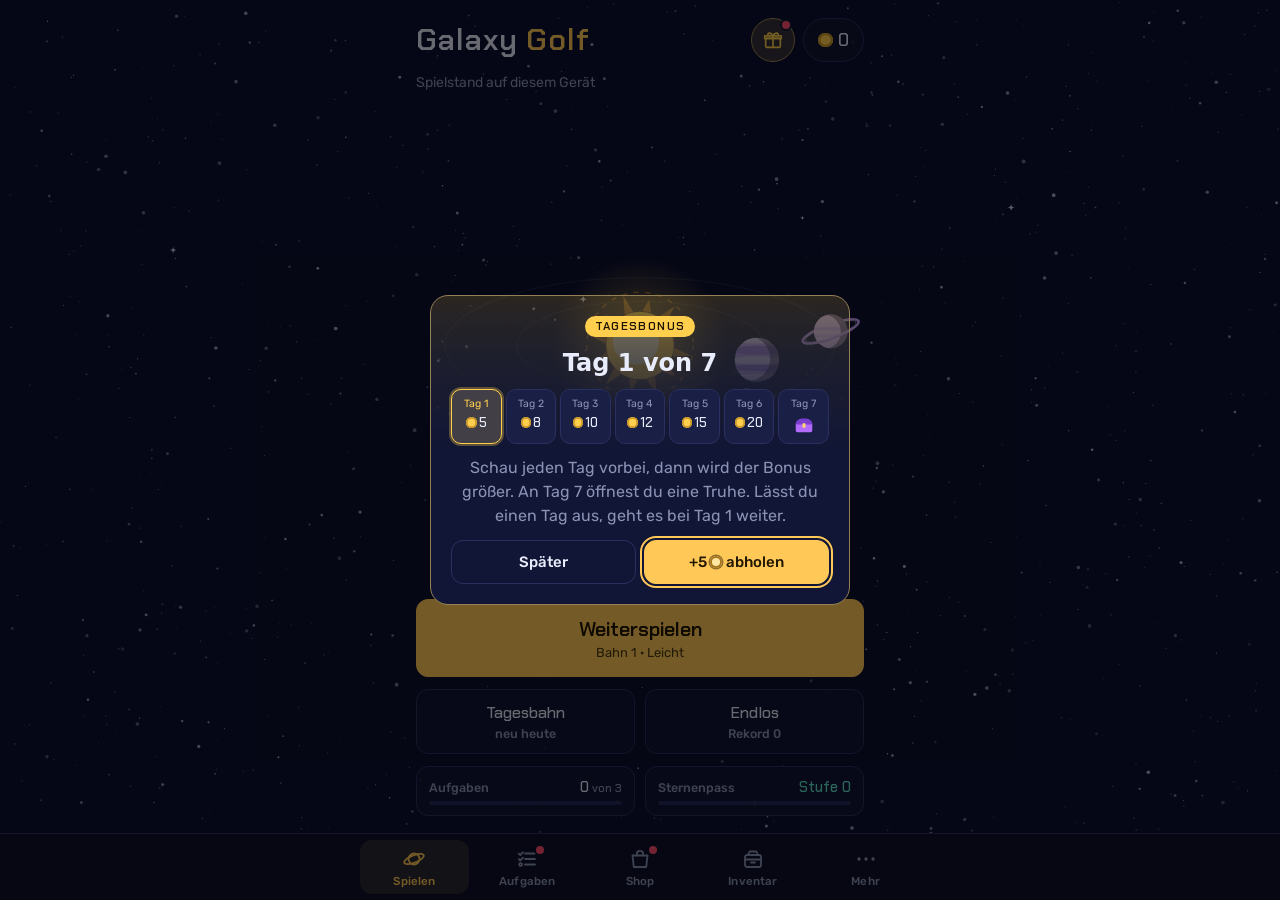
==== commit 3eb8b853: "Glücksbox, Sternenpass mit Sachen, Jubel, Titel, Musik und weniger Münzen Neu: - Glücksbox im Shop w" ====
--- a/site/index.html
+++ b/site/index.html
@@ -491,6 +491,86 @@
 @media (prefers-reduced-motion:reduce){.bonuschip{animation:none}}
 .hkopf{min-width:0;gap:8px}.hkopf .brand{font-size:clamp(20px,6.6vw,30px)}
 @media (max-width:400px){.mzbig{font-size:15px;padding:8px 10px}.hkr{gap:6px}.bonuschip{width:40px;min-height:40px}}
+
+/* ---------- Titel, Sternenstaub ---------- */
+.tpill{--tf:#8b93b5;display:inline-flex;align-items:center;margin:0 6px;padding:1px 8px;border-radius:999px;font:600 11px var(--display);letter-spacing:.04em;vertical-align:.1em;white-space:nowrap;
+  color:var(--tf);background:color-mix(in srgb,var(--tf),transparent 86%);border:1px solid color-mix(in srgb,var(--tf),transparent 55%)}
+.hallo .tpill{margin-left:0}
+.staub{display:inline-block;width:.95em;height:.95em;margin-right:.3em;vertical-align:-.12em;flex:none;background:#c9b6ff;
+  clip-path:polygon(50% 0,61% 39%,100% 50%,61% 61%,50% 100%,39% 61%,0 50%,39% 39%)}
+.titelzeile{display:grid;grid-template-columns:auto minmax(0,1fr) auto;gap:10px;align-items:center;text-align:left;padding:10px 12px;border-radius:12px}
+.titelzeile>span{font-size:12.5px;color:var(--dim);text-transform:uppercase;letter-spacing:.06em}
+.titelzeile .tpill{justify-self:start;font-size:13px;padding:3px 10px}
+.titelzeile em{font-style:normal;color:var(--dim)}
+.titelzeile i{font-style:normal;font-size:22px;color:var(--dim)}
+.slots{grid-template-columns:repeat(3,minmax(0,1fr))}
+@media (min-width:720px){.slots{grid-template-columns:repeat(6,minmax(0,1fr))}}
+.item.karte.box small{color:#c9b6ff;font-family:var(--display);font-size:13.5px}
+
+/* ---------- Glücksbox ---------- */
+.boxbanner{position:relative;overflow:hidden;border-radius:16px;height:clamp(190px,50vw,270px);background:var(--panel);
+  border:1.5px solid color-mix(in srgb,#ffb238,var(--line) 40%);box-shadow:0 10px 40px -18px #ffb238}
+.boxcv{position:absolute;inset:0;width:100%;height:100%;display:block}
+.boxbanner::after{content:"";position:absolute;inset:0;background:linear-gradient(90deg,rgba(0,0,0,.66),rgba(0,0,0,.25) 50%,transparent 75%),linear-gradient(0deg,rgba(255,178,56,.22),transparent 40%);pointer-events:none}
+.bbtext{position:absolute;left:0;bottom:0;z-index:1;padding:16px 18px;display:flex;flex-direction:column;gap:4px;max-width:66%}
+.bbtext .evlabel{color:#1d1300;background:#ffb238;align-self:flex-start;padding:3px 9px;border-radius:999px;font:600 11px var(--display);text-transform:uppercase;letter-spacing:.1em}
+.bbtext h3{margin:2px 0 0;font-family:var(--display);font-size:clamp(24px,7vw,34px);font-weight:600;color:#ffd27a;text-shadow:0 2px 16px rgba(255,178,56,.5);line-height:1.05}
+.bbtext p{margin:0;font-size:13.5px;color:#e9e3d2}
+.bbtext .evzeit{color:#d6cfbd}
+.bbtext .evzeit::before{content:"";display:inline-block;width:7px;height:7px;border-radius:50%;background:#ffb238;margin-right:7px;vertical-align:.1em}
+.boxzieh{display:grid;grid-template-columns:1fr 1fr;gap:10px}
+.boxzieh button{display:flex;flex-direction:column;align-items:center;gap:3px;padding:12px 8px;font-family:var(--display);font-size:18px;font-weight:600}
+.boxzieh button small{font-family:var(--display);font-size:14px;font-weight:500;display:flex;align-items:center;opacity:.9}
+.boxzieh button[disabled] small{font-size:12.5px}
+.pity{display:grid;grid-template-columns:repeat(3,minmax(0,1fr));gap:8px}
+.pity div{display:flex;flex-direction:column;gap:2px;padding:9px 10px;border:1px solid var(--line);border-radius:12px;background:var(--panel)}
+.pity b{font-family:var(--display);font-size:20px;font-variant-numeric:tabular-nums}
+.pity div:first-child b{color:#ffb238}.pity div:nth-child(2) b{color:#c79bff}.pity div:last-child b{color:#ffd27a;font-size:17px}
+.pity small{font-size:11.5px;color:var(--dim);line-height:1.3}
+.staubpill{display:inline-flex;align-items:center;font:600 16px var(--display);color:#d9ccff;padding:4px 12px;border-radius:999px;background:color-mix(in srgb,#b46cff,transparent 84%);border:1px solid color-mix(in srgb,#b46cff,transparent 55%)}
+.chancen{border:1px solid var(--line);border-radius:14px;background:var(--panel);padding:0 14px}
+.chancen summary{cursor:pointer;padding:13px 0;font-family:var(--display);font-size:15px;font-weight:600}
+.chancen[open] summary{border-bottom:1px solid var(--line);margin-bottom:10px}
+.chancen table{width:100%;border-collapse:collapse;font-size:14px;font-variant-numeric:tabular-nums}
+.chancen th{text-align:left;font-weight:500;color:var(--dim);font-size:12px;text-transform:uppercase;letter-spacing:.06em;padding:4px 0}
+.chancen td{padding:6px 0;border-top:1px solid color-mix(in srgb,var(--line),transparent 40%)}
+.chancen td small{color:var(--dim)}
+.chancen p{color:var(--dim);font-size:13.5px;line-height:1.5}
+.chancen h4{margin:10px 0 2px;font:600 12px var(--display);text-transform:uppercase;letter-spacing:.08em;color:var(--r)}
+.chancen .inhalt{margin:0 0 6px;color:var(--ink)}
+.chancen .inhalt:last-child{margin-bottom:14px}
+[data-r="gewoehnlich"]{--r:#aab3cf}[data-r="selten"]{--r:#4fa3ff}[data-r="episch"]{--r:#b46cff}[data-r="legendaer"]{--r:#ffb238}
+.rpunkt{display:inline-block;width:9px;height:9px;border-radius:50%;background:var(--r);margin-right:8px;vertical-align:.05em;flex:none}
+.verlauf{list-style:none;margin:0;padding:0;display:flex;flex-direction:column;gap:4px}
+.verlauf li{display:flex;align-items:center;gap:4px;padding:8px 12px;border-radius:10px;background:var(--panel);border:1px solid var(--line);font-size:14px}
+.verlauf li span{flex:1;min-width:0;color:var(--r)}
+.verlauf li small{color:var(--dim);display:flex;align-items:center;white-space:nowrap}
+.verlauf li[data-r="gewoehnlich"] span{color:var(--ink)}
+/* Ziehen: Sternschnuppe und Ergebnis */
+.bzug{position:absolute;inset:auto 0 0 0;display:flex;justify-content:center;padding:0 16px calc(28px + env(safe-area-inset-bottom,0px))}
+#bz-skip{width:auto;flex:none;background:rgba(255,255,255,.08);border-color:rgba(255,255,255,.22);color:#dfe3f5;border-radius:999px;padding:10px 20px}
+.bergebnis{position:relative;--r:#4fa3ff;width:min(760px,100%);max-height:100%;overflow-y:auto;display:flex;flex-direction:column;align-items:center;gap:12px;text-align:center;box-sizing:border-box;padding:4px}
+.bergebnis h2{margin:0;font-family:var(--display);font-size:28px;font-weight:600;color:var(--r);text-shadow:0 2px 18px color-mix(in srgb,var(--r),transparent 40%)}
+.begrid{display:grid;grid-template-columns:repeat(5,minmax(0,1fr));gap:8px;width:100%}
+@media (max-width:560px){.begrid{grid-template-columns:repeat(4,minmax(0,1fr));gap:6px}.betile{padding:4px 4px 6px;gap:2px}.betile b{font-size:11.5px}.betile small{font-size:11px}.bergebnis h2{font-size:24px}.betile canvas{aspect-ratio:3/2;object-fit:cover}.moment{padding:14px 12px}}
+.betile{--r:#aab3cf;display:flex;flex-direction:column;gap:3px;padding:6px 6px 8px;text-align:left;border-radius:12px;min-width:0;
+  border:1.5px solid color-mix(in srgb,var(--r),transparent 35%);background:linear-gradient(180deg,color-mix(in srgb,var(--r),transparent 75%),rgba(14,16,40,.92) 60%);
+  box-shadow:0 0 0 0 var(--r);animation:kachel .45s var(--d,0s) cubic-bezier(.2,1.4,.4,1) both}
+.betile[data-r="episch"],.betile[data-r="legendaer"]{box-shadow:0 0 22px -6px var(--r)}
+.betile canvas{width:100%;aspect-ratio:5/4;border-radius:8px;display:block}
+.betile b{font-size:13px;font-weight:500;color:#eef0fb;overflow:hidden;text-overflow:ellipsis;white-space:nowrap}
+.betile small{font-size:12px;color:var(--r);display:flex;align-items:center;font-family:var(--display)}
+.betile[data-r="gewoehnlich"] small{color:#c6cbe0}
+.betext{margin:0;color:#c9cde2;font-size:14.5px;display:flex;align-items:center;gap:4px;flex-wrap:wrap;justify-content:center}
+.bergebnis .row{width:min(420px,100%)}.bergebnis .row button{flex:1}
+@keyframes kachel{0%{transform:translateY(14px) scale(.85);opacity:0}100%{transform:none;opacity:1}}
+@media (prefers-reduced-motion:reduce){.betile{animation:none}}
+/* Sternenpass: Stufen mit Sachen */
+.stufe.sache{cursor:pointer;border-color:color-mix(in srgb,#5fe0c8,var(--line) 50%);background:linear-gradient(180deg,color-mix(in srgb,#5fe0c8,transparent 84%),var(--panel) 70%)}
+.stufe.sache canvas{width:100%;max-width:72px;aspect-ratio:5/4;border-radius:6px;display:block}
+.stufe.sache small{font-size:10.5px;line-height:1.2;text-align:center;color:var(--ink);overflow-wrap:anywhere;hyphens:auto;-webkit-hyphens:auto}
+.stufe.ende canvas{max-width:110px}
+.stufe.sache:focus-visible{outline:2px solid #5fe0c8;outline-offset:2px}
 </style>
 <div class="app">
   <header class="top">
@@ -680,12 +760,12 @@
   return Object.assign(res,{n:sc.n});}}
 
 // ===== stand.js
-// Spielstand, Shop-Katalog und Shop-Wechsel, Events, Tagesaufgaben, Wochen-Herausforderungen, Tagesbonus, Sternenpass und Münzen.
+// Spielstand, Shop-Katalog und Shop-Wechsel, Events, Tagesaufgaben, Wochen-Herausforderungen, Tagesbonus, Sternenpass, Glücksbox und Münzen.
 // Gemeinsam für Spiel und Server: beide rechnen Münzen gleich und führen Stände gleich zusammen.
 
 // ---------- Katalog ----------
-// Fächer: k Kugel, s Flugspur, l Ziel-Loch, o Look (alle Himmelskörper nach festen Regeln umgestaltet)
-const FAECHER=[['k','Kugel'],['s','Spur'],['l','Loch'],['o','Look']];
+// Fächer: k Kugel, s Flugspur, l Ziel-Loch, o Look (alle Himmelskörper nach festen Regeln umgestaltet), j Jubel beim Einlochen, t Titel
+const FAECHER=[['k','Kugel'],['s','Spur'],['l','Loch'],['o','Look'],['j','Jubel'],['t','Titel']];
 const ITEMS=[
   {id:'k-standard',n:'Standard',p:0},{id:'k-mond',n:'Mondstein',p:150},{id:'k-erde',n:'Blauer Planet',p:200},{id:'k-mars',n:'Roter Staub',p:200},
   {id:'k-komet',n:'Komet',p:300},{id:'k-saturn',n:'Ringkugel',p:350},{id:'k-neutron',n:'Neutronenstern',p:450},{id:'k-gold',n:'Goldkugel',p:600},
@@ -695,11 +775,19 @@
   {id:'l-standard',n:'Schwarzes Loch',p:0},{id:'l-quasar',n:'Quasar',p:400},{id:'l-spirale',n:'Spiralgalaxie',p:500},{id:'l-tor',n:'Sternentor',p:550},
   {id:'o-klassisch',n:'Klassisch',p:0},{id:'o-nebula',n:'Nebula',p:900},{id:'o-frost',n:'Frost',p:1000},{id:'o-neon',n:'Neon',p:1200},
   {id:'o-halloween',n:'Halloween',ev:'halloween-2026'},
-  // Sternenpass: Belohnung auf Stufe 30, nur in diesem Monat zu verdienen (pass:'JJJJ-MM'), nie im Shop
-  {id:'k-prisma',n:'Prismakugel',pass:'2026-11'}
+  {id:'j-funken',n:'Funken',p:0},{id:'t-keiner',n:'Kein Titel',p:0},
+  // Sternenpass: nur in diesem Monat zu verdienen (pass:'JJJJ-MM'), nie im Shop. Welche Stufe was bringt, steht in PAESSE.
+  {id:'k-prisma',n:'Prismakugel',pass:'2026-11'},
+  {id:'t-sternschnuppe',n:'Sternschnuppe',pass:'2026-11'},{id:'k-saturn-eis',n:'Eisringkugel',pass:'2026-11'},{id:'j-schockwelle',n:'Schockwelle',pass:'2026-11'},
+  {id:'t-kometenjaeger',n:'Kometenjäger',pass:'2026-11'},{id:'s-feuer-blau',n:'Blaue Flamme',pass:'2026-11'},{id:'t-schwerkraft',n:'Schwerkraft-Profi',pass:'2026-11'},
+  // Glücksbox: nur aus der Box oder per Sternenstaub (box: ab wann in der Box, sel: Seltenheit), nie im Shop
+  {id:'j-konfetti',n:'Konfetti',box:'2026-10-31',sel:'gewoehnlich'},
+  {id:'k-lava',n:'Lavakugel',box:'2026-10-31',sel:'selten'},{id:'j-sternregen',n:'Sternregen',box:'2026-10-31',sel:'selten'},
+  {id:'l-pulsar',n:'Pulsar',box:'2026-10-31',sel:'episch'},{id:'j-feuerwerk',n:'Feuerwerk',box:'2026-10-31',sel:'episch'},
+  {id:'k-galaxis',n:'Galaxienkern',box:'2026-10-31',sel:'legendaer'},{id:'s-milchstrasse',n:'Milchstraße',box:'2026-11-16',sel:'legendaer'}
 ];
 const ITEM={};ITEMS.forEach(i=>{i.f=i.id[0];ITEM[i.id]=i;});
-const STANDARD={k:'k-standard',s:'s-standard',l:'l-standard',o:'o-klassisch'};
+const STANDARD={k:'k-standard',s:'s-standard',l:'l-standard',o:'o-klassisch',j:'j-funken',t:'t-keiner'};
 // Events: wer im Zeitraum spielt, bekommt das Abzeichen und die Event-Sachen für immer.
 // Ein neues Event: hier eintragen (Zeitraum in Ortszeit, beide Tage zählen mit) und die Sachen in ITEMS mit ev markieren.
 const EVENTS=[
@@ -763,6 +851,15 @@
 // Bahnen, die eine Aufgabe an einem Tag mitbringt: Indizes in AG[art], für alle gleich, jeden Tag andere
 function aufgabenBahnen(id,tag,len){const A=AUFG[id];if(!A||!A.b||!len)return[];const s=(dnum(tag)*A.n+hashStr(id))%len;return Array.from({length:Math.min(A.n,len)},(_,i)=>(s+i)%len);}
 
+// ---------- Weniger Münzen ab 2.11.2026 ----------
+// Tagesaufgaben, Tagesbonus, Wochen-Herausforderungen und Tagesbahn bringen ab ECO_AB etwa halb so viel. Frühere Tage bleiben, wie sie waren.
+const ECO_AB='2026-11-02',SERIE2=[5,8,10,12,15,20],SERIE2_TRUHE_MZ=80,WOCHE2_MZ=50;
+function aufgMz(id,d){const m=AUFG[id].m;return d>=ECO_AB?Math.round(m/10)*5:m;}
+function serieMz(pos,d){return(d>=ECO_AB?SERIE2:SERIE)[pos-1];}
+function truheMz(d){return d>=ECO_AB?SERIE2_TRUHE_MZ:SERIE_TRUHE_MZ;}
+function wocheMz(w){return w>=ECO_AB?WOCHE2_MZ:WOCHE_MZ;}
+function tagMz(d,sterne){return d>=ECO_AB?8+3*sterne:MZ.tagBasis+MZ.tagStern*sterne;}
+
 // ---------- Wochen-Herausforderungen ----------
 // Drei pro Woche (Montag bis Sonntag), für alle gleich. Fortschritt ergibt sich aus Tagesleistung, Tagesbahnen, Aufgaben und Tagesbonus.
 const WOCHE_AB='2026-11-02',WOCHE_MZ=100,WOCHE_XP=100;
@@ -793,18 +890,23 @@
 
 // ---------- Sternenpass ----------
 // Jeder Monat ein Pass mit 30 Stufen. XP aus Bahnen (höchstens 250 am Tag), Tagesaufgaben, Tagesbonus und Wochen-Herausforderungen.
-// Münzen auf jeder Stufe, Stufe 30 bringt die Pass-Sache des Monats (Eintrag in PAESSE) oder, falls keine eingetragen ist, Münzen.
-const PASS={stufen:30,xp:150,ab:'2026-11',tagMax:250,ohneSache:300};
-const PAESSE={'2026-11':{n:'Sternenpass November',item:'k-prisma'}};
+// Auf einigen Stufen gibt es Sachen (Titel, Farbvarianten, Jubel, auf Stufe 30 die Hauptbelohnung), auf allen anderen Münzen.
+// Fehlt der Eintrag eines Monats in PAESSE, gibt es nur Münzen, auf Stufe 30 zusätzlich PASS.ohneSache.
+const PASS={stufen:30,xp:150,ab:'2026-11',tagMax:250,ohneSache:150,mz:15,mz5:40,mz30:50};
+const PAESSE={'2026-11':{n:'Sternenpass November',item:'k-prisma',
+  stufen:{3:'t-sternschnuppe',6:'k-saturn-eis',10:'j-schockwelle',15:'t-kometenjaeger',20:'s-feuer-blau',25:'t-schwerkraft'}}};
+function passSachen(mon){const P=PAESSE[mon];if(!P)return{};const r=Object.assign({},P.stufen||{});if(P.item)r[PASS.stufen]=P.item;return r;}
+// Belohnung einer Stufe: {id} für eine Sache, {mz} für Münzen (Stufe 30 bringt beides)
+function passBelohnung(mon,k){const id=passSachen(mon)[k];if(k===PASS.stufen)return{id,mz:PASS.mz30+(id?0:PASS.ohneSache)};return id?{id,mz:0}:{mz:k%5===0?PASS.mz5:PASS.mz};}
 function passName(mon){const p=PAESSE[mon];if(p)return p.n;const[y,m]=mon.split('-');return'Sternenpass '+['Januar','Februar','März','April','Mai','Juni','Juli','August','September','Oktober','November','Dezember'][+m-1]+' '+y;}
-function passMz(stufe){return stufe===PASS.stufen?100:stufe%5===0?60:20;}
 function monatTage(mon){const[y,m]=mon.split('-').map(Number),n=new Date(Date.UTC(y,m,0)).getUTCDate();return Array.from({length:n},(_,i)=>mon+'-'+String(i+1).padStart(2,'0'));}
 function xpTag(st,tag){const a=st.akt[tag];let v=a?Math.min(PASS.tagMax,a.b*5+a.s*5):0;const e=erledigt(st,tag).length;v+=e*40+(e>=3?30:0);if(st.login[tag])v+=SERIE_XP;return v;}
 // Wochen zählen für den Monat, in dem ihr Sonntag liegt
 function xpMonat(st,mon){let v=0;for(const d of monatTage(mon)){v+=xpTag(st,d);if(new Date(dnum(d)*864e5).getUTCDay()===0)v+=wochenErledigt(st,plusTage(d,-6)).length*WOCHE_XP;}return v;}
 function passStufe(v){return Math.min(PASS.stufen,Math.floor(v/PASS.xp));}
 function passMonate(st){const s=new Set();for(const k of['akt','auf','login','tag'])for(const d in st[k]){const m=d.slice(0,7);if(m>=PASS.ab)s.add(m);}return[...s].sort();}
-function passOk(st,id){const i=ITEM[id];return !!i&&!!i.pass&&!!PAESSE[i.pass]&&PAESSE[i.pass].item===id&&passStufe(xpMonat(st,i.pass))>=PASS.stufen;}
+function passStufeVon(id){const i=ITEM[id];if(!i||!i.pass)return 0;const S=passSachen(i.pass);const k=Object.keys(S).find(k=>S[k]===id);return k?+k:0;}
+function passOk(st,id){const k=passStufeVon(id);return k>0&&passStufe(xpMonat(st,ITEM[id].pass))>=k;}
 
 // ---------- Shop-Wechsel ----------
 // Jeden Tag 4 Sachen unter 450 Münzen, eine davon 25 % günstiger, dazu 2 Highlights für die Woche aus allem ab 450 Münzen.
@@ -842,21 +944,69 @@
 function angebotOk(id,d,p){return kaufPreis(id,d)===p&&p<preis(id)||angeboteAlt(d).some(a=>a.id===id&&a.p===p);}
 // Tagesbonus: Münzen je Tag der Serie; die Truhe an Tag 7 bringt eine Sache (own w:'serie' mit diesem Datum) oder Münzen
 function serieMuenzen(st){let m=0,lauf=0,vor=null;const truhe=new Set();for(const id in st.own)if(st.own[id].w==='serie')truhe.add(st.own[id].d);
-  for(const d of Object.keys(st.login).sort()){lauf=vor&&plusTage(vor,1)===d?lauf+1:1;vor=d;const p=seriePos(lauf);m+=p<7?SERIE[p-1]:truhe.has(d)?0:SERIE_TRUHE_MZ;}
+  for(const d of Object.keys(st.login).sort()){lauf=vor&&plusTage(vor,1)===d?lauf+1:1;vor=d;const p=seriePos(lauf);m+=p<7?serieMz(p,d):truhe.has(d)?0:truheMz(d);}
   return m;}
 function wochenMuenzen(st){const w=new Set();for(const k of['akt','auf','login','tag'])for(const d in st[k]){const x=wocheVon(d);if(x>=WOCHE_AB)w.add(x);}
-  let m=0;for(const x of w)m+=wochenErledigt(st,x).length*WOCHE_MZ;return m;}
-function passMuenzen(st){let m=0;for(const mon of passMonate(st)){const s=passStufe(xpMonat(st,mon));for(let k=1;k<=s;k++)m+=passMz(k);if(s>=PASS.stufen&&!PAESSE[mon])m+=PASS.ohneSache;}return m;}
+  let m=0;for(const x of w)m+=wochenErledigt(st,x).length*wocheMz(x);return m;}
+function passMuenzen(st){let m=0;for(const mon of passMonate(st)){const s=passStufe(xpMonat(st,mon));for(let k=1;k<=s;k++)m+=passBelohnung(mon,k).mz;}return m;}
 function muenzen(st){let m=st.bonus|0;
   for(const k in st.best){const b=st.best[k];m+=b.st*MZ.stern+(b.a?MZ.ass:0);}
-  for(const d in st.tag)m+=MZ.tagBasis+MZ.tagStern*st.tag[d].st;
-  for(const d in st.auf){const a=st.auf[d];for(const id of aufgabenGezaehlt(d))if((a[id]|0)>=AUFG[id].z)m+=AUFG[id].m;}
-  m+=serieMuenzen(st)+wochenMuenzen(st)+passMuenzen(st);
+  for(const d in st.tag)m+=tagMz(d,st.tag[d].st);
+  for(const d in st.auf){const a=st.auf[d];for(const id of aufgabenGezaehlt(d))if((a[id]|0)>=AUFG[id].z)m+=aufgMz(id,d);}
+  m+=serieMuenzen(st)+wochenMuenzen(st)+passMuenzen(st)-boxKosten(st);
   for(const id in st.own)if(st.own[id].w==='kauf')m-=bezahlt(id,st.own[id]);
   return m;}
 
+// ---------- Glücksbox ----------
+// Ziehen kostet Münzen. Jede Ziehung ist aus dem Spielstand nachrechenbar: Ergebnis = f(Ziehungs-ID, Nummer, Banner des Tages, Garantien davor).
+// Chancen: Legendär 1,6 %, ab der 31. Ziehung ohne Legendär je +6 %, die 40. ist sicher. Episch 8 %, spätestens jede 10. Ziehung. Selten 30 %, sonst Gewöhnlich.
+// Legendär ist zu 50 % der Hauptgewinn des Banners; ging es daneben, ist das nächste Legendär sicher der Hauptgewinn.
+// Doppelte werden Sternenstaub; mit Sternenstaub tauscht man Box-Sachen ein, die man noch nicht hat.
+// Banner wechseln alle 14 Tage ab BOX.ab, der erste läuft schon ab BOX.start. Was im Banner ist, steht mit seinem Start fest:
+// Box-Sachen ab ihrem box-Datum, Shop-Sachen erst, wenn sie nicht mehr unter Neu stehen. Hauptgewinn ist ein legendäres Box-Stück:
+// das, das mit diesem Banner neu dazukommt, sonst reihum.
+const BOX={preis:100,preis10:900,start:'2026-10-31',ab:'2026-11-02',tage:14,
+  leg:.016,weichAb:30,weichPlus:.06,hart:40,epi:.08,epiHart:10,sel:.30,
+  staub:{gewoehnlich:3,selten:8,episch:25,legendaer:80},tausch:{gewoehnlich:20,selten:50,episch:120,legendaer:400}};
+const SELTEN=['gewoehnlich','selten','episch','legendaer'];
+function selVon(id){const i=ITEM[id];if(!i)return null;if(i.sel)return i.sel;if(!(i.p>0))return null;return i.p<=200?'gewoehnlich':i.p<=400?'selten':i.p<=700?'episch':'legendaer';}
+function boxPeriode(d){return Math.max(0,Math.floor((dnum(d)-dnum(BOX.ab))/BOX.tage));}
+const BANNER_CACHE=new Map();
+function banner(d){const p=boxPeriode(d);let b=BANNER_CACHE.get(p);if(b)return b;
+  const von=p===0?BOX.start:plusTage(BOX.ab,p*BOX.tage),bis=plusTage(BOX.ab,(p+1)*BOX.tage-1);
+  const da=i=>i.box?i.box<=von:i.p>0&&(!i.neu||dnum(i.neu)+ROT.neuTage<=dnum(von)),pool={gewoehnlich:[],selten:[],episch:[],legendaer:[]};
+  for(const i of ITEMS)if(da(i)){const r=selVon(i.id);if(r)pool[r].push(i.id);}
+  const tops=ITEMS.filter(i=>i.box&&i.sel==='legendaer'&&i.box<=von).sort((a,b)=>a.box.localeCompare(b.box)||a.id.localeCompare(b.id)).map(i=>i.id);
+  const top=!tops.length?null:ITEM[tops[tops.length-1]].box===von?tops[tops.length-1]:tops[p%tops.length];
+  b={p,von,bis,top,pool,andere:pool.legendaer.filter(id=>id!==top)};BANNER_CACHE.set(p,b);return b;}
+const zufall01=t=>hashStr(t)/4294967296;
+// Alle Ziehungen in Reihenfolge mit Ergebnis. neu: zum ersten Mal bekommen; sonst Sternenstaub. .stand: Garantien danach.
+function boxZuege(st){const z=((st.box&&st.box.z)||[]).slice().sort((a,b)=>a.t-b.t||(a.u<b.u?-1:a.u>b.u?1:0)),out=[],schon=new Set();let seitE=0,seitL=0,sicher=false;
+  for(const g of z){const B=banner(g.d);
+    for(let j=0;j<g.n;j++){const k='box:'+g.u+':'+j,r1=zufall01(k+':r'),r2=zufall01(k+':i'),r3=zufall01(k+':h'),n=seitL+1;
+      const pl=n>=BOX.hart?1:n>BOX.weichAb?BOX.leg+(n-BOX.weichAb)*BOX.weichPlus:BOX.leg;
+      let sel=r1<pl?'legendaer':(seitE+1>=BOX.epiHart||r1<pl+BOX.epi)?'episch':r1<pl+BOX.epi+BOX.sel?'selten':'gewoehnlich',id=null,top=false;
+      if(sel==='legendaer'&&B.top){if(sicher||r3<.5||!B.andere.length){id=B.top;top=true;sicher=false;}else{id=B.andere[Math.floor(r2*B.andere.length)];sicher=true;}}
+      for(let s=SELTEN.indexOf(sel);!id&&s>=0;s--){const pool=B.pool[SELTEN[s]];if(pool.length){sel=SELTEN[s];id=pool[Math.floor(r2*pool.length)];}}
+      if(sel==='legendaer'){seitL=0;seitE=0;}else{seitL++;if(sel==='episch')seitE=0;else seitE++;}
+      const o=st.own[id],dopp=schon.has(id)||!!o&&o.w!=='box'&&o.d<=g.d;schon.add(id);
+      out.push({id,sel,d:g.d,u:g.u,j,neu:!dopp,staub:dopp?BOX.staub[sel]:0,top});}}
+  out.stand={epi:BOX.epiHart-seitE,leg:BOX.hart-seitL,sicher};return out;}
+function boxKosten(st){let m=0;for(const g of(st.box&&st.box.z)||[])m+=g.n===10?BOX.preis10:BOX.preis*g.n;return m;}
+// Garantien: epi/leg = spätestens nach so vielen Ziehungen, sicher = nächstes Legendär ist der Hauptgewinn
+function boxPity(st){return boxZuege(st).stand;}
+function staubStand(st){let s=0;for(const r of boxZuege(st))s+=r.staub;for(const id in st.own)if(st.own[id].w==='staub')s-=BOX.tausch[selVon(id)]||0;return s;}
+function tauschbar(id,d){const i=ITEM[id];return !!i&&!!i.box&&i.box<=d;}
+// Gewonnene Sachen ins Inventar; Box-Sachen, die sich nicht nachrechnen lassen, fliegen raus.
+// Kam eine Sache aus der Box früher als auf anderem Weg (zwei Geräte), gilt die Box; der Kauf oder Tausch zählt dann nicht.
+function boxEinbuchen(st){const neu=new Map();for(const r of boxZuege(st))if(r.neu&&!neu.has(r.id))neu.set(r.id,r.d);
+  for(const id in st.own)if(st.own[id].w==='box'&&!neu.has(id))delete st.own[id];
+  for(const[id,d]of neu){const o=st.own[id];if(!o||o.w!=='box'&&o.d>d)st.own[id]={w:'box',d};}
+  for(const f in st.eq)if(!st.own[st.eq[f]]&&st.eq[f]!==STANDARD[f])st.eq[f]=STANDARD[f];
+  return st;}
+
 // ---------- Stand ----------
-function neuerStand(){return{v:5,t:0,un:3,best:{},seen:{},cur:0,own:{},eq:Object.assign({},STANDARD),tag:{},auf:{},akt:{},login:{},endl:{best:0},opt:{ringe:true,vorschau:true,vib:true},auto:null,bonus:0};}
+function neuerStand(){return{v:5,t:0,un:3,best:{},seen:{},cur:0,own:{},eq:Object.assign({},STANDARD),tag:{},auf:{},akt:{},login:{},box:{z:[]},endl:{best:0},opt:{ringe:true,vorschau:true,vib:true,musik:true,effekte:true},auto:null,bonus:0};}
 // Alter Spielstand (gg4) → neu. Wer ihn hat, hat schon im Halloween-Zeitraum gespielt (gg4 kam am 28.10.2026).
 function ausAlt(a,N,heute){const s=neuerStand();if(!a||!a.best)return s;let max=0;
   for(const k in a.best){const b=a.best[k],n=+k;if(!(n>=1&&n<=N)||!b)continue;s.best[n]={s:b.s|0||1,st:Math.max(1,Math.min(3,b.st|0))};if(s.best[n].s===1)s.best[n].a=1;max=Math.max(max,n);}
@@ -866,27 +1016,29 @@
   if(a.skin==='halloween'&&s.own['o-halloween'])s.eq.o='o-halloween';
   s.t=Date.now();return s;}
 const SEEN=['start','sun','moon','warp','wind','bin','tages','endlos','aufgabe'];
-const OPT=['ringe','vorschau','vib'];
+const OPT=['ringe','vorschau','vib','musik','effekte'];
 // Eingaben prüfen: nur bekannte Felder in sinnvollen Grenzen. N = Anzahl Bahnen.
 function sauber(x,N){const s=neuerStand();if(!x||typeof x!=='object')return s;const int=(v,a,b,d)=>{v=Math.round(+v);return Number.isFinite(v)?Math.max(a,Math.min(b,v)):d;};
   s.t=int(x.t,0,Date.now()+864e5,0);s.un=int(x.un,3,N,3);s.cur=int(x.cur,0,N-1,0);s.bonus=int(x.bonus,-1e7,1e7,0);
   if(x.best&&typeof x.best==='object')for(const k in x.best){const n=+k,b=x.best[k];if(!(n>=1&&n<=N)||!b)continue;const o={s:int(b.s,1,999,99),st:int(b.st,1,3,1)};if(b.a&&o.s===1)o.a=1;s.best[n]=o;}
   if(x.seen&&typeof x.seen==='object')for(const k of SEEN)if(x.seen[k])s.seen[k]=1;
-  if(x.own&&typeof x.own==='object')for(const id in x.own){const o=x.own[id];if(!istBekannt(id)||!o||!['kauf','event','geschenk','code','serie','pass'].includes(o.w)||!DATUM.test(o.d))continue;s.own[id]={w:o.w,d:o.d};if(o.w==='kauf'&&Number.isInteger(o.p)&&o.p>=0&&o.p<preis(id))s.own[id].p=o.p;}
+  if(x.own&&typeof x.own==='object')for(const id in x.own){const o=x.own[id];if(!istBekannt(id)||!o||!['kauf','event','geschenk','code','serie','pass','box','staub'].includes(o.w)||!DATUM.test(o.d))continue;s.own[id]={w:o.w,d:o.d};if(o.w==='kauf'&&Number.isInteger(o.p)&&o.p>=0&&o.p<preis(id))s.own[id].p=o.p;}
   if(x.eq&&typeof x.eq==='object')for(const f in STANDARD){const id=x.eq[f];if(typeof id==='string'&&ITEM[id]&&ITEM[id].f===f&&(s.own[id]||id===STANDARD[f]))s.eq[f]=id;}
   if(x.tag&&typeof x.tag==='object')for(const d of Object.keys(x.tag).filter(d=>DATUM.test(d)).sort().slice(-1000)){const b=x.tag[d];if(b)s.tag[d]={s:int(b.s,1,999,99),st:int(b.st,1,3,1)};}
   if(x.auf&&typeof x.auf==='object')for(const d of Object.keys(x.auf).filter(d=>DATUM.test(d)).sort().slice(-1000)){const a=x.auf[d];if(!a||typeof a!=='object')continue;const o={};for(const id of aufgabenGezaehlt(d))if(a[id])o[id]=int(a[id],0,AUFG[id].z,0);s.auf[d]=o;}
   if(x.akt&&typeof x.akt==='object')for(const d of Object.keys(x.akt).filter(d=>DATUM.test(d)).sort().slice(-400)){const a=x.akt[d];if(a&&typeof a==='object')s.akt[d]={b:int(a.b,0,500,0),s:int(a.s,0,1500,0),a:int(a.a,0,500,0),e:int(a.e,0,9999,0)};}
   if(x.login&&typeof x.login==='object')for(const d of Object.keys(x.login).filter(d=>DATUM.test(d)).sort().slice(-1000))if(x.login[d])s.login[d]=1;
+  if(x.box&&typeof x.box==='object'&&Array.isArray(x.box.z)){const u=new Set();
+    for(const g of x.box.z.slice(-3000))if(g&&DATUM.test(g.d)&&g.d>=BOX.start&&(g.n===1||g.n===10)&&typeof g.u==='string'&&/^[A-Za-z0-9]{4,16}$/.test(g.u)&&!u.has(g.u)&&Number.isFinite(+g.t)){u.add(g.u);s.box.z.push({d:g.d,t:int(g.t,0,1e15,0),n:g.n,u:g.u});}}
   if(x.endl&&typeof x.endl==='object')s.endl.best=int(x.endl.best,0,99999,0);
   if(x.opt&&typeof x.opt==='object')for(const k of OPT)if(typeof x.opt[k]==='boolean')s.opt[k]=x.opt[k];
   if(x.auto&&typeof x.auto==='object'&&ITEM[x.auto.look]&&ITEM[x.auto.vorher])s.auto={look:x.auto.look,vorher:x.auto.vorher};
-  return s;}
+  return boxEinbuchen(s);}
 // Zwei Stände zusammenführen. a = Stand des Servers (er bestimmt den Bonus), b = Stand des Geräts.
 // Fortschritt geht nie verloren: jeweils das Bessere, Besitz vereinigt; Einstellungen vom neueren Stand.
 function zusammen(a,b){const r=neuerStand(),neu=(b.t||0)>=(a.t||0)?b:a;
   r.t=Math.max(a.t||0,b.t||0);r.un=Math.max(a.un,b.un);r.cur=neu.cur;r.bonus=a.bonus|0;
-  r.eq=Object.assign({},neu.eq);r.opt=Object.assign({},neu.opt);r.auto=neu.auto?Object.assign({},neu.auto):null;
+  r.eq=Object.assign({},STANDARD,neu.eq);r.opt=Object.assign({},r.opt,neu.opt);r.auto=neu.auto?Object.assign({},neu.auto):null;
   for(const s of[a,b]){
     for(const k in s.best){const x=s.best[k],y=r.best[k];r.best[k]=y?{s:Math.min(x.s,y.s),st:Math.max(x.st,y.st)}:{s:x.s,st:x.st};if(x.a||(y&&y.a))r.best[k].a=1;}
     for(const k in s.seen)r.seen[k]=1;
@@ -895,12 +1047,13 @@
     for(const d in s.auf){const o=r.auf[d]||(r.auf[d]={});for(const id in s.auf[d])o[id]=Math.max(o[id]|0,s.auf[d][id]|0);}
     for(const d in s.akt){const x=s.akt[d],y=r.akt[d];r.akt[d]=y?{b:Math.max(x.b,y.b),s:Math.max(x.s,y.s),a:Math.max(x.a,y.a),e:Math.max(x.e,y.e)}:Object.assign({},x);}
     for(const d in s.login)r.login[d]=1;
+    for(const g of(s.box&&s.box.z)||[])if(!r.box.z.some(h=>h.u===g.u))r.box.z.push(Object.assign({},g));
     r.endl.best=Math.max(r.endl.best,s.endl.best|0);}
   for(const f in r.eq)if(!r.own[r.eq[f]]&&r.eq[f]!==STANDARD[f])r.eq[f]=STANDARD[f];
-  return r;}
+  return boxEinbuchen(r);}
 
 // ===== look.js
-// Aussehen: Looks (ganze Themen), Planeten, Sonnen, Kugeln, Flugspuren, Ziel-Löcher, Hintergrund.
+// Aussehen: Looks (ganze Themen), Planeten, Sonnen, Kugeln, Flugspuren, Ziel-Löcher, Jubel beim Einlochen, Titel, Hintergrund.
 // Gezeichnet wird immer in den Kontext x mit den Farben C des angelegten Looks LK.
 let x=null,C=null,LK=null,anim=0;
 function rng(s){s=s>>>0;return()=>{s=(Math.imul(s,1664525)+1013904223)>>>0;return s/4294967296;};}
@@ -955,7 +1108,7 @@
     c:{bg:'#06050d',star:'200,200,255',acc:'#2ef2ff',glow:'46,242,255',ring:'#ff2ec4',disk:'#2ef2ff',ball:'#ffffff',trail:'46,242,255',
       sun:['#fff7c2','#ffd23f','#ff8a00'],wh:['#2ef2ff','#ff2ec4'],shade:'rgba(0,0,0,0)',wind:'46,242,255'},pal:PAL_NE,sonne:'neonsun',mond:'neonmoon',stil:'neon',seed:5,bg:'raster'}
 };
-function setzeLook(id){LK=LOOKS[id]||LOOKS['o-klassisch'];C=LK.c;const r=document.documentElement;
+function setzeLook(id){LK=LOOKS[id]||LOOKS['o-klassisch'];C=LK.c;const r=document.documentElement;if(typeof TON!=='undefined')TON.look(id);
   for(const k in LK.css)r.style.setProperty('--'+k,LK.css[k]);r.style.setProperty('--feld',LK.c.bg);r.style.setProperty('--brand',LK.brand||'var(--display)');
   r.dataset.look=id.slice(2);const m=document.querySelector('meta[name="theme-color"]');if(m)m.content=LK.css.void;}
 function mitLook(id,fn){const a=LK,b=C;LK=LOOKS[id];C=LK.c;try{fn();}finally{LK=a;C=b;}}
@@ -1065,7 +1218,16 @@
   x.strokeStyle=gold;x.lineWidth=3.2;x.beginPath();x.arc(0,0,16.5,0,7);x.stroke();
   x.rotate(anim*.6);x.fillStyle=gold;for(let i=0;i<8;i++){x.rotate(Math.PI/4);x.fillRect(-1.4,-24,2.8,i%2?4:6);}x.rotate(-anim*.6);
   x.strokeStyle=rgba(gold,.35);x.lineWidth=1;x.setLineDash([2,5]);x.lineDashOffset=anim*10;x.beginPath();x.arc(0,0,28,0,7);x.stroke();x.setLineDash([]);x.restore();}
-const LOECHER={'l-standard':lochStandard,'l-quasar':lochQuasar,'l-spirale':lochSpirale,'l-tor':lochTor};
+// Glücksbox: Pulsar mit zwei kreisenden Lichtkegeln, Feldlinien und Pulsen im Takt
+function lochPulsar(hx,hy){x.save();x.translate(hx,hy);const col=C.ring,ph=(anim*1.5)%1;
+  for(let k=0;k<2;k++){const f=(ph+k/2)%1;x.strokeStyle=rgba(col,.55*(1-f));x.lineWidth=.6+2*(1-f);x.beginPath();x.arc(0,0,13+f*24,0,7);x.stroke();}
+  x.save();x.rotate(anim*2.4);x.strokeStyle=rgba(col,.22);x.lineWidth=1;x.beginPath();x.ellipse(0,-12,6,12,0,0,7);x.moveTo(6,12);x.ellipse(0,12,6,12,0,0,7);x.stroke();
+  for(const s of[0,Math.PI]){x.save();x.rotate(s);const g=x.createLinearGradient(0,0,48,0);g.addColorStop(0,'rgba(255,255,255,.9)');g.addColorStop(.3,rgba(col,.6));g.addColorStop(1,rgba(col,0));
+    x.fillStyle=g;x.beginPath();x.moveTo(9,-2);x.lineTo(48,-9);x.lineTo(48,9);x.lineTo(9,2);x.closePath();x.fill();x.restore();}x.restore();
+  x.fillStyle='#000';x.beginPath();x.arc(0,0,11,0,7);x.fill();const pu=.55+.45*Math.max(0,Math.sin(anim*9));
+  x.strokeStyle='rgba(255,255,255,'+pu+')';x.lineWidth=2.2;x.beginPath();x.arc(0,0,12.3,0,7);x.stroke();
+  x.fillStyle=rgba(col,.5+.5*pu);x.beginPath();x.arc(0,0,2.2,0,7);x.fill();x.restore();}
+const LOECHER={'l-standard':lochStandard,'l-quasar':lochQuasar,'l-spirale':lochSpirale,'l-tor':lochTor,'l-pulsar':lochPulsar};
 
 // ---------- Kugeln ----------
 function kugelBasis(r,col){x.fillStyle=col;x.beginPath();x.arc(0,0,r,0,7);x.fill();}
@@ -1087,6 +1249,23 @@
     x.strokeStyle='rgba(255,255,255,.9)';x.lineWidth=Math.max(.6,r*.13);x.lineJoin='round';x.beginPath();for(let i=0;i<=6;i++){const a=i/6*Math.PI*2;i?x.lineTo(Math.cos(a)*R,Math.sin(a)*R):x.moveTo(Math.cos(a)*R,Math.sin(a)*R);}x.stroke();
     x.globalAlpha=.6;x.fillStyle='#fff';x.beginPath();x.moveTo(0,-R*.55);x.lineTo(R*.45,-R*.27);x.lineTo(0,0);x.lineTo(-R*.45,-R*.27);x.closePath();x.fill();x.globalAlpha=1;x.restore();
     const f=(anim*.9)%1;if(f<.25){const k=r*.6*(1-Math.abs(f-.125)/.125);x.strokeStyle='#fff';x.lineWidth=Math.max(.6,r*.11);x.lineCap='round';x.beginPath();x.moveTo(r*.55-k,-r*.6);x.lineTo(r*.55+k,-r*.6);x.moveTo(r*.55,-r*.6-k);x.lineTo(r*.55,-r*.6+k);x.stroke();}},
+  // Sternenpass November 2026: die Ringkugel in Eis, mit Glitzern auf dem Ring
+  'k-saturn-eis':r=>{const g=x.createRadialGradient(0,0,r*.5,0,0,r*2.2);g.addColorStop(0,'rgba(170,230,255,.35)');g.addColorStop(1,'rgba(170,230,255,0)');x.fillStyle=g;x.beginPath();x.arc(0,0,r*2.2,0,7);x.fill();
+    x.strokeStyle='#8fd6ff';x.lineWidth=Math.max(1.2,r*.3);x.beginPath();x.ellipse(0,0,r*1.8,r*.55,-.4,Math.PI,2*Math.PI);x.stroke();kugelBasis(r,'#eaf8ff');x.fillStyle='#b9e3f7';x.fillRect(-r,-r*.2,2*r,r*.3);
+    x.fillStyle='rgba(255,255,255,.85)';x.beginPath();x.arc(-r*.4,-r*.45,r*.2,0,7);x.fill();x.beginPath();x.ellipse(0,0,r*1.8,r*.55,-.4,0,Math.PI);x.stroke();
+    const f=(anim*.8)%1,b=Math.PI*(.15+f*.7);x.save();x.rotate(-.4);x.fillStyle='rgba(255,255,255,'+Math.sin(f*Math.PI)+')';x.beginPath();x.arc(Math.cos(b)*r*1.8,Math.sin(b)*r*.55,Math.max(.6,r*.14),0,7);x.fill();x.restore();},
+  // Glücksbox: Basalt mit glühenden Rissen, die im Takt pulsieren
+  'k-lava':r=>{const pu=.65+.35*Math.sin(anim*3.2),g=x.createRadialGradient(0,0,r*.6,0,0,r*2.4);g.addColorStop(0,'rgba(255,110,30,'+.45*pu+')');g.addColorStop(1,'rgba(255,80,20,0)');x.fillStyle=g;x.beginPath();x.arc(0,0,r*2.4,0,7);x.fill();
+    const b=x.createRadialGradient(-r*.3,-r*.3,0,0,0,r);b.addColorStop(0,'#8a3a26');b.addColorStop(1,'#3a170f');x.fillStyle=b;x.beginPath();x.arc(0,0,r,0,7);x.fill();
+    x.strokeStyle='rgba(255,140,50,'+(.55+.4*pu)+')';x.lineWidth=Math.max(.8,r*.12);x.stroke();x.save();x.beginPath();x.arc(0,0,r,0,7);x.clip();x.strokeStyle='rgb(255,'+(120+90*pu|0)+',40)';x.lineWidth=Math.max(.7,r*.16);x.lineJoin='round';x.lineCap='round';
+    x.beginPath();x.moveTo(-r,-r*.3);x.lineTo(-r*.35,-r*.1);x.lineTo(-r*.1,-r*.55);x.lineTo(r*.3,-r*.35);x.lineTo(r,-r*.62);x.moveTo(-r*.35,-r*.1);x.lineTo(-r*.2,r*.4);x.lineTo(r*.25,r*.25);x.lineTo(r*.55,r*.75);x.moveTo(r*.25,r*.25);x.lineTo(r,r*.1);x.stroke();
+    x.fillStyle='rgba(255,226,130,'+.85*pu+')';x.beginPath();x.arc(-r*.35,-r*.1,r*.13,0,7);x.arc(r*.25,r*.25,r*.11,0,7);x.fill();x.restore();
+    x.fillStyle='rgba(255,255,255,.14)';x.beginPath();x.arc(-r*.38,-r*.45,r*.2,0,7);x.fill();},
+  // Glücksbox, legendär: Kern einer Spiralgalaxie, zwei Arme drehen sich um die leuchtende Mitte
+  'k-galaxis':r=>{const g=x.createRadialGradient(0,0,0,0,0,r*2.9);g.addColorStop(0,'rgba(255,230,250,.6)');g.addColorStop(.45,'rgba(170,110,255,.24)');g.addColorStop(1,'rgba(90,60,200,0)');x.fillStyle=g;x.beginPath();x.arc(0,0,r*2.9,0,7);x.fill();
+    x.save();x.rotate(-.5);x.scale(1,.58);x.rotate(anim*1.2);
+    for(let a=0;a<2;a++)for(let i=0;i<20;i++){const f=i/19,R=r*(.55+f*1.8),w=a*Math.PI+f*3.6;x.fillStyle='hsla('+(290-f*95)+',95%,'+(80-f*20)+'%,'+(1-f*.7)+')';x.beginPath();x.arc(Math.cos(w)*R,Math.sin(w)*R,r*(.27-f*.15),0,7);x.fill();}
+    x.restore();const c=x.createRadialGradient(-r*.2,-r*.2,0,0,0,r*.85);c.addColorStop(0,'#ffffff');c.addColorStop(.5,'#ffe9bf');c.addColorStop(1,'#ff9be0');x.fillStyle=c;x.beginPath();x.arc(0,0,r*.85,0,7);x.fill();},
   'k-kuerbis':r=>{kugelBasis(r,'#ff8a1f');x.fillStyle='#e8670c';x.beginPath();x.ellipse(-r*.45,0,r*.25,r*.95,0,0,7);x.ellipse(r*.45,0,r*.25,r*.95,0,0,7);x.fill();
     x.strokeStyle='#4f7d24';x.lineWidth=Math.max(1.2,r*.3);x.lineCap='round';x.beginPath();x.moveTo(0,-r*.85);x.lineTo(r*.25,-r*1.35);x.stroke();}
 };
@@ -1102,9 +1281,82 @@
   's-plasma':(T)=>{if(T.length<2)return;x.lineCap='round';for(let i=1;i<T.length;i++){const f=i/T.length;x.strokeStyle='rgba(170,120,255,'+f*.5+')';x.lineWidth=1+f*5;x.beginPath();x.moveTo(T[i-1][0],T[i-1][1]);x.lineTo(T[i][0],T[i][1]);x.stroke();}
     for(let i=1;i<T.length;i++){const f=i/T.length;x.strokeStyle='rgba(235,225,255,'+f*.8+')';x.lineWidth=.6+f*1.2;x.beginPath();x.moveTo(T[i-1][0],T[i-1][1]);x.lineTo(T[i][0],T[i][1]);x.stroke();}},
   's-regenbogen':(T)=>T.forEach((q,i)=>{const f=i/T.length;x.fillStyle='hsla('+((i*9+anim*140)%360)+',95%,66%,'+f*.8+')';x.beginPath();x.arc(q[0],q[1],.8+f*2,0,7);x.fill();}),
+  // Sternenpass November 2026: der Feuerschweif in Blau
+  's-feuer-blau':(T)=>T.forEach((q,i)=>{const f=i/T.length,j=Math.sin(anim*30+i)*f;x.fillStyle='rgba('+(50+170*f*f|0)+','+(110+130*f|0)+',255,'+f*.75+')';x.beginPath();x.arc(q[0]+j,q[1]-j,1+f*3.2,0,7);x.fill();}),
+  // Glücksbox, legendär: ein Band aus Sternenlicht, darin funkeln bunte Sterne
+  's-milchstrasse':(T)=>{if(T.length<2)return;x.lineCap='round';x.lineJoin='round';
+    for(const[w,a,col]of[[15,.08,'170,140,255'],[8,.14,'255,190,235'],[2.6,.38,'255,255,255']])for(let i=1;i<T.length;i++){const f=i/T.length;x.strokeStyle='rgba('+col+','+a*f*2+')';x.lineWidth=w*(.4+f*.6);x.beginPath();x.moveTo(T[i-1][0],T[i-1][1]);x.lineTo(T[i][0],T[i][1]);x.stroke();}
+    const cols=['255,255,255','255,214,140','160,220,255','255,170,230'];
+    for(let i=1;i<T.length;i++){const q=T[i],p=T[i-1],f=i/T.length,h=Math.sin(Math.round(q[0]*3)*12.9898+Math.round(q[1]*3)*78.233)*43758.5453,z=h-Math.floor(h),dx=q[0]-p[0],dy=q[1]-p[1],l=Math.hypot(dx,dy)||1,o=(z-.5)*12*f,
+        sx=q[0]-dy/l*o,sy=q[1]+dx/l*o,tw=.5+.5*Math.sin(anim*7+z*40);x.fillStyle='rgba('+cols[Math.floor(z*4)]+','+f*(.4+.6*tw)+')';x.beginPath();x.arc(sx,sy,.4+f*1.3*tw,0,7);x.fill();
+      if(z>.86&&tw>.7){x.strokeStyle='rgba(255,255,255,'+f*.8+')';x.lineWidth=.7;x.beginPath();x.moveTo(sx-3.2*f,sy);x.lineTo(sx+3.2*f,sy);x.moveTo(sx,sy-3.2*f);x.lineTo(sx,sy+3.2*f);x.stroke();}}},
   's-irrlicht':(T)=>T.forEach((q,i)=>{const f=i/T.length,o=Math.sin(i*.6+anim*7)*2.5*f;x.fillStyle='rgba(156,255,87,'+f*.6+')';x.beginPath();x.arc(q[0]+o,q[1]-o,1+f*2.2,0,7);x.fill();
     if(i%4===0){x.fillStyle='rgba(220,255,200,'+f*.5+')';x.beginPath();x.arc(q[0]-o,q[1]+o,.7,0,7);x.fill();}})
 };
+
+// ---------- Jubel beim Einlochen ----------
+// Jeder Jubel ist eine feste Abfolge: zu jedem Zeitpunkt t (Sekunden seit dem Einlochen) liegt fest, was zu sehen ist.
+// So läuft er gleich im Spielfeld, in der Großansicht und auf der Shop-Karte (dort als Standbild).
+const JUBEL_T=1.7;
+function stern4(px,py,L){x.beginPath();x.moveTo(px,py-L);x.quadraticCurveTo(px,py,px+L,py);x.quadraticCurveTo(px,py,px,py+L);x.quadraticCurveTo(px,py,px-L,py);x.quadraticCurveTo(px,py,px,py-L);x.fill();}
+const JUBEL={
+  'j-funken':(t,hx,hy)=>{const R=rng(31),cols=[C.ring,C.disk,'#ffffff'],k=1-Math.pow(.96,60*t);
+    for(let i=0;i<40;i++){const a=R()*6.283,v=2*(.25+R()),d=.5+R()*.9,s=.8+R()*2,l=1-t/d;if(l<=0)continue;const D=v*25*k;x.globalAlpha=l;x.fillStyle=cols[i%3];x.beginPath();x.arc(hx+Math.cos(a)*D,hy+Math.sin(a)*D,s*l+.3,0,7);x.fill();}x.globalAlpha=1;},
+  // Bunte Schnipsel fliegen hoch, drehen sich und segeln herunter
+  'j-konfetti':(t,hx,hy,o)=>{const R=rng(77),cols=['#ff5d8f','#ffd23f','#4fd1ff','#7dff8a','#b46cff','#ff9f43'],al=Math.min(1,(JUBEL_T-t)/.5),dir=o&&o.auf||-1;if(al<=0)return;
+    for(let i=0;i<46;i++){const a=dir*Math.PI/2+(R()-.5)*(dir<0?2.2:3.4),v=90+R()*150,rot=R()*6,sp=(R()-.5)*16,fl=4+R()*8,w=3+R()*2.5;
+      const e=1-Math.exp(-2.2*t),px=hx+Math.cos(a)*v*e/2.2+Math.sin(t*3+i)*6*t,py=hy+Math.sin(a)*v*e/2.2+70*t*t;
+      x.save();x.globalAlpha=al;x.translate(px,py);x.rotate(rot+sp*t);x.scale(1,Math.cos(t*fl+i));x.fillStyle=cols[i%6];x.fillRect(-w/2,-1.3,w,2.6);x.restore();}x.globalAlpha=1;},
+  // Goldene Sterne steigen auf, funkeln und rieseln herab
+  'j-sternregen':(t,hx,hy,o)=>{const R=rng(53),cols=['#ffd76a','#fff3b0','#ffffff'],dir=o&&o.auf||-1;
+    if(t<.25){x.strokeStyle='rgba(255,215,106,'+(1-t/.25)+')';x.lineWidth=2;x.beginPath();x.arc(hx,hy,12+t*90,0,7);x.stroke();}
+    for(let i=0;i<20;i++){const a=dir*Math.PI/2+(R()-.5)*(dir<0?2:3.2),v=110+R()*120,L=2.6+R()*2.6,d=1.1+R()*.6,l=Math.min(1,(d-t)/.35);if(l<=0)continue;
+      const e=(1-Math.exp(-3*t))/3,px=hx+Math.cos(a)*v*e,py=hy+Math.sin(a)*v*e+38*t*t,tw=.7+.3*Math.sin(t*16+i*2);
+      x.globalAlpha=l*.16;x.beginPath();x.arc(px,py,L*1.2,0,7);x.fill();x.globalAlpha=l;x.fillStyle=cols[i%3];stern4(px,py,L*tw);}x.globalAlpha=1;},
+  // Drei Raketen steigen auf und platzen nacheinander in Funkenkugeln
+  'j-feuerwerk':(t,hx,hy,o)=>{const R=rng(19),dir=o&&o.auf||-1;
+    for(let r=0;r<3;r++){const t0=r*.24,tr=t-t0;const ang=(r-1)*.5,hoch=74+R()*30,hue=[C.ring,C.acc,'#ff6fae'][r];const sparks=[];for(let i=0;i<30;i++)sparks.push([R()*6.283,55+R()*55]);
+      if(tr<0)continue;const steig=.32,bx=hx+Math.sin(ang)*hoch,by=hy+dir*Math.cos(ang)*hoch;
+      if(tr<steig){const f=1-Math.pow(1-tr/steig,2),px=hx+(bx-hx)*f,py=hy+(by-hy)*f;x.fillStyle='#fff';x.beginPath();x.arc(px,py,1.8,0,7);x.fill();
+        x.strokeStyle=rgba(hue,.6);x.lineWidth=1.4;x.beginPath();x.moveTo(px,py);x.lineTo(hx+(bx-hx)*Math.max(0,f-.25),hy+(by-hy)*Math.max(0,f-.25));x.stroke();continue;}
+      const tb=tr-steig,l=1-tb/.95;if(l<=0)continue;
+      if(tb<.14){x.fillStyle='rgba(255,255,255,'+(1-tb/.14)*.8+')';x.beginPath();x.arc(bx,by,6+tb*60,0,7);x.fill();}
+      const e=(1-Math.exp(-2.6*tb))/2.6;x.globalAlpha=l;for(const[a,v]of sparks){const px=bx+Math.cos(a)*v*e,py=by+Math.sin(a)*v*e+26*tb*tb;x.fillStyle=hue;x.beginPath();x.arc(px,py,1.5*l+.4,0,7);x.fill();
+        x.fillStyle='rgba(255,255,255,'+.7*l+')';x.beginPath();x.arc(px,py,.6,0,7);x.fill();}x.globalAlpha=1;}},
+  // Sternenpass November 2026: Lichtblitz, drei Druckwellen rollen über das Feld, Speedlines zeigen nach außen
+  'j-schockwelle':(t,hx,hy)=>{if(t<.2){const g=x.createRadialGradient(hx,hy,0,hx,hy,40);g.addColorStop(0,'rgba(255,255,255,'+(1-t/.2)+')');g.addColorStop(1,'rgba(255,255,255,0)');x.fillStyle=g;x.beginPath();x.arc(hx,hy,40,0,7);x.fill();}
+    [['#ffffff',0,4],[C.ring,.12,3],[C.acc,.24,2.4]].forEach(([col,t0,lw])=>{const tr=t-t0;if(tr<0||tr>1.1)return;const rad=12+tr*200*(1-tr*.3),l=1-tr/1.1;
+      x.strokeStyle='rgba(0,0,0,'+.25*l+')';x.lineWidth=lw*3*l+1;x.beginPath();x.arc(hx,hy,Math.max(1,rad-lw*2),0,7);x.stroke();
+      x.strokeStyle=rgba(col,l);x.lineWidth=lw*l+.4;x.beginPath();x.arc(hx,hy,rad,0,7);x.stroke();});
+    if(t<.7){const l=1-t/.7;x.strokeStyle='rgba(255,255,255,'+.7*l+')';x.lineWidth=1.2;x.lineCap='round';x.beginPath();for(let i=0;i<16;i++){const a=i/16*Math.PI*2+.2,r1=18+t*160,r2=r1+10+16*l;x.moveTo(hx+Math.cos(a)*r1,hy+Math.sin(a)*r1);x.lineTo(hx+Math.cos(a)*r2,hy+Math.sin(a)*r2);}x.stroke();}}
+};
+// o.auf: -1 nach oben (Standard), 1 nach unten, wenn oben kein Platz ist
+function drawJubel(id,t,hx,hy,o){if(t<0||t>JUBEL_T)return;(JUBEL[id]||JUBEL['j-funken'])(t,hx,hy,o);}
+// Standbild für Karten: der Moment, in dem der Jubel am meisten zeigt
+const JUBEL_STILL={'j-funken':.22,'j-konfetti':.5,'j-sternregen':.55,'j-feuerwerk':.72,'j-schockwelle':.3};
+
+// ---------- Titel ----------
+// Ein Titel steht neben dem Namen in Rangliste und Profil. Gezeichnet als Schleife mit Wappen.
+const TITEL_STIL={'t-keiner':{c:'#8b93b5'},'t-sternschnuppe':{c:'#ffd76a',sym:'schnuppe'},'t-kometenjaeger':{c:'#7fe0ff',sym:'komet'},'t-schwerkraft':{c:'#c39bff',sym:'orbit'}};
+function titelFarbe(id){return(TITEL_STIL[id]||TITEL_STIL['t-keiner']).c;}
+function titelZeichnen(id){const S=TITEL_STIL[id]||TITEL_STIL['t-keiner'],col=S.c,name=(ITEM[id]||{}).n||'';x.save();
+  if(!S.sym){x.strokeStyle=rgba(col,.6);x.setLineDash([4,4]);x.lineWidth=1.5;x.beginPath();x.roundRect?x.roundRect(18,34,84,26,8):x.rect(18,34,84,26);x.stroke();x.setLineDash([]);
+    x.fillStyle=col;x.font='500 11px Rubik, system-ui, sans-serif';x.textAlign='center';x.textBaseline='middle';x.fillText(name,60,47);x.restore();return;}
+  const g=x.createRadialGradient(60,30,2,60,30,40);g.addColorStop(0,rgba(col,.45));g.addColorStop(1,rgba(col,0));x.fillStyle=g;x.beginPath();x.arc(60,30,40,0,7);x.fill();
+  // Wappen
+  x.fillStyle='#141936';x.beginPath();x.arc(60,30,17,0,7);x.fill();x.strokeStyle=col;x.lineWidth=2.2;x.stroke();x.save();x.translate(60,30);
+  if(S.sym==='schnuppe'){x.strokeStyle=rgba(col,.7);x.lineCap='round';for(let k=0;k<3;k++){x.lineWidth=2.4-k*.6;x.beginPath();x.moveTo(-1-k*1.5,1+k*3);x.lineTo(-12+k,8+k*3);x.stroke();}x.fillStyle=col;stern4(3,-3,8.5);x.fillStyle='#fff';stern4(3,-3,3.5);}
+  else if(S.sym==='komet'){const t=x.createLinearGradient(-12,10,4,-4);t.addColorStop(0,rgba(col,0));t.addColorStop(1,rgba(col,.9));x.fillStyle=t;x.beginPath();x.moveTo(-13,12);x.lineTo(1,-8);x.lineTo(8,-1);x.closePath();x.fill();x.fillStyle='#eafcff';x.beginPath();x.arc(4,-4,5,0,7);x.fill();
+    x.strokeStyle=col;x.lineWidth=1.4;x.beginPath();x.arc(4,-4,8.5,-2.4,.8);x.stroke();}
+  else{x.strokeStyle=rgba(col,.8);x.lineWidth=1.2;x.beginPath();x.ellipse(0,0,13,5,-.5,0,7);x.stroke();x.beginPath();x.ellipse(0,0,13,5,.6,0,7);x.stroke();x.fillStyle=col;x.beginPath();x.arc(0,0,4.5,0,7);x.fill();
+    const a=anim*2.2;x.fillStyle='#fff';x.beginPath();x.arc(Math.cos(a)*13*Math.cos(-.5)-Math.sin(a)*5*Math.sin(-.5),Math.cos(a)*13*Math.sin(-.5)+Math.sin(a)*5*Math.cos(-.5),1.8,0,7);x.fill();}
+  x.restore();
+  // Schleife mit Namen, ein Glanz läuft darüber
+  const y=56,h=22;x.fillStyle=rgba(col,.55);for(const s of[-1,1]){x.beginPath();x.moveTo(60+s*44,y+5);x.lineTo(60+s*56,y+5);x.lineTo(60+s*51,y+h/2+5);x.lineTo(60+s*56,y+h+5);x.lineTo(60+s*44,y+h+5);x.closePath();x.fill();}
+  const bg=x.createLinearGradient(0,y,0,y+h);bg.addColorStop(0,col);bg.addColorStop(1,rgba(col,.75));x.fillStyle=bg;x.beginPath();x.moveTo(14,y);x.lineTo(106,y);x.lineTo(102,y+h/2);x.lineTo(106,y+h);x.lineTo(14,y+h);x.lineTo(18,y+h/2);x.closePath();x.fill();
+  x.save();x.clip();const gx=((anim*.45)%1.6-.3)*120;const sh=x.createLinearGradient(gx-14,0,gx+14,0);sh.addColorStop(0,'rgba(255,255,255,0)');sh.addColorStop(.5,'rgba(255,255,255,.55)');sh.addColorStop(1,'rgba(255,255,255,0)');x.fillStyle=sh;x.fillRect(0,y,120,h);x.restore();
+  x.fillStyle='#171026';let fs=12;x.font='600 '+fs+'px "Chakra Petch", system-ui, sans-serif';while(fs>8&&x.measureText(name).width>74){fs-=.5;x.font='600 '+fs+'px "Chakra Petch", system-ui, sans-serif';}
+  x.textAlign='center';x.textBaseline='middle';x.fillText(name,60,y+h/2+.5);x.restore();}
 
 // ---------- Hintergrund ----------
 function buildBg(w,h,k){const c=document.createElement('canvas'),g=c.getContext('2d'),r=rng(LK.seed);c.width=w;c.height=h;
@@ -1130,8 +1382,121 @@
   for(const sd of[-1,1]){x.moveTo(sd*2,0);x.quadraticCurveTo(sd*8,wy-5,sd*17,wy-1);x.quadraticCurveTo(sd*13,wy+2,sd*12,wy+5);x.quadraticCurveTo(sd*9,wy+2,sd*7,wy+6);x.quadraticCurveTo(sd*5,2,sd*2,3);}
   x.moveTo(3,0);x.ellipse(0,1,3,4,0,0,7);x.moveTo(-2.4,-2);x.lineTo(-1.8,-5.5);x.lineTo(-.6,-2.6);x.moveTo(2.4,-2);x.lineTo(1.8,-5.5);x.lineTo(.6,-2.6);x.fill();x.restore();}}
 
+// ===== ton.js
+// Ton: Musik passend zum Look und Geräusche, alles im Browser erzeugt (Web Audio), ohne Dateien.
+// Musik und Geräusche lassen sich getrennt abschalten (st.opt.musik, st.opt.effekte). Start erst nach der ersten Berührung,
+// so wollen es die Browser. Ist die Seite verdeckt, schweigt alles.
+const TON=(()=>{
+  let stil=null,stilId='',naechste=0,schritt=0,timer=0,an={musik:true,effekte:true};
+  const hz=m=>440*Math.pow(2,(m-69)/12),zufall=a=>a[Math.floor(Math.random()*a.length)];
+
+  // Aufbau: Musik und Geräusche auf eigenen Reglern, beide mit etwas Hall, am Ende ein Begrenzer gegen Übersteuern
+  function bauen(c){const o={c};o.aus=c.createDynamicsCompressor();o.aus.threshold.value=-10;o.aus.ratio.value=6;o.aus.attack.value=.004;o.aus.release.value=.25;o.aus.connect(c.destination);
+    o.musik=c.createGain();o.musik.gain.value=.55;o.musik.connect(o.aus);o.sfx=c.createGain();o.sfx.gain.value=.8;o.sfx.connect(o.aus);
+    const hall=c.createConvolver(),n=Math.floor(c.sampleRate*2.6),b=c.createBuffer(2,n,c.sampleRate);
+    for(let k=0;k<2;k++){const d=b.getChannelData(k);for(let i=0;i<n;i++)d[i]=(Math.random()*2-1)*Math.pow(1-i/n,3.2);}
+    hall.buffer=b;o.hallIn=c.createGain();o.hallIn.gain.value=.5;const hg=c.createGain();hg.gain.value=.6;o.hallIn.connect(hall);hall.connect(hg);hg.connect(o.aus);
+    const rb=c.createBuffer(1,c.sampleRate,c.sampleRate),rd=rb.getChannelData(0);for(let i=0;i<rd.length;i++)rd[i]=Math.random()*2-1;o.rausch=rb;return o;}
+  let A=null;// aktueller Aufbau {c,aus,musik,sfx,hallIn,rausch}
+
+  // ---------- Klangbausteine ----------
+  function env(g,t,vol,att,dauer,rel){g.gain.setValueAtTime(0,t);g.gain.linearRampToValueAtTime(vol,t+att);g.gain.setValueAtTime(vol,t+Math.max(att,dauer));g.gain.exponentialRampToValueAtTime(.0001,t+Math.max(att,dauer)+rel);}
+  function osc(typ,f,t,ende){const o=A.c.createOscillator();o.type=typ;o.frequency.setValueAtTime(f,t);o.start(t);o.stop(ende+.05);return o;}
+  function ziel(knoten,bus,hall){knoten.connect(bus);if(hall){const s=A.c.createGain();s.gain.value=hall;knoten.connect(s);s.connect(A.hallIn);}}
+  // Fläche: zwei leicht verstimmte Oszillatoren je Ton durch einen weichen Tiefpass
+  function flaeche(noten,t,dauer,o){o=o||{};const g=A.c.createGain(),lp=A.c.createBiquadFilter();lp.type='lowpass';lp.frequency.setValueAtTime(o.lp||900,t);lp.Q.value=.5;
+    if(o.lfo){const l=A.c.createOscillator(),lg=A.c.createGain();l.frequency.value=o.lfo;lg.gain.value=(o.lp||900)*.4;l.connect(lg);lg.connect(lp.frequency);l.start(t);l.stop(t+dauer+(o.rel||2.5)+.1);}
+    env(g,t,o.vol||.05,o.att||1.6,dauer,o.rel||2.5);lp.connect(g);ziel(g,A.musik,o.hall==null?.7:o.hall);
+    for(const m of noten)for(const d of[-6,6]){const v=osc(o.typ||'sawtooth',hz(m),t,t+dauer+(o.rel||2.5));v.detune.value=d;v.connect(lp);}}
+  // Glocke: Grundton und ein unharmonischer Oberton, langsames Ausklingen
+  function glocke(m,t,vol,bus,hall,lang){const g=A.c.createGain(),f=hz(m),d=lang||2.2;g.gain.setValueAtTime(0,t);g.gain.linearRampToValueAtTime(vol,t+.005);g.gain.exponentialRampToValueAtTime(.0001,t+d);
+    ziel(g,bus||A.musik,hall==null?.8:hall);const a=osc('sine',f,t,t+d),b=osc('sine',f*2.76,t,t+d*.5),bg=A.c.createGain();bg.gain.setValueAtTime(.35,t);bg.gain.exponentialRampToValueAtTime(.0001,t+d*.5);a.connect(g);b.connect(bg);bg.connect(g);}
+  // f0 in Hertz (Noten mit hz() umrechnen)
+  function ton(typ,f0,t,dauer,vol,o){o=o||{};const g=A.c.createGain();env(g,t,vol,o.att||.005,dauer,o.rel||.12);let n=g;
+    if(o.lp){const f=A.c.createBiquadFilter();f.type='lowpass';f.frequency.setValueAtTime(o.lp,t);f.Q.value=o.q||.7;if(o.lpZiel)f.frequency.exponentialRampToValueAtTime(o.lpZiel,t+dauer+(o.rel||.12));f.connect(g);n=f;}
+    ziel(g,o.bus||A.musik,o.hall||0);const v=osc(typ,f0,t,t+dauer+(o.rel||.12));if(o.gleit)v.frequency.exponentialRampToValueAtTime(o.gleit,t+dauer);if(o.vib){const l=A.c.createOscillator(),lg=A.c.createGain();l.frequency.value=o.vib;lg.gain.value=o.vibT||8;l.connect(lg);lg.connect(v.detune);l.start(t);l.stop(t+dauer+(o.rel||.12)+.1);}v.connect(n);}
+  function rauschen(t,dauer,vol,typ,f,o){o=o||{};const s=A.c.createBufferSource();s.buffer=A.rausch;s.loop=true;const fl=A.c.createBiquadFilter();fl.type=typ;fl.frequency.setValueAtTime(f,t);fl.Q.value=o.q||.8;
+    if(o.ziel)fl.frequency.exponentialRampToValueAtTime(o.ziel,t+dauer);const g=A.c.createGain();g.gain.setValueAtTime(0,t);g.gain.linearRampToValueAtTime(vol,t+(o.att||.004));g.gain.exponentialRampToValueAtTime(.0001,t+dauer);
+    s.connect(fl);fl.connect(g);ziel(g,o.bus||A.musik,o.hall||0);s.start(t);s.stop(t+dauer+.05);}
+  function kick(t,vol){const g=A.c.createGain();g.gain.setValueAtTime(vol,t);g.gain.exponentialRampToValueAtTime(.0001,t+.32);ziel(g,A.musik,0);const o=osc('sine',130,t,t+.35);o.frequency.exponentialRampToValueAtTime(42,t+.14);o.connect(g);}
+
+  // ---------- Musik je Look ----------
+  // step(i,t,d): i = Sechzehntel seit Beginn, t = Startzeit, d = Länge eines Sechzehntels
+  const STILE={
+    // Klassisch: ruhige Weltraumfläche, darüber vereinzelte Glockentöne
+    klassisch:{bpm:60,akk:[[57,60,64],[53,57,60],[48,52,55,59],[55,59,62]],glo:[69,72,74,76,79,81,84],
+      step(i,t,d){const takt=Math.floor(i/16);if(i%32===0){const a=this.akk[(takt/2)%4];flaeche(a,t,d*32-1,{lp:700,vol:.045,lfo:.07});flaeche([a[0]-12],t,d*32-1,{typ:'triangle',vol:.06,lp:400,hall:.3});}
+        if(Math.random()<.11)glocke(zufall(this.glo),t,.05+Math.random()*.03);}},
+    // Halloween: dunkle Moll-Fläche, ein schwebender Theremin-Ton und eine Spieluhr
+    halloween:{bpm:58,akk:[[50,53,57],[46,50,53],[43,46,50],[45,49,52]],uhr:[74,76,77,79,81,82,85,86],
+      step(i,t,d){const takt=Math.floor(i/16);if(i%32===0){const a=this.akk[(takt/2)%4];flaeche(a,t,d*32-1,{lp:520,vol:.05,lfo:.11,typ:'sawtooth'});flaeche([a[0]-24],t,d*32-1,{typ:'sine',vol:.09,lp:300,hall:.2});}
+        if(i%16===8&&Math.random()<.6){const m=zufall([62,65,69,70,72,74]);ton('sine',hz(m),t,d*10,.035,{att:.6,rel:1.4,vib:5.5,vibT:22,gleit:hz(m+(Math.random()<.5?-2:3)),hall:.9});}
+        if(i%2===0&&Math.random()<.16)glocke(zufall(this.uhr),t,.035,A.musik,.9,1.6);}},
+    // Neon: Synthwave mit Bass in Achteln, Schlagzeug und Arpeggio
+    neon:{bpm:100,akk:[[57,60,64],[53,57,60],[48,52,55],[55,59,62]],
+      step(i,t,d){const takt=Math.floor(i/16),a=this.akk[takt%4],s=i%16;
+        if(s===0)flaeche(a.map(m=>m+12),t,d*16-.2,{lp:1600,vol:.022,att:.4,rel:.8,lfo:.25,hall:.5});
+        if(s%4===0)kick(t,.38);if(s===4||s===12){rauschen(t,.16,.16,'highpass',1500);ton('triangle',190,t,.05,.08,{rel:.08});}
+        if(s%2===1)rauschen(t,.045,.05,'highpass',7500);
+        if(s%2===0)ton('sawtooth',hz(a[0]-24+(s%4===2?12:0)),t,d*1.6,.07,{lp:520,lpZiel:220,rel:.06});
+        const arp=[0,1,2,1];ton('square',hz(a[arp[s%4]]+12+(s>=8?12:0)),t,d*.7,.016,{lp:2400,rel:.05,hall:.4});}},
+    // Nebula: träumerisch, große Septakkorde und funkelnde Töne
+    nebula:{bpm:54,akk:[[53,57,60,64],[57,60,64,67],[50,53,57,60],[55,59,62,64]],glo:[77,79,81,83,84,86,88],
+      step(i,t,d){const takt=Math.floor(i/16);if(i%32===0){const a=this.akk[(takt/2)%4];flaeche(a,t,d*32-1,{lp:1100,vol:.035,typ:'triangle',att:2.4,rel:3,lfo:.05});flaeche([a[0]-12],t,d*32-1,{typ:'sine',vol:.07,lp:300});}
+        if(Math.random()<.13){const m=zufall(this.glo);glocke(m,t,.03);if(Math.random()<.4)glocke(m+12,t+d*2,.018);}}},
+    // Frost: Glockenspiel über einer dünnen, klaren Fläche
+    frost:{bpm:66,akk:[[48,55,60,64],[45,52,57,60],[41,48,53,57],[43,50,55,59]],glo:[72,74,76,79,81,84,86,88,91],
+      step(i,t,d){const takt=Math.floor(i/16);if(i%32===0){const a=this.akk[(takt/2)%4];flaeche(a,t,d*32-1,{lp:1400,vol:.034,typ:'sine',att:2,rel:3});}
+        if(i%2===0&&Math.random()<.24)glocke(zufall(this.glo),t,.065+Math.random()*.03,A.musik,1,3);}}
+  };
+  const STIL_VON={'o-klassisch':'klassisch','o-halloween':'halloween','o-neon':'neon','o-nebula':'nebula','o-frost':'frost'};
+  function planen(){if(!A||A.c.state!=='running'||!an.musik||!stil)return;const d=60/stil.bpm/4;
+    if(naechste<A.c.currentTime)naechste=A.c.currentTime+.05;while(naechste<A.c.currentTime+.35){stil.step(schritt,naechste,d);naechste+=d;schritt++;}}
+
+  // ---------- Geräusche ----------
+  const SFX={
+    // Abschlag: Luftzug, kräftiger je nach Schwung
+    schuss(t,k){k=k==null?.6:k;rauschen(t,.28+k*.2,.12+k*.18,'bandpass',600,{ziel:2600+k*2000,q:1.2,bus:A.sfx,att:.02});ton('sine',160+k*60,t,.05,.22,{rel:.09,gleit:70,bus:A.sfx});},
+    // Einlochen: Plopp und ein heller Akkord nach oben
+    loch(t){ton('sine',700,t,.1,.35,{gleit:170,rel:.08,bus:A.sfx});[72,76,79,84].forEach((m,k)=>glocke(m,t+.09+k*.07,.11,A.sfx,.6,1.2));},
+    stern(t,k){glocke(76+[0,3,8][k%3],t,.12,A.sfx,.5,1);ton('triangle',hz(88+[0,3,8][k%3]),t,.04,.05,{rel:.2,bus:A.sfx});},
+    aufschlag(t){ton('sine',110,t,.09,.4,{gleit:45,rel:.15,bus:A.sfx});rauschen(t,.22,.25,'lowpass',900,{ziel:200,bus:A.sfx});},
+    verglueht(t){rauschen(t,.7,.22,'highpass',900,{ziel:5200,bus:A.sfx,att:.03});ton('sawtooth',220,t,.35,.06,{gleit:60,lp:900,rel:.2,bus:A.sfx});},
+    weg(t){ton('sine',880,t,.5,.12,{gleit:180,rel:.2,bus:A.sfx,vib:7,vibT:30});},
+    wurmloch(t){ton('sine',300,t,.25,.16,{gleit:1300,rel:.25,bus:A.sfx,vib:9,vibT:40,hall:.6});ton('sine',1300,t+.25,.25,.1,{gleit:300,rel:.25,bus:A.sfx,hall:.6});},
+    muenzen(t){ton('square',hz(95),t,.05,.09,{lp:5000,rel:.08,bus:A.sfx});ton('square',hz(100),t+.07,.18,.09,{lp:5000,rel:.25,bus:A.sfx,hall:.3});},
+    kauf(t){[67,71,74,79,83].forEach((m,k)=>glocke(m,t+k*.06,.075,A.sfx,.6,1.4));rauschen(t+.1,.9,.05,'highpass',6000,{bus:A.sfx,hall:.5,att:.2});},
+    stufe(t){[72,76,79].forEach((m,k)=>ton('triangle',hz(m),t+k*.09,.12,.09,{rel:.3,bus:A.sfx,hall:.4}));ton('triangle',hz(84),t+.27,.4,.1,{rel:.6,bus:A.sfx,hall:.6});},
+    klick(t){ton('sine',1500,t,.012,.05,{rel:.03,bus:A.sfx});},
+    // Glücksbox: die Sternschnuppe zieht vorbei
+    schnuppe(t,sel){const hoch={gewoehnlich:0,selten:2,episch:4,legendaer:7}[sel]||0;rauschen(t,1.3,.22,'bandpass',500,{ziel:5000+hoch*500,q:2,bus:A.sfx,att:.5,hall:.6});ton('sine',hz(60+hoch),t,1.1,.1,{att:.6,gleit:hz(84+hoch),rel:.3,bus:A.sfx,hall:.7});},
+    // Glücksbox: das Ergebnis, je seltener, desto größer
+    auf(t,sel){const n={gewoehnlich:[76],selten:[74,79],episch:[71,76,79,83],legendaer:[67,71,74,79,83,86,91]}[sel]||[76];
+      n.forEach((m,k)=>glocke(m,t+k*.07,sel==='legendaer'?.12:.1,A.sfx,.8,sel==='legendaer'?3:1.6));
+      if(sel==='episch'||sel==='legendaer'){ton('sine',sel==='legendaer'?55:65,t,.5,.35,{gleit:35,rel:.6,bus:A.sfx});rauschen(t,sel==='legendaer'?2:1.2,.07,'highpass',5000,{bus:A.sfx,hall:.8,att:.3});}}
+  };
+
+  // ---------- Steuerung ----------
+  function starten(){if(A){if(A.c.state==='suspended'&&document.visibilityState==='visible')A.c.resume();return;}
+    const AC=window.AudioContext||window.webkitAudioContext;if(!AC)return;try{A=bauen(new AC());}catch(e){A=null;return;}
+    A.musik.gain.value=an.musik?.55:0;clearInterval(timer);timer=setInterval(planen,90);planen();}
+  ['pointerdown','keydown','touchend'].forEach(e=>addEventListener(e,starten,{passive:true}));
+  addEventListener('visibilitychange',()=>{if(!A)return;if(document.visibilityState==='visible')A.c.resume();else A.c.suspend();});
+  function look(id){const s=STIL_VON[id]||'klassisch';if(s===stilId)return;stilId=s;stil=STILE[s];schritt=0;
+    if(A){const g=A.musik.gain,t=A.c.currentTime;g.cancelScheduledValues(t);g.setValueAtTime(g.value,t);g.linearRampToValueAtTime(0,t+.4);if(an.musik)g.linearRampToValueAtTime(.55,t+1.6);naechste=t+.45;}}
+  function setzen(o){an.musik=o.musik!==false;an.effekte=o.effekte!==false;if(!A)return;const g=A.musik.gain,t=A.c.currentTime;g.cancelScheduledValues(t);g.setValueAtTime(g.value,t);g.linearRampToValueAtTime(an.musik?.55:0,t+.5);if(an.musik)naechste=t+.1;}
+  function sfx(name,a,verz){if(!A||!an.effekte||A.c.state!=='running'||!SFX[name])return;try{SFX[name](A.c.currentTime+.01+(verz||0),a);}catch(e){}}
+  // Zum Prüfen: Musik eines Looks oder ein Geräusch offline berechnen und Pegel zurückgeben
+  async function probe(was,sek){const c=new OfflineAudioContext(2,Math.floor(44100*sek),44100),alt=A,st0=stil;A=bauen(c);
+    try{if(STILE[was]){const s=STILE[was],d=60/s.bpm/4;for(let i=0,t=.05;t<sek-.5;i++,t+=d)s.step(i,t,d);}else SFX[was](.05,{auf:'legendaer',schnuppe:'legendaer',stern:2,schuss:1}[was]);}
+    finally{A=alt;stil=st0;}
+    const b=await c.startRendering();let peak=0,sum=0,nan=false;for(let k=0;k<b.numberOfChannels;k++){const d=b.getChannelData(k);for(let i=0;i<d.length;i++){const v=d[i];if(v!==v)nan=true;const a=Math.abs(v);if(a>peak)peak=a;sum+=v*v;}}
+    return{peak,rms:Math.sqrt(sum/(b.length*b.numberOfChannels)),nan};}
+  return{look,setzen,sfx,probe,starten,stile:Object.keys(STILE),geraeusche:Object.keys(SFX),aktiv:()=>!!A&&A.c.state==='running'};
+})();
+
 // ===== game.js
-// Galaxy Golf – Spielfeld. Erwartet LV (Kampagne), TG (Tagesbahnen), AG (Bahnen der Tagesaufgaben) und physics.js, gen.js, stand.js, look.js.
+// Galaxy Golf – Spielfeld. Erwartet LV (Kampagne), TG (Tagesbahnen), AG (Bahnen der Tagesaufgaben) und physics.js, gen.js, stand.js, look.js, ton.js.
 const N=LV.length;
 const TIERS=['Leicht','Mittel','Schwer','Extrem','Kosmos'];
 const $=id=>document.getElementById(id);
@@ -1161,8 +1526,10 @@
 const offeneEvents=()=>EVENTS.filter(e=>imEvent(e,datum())&&e.items.some(id=>!st.own[id]));
 // Sternenpass des laufenden Monats
 function passJetzt(){const mon=datum().slice(0,7),xp=mon>=PASS.ab?xpMonat(st,mon):0;return{mon,xp,stufe:passStufe(xp)};}
-// Stufe 30 erreicht: die Pass-Sache des Monats kommt ins Inventar (der Server prüft das nach)
-function passPruefen(){const p=passJetzt(),P=PAESSE[p.mon];if(P&&p.stufe>=PASS.stufen&&!st.own[P.item]){st.own[P.item]={w:'pass',d:datum()};persist();return P.item;}return null;}
+// Stufe mit Sache erreicht: sie kommt ins Inventar (der Server prüft das nach). Gibt die neuen Sachen zurück.
+function passPruefen(){const p=passJetzt();if(p.mon<PASS.ab)return[];const S=passSachen(p.mon),neu=[];
+  for(const k in S)if(p.stufe>=+k&&!st.own[S[k]]){st.own[S[k]]={w:'pass',d:datum()};neu.push(S[k]);}
+  if(neu.length)persist();return neu;}
 SEEN.push(...EVENTS.map(e=>'ev-'+e.id));
 
 // ---------- Größe und Ausrichtung ----------
@@ -1178,10 +1545,10 @@
 let rzq=0;new ResizeObserver(()=>{cancelAnimationFrame(rzq);rzq=requestAnimationFrame(size);}).observe($('field'));
 
 // ---------- Zustand ----------
-let zust='aim',ball=null,shots=0,drag=null,hint=null,tipp=false,trail=[],t=0,acc=0,frames=0,sinkT=0,parts=[],menuTier=0,gewinn=0,fertig=[];
+let zust='aim',ball=null,shots=0,drag=null,hint=null,tipp=false,trail=[],t=0,acc=0,frames=0,sinkT=0,jubelT=-1,parts=[],menuTier=0,gewinn=0,fertig=[];
 function home(){ball={x:lvl.b[0],y:lvl.b[1],vx:0,vy:0,cd:0};trail=[];t=0;frames=0;}
 // Dieselbe Bahn noch einmal laden, ohne sie geschafft zu haben, setzt die Schläge nicht zurück – sonst wären Sterne geschenkt.
-function setBahn(b,seed){const offen=b===bahn&&zust!=='won'&&zust!=='sink';bahn=b;lvl=inst(b);looks=mkLooks(b,seed);if(!offen){shots=0;tipp=false;}hint=null;drag=null;zust='aim';home();$('ov').hidden=true;ui();intro();}
+function setBahn(b,seed){const offen=b===bahn&&zust!=='won'&&zust!=='sink';bahn=b;jubelT=-1;lvl=inst(b);looks=mkLooks(b,seed);if(!offen){shots=0;tipp=false;}hint=null;drag=null;zust='aim';home();$('ov').hidden=true;ui();intro();}
 function load(i){lauf=null;aufg=null;if(modus!=='kampagne')bahn=null;modus='kampagne';li=Math.max(0,Math.min(N-1,i));st.cur=li;persist();setBahn(LV[li],li);}
 // Tagesbahn: eine pro Tag aus dem Vorrat, für alle gleich
 const TAG0=Date.UTC(2026,9,30);
@@ -1240,7 +1607,7 @@
 cv.addEventListener('pointerup',release);cv.addEventListener('pointercancel',()=>drag=null);
 function release(){if(!drag)return;const pw=power();drag=null;if(pw.l<8)return;let v=[pw.x,pw.y];
   if(hint&&Math.hypot(pw.x-hint.vx,pw.y-hint.vy)<.6){v=[hint.vx,hint.vy];say('Tipp-Schuss','#5fd39a');}
-  hint=null;home();ball.vx=v[0];ball.vy=v[1];zust='fly';shots++;ui();}
+  hint=null;home();ball.vx=v[0];ball.vy=v[1];zust='fly';shots++;TON.sfx('schuss',pw.l/150);ui();}
 function toggleHint(){if(zust!=='aim'||!$('ov').hidden)return;if(modus==='endlos'){say('Im Endlos-Modus gibt es keinen Tipp');return;}
   if(hint){hint=null;ui();say('Tipp ausgeblendet');return;}
   tipp=true;hint={vx:lvl.s[0],vy:lvl.s[1],path:[]};simulate(lvl,hint.vx,hint.vy,hint.path);ui();say('Zum Kreis ziehen, bei Grün loslassen','var(--acc)');}
@@ -1249,19 +1616,20 @@
 function burst(px,py,n,cols,sp){for(let i=0;i<n;i++){const a=Math.random()*6.283,v=sp*(.25+Math.random());parts.push({x:px,y:py,vx:Math.cos(a)*v,vy:Math.sin(a)*v,l:1,d:.5+Math.random()*.9,c:cols[i%cols.length],s:.8+Math.random()*2});}}
 function tick(){t+=DT;const e=stepBody(lvl,ball,t);frames++;
   if(frames%2===0){trail.push([ball.x,ball.y]);if(trail.length>60)trail.shift();}
-  if(e==='warp'){trail=[];burst(ball.x,ball.y,18,C.wh,1.6);say('Wurmloch!',C.wh[0]);}
+  if(e==='warp'){trail=[];burst(ball.x,ball.y,18,C.wh,1.6);say('Wurmloch!',C.wh[0]);TON.sfx('wurmloch');}
   if(e==='hole')return win();
-  if(e==='burn')return fail('Verglüht! Zu nah an der Sonne.',[C.sun[1],C.sun[2],'#fff']);
-  if(e==='crash')return fail(istHW()?'Saures! Aufgeschlagen.':'Aufgeschlagen. Nochmal.',['#ff7a59','#ffd0a8','#ffffff']);
-  if(e==='out')return fail(istHW()?'In der Nacht verschwunden.':'Ab ins All.',[C.acc]);
-  if(frames>=MAXF)return fail(istHW()?'Spukt jetzt im Orbit.':'Im Orbit gefangen.',[C.acc]);}
+  if(e==='burn'){TON.sfx('verglueht');return fail('Verglüht! Zu nah an der Sonne.',[C.sun[1],C.sun[2],'#fff']);}
+  if(e==='crash'){TON.sfx('aufschlag');return fail(istHW()?'Saures! Aufgeschlagen.':'Aufgeschlagen. Nochmal.',['#ff7a59','#ffd0a8','#ffffff']);}
+  if(e==='out'){TON.sfx('weg');return fail(istHW()?'In der Nacht verschwunden.':'Ab ins All.',[C.acc]);}
+  if(frames>=MAXF){TON.sfx('weg');return fail(istHW()?'Spukt jetzt im Orbit.':'Im Orbit gefangen.',[C.acc]);}}
 function fail(m,cols){burst(ball.x,ball.y,30,cols,2.2);zust='aim';home();say(m,'var(--acc)');
   if(modus==='endlos'&&shots>=limit())laufEnde();}
 function sterne(){return shots<=lvl.par-1?3:shots<=lvl.par?2:1;}
 function aufgabe(id,wert,hoechst){const d=datum();if(!aufgabenFuer(d).includes(id))return;const a=st.auf[d]||(st.auf[d]={}),z=AUFG[id].z,alt=a[id]|0;
   const neu=Math.min(z,hoechst?Math.max(alt,wert):alt+wert);if(neu===alt)return;a[id]=neu;if(alt<z&&neu>=z)fertig.push(AUFG[id]);}
-let xpPlus=0,passNeu=null,passSache=null,wocheNeu=[];
-function win(){zust='sink';sinkT=0;ball.x=lvl.h[0];ball.y=lvl.h[1];burst(lvl.h[0],lvl.h[1],40,[C.ring,C.disk,'#ffffff'],2);
+let xpPlus=0,passNeu=null,passSache=[],wocheNeu=[];
+// Einlochen: der angelegte Jubel spielt am Loch, die Karte kommt danach
+function win(){zust='sink';sinkT=0;jubelT=0;ball.x=lvl.h[0];ball.y=lvl.h[1];TON.sfx('loch');
   const n=sterne(),vorher=muenzen(st),ass=shots===1&&!tipp,d=datum(),w=wocheVon(d),pv=passJetzt(),wv=wochenErledigt(st,w);fertig=[];
   if(modus==='kampagne'){const k=li+1,prev=st.best[k];st.best[k]={s:Math.min(shots,prev?prev.s:99),st:Math.max(n,prev?prev.st:0)};if(ass||(prev&&prev.a))st.best[k].a=1;st.un=Math.max(st.un,Math.min(N,k+3));}
   else if(modus==='tages'){const prev=st.tag[tagKey];st.tag[tagKey]={s:Math.min(shots,prev?prev.s:99),st:Math.max(n,prev?prev.st:0)};aufgabe('tages',1);}
@@ -1288,7 +1656,8 @@
   $('card').innerHTML='<div class="stars">'+'★'.repeat(n)+'<i>'+'★'.repeat(3-n)+'</i></div><h2 class="big">'+title+'</h2><p>'+p+'</p>'+extra+'<div class="row wrap">'+knoepfe+'</div>';
   if($('again'))$('again').onclick=()=>modus==='tages'?setBahn(bahn,100000+tagIndex(tagKey)):modus==='aufgabe'?startAufgabe(aufg.id,aufg.i):load(li);
   if($('rangl'))$('rangl').onclick=()=>zeige('rang');
-  if(passSache){const id=passSache;passSache=null;setTimeout(()=>moment({id,titel:'Sternenpass geschafft!',text:'Alle 30 Stufen. Diese Belohnung gibt es nur in diesem Monat.'}),500);}
+  for(let k=0;k<n;k++)TON.sfx('stern',k,.12+k*.16);if(gewinn>0)TON.sfx('muenzen',0,.2+n*.16);if(passNeu)TON.sfx('stufe',0,.5+n*.16);
+  if(passSache.length){const l=passSache;passSache=[];setTimeout(()=>l.forEach(id=>moment(passMoment(id))),500);}
   $('nx').onclick=weiter;$('ov').hidden=false;$('nx').focus({preventScroll:true});}
 function weiter(){if(modus==='kampagne')li===N-1?showMenu():load(li+1);else if(modus==='tages')zeige('home');
   else if(modus==='aufgabe'){if(aufg.i>=aufg.idx.length-1)zeige('aufg','heute');else startAufgabe(aufg.id,aufg.i+1);}else endlosWeiter();}
@@ -1345,6 +1714,7 @@
     x.strokeStyle='rgba('+C.star+',.25)';x.lineWidth=1;x.beginPath();x.moveTo(drag.sx,drag.sy);x.lineTo(drag.x,drag.y);x.stroke();
     const f=pw.l/150;x.fillStyle='rgba(255,255,255,.1)';x.fillRect(L.b[0]-20,L.b[1]+15,40,4);x.fillStyle=f>.85?'#ff7a59':'rgb('+C.glow+')';x.fillRect(L.b[0]-20,L.b[1]+15,40*f,4);}
   for(const p of parts){x.globalAlpha=Math.max(0,p.l);x.fillStyle=p.c;x.beginPath();x.arc(p.x,p.y,p.s*p.l+.3,0,7);x.fill();}x.globalAlpha=1;
+  if(jubelT>=0)drawJubel(st.eq.j,jubelT,L.h[0],L.h[1],{auf:L.h[1]<130?1:-1});
   if(zust==='sink'){const k=Math.min(1,sinkT/.6),a=k*12;drawBall(st.eq.k,L.h[0]+Math.cos(a)*14*(1-k),L.h[1]+Math.sin(a)*5*(1-k),1-k);}
   else if(zust!=='won')drawBall(st.eq.k,ball.x,ball.y,1);}
 
@@ -1352,7 +1722,8 @@
 function frame(now){const dt=Math.min(.1,(now-last)/1000);last=now;anim+=dt;
   if(spielSichtbar()){
     if(zust==='fly'){acc+=dt;let n=0;while(acc>=DT&&zust==='fly'&&n<40){acc-=DT;tick();n++;}}else acc=0;
-    if(zust==='sink'){sinkT+=dt;if(sinkT>.75){zust='won';showWin();}}
+    if(zust==='sink'){sinkT+=dt;if(sinkT>.95){zust='won';showWin();}}
+    if(jubelT>=0){jubelT+=dt;if(jubelT>JUBEL_T)jubelT=-1;}
     for(const p of parts){p.x+=p.vx*dt*60;p.y+=p.vy*dt*60;p.vx*=.96;p.vy*=.96;p.l-=dt/p.d;}parts=parts.filter(p=>p.l>0);
     if(lvl){fxStep(dt,lvl.W,lvl.H);if(cv.width)render();}}
   else if(homeSichtbar())homeFrame(dt);
@@ -1364,7 +1735,7 @@
   requestAnimationFrame(frame);}
 
 // ===== ui.js
-// Galaxy Golf – Startbildschirm, Shop, Großansicht, Kauf-Moment, Inventar, Sternenpass, Rangliste, Einstellungen, Konto, Admin und Abgleich mit dem Server.
+// Galaxy Golf – Startbildschirm, Shop mit Glücksbox, Großansicht, Kauf-Moment, Inventar, Sternenpass, Rangliste, Einstellungen, Konto, Admin und Abgleich mit dem Server.
 
 // ---------- Server ----------
 let konto=null,server=null,syncT=null,syncZeit=0,syncFehler='',adminT=null;
@@ -1382,7 +1753,7 @@
 async function sync(){clearTimeout(syncT);if(!konto||!server)return;
   try{const j=await api('/api/sync',{stand:st});const eqVor=JSON.stringify(st.eq);standUebernehmen(j);nachSync(eqVor);}
   catch(e){syncFehler=e.message;if(e.status===401){konto=null;kontoSpeichern();toast('Bitte neu anmelden, dein Konto war abgemeldet.');}aktualisieren();}}
-function nachSync(eqVor){if(JSON.stringify(st.eq)!==eqVor)lookAnwenden();
+function nachSync(eqVor){if(JSON.stringify(st.eq)!==eqVor)lookAnwenden();TON.setzen(st.opt);
   if(lvl)ui();aktualisieren();}
 addEventListener('visibilitychange',()=>{if(document.visibilityState==='visible')sync();});
 setInterval(()=>{if(document.visibilityState==='visible')sync();},120000);
@@ -1432,7 +1803,7 @@
 function renderHome(){const d=datum(),tg=st.tag[d],ids=aufgabenFuer(d),a=st.auf[d]||{},fertigN=ids.filter(id=>(a[id]|0)>=AUFG[id].z).length,p=passJetzt(),laeuft=p.mon>=PASS.ab,voll=p.stufe>=PASS.stufen;
   let h='<div class="hkopf"><h1 class="brand">Galaxy <span>Golf</span></h1><div class="hkr">'+(st.login[d]?'':'<button type="button" class="bonuschip" id="h-bonus" aria-label="Tagesbonus abholen">'+GESCHENK+'<i class="punkt" aria-hidden="true"></i></button>')+
     '<button type="button" class="mzbig" id="h-mz" aria-label="Münzen, zum Shop">'+COIN+zahl(muenzen(st))+'</button></div></div>';
-  h+='<p class="hallo">'+(konto?'Hallo '+esc(konto.name)+' · '+(syncFehler?'nicht gespeichert: '+esc(syncFehler):syncZeit?'gespeichert':'wird abgeglichen'):server?'Spielstand nur auf diesem Gerät':'Spielstand auf diesem Gerät')+'</p>';
+  h+='<p class="hallo">'+titelPill(st.eq.t)+(konto?'Hallo '+esc(konto.name)+' · '+(syncFehler?'nicht gespeichert: '+esc(syncFehler):syncZeit?'gespeichert':'wird abgeglichen'):server?'Spielstand nur auf diesem Gerät':'Spielstand auf diesem Gerät')+'</p>';
   h+='<button type="button" class="go gross" id="h-weiter">Weiterspielen<small>'+weiterText()+'</small></button>';
   h+='<div class="hrow"><button type="button" id="h-tages">Tagesbahn<small>'+(tg?'<span class="st">'+'★'.repeat(tg.st)+'<i>'+'★'.repeat(3-tg.st)+'</i></span>':'neu heute')+'</small></button><button type="button" id="h-endlos">Endlos<small>Rekord '+st.endl.best+'</small></button></div>';
   h+='<div class="hstatus"><button type="button" id="h-aufg"><span>Aufgaben</span><b>'+fertigN+'<small> von 3</small></b><span class="hbar" aria-hidden="true"><i style="width:'+Math.round(fertigN/3*100)+'%"></i></span></button>'+
@@ -1450,19 +1821,19 @@
 function bonusZeile(){const d=datum();
   if(!st.login[d]){const pos=seriePos(serieLaenge(st,plusTage(d,-1))+1);let dots='';for(let k=1;k<=7;k++)dots+='<i class="'+(k<pos?'ok':k===pos?'jetzt':'')+(k===7?' truhe':'')+'"></i>';
     return'<div class="bonus"><div class="bkopf"><b>Tagesbonus</b><span>Tag '+pos+' von 7'+(pos<7?' · an Tag 7 wartet eine Truhe':'')+'</span></div><div class="bdots" aria-hidden="true">'+dots+'</div>'+
-      '<button type="button" class="go" id="a-bonus">'+(pos===7?'Truhe öffnen':'+'+SERIE[pos-1]+' '+COIN+'abholen')+'</button></div>';}
+      '<button type="button" class="go" id="a-bonus">'+(pos===7?'Truhe öffnen':'+'+serieMz(pos,d)+' '+COIN+'abholen')+'</button></div>';}
   const l=serieLaenge(st,d),morgen=seriePos(l+1);
-  return'<p class="bonusok"><span class="chk" aria-hidden="true"></span><span>Tagesbonus abgeholt · '+l+(l===1?' Tag':' Tage')+' am Stück · morgen '+(morgen===7?'die Truhe':'+'+SERIE[morgen-1]+' '+COIN)+'</span></p>';}
+  return'<p class="bonusok"><span class="chk" aria-hidden="true"></span><span>Tagesbonus abgeholt · '+l+(l===1?' Tag':' Tage')+' am Stück · morgen '+(morgen===7?'die Truhe':'+'+serieMz(morgen,plusTage(d,1))+' '+COIN)+'</span></p>';}
 function aufgZeile(ok,t,klein,v,z,knopf){return'<li class="'+(ok?'ok':'')+'"><span class="chk" aria-hidden="true"></span><span class="at"><span class="att">'+esc(t)+(ok?'<span class="sr"> – geschafft</span>':'')+'</span><small>'+klein+'</small>'+
   (z>1&&!ok?'<span class="abar" aria-hidden="true"><i style="width:'+Math.round(v/z*100)+'%"></i></span>':'')+'</span>'+(knopf||'')+'</li>';}
 function renderAufg(tab){if(tab)aufgTab=tab;const d=datum(),S=$('sinhalt'),a=st.auf[d]||{},w=wocheVon(d);lokalSetzen('gg-aufg-tag',d);
   let h='<div class="stabs" role="tablist">'+[['heute','Heute'],['woche','Woche'],['pass','Sternenpass']].map(([k,n])=>'<button type="button" role="tab" data-at="'+k+'" aria-selected="'+(aufgTab===k)+'">'+n+'</button>').join('')+'</div>';
   if(aufgTab==='heute'){h+=bonusZeile()+'<section class="aufg" aria-label="Tagesaufgaben"><ul>'+aufgabenFuer(d).map(id=>{const A=AUFG[id],v=Math.min(A.z,a[id]|0),ok=v>=A.z;
-      return aufgZeile(ok,A.t,(A.z>1?v+' von '+A.z+' · ':'')+'+'+A.m+' '+COIN+' · +40 XP',v,A.z,ok?'':'<button type="button" class="los" data-los="'+id+'">Spielen</button>');}).join('')+
+      return aufgZeile(ok,A.t,(A.z>1?v+' von '+A.z+' · ':'')+'+'+aufgMz(id,d)+' '+COIN+' · +40 XP',v,A.z,ok?'':'<button type="button" class="los" data-los="'+id+'">Spielen</button>');}).join('')+
       '</ul><p class="aufghin">Alle drei geschafft: +30 XP extra. Neue in <span data-bis-ms="'+mitternacht()+'">'+restText(mitternacht())+'</span>.</p></section>';}
   else if(aufgTab==='woche'){h+='<section class="aufg" aria-label="Wochen-Herausforderungen"><ul>';
     if(w<WOCHE_AB)h+='</ul><p class="aufghin">Die ersten Wochen-Herausforderungen starten am Montag, '+fd(WOCHE_AB)+'.</p>';
-    else{const s=wochenStand(st,w);h+=wochenAufgaben(w).map(id=>{const A=WAUFG[id],v=Math.min(A.z,s[id]),ok=v>=A.z;return aufgZeile(ok,A.t,v+' von '+A.z+' · +'+WOCHE_MZ+' '+COIN+' · +'+WOCHE_XP+' XP',v,A.z);}).join('')+
+    else{const s=wochenStand(st,w);h+=wochenAufgaben(w).map(id=>{const A=WAUFG[id],v=Math.min(A.z,s[id]),ok=v>=A.z;return aufgZeile(ok,A.t,v+' von '+A.z+' · +'+wocheMz(w)+' '+COIN+' · +'+WOCHE_XP+' XP',v,A.z);}).join('')+
       '</ul><p class="aufghin">Neue Herausforderungen in <span data-bis="'+plusTage(w,6)+'">'+restText(plusTage(w,6))+'</span>.</p>';}
     h+='</section>';}
   else h+=passInhalt();
@@ -1471,6 +1842,7 @@
   S.querySelectorAll('[data-los]').forEach(b=>b.onclick=()=>los(b.dataset.los));
   if($('a-bonus'))$('a-bonus').onclick=bonusHolen;
   S.querySelectorAll('[data-pv]').forEach(c=>vorschau(c,c.dataset.pv));
+  S.querySelectorAll('.stufe[data-id]').forEach(b=>{b.onclick=()=>oeffneGross(b.dataset.id);b.onkeydown=e=>{if(e.key==='Enter'||e.key===' '){e.preventDefault();oeffneGross(b.dataset.id);}};});
   if(aufgTab==='pass'){const j=S.querySelector('.stufe.jetzt');if(j)j.scrollIntoView({block:'nearest'});}
   leisteZeigen();}
 
@@ -1479,10 +1851,10 @@
 function bonusFenster(gewollt){const d=datum();if(st.login[d]||!$('dialog').hidden||!$('moment').hidden||!$('gross').hidden||ansicht==='spiel')return;
   if(!gewollt&&lokal('gg-bonus-spaeter')===d)return;
   const pos=seriePos(serieLaenge(st,plusTage(d,-1))+1);let t='';
-  for(let k=1;k<=7;k++)t+='<li class="'+(k<pos?'ok':k===pos?'jetzt':'')+(k===7?' truhe':'')+'"><span>Tag '+k+'</span><b>'+(k===7?TRUHE_BILD:COIN+SERIE[k-1])+'</b></li>';
+  for(let k=1;k<=7;k++)t+='<li class="'+(k<pos?'ok':k===pos?'jetzt':'')+(k===7?' truhe':'')+'"><span>Tag '+k+'</span><b>'+(k===7?TRUHE_BILD:COIN+serieMz(k,plusTage(d,k-pos)))+'</b></li>';
   $('dialog').innerHTML='<div class="dkarte bfenster" role="dialog" aria-modal="true" aria-labelledby="b-titel"><span class="blabel">Tagesbonus</span><h3 id="b-titel">'+(pos===7?'Tag 7: die Truhe!':'Tag '+pos+' von 7')+'</h3><ol class="btrack">'+t+'</ol>'+
     '<p>'+(pos===7?'Sieben Tage am Stück. In der Truhe steckt eine seltene oder epische Sache, die du noch nicht hast.':'Schau jeden Tag vorbei, dann wird der Bonus größer. An Tag 7 öffnest du eine Truhe. Lässt du einen Tag aus, geht es bei Tag 1 weiter.')+'</p>'+
-    '<div class="row"><button type="button" id="b-spaeter">Später</button><button type="button" class="go" id="b-holen">'+(pos===7?'Truhe öffnen':'+'+SERIE[pos-1]+' '+COIN+'abholen')+'</button></div></div>';
+    '<div class="row"><button type="button" id="b-spaeter">Später</button><button type="button" class="go" id="b-holen">'+(pos===7?'Truhe öffnen':'+'+serieMz(pos,d)+' '+COIN+'abholen')+'</button></div></div>';
   $('dialog').hidden=false;
   $('b-spaeter').onclick=()=>{lokalSetzen('gg-bonus-spaeter',d);$('dialog').hidden=true;};
   $('b-holen').onclick=()=>{$('dialog').hidden=true;bonusHolen();};$('b-holen').focus({preventScroll:true});}
@@ -1490,11 +1862,12 @@
 function bonusHolen(){const d=datum();if(st.login[d])return;const pos=seriePos(serieLaenge(st,plusTage(d,-1))+1);st.login[d]=1;
   if(pos===7){const frei=ITEMS.filter(i=>truheMoeglich(i.id)&&!st.own[i.id]);
     if(frei.length){const i=frei[Math.floor(Math.random()*frei.length)];st.own[i.id]={w:'serie',d};moment({id:i.id,titel:'Truhe geöffnet!',text:'Sieben Tage am Stück. Morgen beginnt die nächste Serie.'});}
-    else moment({muenzen:SERIE_TRUHE_MZ,titel:'Truhe geöffnet!',text:'Aus der Truhe hast du schon alles. Dafür gibt es Münzen.'});}
-  else moment({muenzen:SERIE[pos-1],titel:'Tag '+pos+' von 7',text:pos===6?'Morgen öffnest du die Truhe mit einer seltenen Sache.':'Komm morgen wieder, dann gibt es mehr.'});
-  const ps=passPruefen();persist();sync();aktualisieren();
-  if(ps)momentDanach={id:ps,titel:'Sternenpass geschafft!',text:'Alle 30 Stufen. Diese Belohnung gibt es nur in diesem Monat.'};}
-let momentDanach=null;
+    else moment({muenzen:truheMz(d),titel:'Truhe geöffnet!',text:'Aus der Truhe hast du schon alles. Dafür gibt es Münzen.'});}
+  else moment({muenzen:serieMz(pos,d),titel:'Tag '+pos+' von 7',text:pos===6?'Morgen öffnest du die Truhe mit einer seltenen Sache.':'Komm morgen wieder, dann gibt es mehr.'});
+  const ps=passPruefen();persist();sync();aktualisieren();ps.forEach(id=>moment(passMoment(id)));}
+// Neue Sache aus dem Sternenpass
+function passMoment(id){const k=passStufeVon(id),i=ITEM[id];return k===PASS.stufen?{id,titel:'Sternenpass geschafft!',text:'Alle 30 Stufen. Diese Belohnung gibt es nur in diesem Monat.'}:
+  {id,titel:'Sternenpass Stufe '+k,text:(i.f==='t'?'Ein neuer Titel für Rangliste und Profil. ':'')+'Gibt es nur im '+passName(i.pass)+'.'};}
 // Countdowns auf der sichtbaren Seite jede Sekunde nachführen
 let tickT=0;
 function ticken(dt,root){tickT+=dt;if(tickT<1)return;tickT=0;
@@ -1515,8 +1888,11 @@
 // ---------- Gemeinsame Bausteine ----------
 const RAR=[['gewoehnlich','Gewöhnlich',200],['selten','Selten',400],['episch','Episch',700],['legendaer','Legendär',1e9]];
 const RFARBE={basis:'#9aa3c2',gewoehnlich:'#aab3cf',selten:'#4fa3ff',episch:'#b46cff',legendaer:'#ffb238',event:'#ff7a3d',pass:'#5fe0c8',muenzen:'#ffcf4d'};
-const FACH={k:'Kugel',s:'Flugspur',l:'Ziel-Loch',o:'Look'};
-function seltenheit(id){const i=ITEM[id];if(!i||i.ev||id.startsWith('e-'))return['event','Event'];if(i.pass)return['pass','Sternenpass'];if(!i.p)return['basis','Standard'];const r=RAR.find(r=>i.p<=r[2]);return[r[0],r[1]];}
+const FACH={k:'Kugel',s:'Flugspur',l:'Ziel-Loch',o:'Look',j:'Jubel',t:'Titel'};
+function seltenheit(id){const i=ITEM[id];if(!i||i.ev||id.startsWith('e-'))return['event','Event'];if(i.pass)return['pass','Sternenpass'];if(i.sel)return[i.sel,RAR.find(r=>r[0]===i.sel)[1]];if(!i.p)return['basis','Standard'];const r=RAR.find(r=>i.p<=r[2]);return[r[0],r[1]];}
+// Titel als kleines Schild neben dem Namen
+function titelPill(id){return id&&ITEM[id]&&id!==STANDARD.t?'<span class="tpill" style="--tf:'+titelFarbe(id)+'">'+esc(ITEM[id].n)+'</span>':'';}
+const STAUB='<i class="staub" aria-hidden="true"></i>';
 // Restzeit bis Ende eines Datums (der Tag zählt mit) oder bis zu einem Zeitpunkt in ms
 function restText(bis){const end=typeof bis==='number'?bis:new Date(bis+'T00:00:00').getTime()+864e5,ms=end-Date.now();if(ms<=0)return'0 Min';
   const m=Math.floor(ms/6e4),t=Math.floor(m/1440),h=Math.floor(m%1440/60),mi=m%60;return t?t+' T '+h+' Std':h?h+' Std '+mi+' Min':Math.max(1,mi)+' Min';}
@@ -1525,7 +1901,8 @@
 function fdk(d){const[,m,t]=d.split('-');return(+t)+'.'+(+m)+'.';}
 function lookSeed(){return modus==='kampagne'?li:modus==='tages'?100000+tagIndex(tagKey):modus==='aufgabe'&&aufg?300000+dnum(aufg.d)%9973*10+aufg.i:lauf?lauf.seed%99991+lauf.n:0;}
 function lookAnwenden(){setzeLook(st.eq.o);bg=null;hScene=null;invSz=null;if(bahn)looks=mkLooks(bahn,lookSeed());}
-const besitzt=id=>!!st.own[id]||(!!ITEM[id]&&!ITEM[id].p&&!ITEM[id].ev&&!ITEM[id].pass);
+const sammelbar=i=>!!(i.p||i.ev||i.pass||i.box);
+const besitzt=id=>!!st.own[id]||(!!ITEM[id]&&!sammelbar(ITEM[id]));
 function anlegen(id){const i=ITEM[id];st.eq[i.f]=id;if(i.f==='o'){st.auto=null;lookAnwenden();}persist();}
 // Abzeichen eines Events: Medaille mit der Sonne des Event-Looks
 function abzeichen(c,evId){const e=EVENT[evId],g=c.getContext('2d'),w=c.width,h=c.height;mitLook(e.look||'o-klassisch',()=>mitCtx(g,()=>{x.setTransform(1,0,0,1,0,0);x.drawImage(buildBg(w,h,w/120),0,0);const k=w/120;x.setTransform(k,0,0,k,0,0);
@@ -1534,14 +1911,17 @@
   x.fillStyle='#b8811f';x.beginPath();x.arc(0,0,25,0,7);x.fill();x.fillStyle='#ffd76a';x.beginPath();x.arc(0,0,22,0,7);x.fill();x.restore();
   (LK.sonne==='lantern'?drawLantern:LK.sonne==='neonsun'?drawNeonSun:drawSun)(60,44,12);}));}
 // Eine Sache im 120×96-Raster zeichnen, ohne Hintergrund (Vorschau, Großansicht, Kauf-Moment)
-function sacheZeichnen(id,gr){const i=ITEM[id];
+function sacheZeichnen(id,gr,still){const i=ITEM[id];
   if(i.f==='k')drawBall(id,60,48,3.4*(gr||1));
+  else if(i.f==='t')titelZeichnen(id);
+  else if(i.f==='j'){const t=still?JUBEL_STILL[id]||.4:(anim%2.3)-.25,k=.62*(gr||1);x.save();x.translate(60,64);x.scale(k*.7,k*.7);lochStandard(0,0);x.restore();
+    x.save();x.translate(60,64);x.scale(k*.62,k*.62);if(t<0)drawBall(st.eq.k,0,-60*(-t/.25),1.4);drawJubel(id,Math.max(0,t),0,0,{auf:-1});x.restore();}
   else if(i.f==='s'){const T=[];for(let n=0;n<34;n++){const f=n/33;T.push([12+f*84,74-Math.sin(f*2.6)*40+f*f*8]);}(SPUREN[id])(T);drawBall(st.eq.k,T[33][0],T[33][1],1.4);}
   else if(i.f==='l'){x.save();x.translate(60,48);x.scale(1.3*(gr||1),1.3*(gr||1));(LOECHER[id])(0,0);x.restore();}
   else{const P=[[30,34,15,4],[86,58,13,2],[86+Math.cos(anim*1.1)*22,58+Math.sin(anim*1.1)*22,5,1],[38,78,9,3]],L=mkLooks({p:[[0,0,15,4],[0,0,13,2],[0,0,5,1,1,26,1,0],[0,0,9,1]]},3);
     P.forEach((p,j)=>drawBody(L[j],p,P,1));lochStandard(96,20);}}
 function vorschau(c,id){if(id.startsWith('e-'))return abzeichen(c,id.slice(2));const i=ITEM[id],g=c.getContext('2d'),w=c.width,h=c.height;
-  mitLook(i.f==='o'?id:st.eq.o,()=>mitCtx(g,()=>{x.setTransform(1,0,0,1,0,0);x.drawImage(buildBg(w,h,w/120),0,0);const k=w/120;x.setTransform(k,0,0,k,0,(h-96*k)/2);sacheZeichnen(id);}));}
+  mitLook(i.f==='o'?id:st.eq.o,()=>mitCtx(g,()=>{x.setTransform(1,0,0,1,0,0);x.drawImage(buildBg(w,h,w/120),0,0);const k=w/120;x.setTransform(k,0,0,k,0,(h-96*k)/2);sacheZeichnen(id,1,true);}));}
 // Probeflug: Kugel mit Spur an Sonne und Planet vorbei ins Loch, alles im gegebenen Look. z = Zwischenspeicher je Leinwand
 function szene(c,eq,z){const w=c.clientWidth,h=c.clientHeight;if(!w||!h)return z;const dpr=Math.min(devicePixelRatio||1,2);
   if(!z||z.w!==w||z.h!==h||z.look!==eq.o){c.width=Math.round(w*dpr);c.height=Math.round(h*dpr);z={w,h,look:eq.o};mitLook(eq.o,()=>{z.bg=buildBg(c.width,c.height,dpr);z.L=mkLooks({p:[[0,0,20,4],[0,0,14,2],[0,0,6,1,1,26,1,0]]},11);});}
@@ -1549,9 +1929,9 @@
     x.setTransform(dpr*k,0,0,dpr*k,dpr*(w-320*k)/2,dpr*(h-150*k)/2);
     const P=[[84,58,20,4],[196,42,14,2],[196+Math.cos(anim*1.3)*26,42+Math.sin(anim*1.3)*26,6,1]];P.forEach((p,j)=>drawBody(z.L[j],p,P,1));
     (LOECHER[eq.l]||lochStandard)(276,104);
-    const dur=2.8,ph=(anim%dur)/dur,A=[26,118],B=[160,150],E=[276,104],pt=f=>{const u=1-f;return[u*u*A[0]+2*u*f*B[0]+f*f*E[0],u*u*A[1]+2*u*f*B[1]+f*f*E[1]];};
-    if(ph<.82){const n=ph/.82,T=[];for(let i=0;i<=36;i++)T.push(pt(n*i/36));(SPUREN[eq.s]||SPUREN['s-standard'])(T);const e=T[36];drawBall(eq.k,e[0],e[1],1.6);}
-    else drawBall(eq.k,E[0],E[1],1.6*Math.max(0,1-(ph-.82)/.12));}));
+    const flug=2.3,dur=flug+JUBEL_T+.1,tt=anim%dur,A=[26,118],B=[160,150],E=[276,104],pt=f=>{const u=1-f;return[u*u*A[0]+2*u*f*B[0]+f*f*E[0],u*u*A[1]+2*u*f*B[1]+f*f*E[1]];};
+    if(tt<flug){const n=tt/flug,T=[];for(let i=0;i<=36;i++)T.push(pt(n*i/36));(SPUREN[eq.s]||SPUREN['s-standard'])(T);const e=T[36];drawBall(eq.k,e[0],e[1],1.6);}
+    else{drawBall(eq.k,E[0],E[1],1.6*Math.max(0,1-(tt-flug)/.3));drawJubel(eq.j,tt-flug,E[0],E[1],{auf:-1});}}));
   return z;}
 // Bühne: Hintergrund im passenden Look, die Sache groß und bewegt davor
 function buehne(c,id,z){const w=c.clientWidth,h=c.clientHeight;if(!w||!h)return z;const dpr=Math.min(devicePixelRatio||1,2),i=ITEM[id],look=i.f==='o'?id:st.eq.o;
@@ -1565,7 +1945,8 @@
 function kartenInfo(id){const i=ITEM[id],d=datum();
   if(st.eq[i.f]===id)return['an','Angelegt'];if(besitzt(id))return['hat','Im Inventar'];
   if(i.ev){const e=EVENT[i.ev];return imEvent(e,d)?['frei',COIN+'0 Münzen']:['zu','Gab es beim Event '+esc(e.n)];}
-  if(i.pass)return['zu','Sternenpass, Stufe 30'];
+  if(i.pass)return['zu','Sternenpass, Stufe '+passStufeVon(id)];
+  if(i.box)return tauschbar(id,d)?['box',STAUB+zahl(BOX.tausch[i.sel])+' oder Glücksbox']:['zu','Bald in der Glücksbox'];
   if(imShop(id,d)){const p=kaufPreis(id,d);return['kauf',p<i.p?'<s>'+zahl(i.p)+'</s>'+COIN+zahl(p):COIN+zahl(i.p)];}
   return['zu','Gerade nicht im Shop'];}
 function marken(id){const d=datum(),s=shopFuer(d),m=[];if(!ITEM[id].p)return m;
@@ -1590,16 +1971,89 @@
   const meine=EVENTS.filter(e=>st.own['e-'+e.id]).sort((a,b)=>st.own['e-'+a.id].d.localeCompare(st.own['e-'+b.id].d));
   if(meine.length)h+='<h3 class="sub2">Deine Abzeichen</h3><div class="abzliste">'+meine.map(e=>'<div class="abz"><canvas width="120" height="96" data-abz="'+e.id+'" aria-hidden="true"></canvas><div><b>'+esc(e.n)+'</b><small>erhalten am '+fd(st.own['e-'+e.id].d)+'</small></div></div>').join('')+'</div>';
   return h;}
-function renderShop(tab){if(tab)shopTab=tab;const S=$('sinhalt'),offen=offeneEvents().length;lokalSetzen('gg-shop-tag',datum());
-  let h='<div class="stabs" role="tablist"><button type="button" role="tab" data-f="heute" aria-selected="'+(shopTab==='heute')+'">Shop</button><button type="button" role="tab" data-f="ev" aria-selected="'+(shopTab==='ev')+'">Event'+(offen?'<i class="punkt" aria-hidden="true"></i><span class="sr"> (neu)</span>':'')+'</button></div>';
-  h+=shopTab==='ev'?eventSeite():shopHeute();
-  S.innerHTML=h;muenzAnzeige();shopSz={};
-  S.querySelectorAll('[data-f]').forEach(b=>b.onclick=()=>{shopTab=b.dataset.f;renderShop();S.scrollTop=0;});
+function renderShop(tab){if(tab)shopTab=tab;const S=$('sinhalt'),offen=offeneEvents().length,oben=S.scrollTop;lokalSetzen('gg-shop-tag',datum());
+  let h='<div class="stabs" role="tablist">'+[['heute','Shop'],['box','Glücksbox'],['ev','Event']].map(([k,n])=>'<button type="button" role="tab" data-f="'+k+'" aria-selected="'+(shopTab===k)+'">'+n+
+    (k==='ev'&&offen?'<i class="punkt" aria-hidden="true"></i><span class="sr"> (neu)</span>':'')+'</button>').join('')+'</div>';
+  h+=shopTab==='ev'?eventSeite():shopTab==='box'?boxSeite():shopHeute();
+  S.innerHTML=h;muenzAnzeige();shopSz={};if(tab===undefined)S.scrollTop=oben;
+  S.querySelectorAll('[data-f]').forEach(b=>b.onclick=()=>{shopTab=b.dataset.f;renderShop(shopTab);S.scrollTop=0;});
   S.querySelectorAll('.karte').forEach(b=>{vorschau(b.querySelector('canvas'),b.dataset.id);b.onclick=()=>oeffneGross(b.dataset.id);});
-  S.querySelectorAll('[data-abz]').forEach(c=>abzeichen(c,c.dataset.abz));}
+  S.querySelectorAll('[data-abz]').forEach(c=>abzeichen(c,c.dataset.abz));
+  S.querySelectorAll('[data-zieh]').forEach(b=>b.onclick=()=>boxZiehen(+b.dataset.zieh));
+  S.querySelectorAll('canvas[data-pv]').forEach(c=>vorschau(c,c.dataset.pv));}
+
+// ---------- Glücksbox ----------
+// Wie Wünsche in großen Spielen: Ziehen kostet Münzen, Chancen stehen offen da, Garantien zählen mit, Doppeltes wird Sternenstaub.
+const SELNAME={gewoehnlich:'Gewöhnlich',selten:'Selten',episch:'Episch',legendaer:'Legendär'};
+const pz=v=>(Math.round(v*1000)/10).toLocaleString('de-DE')+' %';
+function boxSeite(){const d=datum(),B=banner(d),m=muenzen(st),p=boxPity(st),staub=staubStand(st),z=boxZuege(st),top=B.top&&ITEM[B.top];
+  const knopf=(n,preis)=>'<button type="button" class="'+(m>=preis?'go':'')+'" data-zieh="'+n+'"'+(m>=preis?'':' disabled')+'>'+n+'× ziehen<small>'+(m>=preis?COIN+zahl(preis):'Dir fehlen '+COIN+zahl(preis-m))+'</small></button>';
+  let h='<section class="boxbanner" aria-labelledby="bx-t"><canvas class="boxcv" data-box="'+B.top+'" aria-hidden="true"></canvas><div class="bbtext"><span class="evlabel">Hauptgewinn bis '+fdk(B.bis)+'</span>'+
+    '<h3 id="bx-t">'+(top?esc(top.n):'Glücksbox')+'</h3><p>'+(top?'Legendär · '+FACH[top.f]+'. Gibt es nur hier.':'')+'</p><p class="evzeit" data-bis="'+B.bis+'" data-pre="Wechselt in ">Wechselt in '+restText(B.bis)+'</p></div></section>';
+  h+='<div class="boxzieh">'+knopf(1,BOX.preis)+knopf(10,BOX.preis10)+'</div>';
+  h+='<div class="pity"><div><b>'+p.leg+'</b><small>Ziehungen bis Legendär sicher</small></div><div><b>'+p.epi+'</b><small>bis Episch oder besser sicher</small></div><div><b>'+(p.sicher?'Sicher':'50 / 50')+'</b><small>'+(p.sicher?'nächstes Legendär ist der Hauptgewinn':'Hauptgewinn beim nächsten Legendär')+'</small></div></div>';
+  h+='<p class="evinfo">10× kostet '+zahl(BOX.preis10)+' statt '+zahl(BOX.preis*10)+' Münzen. Bekommst du etwas doppelt, wird es zu Sternenstaub. Damit tauschst du dir Box-Sachen ein.</p>';
+  const frei=ITEMS.filter(i=>i.box&&tauschbar(i.id,d)&&!st.own[i.id]).sort((a,b)=>BOX.tausch[b.sel]-BOX.tausch[a.sel]);
+  h+='<div class="angkopf"><h3>Sternenstaub-Tausch</h3><span class="staubpill">'+STAUB+zahl(staub)+'</span></div>'+(frei.length?'<div class="sgrid">'+frei.map(i=>karte(i.id)).join('')+'</div>':'<p class="evinfo">Du hast alle Box-Sachen. Neue kommen mit dem nächsten Hauptgewinn.</p>');
+  // Chancen offen
+  const anz={};for(const k of SELTEN)anz[k]=B.pool[k].length;
+  h+='<details class="chancen"><summary>Chancen und Inhalt</summary><table><thead><tr><th>Seltenheit</th><th>Chance</th><th>Doppelt</th></tr></thead><tbody>'+
+    [['legendaer',BOX.leg],['episch',BOX.epi],['selten',BOX.sel],['gewoehnlich',1-BOX.leg-BOX.epi-BOX.sel]].map(([k,v])=>'<tr data-r="'+k+'"><td><i class="rpunkt" aria-hidden="true"></i>'+SELNAME[k]+' <small>('+anz[k]+')</small></td><td>'+pz(v)+'</td><td>'+STAUB+BOX.staub[k]+'</td></tr>').join('')+'</tbody></table>'+
+    '<p>Legendär: ab der '+(BOX.weichAb+1)+'. Ziehung ohne Legendär steigt die Chance jedes Mal um '+pz(BOX.weichPlus)+', die '+BOX.hart+'. ist sicher. Im Schnitt kommt ein Legendär etwa alle 27 Ziehungen. '+
+    'Ist es nicht der Hauptgewinn, ist das nächste Legendär sicher der Hauptgewinn. Episch oder besser kommt spätestens bei jeder '+BOX.epiHart+'. Ziehung. Die Garantien zählen über alle Banner weiter.</p>'+
+    SELTEN.slice().reverse().map(k=>'<h4 data-r="'+k+'">'+SELNAME[k]+'</h4><p class="inhalt">'+B.pool[k].map(id=>esc(ITEM[id].n)+(id===B.top?' (Hauptgewinn)':'')).join(', ')+'</p>').join('')+'</details>';
+  if(z.length){h+='<h3 class="sub2">Verlauf <small>'+z.length+' Ziehungen</small></h3><ol class="verlauf">'+z.slice(-15).reverse().map(r=>'<li data-r="'+r.sel+'"><i class="rpunkt" aria-hidden="true"></i><span>'+esc(ITEM[r.id].n)+'</span><small>'+(r.neu?'Neu':'+'+r.staub+' '+STAUB)+' · '+fdk(r.d)+'</small></li>').join('')+'</ol>';}
+  return h;}
+// Banner: der Hauptgewinn rechts im Licht, goldene Strahlen drehen sich langsam dahinter
+function boxBuehne(c,id,z){const w=c.clientWidth,h=c.clientHeight;if(!w||!h)return z;const dpr=Math.min(devicePixelRatio||1,2),i=ITEM[id],look=i.f==='o'?id:st.eq.o;
+  if(!z||z.w!==w||z.h!==h||z.look!==look||z.id!==id){c.width=Math.round(w*dpr);c.height=Math.round(h*dpr);z={w,h,look,id};mitLook(look,()=>{z.bg=buildBg(c.width,c.height,dpr);});}
+  mitLook(look,()=>mitCtx(c.getContext('2d'),()=>{x.setTransform(1,0,0,1,0,0);x.drawImage(z.bg,0,0);x.setTransform(dpr,0,0,dpr,0,0);
+    const cx=w*(w>520?.68:.72),cy=h*.42,L=Math.hypot(w,h);x.save();x.translate(cx,cy);x.rotate(anim*.12);x.fillStyle='rgba(255,178,56,.075)';
+    for(let k=0;k<14;k++){x.rotate(Math.PI/7);x.beginPath();x.moveTo(0,0);x.lineTo(L,-L*.1);x.lineTo(L,L*.1);x.closePath();x.fill();}x.restore();
+    const g=x.createRadialGradient(cx,cy,0,cx,cy,h*.55);g.addColorStop(0,'rgba(255,200,110,.3)');g.addColorStop(1,'rgba(255,200,110,0)');x.fillStyle=g;x.fillRect(0,0,w,h);
+    const k=Math.min(h/96*.95,w*.5/120);x.translate(cx-60*k,cy-48*k);x.scale(k,k);sacheZeichnen(id,1.15);}));
+  return z;}
+function shopBoxFrame(){$('sinhalt').querySelectorAll('.boxcv').forEach(c=>{if(c.dataset.box&&ITEM[c.dataset.box])shopSz.box=boxBuehne(c,c.dataset.box,shopSz.box);});}
+function zugId(){const a='abcdefghijkmnpqrstuvwxyzABCDEFGHJKLMNPQRSTUVWXYZ23456789';let s='';const r=new Uint32Array(10);(crypto.getRandomValues?crypto.getRandomValues(r):r.forEach((_,i)=>r[i]=Math.random()*4e9));for(const v of r)s+=a[v%a.length];return s;}
+// Ziehen: Münzen weg, Ergebnis steht sofort fest (aus dem Spielstand nachrechenbar), dann kommt die Sternschnuppe
+function boxZiehen(n){const preis=n===10?BOX.preis10:BOX.preis*n,d=datum();if(muenzen(st)<preis)return toast('Dafür fehlen dir '+zahl(preis-muenzen(st))+' Münzen.');
+  const u=zugId();st.box.z.push({d,t:Date.now(),n,u});boxEinbuchen(st);persist();sync();
+  const res=boxZuege(st).filter(r=>r.u===u);aktualisieren();boxZeigen(res,n);}
+const RANG={gewoehnlich:0,selten:1,episch:2,legendaer:3};
+function boxZeigen(res,n){const best=res.reduce((a,r)=>RANG[r.sel]>RANG[a.sel]?r:a,res[0]),still=matchMedia('(prefers-reduced-motion: reduce)').matches;
+  if(!$('moment').hidden){$('moment').hidden=true;mo=null;}
+  mo={box:true,t:still?9:0,res,n,best,farbe:RFARBE[best.sel],sterne:null,aufT:false};
+  $('moment').innerHTML='<canvas id="m-cv" aria-hidden="true"></canvas><div class="bzug" role="dialog" aria-modal="true" aria-label="Glücksbox"><button type="button" id="bz-skip">Überspringen</button></div>';
+  $('moment').hidden=false;$('bz-skip').onclick=()=>{mo.t=Math.max(mo.t,9);};$('bz-skip').focus({preventScroll:true});TON.sfx('schnuppe',best.sel);}
+// Sternschnuppen in der Farbe der Seltenheit, am Ende ein Lichtblitz; danach das Ergebnis
+function boxFrame(dt){if(mo.grid)return;mo.t+=dt;const t=mo.t,c=$('m-cv'),w=c.clientWidth,h=c.clientHeight,dpr=Math.min(devicePixelRatio||1,2);if(!w)return;
+  if(c.width!==Math.round(w*dpr)){c.width=Math.round(w*dpr);c.height=Math.round(h*dpr);mo.sterne=null;}
+  if(!mo.sterne){const r=rng(9);mo.sterne=Array.from({length:Math.round(w*h/2600)},()=>[r()*w,r()*h,r(),r()*6]);}
+  const T_BLITZ=1.35,T_ENDE=1.95;
+  mitCtx(c.getContext('2d'),()=>{x.setTransform(dpr,0,0,dpr,0,0);x.clearRect(0,0,w,h);x.fillStyle='rgba(4,5,18,.94)';x.fillRect(0,0,w,h);
+    for(const s of mo.sterne){x.fillStyle='rgba(230,235,255,'+(.15+.5*s[2]*(.6+.4*Math.sin(anim*2+s[3])))+')';x.fillRect(s[0],s[1],1.3,1.3);}
+    const cx=w/2,cy=h*.42,L=mo.res.length,ord=mo.res.map((r,i)=>i).sort((a,b)=>RANG[mo.res[a].sel]-RANG[mo.res[b].sel]);
+    if(t<T_BLITZ+.1)ord.forEach((i,k)=>{const r=mo.res[i],isBest=k===L-1,t0=.1+k*(L>1?.07:0)+(isBest&&L>1?.15:0),f=Math.min(1,Math.max(0,(t-t0)/.95));if(f<=0||f>=1&&!isBest)return;
+      const e=f*f,sx=w*1.08,sy=h*(.04+.035*k),ex=cx+(isBest?0:(k-L/2)*w*.05),ey=cy+(isBest?0:(k%3-1)*14),px=sx+(ex-sx)*e,py=sy+(ey-sy)*e,col=RFARBE[r.sel],ang=Math.atan2(ey-sy,ex-sx),len=(isBest?190:110)*(.4+.6*f);
+      const g=x.createLinearGradient(px,py,px-Math.cos(ang)*len,py-Math.sin(ang)*len);g.addColorStop(0,'rgba(255,255,255,.95)');g.addColorStop(.15,rgba(col,.85));g.addColorStop(1,rgba(col,0));
+      x.strokeStyle=g;x.lineCap='round';x.lineWidth=isBest?5:2.4;x.beginPath();x.moveTo(px,py);x.lineTo(px-Math.cos(ang)*len,py-Math.sin(ang)*len);x.stroke();
+      x.fillStyle='#fff';x.beginPath();x.arc(px,py,isBest?4:2.2,0,7);x.fill();x.fillStyle=rgba(col,.35);x.beginPath();x.arc(px,py,isBest?14:7,0,7);x.fill();});
+    if(t>=T_BLITZ-.05&&!mo.aufT){mo.aufT=true;TON.sfx('auf',mo.best.sel);}
+    if(t>=T_BLITZ){const b=Math.min(1,(t-T_BLITZ)/.6),g=x.createRadialGradient(cx,cy,0,cx,cy,Math.max(w,h)*(.2+b*.6));g.addColorStop(0,'rgba(255,255,255,'+(1-b)*.9+')');g.addColorStop(.3,rgba(mo.farbe,(1-b)*.7));g.addColorStop(1,rgba(mo.farbe,0));x.fillStyle=g;x.fillRect(0,0,w,h);}});
+  if(t>=T_ENDE)boxErgebnis();}
+function boxErgebnis(){const{res,n}=mo,neuN=res.filter(r=>r.neu).length,staub=res.reduce((a,r)=>a+r.staub,0);mo=null;$('moment').hidden=true;
+  if(n===1){const r=res[0];moment({id:r.id,titel:r.top?'Hauptgewinn!':r.neu?SELNAME[r.sel]+'!':'Schon da: +'+r.staub+' Sternenstaub',text:r.neu?'Neu in deinem Inventar.':'Doppeltes wird zu Sternenstaub. Damit tauschst du dir Box-Sachen ein.',nochmal:1,ton:false});return;}
+  const m=muenzen(st);
+  $('moment').innerHTML='<canvas id="m-cv" aria-hidden="true"></canvas><div class="bergebnis" role="dialog" aria-modal="true" aria-labelledby="be-t" style="--r:'+RFARBE[res.reduce((a,r)=>RANG[r.sel]>RANG[a.sel]?r:a).sel]+'"><h2 id="be-t">'+(res.some(r=>r.top)?'Hauptgewinn!':'Deine 10 Ziehungen')+'</h2>'+
+    '<div class="begrid">'+res.map((r,i)=>'<button type="button" class="betile" data-r="'+r.sel+'" data-id="'+r.id+'" style="--d:'+(i*.07).toFixed(2)+'s"><canvas width="160" height="128" aria-hidden="true"></canvas><b>'+esc(ITEM[r.id].n)+'</b><small>'+(r.neu?'Neu':'+'+r.staub+' '+STAUB)+'</small></button>').join('')+'</div>'+
+    '<p class="betext">'+(neuN?neuN+(neuN===1?' neue Sache':' neue Sachen'):'Nichts Neues dabei')+(staub?' · +'+staub+' Sternenstaub':'')+'</p>'+
+    '<div class="row"><button type="button" id="be-zu">Weiter</button><button type="button" class="go" id="be-nochmal"'+(m<BOX.preis10?' disabled':'')+'>Nochmal 10× · '+COIN+zahl(BOX.preis10)+'</button></div></div>';
+  $('moment').hidden=false;mo={box:true,t:9,grid:true,farbe:RFARBE.selten,res,n};
+  $('moment').querySelectorAll('.betile').forEach(b=>{vorschau(b.querySelector('canvas'),b.dataset.id);b.onclick=()=>oeffneGross(b.dataset.id);});
+  $('be-zu').onclick=()=>{$('moment').hidden=true;mo=null;};$('be-nochmal').onclick=()=>{$('moment').hidden=true;mo=null;boxZiehen(10);};$('be-zu').focus({preventScroll:true});}
 // Event-Banner: Szene im Event-Look, Fledermäuse fliegen durch, Countdown läuft mit
 let shopSz={};
-function shopFrame(dt){ticken(dt,$('sinhalt'));
+function shopFrame(dt){ticken(dt,$('sinhalt'));if(shopTab==='box')shopBoxFrame();
   $('sinhalt').querySelectorAll('.evcv').forEach(c=>{const e=EVENT[c.dataset.ev],w=c.clientWidth,h=c.clientHeight;if(!w||!h)return;const dpr=Math.min(devicePixelRatio||1,2);
     let z=shopSz[e.id];if(!z||z.w!==w||z.h!==h){c.width=Math.round(w*dpr);c.height=Math.round(h*dpr);mitLook(e.look,()=>{z=shopSz[e.id]={w,h,bg:buildBg(c.width,c.height,dpr),L:mkLooks({p:[[0,0,30,4],[0,0,16,2],[0,0,7,1,1,30,1,0]]},5),fx:[]};});}
     mitLook(e.look,()=>mitCtx(c.getContext('2d'),()=>{x.setTransform(1,0,0,1,0,0);x.drawImage(z.bg,0,0);const k=h/150;x.setTransform(dpr*k,0,0,dpr*k,dpr*(w-360*k),0);
@@ -1611,14 +2065,18 @@
 // Antippen einer Sache: groß und bewegt im Probeflug, mit Seltenheit, Herkunft, Preis und dem passenden Knopf
 let grossId=null,grossSz=null;
 function grossEq(id){const eq=Object.assign({},st.eq),i=ITEM[id];eq[i.f]=id;return eq;}
-function oeffneGross(id){if(!ITEM[id])return;grossId=id;grossSz=null;renderGross();$('gross').hidden=false;const b=$('gross').querySelector('.go:not([disabled])')||$('g-zu');b.focus({preventScroll:true});}
+function oeffneGross(id){if(!ITEM[id])return;grossId=id;grossSz=null;renderGross();$('gross').style.zIndex=$('moment').hidden?'':'11';$('gross').hidden=false;const b=$('gross').querySelector('.go:not([disabled])')||$('g-zu');b.focus({preventScroll:true});}
 function schliesseGross(){$('gross').hidden=true;grossId=null;}
 function renderGross(){const id=grossId,i=ITEM[id],d=datum(),[r,rn]=seltenheit(id),e=i.ev?EVENT[i.ev]:null,m=muenzen(st);let status='',knopf='';
-  if(besitzt(id)){const an=st.eq[i.f]===id,o=st.own[id];status=(an?'Angelegt':'In deinem Inventar')+(o&&o.w==='serie'?' · aus der Truhe':o&&o.w==='pass'?' · aus dem '+esc(passName(i.pass)):e?' · Event '+esc(e.n):'')+'.';
+  if(besitzt(id)){const an=st.eq[i.f]===id,o=st.own[id];status=(an?'Angelegt':'In deinem Inventar')+(o&&o.w==='serie'?' · aus der Truhe':o&&o.w==='pass'?' · aus dem '+esc(passName(i.pass)):o&&o.w==='box'?' · aus der Glücksbox':o&&o.w==='staub'?' · mit Sternenstaub getauscht':e?' · Event '+esc(e.n):'')+'.';
     knopf=an?'<button type="button" disabled>Angelegt</button>':'<button type="button" class="go" data-g="an">Anlegen</button>';}
   else if(e){if(imEvent(e,d)){status='Event '+esc(e.n)+' · noch '+restText(e.bis)+'. Kostet 0 Münzen und bleibt für immer.';knopf='<button type="button" class="go" data-g="holen">Holen · '+COIN+'0</button>';}
     else status='Gab es nur beim Event '+esc(e.n)+'.';}
-  else if(i.pass){status='Belohnung auf Stufe 30 im '+esc(passName(i.pass))+'. Nur in diesem Monat zu verdienen.';if(d.slice(0,7)<=i.pass)knopf='<button type="button" class="go" data-g="pass">Zum Sternenpass</button>';}
+  else if(i.pass){status='Belohnung auf Stufe '+passStufeVon(id)+' im '+esc(passName(i.pass))+'. Nur in diesem Monat zu verdienen.';if(d.slice(0,7)<=i.pass)knopf='<button type="button" class="go" data-g="pass">Zum Sternenpass</button>';}
+  else if(i.box){const B=banner(d),preis=BOX.tausch[i.sel],hat=staubStand(st);
+    if(!tauschbar(id,d))status='Kommt am '+fd(i.box)+' in die Glücksbox.';
+    else{status=(B.top===id?'Hauptgewinn der Glücksbox bis '+fdk(B.bis)+'. ':'Aus der Glücksbox. ')+'Oder tausche sie für '+zahl(preis)+' Sternenstaub, du hast '+zahl(hat)+'.';
+      knopf=hat>=preis?'<button type="button" class="go" data-g="tausch">Tauschen · '+STAUB+zahl(preis)+'</button>':'<button type="button" class="go" data-g="box">Zur Glücksbox</button>';}}
   else if(imShop(id,d)){const p=kaufPreis(id,d),s=shopFuer(d);
     status=(s.neu.includes(id)?'Neu im Shop':s.woche.includes(id)?'Highlight der Woche · noch '+restText(plusTage(s.bisWoche,-1)):'Heute im Shop · noch '+restText(mitternacht()))+'.'+(p<i.p?' Heute 25 % günstiger.':'');
     if(zurueckNach(id,d))status+=' Nach '+zurueckNach(id,d)+' Tagen wieder da.';
@@ -1634,30 +2092,35 @@
   if(a==='zu')return schliesseGross();
   if(a==='an'){anlegen(id);toast(i.n+' angelegt.');renderGross();return aktualisieren();}
   if(a==='pass'){schliesseGross();return zeige('pass');}
+  if(a==='box'){schliesseGross();return zeige('shop','box');}
+  if(a==='tausch'){if(!i.box||besitzt(id)||!tauschbar(id,d)||staubStand(st)<BOX.tausch[i.sel])return renderGross();
+    st.own[id]={w:'staub',d};persist();sync();schliesseGross();aktualisieren();moment({id,titel:'Getauscht!',text:'Für '+zahl(BOX.tausch[i.sel])+' Sternenstaub. Sie bleibt für immer in deinem Inventar.'});return;}
   if(a==='kauf'){const p=kaufPreis(id,d);if(!imShop(id,d)||besitzt(id)||muenzen(st)<p)return renderGross();
     st.own[id]={w:'kauf',d};if(p<i.p)st.own[id].p=p;persist();sync();schliesseGross();aktualisieren();moment({id,titel:'Gekauft!'});return;}
   if(a==='holen'){const e=EVENT[i.ev];if(!e||!imEvent(e,d)||st.own[id])return renderGross();st.own[id]={w:'event',d};const neuAbz=!st.own['e-'+e.id];if(neuAbz)st.own['e-'+e.id]={w:'event',d};
     persist();sync();schliesseGross();aktualisieren();moment({id,titel:'Abgeholt!',text:neuAbz?'Dazu kommt das Abzeichen „'+e.n+'“ in deine Sammlung.':'Kostet 0 Münzen und bleibt für immer.',event:e});}}
-function grossFrame(){const c=$('g-cv');if(c&&grossId)grossSz=szene(c,grossEq(grossId),grossSz);}
+function grossFrame(){const c=$('g-cv');if(c&&grossId)grossSz=ITEM[grossId].f==='t'?buehne(c,grossId,grossSz):szene(c,grossEq(grossId),grossSz);}
 
 // ---------- Kauf-Moment ----------
 // Strahlen in der Farbe der Seltenheit, Funken, die Sache springt groß heraus. Für Kauf, Event, Truhe, Tagesbonus und Sternenpass.
-let mo=null;
-function moment(o){mo=Object.assign({t:0,funken:[]},o);const id=o.id,i=id&&ITEM[id],[r,rn]=i?seltenheit(id):['muenzen','Tagesbonus'];mo.farbe=RFARBE[r];
+// Mehrere Momente hintereinander: der nächste wartet, bis der offene geschlossen ist
+let mo=null,momentWarte=[];
+function moment(o){if(!$('moment').hidden&&mo){momentWarte.push(o);return;}mo=Object.assign({t:0,funken:[]},o);if(o.ton!==false)TON.sfx(o.muenzen?'muenzen':'kauf');const id=o.id,i=id&&ITEM[id],[r,rn]=i?seltenheit(id):['muenzen','Tagesbonus'];mo.farbe=RFARBE[r];
   const an=i&&st.eq[i.f]!==id&&besitzt(id);
   $('moment').innerHTML='<canvas id="m-cv" aria-hidden="true"></canvas><div class="minhalt" role="dialog" aria-modal="true" aria-labelledby="m-titel" style="--r:'+mo.farbe+'">'+
     '<span class="mrar">'+(i?rn+' · '+FACH[i.f]:rn)+'</span><canvas id="m-item" aria-hidden="true"></canvas><h2 id="m-titel">'+esc(o.titel)+'</h2><p class="mname">'+(i?esc(i.n):'+'+zahl(o.muenzen)+' Münzen')+'</p>'+(o.text?'<p class="mtext">'+esc(o.text)+'</p>':'')+
-    '<div class="row"><button type="button" id="m-weiter"'+(an?'':' class="go"')+'>Weiter</button>'+(an?'<button type="button" class="go" id="m-an">Anlegen</button>':'')+'</div></div>';
+    '<div class="row"><button type="button" id="m-weiter"'+(an||o.nochmal?'':' class="go"')+'>Weiter</button>'+(an?'<button type="button" class="go" id="m-an">Anlegen</button>':'')+
+    (o.nochmal?'<button type="button"'+(an?'':' class="go"')+' id="m-nochmal"'+(muenzen(st)<BOX.preis?' disabled':'')+'>Nochmal · '+COIN+BOX.preis+'</button>':'')+'</div></div>';
   $('moment').hidden=false;if(st.opt.vib&&navigator.vibrate)try{navigator.vibrate([20,40,30]);}catch(e){}
-  $('m-weiter').onclick=momentZu;if($('m-an'))$('m-an').onclick=()=>{const e=o.event;
+  $('m-weiter').onclick=momentZu;if($('m-nochmal'))$('m-nochmal').onclick=()=>{momentZu();boxZiehen(1);};if($('m-an'))$('m-an').onclick=()=>{const e=o.event;
     if(e&&e.look===id){const v=st.eq.o;st.eq.o=id;st.auto={look:id,vorher:v};lookAnwenden();persist();toast(i.n+' angelegt. Nach dem Event kommt dein alter Look zurück.');}else{anlegen(id);toast(i.n+' angelegt.');}
     momentZu();aktualisieren();};
   ($('m-an')||$('m-weiter')).focus({preventScroll:true});}
-function momentZu(){$('moment').hidden=true;mo=null;if(momentDanach){const n=momentDanach;momentDanach=null;setTimeout(()=>moment(n),250);}}
+function momentZu(){$('moment').hidden=true;mo=null;if(momentWarte.length){const n=momentWarte.shift();setTimeout(()=>moment(n),250);}}
 function muenzeZeichnen(cx,cy,R,t){const sx=Math.abs(Math.cos(t*2.2))*.85+.15;x.save();x.translate(cx,cy);x.scale(sx,1);
   x.fillStyle='#c9962a';x.beginPath();x.arc(0,R*.06,R,0,7);x.fill();x.fillStyle='#ffcf4d';x.beginPath();x.arc(0,0,R,0,7);x.fill();
   x.strokeStyle='#c9962a';x.lineWidth=R*.12;x.beginPath();x.arc(0,0,R*.72,0,7);x.stroke();x.fillStyle='rgba(255,255,255,.55)';x.beginPath();x.ellipse(-R*.3,-R*.35,R*.22,R*.12,-.6,0,7);x.fill();x.restore();}
-function momentFrame(dt){if(!mo)return;mo.t+=dt;const t=mo.t,c=$('m-cv'),w=c.clientWidth,h=c.clientHeight,dpr=Math.min(devicePixelRatio||1,2),still=matchMedia('(prefers-reduced-motion: reduce)').matches;
+function momentFrame(dt){if(!mo)return;if(mo.box)return boxFrame(dt);mo.t+=dt;const t=mo.t,c=$('m-cv'),w=c.clientWidth,h=c.clientHeight,dpr=Math.min(devicePixelRatio||1,2),still=matchMedia('(prefers-reduced-motion: reduce)').matches;
   if(c.width!==Math.round(w*dpr)){c.width=Math.round(w*dpr);c.height=Math.round(h*dpr);}
   const it=$('m-item'),iw=it.clientWidth,ih=it.clientHeight;if(it.width!==Math.round(iw*dpr)){it.width=Math.round(iw*dpr);it.height=Math.round(ih*dpr);}
   const ib=it.getBoundingClientRect(),cx=ib.left+iw/2,cy=ib.top+ih/2;
@@ -1672,13 +2135,13 @@
     else{x.setTransform(dpr,0,0,dpr,0,0);muenzeZeichnen(iw/2,ih/2,Math.min(iw,ih)*.3,still?0:t);}});}
 
 // ---------- Inventar ----------
-// Vier Plätze wie ein Spind: Platz antippen, dann aus den eigenen Sachen wählen. Oben fliegt die Ausrüstung zur Probe.
+// Sechs Plätze wie ein Spind: Platz antippen, dann aus den eigenen Sachen wählen. Oben fliegt die Ausrüstung zur Probe, mit Jubel am Loch.
 // Neu bekommene Sachen tragen eine Marke, bis man sie im Inventar gesehen hat (nur auf diesem Gerät).
 let invFach='k',invSz=null,gesehen=null;
 try{const g=localStorage.getItem('gg-gesehen');gesehen=new Set(g?JSON.parse(g):Object.keys(st.own));if(!g)localStorage.setItem('gg-gesehen',JSON.stringify([...gesehen]));}catch(e){gesehen=new Set(Object.keys(st.own));}
-const ungesehen=f=>ITEMS.filter(i=>(!f||i.f===f)&&(i.p||i.ev||i.pass)&&st.own[i.id]&&!gesehen.has(i.id)).map(i=>i.id);
+const ungesehen=f=>ITEMS.filter(i=>(!f||i.f===f)&&sammelbar(i)&&st.own[i.id]&&!gesehen.has(i.id)).map(i=>i.id);
 function gesehenMerken(ids){ids.forEach(id=>gesehen.add(id));try{localStorage.setItem('gg-gesehen',JSON.stringify([...gesehen]));}catch(e){}}
-function herkunft(id){const i=ITEM[id],o=st.own[id];return i.ev?EVENT[i.ev].n:i.pass?passName(i.pass):o&&o.w==='serie'?'Aus der Truhe':o&&(o.w==='geschenk'||o.w==='code')?'Geschenk':'';}
+function herkunft(id){const i=ITEM[id],o=st.own[id];return i.ev?EVENT[i.ev].n:i.pass?passName(i.pass):o&&o.w==='serie'?'Aus der Truhe':o&&(o.w==='box'||o.w==='staub')?'Glücksbox':o&&(o.w==='geschenk'||o.w==='code')?'Geschenk':'';}
 function renderInv(f){if(f)invFach=f;const d=datum(),alle=ITEMS.filter(i=>i.f===invFach),mein=alle.filter(i=>besitzt(i.id)),neu=ungesehen(invFach),
     imShopHeute=alle.filter(i=>!besitzt(i.id)&&imShop(i.id,d)).length,fehlt=alle.length-mein.length,name=FAECHER.find(x=>x[0]===invFach)[1];
   let h='<canvas class="invbild" id="invcv" role="img" aria-label="Vorschau: '+esc(FAECHER.map(([f])=>ITEM[st.eq[f]].n).join(', '))+'"></canvas><div class="slots" role="tablist" aria-label="Plätze">';
@@ -1686,26 +2149,30 @@
   h+='</div><h3 class="sub2">'+name+' wählen <small>'+mein.length+' von '+alle.length+'</small></h3><div class="sgrid">';
   for(const i of mein){const an=st.eq[invFach]===i.id,[r]=seltenheit(i.id),hk=herkunft(i.id);
     h+='<button type="button" class="item karte '+(an?'an':'hat')+'" data-r="'+r+'" data-id="'+i.id+'" aria-pressed="'+an+'">'+(neu.includes(i.id)?'<span class="marken"><span class="mk neu">Neu</span></span>':'')+'<canvas width="240" height="192" aria-hidden="true"></canvas><b>'+esc(i.n)+'</b><small>'+(an?'Angelegt':esc(hk))+'</small></button>';}
-  if(fehlt)h+='<button type="button" class="item mehr" id="inv-shop"><span class="mehrbild" aria-hidden="true">+</span><b>Mehr im Shop</b><small>'+(imShopHeute?imShopHeute+' heute im Shop':fehlt+' kommen wieder')+'</small></button>';
+  const wo=invFach==='t'?['pass','Mehr im Sternenpass','Jeden Monat neue Titel']:invFach==='j'?['box','Mehr in der Glücksbox','Jubel gibt es in Box und Pass']:['shop','Mehr im Shop',imShopHeute?imShopHeute+' heute im Shop':fehlt+' kommen wieder'];
+  if(fehlt||invFach==='t')h+='<button type="button" class="item mehr" id="inv-shop" data-wo="'+wo[0]+'"><span class="mehrbild" aria-hidden="true">+</span><b>'+wo[1]+'</b><small>'+wo[2]+'</small></button>';
   $('sinhalt').innerHTML=h+'</div>';muenzAnzeige();invSz=null;
   $('sinhalt').querySelectorAll('.slot').forEach(b=>{vorschau(b.querySelector('canvas'),st.eq[b.dataset.slot]);b.onclick=()=>{invFach=b.dataset.slot;renderInv();};});
   $('sinhalt').querySelectorAll('.item[data-id]').forEach(b=>{vorschau(b.querySelector('canvas'),b.dataset.id);b.onclick=()=>{const id=b.dataset.id;if(st.eq[invFach]!==id){anlegen(id);toast(ITEM[id].n+' angelegt.');renderInv();}else oeffneGross(id);};});
-  if($('inv-shop'))$('inv-shop').onclick=()=>zeige('shop','heute');
+  if($('inv-shop'))$('inv-shop').onclick=()=>{const w=$('inv-shop').dataset.wo;w==='pass'?zeige('aufg','pass'):zeige('shop',w==='box'?'box':'heute');};
   gesehenMerken(neu);if(ansicht==='inv')leisteZeigen();}
 function invFrame(){const c=$('invcv');if(c)invSz=szene(c,st.eq,invSz);}
 
 // ---------- Sternenpass ----------
 let passSz=null;
-function passInhalt(){const p=passJetzt(),laeuft=p.mon>=PASS.ab,mon=laeuft?p.mon:PASS.ab,P=PAESSE[mon],stufe=laeuft?p.stufe:0,rest=laeuft?p.xp-stufe*PASS.xp:0,ende=monatTage(mon).slice(-1)[0],voll=stufe>=PASS.stufen;
+function passInhalt(){const p=passJetzt(),laeuft=p.mon>=PASS.ab,mon=laeuft?p.mon:PASS.ab,P=PAESSE[mon],S=passSachen(mon),stufe=laeuft?p.stufe:0,rest=laeuft?p.xp-stufe*PASS.xp:0,ende=monatTage(mon).slice(-1)[0],voll=stufe>=PASS.stufen;
+  const dazu=Object.values(S).filter(id=>id!==(P&&P.item)),art=f=>dazu.filter(id=>ITEM[id].f===f).length,teile=[],fv=art('k')+art('s')+art('l');
+  if(art('t'))teile.push(art('t')===1?'einen Titel':art('t')+' Titel');if(fv)teile.push(fv===1?'eine Farbvariante':fv+' Farbvarianten');if(art('j'))teile.push(art('j')===1?'einen Jubel':art('j')+' Jubel');
   let h='<section class="passkopf">'+(P?'<canvas id="pass-cv" aria-hidden="true"></canvas>':'')+'<div class="pkinfo"><span class="evlabel">'+(laeuft?'Läuft · noch '+restText(ende):plusTage(datum(),1)===mon+'-01'?'Startet morgen':'Startet am '+fd(mon+'-01'))+'</span><h3>'+esc(passName(mon))+'</h3>'+
-    '<p>'+(P?'Auf Stufe 30 wartet <b>'+esc(ITEM[P.item].n)+'</b>. Es gibt sie nur in diesem Monat.':'Auf Stufe 30 warten '+zahl(passMz(30)+PASS.ohneSache)+' Münzen.')+' Auf jeder Stufe gibt es Münzen.</p></div></section>';
+    '<p>'+(P&&P.item?'Auf Stufe 30 wartet <b>'+esc(ITEM[P.item].n)+'</b>.':'Auf Stufe 30 warten '+zahl(passBelohnung(mon,30).mz)+' Münzen.')+(teile.length?' Dazu '+teile.slice(0,-1).join(', ')+(teile.length>1?' und ':'')+teile.slice(-1)[0]+'. Alles nur in diesem Monat.':'')+' Auf den anderen Stufen gibt es Münzen.</p></div></section>';
   h+='<div class="pfort"><b>Stufe '+stufe+'<small> von '+PASS.stufen+'</small></b><span>'+(voll?'Geschafft':rest+' / '+PASS.xp+' XP')+'</span></div><div class="pbalken" role="progressbar" aria-valuemin="0" aria-valuemax="'+PASS.stufen+'" aria-valuenow="'+stufe+'"><i style="width:'+(voll?100:Math.round(rest/PASS.xp*100))+'%"></i></div>';
-  h+='<div class="stufen">'+Array.from({length:PASS.stufen},(_,k)=>{const n=k+1,ok=n<=stufe,jetzt=n===stufe+1&&laeuft;
-    return'<div class="stufe'+(ok?' ok':'')+(jetzt?' jetzt':'')+(n===PASS.stufen?' ende':n%5===0?' fuenf':'')+'"><span>'+n+'</span>'+(n===PASS.stufen&&P?'<canvas width="120" height="96" data-pv="'+P.item+'" aria-label="'+esc(ITEM[P.item].n)+'"></canvas>':'<b>'+COIN+(n===PASS.stufen&&!P?passMz(n)+PASS.ohneSache:passMz(n))+'</b>')+'</div>';}).join('')+'</div>';
+  h+='<div class="stufen">'+Array.from({length:PASS.stufen},(_,k)=>{const n=k+1,ok=n<=stufe,jetzt=n===stufe+1&&laeuft,b=passBelohnung(mon,n);
+    return'<div class="stufe'+(ok?' ok':'')+(jetzt?' jetzt':'')+(b.id?' sache':'')+(n===PASS.stufen?' ende':n%5===0?' fuenf':'')+'"'+(b.id?' data-id="'+b.id+'" role="button" tabindex="0" aria-label="Stufe '+n+': '+esc(ITEM[b.id].n)+'"':'')+'><span>'+n+'</span>'+
+      (b.id?'<canvas width="120" height="96" data-pv="'+b.id+'" aria-hidden="true"></canvas><small>'+esc(ITEM[b.id].n)+'</small>':'<b>'+COIN+b.mz+'</b>')+'</div>';}).join('')+'</div>';
   h+='<section class="grp"><h3>So sammelst du XP</h3><ul class="xpliste"><li><span>Jede geschaffte Bahn</span><b>5 XP + 5 je Stern</b></li><li><span>Bahnen pro Tag höchstens</span><b>250 XP</b></li><li><span>Tagesaufgabe</span><b>40 XP</b></li><li><span>Alle drei Tagesaufgaben</span><b>+30 XP</b></li><li><span>Tagesbonus</span><b>20 XP</b></li><li><span>Wochen-Herausforderung</span><b>100 XP</b></li></ul>'+
-    '<p>Münzen bekommst du, sobald du eine Stufe erreichst. Jeden Monat beginnt ein neuer Pass bei Stufe 0, mit einer neuen Belohnung auf Stufe 30.</p></section>';
+    '<p>Münzen und Sachen bekommst du, sobald du die Stufe erreichst. Jeden Monat beginnt ein neuer Pass bei Stufe 0, mit neuen Belohnungen.</p></section>';
   return h;}
-function passFrame(){const c=$('pass-cv'),P=PAESSE[datum().slice(0,7)>=PASS.ab?datum().slice(0,7):PASS.ab];if(c&&P)passSz=buehne(c,P.item,passSz);}
+function passFrame(){const c=$('pass-cv'),P=PAESSE[datum().slice(0,7)>=PASS.ab?datum().slice(0,7):PASS.ab];if(c&&P&&P.item)passSz=buehne(c,P.item,passSz);}
 
 // ---------- Rangliste ----------
 let rang=null,rangTab=0,rangFehler='';
@@ -1721,7 +2188,7 @@
   h+='<p class="evinfo">Tagesbahn vom '+fd(T.tag)+': wenigste Schläge zuerst, bei Gleichstand mehr Sterne.'+(heute?' Läuft noch '+restText(mitternacht())+'.':'')+'</p>';
   if(!L.length)h+='<div class="evleer"><b>'+(heute?'Noch niemand dabei':'Gestern hat niemand mitgemacht')+'</b><span>'+(heute?'Sei heute die oder der Erste.':'Heute ist eine neue Chance.')+'</span></div>';
   else h+='<ol class="rliste">'+L.map(e=>{const platz=1+L.filter(o=>o.s<e.s||o.s===e.s&&o.st>e.st).length;
-    return'<li class="'+(e.ich?'ich':'')+(platz<=3?' p'+platz:'')+'"><span class="rplatz">'+platz+'</span><span class="rname">'+esc(e.name)+(e.ich?' <small>(du)</small>':'')+'</span><span class="rst">'+'★'.repeat(e.st)+'<i>'+'★'.repeat(3-e.st)+'</i></span><b>'+e.s+'<small> '+(e.s===1?'Schlag':'Schläge')+'</small></b></li>';}).join('')+'</ol>';
+    return'<li class="'+(e.ich?'ich':'')+(platz<=3?' p'+platz:'')+'"><span class="rplatz">'+platz+'</span><span class="rname">'+esc(e.name)+(e.ich?' <small>(du)</small>':'')+titelPill(e.titel)+'</span><span class="rst">'+'★'.repeat(e.st)+'<i>'+'★'.repeat(3-e.st)+'</i></span><b>'+e.s+'<small> '+(e.s===1?'Schlag':'Schläge')+'</small></b></li>';}).join('')+'</ol>';
   if(heute&&!st.tag[datum()])h+='<button type="button" class="go gross" id="r-spiel">Tagesbahn spielen</button>';
   else if(heute)h+='<button type="button" id="r-spiel">Nochmal versuchen und verbessern</button>';
   S.innerHTML=h;S.querySelectorAll('[data-rt]').forEach(b=>b.onclick=()=>{rangTab=+b.dataset.rt;renderRang(true);});
@@ -1729,10 +2196,11 @@
 
 // ---------- Einstellungen ----------
 function profil(){const evs=EVENTS.filter(e=>st.own['e-'+e.id]).sort((a,b)=>st.own['e-'+a.id].d.localeCompare(st.own['e-'+b.id].d)),best=Object.values(st.best);
-  return'<section class="grp"><h3>Profil</h3>'+(evs.length?'<div class="dabei"><canvas width="120" height="96" data-abz="'+evs[0].id+'" aria-hidden="true"></canvas><span>Dabei seit <b>'+esc(evs[0].n)+'</b></span></div>':'')+
+  return'<section class="grp"><h3>Profil</h3><button type="button" class="titelzeile" id="e-titel"><span>Titel</span>'+(titelPill(st.eq.t)||'<em>Kein Titel</em>')+'<i aria-hidden="true">›</i></button>'+(evs.length?'<div class="dabei"><canvas width="120" height="96" data-abz="'+evs[0].id+'" aria-hidden="true"></canvas><span>Dabei seit <b>'+esc(evs[0].n)+'</b></span></div>':'')+
     '<dl class="werte"><div><dt>Sterne</dt><dd>'+zahl(totalStars())+' <small>von '+zahl(N*3)+'</small></dd></div><div><dt>Bahnen</dt><dd>'+best.length+' <small>von '+N+'</small></dd></div>'+
     '<div><dt>Asse</dt><dd>'+best.filter(b=>b.a).length+'</dd></div><div><dt>Tagesbahnen</dt><dd>'+Object.keys(st.tag).length+'</dd></div><div><dt>Endlos-Rekord</dt><dd>'+st.endl.best+'</dd></div>'+
-    '<div><dt>Sachen</dt><dd>'+ITEMS.filter(i=>(i.p||i.ev||i.pass)&&st.own[i.id]).length+' <small>von '+ITEMS.filter(i=>i.p||i.ev||i.pass).length+'</small></dd></div>'+
+    '<div><dt>Sachen</dt><dd>'+ITEMS.filter(i=>sammelbar(i)&&st.own[i.id]).length+' <small>von '+ITEMS.filter(sammelbar).length+'</small></dd></div>'+
+    '<div><dt>Sternenstaub</dt><dd>'+zahl(staubStand(st))+'</dd></div>'+
     '<div><dt>Tagesbonus-Serie</dt><dd>'+serieLaenge(st,st.login[datum()]?datum():plusTage(datum(),-1))+' <small>Tage</small></dd></div>'+
     '<div><dt>Sternenpass</dt><dd>'+(datum().slice(0,7)>=PASS.ab?'Stufe '+passJetzt().stufe:'–')+'</dd></div></dl></section>';}
 const POKAL='<svg viewBox="0 0 24 24" aria-hidden="true"><path d="M7 4h10v5a5 5 0 0 1-10 0zM7 6H4v1.5A3.5 3.5 0 0 0 7.5 11M17 6h3v1.5a3.5 3.5 0 0 1-3.5 3.5M12 14v3M8.5 20h7M9.5 17h5v3h-5z"/></svg>';
@@ -1740,16 +2208,17 @@
   if(konto)h+='<p>Angemeldet als <b>'+esc(konto.name)+'</b>. '+(syncFehler?'Letzter Abgleich ging schief: '+esc(syncFehler):syncZeit?'Zuletzt gespeichert um '+new Date(syncZeit).toLocaleTimeString('de-DE',{hour:'2-digit',minute:'2-digit'})+'.':'')+'</p><div class="row"><button type="button" id="e-sync">Jetzt speichern</button><button type="button" id="e-ab">Abmelden</button></div>';
   else if(server)h+='<p>Ohne Konto liegt dein Spielstand nur auf diesem Gerät. Mit Name und PIN holst du ihn auf jedes Handy.</p><div class="row"><button type="button" class="go" id="e-konto">Konto anlegen oder anmelden</button></div>';
   else h+='<p>Kein Spiel-Server erreichbar. Konten und Geschenk-Codes gehen nur in der App, die du von deinem Server installierst.</p>';
-  h+='</section>'+profil()+'<section class="grp"><h3>Spiel</h3>'+[['ringe','Schwerkraft-Ringe anzeigen'],['vorschau','Flugbahn beim Zielen anzeigen'],['vib','Vibrieren beim Einlochen']].filter(([k])=>k!=='vib'||navigator.vibrate)
+  h+='</section>'+profil()+'<section class="grp"><h3>Spiel</h3>'+[['musik','Musik passend zum Look'],['effekte','Geräusche'],['ringe','Schwerkraft-Ringe anzeigen'],['vorschau','Flugbahn beim Zielen anzeigen'],['vib','Vibrieren beim Einlochen']].filter(([k])=>k!=='vib'||navigator.vibrate)
     .map(([k,t])=>'<label class="schalter" for="o-'+k+'"><span>'+t+'</span><input type="checkbox" role="switch" id="o-'+k+'" data-o="'+k+'"'+(st.opt[k]?' checked':'')+'></label>').join('')+'</section>';
   h+='<section class="grp"><h3>Code einlösen</h3><form id="e-cform" class="row"><label class="sr" for="e-code">Geschenk-Code</label><input id="e-code" autocomplete="off" autocapitalize="off" spellcheck="false" placeholder="Geschenk-Code"'+(server?'':' disabled')+'><button type="submit" class="go"'+(server?'':' disabled')+'>Einlösen</button></form><p class="hinweis" id="e-cmsg" role="status"></p></section>';
-  h+='<section class="grp"><h3>Über</h3><p>Galaxy Golf · '+N+' Bahnen in fünf Stufen, jeden Tag eine Tagesbahn, Aufgaben, Sternenpass und der Endlos-Modus. Weltraum-Minigolf mit echter Schwerkraft.</p></section>';
+  h+='<section class="grp"><h3>Über</h3><p>Galaxy Golf · '+N+' Bahnen in fünf Stufen, jeden Tag eine Tagesbahn, Aufgaben, Sternenpass, Glücksbox und der Endlos-Modus. Weltraum-Minigolf mit echter Schwerkraft. Musik und Geräusche entstehen live im Browser.</p></section>';
   $('sinhalt').innerHTML=h;muenzAnzeige();$('sinhalt').querySelectorAll('[data-abz]').forEach(c=>abzeichen(c,c.dataset.abz));
   if($('e-konto'))$('e-konto').onclick=()=>zeige('konto');$('e-rang').onclick=()=>zeige('rang');
   if($('e-sync'))$('e-sync').onclick=async e=>{e.target.disabled=true;await sync();toast(syncFehler?syncFehler:'Gespeichert.');renderEinst();};
   if($('e-ab'))$('e-ab').onclick=()=>fragen('Abmelden?','Dein Fortschritt bleibt in deinem Konto. Auf diesem Gerät beginnt danach ein neuer Spielstand, bis du dich wieder anmeldest.','Abmelden',async()=>{await sync();
     try{await api('/api/abmelden',{});}catch(e){}konto=null;kontoSpeichern();st=neuerStand();eventsPruefen();lookAnwenden();try{localStorage.setItem('gg5',JSON.stringify(st));}catch(e){}bahn=null;lauf=null;toast('Abgemeldet.');zeige('home');});
-  $('sinhalt').querySelectorAll('[data-o]').forEach(i=>i.onchange=()=>{st.opt[i.dataset.o]=i.checked;persist();});
+  $('sinhalt').querySelectorAll('[data-o]').forEach(i=>i.onchange=()=>{st.opt[i.dataset.o]=i.checked;persist();TON.setzen(st.opt);if(i.checked&&i.dataset.o==='effekte')TON.sfx('klick');});
+  $('e-titel').onclick=()=>zeige('inv','t');
   $('e-cform').onsubmit=async e=>{e.preventDefault();const inp=$('e-code'),b=e.target.querySelector('button'),code=inp.value.trim();if(!code)return;b.disabled=true;$('e-cmsg').textContent='';
     try{const j=await api('/api/code',{code});
       if(j.admin){adminT=j.admin;inp.value='';zeige('admin');return;}
@@ -1775,7 +2244,7 @@
 let adminDaten=null,adminOffen=null;
 function adminAbmelden(){if(adminT)api('/api/admin/abmelden',{},{'x-admin':adminT}).catch(()=>{});adminT=null;adminDaten=null;adminOffen=null;}
 const aapi=(p,b)=>api(p,b,{'x-admin':adminT});
-function chips(name,ausser){const alle=[...EVENTS.map(e=>({id:'e-'+e.id,n:'Event '+e.n})),...ITEMS.filter(i=>i.p||i.ev||i.pass)];
+function chips(name,ausser){const alle=[...EVENTS.map(e=>({id:'e-'+e.id,n:'Event '+e.n})),...ITEMS.filter(sammelbar)];
   return'<div class="chips" role="group" aria-label="Sachen">'+alle.filter(i=>!ausser||!ausser.includes(i.id)).map(i=>'<label class="chip"><input type="checkbox" name="'+name+'" value="'+i.id+'"><span>'+esc(i.n)+'</span></label>').join('')+'</div>';}
 const gewaehlt=(f,name)=>[...f.querySelectorAll('input[name="'+name+'"]:checked')].map(i=>i.value);
 async function renderAdmin(){if(!adminT)return zeige('einst');const S=$('sinhalt');
@@ -1809,13 +2278,13 @@
   S.querySelectorAll('[data-weg]').forEach(b=>b.onclick=()=>fragen('Code löschen?','Der Code '+esc(b.dataset.weg)+' lässt sich danach nicht mehr einlösen. Was schon eingelöst ist, bleibt.','Löschen',async()=>{try{await aapi('/api/admin/code-loeschen',{code:b.dataset.weg});adminDaten=null;renderAdmin();toast('Code gelöscht.');}catch(e){toast(e.message);}}));}
 
 // ---------- Start ----------
-(function(){const ev=eventsPruefen();setzeLook(st.eq.o);
+(function(){const ev=eventsPruefen();TON.setzen(st.opt);setzeLook(st.eq.o);
   size();zeige('home');requestAnimationFrame(frame);
   if(ev.vorbei)setTimeout(()=>toast(ev.vorbei+' ist vorbei. Im Inventar kannst du den Look wieder anlegen.'),500);
   setTimeout(()=>bonusFenster(),700);
   addEventListener('visibilitychange',()=>{if(document.visibilityState==='visible')setTimeout(()=>{bonusFenster();if(ansicht!=='spiel')leisteZeigen();},500);});
   serverPruefen().then(ok=>{if(ok&&konto)sync();else aktualisieren();});})();
-addEventListener('keydown',e=>{if(e.key!=='Escape')return;if(!$('moment').hidden){momentZu();return;}if(!$('gross').hidden){schliesseGross();return;}if(!$('dialog').hidden){if($('b-spaeter'))$('b-spaeter').click();else $('dialog').hidden=true;return;}if(ansicht!=='spiel'&&ansicht!=='home'){e.preventDefault();$('zur').click();}});
+addEventListener('keydown',e=>{if(e.key!=='Escape')return;if(!$('gross').hidden&&$('gross').style.zIndex){schliesseGross();return;}if(!$('moment').hidden){if(mo&&mo.box&&!mo.grid)mo.t=9;else if(mo&&mo.grid)$('be-zu').click();else momentZu();return;}if(!$('gross').hidden){schliesseGross();return;}if(!$('dialog').hidden){if($('b-spaeter'))$('b-spaeter').click();else $('dialog').hidden=true;return;}if(ansicht!=='spiel'&&ansicht!=='home'){e.preventDefault();$('zur').click();}});
 
 if('serviceWorker' in navigator)addEventListener('load',()=>navigator.serviceWorker.register('sw.js').catch(()=>{}));
 </script>
